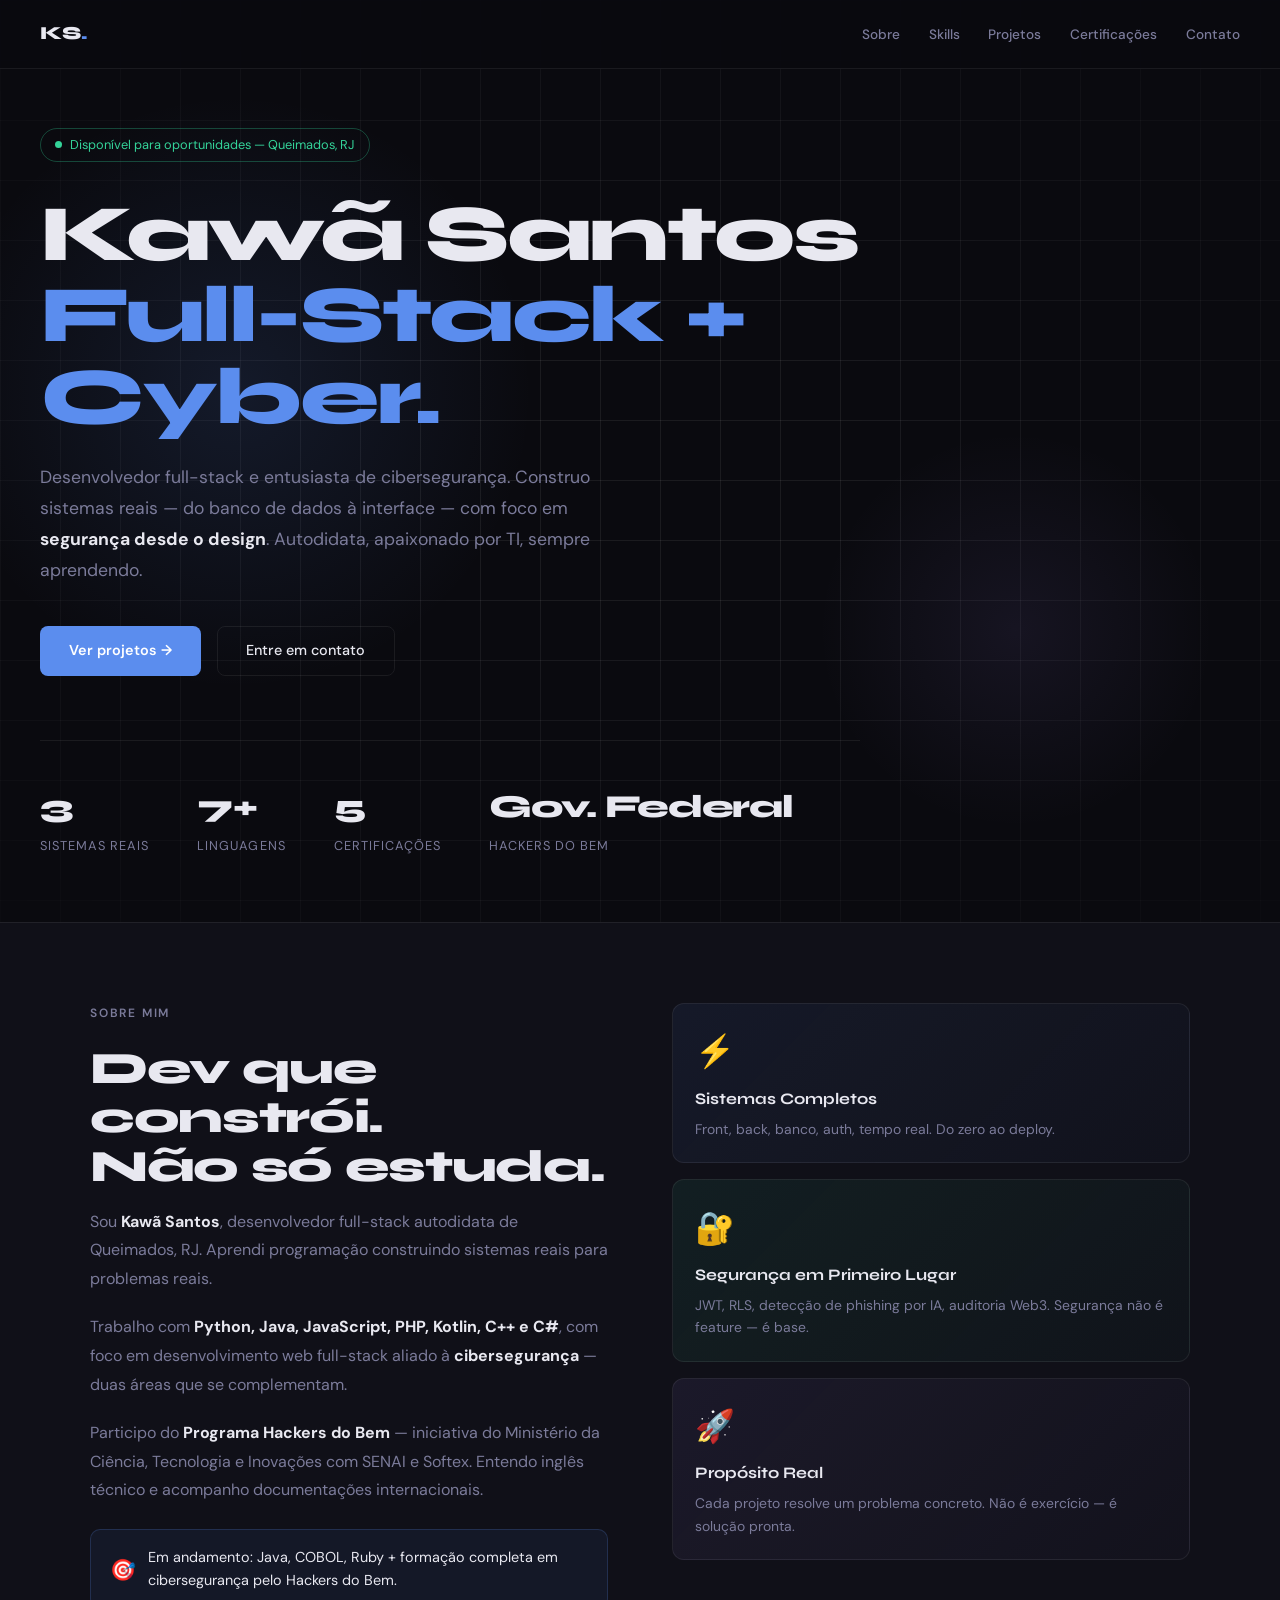
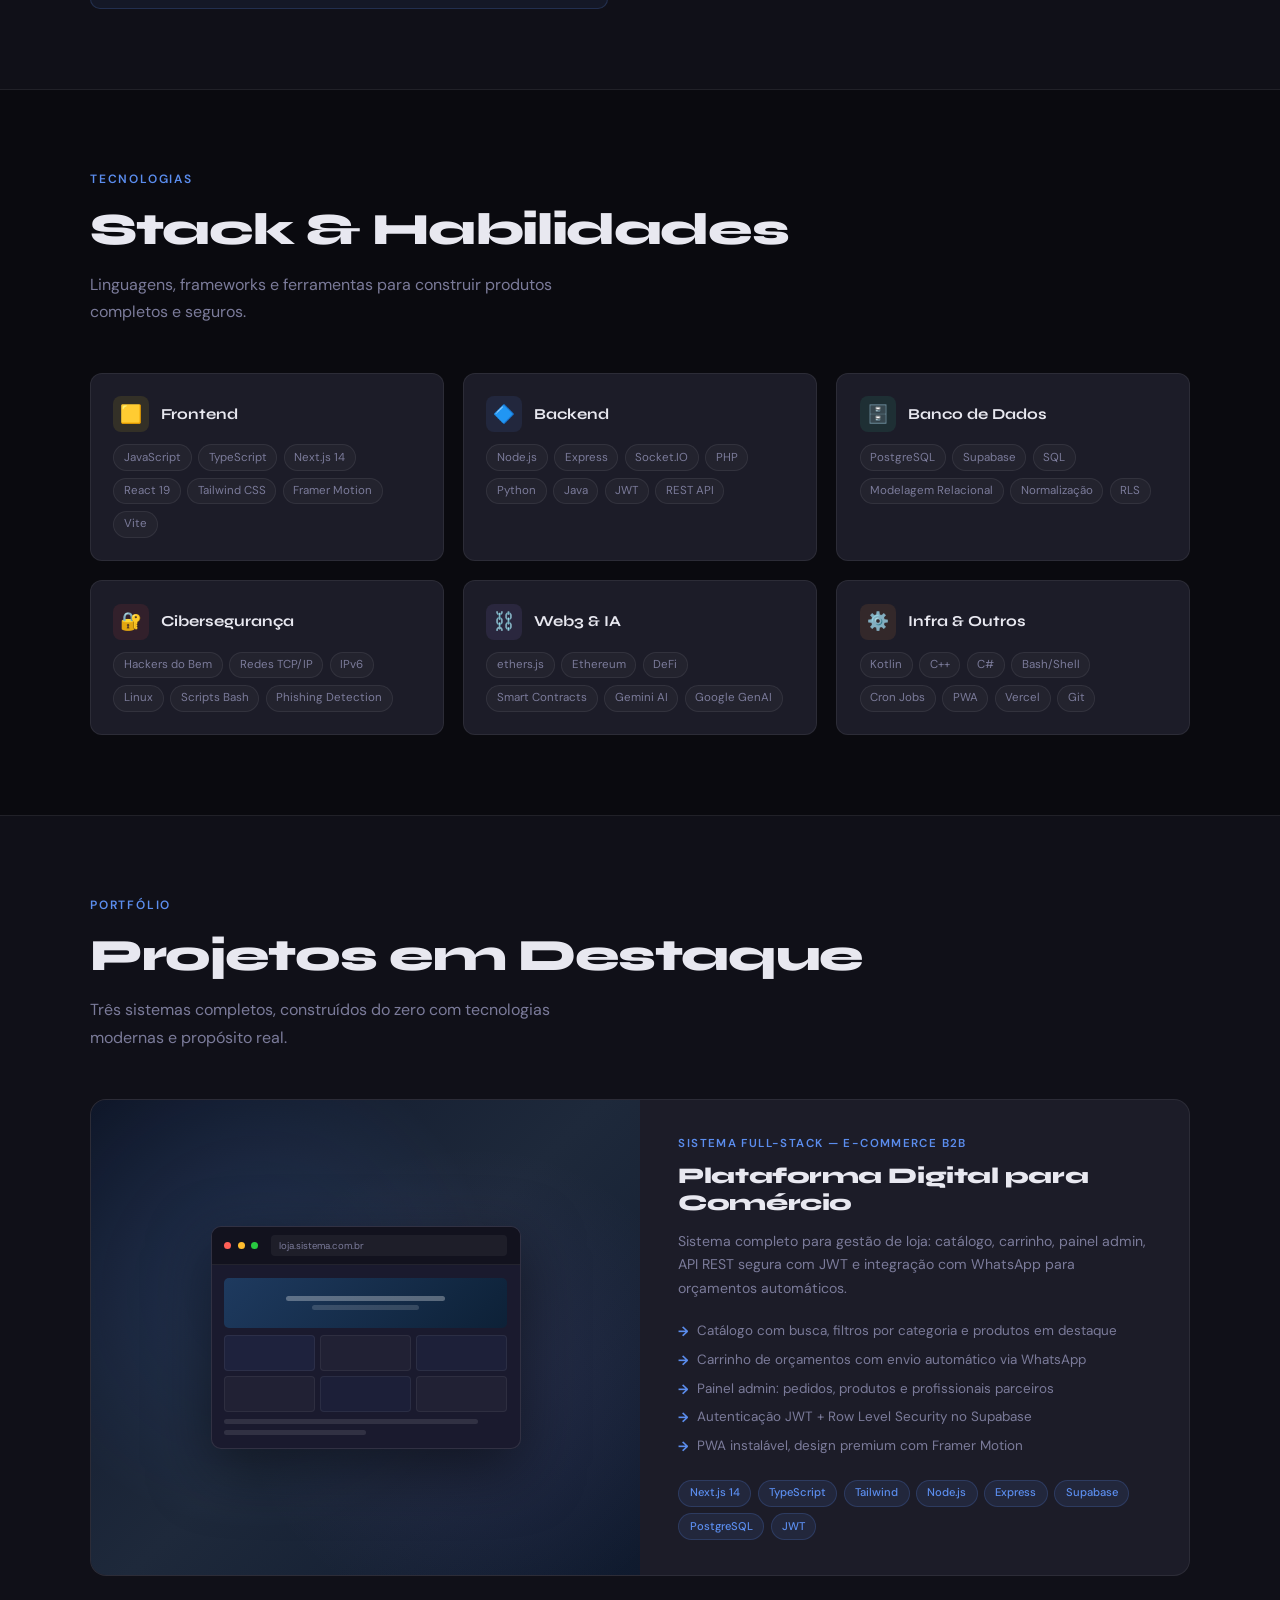
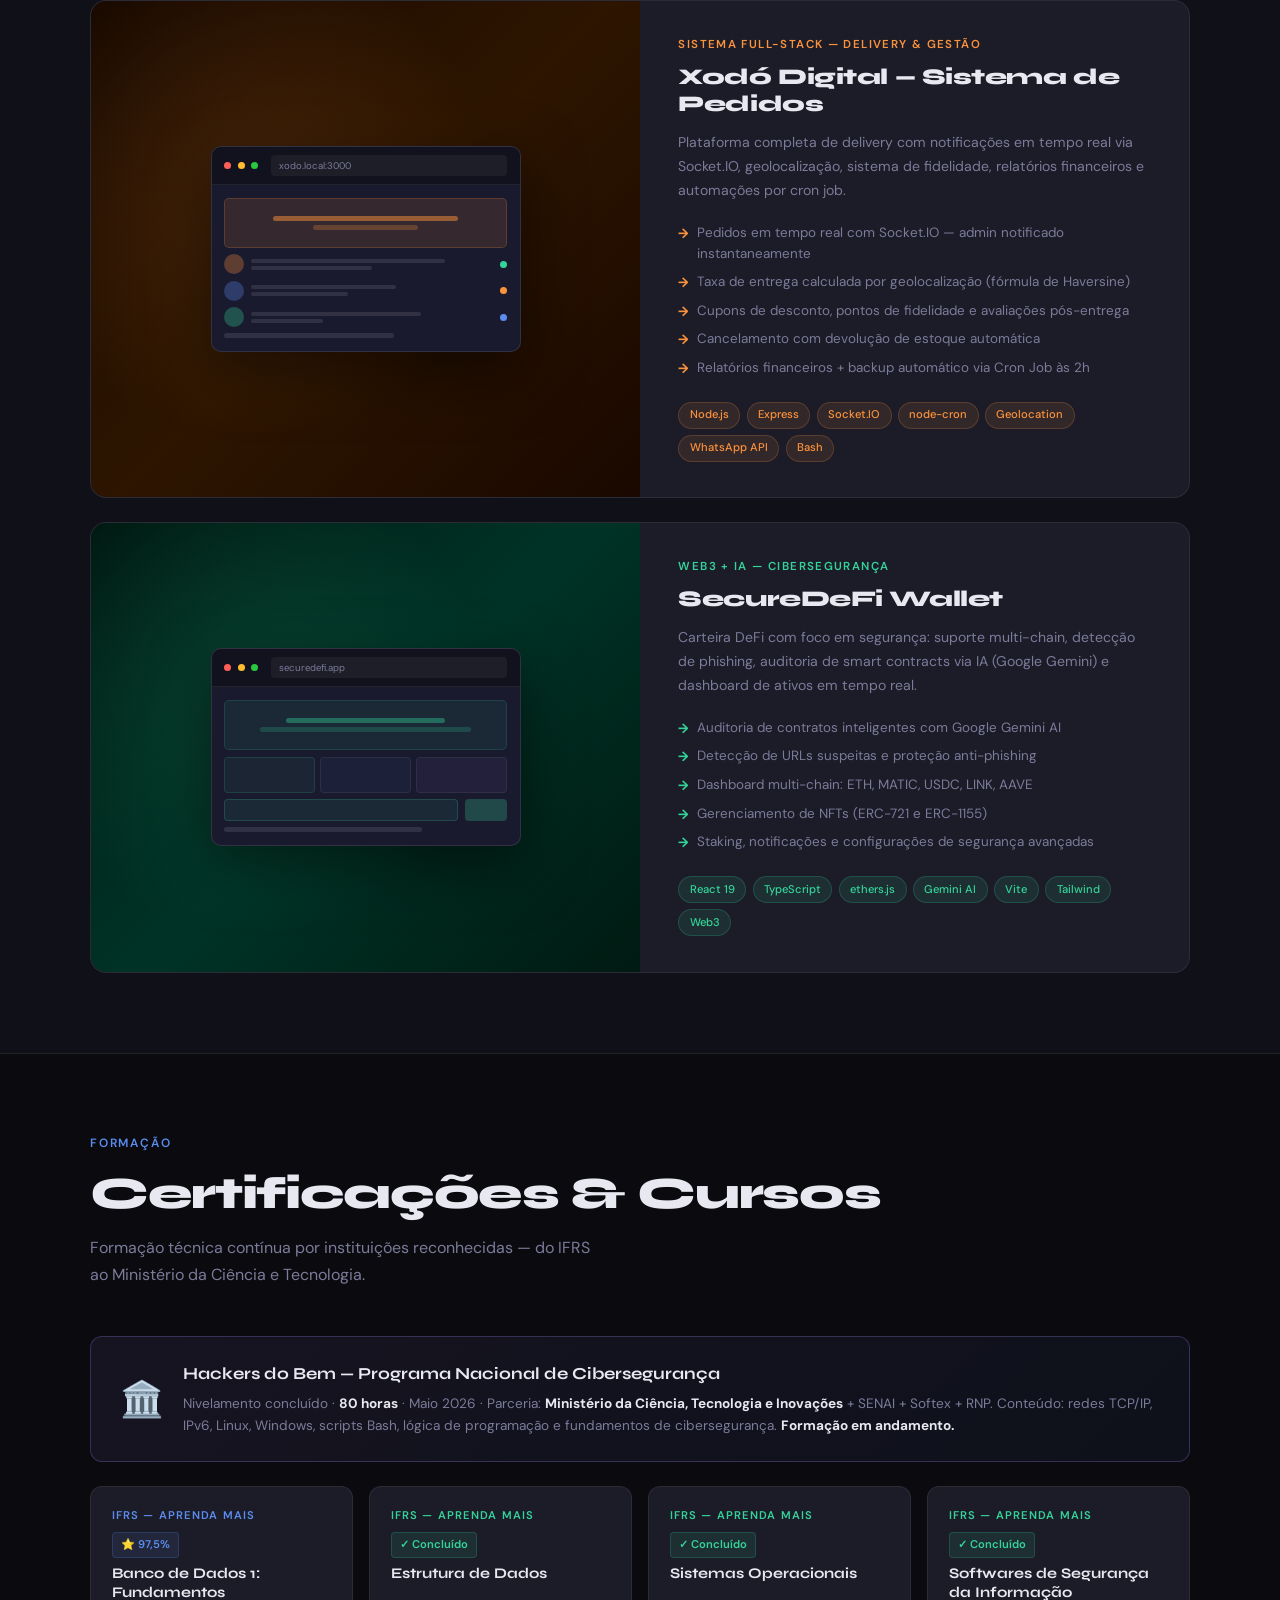
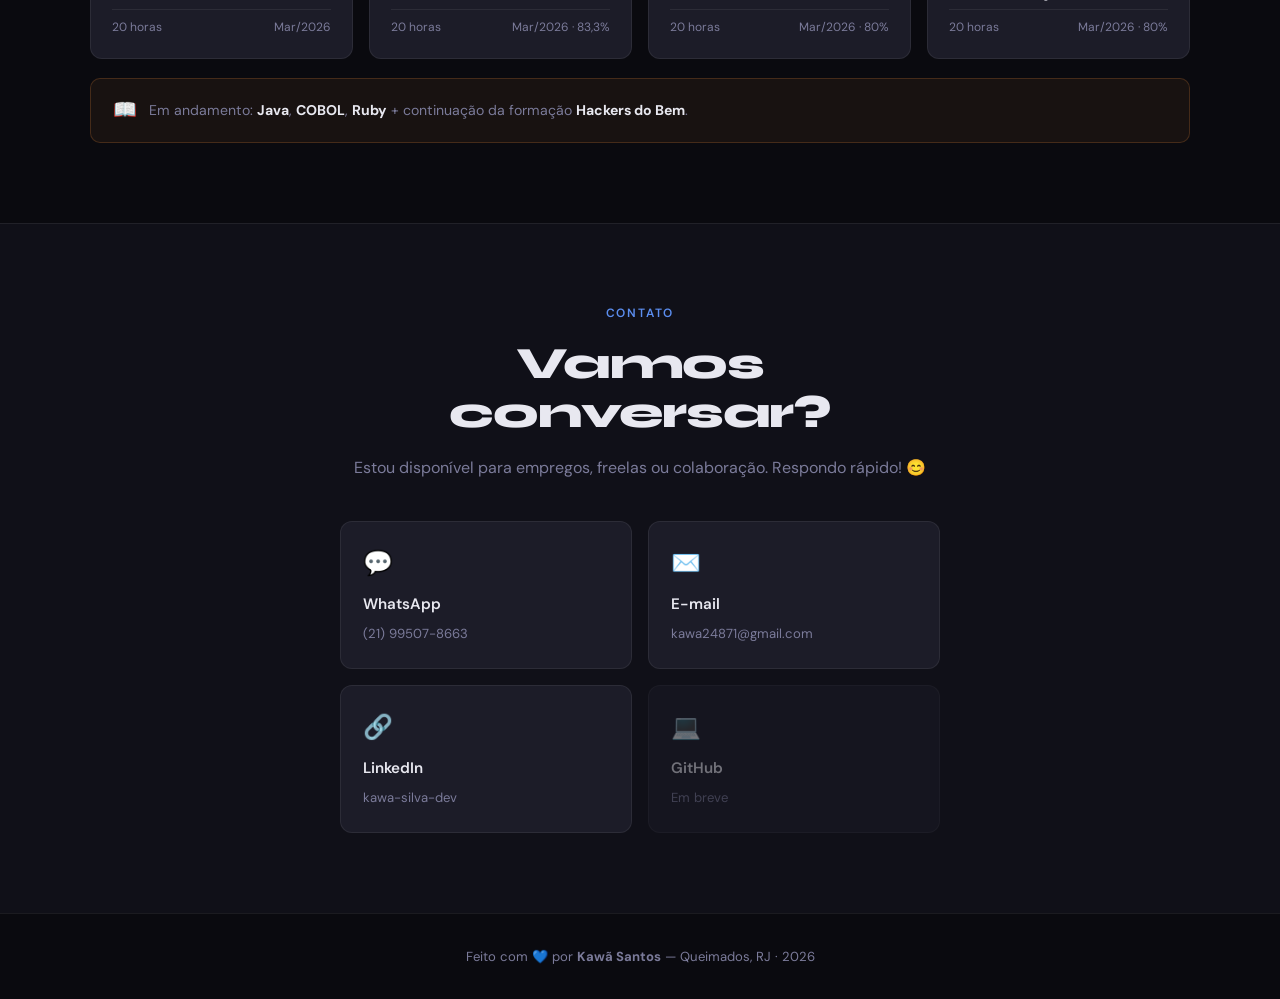
==== index.html @ 2f39ff64 "Add files via upload" ====
<!DOCTYPE html>
<html lang="pt-BR">
<head>
  <meta charset="UTF-8" />
  <meta name="viewport" content="width=device-width, initial-scale=1.0" />
  <title>Kawã Santos — Desenvolvedor Full-Stack & Cibersegurança</title>
  <link rel="preconnect" href="https://fonts.googleapis.com" />
  <link href="https://fonts.googleapis.com/css2?family=Syne:wght@400;600;700;800&family=DM+Sans:ital,opsz,wght@0,9..40,300;0,9..40,400;0,9..40,500;1,9..40,300&display=swap" rel="stylesheet" />
  <style>
    *, *::before, *::after { box-sizing: border-box; margin: 0; padding: 0; }
    :root {
      --bg:#0a0a0f; --bg2:#101018; --surface:#1c1c28;
      --border:rgba(255,255,255,0.07); --accent:#5b8dee; --accent2:#a78bfa;
      --green:#34d399; --orange:#fb923c; --text:#e8e8f0; --muted:#7b7b9a;
      --font-head:'Syne',sans-serif; --font-body:'DM Sans',sans-serif;
    }
    html { scroll-behavior:smooth; }
    body { background:var(--bg); color:var(--text); font-family:var(--font-body); font-size:16px; line-height:1.6; overflow-x:hidden; }

    /* NAV */
    nav { position:fixed; top:0; left:0; right:0; z-index:100; display:flex; align-items:center; justify-content:space-between; padding:1.2rem 2.5rem; background:rgba(10,10,15,0.88); backdrop-filter:blur(20px); border-bottom:1px solid var(--border); }
    .nav-logo { font-family:var(--font-head); font-weight:800; font-size:1.15rem; color:var(--text); text-decoration:none; }
    .nav-logo span { color:var(--accent); }
    .nav-links { display:flex; gap:1.8rem; list-style:none; }
    .nav-links a { color:var(--muted); text-decoration:none; font-size:0.85rem; font-weight:500; transition:color 0.2s; }
    .nav-links a:hover { color:var(--text); }

    /* HERO */
    #hero { position:relative; min-height:100vh; display:flex; align-items:center; padding:8rem 2.5rem 4rem; overflow:hidden; }
    .hero-grid { position:absolute; inset:0; background-image:linear-gradient(var(--border) 1px,transparent 1px),linear-gradient(90deg,var(--border) 1px,transparent 1px); background-size:60px 60px; mask-image:radial-gradient(ellipse 80% 80% at 50% 50%,black 20%,transparent 100%); }
    .glow1 { position:absolute; width:600px; height:600px; border-radius:50%; background:radial-gradient(circle,rgba(91,141,238,0.12) 0%,transparent 70%); top:10%; left:-5%; pointer-events:none; }
    .glow2 { position:absolute; width:400px; height:400px; border-radius:50%; background:radial-gradient(circle,rgba(167,139,250,0.08) 0%,transparent 70%); bottom:10%; right:5%; pointer-events:none; }
    .hero-content { position:relative; z-index:1; max-width:820px; }
    .badge { display:inline-flex; align-items:center; gap:0.5rem; padding:0.35rem 0.9rem; border:1px solid rgba(52,211,153,0.3); border-radius:100px; font-size:0.8rem; color:var(--green); margin-bottom:2rem; animation:fadeUp 0.6s ease both; }
    .badge::before { content:''; width:7px; height:7px; border-radius:50%; background:var(--green); animation:pulse 2s infinite; }
    @keyframes pulse { 0%,100%{opacity:1;transform:scale(1)} 50%{opacity:0.5;transform:scale(1.3)} }
    h1 { font-family:var(--font-head); font-size:clamp(2.8rem,7vw,5rem); font-weight:800; line-height:1.02; letter-spacing:-0.03em; margin-bottom:1.5rem; animation:fadeUp 0.6s ease 0.1s both; }
    h1 .acc { color:var(--accent); }
    .hero-desc { font-size:1.1rem; color:var(--muted); max-width:560px; line-height:1.75; margin-bottom:2.5rem; animation:fadeUp 0.6s ease 0.2s both; }
    .hero-desc strong { color:var(--text); }
    .hero-actions { display:flex; gap:1rem; flex-wrap:wrap; animation:fadeUp 0.6s ease 0.3s both; }
    .btn-p { display:inline-flex; align-items:center; gap:0.5rem; padding:0.8rem 1.8rem; background:var(--accent); color:#fff; border:none; border-radius:8px; font-family:var(--font-body); font-size:0.9rem; font-weight:600; text-decoration:none; transition:background 0.2s,transform 0.15s; }
    .btn-p:hover { background:#4a7de0; transform:translateY(-1px); }
    .btn-o { display:inline-flex; align-items:center; gap:0.5rem; padding:0.8rem 1.8rem; background:transparent; color:var(--text); border:1px solid var(--border); border-radius:8px; font-family:var(--font-body); font-size:0.9rem; font-weight:500; text-decoration:none; transition:border-color 0.2s,background 0.2s,transform 0.15s; }
    .btn-o:hover { border-color:rgba(255,255,255,0.2); background:rgba(255,255,255,0.04); transform:translateY(-1px); }
    .stats-strip { display:flex; gap:3rem; margin-top:4rem; padding-top:2.5rem; border-top:1px solid var(--border); animation:fadeUp 0.6s ease 0.4s both; flex-wrap:wrap; }
    .stat-item strong { display:block; font-family:var(--font-head); font-size:2rem; font-weight:800; letter-spacing:-0.04em; }
    .stat-item span { font-size:0.8rem; color:var(--muted); text-transform:uppercase; letter-spacing:0.08em; }

    /* SHARED */
    section { padding:5rem 2.5rem; position:relative; }
    .sec-label { font-size:0.75rem; font-weight:600; text-transform:uppercase; letter-spacing:0.15em; color:var(--accent); margin-bottom:1rem; }
    .sec-title { font-family:var(--font-head); font-size:clamp(1.8rem,4vw,2.8rem); font-weight:800; line-height:1.1; letter-spacing:-0.03em; margin-bottom:1rem; }
    .sec-desc { color:var(--muted); max-width:500px; line-height:1.7; margin-bottom:3rem; }
    .inner { max-width:1100px; margin:0 auto; }

    /* ABOUT */
    #sobre { background:var(--bg2); border-top:1px solid var(--border); border-bottom:1px solid var(--border); }
    .about-grid { display:grid; grid-template-columns:1fr 1fr; gap:4rem; align-items:start; }
    .about-text p { color:var(--muted); line-height:1.8; margin-bottom:1.2rem; }
    .about-text p strong { color:var(--text); }
    .highlight-box { display:flex; align-items:center; gap:0.75rem; padding:1rem 1.2rem; background:rgba(91,141,238,0.07); border:1px solid rgba(91,141,238,0.2); border-radius:10px; margin-top:1.5rem; font-size:0.9rem; color:var(--text); }

    /* SKILL CARDS */
    .s-card { background:var(--surface); border:1px solid var(--border); border-radius:12px; padding:1.4rem; transition:border-color 0.2s,transform 0.2s; }
    .s-card:hover { border-color:rgba(91,141,238,0.35); transform:translateY(-2px); }
    .s-head { display:flex; align-items:center; gap:0.75rem; margin-bottom:0.75rem; }
    .s-icon { width:36px; height:36px; border-radius:8px; display:flex; align-items:center; justify-content:center; font-size:1.1rem; }
    .s-name { font-family:var(--font-head); font-weight:700; font-size:0.95rem; }
    .tags { display:flex; flex-wrap:wrap; gap:0.4rem; }
    .tag { font-size:0.72rem; padding:0.2rem 0.6rem; border-radius:100px; border:1px solid var(--border); color:var(--muted); background:rgba(255,255,255,0.03); }
    .skills-grid { display:grid; grid-template-columns:repeat(auto-fill,minmax(280px,1fr)); gap:1.2rem; }

    /* PROJECTS */
    #projetos { background:var(--bg2); border-top:1px solid var(--border); border-bottom:1px solid var(--border); }
    .proj-list { display:flex; flex-direction:column; gap:1.5rem; }
    .proj-card { background:var(--surface); border:1px solid var(--border); border-radius:16px; overflow:hidden; transition:border-color 0.3s; }
    .proj-card:hover { border-color:rgba(91,141,238,0.28); }
    .proj-inner { display:grid; grid-template-columns:1fr 1fr; min-height:340px; }

    /* visuals */
    .pv { display:flex; align-items:center; justify-content:center; padding:2.5rem; position:relative; overflow:hidden; }
    .pv-blue  { background:linear-gradient(135deg,#0f172a,#1e293b,#0f1a2e); }
    .pv-blue::before  { content:''; position:absolute; inset:0; background:radial-gradient(circle at 30% 40%,rgba(91,141,238,0.15) 0%,transparent 50%),radial-gradient(circle at 70% 60%,rgba(167,139,250,0.1) 0%,transparent 50%); }
    .pv-orange { background:linear-gradient(135deg,#1a0a00,#2d1500,#1a0800); }
    .pv-orange::before { content:''; position:absolute; inset:0; background:radial-gradient(circle at 30% 40%,rgba(251,146,60,0.15) 0%,transparent 50%); }
    .pv-green  { background:linear-gradient(135deg,#001a12,#003326,#001a12); }
    .pv-green::before  { content:''; position:absolute; inset:0; background:radial-gradient(circle at 30% 40%,rgba(52,211,153,0.15) 0%,transparent 50%); }

    .browser { position:relative; z-index:1; width:100%; max-width:310px; background:#1a1a2e; border-radius:10px; border:1px solid rgba(255,255,255,0.1); overflow:hidden; box-shadow:0 20px 60px rgba(0,0,0,0.5); }
    .b-bar { background:#12121e; padding:0.5rem 0.8rem; display:flex; align-items:center; gap:0.4rem; border-bottom:1px solid rgba(255,255,255,0.07); }
    .dot { width:7px; height:7px; border-radius:50%; }
    .dr{background:#ff5f57} .dy{background:#febc2e} .dg{background:#28c840}
    .b-url { margin-left:0.4rem; flex:1; background:rgba(255,255,255,0.05); border-radius:4px; padding:0.18rem 0.5rem; font-size:0.6rem; color:var(--muted); }
    .b-body { padding:0.8rem; display:flex; flex-direction:column; gap:0.4rem; }
    .mbar { height:5px; border-radius:3px; background:rgba(255,255,255,0.1); }
    .w30{width:30%} .w40{width:40%} .w50{width:50%} .w60{width:60%} .w70{width:70%} .w80{width:80%} .w90{width:90%}
    .mgrid { display:grid; grid-template-columns:1fr 1fr 1fr; gap:0.35rem; }
    .mcell { border-radius:4px; height:36px; border:1px solid rgba(255,255,255,0.06); background:rgba(255,255,255,0.03); }
    .mstrip { border-radius:5px; height:50px; display:flex; flex-direction:column; align-items:center; justify-content:center; gap:4px; padding:0.5rem; }
    .mrow { display:flex; gap:0.4rem; align-items:center; }
    .mavatar { width:20px; height:20px; border-radius:50%; flex-shrink:0; }
    .mlines { flex:1; display:flex; flex-direction:column; gap:3px; }
    .mdot { width:7px; height:7px; border-radius:50%; flex-shrink:0; }

    /* project info */
    .proj-info { padding:2.2rem 2.4rem; display:flex; flex-direction:column; justify-content:center; }
    .proj-type { font-size:0.72rem; text-transform:uppercase; letter-spacing:0.12em; font-weight:600; margin-bottom:0.6rem; }
    .pt-b{color:var(--accent)} .pt-o{color:var(--orange)} .pt-g{color:var(--green)}
    .proj-title { font-family:var(--font-head); font-size:1.4rem; font-weight:800; letter-spacing:-0.02em; margin-bottom:0.8rem; line-height:1.2; }
    .proj-desc { color:var(--muted); font-size:0.88rem; line-height:1.7; margin-bottom:1.2rem; }
    .feat-list { list-style:none; display:flex; flex-direction:column; gap:0.38rem; margin-bottom:1.4rem; }
    .feat-list li { display:flex; align-items:flex-start; gap:0.55rem; font-size:0.84rem; color:var(--muted); }
    .feat-list li::before { content:'→'; font-weight:700; flex-shrink:0; margin-top:1px; }
    .fl-b li::before{color:var(--accent)} .fl-o li::before{color:var(--orange)} .fl-g li::before{color:var(--green)}
    .t-stack { display:flex; flex-wrap:wrap; gap:0.4rem; }
    .tt { font-size:0.7rem; padding:0.22rem 0.65rem; border-radius:100px; font-weight:500; }
    .tt-b { background:rgba(91,141,238,0.1); border:1px solid rgba(91,141,238,0.2); color:var(--accent); }
    .tt-o { background:rgba(251,146,60,0.1); border:1px solid rgba(251,146,60,0.2); color:var(--orange); }
    .tt-g { background:rgba(52,211,153,0.1); border:1px solid rgba(52,211,153,0.2); color:var(--green); }

    /* CERTS */
    .certs-grid { display:grid; grid-template-columns:repeat(auto-fill,minmax(250px,1fr)); gap:1rem; }
    .cert-card { background:var(--surface); border:1px solid var(--border); border-radius:12px; padding:1.3rem; display:flex; flex-direction:column; gap:0.4rem; transition:border-color 0.2s,transform 0.2s; }
    .cert-card:hover { transform:translateY(-2px); }
    .cert-card.cg:hover{border-color:rgba(52,211,153,0.3)} .cert-card.cb:hover{border-color:rgba(91,141,238,0.3)}
    .c-inst { font-size:0.7rem; text-transform:uppercase; letter-spacing:0.1em; font-weight:600; }
    .ci-g{color:var(--green)} .ci-b{color:var(--accent)}
    .c-badge { display:inline-flex; align-items:center; font-size:0.7rem; font-weight:600; padding:0.2rem 0.5rem; border-radius:4px; width:fit-content; }
    .cb-g { background:rgba(52,211,153,0.1); color:var(--green); border:1px solid rgba(52,211,153,0.2); }
    .cb-b { background:rgba(91,141,238,0.1); color:var(--accent); border:1px solid rgba(91,141,238,0.2); }
    .c-name { font-family:var(--font-head); font-weight:700; font-size:0.92rem; line-height:1.3; }
    .c-meta { display:flex; justify-content:space-between; font-size:0.75rem; color:var(--muted); margin-top:auto; padding-top:0.5rem; border-top:1px solid var(--border); }

    .cert-featured { padding:1.5rem 1.8rem; border-radius:12px; display:flex; align-items:center; gap:1.2rem; background:linear-gradient(135deg,rgba(167,139,250,0.08),rgba(91,141,238,0.05)); border:1px solid rgba(167,139,250,0.25); margin-bottom:1.5rem; }
    .cf-icon { font-size:2.2rem; flex-shrink:0; }
    .cf-title { font-family:var(--font-head); font-weight:700; font-size:1.05rem; margin-bottom:0.3rem; }
    .cf-desc { font-size:0.85rem; color:var(--muted); line-height:1.6; }
    .cf-desc strong { color:var(--text); }

    /* CONTACT */
    #contato { background:var(--bg2); border-top:1px solid var(--border); }
    .contact-wrap { max-width:600px; margin:0 auto; text-align:center; }
    .contact-grid { display:grid; grid-template-columns:1fr 1fr; gap:1rem; margin-top:2.5rem; }
    .c-card { background:var(--surface); border:1px solid var(--border); border-radius:12px; padding:1.4rem; text-align:left; text-decoration:none; color:var(--text); transition:border-color 0.2s,transform 0.15s; display:block; }
    .c-card:hover { border-color:rgba(91,141,238,0.35); transform:translateY(-2px); }
    .c-card .ic { font-size:1.5rem; margin-bottom:0.6rem; display:block; }
    .c-card strong { display:block; font-size:0.95rem; font-weight:600; margin-bottom:0.2rem; }
    .c-card span { font-size:0.82rem; color:var(--muted); }

    footer { text-align:center; padding:2rem; border-top:1px solid var(--border); color:var(--muted); font-size:0.82rem; }

    @keyframes fadeUp { from{opacity:0;transform:translateY(24px)} to{opacity:1;transform:translateY(0)} }
    .reveal { opacity:0; transform:translateY(28px); transition:opacity 0.65s ease,transform 0.65s ease; }
    .reveal.visible { opacity:1; transform:translateY(0); }

    @media(max-width:768px){
      nav{padding:1rem 1.5rem} .nav-links{display:none}
      section{padding:4rem 1.5rem}
      .about-grid{grid-template-columns:1fr;gap:2rem}
      .proj-inner{grid-template-columns:1fr} .pv{display:none}
      .contact-grid{grid-template-columns:1fr}
      .stats-strip{gap:2rem}
      .cert-featured{flex-direction:column;text-align:center}
    }
  </style>
</head>
<body>

<nav>
  <a href="#" class="nav-logo">KS<span>.</span></a>
  <ul class="nav-links">
    <li><a href="#sobre">Sobre</a></li>
    <li><a href="#skills">Skills</a></li>
    <li><a href="#projetos">Projetos</a></li>
    <li><a href="#certificacoes">Certificações</a></li>
    <li><a href="#contato">Contato</a></li>
  </ul>
</nav>

<!-- HERO -->
<section id="hero">
  <div class="hero-grid"></div>
  <div class="glow1"></div>
  <div class="glow2"></div>
  <div class="hero-content">
    <div class="badge">Disponível para oportunidades — Queimados, RJ</div>
    <h1>Kawã Santos<br /><span class="acc">Full-Stack + Cyber.</span></h1>
    <p class="hero-desc">
      Desenvolvedor full-stack e entusiasta de cibersegurança. Construo sistemas reais —
      do banco de dados à interface — com foco em <strong>segurança desde o design</strong>.
      Autodidata, apaixonado por TI, sempre aprendendo.
    </p>
    <div class="hero-actions">
      <a href="#projetos" class="btn-p">Ver projetos →</a>
      <a href="#contato" class="btn-o">Entre em contato</a>
    </div>
    <div class="stats-strip">
      <div class="stat-item"><strong>3</strong><span>Sistemas reais</span></div>
      <div class="stat-item"><strong>7+</strong><span>Linguagens</span></div>
      <div class="stat-item"><strong>5</strong><span>Certificações</span></div>
      <div class="stat-item"><strong>Gov. Federal</strong><span>Hackers do Bem</span></div>
    </div>
  </div>
</section>

<!-- SOBRE -->
<section id="sobre">
  <div class="inner">
    <div class="about-grid">
      <div class="about-text reveal">
        <p class="sec-label">Sobre mim</p>
        <h2 class="sec-title">Dev que constrói.<br />Não só estuda.</h2>
        <p>Sou <strong>Kawã Santos</strong>, desenvolvedor full-stack autodidata de Queimados, RJ. Aprendi programação construindo sistemas reais para problemas reais.</p>
        <p>Trabalho com <strong>Python, Java, JavaScript, PHP, Kotlin, C++ e C#</strong>, com foco em desenvolvimento web full-stack aliado à <strong>cibersegurança</strong> — duas áreas que se complementam.</p>
        <p>Participo do <strong>Programa Hackers do Bem</strong> — iniciativa do Ministério da Ciência, Tecnologia e Inovações com SENAI e Softex. Entendo inglês técnico e acompanho documentações internacionais.</p>
        <div class="highlight-box">
          <span style="font-size:1.3rem">🎯</span>
          <span>Em andamento: Java, COBOL, Ruby + formação completa em cibersegurança pelo Hackers do Bem.</span>
        </div>
      </div>
      <div class="reveal" style="display:flex;flex-direction:column;gap:1rem">
        <div class="s-card" style="background:linear-gradient(135deg,rgba(91,141,238,0.08),rgba(91,141,238,0.02))">
          <div style="font-size:2rem;margin-bottom:0.5rem">⚡</div>
          <div style="font-family:var(--font-head);font-weight:700;margin-bottom:0.4rem">Sistemas Completos</div>
          <div style="font-size:0.87rem;color:var(--muted)">Front, back, banco, auth, tempo real. Do zero ao deploy.</div>
        </div>
        <div class="s-card" style="background:linear-gradient(135deg,rgba(52,211,153,0.08),rgba(52,211,153,0.02))">
          <div style="font-size:2rem;margin-bottom:0.5rem">🔐</div>
          <div style="font-family:var(--font-head);font-weight:700;margin-bottom:0.4rem">Segurança em Primeiro Lugar</div>
          <div style="font-size:0.87rem;color:var(--muted)">JWT, RLS, detecção de phishing por IA, auditoria Web3. Segurança não é feature — é base.</div>
        </div>
        <div class="s-card" style="background:linear-gradient(135deg,rgba(167,139,250,0.08),rgba(167,139,250,0.02))">
          <div style="font-size:2rem;margin-bottom:0.5rem">🚀</div>
          <div style="font-family:var(--font-head);font-weight:700;margin-bottom:0.4rem">Propósito Real</div>
          <div style="font-size:0.87rem;color:var(--muted)">Cada projeto resolve um problema concreto. Não é exercício — é solução pronta.</div>
        </div>
      </div>
    </div>
  </div>
</section>

<!-- SKILLS -->
<section id="skills">
  <div class="inner">
    <p class="sec-label reveal">Tecnologias</p>
    <h2 class="sec-title reveal">Stack & Habilidades</h2>
    <p class="sec-desc reveal">Linguagens, frameworks e ferramentas para construir produtos completos e seguros.</p>
    <div class="skills-grid">
      <div class="s-card reveal"><div class="s-head"><div class="s-icon" style="background:rgba(247,223,30,0.1)">🟨</div><span class="s-name">Frontend</span></div><div class="tags"><span class="tag">JavaScript</span><span class="tag">TypeScript</span><span class="tag">Next.js 14</span><span class="tag">React 19</span><span class="tag">Tailwind CSS</span><span class="tag">Framer Motion</span><span class="tag">Vite</span></div></div>
      <div class="s-card reveal"><div class="s-head"><div class="s-icon" style="background:rgba(91,141,238,0.1)">🔷</div><span class="s-name">Backend</span></div><div class="tags"><span class="tag">Node.js</span><span class="tag">Express</span><span class="tag">Socket.IO</span><span class="tag">PHP</span><span class="tag">Python</span><span class="tag">Java</span><span class="tag">JWT</span><span class="tag">REST API</span></div></div>
      <div class="s-card reveal"><div class="s-head"><div class="s-icon" style="background:rgba(52,211,153,0.1)">🗄️</div><span class="s-name">Banco de Dados</span></div><div class="tags"><span class="tag">PostgreSQL</span><span class="tag">Supabase</span><span class="tag">SQL</span><span class="tag">Modelagem Relacional</span><span class="tag">Normalização</span><span class="tag">RLS</span></div></div>
      <div class="s-card reveal"><div class="s-head"><div class="s-icon" style="background:rgba(239,68,68,0.1)">🔐</div><span class="s-name">Cibersegurança</span></div><div class="tags"><span class="tag">Hackers do Bem</span><span class="tag">Redes TCP/IP</span><span class="tag">IPv6</span><span class="tag">Linux</span><span class="tag">Scripts Bash</span><span class="tag">Phishing Detection</span></div></div>
      <div class="s-card reveal"><div class="s-head"><div class="s-icon" style="background:rgba(167,139,250,0.1)">⛓️</div><span class="s-name">Web3 & IA</span></div><div class="tags"><span class="tag">ethers.js</span><span class="tag">Ethereum</span><span class="tag">DeFi</span><span class="tag">Smart Contracts</span><span class="tag">Gemini AI</span><span class="tag">Google GenAI</span></div></div>
      <div class="s-card reveal"><div class="s-head"><div class="s-icon" style="background:rgba(251,146,60,0.1)">⚙️</div><span class="s-name">Infra & Outros</span></div><div class="tags"><span class="tag">Kotlin</span><span class="tag">C++</span><span class="tag">C#</span><span class="tag">Bash/Shell</span><span class="tag">Cron Jobs</span><span class="tag">PWA</span><span class="tag">Vercel</span><span class="tag">Git</span></div></div>
    </div>
  </div>
</section>

<!-- PROJETOS -->
<section id="projetos">
  <div class="inner">
    <p class="sec-label reveal">Portfólio</p>
    <h2 class="sec-title reveal">Projetos em Destaque</h2>
    <p class="sec-desc reveal">Três sistemas completos, construídos do zero com tecnologias modernas e propósito real.</p>
    <div class="proj-list">

      <!-- PROJETO 1 -->
      <div class="proj-card reveal">
        <div class="proj-inner">
          <div class="pv pv-blue">
            <div class="browser">
              <div class="b-bar"><div class="dot dr"></div><div class="dot dy"></div><div class="dot dg"></div><div class="b-url">loja.sistema.com.br</div></div>
              <div class="b-body">
                <div class="mstrip" style="background:linear-gradient(135deg,#1e3a5f,#0d2137)"><div class="mbar w60" style="background:rgba(255,255,255,0.3)"></div><div class="mbar w40" style="background:rgba(255,255,255,0.15)"></div></div>
                <div class="mgrid"><div class="mcell" style="background:rgba(91,141,238,0.08)"></div><div class="mcell"></div><div class="mcell" style="background:rgba(91,141,238,0.06)"></div><div class="mcell"></div><div class="mcell" style="background:rgba(91,141,238,0.05)"></div><div class="mcell"></div></div>
                <div class="mbar w90"></div><div class="mbar w50"></div>
              </div>
            </div>
          </div>
          <div class="proj-info">
            <p class="proj-type pt-b">Sistema Full-Stack — E-commerce B2B</p>
            <h3 class="proj-title">Plataforma Digital para Comércio</h3>
            <p class="proj-desc">Sistema completo para gestão de loja: catálogo, carrinho, painel admin, API REST segura com JWT e integração com WhatsApp para orçamentos automáticos.</p>
            <ul class="feat-list fl-b">
              <li>Catálogo com busca, filtros por categoria e produtos em destaque</li>
              <li>Carrinho de orçamentos com envio automático via WhatsApp</li>
              <li>Painel admin: pedidos, produtos e profissionais parceiros</li>
              <li>Autenticação JWT + Row Level Security no Supabase</li>
              <li>PWA instalável, design premium com Framer Motion</li>
            </ul>
            <div class="t-stack"><span class="tt tt-b">Next.js 14</span><span class="tt tt-b">TypeScript</span><span class="tt tt-b">Tailwind</span><span class="tt tt-b">Node.js</span><span class="tt tt-b">Express</span><span class="tt tt-b">Supabase</span><span class="tt tt-b">PostgreSQL</span><span class="tt tt-b">JWT</span></div>
          </div>
        </div>
      </div>

      <!-- PROJETO 2: XODÓ -->
      <div class="proj-card reveal">
        <div class="proj-inner">
          <div class="pv pv-orange">
            <div class="browser">
              <div class="b-bar"><div class="dot dr"></div><div class="dot dy"></div><div class="dot dg"></div><div class="b-url">xodo.local:3000</div></div>
              <div class="b-body">
                <div class="mstrip" style="background:rgba(251,146,60,0.12);border:1px solid rgba(251,146,60,0.2)"><div class="mbar w70" style="background:rgba(251,146,60,0.5)"></div><div class="mbar w40" style="background:rgba(251,146,60,0.25)"></div></div>
                <div class="mrow"><div class="mavatar" style="background:rgba(251,146,60,0.3)"></div><div class="mlines"><div class="mbar w80" style="height:4px"></div><div class="mbar w50" style="height:4px"></div></div><div class="mdot" style="background:var(--green)"></div></div>
                <div class="mrow"><div class="mavatar" style="background:rgba(91,141,238,0.3)"></div><div class="mlines"><div class="mbar w60" style="height:4px"></div><div class="mbar w40" style="height:4px"></div></div><div class="mdot" style="background:var(--orange)"></div></div>
                <div class="mrow"><div class="mavatar" style="background:rgba(52,211,153,0.3)"></div><div class="mlines"><div class="mbar w70" style="height:4px"></div><div class="mbar w30" style="height:4px"></div></div><div class="mdot" style="background:var(--accent)"></div></div>
                <div class="mbar w60"></div>
              </div>
            </div>
          </div>
          <div class="proj-info">
            <p class="proj-type pt-o">Sistema Full-Stack — Delivery & Gestão</p>
            <h3 class="proj-title">Xodó Digital — Sistema de Pedidos</h3>
            <p class="proj-desc">Plataforma completa de delivery com notificações em tempo real via Socket.IO, geolocalização, sistema de fidelidade, relatórios financeiros e automações por cron job.</p>
            <ul class="feat-list fl-o">
              <li>Pedidos em tempo real com Socket.IO — admin notificado instantaneamente</li>
              <li>Taxa de entrega calculada por geolocalização (fórmula de Haversine)</li>
              <li>Cupons de desconto, pontos de fidelidade e avaliações pós-entrega</li>
              <li>Cancelamento com devolução de estoque automática</li>
              <li>Relatórios financeiros + backup automático via Cron Job às 2h</li>
            </ul>
            <div class="t-stack"><span class="tt tt-o">Node.js</span><span class="tt tt-o">Express</span><span class="tt tt-o">Socket.IO</span><span class="tt tt-o">node-cron</span><span class="tt tt-o">Geolocation</span><span class="tt tt-o">WhatsApp API</span><span class="tt tt-o">Bash</span></div>
          </div>
        </div>
      </div>

      <!-- PROJETO 3: SECUREDEFI -->
      <div class="proj-card reveal">
        <div class="proj-inner">
          <div class="pv pv-green">
            <div class="browser">
              <div class="b-bar"><div class="dot dr"></div><div class="dot dy"></div><div class="dot dg"></div><div class="b-url">securedefi.app</div></div>
              <div class="b-body">
                <div class="mstrip" style="background:rgba(52,211,153,0.08);border:1px solid rgba(52,211,153,0.15)"><div class="mbar w60" style="background:rgba(52,211,153,0.4)"></div><div class="mbar w80" style="background:rgba(52,211,153,0.2)"></div></div>
                <div class="mgrid"><div class="mcell" style="background:rgba(52,211,153,0.06);border-color:rgba(52,211,153,0.15)"></div><div class="mcell" style="background:rgba(91,141,238,0.06)"></div><div class="mcell" style="background:rgba(167,139,250,0.06)"></div></div>
                <div style="display:flex;gap:0.4rem"><div style="flex:1;height:22px;background:rgba(52,211,153,0.08);border-radius:4px;border:1px solid rgba(52,211,153,0.2)"></div><div style="width:42px;height:22px;background:rgba(52,211,153,0.25);border-radius:4px"></div></div>
                <div class="mbar w70"></div>
              </div>
            </div>
          </div>
          <div class="proj-info">
            <p class="proj-type pt-g">Web3 + IA — Cibersegurança</p>
            <h3 class="proj-title">SecureDeFi Wallet</h3>
            <p class="proj-desc">Carteira DeFi com foco em segurança: suporte multi-chain, detecção de phishing, auditoria de smart contracts via IA (Google Gemini) e dashboard de ativos em tempo real.</p>
            <ul class="feat-list fl-g">
              <li>Auditoria de contratos inteligentes com Google Gemini AI</li>
              <li>Detecção de URLs suspeitas e proteção anti-phishing</li>
              <li>Dashboard multi-chain: ETH, MATIC, USDC, LINK, AAVE</li>
              <li>Gerenciamento de NFTs (ERC-721 e ERC-1155)</li>
              <li>Staking, notificações e configurações de segurança avançadas</li>
            </ul>
            <div class="t-stack"><span class="tt tt-g">React 19</span><span class="tt tt-g">TypeScript</span><span class="tt tt-g">ethers.js</span><span class="tt tt-g">Gemini AI</span><span class="tt tt-g">Vite</span><span class="tt tt-g">Tailwind</span><span class="tt tt-g">Web3</span></div>
          </div>
        </div>
      </div>

    </div><!-- /proj-list -->
  </div>
</section>

<!-- CERTIFICAÇÕES -->
<section id="certificacoes">
  <div class="inner">
    <p class="sec-label reveal">Formação</p>
    <h2 class="sec-title reveal">Certificações & Cursos</h2>
    <p class="sec-desc reveal">Formação técnica contínua por instituições reconhecidas — do IFRS ao Ministério da Ciência e Tecnologia.</p>

    <div class="cert-featured reveal">
      <div class="cf-icon">🏛️</div>
      <div>
        <div class="cf-title">Hackers do Bem — Programa Nacional de Cibersegurança</div>
        <div class="cf-desc">Nivelamento concluído · <strong>80 horas</strong> · Maio 2026 · Parceria: <strong>Ministério da Ciência, Tecnologia e Inovações</strong> + SENAI + Softex + RNP. Conteúdo: redes TCP/IP, IPv6, Linux, Windows, scripts Bash, lógica de programação e fundamentos de cibersegurança. <strong>Formação em andamento.</strong></div>
      </div>
    </div>

    <div class="certs-grid">
      <div class="cert-card cb reveal"><span class="c-inst ci-b">IFRS — Aprenda Mais</span><span class="c-badge cb-b">⭐ 97,5%</span><span class="c-name">Banco de Dados 1: Fundamentos</span><div class="c-meta"><span>20 horas</span><span>Mar/2026</span></div></div>
      <div class="cert-card cg reveal"><span class="c-inst ci-g">IFRS — Aprenda Mais</span><span class="c-badge cb-g">✓ Concluído</span><span class="c-name">Estrutura de Dados</span><div class="c-meta"><span>20 horas</span><span>Mar/2026 · 83,3%</span></div></div>
      <div class="cert-card cg reveal"><span class="c-inst ci-g">IFRS — Aprenda Mais</span><span class="c-badge cb-g">✓ Concluído</span><span class="c-name">Sistemas Operacionais</span><div class="c-meta"><span>20 horas</span><span>Mar/2026 · 80%</span></div></div>
      <div class="cert-card cg reveal"><span class="c-inst ci-g">IFRS — Aprenda Mais</span><span class="c-badge cb-g">✓ Concluído</span><span class="c-name">Softwares de Segurança da Informação</span><div class="c-meta"><span>20 horas</span><span>Mar/2026 · 80%</span></div></div>
    </div>

    <div style="margin-top:1.2rem;padding:1rem 1.4rem;background:rgba(251,146,60,0.06);border:1px solid rgba(251,146,60,0.2);border-radius:10px;display:flex;align-items:center;gap:0.75rem" class="reveal">
      <span style="font-size:1.2rem">📖</span>
      <span style="font-size:0.88rem;color:var(--muted)">Em andamento: <strong style="color:var(--text)">Java</strong>, <strong style="color:var(--text)">COBOL</strong>, <strong style="color:var(--text)">Ruby</strong> + continuação da formação <strong style="color:var(--text)">Hackers do Bem</strong>.</span>
    </div>
  </div>
</section>

<!-- CONTATO -->
<section id="contato">
  <div class="contact-wrap reveal">
    <p class="sec-label">Contato</p>
    <h2 class="sec-title">Vamos conversar?</h2>
    <p style="color:var(--muted);line-height:1.7;margin-top:0.8rem">Estou disponível para empregos, freelas ou colaboração. Respondo rápido! 😊</p>
    <div class="contact-grid">
      <a href="https://wa.me/5521995078663" target="_blank" class="c-card"><span class="ic">💬</span><strong>WhatsApp</strong><span>(21) 99507-8663</span></a>
      <a href="mailto:kawa24871@gmail.com" class="c-card"><span class="ic">✉️</span><strong>E-mail</strong><span>kawa24871@gmail.com</span></a>
      <a href="https://linkedin.com/in/kawa-silva-dev" target="_blank" class="c-card"><span class="ic">🔗</span><strong>LinkedIn</strong><span>kawa-silva-dev</span></a>
      <a href="#" class="c-card" style="cursor:default;opacity:0.45"><span class="ic">💻</span><strong>GitHub</strong><span>Em breve</span></a>
    </div>
  </div>
</section>

<footer><p>Feito com 💙 por <strong>Kawã Santos</strong> — Queimados, RJ · 2026</p></footer>

<script>
  const obs = new IntersectionObserver(entries => {
    entries.forEach(e => { if(e.isIntersecting){ e.target.classList.add('visible'); obs.unobserve(e.target); } });
  }, { threshold:0.08, rootMargin:'0px 0px -30px 0px' });
  document.querySelectorAll('.reveal').forEach(el => obs.observe(el));
</script>
</body>
</html>
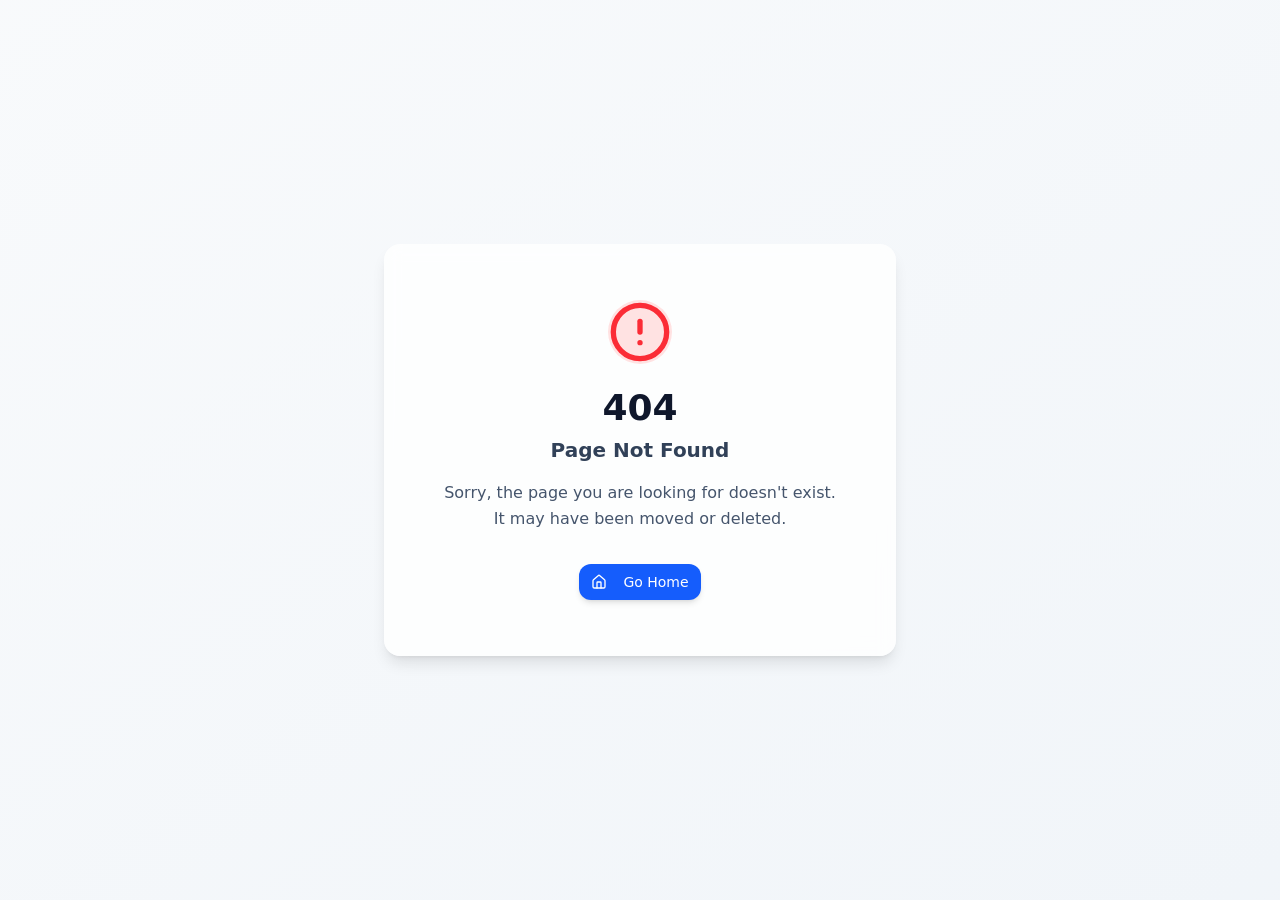
==== commit 485812bc: "Deploy portfólio profissional - Kawã Silva Full-Stack Dev & Cybersecurity" ====
--- a/index.html
+++ b/index.html
@@ -1,415 +1,86 @@
-<!DOCTYPE html>
-<html lang="pt-BR">
-<head>
-  <meta charset="UTF-8" />
-  <meta name="viewport" content="width=device-width, initial-scale=1.0" />
-  <title>Kawã Santos — Desenvolvedor Full-Stack & Cibersegurança</title>
-  <link rel="preconnect" href="https://fonts.googleapis.com" />
-  <link href="https://fonts.googleapis.com/css2?family=Syne:wght@400;600;700;800&family=DM+Sans:ital,opsz,wght@0,9..40,300;0,9..40,400;0,9..40,500;1,9..40,300&display=swap" rel="stylesheet" />
-  <style>
-    *, *::before, *::after { box-sizing: border-box; margin: 0; padding: 0; }
-    :root {
-      --bg:#0a0a0f; --bg2:#101018; --surface:#1c1c28;
-      --border:rgba(255,255,255,0.07); --accent:#5b8dee; --accent2:#a78bfa;
-      --green:#34d399; --orange:#fb923c; --text:#e8e8f0; --muted:#7b7b9a;
-      --font-head:'Syne',sans-serif; --font-body:'DM Sans',sans-serif;
-    }
-    html { scroll-behavior:smooth; }
-    body { background:var(--bg); color:var(--text); font-family:var(--font-body); font-size:16px; line-height:1.6; overflow-x:hidden; }
+<!doctype html>
+<html lang="en">
 
-    /* NAV */
-    nav { position:fixed; top:0; left:0; right:0; z-index:100; display:flex; align-items:center; justify-content:space-between; padding:1.2rem 2.5rem; background:rgba(10,10,15,0.88); backdrop-filter:blur(20px); border-bottom:1px solid var(--border); }
-    .nav-logo { font-family:var(--font-head); font-weight:800; font-size:1.15rem; color:var(--text); text-decoration:none; }
-    .nav-logo span { color:var(--accent); }
-    .nav-links { display:flex; gap:1.8rem; list-style:none; }
-    .nav-links a { color:var(--muted); text-decoration:none; font-size:0.85rem; font-weight:500; transition:color 0.2s; }
-    .nav-links a:hover { color:var(--text); }
+  <head>
+    <meta charset="UTF-8" />
+    <meta
+      name="viewport"
+      content="width=device-width, initial-scale=1.0, maximum-scale=1" />
+    <title>Kawã Silva | Full-Stack Dev & Cybersecurity</title>
+    <link rel="preconnect" href="https://fonts.googleapis.com" />
+    <link rel="preconnect" href="https://fonts.gstatic.com" crossorigin />
+    <link href="https://fonts.googleapis.com/css2?family=Poppins:wght@400;500;600;700&family=Fira+Code:wght@400;500;600&family=Inter:wght@400;500;600;700&display=swap" rel="stylesheet" />
+    <script type="module" crossorigin src="/assets/index-DEnJtonv.js"></script>
+    <link rel="stylesheet" crossorigin href="/assets/index-nOn-xaFp.css">
+    <script src="/__manus__/debug-collector.js" defer></script>
+  </head>
 
-    /* HERO */
-    #hero { position:relative; min-height:100vh; display:flex; align-items:center; padding:8rem 2.5rem 4rem; overflow:hidden; }
-    .hero-grid { position:absolute; inset:0; background-image:linear-gradient(var(--border) 1px,transparent 1px),linear-gradient(90deg,var(--border) 1px,transparent 1px); background-size:60px 60px; mask-image:radial-gradient(ellipse 80% 80% at 50% 50%,black 20%,transparent 100%); }
-    .glow1 { position:absolute; width:600px; height:600px; border-radius:50%; background:radial-gradient(circle,rgba(91,141,238,0.12) 0%,transparent 70%); top:10%; left:-5%; pointer-events:none; }
-    .glow2 { position:absolute; width:400px; height:400px; border-radius:50%; background:radial-gradient(circle,rgba(167,139,250,0.08) 0%,transparent 70%); bottom:10%; right:5%; pointer-events:none; }
-    .hero-content { position:relative; z-index:1; max-width:820px; }
-    .badge { display:inline-flex; align-items:center; gap:0.5rem; padding:0.35rem 0.9rem; border:1px solid rgba(52,211,153,0.3); border-radius:100px; font-size:0.8rem; color:var(--green); margin-bottom:2rem; animation:fadeUp 0.6s ease both; }
-    .badge::before { content:''; width:7px; height:7px; border-radius:50%; background:var(--green); animation:pulse 2s infinite; }
-    @keyframes pulse { 0%,100%{opacity:1;transform:scale(1)} 50%{opacity:0.5;transform:scale(1.3)} }
-    h1 { font-family:var(--font-head); font-size:clamp(2.8rem,7vw,5rem); font-weight:800; line-height:1.02; letter-spacing:-0.03em; margin-bottom:1.5rem; animation:fadeUp 0.6s ease 0.1s both; }
-    h1 .acc { color:var(--accent); }
-    .hero-desc { font-size:1.1rem; color:var(--muted); max-width:560px; line-height:1.75; margin-bottom:2.5rem; animation:fadeUp 0.6s ease 0.2s both; }
-    .hero-desc strong { color:var(--text); }
-    .hero-actions { display:flex; gap:1rem; flex-wrap:wrap; animation:fadeUp 0.6s ease 0.3s both; }
-    .btn-p { display:inline-flex; align-items:center; gap:0.5rem; padding:0.8rem 1.8rem; background:var(--accent); color:#fff; border:none; border-radius:8px; font-family:var(--font-body); font-size:0.9rem; font-weight:600; text-decoration:none; transition:background 0.2s,transform 0.15s; }
-    .btn-p:hover { background:#4a7de0; transform:translateY(-1px); }
-    .btn-o { display:inline-flex; align-items:center; gap:0.5rem; padding:0.8rem 1.8rem; background:transparent; color:var(--text); border:1px solid var(--border); border-radius:8px; font-family:var(--font-body); font-size:0.9rem; font-weight:500; text-decoration:none; transition:border-color 0.2s,background 0.2s,transform 0.15s; }
-    .btn-o:hover { border-color:rgba(255,255,255,0.2); background:rgba(255,255,255,0.04); transform:translateY(-1px); }
-    .stats-strip { display:flex; gap:3rem; margin-top:4rem; padding-top:2.5rem; border-top:1px solid var(--border); animation:fadeUp 0.6s ease 0.4s both; flex-wrap:wrap; }
-    .stat-item strong { display:block; font-family:var(--font-head); font-size:2rem; font-weight:800; letter-spacing:-0.04em; }
-    .stat-item span { font-size:0.8rem; color:var(--muted); text-transform:uppercase; letter-spacing:0.08em; }
+  <body>
+    <script id="manus-runtime">window.__MANUS_HOST_DEV__ = false;
+(function(){"use strict";var Mr={exports:{}},Kn={};/**
+ * @license React
+ * react-jsx-runtime.production.js
+ *
+ * Copyright (c) Meta Platforms, Inc. and affiliates.
+ *
+ * This source code is licensed under the MIT license found in the
+ * LICENSE file in the root directory of this source tree.
+ */var $c;function um(){if($c)return Kn;$c=1;var r=Symbol.for("react.transitional.element"),i=Symbol.for("react.fragment");function c(s,d,m){var x=null;if(m!==void 0&&(x=""+m),d.key!==void 0&&(x=""+d.key),"key"in d){m={};for(var R in d)R!=="key"&&(m[R]=d[R])}else m=d;return d=m.ref,{$$typeof:r,type:s,key:x,ref:d!==void 0?d:null,props:m}}return Kn.Fragment=i,Kn.jsx=c,Kn.jsxs=c,Kn}var Fc;function dm(){return Fc||(Fc=1,Mr.exports=um()),Mr.exports}var h=dm(),Ar={exports:{}},Pn={},Rr={exports:{}},Nr={};/**
+ * @license React
+ * scheduler.production.js
+ *
+ * Copyright (c) Meta Platforms, Inc. and affiliates.
+ *
+ * This source code is licensed under the MIT license found in the
+ * LICENSE file in the root directory of this source tree.
+ */var Ic;function fm(){return Ic||(Ic=1,function(r){function i(A,q){var B=A.length;A.push(q);t:for(;0<B;){var bt=B-1>>>1,p=A[bt];if(0<d(p,q))A[bt]=q,A[B]=p,B=bt;else break t}}function c(A){return A.length===0?null:A[0]}function s(A){if(A.length===0)return null;var q=A[0],B=A.pop();if(B!==q){A[0]=B;t:for(var bt=0,p=A.length,O=p>>>1;bt<O;){var X=2*(bt+1)-1,G=A[X],Z=X+1,st=A[Z];if(0>d(G,B))Z<p&&0>d(st,G)?(A[bt]=st,A[Z]=B,bt=Z):(A[bt]=G,A[X]=B,bt=X);else if(Z<p&&0>d(st,B))A[bt]=st,A[Z]=B,bt=Z;else break t}}return q}function d(A,q){var B=A.sortIndex-q.sortIndex;return B!==0?B:A.id-q.id}if(r.unstable_now=void 0,typeof performance=="object"&&typeof performance.now=="function"){var m=performance;r.unstable_now=function(){return m.now()}}else{var x=Date,R=x.now();r.unstable_now=function(){return x.now()-R}}var C=[],v=[],D=1,j=null,J=3,at=!1,$=!1,nt=!1,ct=!1,ht=typeof setTimeout=="function"?setTimeout:null,St=typeof clearTimeout=="function"?clearTimeout:null,_=typeof setImmediate<"u"?setImmediate:null;function Y(A){for(var q=c(v);q!==null;){if(q.callback===null)s(v);else if(q.startTime<=A)s(v),q.sortIndex=q.expirationTime,i(C,q);else break;q=c(v)}}function H(A){if(nt=!1,Y(A),!$)if(c(C)!==null)$=!0,it||(it=!0,Bt());else{var q=c(v);q!==null&&Mt(H,q.startTime-A)}}var it=!1,rt=-1,V=5,xt=-1;function Be(){return ct?!0:!(r.unstable_now()-xt<V)}function te(){if(ct=!1,it){var A=r.unstable_now();xt=A;var q=!0;try{t:{$=!1,nt&&(nt=!1,St(rt),rt=-1),at=!0;var B=J;try{e:{for(Y(A),j=c(C);j!==null&&!(j.expirationTime>A&&Be());){var bt=j.callback;if(typeof bt=="function"){j.callback=null,J=j.priorityLevel;var p=bt(j.expirationTime<=A);if(A=r.unstable_now(),typeof p=="function"){j.callback=p,Y(A),q=!0;break e}j===c(C)&&s(C),Y(A)}else s(C);j=c(C)}if(j!==null)q=!0;else{var O=c(v);O!==null&&Mt(H,O.startTime-A),q=!1}}break t}finally{j=null,J=B,at=!1}q=void 0}}finally{q?Bt():it=!1}}}var Bt;if(typeof _=="function")Bt=function(){_(te)};else if(typeof MessageChannel<"u"){var me=new MessageChannel,Se=me.port2;me.port1.onmessage=te,Bt=function(){Se.postMessage(null)}}else Bt=function(){ht(te,0)};function Mt(A,q){rt=ht(function(){A(r.unstable_now())},q)}r.unstable_IdlePriority=5,r.unstable_ImmediatePriority=1,r.unstable_LowPriority=4,r.unstable_NormalPriority=3,r.unstable_Profiling=null,r.unstable_UserBlockingPriority=2,r.unstable_cancelCallback=function(A){A.callback=null},r.unstable_forceFrameRate=function(A){0>A||125<A?console.error("forceFrameRate takes a positive int between 0 and 125, forcing frame rates higher than 125 fps is not supported"):V=0<A?Math.floor(1e3/A):5},r.unstable_getCurrentPriorityLevel=function(){return J},r.unstable_next=function(A){switch(J){case 1:case 2:case 3:var q=3;break;default:q=J}var B=J;J=q;try{return A()}finally{J=B}},r.unstable_requestPaint=function(){ct=!0},r.unstable_runWithPriority=function(A,q){switch(A){case 1:case 2:case 3:case 4:case 5:break;default:A=3}var B=J;J=A;try{return q()}finally{J=B}},r.unstable_scheduleCallback=function(A,q,B){var bt=r.unstable_now();switch(typeof B=="object"&&B!==null?(B=B.delay,B=typeof B=="number"&&0<B?bt+B:bt):B=bt,A){case 1:var p=-1;break;case 2:p=250;break;case 5:p=1073741823;break;case 4:p=1e4;break;default:p=5e3}return p=B+p,A={id:D++,callback:q,priorityLevel:A,startTime:B,expirationTime:p,sortIndex:-1},B>bt?(A.sortIndex=B,i(v,A),c(C)===null&&A===c(v)&&(nt?(St(rt),rt=-1):nt=!0,Mt(H,B-bt))):(A.sortIndex=p,i(C,A),$||at||($=!0,it||(it=!0,Bt()))),A},r.unstable_shouldYield=Be,r.unstable_wrapCallback=function(A){var q=J;return function(){var B=J;J=q;try{return A.apply(this,arguments)}finally{J=B}}}}(Nr)),Nr}var tu;function hm(){return tu||(tu=1,Rr.exports=fm()),Rr.exports}var zr={exports:{}},ut={};/**
+ * @license React
+ * react.production.js
+ *
+ * Copyright (c) Meta Platforms, Inc. and affiliates.
+ *
+ * This source code is licensed under the MIT license found in the
+ * LICENSE file in the root directory of this source tree.
+ */var eu;function mm(){if(eu)return ut;eu=1;var r=Symbol.for("react.transitional.element"),i=Symbol.for("react.portal"),c=Symbol.for("react.fragment"),s=Symbol.for("react.strict_mode"),d=Symbol.for("react.profiler"),m=Symbol.for("react.consumer"),x=Symbol.for("react.context"),R=Symbol.for("react.forward_ref"),C=Symbol.for("react.suspense"),v=Symbol.for("react.memo"),D=Symbol.for("react.lazy"),j=Symbol.iterator;function J(p){return p===null||typeof p!="object"?null:(p=j&&p[j]||p["@@iterator"],typeof p=="function"?p:null)}var at={isMounted:function(){return!1},enqueueForceUpdate:function(){},enqueueReplaceState:function(){},enqueueSetState:function(){}},$=Object.assign,nt={};function ct(p,O,X){this.props=p,this.context=O,this.refs=nt,this.updater=X||at}ct.prototype.isReactComponent={},ct.prototype.setState=function(p,O){if(typeof p!="object"&&typeof p!="function"&&p!=null)throw Error("takes an object of state variables to update or a function which returns an object of state variables.");this.updater.enqueueSetState(this,p,O,"setState")},ct.prototype.forceUpdate=function(p){this.updater.enqueueForceUpdate(this,p,"forceUpdate")};function ht(){}ht.prototype=ct.prototype;function St(p,O,X){this.props=p,this.context=O,this.refs=nt,this.updater=X||at}var _=St.prototype=new ht;_.constructor=St,$(_,ct.prototype),_.isPureReactComponent=!0;var Y=Array.isArray,H={H:null,A:null,T:null,S:null,V:null},it=Object.prototype.hasOwnProperty;function rt(p,O,X,G,Z,st){return X=st.ref,{$$typeof:r,type:p,key:O,ref:X!==void 0?X:null,props:st}}function V(p,O){return rt(p.type,O,void 0,void 0,void 0,p.props)}function xt(p){return typeof p=="object"&&p!==null&&p.$$typeof===r}function Be(p){var O={"=":"=0",":":"=2"};return"$"+p.replace(/[=:]/g,function(X){return O[X]})}var te=/\/+/g;function Bt(p,O){return typeof p=="object"&&p!==null&&p.key!=null?Be(""+p.key):O.toString(36)}function me(){}function Se(p){switch(p.status){case"fulfilled":return p.value;case"rejected":throw p.reason;default:switch(typeof p.status=="string"?p.then(me,me):(p.status="pending",p.then(function(O){p.status==="pending"&&(p.status="fulfilled",p.value=O)},function(O){p.status==="pending"&&(p.status="rejected",p.reason=O)})),p.status){case"fulfilled":return p.value;case"rejected":throw p.reason}}throw p}function Mt(p,O,X,G,Z){var st=typeof p;(st==="undefined"||st==="boolean")&&(p=null);var I=!1;if(p===null)I=!0;else switch(st){case"bigint":case"string":case"number":I=!0;break;case"object":switch(p.$$typeof){case r:case i:I=!0;break;case D:return I=p._init,Mt(I(p._payload),O,X,G,Z)}}if(I)return Z=Z(p),I=G===""?"."+Bt(p,0):G,Y(Z)?(X="",I!=null&&(X=I.replace(te,"$&/")+"/"),Mt(Z,O,X,"",function(Jt){return Jt})):Z!=null&&(xt(Z)&&(Z=V(Z,X+(Z.key==null||p&&p.key===Z.key?"":(""+Z.key).replace(te,"$&/")+"/")+I)),O.push(Z)),1;I=0;var gt=G===""?".":G+":";if(Y(p))for(var Tt=0;Tt<p.length;Tt++)G=p[Tt],st=gt+Bt(G,Tt),I+=Mt(G,O,X,st,Z);else if(Tt=J(p),typeof Tt=="function")for(p=Tt.call(p),Tt=0;!(G=p.next()).done;)G=G.value,st=gt+Bt(G,Tt++),I+=Mt(G,O,X,st,Z);else if(st==="object"){if(typeof p.then=="function")return Mt(Se(p),O,X,G,Z);throw O=String(p),Error("Objects are not valid as a React child (found: "+(O==="[object Object]"?"object with keys {"+Object.keys(p).join(", ")+"}":O)+"). If you meant to render a collection of children, use an array instead.")}return I}function A(p,O,X){if(p==null)return p;var G=[],Z=0;return Mt(p,G,"","",function(st){return O.call(X,st,Z++)}),G}function q(p){if(p._status===-1){var O=p._result;O=O(),O.then(function(X){(p._status===0||p._status===-1)&&(p._status=1,p._result=X)},function(X){(p._status===0||p._status===-1)&&(p._status=2,p._result=X)}),p._status===-1&&(p._status=0,p._result=O)}if(p._status===1)return p._result.default;throw p._result}var B=typeof reportError=="function"?reportError:function(p){if(typeof window=="object"&&typeof window.ErrorEvent=="function"){var O=new window.ErrorEvent("error",{bubbles:!0,cancelable:!0,message:typeof p=="object"&&p!==null&&typeof p.message=="string"?String(p.message):String(p),error:p});if(!window.dispatchEvent(O))return}else if(typeof process=="object"&&typeof process.emit=="function"){process.emit("uncaughtException",p);return}console.error(p)};function bt(){}return ut.Children={map:A,forEach:function(p,O,X){A(p,function(){O.apply(this,arguments)},X)},count:function(p){var O=0;return A(p,function(){O++}),O},toArray:function(p){return A(p,function(O){return O})||[]},only:function(p){if(!xt(p))throw Error("React.Children.only expected to receive a single React element child.");return p}},ut.Component=ct,ut.Fragment=c,ut.Profiler=d,ut.PureComponent=St,ut.StrictMode=s,ut.Suspense=C,ut.__CLIENT_INTERNALS_DO_NOT_USE_OR_WARN_USERS_THEY_CANNOT_UPGRADE=H,ut.__COMPILER_RUNTIME={__proto__:null,c:function(p){return H.H.useMemoCache(p)}},ut.cache=function(p){return function(){return p.apply(null,arguments)}},ut.cloneElement=function(p,O,X){if(p==null)throw Error("The argument must be a React element, but you passed "+p+".");var G=$({},p.props),Z=p.key,st=void 0;if(O!=null)for(I in O.ref!==void 0&&(st=void 0),O.key!==void 0&&(Z=""+O.key),O)!it.call(O,I)||I==="key"||I==="__self"||I==="__source"||I==="ref"&&O.ref===void 0||(G[I]=O[I]);var I=arguments.length-2;if(I===1)G.children=X;else if(1<I){for(var gt=Array(I),Tt=0;Tt<I;Tt++)gt[Tt]=arguments[Tt+2];G.children=gt}return rt(p.type,Z,void 0,void 0,st,G)},ut.createContext=function(p){return p={$$typeof:x,_currentValue:p,_currentValue2:p,_threadCount:0,Provider:null,Consumer:null},p.Provider=p,p.Consumer={$$typeof:m,_context:p},p},ut.createElement=function(p,O,X){var G,Z={},st=null;if(O!=null)for(G in O.key!==void 0&&(st=""+O.key),O)it.call(O,G)&&G!=="key"&&G!=="__self"&&G!=="__source"&&(Z[G]=O[G]);var I=arguments.length-2;if(I===1)Z.children=X;else if(1<I){for(var gt=Array(I),Tt=0;Tt<I;Tt++)gt[Tt]=arguments[Tt+2];Z.children=gt}if(p&&p.defaultProps)for(G in I=p.defaultProps,I)Z[G]===void 0&&(Z[G]=I[G]);return rt(p,st,void 0,void 0,null,Z)},ut.createRef=function(){return{current:null}},ut.forwardRef=function(p){return{$$typeof:R,render:p}},ut.isValidElement=xt,ut.lazy=function(p){return{$$typeof:D,_payload:{_status:-1,_result:p},_init:q}},ut.memo=function(p,O){return{$$typeof:v,type:p,compare:O===void 0?null:O}},ut.startTransition=function(p){var O=H.T,X={};H.T=X;try{var G=p(),Z=H.S;Z!==null&&Z(X,G),typeof G=="object"&&G!==null&&typeof G.then=="function"&&G.then(bt,B)}catch(st){B(st)}finally{H.T=O}},ut.unstable_useCacheRefresh=function(){return H.H.useCacheRefresh()},ut.use=function(p){return H.H.use(p)},ut.useActionState=function(p,O,X){return H.H.useActionState(p,O,X)},ut.useCallback=function(p,O){return H.H.useCallback(p,O)},ut.useContext=function(p){return H.H.useContext(p)},ut.useDebugValue=function(){},ut.useDeferredValue=function(p,O){return H.H.useDeferredValue(p,O)},ut.useEffect=function(p,O,X){var G=H.H;if(typeof X=="function")throw Error("useEffect CRUD overload is not enabled in this build of React.");return G.useEffect(p,O)},ut.useId=function(){return H.H.useId()},ut.useImperativeHandle=function(p,O,X){return H.H.useImperativeHandle(p,O,X)},ut.useInsertionEffect=function(p,O){return H.H.useInsertionEffect(p,O)},ut.useLayoutEffect=function(p,O){return H.H.useLayoutEffect(p,O)},ut.useMemo=function(p,O){return H.H.useMemo(p,O)},ut.useOptimistic=function(p,O){return H.H.useOptimistic(p,O)},ut.useReducer=function(p,O,X){return H.H.useReducer(p,O,X)},ut.useRef=function(p){return H.H.useRef(p)},ut.useState=function(p){return H.H.useState(p)},ut.useSyncExternalStore=function(p,O,X){return H.H.useSyncExternalStore(p,O,X)},ut.useTransition=function(){return H.H.useTransition()},ut.version="19.1.1",ut}var lu;function _r(){return lu||(lu=1,zr.exports=mm()),zr.exports}var kr={exports:{}},he={};/**
+ * @license React
+ * react-dom.production.js
+ *
+ * Copyright (c) Meta Platforms, Inc. and affiliates.
+ *
+ * This source code is licensed under the MIT license found in the
+ * LICENSE file in the root directory of this source tree.
+ */var au;function gm(){if(au)return he;au=1;var r=_r();function i(C){var v="https://react.dev/errors/"+C;if(1<arguments.length){v+="?args[]="+encodeURIComponent(arguments[1]);for(var D=2;D<arguments.length;D++)v+="&args[]="+encodeURIComponent(arguments[D])}return"Minified React error #"+C+"; visit "+v+" for the full message or use the non-minified dev environment for full errors and additional helpful warnings."}function c(){}var s={d:{f:c,r:function(){throw Error(i(522))},D:c,C:c,L:c,m:c,X:c,S:c,M:c},p:0,findDOMNode:null},d=Symbol.for("react.portal");function m(C,v,D){var j=3<arguments.length&&arguments[3]!==void 0?arguments[3]:null;return{$$typeof:d,key:j==null?null:""+j,children:C,containerInfo:v,implementation:D}}var x=r.__CLIENT_INTERNALS_DO_NOT_USE_OR_WARN_USERS_THEY_CANNOT_UPGRADE;function R(C,v){if(C==="font")return"";if(typeof v=="string")return v==="use-credentials"?v:""}return he.__DOM_INTERNALS_DO_NOT_USE_OR_WARN_USERS_THEY_CANNOT_UPGRADE=s,he.createPortal=function(C,v){var D=2<arguments.length&&arguments[2]!==void 0?arguments[2]:null;if(!v||v.nodeType!==1&&v.nodeType!==9&&v.nodeType!==11)throw Error(i(299));return m(C,v,null,D)},he.flushSync=function(C){var v=x.T,D=s.p;try{if(x.T=null,s.p=2,C)return C()}finally{x.T=v,s.p=D,s.d.f()}},he.preconnect=function(C,v){typeof C=="string"&&(v?(v=v.crossOrigin,v=typeof v=="string"?v==="use-credentials"?v:"":void 0):v=null,s.d.C(C,v))},he.prefetchDNS=function(C){typeof C=="string"&&s.d.D(C)},he.preinit=function(C,v){if(typeof C=="string"&&v&&typeof v.as=="string"){var D=v.as,j=R(D,v.crossOrigin),J=typeof v.integrity=="string"?v.integrity:void 0,at=typeof v.fetchPriority=="string"?v.fetchPriority:void 0;D==="style"?s.d.S(C,typeof v.precedence=="string"?v.precedence:void 0,{crossOrigin:j,integrity:J,fetchPriority:at}):D==="script"&&s.d.X(C,{crossOrigin:j,integrity:J,fetchPriority:at,nonce:typeof v.nonce=="string"?v.nonce:void 0})}},he.preinitModule=function(C,v){if(typeof C=="string")if(typeof v=="object"&&v!==null){if(v.as==null||v.as==="script"){var D=R(v.as,v.crossOrigin);s.d.M(C,{crossOrigin:D,integrity:typeof v.integrity=="string"?v.integrity:void 0,nonce:typeof v.nonce=="string"?v.nonce:void 0})}}else v==null&&s.d.M(C)},he.preload=function(C,v){if(typeof C=="string"&&typeof v=="object"&&v!==null&&typeof v.as=="string"){var D=v.as,j=R(D,v.crossOrigin);s.d.L(C,D,{crossOrigin:j,integrity:typeof v.integrity=="string"?v.integrity:void 0,nonce:typeof v.nonce=="string"?v.nonce:void 0,type:typeof v.type=="string"?v.type:void 0,fetchPriority:typeof v.fetchPriority=="string"?v.fetchPriority:void 0,referrerPolicy:typeof v.referrerPolicy=="string"?v.referrerPolicy:void 0,imageSrcSet:typeof v.imageSrcSet=="string"?v.imageSrcSet:void 0,imageSizes:typeof v.imageSizes=="string"?v.imageSizes:void 0,media:typeof v.media=="string"?v.media:void 0})}},he.preloadModule=function(C,v){if(typeof C=="string")if(v){var D=R(v.as,v.crossOrigin);s.d.m(C,{as:typeof v.as=="string"&&v.as!=="script"?v.as:void 0,crossOrigin:D,integrity:typeof v.integrity=="string"?v.integrity:void 0})}else s.d.m(C)},he.requestFormReset=function(C){s.d.r(C)},he.unstable_batchedUpdates=function(C,v){return C(v)},he.useFormState=function(C,v,D){return x.H.useFormState(C,v,D)},he.useFormStatus=function(){return x.H.useHostTransitionStatus()},he.version="19.1.1",he}var nu;function pm(){if(nu)return kr.exports;nu=1;function r(){if(!(typeof __REACT_DEVTOOLS_GLOBAL_HOOK__>"u"||typeof __REACT_DEVTOOLS_GLOBAL_HOOK__.checkDCE!="function"))try{__REACT_DEVTOOLS_GLOBAL_HOOK__.checkDCE(r)}catch(i){console.error(i)}}return r(),kr.exports=gm(),kr.exports}/**
+ * @license React
+ * react-dom-client.production.js
+ *
+ * Copyright (c) Meta Platforms, Inc. and affiliates.
+ *
+ * This source code is licensed under the MIT license found in the
+ * LICENSE file in the root directory of this source tree.
+ */var ou;function ym(){if(ou)return Pn;ou=1;var r=hm(),i=_r(),c=pm();function s(t){var e="https://react.dev/errors/"+t;if(1<arguments.length){e+="?args[]="+encodeURIComponent(arguments[1]);for(var l=2;l<arguments.length;l++)e+="&args[]="+encodeURIComponent(arguments[l])}return"Minified React error #"+t+"; visit "+e+" for the full message or use the non-minified dev environment for full errors and additional helpful warnings."}function d(t){return!(!t||t.nodeType!==1&&t.nodeType!==9&&t.nodeType!==11)}function m(t){var e=t,l=t;if(t.alternate)for(;e.return;)e=e.return;else{t=e;do e=t,(e.flags&4098)!==0&&(l=e.return),t=e.return;while(t)}return e.tag===3?l:null}function x(t){if(t.tag===13){var e=t.memoizedState;if(e===null&&(t=t.alternate,t!==null&&(e=t.memoizedState)),e!==null)return e.dehydrated}return null}function R(t){if(m(t)!==t)throw Error(s(188))}function C(t){var e=t.alternate;if(!e){if(e=m(t),e===null)throw Error(s(188));return e!==t?null:t}for(var l=t,a=e;;){var n=l.return;if(n===null)break;var o=n.alternate;if(o===null){if(a=n.return,a!==null){l=a;continue}break}if(n.child===o.child){for(o=n.child;o;){if(o===l)return R(n),t;if(o===a)return R(n),e;o=o.sibling}throw Error(s(188))}if(l.return!==a.return)l=n,a=o;else{for(var u=!1,f=n.child;f;){if(f===l){u=!0,l=n,a=o;break}if(f===a){u=!0,a=n,l=o;break}f=f.sibling}if(!u){for(f=o.child;f;){if(f===l){u=!0,l=o,a=n;break}if(f===a){u=!0,a=o,l=n;break}f=f.sibling}if(!u)throw Error(s(189))}}if(l.alternate!==a)throw Error(s(190))}if(l.tag!==3)throw Error(s(188));return l.stateNode.current===l?t:e}function v(t){var e=t.tag;if(e===5||e===26||e===27||e===6)return t;for(t=t.child;t!==null;){if(e=v(t),e!==null)return e;t=t.sibling}return null}var D=Object.assign,j=Symbol.for("react.element"),J=Symbol.for("react.transitional.element"),at=Symbol.for("react.portal"),$=Symbol.for("react.fragment"),nt=Symbol.for("react.strict_mode"),ct=Symbol.for("react.profiler"),ht=Symbol.for("react.provider"),St=Symbol.for("react.consumer"),_=Symbol.for("react.context"),Y=Symbol.for("react.forward_ref"),H=Symbol.for("react.suspense"),it=Symbol.for("react.suspense_list"),rt=Symbol.for("react.memo"),V=Symbol.for("react.lazy"),xt=Symbol.for("react.activity"),Be=Symbol.for("react.memo_cache_sentinel"),te=Symbol.iterator;function Bt(t){return t===null||typeof t!="object"?null:(t=te&&t[te]||t["@@iterator"],typeof t=="function"?t:null)}var me=Symbol.for("react.client.reference");function Se(t){if(t==null)return null;if(typeof t=="function")return t.$$typeof===me?null:t.displayName||t.name||null;if(typeof t=="string")return t;switch(t){case $:return"Fragment";case ct:return"Profiler";case nt:return"StrictMode";case H:return"Suspense";case it:return"SuspenseList";case xt:return"Activity"}if(typeof t=="object")switch(t.$$typeof){case at:return"Portal";case _:return(t.displayName||"Context")+".Provider";case St:return(t._context.displayName||"Context")+".Consumer";case Y:var e=t.render;return t=t.displayName,t||(t=e.displayName||e.name||"",t=t!==""?"ForwardRef("+t+")":"ForwardRef"),t;case rt:return e=t.displayName||null,e!==null?e:Se(t.type)||"Memo";case V:e=t._payload,t=t._init;try{return Se(t(e))}catch{}}return null}var Mt=Array.isArray,A=i.__CLIENT_INTERNALS_DO_NOT_USE_OR_WARN_USERS_THEY_CANNOT_UPGRADE,q=c.__DOM_INTERNALS_DO_NOT_USE_OR_WARN_USERS_THEY_CANNOT_UPGRADE,B={pending:!1,data:null,method:null,action:null},bt=[],p=-1;function O(t){return{current:t}}function X(t){0>p||(t.current=bt[p],bt[p]=null,p--)}function G(t,e){p++,bt[p]=t.current,t.current=e}var Z=O(null),st=O(null),I=O(null),gt=O(null);function Tt(t,e){switch(G(I,e),G(st,t),G(Z,null),e.nodeType){case 9:case 11:t=(t=e.documentElement)&&(t=t.namespaceURI)?Hh(t):0;break;default:if(t=e.tagName,e=e.namespaceURI)e=Hh(e),t=Uh(e,t);else switch(t){case"svg":t=1;break;case"math":t=2;break;default:t=0}}X(Z),G(Z,t)}function Jt(){X(Z),X(st),X(I)}function Ke(t){t.memoizedState!==null&&G(gt,t);var e=Z.current,l=Uh(e,t.type);e!==l&&(G(st,t),G(Z,l))}function Ce(t){st.current===t&&(X(Z),X(st)),gt.current===t&&(X(gt),Wo._currentValue=B)}var Pe=Object.prototype.hasOwnProperty,yl=r.unstable_scheduleCallback,sn=r.unstable_cancelCallback,Ca=r.unstable_shouldYield,ri=r.unstable_requestPaint,ge=r.unstable_now,si=r.unstable_getCurrentPriorityLevel,Ul=r.unstable_ImmediatePriority,Fn=r.unstable_UserBlockingPriority,nl=r.unstable_NormalPriority,ci=r.unstable_LowPriority,Gl=r.unstable_IdlePriority,ui=r.log,Ea=r.unstable_setDisableYieldValue,ql=null,Wt=null;function Je(t){if(typeof ui=="function"&&Ea(t),Wt&&typeof Wt.setStrictMode=="function")try{Wt.setStrictMode(ql,t)}catch{}}var $t=Math.clz32?Math.clz32:fi,di=Math.log,Ta=Math.LN2;function fi(t){return t>>>=0,t===0?32:31-(di(t)/Ta|0)|0}var L=256,cn=4194304;function vl(t){var e=t&42;if(e!==0)return e;switch(t&-t){case 1:return 1;case 2:return 2;case 4:return 4;case 8:return 8;case 16:return 16;case 32:return 32;case 64:return 64;case 128:return 128;case 256:case 512:case 1024:case 2048:case 4096:case 8192:case 16384:case 32768:case 65536:case 131072:case 262144:case 524288:case 1048576:case 2097152:return t&4194048;case 4194304:case 8388608:case 16777216:case 33554432:return t&62914560;case 67108864:return 67108864;case 134217728:return 134217728;case 268435456:return 268435456;case 536870912:return 536870912;case 1073741824:return 0;default:return t}}function un(t,e,l){var a=t.pendingLanes;if(a===0)return 0;var n=0,o=t.suspendedLanes,u=t.pingedLanes;t=t.warmLanes;var f=a&134217727;return f!==0?(a=f&~o,a!==0?n=vl(a):(u&=f,u!==0?n=vl(u):l||(l=f&~t,l!==0&&(n=vl(l))))):(f=a&~o,f!==0?n=vl(f):u!==0?n=vl(u):l||(l=a&~t,l!==0&&(n=vl(l)))),n===0?0:e!==0&&e!==n&&(e&o)===0&&(o=n&-n,l=e&-e,o>=l||o===32&&(l&4194048)!==0)?e:n}function Dt(t,e){return(t.pendingLanes&~(t.suspendedLanes&~t.pingedLanes)&e)===0}function In(t,e){switch(t){case 1:case 2:case 4:case 8:case 64:return e+250;case 16:case 32:case 128:case 256:case 512:case 1024:case 2048:case 4096:case 8192:case 16384:case 32768:case 65536:case 131072:case 262144:case 524288:case 1048576:case 2097152:return e+5e3;case 4194304:case 8388608:case 16777216:case 33554432:return-1;case 67108864:case 134217728:case 268435456:case 536870912:case 1073741824:return-1;default:return-1}}function to(){var t=L;return L<<=1,(L&4194048)===0&&(L=256),t}function hi(){var t=cn;return cn<<=1,(cn&62914560)===0&&(cn=4194304),t}function eo(t){for(var e=[],l=0;31>l;l++)e.push(t);return e}function Da(t,e){t.pendingLanes|=e,e!==268435456&&(t.suspendedLanes=0,t.pingedLanes=0,t.warmLanes=0)}function Ir(t,e,l,a,n,o){var u=t.pendingLanes;t.pendingLanes=l,t.suspendedLanes=0,t.pingedLanes=0,t.warmLanes=0,t.expiredLanes&=l,t.entangledLanes&=l,t.errorRecoveryDisabledLanes&=l,t.shellSuspendCounter=0;var f=t.entanglements,g=t.expirationTimes,S=t.hiddenUpdates;for(l=u&~l;0<l;){var N=31-$t(l),k=1<<N;f[N]=0,g[N]=-1;var E=S[N];if(E!==null)for(S[N]=null,N=0;N<E.length;N++){var T=E[N];T!==null&&(T.lane&=-536870913)}l&=~k}a!==0&&mi(t,a,0),o!==0&&n===0&&t.tag!==0&&(t.suspendedLanes|=o&~(u&~e))}function mi(t,e,l){t.pendingLanes|=e,t.suspendedLanes&=~e;var a=31-$t(e);t.entangledLanes|=e,t.entanglements[a]=t.entanglements[a]|1073741824|l&4194090}function gi(t,e){var l=t.entangledLanes|=e;for(t=t.entanglements;l;){var a=31-$t(l),n=1<<a;n&e|t[a]&e&&(t[a]|=e),l&=~n}}function lo(t){switch(t){case 2:t=1;break;case 8:t=4;break;case 32:t=16;break;case 256:case 512:case 1024:case 2048:case 4096:case 8192:case 16384:case 32768:case 65536:case 131072:case 262144:case 524288:case 1048576:case 2097152:case 4194304:case 8388608:case 16777216:case 33554432:t=128;break;case 268435456:t=134217728;break;default:t=0}return t}function ao(t){return t&=-t,2<t?8<t?(t&134217727)!==0?32:268435456:8:2}function pi(){var t=q.p;return t!==0?t:(t=window.event,t===void 0?32:nm(t.type))}function ts(t,e){var l=q.p;try{return q.p=t,e()}finally{q.p=l}}var ol=Math.random().toString(36).slice(2),ee="__reactFiber$"+ol,pe="__reactProps$"+ol,Yl="__reactContainer$"+ol,no="__reactEvents$"+ol,es="__reactListeners$"+ol,ls="__reactHandles$"+ol,yi="__reactResources$"+ol,Ma="__reactMarker$"+ol;function oo(t){delete t[ee],delete t[pe],delete t[no],delete t[es],delete t[ls]}function Vl(t){var e=t[ee];if(e)return e;for(var l=t.parentNode;l;){if(e=l[Yl]||l[ee]){if(l=e.alternate,e.child!==null||l!==null&&l.child!==null)for(t=Vh(t);t!==null;){if(l=t[ee])return l;t=Vh(t)}return e}t=l,l=t.parentNode}return null}function Xl(t){if(t=t[ee]||t[Yl]){var e=t.tag;if(e===5||e===6||e===13||e===26||e===27||e===3)return t}return null}function Aa(t){var e=t.tag;if(e===5||e===26||e===27||e===6)return t.stateNode;throw Error(s(33))}function Zl(t){var e=t[yi];return e||(e=t[yi]={hoistableStyles:new Map,hoistableScripts:new Map}),e}function Vt(t){t[Ma]=!0}var vi=new Set,bi={};function bl(t,e){We(t,e),We(t+"Capture",e)}function We(t,e){for(bi[t]=e,t=0;t<e.length;t++)vi.add(e[t])}var as=RegExp("^[:A-Z_a-z\\u00C0-\\u00D6\\u00D8-\\u00F6\\u00F8-\\u02FF\\u0370-\\u037D\\u037F-\\u1FFF\\u200C-\\u200D\\u2070-\\u218F\\u2C00-\\u2FEF\\u3001-\\uD7FF\\uF900-\\uFDCF\\uFDF0-\\uFFFD][:A-Z_a-z\\u00C0-\\u00D6\\u00D8-\\u00F6\\u00F8-\\u02FF\\u0370-\\u037D\\u037F-\\u1FFF\\u200C-\\u200D\\u2070-\\u218F\\u2C00-\\u2FEF\\u3001-\\uD7FF\\uF900-\\uFDCF\\uFDF0-\\uFFFD\\-.0-9\\u00B7\\u0300-\\u036F\\u203F-\\u2040]*$"),xi={},wi={};function Ra(t){return Pe.call(wi,t)?!0:Pe.call(xi,t)?!1:as.test(t)?wi[t]=!0:(xi[t]=!0,!1)}function M(t,e,l){if(Ra(e))if(l===null)t.removeAttribute(e);else{switch(typeof l){case"undefined":case"function":case"symbol":t.removeAttribute(e);return;case"boolean":var a=e.toLowerCase().slice(0,5);if(a!=="data-"&&a!=="aria-"){t.removeAttribute(e);return}}t.setAttribute(e,""+l)}}function tt(t,e,l){if(l===null)t.removeAttribute(e);else{switch(typeof l){case"undefined":case"function":case"symbol":case"boolean":t.removeAttribute(e);return}t.setAttribute(e,""+l)}}function Ot(t,e,l,a){if(a===null)t.removeAttribute(l);else{switch(typeof a){case"undefined":case"function":case"symbol":case"boolean":t.removeAttribute(l);return}t.setAttributeNS(e,l,""+a)}}var le,Ee;function ae(t){if(le===void 0)try{throw Error()}catch(l){var e=l.stack.trim().match(/\n( *(at )?)/);le=e&&e[1]||"",Ee=-1<l.stack.indexOf(`
+    at`)?" (<anonymous>)":-1<l.stack.indexOf("@")?"@unknown:0:0":""}return`
+`+le+t+Ee}var Le=!1;function He(t,e){if(!t||Le)return"";Le=!0;var l=Error.prepareStackTrace;Error.prepareStackTrace=void 0;try{var a={DetermineComponentFrameRoot:function(){try{if(e){var k=function(){throw Error()};if(Object.defineProperty(k.prototype,"props",{set:function(){throw Error()}}),typeof Reflect=="object"&&Reflect.construct){try{Reflect.construct(k,[])}catch(T){var E=T}Reflect.construct(t,[],k)}else{try{k.call()}catch(T){E=T}t.call(k.prototype)}}else{try{throw Error()}catch(T){E=T}(k=t())&&typeof k.catch=="function"&&k.catch(function(){})}}catch(T){if(T&&E&&typeof T.stack=="string")return[T.stack,E.stack]}return[null,null]}};a.DetermineComponentFrameRoot.displayName="DetermineComponentFrameRoot";var n=Object.getOwnPropertyDescriptor(a.DetermineComponentFrameRoot,"name");n&&n.configurable&&Object.defineProperty(a.DetermineComponentFrameRoot,"name",{value:"DetermineComponentFrameRoot"});var o=a.DetermineComponentFrameRoot(),u=o[0],f=o[1];if(u&&f){var g=u.split(`
+`),S=f.split(`
+`);for(n=a=0;a<g.length&&!g[a].includes("DetermineComponentFrameRoot");)a++;for(;n<S.length&&!S[n].includes("DetermineComponentFrameRoot");)n++;if(a===g.length||n===S.length)for(a=g.length-1,n=S.length-1;1<=a&&0<=n&&g[a]!==S[n];)n--;for(;1<=a&&0<=n;a--,n--)if(g[a]!==S[n]){if(a!==1||n!==1)do if(a--,n--,0>n||g[a]!==S[n]){var N=`
+`+g[a].replace(" at new "," at ");return t.displayName&&N.includes("<anonymous>")&&(N=N.replace("<anonymous>",t.displayName)),N}while(1<=a&&0<=n);break}}}finally{Le=!1,Error.prepareStackTrace=l}return(l=t?t.displayName||t.name:"")?ae(l):""}function Ql(t){switch(t.tag){case 26:case 27:case 5:return ae(t.type);case 16:return ae("Lazy");case 13:return ae("Suspense");case 19:return ae("SuspenseList");case 0:case 15:return He(t.type,!1);case 11:return He(t.type.render,!1);case 1:return He(t.type,!0);case 31:return ae("Activity");default:return""}}function xl(t){try{var e="";do e+=Ql(t),t=t.return;while(t);return e}catch(l){return`
+Error generating stack: `+l.message+`
+`+l.stack}}function Xt(t){switch(typeof t){case"bigint":case"boolean":case"number":case"string":case"undefined":return t;case"object":return t;default:return""}}function il(t){var e=t.type;return(t=t.nodeName)&&t.toLowerCase()==="input"&&(e==="checkbox"||e==="radio")}function ve(t){var e=il(t)?"checked":"value",l=Object.getOwnPropertyDescriptor(t.constructor.prototype,e),a=""+t[e];if(!t.hasOwnProperty(e)&&typeof l<"u"&&typeof l.get=="function"&&typeof l.set=="function"){var n=l.get,o=l.set;return Object.defineProperty(t,e,{configurable:!0,get:function(){return n.call(this)},set:function(u){a=""+u,o.call(this,u)}}),Object.defineProperty(t,e,{enumerable:l.enumerable}),{getValue:function(){return a},setValue:function(u){a=""+u},stopTracking:function(){t._valueTracker=null,delete t[e]}}}}function re(t){t._valueTracker||(t._valueTracker=ve(t))}function rl(t){if(!t)return!1;var e=t._valueTracker;if(!e)return!0;var l=e.getValue(),a="";return t&&(a=il(t)?t.checked?"true":"false":t.value),t=a,t!==l?(e.setValue(t),!0):!1}function wl(t){if(t=t||(typeof document<"u"?document:void 0),typeof t>"u")return null;try{return t.activeElement||t.body}catch{return t.body}}var dn=/[\n"\\]/g;function se(t){return t.replace(dn,function(e){return"\\"+e.charCodeAt(0).toString(16)+" "})}function Kl(t,e,l,a,n,o,u,f){t.name="",u!=null&&typeof u!="function"&&typeof u!="symbol"&&typeof u!="boolean"?t.type=u:t.removeAttribute("type"),e!=null?u==="number"?(e===0&&t.value===""||t.value!=e)&&(t.value=""+Xt(e)):t.value!==""+Xt(e)&&(t.value=""+Xt(e)):u!=="submit"&&u!=="reset"||t.removeAttribute("value"),e!=null?Pl(t,u,Xt(e)):l!=null?Pl(t,u,Xt(l)):a!=null&&t.removeAttribute("value"),n==null&&o!=null&&(t.defaultChecked=!!o),n!=null&&(t.checked=n&&typeof n!="function"&&typeof n!="symbol"),f!=null&&typeof f!="function"&&typeof f!="symbol"&&typeof f!="boolean"?t.name=""+Xt(f):t.removeAttribute("name")}function Na(t,e,l,a,n,o,u,f){if(o!=null&&typeof o!="function"&&typeof o!="symbol"&&typeof o!="boolean"&&(t.type=o),e!=null||l!=null){if(!(o!=="submit"&&o!=="reset"||e!=null))return;l=l!=null?""+Xt(l):"",e=e!=null?""+Xt(e):l,f||e===t.value||(t.value=e),t.defaultValue=e}a=a??n,a=typeof a!="function"&&typeof a!="symbol"&&!!a,t.checked=f?t.checked:!!a,t.defaultChecked=!!a,u!=null&&typeof u!="function"&&typeof u!="symbol"&&typeof u!="boolean"&&(t.name=u)}function Pl(t,e,l){e==="number"&&wl(t.ownerDocument)===t||t.defaultValue===""+l||(t.defaultValue=""+l)}function $e(t,e,l,a){if(t=t.options,e){e={};for(var n=0;n<l.length;n++)e["$"+l[n]]=!0;for(l=0;l<t.length;l++)n=e.hasOwnProperty("$"+t[l].value),t[l].selected!==n&&(t[l].selected=n),n&&a&&(t[l].defaultSelected=!0)}else{for(l=""+Xt(l),e=null,n=0;n<t.length;n++){if(t[n].value===l){t[n].selected=!0,a&&(t[n].defaultSelected=!0);return}e!==null||t[n].disabled||(e=t[n])}e!==null&&(e.selected=!0)}}function za(t,e,l){if(e!=null&&(e=""+Xt(e),e!==t.value&&(t.value=e),l==null)){t.defaultValue!==e&&(t.defaultValue=e);return}t.defaultValue=l!=null?""+Xt(l):""}function _a(t,e,l,a){if(e==null){if(a!=null){if(l!=null)throw Error(s(92));if(Mt(a)){if(1<a.length)throw Error(s(93));a=a[0]}l=a}l==null&&(l=""),e=l}l=Xt(e),t.defaultValue=l,a=t.textContent,a===l&&a!==""&&a!==null&&(t.value=a)}function Fe(t,e){if(e){var l=t.firstChild;if(l&&l===t.lastChild&&l.nodeType===3){l.nodeValue=e;return}}t.textContent=e}var fn=new Set("animationIterationCount aspectRatio borderImageOutset borderImageSlice borderImageWidth boxFlex boxFlexGroup boxOrdinalGroup columnCount columns flex flexGrow flexPositive flexShrink flexNegative flexOrder gridArea gridRow gridRowEnd gridRowSpan gridRowStart gridColumn gridColumnEnd gridColumnSpan gridColumnStart fontWeight lineClamp lineHeight opacity order orphans scale tabSize widows zIndex zoom fillOpacity floodOpacity stopOpacity strokeDasharray strokeDashoffset strokeMiterlimit strokeOpacity strokeWidth MozAnimationIterationCount MozBoxFlex MozBoxFlexGroup MozLineClamp msAnimationIterationCount msFlex msZoom msFlexGrow msFlexNegative msFlexOrder msFlexPositive msFlexShrink msGridColumn msGridColumnSpan msGridRow msGridRowSpan WebkitAnimationIterationCount WebkitBoxFlex WebKitBoxFlexGroup WebkitBoxOrdinalGroup WebkitColumnCount WebkitColumns WebkitFlex WebkitFlexGrow WebkitFlexPositive WebkitFlexShrink WebkitLineClamp".split(" "));function ka(t,e,l){var a=e.indexOf("--")===0;l==null||typeof l=="boolean"||l===""?a?t.setProperty(e,""):e==="float"?t.cssFloat="":t[e]="":a?t.setProperty(e,l):typeof l!="number"||l===0||fn.has(e)?e==="float"?t.cssFloat=l:t[e]=(""+l).trim():t[e]=l+"px"}function Oa(t,e,l){if(e!=null&&typeof e!="object")throw Error(s(62));if(t=t.style,l!=null){for(var a in l)!l.hasOwnProperty(a)||e!=null&&e.hasOwnProperty(a)||(a.indexOf("--")===0?t.setProperty(a,""):a==="float"?t.cssFloat="":t[a]="");for(var n in e)a=e[n],e.hasOwnProperty(n)&&l[n]!==a&&ka(t,n,a)}else for(var o in e)e.hasOwnProperty(o)&&ka(t,o,e[o])}function ja(t){if(t.indexOf("-")===-1)return!1;switch(t){case"annotation-xml":case"color-profile":case"font-face":case"font-face-src":case"font-face-uri":case"font-face-format":case"font-face-name":case"missing-glyph":return!1;default:return!0}}var Si=new Map([["acceptCharset","accept-charset"],["htmlFor","for"],["httpEquiv","http-equiv"],["crossOrigin","crossorigin"],["accentHeight","accent-height"],["alignmentBaseline","alignment-baseline"],["arabicForm","arabic-form"],["baselineShift","baseline-shift"],["capHeight","cap-height"],["clipPath","clip-path"],["clipRule","clip-rule"],["colorInterpolation","color-interpolation"],["colorInterpolationFilters","color-interpolation-filters"],["colorProfile","color-profile"],["colorRendering","color-rendering"],["dominantBaseline","dominant-baseline"],["enableBackground","enable-background"],["fillOpacity","fill-opacity"],["fillRule","fill-rule"],["floodColor","flood-color"],["floodOpacity","flood-opacity"],["fontFamily","font-family"],["fontSize","font-size"],["fontSizeAdjust","font-size-adjust"],["fontStretch","font-stretch"],["fontStyle","font-style"],["fontVariant","font-variant"],["fontWeight","font-weight"],["glyphName","glyph-name"],["glyphOrientationHorizontal","glyph-orientation-horizontal"],["glyphOrientationVertical","glyph-orientation-vertical"],["horizAdvX","horiz-adv-x"],["horizOriginX","horiz-origin-x"],["imageRendering","image-rendering"],["letterSpacing","letter-spacing"],["lightingColor","lighting-color"],["markerEnd","marker-end"],["markerMid","marker-mid"],["markerStart","marker-start"],["overlinePosition","overline-position"],["overlineThickness","overline-thickness"],["paintOrder","paint-order"],["panose-1","panose-1"],["pointerEvents","pointer-events"],["renderingIntent","rendering-intent"],["shapeRendering","shape-rendering"],["stopColor","stop-color"],["stopOpacity","stop-opacity"],["strikethroughPosition","strikethrough-position"],["strikethroughThickness","strikethrough-thickness"],["strokeDasharray","stroke-dasharray"],["strokeDashoffset","stroke-dashoffset"],["strokeLinecap","stroke-linecap"],["strokeLinejoin","stroke-linejoin"],["strokeMiterlimit","stroke-miterlimit"],["strokeOpacity","stroke-opacity"],["strokeWidth","stroke-width"],["textAnchor","text-anchor"],["textDecoration","text-decoration"],["textRendering","text-rendering"],["transformOrigin","transform-origin"],["underlinePosition","underline-position"],["underlineThickness","underline-thickness"],["unicodeBidi","unicode-bidi"],["unicodeRange","unicode-range"],["unitsPerEm","units-per-em"],["vAlphabetic","v-alphabetic"],["vHanging","v-hanging"],["vIdeographic","v-ideographic"],["vMathematical","v-mathematical"],["vectorEffect","vector-effect"],["vertAdvY","vert-adv-y"],["vertOriginX","vert-origin-x"],["vertOriginY","vert-origin-y"],["wordSpacing","word-spacing"],["writingMode","writing-mode"],["xmlnsXlink","xmlns:xlink"],["xHeight","x-height"]]),Ci=/^[\u0000-\u001F ]*j[\r\n\t]*a[\r\n\t]*v[\r\n\t]*a[\r\n\t]*s[\r\n\t]*c[\r\n\t]*r[\r\n\t]*i[\r\n\t]*p[\r\n\t]*t[\r\n\t]*:/i;function Ba(t){return Ci.test(""+t)?"javascript:throw new Error('React has blocked a javascript: URL as a security precaution.')":t}var hn=null;function mn(t){return t=t.target||t.srcElement||window,t.correspondingUseElement&&(t=t.correspondingUseElement),t.nodeType===3?t.parentNode:t}var Sl=null,Cl=null;function io(t){var e=Xl(t);if(e&&(t=e.stateNode)){var l=t[pe]||null;t:switch(t=e.stateNode,e.type){case"input":if(Kl(t,l.value,l.defaultValue,l.defaultValue,l.checked,l.defaultChecked,l.type,l.name),e=l.name,l.type==="radio"&&e!=null){for(l=t;l.parentNode;)l=l.parentNode;for(l=l.querySelectorAll('input[name="'+se(""+e)+'"][type="radio"]'),e=0;e<l.length;e++){var a=l[e];if(a!==t&&a.form===t.form){var n=a[pe]||null;if(!n)throw Error(s(90));Kl(a,n.value,n.defaultValue,n.defaultValue,n.checked,n.defaultChecked,n.type,n.name)}}for(e=0;e<l.length;e++)a=l[e],a.form===t.form&&rl(a)}break t;case"textarea":za(t,l.value,l.defaultValue);break t;case"select":e=l.value,e!=null&&$e(t,!!l.multiple,e,!1)}}}var gn=!1;function ro(t,e,l){if(gn)return t(e,l);gn=!0;try{var a=t(e);return a}finally{if(gn=!1,(Sl!==null||Cl!==null)&&(ir(),Sl&&(e=Sl,t=Cl,Cl=Sl=null,io(e),t)))for(e=0;e<t.length;e++)io(t[e])}}function Jl(t,e){var l=t.stateNode;if(l===null)return null;var a=l[pe]||null;if(a===null)return null;l=a[e];t:switch(e){case"onClick":case"onClickCapture":case"onDoubleClick":case"onDoubleClickCapture":case"onMouseDown":case"onMouseDownCapture":case"onMouseMove":case"onMouseMoveCapture":case"onMouseUp":case"onMouseUpCapture":case"onMouseEnter":(a=!a.disabled)||(t=t.type,a=!(t==="button"||t==="input"||t==="select"||t==="textarea")),t=!a;break t;default:t=!1}if(t)return null;if(l&&typeof l!="function")throw Error(s(231,e,typeof l));return l}var Ue=!(typeof window>"u"||typeof window.document>"u"||typeof window.document.createElement>"u"),pn=!1;if(Ue)try{var Wl={};Object.defineProperty(Wl,"passive",{get:function(){pn=!0}}),window.addEventListener("test",Wl,Wl),window.removeEventListener("test",Wl,Wl)}catch{pn=!1}var Ie=null,yn=null,La=null;function so(){if(La)return La;var t,e=yn,l=e.length,a,n="value"in Ie?Ie.value:Ie.textContent,o=n.length;for(t=0;t<l&&e[t]===n[t];t++);var u=l-t;for(a=1;a<=u&&e[l-a]===n[o-a];a++);return La=n.slice(t,1<a?1-a:void 0)}function Ha(t){var e=t.keyCode;return"charCode"in t?(t=t.charCode,t===0&&e===13&&(t=13)):t=e,t===10&&(t=13),32<=t||t===13?t:0}function Ua(){return!0}function co(){return!1}function ce(t){function e(l,a,n,o,u){this._reactName=l,this._targetInst=n,this.type=a,this.nativeEvent=o,this.target=u,this.currentTarget=null;for(var f in t)t.hasOwnProperty(f)&&(l=t[f],this[f]=l?l(o):o[f]);return this.isDefaultPrevented=(o.defaultPrevented!=null?o.defaultPrevented:o.returnValue===!1)?Ua:co,this.isPropagationStopped=co,this}return D(e.prototype,{preventDefault:function(){this.defaultPrevented=!0;var l=this.nativeEvent;l&&(l.preventDefault?l.preventDefault():typeof l.returnValue!="unknown"&&(l.returnValue=!1),this.isDefaultPrevented=Ua)},stopPropagation:function(){var l=this.nativeEvent;l&&(l.stopPropagation?l.stopPropagation():typeof l.cancelBubble!="unknown"&&(l.cancelBubble=!0),this.isPropagationStopped=Ua)},persist:function(){},isPersistent:Ua}),e}var sl={eventPhase:0,bubbles:0,cancelable:0,timeStamp:function(t){return t.timeStamp||Date.now()},defaultPrevented:0,isTrusted:0},Ga=ce(sl),$l=D({},sl,{view:0,detail:0}),Ei=ce($l),Ti,uo,fo,Di=D({},$l,{screenX:0,screenY:0,clientX:0,clientY:0,pageX:0,pageY:0,ctrlKey:0,shiftKey:0,altKey:0,metaKey:0,getModifierState:os,button:0,buttons:0,relatedTarget:function(t){return t.relatedTarget===void 0?t.fromElement===t.srcElement?t.toElement:t.fromElement:t.relatedTarget},movementX:function(t){return"movementX"in t?t.movementX:(t!==fo&&(fo&&t.type==="mousemove"?(Ti=t.screenX-fo.screenX,uo=t.screenY-fo.screenY):uo=Ti=0,fo=t),Ti)},movementY:function(t){return"movementY"in t?t.movementY:uo}}),Vu=ce(Di),D0=D({},Di,{dataTransfer:0}),M0=ce(D0),A0=D({},$l,{relatedTarget:0}),ns=ce(A0),R0=D({},sl,{animationName:0,elapsedTime:0,pseudoElement:0}),N0=ce(R0),z0=D({},sl,{clipboardData:function(t){return"clipboardData"in t?t.clipboardData:window.clipboardData}}),_0=ce(z0),k0=D({},sl,{data:0}),Xu=ce(k0),O0={Esc:"Escape",Spacebar:" ",Left:"ArrowLeft",Up:"ArrowUp",Right:"ArrowRight",Down:"ArrowDown",Del:"Delete",Win:"OS",Menu:"ContextMenu",Apps:"ContextMenu",Scroll:"ScrollLock",MozPrintableKey:"Unidentified"},j0={8:"Backspace",9:"Tab",12:"Clear",13:"Enter",16:"Shift",17:"Control",18:"Alt",19:"Pause",20:"CapsLock",27:"Escape",32:" ",33:"PageUp",34:"PageDown",35:"End",36:"Home",37:"ArrowLeft",38:"ArrowUp",39:"ArrowRight",40:"ArrowDown",45:"Insert",46:"Delete",112:"F1",113:"F2",114:"F3",115:"F4",116:"F5",117:"F6",118:"F7",119:"F8",120:"F9",121:"F10",122:"F11",123:"F12",144:"NumLock",145:"ScrollLock",224:"Meta"},B0={Alt:"altKey",Control:"ctrlKey",Meta:"metaKey",Shift:"shiftKey"};function L0(t){var e=this.nativeEvent;return e.getModifierState?e.getModifierState(t):(t=B0[t])?!!e[t]:!1}function os(){return L0}var H0=D({},$l,{key:function(t){if(t.key){var e=O0[t.key]||t.key;if(e!=="Unidentified")return e}return t.type==="keypress"?(t=Ha(t),t===13?"Enter":String.fromCharCode(t)):t.type==="keydown"||t.type==="keyup"?j0[t.keyCode]||"Unidentified":""},code:0,location:0,ctrlKey:0,shiftKey:0,altKey:0,metaKey:0,repeat:0,locale:0,getModifierState:os,charCode:function(t){return t.type==="keypress"?Ha(t):0},keyCode:function(t){return t.type==="keydown"||t.type==="keyup"?t.keyCode:0},which:function(t){return t.type==="keypress"?Ha(t):t.type==="keydown"||t.type==="keyup"?t.keyCode:0}}),U0=ce(H0),G0=D({},Di,{pointerId:0,width:0,height:0,pressure:0,tangentialPressure:0,tiltX:0,tiltY:0,twist:0,pointerType:0,isPrimary:0}),Zu=ce(G0),q0=D({},$l,{touches:0,targetTouches:0,changedTouches:0,altKey:0,metaKey:0,ctrlKey:0,shiftKey:0,getModifierState:os}),Y0=ce(q0),V0=D({},sl,{propertyName:0,elapsedTime:0,pseudoElement:0}),X0=ce(V0),Z0=D({},Di,{deltaX:function(t){return"deltaX"in t?t.deltaX:"wheelDeltaX"in t?-t.wheelDeltaX:0},deltaY:function(t){return"deltaY"in t?t.deltaY:"wheelDeltaY"in t?-t.wheelDeltaY:"wheelDelta"in t?-t.wheelDelta:0},deltaZ:0,deltaMode:0}),Q0=ce(Z0),K0=D({},sl,{newState:0,oldState:0}),P0=ce(K0),J0=[9,13,27,32],is=Ue&&"CompositionEvent"in window,ho=null;Ue&&"documentMode"in document&&(ho=document.documentMode);var W0=Ue&&"TextEvent"in window&&!ho,Qu=Ue&&(!is||ho&&8<ho&&11>=ho),Ku=" ",Pu=!1;function Ju(t,e){switch(t){case"keyup":return J0.indexOf(e.keyCode)!==-1;case"keydown":return e.keyCode!==229;case"keypress":case"mousedown":case"focusout":return!0;default:return!1}}function Wu(t){return t=t.detail,typeof t=="object"&&"data"in t?t.data:null}var vn=!1;function $0(t,e){switch(t){case"compositionend":return Wu(e);case"keypress":return e.which!==32?null:(Pu=!0,Ku);case"textInput":return t=e.data,t===Ku&&Pu?null:t;default:return null}}function F0(t,e){if(vn)return t==="compositionend"||!is&&Ju(t,e)?(t=so(),La=yn=Ie=null,vn=!1,t):null;switch(t){case"paste":return null;case"keypress":if(!(e.ctrlKey||e.altKey||e.metaKey)||e.ctrlKey&&e.altKey){if(e.char&&1<e.char.length)return e.char;if(e.which)return String.fromCharCode(e.which)}return null;case"compositionend":return Qu&&e.locale!=="ko"?null:e.data;default:return null}}var I0={color:!0,date:!0,datetime:!0,"datetime-local":!0,email:!0,month:!0,number:!0,password:!0,range:!0,search:!0,tel:!0,text:!0,time:!0,url:!0,week:!0};function $u(t){var e=t&&t.nodeName&&t.nodeName.toLowerCase();return e==="input"?!!I0[t.type]:e==="textarea"}function Fu(t,e,l,a){Sl?Cl?Cl.push(a):Cl=[a]:Sl=a,e=fr(e,"onChange"),0<e.length&&(l=new Ga("onChange","change",null,l,a),t.push({event:l,listeners:e}))}var mo=null,go=null;function t1(t){kh(t,0)}function Mi(t){var e=Aa(t);if(rl(e))return t}function Iu(t,e){if(t==="change")return e}var td=!1;if(Ue){var rs;if(Ue){var ss="oninput"in document;if(!ss){var ed=document.createElement("div");ed.setAttribute("oninput","return;"),ss=typeof ed.oninput=="function"}rs=ss}else rs=!1;td=rs&&(!document.documentMode||9<document.documentMode)}function ld(){mo&&(mo.detachEvent("onpropertychange",ad),go=mo=null)}function ad(t){if(t.propertyName==="value"&&Mi(go)){var e=[];Fu(e,go,t,mn(t)),ro(t1,e)}}function e1(t,e,l){t==="focusin"?(ld(),mo=e,go=l,mo.attachEvent("onpropertychange",ad)):t==="focusout"&&ld()}function l1(t){if(t==="selectionchange"||t==="keyup"||t==="keydown")return Mi(go)}function a1(t,e){if(t==="click")return Mi(e)}function n1(t,e){if(t==="input"||t==="change")return Mi(e)}function o1(t,e){return t===e&&(t!==0||1/t===1/e)||t!==t&&e!==e}var Re=typeof Object.is=="function"?Object.is:o1;function po(t,e){if(Re(t,e))return!0;if(typeof t!="object"||t===null||typeof e!="object"||e===null)return!1;var l=Object.keys(t),a=Object.keys(e);if(l.length!==a.length)return!1;for(a=0;a<l.length;a++){var n=l[a];if(!Pe.call(e,n)||!Re(t[n],e[n]))return!1}return!0}function nd(t){for(;t&&t.firstChild;)t=t.firstChild;return t}function od(t,e){var l=nd(t);t=0;for(var a;l;){if(l.nodeType===3){if(a=t+l.textContent.length,t<=e&&a>=e)return{node:l,offset:e-t};t=a}t:{for(;l;){if(l.nextSibling){l=l.nextSibling;break t}l=l.parentNode}l=void 0}l=nd(l)}}function id(t,e){return t&&e?t===e?!0:t&&t.nodeType===3?!1:e&&e.nodeType===3?id(t,e.parentNode):"contains"in t?t.contains(e):t.compareDocumentPosition?!!(t.compareDocumentPosition(e)&16):!1:!1}function rd(t){t=t!=null&&t.ownerDocument!=null&&t.ownerDocument.defaultView!=null?t.ownerDocument.defaultView:window;for(var e=wl(t.document);e instanceof t.HTMLIFrameElement;){try{var l=typeof e.contentWindow.location.href=="string"}catch{l=!1}if(l)t=e.contentWindow;else break;e=wl(t.document)}return e}function cs(t){var e=t&&t.nodeName&&t.nodeName.toLowerCase();return e&&(e==="input"&&(t.type==="text"||t.type==="search"||t.type==="tel"||t.type==="url"||t.type==="password")||e==="textarea"||t.contentEditable==="true")}var i1=Ue&&"documentMode"in document&&11>=document.documentMode,bn=null,us=null,yo=null,ds=!1;function sd(t,e,l){var a=l.window===l?l.document:l.nodeType===9?l:l.ownerDocument;ds||bn==null||bn!==wl(a)||(a=bn,"selectionStart"in a&&cs(a)?a={start:a.selectionStart,end:a.selectionEnd}:(a=(a.ownerDocument&&a.ownerDocument.defaultView||window).getSelection(),a={anchorNode:a.anchorNode,anchorOffset:a.anchorOffset,focusNode:a.focusNode,focusOffset:a.focusOffset}),yo&&po(yo,a)||(yo=a,a=fr(us,"onSelect"),0<a.length&&(e=new Ga("onSelect","select",null,e,l),t.push({event:e,listeners:a}),e.target=bn)))}function qa(t,e){var l={};return l[t.toLowerCase()]=e.toLowerCase(),l["Webkit"+t]="webkit"+e,l["Moz"+t]="moz"+e,l}var xn={animationend:qa("Animation","AnimationEnd"),animationiteration:qa("Animation","AnimationIteration"),animationstart:qa("Animation","AnimationStart"),transitionrun:qa("Transition","TransitionRun"),transitionstart:qa("Transition","TransitionStart"),transitioncancel:qa("Transition","TransitionCancel"),transitionend:qa("Transition","TransitionEnd")},fs={},cd={};Ue&&(cd=document.createElement("div").style,"AnimationEvent"in window||(delete xn.animationend.animation,delete xn.animationiteration.animation,delete xn.animationstart.animation),"TransitionEvent"in window||delete xn.transitionend.transition);function Ya(t){if(fs[t])return fs[t];if(!xn[t])return t;var e=xn[t],l;for(l in e)if(e.hasOwnProperty(l)&&l in cd)return fs[t]=e[l];return t}var ud=Ya("animationend"),dd=Ya("animationiteration"),fd=Ya("animationstart"),r1=Ya("transitionrun"),s1=Ya("transitionstart"),c1=Ya("transitioncancel"),hd=Ya("transitionend"),md=new Map,hs="abort auxClick beforeToggle cancel canPlay canPlayThrough click close contextMenu copy cut drag dragEnd dragEnter dragExit dragLeave dragOver dragStart drop durationChange emptied encrypted ended error gotPointerCapture input invalid keyDown keyPress keyUp load loadedData loadedMetadata loadStart lostPointerCapture mouseDown mouseMove mouseOut mouseOver mouseUp paste pause play playing pointerCancel pointerDown pointerMove pointerOut pointerOver pointerUp progress rateChange reset resize seeked seeking stalled submit suspend timeUpdate touchCancel touchEnd touchStart volumeChange scroll toggle touchMove waiting wheel".split(" ");hs.push("scrollEnd");function tl(t,e){md.set(t,e),bl(e,[t])}var gd=new WeakMap;function Ge(t,e){if(typeof t=="object"&&t!==null){var l=gd.get(t);return l!==void 0?l:(e={value:t,source:e,stack:xl(e)},gd.set(t,e),e)}return{value:t,source:e,stack:xl(e)}}var qe=[],wn=0,ms=0;function Ai(){for(var t=wn,e=ms=wn=0;e<t;){var l=qe[e];qe[e++]=null;var a=qe[e];qe[e++]=null;var n=qe[e];qe[e++]=null;var o=qe[e];if(qe[e++]=null,a!==null&&n!==null){var u=a.pending;u===null?n.next=n:(n.next=u.next,u.next=n),a.pending=n}o!==0&&pd(l,n,o)}}function Ri(t,e,l,a){qe[wn++]=t,qe[wn++]=e,qe[wn++]=l,qe[wn++]=a,ms|=a,t.lanes|=a,t=t.alternate,t!==null&&(t.lanes|=a)}function gs(t,e,l,a){return Ri(t,e,l,a),Ni(t)}function Sn(t,e){return Ri(t,null,null,e),Ni(t)}function pd(t,e,l){t.lanes|=l;var a=t.alternate;a!==null&&(a.lanes|=l);for(var n=!1,o=t.return;o!==null;)o.childLanes|=l,a=o.alternate,a!==null&&(a.childLanes|=l),o.tag===22&&(t=o.stateNode,t===null||t._visibility&1||(n=!0)),t=o,o=o.return;return t.tag===3?(o=t.stateNode,n&&e!==null&&(n=31-$t(l),t=o.hiddenUpdates,a=t[n],a===null?t[n]=[e]:a.push(e),e.lane=l|536870912),o):null}function Ni(t){if(50<Yo)throw Yo=0,wc=null,Error(s(185));for(var e=t.return;e!==null;)t=e,e=t.return;return t.tag===3?t.stateNode:null}var Cn={};function u1(t,e,l,a){this.tag=t,this.key=l,this.sibling=this.child=this.return=this.stateNode=this.type=this.elementType=null,this.index=0,this.refCleanup=this.ref=null,this.pendingProps=e,this.dependencies=this.memoizedState=this.updateQueue=this.memoizedProps=null,this.mode=a,this.subtreeFlags=this.flags=0,this.deletions=null,this.childLanes=this.lanes=0,this.alternate=null}function Ne(t,e,l,a){return new u1(t,e,l,a)}function ps(t){return t=t.prototype,!(!t||!t.isReactComponent)}function El(t,e){var l=t.alternate;return l===null?(l=Ne(t.tag,e,t.key,t.mode),l.elementType=t.elementType,l.type=t.type,l.stateNode=t.stateNode,l.alternate=t,t.alternate=l):(l.pendingProps=e,l.type=t.type,l.flags=0,l.subtreeFlags=0,l.deletions=null),l.flags=t.flags&65011712,l.childLanes=t.childLanes,l.lanes=t.lanes,l.child=t.child,l.memoizedProps=t.memoizedProps,l.memoizedState=t.memoizedState,l.updateQueue=t.updateQueue,e=t.dependencies,l.dependencies=e===null?null:{lanes:e.lanes,firstContext:e.firstContext},l.sibling=t.sibling,l.index=t.index,l.ref=t.ref,l.refCleanup=t.refCleanup,l}function yd(t,e){t.flags&=65011714;var l=t.alternate;return l===null?(t.childLanes=0,t.lanes=e,t.child=null,t.subtreeFlags=0,t.memoizedProps=null,t.memoizedState=null,t.updateQueue=null,t.dependencies=null,t.stateNode=null):(t.childLanes=l.childLanes,t.lanes=l.lanes,t.child=l.child,t.subtreeFlags=0,t.deletions=null,t.memoizedProps=l.memoizedProps,t.memoizedState=l.memoizedState,t.updateQueue=l.updateQueue,t.type=l.type,e=l.dependencies,t.dependencies=e===null?null:{lanes:e.lanes,firstContext:e.firstContext}),t}function zi(t,e,l,a,n,o){var u=0;if(a=t,typeof t=="function")ps(t)&&(u=1);else if(typeof t=="string")u=fp(t,l,Z.current)?26:t==="html"||t==="head"||t==="body"?27:5;else t:switch(t){case xt:return t=Ne(31,l,e,n),t.elementType=xt,t.lanes=o,t;case $:return Va(l.children,n,o,e);case nt:u=8,n|=24;break;case ct:return t=Ne(12,l,e,n|2),t.elementType=ct,t.lanes=o,t;case H:return t=Ne(13,l,e,n),t.elementType=H,t.lanes=o,t;case it:return t=Ne(19,l,e,n),t.elementType=it,t.lanes=o,t;default:if(typeof t=="object"&&t!==null)switch(t.$$typeof){case ht:case _:u=10;break t;case St:u=9;break t;case Y:u=11;break t;case rt:u=14;break t;case V:u=16,a=null;break t}u=29,l=Error(s(130,t===null?"null":typeof t,"")),a=null}return e=Ne(u,l,e,n),e.elementType=t,e.type=a,e.lanes=o,e}function Va(t,e,l,a){return t=Ne(7,t,a,e),t.lanes=l,t}function ys(t,e,l){return t=Ne(6,t,null,e),t.lanes=l,t}function vs(t,e,l){return e=Ne(4,t.children!==null?t.children:[],t.key,e),e.lanes=l,e.stateNode={containerInfo:t.containerInfo,pendingChildren:null,implementation:t.implementation},e}var En=[],Tn=0,_i=null,ki=0,Ye=[],Ve=0,Xa=null,Tl=1,Dl="";function Za(t,e){En[Tn++]=ki,En[Tn++]=_i,_i=t,ki=e}function vd(t,e,l){Ye[Ve++]=Tl,Ye[Ve++]=Dl,Ye[Ve++]=Xa,Xa=t;var a=Tl;t=Dl;var n=32-$t(a)-1;a&=~(1<<n),l+=1;var o=32-$t(e)+n;if(30<o){var u=n-n%5;o=(a&(1<<u)-1).toString(32),a>>=u,n-=u,Tl=1<<32-$t(e)+n|l<<n|a,Dl=o+t}else Tl=1<<o|l<<n|a,Dl=t}function bs(t){t.return!==null&&(Za(t,1),vd(t,1,0))}function xs(t){for(;t===_i;)_i=En[--Tn],En[Tn]=null,ki=En[--Tn],En[Tn]=null;for(;t===Xa;)Xa=Ye[--Ve],Ye[Ve]=null,Dl=Ye[--Ve],Ye[Ve]=null,Tl=Ye[--Ve],Ye[Ve]=null}var be=null,Ut=null,Et=!1,Qa=null,cl=!1,ws=Error(s(519));function Ka(t){var e=Error(s(418,""));throw xo(Ge(e,t)),ws}function bd(t){var e=t.stateNode,l=t.type,a=t.memoizedProps;switch(e[ee]=t,e[pe]=a,l){case"dialog":vt("cancel",e),vt("close",e);break;case"iframe":case"object":case"embed":vt("load",e);break;case"video":case"audio":for(l=0;l<Xo.length;l++)vt(Xo[l],e);break;case"source":vt("error",e);break;case"img":case"image":case"link":vt("error",e),vt("load",e);break;case"details":vt("toggle",e);break;case"input":vt("invalid",e),Na(e,a.value,a.defaultValue,a.checked,a.defaultChecked,a.type,a.name,!0),re(e);break;case"select":vt("invalid",e);break;case"textarea":vt("invalid",e),_a(e,a.value,a.defaultValue,a.children),re(e)}l=a.children,typeof l!="string"&&typeof l!="number"&&typeof l!="bigint"||e.textContent===""+l||a.suppressHydrationWarning===!0||Lh(e.textContent,l)?(a.popover!=null&&(vt("beforetoggle",e),vt("toggle",e)),a.onScroll!=null&&vt("scroll",e),a.onScrollEnd!=null&&vt("scrollend",e),a.onClick!=null&&(e.onclick=hr),e=!0):e=!1,e||Ka(t)}function xd(t){for(be=t.return;be;)switch(be.tag){case 5:case 13:cl=!1;return;case 27:case 3:cl=!0;return;default:be=be.return}}function vo(t){if(t!==be)return!1;if(!Et)return xd(t),Et=!0,!1;var e=t.tag,l;if((l=e!==3&&e!==27)&&((l=e===5)&&(l=t.type,l=!(l!=="form"&&l!=="button")||Lc(t.type,t.memoizedProps)),l=!l),l&&Ut&&Ka(t),xd(t),e===13){if(t=t.memoizedState,t=t!==null?t.dehydrated:null,!t)throw Error(s(317));t:{for(t=t.nextSibling,e=0;t;){if(t.nodeType===8)if(l=t.data,l==="/$"){if(e===0){Ut=ll(t.nextSibling);break t}e--}else l!=="$"&&l!=="$!"&&l!=="$?"||e++;t=t.nextSibling}Ut=null}}else e===27?(e=Ut,ha(t.type)?(t=qc,qc=null,Ut=t):Ut=e):Ut=be?ll(t.stateNode.nextSibling):null;return!0}function bo(){Ut=be=null,Et=!1}function wd(){var t=Qa;return t!==null&&(Me===null?Me=t:Me.push.apply(Me,t),Qa=null),t}function xo(t){Qa===null?Qa=[t]:Qa.push(t)}var Ss=O(null),Pa=null,Ml=null;function Fl(t,e,l){G(Ss,e._currentValue),e._currentValue=l}function Al(t){t._currentValue=Ss.current,X(Ss)}function Cs(t,e,l){for(;t!==null;){var a=t.alternate;if((t.childLanes&e)!==e?(t.childLanes|=e,a!==null&&(a.childLanes|=e)):a!==null&&(a.childLanes&e)!==e&&(a.childLanes|=e),t===l)break;t=t.return}}function Es(t,e,l,a){var n=t.child;for(n!==null&&(n.return=t);n!==null;){var o=n.dependencies;if(o!==null){var u=n.child;o=o.firstContext;t:for(;o!==null;){var f=o;o=n;for(var g=0;g<e.length;g++)if(f.context===e[g]){o.lanes|=l,f=o.alternate,f!==null&&(f.lanes|=l),Cs(o.return,l,t),a||(u=null);break t}o=f.next}}else if(n.tag===18){if(u=n.return,u===null)throw Error(s(341));u.lanes|=l,o=u.alternate,o!==null&&(o.lanes|=l),Cs(u,l,t),u=null}else u=n.child;if(u!==null)u.return=n;else for(u=n;u!==null;){if(u===t){u=null;break}if(n=u.sibling,n!==null){n.return=u.return,u=n;break}u=u.return}n=u}}function wo(t,e,l,a){t=null;for(var n=e,o=!1;n!==null;){if(!o){if((n.flags&524288)!==0)o=!0;else if((n.flags&262144)!==0)break}if(n.tag===10){var u=n.alternate;if(u===null)throw Error(s(387));if(u=u.memoizedProps,u!==null){var f=n.type;Re(n.pendingProps.value,u.value)||(t!==null?t.push(f):t=[f])}}else if(n===gt.current){if(u=n.alternate,u===null)throw Error(s(387));u.memoizedState.memoizedState!==n.memoizedState.memoizedState&&(t!==null?t.push(Wo):t=[Wo])}n=n.return}t!==null&&Es(e,t,l,a),e.flags|=262144}function Oi(t){for(t=t.firstContext;t!==null;){if(!Re(t.context._currentValue,t.memoizedValue))return!0;t=t.next}return!1}function Ja(t){Pa=t,Ml=null,t=t.dependencies,t!==null&&(t.firstContext=null)}function ye(t){return Sd(Pa,t)}function ji(t,e){return Pa===null&&Ja(t),Sd(t,e)}function Sd(t,e){var l=e._currentValue;if(e={context:e,memoizedValue:l,next:null},Ml===null){if(t===null)throw Error(s(308));Ml=e,t.dependencies={lanes:0,firstContext:e},t.flags|=524288}else Ml=Ml.next=e;return l}var d1=typeof AbortController<"u"?AbortController:function(){var t=[],e=this.signal={aborted:!1,addEventListener:function(l,a){t.push(a)}};this.abort=function(){e.aborted=!0,t.forEach(function(l){return l()})}},f1=r.unstable_scheduleCallback,h1=r.unstable_NormalPriority,Ft={$$typeof:_,Consumer:null,Provider:null,_currentValue:null,_currentValue2:null,_threadCount:0};function Ts(){return{controller:new d1,data:new Map,refCount:0}}function So(t){t.refCount--,t.refCount===0&&f1(h1,function(){t.controller.abort()})}var Co=null,Ds=0,Dn=0,Mn=null;function m1(t,e){if(Co===null){var l=Co=[];Ds=0,Dn=Ac(),Mn={status:"pending",value:void 0,then:function(a){l.push(a)}}}return Ds++,e.then(Cd,Cd),e}function Cd(){if(--Ds===0&&Co!==null){Mn!==null&&(Mn.status="fulfilled");var t=Co;Co=null,Dn=0,Mn=null;for(var e=0;e<t.length;e++)(0,t[e])()}}function g1(t,e){var l=[],a={status:"pending",value:null,reason:null,then:function(n){l.push(n)}};return t.then(function(){a.status="fulfilled",a.value=e;for(var n=0;n<l.length;n++)(0,l[n])(e)},function(n){for(a.status="rejected",a.reason=n,n=0;n<l.length;n++)(0,l[n])(void 0)}),a}var Ed=A.S;A.S=function(t,e){typeof e=="object"&&e!==null&&typeof e.then=="function"&&m1(t,e),Ed!==null&&Ed(t,e)};var Wa=O(null);function Ms(){var t=Wa.current;return t!==null?t:jt.pooledCache}function Bi(t,e){e===null?G(Wa,Wa.current):G(Wa,e.pool)}function Td(){var t=Ms();return t===null?null:{parent:Ft._currentValue,pool:t}}var Eo=Error(s(460)),Dd=Error(s(474)),Li=Error(s(542)),As={then:function(){}};function Md(t){return t=t.status,t==="fulfilled"||t==="rejected"}function Hi(){}function Ad(t,e,l){switch(l=t[l],l===void 0?t.push(e):l!==e&&(e.then(Hi,Hi),e=l),e.status){case"fulfilled":return e.value;case"rejected":throw t=e.reason,Nd(t),t;default:if(typeof e.status=="string")e.then(Hi,Hi);else{if(t=jt,t!==null&&100<t.shellSuspendCounter)throw Error(s(482));t=e,t.status="pending",t.then(function(a){if(e.status==="pending"){var n=e;n.status="fulfilled",n.value=a}},function(a){if(e.status==="pending"){var n=e;n.status="rejected",n.reason=a}})}switch(e.status){case"fulfilled":return e.value;case"rejected":throw t=e.reason,Nd(t),t}throw To=e,Eo}}var To=null;function Rd(){if(To===null)throw Error(s(459));var t=To;return To=null,t}function Nd(t){if(t===Eo||t===Li)throw Error(s(483))}var Il=!1;function Rs(t){t.updateQueue={baseState:t.memoizedState,firstBaseUpdate:null,lastBaseUpdate:null,shared:{pending:null,lanes:0,hiddenCallbacks:null},callbacks:null}}function Ns(t,e){t=t.updateQueue,e.updateQueue===t&&(e.updateQueue={baseState:t.baseState,firstBaseUpdate:t.firstBaseUpdate,lastBaseUpdate:t.lastBaseUpdate,shared:t.shared,callbacks:null})}function ta(t){return{lane:t,tag:0,payload:null,callback:null,next:null}}function ea(t,e,l){var a=t.updateQueue;if(a===null)return null;if(a=a.shared,(At&2)!==0){var n=a.pending;return n===null?e.next=e:(e.next=n.next,n.next=e),a.pending=e,e=Ni(t),pd(t,null,l),e}return Ri(t,a,e,l),Ni(t)}function Do(t,e,l){if(e=e.updateQueue,e!==null&&(e=e.shared,(l&4194048)!==0)){var a=e.lanes;a&=t.pendingLanes,l|=a,e.lanes=l,gi(t,l)}}function zs(t,e){var l=t.updateQueue,a=t.alternate;if(a!==null&&(a=a.updateQueue,l===a)){var n=null,o=null;if(l=l.firstBaseUpdate,l!==null){do{var u={lane:l.lane,tag:l.tag,payload:l.payload,callback:null,next:null};o===null?n=o=u:o=o.next=u,l=l.next}while(l!==null);o===null?n=o=e:o=o.next=e}else n=o=e;l={baseState:a.baseState,firstBaseUpdate:n,lastBaseUpdate:o,shared:a.shared,callbacks:a.callbacks},t.updateQueue=l;return}t=l.lastBaseUpdate,t===null?l.firstBaseUpdate=e:t.next=e,l.lastBaseUpdate=e}var _s=!1;function Mo(){if(_s){var t=Mn;if(t!==null)throw t}}function Ao(t,e,l,a){_s=!1;var n=t.updateQueue;Il=!1;var o=n.firstBaseUpdate,u=n.lastBaseUpdate,f=n.shared.pending;if(f!==null){n.shared.pending=null;var g=f,S=g.next;g.next=null,u===null?o=S:u.next=S,u=g;var N=t.alternate;N!==null&&(N=N.updateQueue,f=N.lastBaseUpdate,f!==u&&(f===null?N.firstBaseUpdate=S:f.next=S,N.lastBaseUpdate=g))}if(o!==null){var k=n.baseState;u=0,N=S=g=null,f=o;do{var E=f.lane&-536870913,T=E!==f.lane;if(T?(wt&E)===E:(a&E)===E){E!==0&&E===Dn&&(_s=!0),N!==null&&(N=N.next={lane:0,tag:f.tag,payload:f.payload,callback:null,next:null});t:{var lt=t,F=f;E=e;var _t=l;switch(F.tag){case 1:if(lt=F.payload,typeof lt=="function"){k=lt.call(_t,k,E);break t}k=lt;break t;case 3:lt.flags=lt.flags&-65537|128;case 0:if(lt=F.payload,E=typeof lt=="function"?lt.call(_t,k,E):lt,E==null)break t;k=D({},k,E);break t;case 2:Il=!0}}E=f.callback,E!==null&&(t.flags|=64,T&&(t.flags|=8192),T=n.callbacks,T===null?n.callbacks=[E]:T.push(E))}else T={lane:E,tag:f.tag,payload:f.payload,callback:f.callback,next:null},N===null?(S=N=T,g=k):N=N.next=T,u|=E;if(f=f.next,f===null){if(f=n.shared.pending,f===null)break;T=f,f=T.next,T.next=null,n.lastBaseUpdate=T,n.shared.pending=null}}while(!0);N===null&&(g=k),n.baseState=g,n.firstBaseUpdate=S,n.lastBaseUpdate=N,o===null&&(n.shared.lanes=0),ca|=u,t.lanes=u,t.memoizedState=k}}function zd(t,e){if(typeof t!="function")throw Error(s(191,t));t.call(e)}function _d(t,e){var l=t.callbacks;if(l!==null)for(t.callbacks=null,t=0;t<l.length;t++)zd(l[t],e)}var An=O(null),Ui=O(0);function kd(t,e){t=jl,G(Ui,t),G(An,e),jl=t|e.baseLanes}function ks(){G(Ui,jl),G(An,An.current)}function Os(){jl=Ui.current,X(An),X(Ui)}var la=0,mt=null,Nt=null,Zt=null,Gi=!1,Rn=!1,$a=!1,qi=0,Ro=0,Nn=null,p1=0;function qt(){throw Error(s(321))}function js(t,e){if(e===null)return!1;for(var l=0;l<e.length&&l<t.length;l++)if(!Re(t[l],e[l]))return!1;return!0}function Bs(t,e,l,a,n,o){return la=o,mt=e,e.memoizedState=null,e.updateQueue=null,e.lanes=0,A.H=t===null||t.memoizedState===null?yf:vf,$a=!1,o=l(a,n),$a=!1,Rn&&(o=jd(e,l,a,n)),Od(t),o}function Od(t){A.H=Ki;var e=Nt!==null&&Nt.next!==null;if(la=0,Zt=Nt=mt=null,Gi=!1,Ro=0,Nn=null,e)throw Error(s(300));t===null||ne||(t=t.dependencies,t!==null&&Oi(t)&&(ne=!0))}function jd(t,e,l,a){mt=t;var n=0;do{if(Rn&&(Nn=null),Ro=0,Rn=!1,25<=n)throw Error(s(301));if(n+=1,Zt=Nt=null,t.updateQueue!=null){var o=t.updateQueue;o.lastEffect=null,o.events=null,o.stores=null,o.memoCache!=null&&(o.memoCache.index=0)}A.H=C1,o=e(l,a)}while(Rn);return o}function y1(){var t=A.H,e=t.useState()[0];return e=typeof e.then=="function"?No(e):e,t=t.useState()[0],(Nt!==null?Nt.memoizedState:null)!==t&&(mt.flags|=1024),e}function Ls(){var t=qi!==0;return qi=0,t}function Hs(t,e,l){e.updateQueue=t.updateQueue,e.flags&=-2053,t.lanes&=~l}function Us(t){if(Gi){for(t=t.memoizedState;t!==null;){var e=t.queue;e!==null&&(e.pending=null),t=t.next}Gi=!1}la=0,Zt=Nt=mt=null,Rn=!1,Ro=qi=0,Nn=null}function Te(){var t={memoizedState:null,baseState:null,baseQueue:null,queue:null,next:null};return Zt===null?mt.memoizedState=Zt=t:Zt=Zt.next=t,Zt}function Qt(){if(Nt===null){var t=mt.alternate;t=t!==null?t.memoizedState:null}else t=Nt.next;var e=Zt===null?mt.memoizedState:Zt.next;if(e!==null)Zt=e,Nt=t;else{if(t===null)throw mt.alternate===null?Error(s(467)):Error(s(310));Nt=t,t={memoizedState:Nt.memoizedState,baseState:Nt.baseState,baseQueue:Nt.baseQueue,queue:Nt.queue,next:null},Zt===null?mt.memoizedState=Zt=t:Zt=Zt.next=t}return Zt}function Gs(){return{lastEffect:null,events:null,stores:null,memoCache:null}}function No(t){var e=Ro;return Ro+=1,Nn===null&&(Nn=[]),t=Ad(Nn,t,e),e=mt,(Zt===null?e.memoizedState:Zt.next)===null&&(e=e.alternate,A.H=e===null||e.memoizedState===null?yf:vf),t}function Yi(t){if(t!==null&&typeof t=="object"){if(typeof t.then=="function")return No(t);if(t.$$typeof===_)return ye(t)}throw Error(s(438,String(t)))}function qs(t){var e=null,l=mt.updateQueue;if(l!==null&&(e=l.memoCache),e==null){var a=mt.alternate;a!==null&&(a=a.updateQueue,a!==null&&(a=a.memoCache,a!=null&&(e={data:a.data.map(function(n){return n.slice()}),index:0})))}if(e==null&&(e={data:[],index:0}),l===null&&(l=Gs(),mt.updateQueue=l),l.memoCache=e,l=e.data[e.index],l===void 0)for(l=e.data[e.index]=Array(t),a=0;a<t;a++)l[a]=Be;return e.index++,l}function Rl(t,e){return typeof e=="function"?e(t):e}function Vi(t){var e=Qt();return Ys(e,Nt,t)}function Ys(t,e,l){var a=t.queue;if(a===null)throw Error(s(311));a.lastRenderedReducer=l;var n=t.baseQueue,o=a.pending;if(o!==null){if(n!==null){var u=n.next;n.next=o.next,o.next=u}e.baseQueue=n=o,a.pending=null}if(o=t.baseState,n===null)t.memoizedState=o;else{e=n.next;var f=u=null,g=null,S=e,N=!1;do{var k=S.lane&-536870913;if(k!==S.lane?(wt&k)===k:(la&k)===k){var E=S.revertLane;if(E===0)g!==null&&(g=g.next={lane:0,revertLane:0,action:S.action,hasEagerState:S.hasEagerState,eagerState:S.eagerState,next:null}),k===Dn&&(N=!0);else if((la&E)===E){S=S.next,E===Dn&&(N=!0);continue}else k={lane:0,revertLane:S.revertLane,action:S.action,hasEagerState:S.hasEagerState,eagerState:S.eagerState,next:null},g===null?(f=g=k,u=o):g=g.next=k,mt.lanes|=E,ca|=E;k=S.action,$a&&l(o,k),o=S.hasEagerState?S.eagerState:l(o,k)}else E={lane:k,revertLane:S.revertLane,action:S.action,hasEagerState:S.hasEagerState,eagerState:S.eagerState,next:null},g===null?(f=g=E,u=o):g=g.next=E,mt.lanes|=k,ca|=k;S=S.next}while(S!==null&&S!==e);if(g===null?u=o:g.next=f,!Re(o,t.memoizedState)&&(ne=!0,N&&(l=Mn,l!==null)))throw l;t.memoizedState=o,t.baseState=u,t.baseQueue=g,a.lastRenderedState=o}return n===null&&(a.lanes=0),[t.memoizedState,a.dispatch]}function Vs(t){var e=Qt(),l=e.queue;if(l===null)throw Error(s(311));l.lastRenderedReducer=t;var a=l.dispatch,n=l.pending,o=e.memoizedState;if(n!==null){l.pending=null;var u=n=n.next;do o=t(o,u.action),u=u.next;while(u!==n);Re(o,e.memoizedState)||(ne=!0),e.memoizedState=o,e.baseQueue===null&&(e.baseState=o),l.lastRenderedState=o}return[o,a]}function Bd(t,e,l){var a=mt,n=Qt(),o=Et;if(o){if(l===void 0)throw Error(s(407));l=l()}else l=e();var u=!Re((Nt||n).memoizedState,l);u&&(n.memoizedState=l,ne=!0),n=n.queue;var f=Ud.bind(null,a,n,t);if(zo(2048,8,f,[t]),n.getSnapshot!==e||u||Zt!==null&&Zt.memoizedState.tag&1){if(a.flags|=2048,zn(9,Xi(),Hd.bind(null,a,n,l,e),null),jt===null)throw Error(s(349));o||(la&124)!==0||Ld(a,e,l)}return l}function Ld(t,e,l){t.flags|=16384,t={getSnapshot:e,value:l},e=mt.updateQueue,e===null?(e=Gs(),mt.updateQueue=e,e.stores=[t]):(l=e.stores,l===null?e.stores=[t]:l.push(t))}function Hd(t,e,l,a){e.value=l,e.getSnapshot=a,Gd(e)&&qd(t)}function Ud(t,e,l){return l(function(){Gd(e)&&qd(t)})}function Gd(t){var e=t.getSnapshot;t=t.value;try{var l=e();return!Re(t,l)}catch{return!0}}function qd(t){var e=Sn(t,2);e!==null&&je(e,t,2)}function Xs(t){var e=Te();if(typeof t=="function"){var l=t;if(t=l(),$a){Je(!0);try{l()}finally{Je(!1)}}}return e.memoizedState=e.baseState=t,e.queue={pending:null,lanes:0,dispatch:null,lastRenderedReducer:Rl,lastRenderedState:t},e}function Yd(t,e,l,a){return t.baseState=l,Ys(t,Nt,typeof a=="function"?a:Rl)}function v1(t,e,l,a,n){if(Qi(t))throw Error(s(485));if(t=e.action,t!==null){var o={payload:n,action:t,next:null,isTransition:!0,status:"pending",value:null,reason:null,listeners:[],then:function(u){o.listeners.push(u)}};A.T!==null?l(!0):o.isTransition=!1,a(o),l=e.pending,l===null?(o.next=e.pending=o,Vd(e,o)):(o.next=l.next,e.pending=l.next=o)}}function Vd(t,e){var l=e.action,a=e.payload,n=t.state;if(e.isTransition){var o=A.T,u={};A.T=u;try{var f=l(n,a),g=A.S;g!==null&&g(u,f),Xd(t,e,f)}catch(S){Zs(t,e,S)}finally{A.T=o}}else try{o=l(n,a),Xd(t,e,o)}catch(S){Zs(t,e,S)}}function Xd(t,e,l){l!==null&&typeof l=="object"&&typeof l.then=="function"?l.then(function(a){Zd(t,e,a)},function(a){return Zs(t,e,a)}):Zd(t,e,l)}function Zd(t,e,l){e.status="fulfilled",e.value=l,Qd(e),t.state=l,e=t.pending,e!==null&&(l=e.next,l===e?t.pending=null:(l=l.next,e.next=l,Vd(t,l)))}function Zs(t,e,l){var a=t.pending;if(t.pending=null,a!==null){a=a.next;do e.status="rejected",e.reason=l,Qd(e),e=e.next;while(e!==a)}t.action=null}function Qd(t){t=t.listeners;for(var e=0;e<t.length;e++)(0,t[e])()}function Kd(t,e){return e}function Pd(t,e){if(Et){var l=jt.formState;if(l!==null){t:{var a=mt;if(Et){if(Ut){e:{for(var n=Ut,o=cl;n.nodeType!==8;){if(!o){n=null;break e}if(n=ll(n.nextSibling),n===null){n=null;break e}}o=n.data,n=o==="F!"||o==="F"?n:null}if(n){Ut=ll(n.nextSibling),a=n.data==="F!";break t}}Ka(a)}a=!1}a&&(e=l[0])}}return l=Te(),l.memoizedState=l.baseState=e,a={pending:null,lanes:0,dispatch:null,lastRenderedReducer:Kd,lastRenderedState:e},l.queue=a,l=mf.bind(null,mt,a),a.dispatch=l,a=Xs(!1),o=Ws.bind(null,mt,!1,a.queue),a=Te(),n={state:e,dispatch:null,action:t,pending:null},a.queue=n,l=v1.bind(null,mt,n,o,l),n.dispatch=l,a.memoizedState=t,[e,l,!1]}function Jd(t){var e=Qt();return Wd(e,Nt,t)}function Wd(t,e,l){if(e=Ys(t,e,Kd)[0],t=Vi(Rl)[0],typeof e=="object"&&e!==null&&typeof e.then=="function")try{var a=No(e)}catch(u){throw u===Eo?Li:u}else a=e;e=Qt();var n=e.queue,o=n.dispatch;return l!==e.memoizedState&&(mt.flags|=2048,zn(9,Xi(),b1.bind(null,n,l),null)),[a,o,t]}function b1(t,e){t.action=e}function $d(t){var e=Qt(),l=Nt;if(l!==null)return Wd(e,l,t);Qt(),e=e.memoizedState,l=Qt();var a=l.queue.dispatch;return l.memoizedState=t,[e,a,!1]}function zn(t,e,l,a){return t={tag:t,create:l,deps:a,inst:e,next:null},e=mt.updateQueue,e===null&&(e=Gs(),mt.updateQueue=e),l=e.lastEffect,l===null?e.lastEffect=t.next=t:(a=l.next,l.next=t,t.next=a,e.lastEffect=t),t}function Xi(){return{destroy:void 0,resource:void 0}}function Fd(){return Qt().memoizedState}function Zi(t,e,l,a){var n=Te();a=a===void 0?null:a,mt.flags|=t,n.memoizedState=zn(1|e,Xi(),l,a)}function zo(t,e,l,a){var n=Qt();a=a===void 0?null:a;var o=n.memoizedState.inst;Nt!==null&&a!==null&&js(a,Nt.memoizedState.deps)?n.memoizedState=zn(e,o,l,a):(mt.flags|=t,n.memoizedState=zn(1|e,o,l,a))}function Id(t,e){Zi(8390656,8,t,e)}function tf(t,e){zo(2048,8,t,e)}function ef(t,e){return zo(4,2,t,e)}function lf(t,e){return zo(4,4,t,e)}function af(t,e){if(typeof e=="function"){t=t();var l=e(t);return function(){typeof l=="function"?l():e(null)}}if(e!=null)return t=t(),e.current=t,function(){e.current=null}}function nf(t,e,l){l=l!=null?l.concat([t]):null,zo(4,4,af.bind(null,e,t),l)}function Qs(){}function of(t,e){var l=Qt();e=e===void 0?null:e;var a=l.memoizedState;return e!==null&&js(e,a[1])?a[0]:(l.memoizedState=[t,e],t)}function rf(t,e){var l=Qt();e=e===void 0?null:e;var a=l.memoizedState;if(e!==null&&js(e,a[1]))return a[0];if(a=t(),$a){Je(!0);try{t()}finally{Je(!1)}}return l.memoizedState=[a,e],a}function Ks(t,e,l){return l===void 0||(la&1073741824)!==0?t.memoizedState=e:(t.memoizedState=l,t=uh(),mt.lanes|=t,ca|=t,l)}function sf(t,e,l,a){return Re(l,e)?l:An.current!==null?(t=Ks(t,l,a),Re(t,e)||(ne=!0),t):(la&42)===0?(ne=!0,t.memoizedState=l):(t=uh(),mt.lanes|=t,ca|=t,e)}function cf(t,e,l,a,n){var o=q.p;q.p=o!==0&&8>o?o:8;var u=A.T,f={};A.T=f,Ws(t,!1,e,l);try{var g=n(),S=A.S;if(S!==null&&S(f,g),g!==null&&typeof g=="object"&&typeof g.then=="function"){var N=g1(g,a);_o(t,e,N,Oe(t))}else _o(t,e,a,Oe(t))}catch(k){_o(t,e,{then:function(){},status:"rejected",reason:k},Oe())}finally{q.p=o,A.T=u}}function x1(){}function Ps(t,e,l,a){if(t.tag!==5)throw Error(s(476));var n=uf(t).queue;cf(t,n,e,B,l===null?x1:function(){return df(t),l(a)})}function uf(t){var e=t.memoizedState;if(e!==null)return e;e={memoizedState:B,baseState:B,baseQueue:null,queue:{pending:null,lanes:0,dispatch:null,lastRenderedReducer:Rl,lastRenderedState:B},next:null};var l={};return e.next={memoizedState:l,baseState:l,baseQueue:null,queue:{pending:null,lanes:0,dispatch:null,lastRenderedReducer:Rl,lastRenderedState:l},next:null},t.memoizedState=e,t=t.alternate,t!==null&&(t.memoizedState=e),e}function df(t){var e=uf(t).next.queue;_o(t,e,{},Oe())}function Js(){return ye(Wo)}function ff(){return Qt().memoizedState}function hf(){return Qt().memoizedState}function w1(t){for(var e=t.return;e!==null;){switch(e.tag){case 24:case 3:var l=Oe();t=ta(l);var a=ea(e,t,l);a!==null&&(je(a,e,l),Do(a,e,l)),e={cache:Ts()},t.payload=e;return}e=e.return}}function S1(t,e,l){var a=Oe();l={lane:a,revertLane:0,action:l,hasEagerState:!1,eagerState:null,next:null},Qi(t)?gf(e,l):(l=gs(t,e,l,a),l!==null&&(je(l,t,a),pf(l,e,a)))}function mf(t,e,l){var a=Oe();_o(t,e,l,a)}function _o(t,e,l,a){var n={lane:a,revertLane:0,action:l,hasEagerState:!1,eagerState:null,next:null};if(Qi(t))gf(e,n);else{var o=t.alternate;if(t.lanes===0&&(o===null||o.lanes===0)&&(o=e.lastRenderedReducer,o!==null))try{var u=e.lastRenderedState,f=o(u,l);if(n.hasEagerState=!0,n.eagerState=f,Re(f,u))return Ri(t,e,n,0),jt===null&&Ai(),!1}catch{}finally{}if(l=gs(t,e,n,a),l!==null)return je(l,t,a),pf(l,e,a),!0}return!1}function Ws(t,e,l,a){if(a={lane:2,revertLane:Ac(),action:a,hasEagerState:!1,eagerState:null,next:null},Qi(t)){if(e)throw Error(s(479))}else e=gs(t,l,a,2),e!==null&&je(e,t,2)}function Qi(t){var e=t.alternate;return t===mt||e!==null&&e===mt}function gf(t,e){Rn=Gi=!0;var l=t.pending;l===null?e.next=e:(e.next=l.next,l.next=e),t.pending=e}function pf(t,e,l){if((l&4194048)!==0){var a=e.lanes;a&=t.pendingLanes,l|=a,e.lanes=l,gi(t,l)}}var Ki={readContext:ye,use:Yi,useCallback:qt,useContext:qt,useEffect:qt,useImperativeHandle:qt,useLayoutEffect:qt,useInsertionEffect:qt,useMemo:qt,useReducer:qt,useRef:qt,useState:qt,useDebugValue:qt,useDeferredValue:qt,useTransition:qt,useSyncExternalStore:qt,useId:qt,useHostTransitionStatus:qt,useFormState:qt,useActionState:qt,useOptimistic:qt,useMemoCache:qt,useCacheRefresh:qt},yf={readContext:ye,use:Yi,useCallback:function(t,e){return Te().memoizedState=[t,e===void 0?null:e],t},useContext:ye,useEffect:Id,useImperativeHandle:function(t,e,l){l=l!=null?l.concat([t]):null,Zi(4194308,4,af.bind(null,e,t),l)},useLayoutEffect:function(t,e){return Zi(4194308,4,t,e)},useInsertionEffect:function(t,e){Zi(4,2,t,e)},useMemo:function(t,e){var l=Te();e=e===void 0?null:e;var a=t();if($a){Je(!0);try{t()}finally{Je(!1)}}return l.memoizedState=[a,e],a},useReducer:function(t,e,l){var a=Te();if(l!==void 0){var n=l(e);if($a){Je(!0);try{l(e)}finally{Je(!1)}}}else n=e;return a.memoizedState=a.baseState=n,t={pending:null,lanes:0,dispatch:null,lastRenderedReducer:t,lastRenderedState:n},a.queue=t,t=t.dispatch=S1.bind(null,mt,t),[a.memoizedState,t]},useRef:function(t){var e=Te();return t={current:t},e.memoizedState=t},useState:function(t){t=Xs(t);var e=t.queue,l=mf.bind(null,mt,e);return e.dispatch=l,[t.memoizedState,l]},useDebugValue:Qs,useDeferredValue:function(t,e){var l=Te();return Ks(l,t,e)},useTransition:function(){var t=Xs(!1);return t=cf.bind(null,mt,t.queue,!0,!1),Te().memoizedState=t,[!1,t]},useSyncExternalStore:function(t,e,l){var a=mt,n=Te();if(Et){if(l===void 0)throw Error(s(407));l=l()}else{if(l=e(),jt===null)throw Error(s(349));(wt&124)!==0||Ld(a,e,l)}n.memoizedState=l;var o={value:l,getSnapshot:e};return n.queue=o,Id(Ud.bind(null,a,o,t),[t]),a.flags|=2048,zn(9,Xi(),Hd.bind(null,a,o,l,e),null),l},useId:function(){var t=Te(),e=jt.identifierPrefix;if(Et){var l=Dl,a=Tl;l=(a&~(1<<32-$t(a)-1)).toString(32)+l,e="«"+e+"R"+l,l=qi++,0<l&&(e+="H"+l.toString(32)),e+="»"}else l=p1++,e="«"+e+"r"+l.toString(32)+"»";return t.memoizedState=e},useHostTransitionStatus:Js,useFormState:Pd,useActionState:Pd,useOptimistic:function(t){var e=Te();e.memoizedState=e.baseState=t;var l={pending:null,lanes:0,dispatch:null,lastRenderedReducer:null,lastRenderedState:null};return e.queue=l,e=Ws.bind(null,mt,!0,l),l.dispatch=e,[t,e]},useMemoCache:qs,useCacheRefresh:function(){return Te().memoizedState=w1.bind(null,mt)}},vf={readContext:ye,use:Yi,useCallback:of,useContext:ye,useEffect:tf,useImperativeHandle:nf,useInsertionEffect:ef,useLayoutEffect:lf,useMemo:rf,useReducer:Vi,useRef:Fd,useState:function(){return Vi(Rl)},useDebugValue:Qs,useDeferredValue:function(t,e){var l=Qt();return sf(l,Nt.memoizedState,t,e)},useTransition:function(){var t=Vi(Rl)[0],e=Qt().memoizedState;return[typeof t=="boolean"?t:No(t),e]},useSyncExternalStore:Bd,useId:ff,useHostTransitionStatus:Js,useFormState:Jd,useActionState:Jd,useOptimistic:function(t,e){var l=Qt();return Yd(l,Nt,t,e)},useMemoCache:qs,useCacheRefresh:hf},C1={readContext:ye,use:Yi,useCallback:of,useContext:ye,useEffect:tf,useImperativeHandle:nf,useInsertionEffect:ef,useLayoutEffect:lf,useMemo:rf,useReducer:Vs,useRef:Fd,useState:function(){return Vs(Rl)},useDebugValue:Qs,useDeferredValue:function(t,e){var l=Qt();return Nt===null?Ks(l,t,e):sf(l,Nt.memoizedState,t,e)},useTransition:function(){var t=Vs(Rl)[0],e=Qt().memoizedState;return[typeof t=="boolean"?t:No(t),e]},useSyncExternalStore:Bd,useId:ff,useHostTransitionStatus:Js,useFormState:$d,useActionState:$d,useOptimistic:function(t,e){var l=Qt();return Nt!==null?Yd(l,Nt,t,e):(l.baseState=t,[t,l.queue.dispatch])},useMemoCache:qs,useCacheRefresh:hf},_n=null,ko=0;function Pi(t){var e=ko;return ko+=1,_n===null&&(_n=[]),Ad(_n,t,e)}function Oo(t,e){e=e.props.ref,t.ref=e!==void 0?e:null}function Ji(t,e){throw e.$$typeof===j?Error(s(525)):(t=Object.prototype.toString.call(e),Error(s(31,t==="[object Object]"?"object with keys {"+Object.keys(e).join(", ")+"}":t)))}function bf(t){var e=t._init;return e(t._payload)}function xf(t){function e(b,y){if(t){var w=b.deletions;w===null?(b.deletions=[y],b.flags|=16):w.push(y)}}function l(b,y){if(!t)return null;for(;y!==null;)e(b,y),y=y.sibling;return null}function a(b){for(var y=new Map;b!==null;)b.key!==null?y.set(b.key,b):y.set(b.index,b),b=b.sibling;return y}function n(b,y){return b=El(b,y),b.index=0,b.sibling=null,b}function o(b,y,w){return b.index=w,t?(w=b.alternate,w!==null?(w=w.index,w<y?(b.flags|=67108866,y):w):(b.flags|=67108866,y)):(b.flags|=1048576,y)}function u(b){return t&&b.alternate===null&&(b.flags|=67108866),b}function f(b,y,w,z){return y===null||y.tag!==6?(y=ys(w,b.mode,z),y.return=b,y):(y=n(y,w),y.return=b,y)}function g(b,y,w,z){var P=w.type;return P===$?N(b,y,w.props.children,z,w.key):y!==null&&(y.elementType===P||typeof P=="object"&&P!==null&&P.$$typeof===V&&bf(P)===y.type)?(y=n(y,w.props),Oo(y,w),y.return=b,y):(y=zi(w.type,w.key,w.props,null,b.mode,z),Oo(y,w),y.return=b,y)}function S(b,y,w,z){return y===null||y.tag!==4||y.stateNode.containerInfo!==w.containerInfo||y.stateNode.implementation!==w.implementation?(y=vs(w,b.mode,z),y.return=b,y):(y=n(y,w.children||[]),y.return=b,y)}function N(b,y,w,z,P){return y===null||y.tag!==7?(y=Va(w,b.mode,z,P),y.return=b,y):(y=n(y,w),y.return=b,y)}function k(b,y,w){if(typeof y=="string"&&y!==""||typeof y=="number"||typeof y=="bigint")return y=ys(""+y,b.mode,w),y.return=b,y;if(typeof y=="object"&&y!==null){switch(y.$$typeof){case J:return w=zi(y.type,y.key,y.props,null,b.mode,w),Oo(w,y),w.return=b,w;case at:return y=vs(y,b.mode,w),y.return=b,y;case V:var z=y._init;return y=z(y._payload),k(b,y,w)}if(Mt(y)||Bt(y))return y=Va(y,b.mode,w,null),y.return=b,y;if(typeof y.then=="function")return k(b,Pi(y),w);if(y.$$typeof===_)return k(b,ji(b,y),w);Ji(b,y)}return null}function E(b,y,w,z){var P=y!==null?y.key:null;if(typeof w=="string"&&w!==""||typeof w=="number"||typeof w=="bigint")return P!==null?null:f(b,y,""+w,z);if(typeof w=="object"&&w!==null){switch(w.$$typeof){case J:return w.key===P?g(b,y,w,z):null;case at:return w.key===P?S(b,y,w,z):null;case V:return P=w._init,w=P(w._payload),E(b,y,w,z)}if(Mt(w)||Bt(w))return P!==null?null:N(b,y,w,z,null);if(typeof w.then=="function")return E(b,y,Pi(w),z);if(w.$$typeof===_)return E(b,y,ji(b,w),z);Ji(b,w)}return null}function T(b,y,w,z,P){if(typeof z=="string"&&z!==""||typeof z=="number"||typeof z=="bigint")return b=b.get(w)||null,f(y,b,""+z,P);if(typeof z=="object"&&z!==null){switch(z.$$typeof){case J:return b=b.get(z.key===null?w:z.key)||null,g(y,b,z,P);case at:return b=b.get(z.key===null?w:z.key)||null,S(y,b,z,P);case V:var pt=z._init;return z=pt(z._payload),T(b,y,w,z,P)}if(Mt(z)||Bt(z))return b=b.get(w)||null,N(y,b,z,P,null);if(typeof z.then=="function")return T(b,y,w,Pi(z),P);if(z.$$typeof===_)return T(b,y,w,ji(y,z),P);Ji(y,z)}return null}function lt(b,y,w,z){for(var P=null,pt=null,W=y,et=y=0,ie=null;W!==null&&et<w.length;et++){W.index>et?(ie=W,W=null):ie=W.sibling;var Ct=E(b,W,w[et],z);if(Ct===null){W===null&&(W=ie);break}t&&W&&Ct.alternate===null&&e(b,W),y=o(Ct,y,et),pt===null?P=Ct:pt.sibling=Ct,pt=Ct,W=ie}if(et===w.length)return l(b,W),Et&&Za(b,et),P;if(W===null){for(;et<w.length;et++)W=k(b,w[et],z),W!==null&&(y=o(W,y,et),pt===null?P=W:pt.sibling=W,pt=W);return Et&&Za(b,et),P}for(W=a(W);et<w.length;et++)ie=T(W,b,et,w[et],z),ie!==null&&(t&&ie.alternate!==null&&W.delete(ie.key===null?et:ie.key),y=o(ie,y,et),pt===null?P=ie:pt.sibling=ie,pt=ie);return t&&W.forEach(function(va){return e(b,va)}),Et&&Za(b,et),P}function F(b,y,w,z){if(w==null)throw Error(s(151));for(var P=null,pt=null,W=y,et=y=0,ie=null,Ct=w.next();W!==null&&!Ct.done;et++,Ct=w.next()){W.index>et?(ie=W,W=null):ie=W.sibling;var va=E(b,W,Ct.value,z);if(va===null){W===null&&(W=ie);break}t&&W&&va.alternate===null&&e(b,W),y=o(va,y,et),pt===null?P=va:pt.sibling=va,pt=va,W=ie}if(Ct.done)return l(b,W),Et&&Za(b,et),P;if(W===null){for(;!Ct.done;et++,Ct=w.next())Ct=k(b,Ct.value,z),Ct!==null&&(y=o(Ct,y,et),pt===null?P=Ct:pt.sibling=Ct,pt=Ct);return Et&&Za(b,et),P}for(W=a(W);!Ct.done;et++,Ct=w.next())Ct=T(W,b,et,Ct.value,z),Ct!==null&&(t&&Ct.alternate!==null&&W.delete(Ct.key===null?et:Ct.key),y=o(Ct,y,et),pt===null?P=Ct:pt.sibling=Ct,pt=Ct);return t&&W.forEach(function(Ep){return e(b,Ep)}),Et&&Za(b,et),P}function _t(b,y,w,z){if(typeof w=="object"&&w!==null&&w.type===$&&w.key===null&&(w=w.props.children),typeof w=="object"&&w!==null){switch(w.$$typeof){case J:t:{for(var P=w.key;y!==null;){if(y.key===P){if(P=w.type,P===$){if(y.tag===7){l(b,y.sibling),z=n(y,w.props.children),z.return=b,b=z;break t}}else if(y.elementType===P||typeof P=="object"&&P!==null&&P.$$typeof===V&&bf(P)===y.type){l(b,y.sibling),z=n(y,w.props),Oo(z,w),z.return=b,b=z;break t}l(b,y);break}else e(b,y);y=y.sibling}w.type===$?(z=Va(w.props.children,b.mode,z,w.key),z.return=b,b=z):(z=zi(w.type,w.key,w.props,null,b.mode,z),Oo(z,w),z.return=b,b=z)}return u(b);case at:t:{for(P=w.key;y!==null;){if(y.key===P)if(y.tag===4&&y.stateNode.containerInfo===w.containerInfo&&y.stateNode.implementation===w.implementation){l(b,y.sibling),z=n(y,w.children||[]),z.return=b,b=z;break t}else{l(b,y);break}else e(b,y);y=y.sibling}z=vs(w,b.mode,z),z.return=b,b=z}return u(b);case V:return P=w._init,w=P(w._payload),_t(b,y,w,z)}if(Mt(w))return lt(b,y,w,z);if(Bt(w)){if(P=Bt(w),typeof P!="function")throw Error(s(150));return w=P.call(w),F(b,y,w,z)}if(typeof w.then=="function")return _t(b,y,Pi(w),z);if(w.$$typeof===_)return _t(b,y,ji(b,w),z);Ji(b,w)}return typeof w=="string"&&w!==""||typeof w=="number"||typeof w=="bigint"?(w=""+w,y!==null&&y.tag===6?(l(b,y.sibling),z=n(y,w),z.return=b,b=z):(l(b,y),z=ys(w,b.mode,z),z.return=b,b=z),u(b)):l(b,y)}return function(b,y,w,z){try{ko=0;var P=_t(b,y,w,z);return _n=null,P}catch(W){if(W===Eo||W===Li)throw W;var pt=Ne(29,W,null,b.mode);return pt.lanes=z,pt.return=b,pt}finally{}}}var kn=xf(!0),wf=xf(!1),Xe=O(null),ul=null;function aa(t){var e=t.alternate;G(It,It.current&1),G(Xe,t),ul===null&&(e===null||An.current!==null||e.memoizedState!==null)&&(ul=t)}function Sf(t){if(t.tag===22){if(G(It,It.current),G(Xe,t),ul===null){var e=t.alternate;e!==null&&e.memoizedState!==null&&(ul=t)}}else na()}function na(){G(It,It.current),G(Xe,Xe.current)}function Nl(t){X(Xe),ul===t&&(ul=null),X(It)}var It=O(0);function Wi(t){for(var e=t;e!==null;){if(e.tag===13){var l=e.memoizedState;if(l!==null&&(l=l.dehydrated,l===null||l.data==="$?"||Gc(l)))return e}else if(e.tag===19&&e.memoizedProps.revealOrder!==void 0){if((e.flags&128)!==0)return e}else if(e.child!==null){e.child.return=e,e=e.child;continue}if(e===t)break;for(;e.sibling===null;){if(e.return===null||e.return===t)return null;e=e.return}e.sibling.return=e.return,e=e.sibling}return null}function $s(t,e,l,a){e=t.memoizedState,l=l(a,e),l=l==null?e:D({},e,l),t.memoizedState=l,t.lanes===0&&(t.updateQueue.baseState=l)}var Fs={enqueueSetState:function(t,e,l){t=t._reactInternals;var a=Oe(),n=ta(a);n.payload=e,l!=null&&(n.callback=l),e=ea(t,n,a),e!==null&&(je(e,t,a),Do(e,t,a))},enqueueReplaceState:function(t,e,l){t=t._reactInternals;var a=Oe(),n=ta(a);n.tag=1,n.payload=e,l!=null&&(n.callback=l),e=ea(t,n,a),e!==null&&(je(e,t,a),Do(e,t,a))},enqueueForceUpdate:function(t,e){t=t._reactInternals;var l=Oe(),a=ta(l);a.tag=2,e!=null&&(a.callback=e),e=ea(t,a,l),e!==null&&(je(e,t,l),Do(e,t,l))}};function Cf(t,e,l,a,n,o,u){return t=t.stateNode,typeof t.shouldComponentUpdate=="function"?t.shouldComponentUpdate(a,o,u):e.prototype&&e.prototype.isPureReactComponent?!po(l,a)||!po(n,o):!0}function Ef(t,e,l,a){t=e.state,typeof e.componentWillReceiveProps=="function"&&e.componentWillReceiveProps(l,a),typeof e.UNSAFE_componentWillReceiveProps=="function"&&e.UNSAFE_componentWillReceiveProps(l,a),e.state!==t&&Fs.enqueueReplaceState(e,e.state,null)}function Fa(t,e){var l=e;if("ref"in e){l={};for(var a in e)a!=="ref"&&(l[a]=e[a])}if(t=t.defaultProps){l===e&&(l=D({},l));for(var n in t)l[n]===void 0&&(l[n]=t[n])}return l}var $i=typeof reportError=="function"?reportError:function(t){if(typeof window=="object"&&typeof window.ErrorEvent=="function"){var e=new window.ErrorEvent("error",{bubbles:!0,cancelable:!0,message:typeof t=="object"&&t!==null&&typeof t.message=="string"?String(t.message):String(t),error:t});if(!window.dispatchEvent(e))return}else if(typeof process=="object"&&typeof process.emit=="function"){process.emit("uncaughtException",t);return}console.error(t)};function Tf(t){$i(t)}function Df(t){console.error(t)}function Mf(t){$i(t)}function Fi(t,e){try{var l=t.onUncaughtError;l(e.value,{componentStack:e.stack})}catch(a){setTimeout(function(){throw a})}}function Af(t,e,l){try{var a=t.onCaughtError;a(l.value,{componentStack:l.stack,errorBoundary:e.tag===1?e.stateNode:null})}catch(n){setTimeout(function(){throw n})}}function Is(t,e,l){return l=ta(l),l.tag=3,l.payload={element:null},l.callback=function(){Fi(t,e)},l}function Rf(t){return t=ta(t),t.tag=3,t}function Nf(t,e,l,a){var n=l.type.getDerivedStateFromError;if(typeof n=="function"){var o=a.value;t.payload=function(){return n(o)},t.callback=function(){Af(e,l,a)}}var u=l.stateNode;u!==null&&typeof u.componentDidCatch=="function"&&(t.callback=function(){Af(e,l,a),typeof n!="function"&&(ua===null?ua=new Set([this]):ua.add(this));var f=a.stack;this.componentDidCatch(a.value,{componentStack:f!==null?f:""})})}function E1(t,e,l,a,n){if(l.flags|=32768,a!==null&&typeof a=="object"&&typeof a.then=="function"){if(e=l.alternate,e!==null&&wo(e,l,n,!0),l=Xe.current,l!==null){switch(l.tag){case 13:return ul===null?Cc():l.alternate===null&&Gt===0&&(Gt=3),l.flags&=-257,l.flags|=65536,l.lanes=n,a===As?l.flags|=16384:(e=l.updateQueue,e===null?l.updateQueue=new Set([a]):e.add(a),Tc(t,a,n)),!1;case 22:return l.flags|=65536,a===As?l.flags|=16384:(e=l.updateQueue,e===null?(e={transitions:null,markerInstances:null,retryQueue:new Set([a])},l.updateQueue=e):(l=e.retryQueue,l===null?e.retryQueue=new Set([a]):l.add(a)),Tc(t,a,n)),!1}throw Error(s(435,l.tag))}return Tc(t,a,n),Cc(),!1}if(Et)return e=Xe.current,e!==null?((e.flags&65536)===0&&(e.flags|=256),e.flags|=65536,e.lanes=n,a!==ws&&(t=Error(s(422),{cause:a}),xo(Ge(t,l)))):(a!==ws&&(e=Error(s(423),{cause:a}),xo(Ge(e,l))),t=t.current.alternate,t.flags|=65536,n&=-n,t.lanes|=n,a=Ge(a,l),n=Is(t.stateNode,a,n),zs(t,n),Gt!==4&&(Gt=2)),!1;var o=Error(s(520),{cause:a});if(o=Ge(o,l),qo===null?qo=[o]:qo.push(o),Gt!==4&&(Gt=2),e===null)return!0;a=Ge(a,l),l=e;do{switch(l.tag){case 3:return l.flags|=65536,t=n&-n,l.lanes|=t,t=Is(l.stateNode,a,t),zs(l,t),!1;case 1:if(e=l.type,o=l.stateNode,(l.flags&128)===0&&(typeof e.getDerivedStateFromError=="function"||o!==null&&typeof o.componentDidCatch=="function"&&(ua===null||!ua.has(o))))return l.flags|=65536,n&=-n,l.lanes|=n,n=Rf(n),Nf(n,t,l,a),zs(l,n),!1}l=l.return}while(l!==null);return!1}var zf=Error(s(461)),ne=!1;function ue(t,e,l,a){e.child=t===null?wf(e,null,l,a):kn(e,t.child,l,a)}function _f(t,e,l,a,n){l=l.render;var o=e.ref;if("ref"in a){var u={};for(var f in a)f!=="ref"&&(u[f]=a[f])}else u=a;return Ja(e),a=Bs(t,e,l,u,o,n),f=Ls(),t!==null&&!ne?(Hs(t,e,n),zl(t,e,n)):(Et&&f&&bs(e),e.flags|=1,ue(t,e,a,n),e.child)}function kf(t,e,l,a,n){if(t===null){var o=l.type;return typeof o=="function"&&!ps(o)&&o.defaultProps===void 0&&l.compare===null?(e.tag=15,e.type=o,Of(t,e,o,a,n)):(t=zi(l.type,null,a,e,e.mode,n),t.ref=e.ref,t.return=e,e.child=t)}if(o=t.child,!rc(t,n)){var u=o.memoizedProps;if(l=l.compare,l=l!==null?l:po,l(u,a)&&t.ref===e.ref)return zl(t,e,n)}return e.flags|=1,t=El(o,a),t.ref=e.ref,t.return=e,e.child=t}function Of(t,e,l,a,n){if(t!==null){var o=t.memoizedProps;if(po(o,a)&&t.ref===e.ref)if(ne=!1,e.pendingProps=a=o,rc(t,n))(t.flags&131072)!==0&&(ne=!0);else return e.lanes=t.lanes,zl(t,e,n)}return tc(t,e,l,a,n)}function jf(t,e,l){var a=e.pendingProps,n=a.children,o=t!==null?t.memoizedState:null;if(a.mode==="hidden"){if((e.flags&128)!==0){if(a=o!==null?o.baseLanes|l:l,t!==null){for(n=e.child=t.child,o=0;n!==null;)o=o|n.lanes|n.childLanes,n=n.sibling;e.childLanes=o&~a}else e.childLanes=0,e.child=null;return Bf(t,e,a,l)}if((l&536870912)!==0)e.memoizedState={baseLanes:0,cachePool:null},t!==null&&Bi(e,o!==null?o.cachePool:null),o!==null?kd(e,o):ks(),Sf(e);else return e.lanes=e.childLanes=536870912,Bf(t,e,o!==null?o.baseLanes|l:l,l)}else o!==null?(Bi(e,o.cachePool),kd(e,o),na(),e.memoizedState=null):(t!==null&&Bi(e,null),ks(),na());return ue(t,e,n,l),e.child}function Bf(t,e,l,a){var n=Ms();return n=n===null?null:{parent:Ft._currentValue,pool:n},e.memoizedState={baseLanes:l,cachePool:n},t!==null&&Bi(e,null),ks(),Sf(e),t!==null&&wo(t,e,a,!0),null}function Ii(t,e){var l=e.ref;if(l===null)t!==null&&t.ref!==null&&(e.flags|=4194816);else{if(typeof l!="function"&&typeof l!="object")throw Error(s(284));(t===null||t.ref!==l)&&(e.flags|=4194816)}}function tc(t,e,l,a,n){return Ja(e),l=Bs(t,e,l,a,void 0,n),a=Ls(),t!==null&&!ne?(Hs(t,e,n),zl(t,e,n)):(Et&&a&&bs(e),e.flags|=1,ue(t,e,l,n),e.child)}function Lf(t,e,l,a,n,o){return Ja(e),e.updateQueue=null,l=jd(e,a,l,n),Od(t),a=Ls(),t!==null&&!ne?(Hs(t,e,o),zl(t,e,o)):(Et&&a&&bs(e),e.flags|=1,ue(t,e,l,o),e.child)}function Hf(t,e,l,a,n){if(Ja(e),e.stateNode===null){var o=Cn,u=l.contextType;typeof u=="object"&&u!==null&&(o=ye(u)),o=new l(a,o),e.memoizedState=o.state!==null&&o.state!==void 0?o.state:null,o.updater=Fs,e.stateNode=o,o._reactInternals=e,o=e.stateNode,o.props=a,o.state=e.memoizedState,o.refs={},Rs(e),u=l.contextType,o.context=typeof u=="object"&&u!==null?ye(u):Cn,o.state=e.memoizedState,u=l.getDerivedStateFromProps,typeof u=="function"&&($s(e,l,u,a),o.state=e.memoizedState),typeof l.getDerivedStateFromProps=="function"||typeof o.getSnapshotBeforeUpdate=="function"||typeof o.UNSAFE_componentWillMount!="function"&&typeof o.componentWillMount!="function"||(u=o.state,typeof o.componentWillMount=="function"&&o.componentWillMount(),typeof o.UNSAFE_componentWillMount=="function"&&o.UNSAFE_componentWillMount(),u!==o.state&&Fs.enqueueReplaceState(o,o.state,null),Ao(e,a,o,n),Mo(),o.state=e.memoizedState),typeof o.componentDidMount=="function"&&(e.flags|=4194308),a=!0}else if(t===null){o=e.stateNode;var f=e.memoizedProps,g=Fa(l,f);o.props=g;var S=o.context,N=l.contextType;u=Cn,typeof N=="object"&&N!==null&&(u=ye(N));var k=l.getDerivedStateFromProps;N=typeof k=="function"||typeof o.getSnapshotBeforeUpdate=="function",f=e.pendingProps!==f,N||typeof o.UNSAFE_componentWillReceiveProps!="function"&&typeof o.componentWillReceiveProps!="function"||(f||S!==u)&&Ef(e,o,a,u),Il=!1;var E=e.memoizedState;o.state=E,Ao(e,a,o,n),Mo(),S=e.memoizedState,f||E!==S||Il?(typeof k=="function"&&($s(e,l,k,a),S=e.memoizedState),(g=Il||Cf(e,l,g,a,E,S,u))?(N||typeof o.UNSAFE_componentWillMount!="function"&&typeof o.componentWillMount!="function"||(typeof o.componentWillMount=="function"&&o.componentWillMount(),typeof o.UNSAFE_componentWillMount=="function"&&o.UNSAFE_componentWillMount()),typeof o.componentDidMount=="function"&&(e.flags|=4194308)):(typeof o.componentDidMount=="function"&&(e.flags|=4194308),e.memoizedProps=a,e.memoizedState=S),o.props=a,o.state=S,o.context=u,a=g):(typeof o.componentDidMount=="function"&&(e.flags|=4194308),a=!1)}else{o=e.stateNode,Ns(t,e),u=e.memoizedProps,N=Fa(l,u),o.props=N,k=e.pendingProps,E=o.context,S=l.contextType,g=Cn,typeof S=="object"&&S!==null&&(g=ye(S)),f=l.getDerivedStateFromProps,(S=typeof f=="function"||typeof o.getSnapshotBeforeUpdate=="function")||typeof o.UNSAFE_componentWillReceiveProps!="function"&&typeof o.componentWillReceiveProps!="function"||(u!==k||E!==g)&&Ef(e,o,a,g),Il=!1,E=e.memoizedState,o.state=E,Ao(e,a,o,n),Mo();var T=e.memoizedState;u!==k||E!==T||Il||t!==null&&t.dependencies!==null&&Oi(t.dependencies)?(typeof f=="function"&&($s(e,l,f,a),T=e.memoizedState),(N=Il||Cf(e,l,N,a,E,T,g)||t!==null&&t.dependencies!==null&&Oi(t.dependencies))?(S||typeof o.UNSAFE_componentWillUpdate!="function"&&typeof o.componentWillUpdate!="function"||(typeof o.componentWillUpdate=="function"&&o.componentWillUpdate(a,T,g),typeof o.UNSAFE_componentWillUpdate=="function"&&o.UNSAFE_componentWillUpdate(a,T,g)),typeof o.componentDidUpdate=="function"&&(e.flags|=4),typeof o.getSnapshotBeforeUpdate=="function"&&(e.flags|=1024)):(typeof o.componentDidUpdate!="function"||u===t.memoizedProps&&E===t.memoizedState||(e.flags|=4),typeof o.getSnapshotBeforeUpdate!="function"||u===t.memoizedProps&&E===t.memoizedState||(e.flags|=1024),e.memoizedProps=a,e.memoizedState=T),o.props=a,o.state=T,o.context=g,a=N):(typeof o.componentDidUpdate!="function"||u===t.memoizedProps&&E===t.memoizedState||(e.flags|=4),typeof o.getSnapshotBeforeUpdate!="function"||u===t.memoizedProps&&E===t.memoizedState||(e.flags|=1024),a=!1)}return o=a,Ii(t,e),a=(e.flags&128)!==0,o||a?(o=e.stateNode,l=a&&typeof l.getDerivedStateFromError!="function"?null:o.render(),e.flags|=1,t!==null&&a?(e.child=kn(e,t.child,null,n),e.child=kn(e,null,l,n)):ue(t,e,l,n),e.memoizedState=o.state,t=e.child):t=zl(t,e,n),t}function Uf(t,e,l,a){return bo(),e.flags|=256,ue(t,e,l,a),e.child}var ec={dehydrated:null,treeContext:null,retryLane:0,hydrationErrors:null};function lc(t){return{baseLanes:t,cachePool:Td()}}function ac(t,e,l){return t=t!==null?t.childLanes&~l:0,e&&(t|=Ze),t}function Gf(t,e,l){var a=e.pendingProps,n=!1,o=(e.flags&128)!==0,u;if((u=o)||(u=t!==null&&t.memoizedState===null?!1:(It.current&2)!==0),u&&(n=!0,e.flags&=-129),u=(e.flags&32)!==0,e.flags&=-33,t===null){if(Et){if(n?aa(e):na(),Et){var f=Ut,g;if(g=f){t:{for(g=f,f=cl;g.nodeType!==8;){if(!f){f=null;break t}if(g=ll(g.nextSibling),g===null){f=null;break t}}f=g}f!==null?(e.memoizedState={dehydrated:f,treeContext:Xa!==null?{id:Tl,overflow:Dl}:null,retryLane:536870912,hydrationErrors:null},g=Ne(18,null,null,0),g.stateNode=f,g.return=e,e.child=g,be=e,Ut=null,g=!0):g=!1}g||Ka(e)}if(f=e.memoizedState,f!==null&&(f=f.dehydrated,f!==null))return Gc(f)?e.lanes=32:e.lanes=536870912,null;Nl(e)}return f=a.children,a=a.fallback,n?(na(),n=e.mode,f=tr({mode:"hidden",children:f},n),a=Va(a,n,l,null),f.return=e,a.return=e,f.sibling=a,e.child=f,n=e.child,n.memoizedState=lc(l),n.childLanes=ac(t,u,l),e.memoizedState=ec,a):(aa(e),nc(e,f))}if(g=t.memoizedState,g!==null&&(f=g.dehydrated,f!==null)){if(o)e.flags&256?(aa(e),e.flags&=-257,e=oc(t,e,l)):e.memoizedState!==null?(na(),e.child=t.child,e.flags|=128,e=null):(na(),n=a.fallback,f=e.mode,a=tr({mode:"visible",children:a.children},f),n=Va(n,f,l,null),n.flags|=2,a.return=e,n.return=e,a.sibling=n,e.child=a,kn(e,t.child,null,l),a=e.child,a.memoizedState=lc(l),a.childLanes=ac(t,u,l),e.memoizedState=ec,e=n);else if(aa(e),Gc(f)){if(u=f.nextSibling&&f.nextSibling.dataset,u)var S=u.dgst;u=S,a=Error(s(419)),a.stack="",a.digest=u,xo({value:a,source:null,stack:null}),e=oc(t,e,l)}else if(ne||wo(t,e,l,!1),u=(l&t.childLanes)!==0,ne||u){if(u=jt,u!==null&&(a=l&-l,a=(a&42)!==0?1:lo(a),a=(a&(u.suspendedLanes|l))!==0?0:a,a!==0&&a!==g.retryLane))throw g.retryLane=a,Sn(t,a),je(u,t,a),zf;f.data==="$?"||Cc(),e=oc(t,e,l)}else f.data==="$?"?(e.flags|=192,e.child=t.child,e=null):(t=g.treeContext,Ut=ll(f.nextSibling),be=e,Et=!0,Qa=null,cl=!1,t!==null&&(Ye[Ve++]=Tl,Ye[Ve++]=Dl,Ye[Ve++]=Xa,Tl=t.id,Dl=t.overflow,Xa=e),e=nc(e,a.children),e.flags|=4096);return e}return n?(na(),n=a.fallback,f=e.mode,g=t.child,S=g.sibling,a=El(g,{mode:"hidden",children:a.children}),a.subtreeFlags=g.subtreeFlags&65011712,S!==null?n=El(S,n):(n=Va(n,f,l,null),n.flags|=2),n.return=e,a.return=e,a.sibling=n,e.child=a,a=n,n=e.child,f=t.child.memoizedState,f===null?f=lc(l):(g=f.cachePool,g!==null?(S=Ft._currentValue,g=g.parent!==S?{parent:S,pool:S}:g):g=Td(),f={baseLanes:f.baseLanes|l,cachePool:g}),n.memoizedState=f,n.childLanes=ac(t,u,l),e.memoizedState=ec,a):(aa(e),l=t.child,t=l.sibling,l=El(l,{mode:"visible",children:a.children}),l.return=e,l.sibling=null,t!==null&&(u=e.deletions,u===null?(e.deletions=[t],e.flags|=16):u.push(t)),e.child=l,e.memoizedState=null,l)}function nc(t,e){return e=tr({mode:"visible",children:e},t.mode),e.return=t,t.child=e}function tr(t,e){return t=Ne(22,t,null,e),t.lanes=0,t.stateNode={_visibility:1,_pendingMarkers:null,_retryCache:null,_transitions:null},t}function oc(t,e,l){return kn(e,t.child,null,l),t=nc(e,e.pendingProps.children),t.flags|=2,e.memoizedState=null,t}function qf(t,e,l){t.lanes|=e;var a=t.alternate;a!==null&&(a.lanes|=e),Cs(t.return,e,l)}function ic(t,e,l,a,n){var o=t.memoizedState;o===null?t.memoizedState={isBackwards:e,rendering:null,renderingStartTime:0,last:a,tail:l,tailMode:n}:(o.isBackwards=e,o.rendering=null,o.renderingStartTime=0,o.last=a,o.tail=l,o.tailMode=n)}function Yf(t,e,l){var a=e.pendingProps,n=a.revealOrder,o=a.tail;if(ue(t,e,a.children,l),a=It.current,(a&2)!==0)a=a&1|2,e.flags|=128;else{if(t!==null&&(t.flags&128)!==0)t:for(t=e.child;t!==null;){if(t.tag===13)t.memoizedState!==null&&qf(t,l,e);else if(t.tag===19)qf(t,l,e);else if(t.child!==null){t.child.return=t,t=t.child;continue}if(t===e)break t;for(;t.sibling===null;){if(t.return===null||t.return===e)break t;t=t.return}t.sibling.return=t.return,t=t.sibling}a&=1}switch(G(It,a),n){case"forwards":for(l=e.child,n=null;l!==null;)t=l.alternate,t!==null&&Wi(t)===null&&(n=l),l=l.sibling;l=n,l===null?(n=e.child,e.child=null):(n=l.sibling,l.sibling=null),ic(e,!1,n,l,o);break;case"backwards":for(l=null,n=e.child,e.child=null;n!==null;){if(t=n.alternate,t!==null&&Wi(t)===null){e.child=n;break}t=n.sibling,n.sibling=l,l=n,n=t}ic(e,!0,l,null,o);break;case"together":ic(e,!1,null,null,void 0);break;default:e.memoizedState=null}return e.child}function zl(t,e,l){if(t!==null&&(e.dependencies=t.dependencies),ca|=e.lanes,(l&e.childLanes)===0)if(t!==null){if(wo(t,e,l,!1),(l&e.childLanes)===0)return null}else return null;if(t!==null&&e.child!==t.child)throw Error(s(153));if(e.child!==null){for(t=e.child,l=El(t,t.pendingProps),e.child=l,l.return=e;t.sibling!==null;)t=t.sibling,l=l.sibling=El(t,t.pendingProps),l.return=e;l.sibling=null}return e.child}function rc(t,e){return(t.lanes&e)!==0?!0:(t=t.dependencies,!!(t!==null&&Oi(t)))}function T1(t,e,l){switch(e.tag){case 3:Tt(e,e.stateNode.containerInfo),Fl(e,Ft,t.memoizedState.cache),bo();break;case 27:case 5:Ke(e);break;case 4:Tt(e,e.stateNode.containerInfo);break;case 10:Fl(e,e.type,e.memoizedProps.value);break;case 13:var a=e.memoizedState;if(a!==null)return a.dehydrated!==null?(aa(e),e.flags|=128,null):(l&e.child.childLanes)!==0?Gf(t,e,l):(aa(e),t=zl(t,e,l),t!==null?t.sibling:null);aa(e);break;case 19:var n=(t.flags&128)!==0;if(a=(l&e.childLanes)!==0,a||(wo(t,e,l,!1),a=(l&e.childLanes)!==0),n){if(a)return Yf(t,e,l);e.flags|=128}if(n=e.memoizedState,n!==null&&(n.rendering=null,n.tail=null,n.lastEffect=null),G(It,It.current),a)break;return null;case 22:case 23:return e.lanes=0,jf(t,e,l);case 24:Fl(e,Ft,t.memoizedState.cache)}return zl(t,e,l)}function Vf(t,e,l){if(t!==null)if(t.memoizedProps!==e.pendingProps)ne=!0;else{if(!rc(t,l)&&(e.flags&128)===0)return ne=!1,T1(t,e,l);ne=(t.flags&131072)!==0}else ne=!1,Et&&(e.flags&1048576)!==0&&vd(e,ki,e.index);switch(e.lanes=0,e.tag){case 16:t:{t=e.pendingProps;var a=e.elementType,n=a._init;if(a=n(a._payload),e.type=a,typeof a=="function")ps(a)?(t=Fa(a,t),e.tag=1,e=Hf(null,e,a,t,l)):(e.tag=0,e=tc(null,e,a,t,l));else{if(a!=null){if(n=a.$$typeof,n===Y){e.tag=11,e=_f(null,e,a,t,l);break t}else if(n===rt){e.tag=14,e=kf(null,e,a,t,l);break t}}throw e=Se(a)||a,Error(s(306,e,""))}}return e;case 0:return tc(t,e,e.type,e.pendingProps,l);case 1:return a=e.type,n=Fa(a,e.pendingProps),Hf(t,e,a,n,l);case 3:t:{if(Tt(e,e.stateNode.containerInfo),t===null)throw Error(s(387));a=e.pendingProps;var o=e.memoizedState;n=o.element,Ns(t,e),Ao(e,a,null,l);var u=e.memoizedState;if(a=u.cache,Fl(e,Ft,a),a!==o.cache&&Es(e,[Ft],l,!0),Mo(),a=u.element,o.isDehydrated)if(o={element:a,isDehydrated:!1,cache:u.cache},e.updateQueue.baseState=o,e.memoizedState=o,e.flags&256){e=Uf(t,e,a,l);break t}else if(a!==n){n=Ge(Error(s(424)),e),xo(n),e=Uf(t,e,a,l);break t}else{switch(t=e.stateNode.containerInfo,t.nodeType){case 9:t=t.body;break;default:t=t.nodeName==="HTML"?t.ownerDocument.body:t}for(Ut=ll(t.firstChild),be=e,Et=!0,Qa=null,cl=!0,l=wf(e,null,a,l),e.child=l;l;)l.flags=l.flags&-3|4096,l=l.sibling}else{if(bo(),a===n){e=zl(t,e,l);break t}ue(t,e,a,l)}e=e.child}return e;case 26:return Ii(t,e),t===null?(l=Kh(e.type,null,e.pendingProps,null))?e.memoizedState=l:Et||(l=e.type,t=e.pendingProps,a=mr(I.current).createElement(l),a[ee]=e,a[pe]=t,fe(a,l,t),Vt(a),e.stateNode=a):e.memoizedState=Kh(e.type,t.memoizedProps,e.pendingProps,t.memoizedState),null;case 27:return Ke(e),t===null&&Et&&(a=e.stateNode=Xh(e.type,e.pendingProps,I.current),be=e,cl=!0,n=Ut,ha(e.type)?(qc=n,Ut=ll(a.firstChild)):Ut=n),ue(t,e,e.pendingProps.children,l),Ii(t,e),t===null&&(e.flags|=4194304),e.child;case 5:return t===null&&Et&&((n=a=Ut)&&(a=I1(a,e.type,e.pendingProps,cl),a!==null?(e.stateNode=a,be=e,Ut=ll(a.firstChild),cl=!1,n=!0):n=!1),n||Ka(e)),Ke(e),n=e.type,o=e.pendingProps,u=t!==null?t.memoizedProps:null,a=o.children,Lc(n,o)?a=null:u!==null&&Lc(n,u)&&(e.flags|=32),e.memoizedState!==null&&(n=Bs(t,e,y1,null,null,l),Wo._currentValue=n),Ii(t,e),ue(t,e,a,l),e.child;case 6:return t===null&&Et&&((t=l=Ut)&&(l=tp(l,e.pendingProps,cl),l!==null?(e.stateNode=l,be=e,Ut=null,t=!0):t=!1),t||Ka(e)),null;case 13:return Gf(t,e,l);case 4:return Tt(e,e.stateNode.containerInfo),a=e.pendingProps,t===null?e.child=kn(e,null,a,l):ue(t,e,a,l),e.child;case 11:return _f(t,e,e.type,e.pendingProps,l);case 7:return ue(t,e,e.pendingProps,l),e.child;case 8:return ue(t,e,e.pendingProps.children,l),e.child;case 12:return ue(t,e,e.pendingProps.children,l),e.child;case 10:return a=e.pendingProps,Fl(e,e.type,a.value),ue(t,e,a.children,l),e.child;case 9:return n=e.type._context,a=e.pendingProps.children,Ja(e),n=ye(n),a=a(n),e.flags|=1,ue(t,e,a,l),e.child;case 14:return kf(t,e,e.type,e.pendingProps,l);case 15:return Of(t,e,e.type,e.pendingProps,l);case 19:return Yf(t,e,l);case 31:return a=e.pendingProps,l=e.mode,a={mode:a.mode,children:a.children},t===null?(l=tr(a,l),l.ref=e.ref,e.child=l,l.return=e,e=l):(l=El(t.child,a),l.ref=e.ref,e.child=l,l.return=e,e=l),e;case 22:return jf(t,e,l);case 24:return Ja(e),a=ye(Ft),t===null?(n=Ms(),n===null&&(n=jt,o=Ts(),n.pooledCache=o,o.refCount++,o!==null&&(n.pooledCacheLanes|=l),n=o),e.memoizedState={parent:a,cache:n},Rs(e),Fl(e,Ft,n)):((t.lanes&l)!==0&&(Ns(t,e),Ao(e,null,null,l),Mo()),n=t.memoizedState,o=e.memoizedState,n.parent!==a?(n={parent:a,cache:a},e.memoizedState=n,e.lanes===0&&(e.memoizedState=e.updateQueue.baseState=n),Fl(e,Ft,a)):(a=o.cache,Fl(e,Ft,a),a!==n.cache&&Es(e,[Ft],l,!0))),ue(t,e,e.pendingProps.children,l),e.child;case 29:throw e.pendingProps}throw Error(s(156,e.tag))}function _l(t){t.flags|=4}function Xf(t,e){if(e.type!=="stylesheet"||(e.state.loading&4)!==0)t.flags&=-16777217;else if(t.flags|=16777216,!Fh(e)){if(e=Xe.current,e!==null&&((wt&4194048)===wt?ul!==null:(wt&62914560)!==wt&&(wt&536870912)===0||e!==ul))throw To=As,Dd;t.flags|=8192}}function er(t,e){e!==null&&(t.flags|=4),t.flags&16384&&(e=t.tag!==22?hi():536870912,t.lanes|=e,Ln|=e)}function jo(t,e){if(!Et)switch(t.tailMode){case"hidden":e=t.tail;for(var l=null;e!==null;)e.alternate!==null&&(l=e),e=e.sibling;l===null?t.tail=null:l.sibling=null;break;case"collapsed":l=t.tail;for(var a=null;l!==null;)l.alternate!==null&&(a=l),l=l.sibling;a===null?e||t.tail===null?t.tail=null:t.tail.sibling=null:a.sibling=null}}function Ht(t){var e=t.alternate!==null&&t.alternate.child===t.child,l=0,a=0;if(e)for(var n=t.child;n!==null;)l|=n.lanes|n.childLanes,a|=n.subtreeFlags&65011712,a|=n.flags&65011712,n.return=t,n=n.sibling;else for(n=t.child;n!==null;)l|=n.lanes|n.childLanes,a|=n.subtreeFlags,a|=n.flags,n.return=t,n=n.sibling;return t.subtreeFlags|=a,t.childLanes=l,e}function D1(t,e,l){var a=e.pendingProps;switch(xs(e),e.tag){case 31:case 16:case 15:case 0:case 11:case 7:case 8:case 12:case 9:case 14:return Ht(e),null;case 1:return Ht(e),null;case 3:return l=e.stateNode,a=null,t!==null&&(a=t.memoizedState.cache),e.memoizedState.cache!==a&&(e.flags|=2048),Al(Ft),Jt(),l.pendingContext&&(l.context=l.pendingContext,l.pendingContext=null),(t===null||t.child===null)&&(vo(e)?_l(e):t===null||t.memoizedState.isDehydrated&&(e.flags&256)===0||(e.flags|=1024,wd())),Ht(e),null;case 26:return l=e.memoizedState,t===null?(_l(e),l!==null?(Ht(e),Xf(e,l)):(Ht(e),e.flags&=-16777217)):l?l!==t.memoizedState?(_l(e),Ht(e),Xf(e,l)):(Ht(e),e.flags&=-16777217):(t.memoizedProps!==a&&_l(e),Ht(e),e.flags&=-16777217),null;case 27:Ce(e),l=I.current;var n=e.type;if(t!==null&&e.stateNode!=null)t.memoizedProps!==a&&_l(e);else{if(!a){if(e.stateNode===null)throw Error(s(166));return Ht(e),null}t=Z.current,vo(e)?bd(e):(t=Xh(n,a,l),e.stateNode=t,_l(e))}return Ht(e),null;case 5:if(Ce(e),l=e.type,t!==null&&e.stateNode!=null)t.memoizedProps!==a&&_l(e);else{if(!a){if(e.stateNode===null)throw Error(s(166));return Ht(e),null}if(t=Z.current,vo(e))bd(e);else{switch(n=mr(I.current),t){case 1:t=n.createElementNS("http://www.w3.org/2000/svg",l);break;case 2:t=n.createElementNS("http://www.w3.org/1998/Math/MathML",l);break;default:switch(l){case"svg":t=n.createElementNS("http://www.w3.org/2000/svg",l);break;case"math":t=n.createElementNS("http://www.w3.org/1998/Math/MathML",l);break;case"script":t=n.createElement("div"),t.innerHTML="<script><\/script>",t=t.removeChild(t.firstChild);break;case"select":t=typeof a.is=="string"?n.createElement("select",{is:a.is}):n.createElement("select"),a.multiple?t.multiple=!0:a.size&&(t.size=a.size);break;default:t=typeof a.is=="string"?n.createElement(l,{is:a.is}):n.createElement(l)}}t[ee]=e,t[pe]=a;t:for(n=e.child;n!==null;){if(n.tag===5||n.tag===6)t.appendChild(n.stateNode);else if(n.tag!==4&&n.tag!==27&&n.child!==null){n.child.return=n,n=n.child;continue}if(n===e)break t;for(;n.sibling===null;){if(n.return===null||n.return===e)break t;n=n.return}n.sibling.return=n.return,n=n.sibling}e.stateNode=t;t:switch(fe(t,l,a),l){case"button":case"input":case"select":case"textarea":t=!!a.autoFocus;break t;case"img":t=!0;break t;default:t=!1}t&&_l(e)}}return Ht(e),e.flags&=-16777217,null;case 6:if(t&&e.stateNode!=null)t.memoizedProps!==a&&_l(e);else{if(typeof a!="string"&&e.stateNode===null)throw Error(s(166));if(t=I.current,vo(e)){if(t=e.stateNode,l=e.memoizedProps,a=null,n=be,n!==null)switch(n.tag){case 27:case 5:a=n.memoizedProps}t[ee]=e,t=!!(t.nodeValue===l||a!==null&&a.suppressHydrationWarning===!0||Lh(t.nodeValue,l)),t||Ka(e)}else t=mr(t).createTextNode(a),t[ee]=e,e.stateNode=t}return Ht(e),null;case 13:if(a=e.memoizedState,t===null||t.memoizedState!==null&&t.memoizedState.dehydrated!==null){if(n=vo(e),a!==null&&a.dehydrated!==null){if(t===null){if(!n)throw Error(s(318));if(n=e.memoizedState,n=n!==null?n.dehydrated:null,!n)throw Error(s(317));n[ee]=e}else bo(),(e.flags&128)===0&&(e.memoizedState=null),e.flags|=4;Ht(e),n=!1}else n=wd(),t!==null&&t.memoizedState!==null&&(t.memoizedState.hydrationErrors=n),n=!0;if(!n)return e.flags&256?(Nl(e),e):(Nl(e),null)}if(Nl(e),(e.flags&128)!==0)return e.lanes=l,e;if(l=a!==null,t=t!==null&&t.memoizedState!==null,l){a=e.child,n=null,a.alternate!==null&&a.alternate.memoizedState!==null&&a.alternate.memoizedState.cachePool!==null&&(n=a.alternate.memoizedState.cachePool.pool);var o=null;a.memoizedState!==null&&a.memoizedState.cachePool!==null&&(o=a.memoizedState.cachePool.pool),o!==n&&(a.flags|=2048)}return l!==t&&l&&(e.child.flags|=8192),er(e,e.updateQueue),Ht(e),null;case 4:return Jt(),t===null&&_c(e.stateNode.containerInfo),Ht(e),null;case 10:return Al(e.type),Ht(e),null;case 19:if(X(It),n=e.memoizedState,n===null)return Ht(e),null;if(a=(e.flags&128)!==0,o=n.rendering,o===null)if(a)jo(n,!1);else{if(Gt!==0||t!==null&&(t.flags&128)!==0)for(t=e.child;t!==null;){if(o=Wi(t),o!==null){for(e.flags|=128,jo(n,!1),t=o.updateQueue,e.updateQueue=t,er(e,t),e.subtreeFlags=0,t=l,l=e.child;l!==null;)yd(l,t),l=l.sibling;return G(It,It.current&1|2),e.child}t=t.sibling}n.tail!==null&&ge()>nr&&(e.flags|=128,a=!0,jo(n,!1),e.lanes=4194304)}else{if(!a)if(t=Wi(o),t!==null){if(e.flags|=128,a=!0,t=t.updateQueue,e.updateQueue=t,er(e,t),jo(n,!0),n.tail===null&&n.tailMode==="hidden"&&!o.alternate&&!Et)return Ht(e),null}else 2*ge()-n.renderingStartTime>nr&&l!==536870912&&(e.flags|=128,a=!0,jo(n,!1),e.lanes=4194304);n.isBackwards?(o.sibling=e.child,e.child=o):(t=n.last,t!==null?t.sibling=o:e.child=o,n.last=o)}return n.tail!==null?(e=n.tail,n.rendering=e,n.tail=e.sibling,n.renderingStartTime=ge(),e.sibling=null,t=It.current,G(It,a?t&1|2:t&1),e):(Ht(e),null);case 22:case 23:return Nl(e),Os(),a=e.memoizedState!==null,t!==null?t.memoizedState!==null!==a&&(e.flags|=8192):a&&(e.flags|=8192),a?(l&536870912)!==0&&(e.flags&128)===0&&(Ht(e),e.subtreeFlags&6&&(e.flags|=8192)):Ht(e),l=e.updateQueue,l!==null&&er(e,l.retryQueue),l=null,t!==null&&t.memoizedState!==null&&t.memoizedState.cachePool!==null&&(l=t.memoizedState.cachePool.pool),a=null,e.memoizedState!==null&&e.memoizedState.cachePool!==null&&(a=e.memoizedState.cachePool.pool),a!==l&&(e.flags|=2048),t!==null&&X(Wa),null;case 24:return l=null,t!==null&&(l=t.memoizedState.cache),e.memoizedState.cache!==l&&(e.flags|=2048),Al(Ft),Ht(e),null;case 25:return null;case 30:return null}throw Error(s(156,e.tag))}function M1(t,e){switch(xs(e),e.tag){case 1:return t=e.flags,t&65536?(e.flags=t&-65537|128,e):null;case 3:return Al(Ft),Jt(),t=e.flags,(t&65536)!==0&&(t&128)===0?(e.flags=t&-65537|128,e):null;case 26:case 27:case 5:return Ce(e),null;case 13:if(Nl(e),t=e.memoizedState,t!==null&&t.dehydrated!==null){if(e.alternate===null)throw Error(s(340));bo()}return t=e.flags,t&65536?(e.flags=t&-65537|128,e):null;case 19:return X(It),null;case 4:return Jt(),null;case 10:return Al(e.type),null;case 22:case 23:return Nl(e),Os(),t!==null&&X(Wa),t=e.flags,t&65536?(e.flags=t&-65537|128,e):null;case 24:return Al(Ft),null;case 25:return null;default:return null}}function Zf(t,e){switch(xs(e),e.tag){case 3:Al(Ft),Jt();break;case 26:case 27:case 5:Ce(e);break;case 4:Jt();break;case 13:Nl(e);break;case 19:X(It);break;case 10:Al(e.type);break;case 22:case 23:Nl(e),Os(),t!==null&&X(Wa);break;case 24:Al(Ft)}}function Bo(t,e){try{var l=e.updateQueue,a=l!==null?l.lastEffect:null;if(a!==null){var n=a.next;l=n;do{if((l.tag&t)===t){a=void 0;var o=l.create,u=l.inst;a=o(),u.destroy=a}l=l.next}while(l!==n)}}catch(f){kt(e,e.return,f)}}function oa(t,e,l){try{var a=e.updateQueue,n=a!==null?a.lastEffect:null;if(n!==null){var o=n.next;a=o;do{if((a.tag&t)===t){var u=a.inst,f=u.destroy;if(f!==void 0){u.destroy=void 0,n=e;var g=l,S=f;try{S()}catch(N){kt(n,g,N)}}}a=a.next}while(a!==o)}}catch(N){kt(e,e.return,N)}}function Qf(t){var e=t.updateQueue;if(e!==null){var l=t.stateNode;try{_d(e,l)}catch(a){kt(t,t.return,a)}}}function Kf(t,e,l){l.props=Fa(t.type,t.memoizedProps),l.state=t.memoizedState;try{l.componentWillUnmount()}catch(a){kt(t,e,a)}}function Lo(t,e){try{var l=t.ref;if(l!==null){switch(t.tag){case 26:case 27:case 5:var a=t.stateNode;break;case 30:a=t.stateNode;break;default:a=t.stateNode}typeof l=="function"?t.refCleanup=l(a):l.current=a}}catch(n){kt(t,e,n)}}function dl(t,e){var l=t.ref,a=t.refCleanup;if(l!==null)if(typeof a=="function")try{a()}catch(n){kt(t,e,n)}finally{t.refCleanup=null,t=t.alternate,t!=null&&(t.refCleanup=null)}else if(typeof l=="function")try{l(null)}catch(n){kt(t,e,n)}else l.current=null}function Pf(t){var e=t.type,l=t.memoizedProps,a=t.stateNode;try{t:switch(e){case"button":case"input":case"select":case"textarea":l.autoFocus&&a.focus();break t;case"img":l.src?a.src=l.src:l.srcSet&&(a.srcset=l.srcSet)}}catch(n){kt(t,t.return,n)}}function sc(t,e,l){try{var a=t.stateNode;P1(a,t.type,l,e),a[pe]=e}catch(n){kt(t,t.return,n)}}function Jf(t){return t.tag===5||t.tag===3||t.tag===26||t.tag===27&&ha(t.type)||t.tag===4}function cc(t){t:for(;;){for(;t.sibling===null;){if(t.return===null||Jf(t.return))return null;t=t.return}for(t.sibling.return=t.return,t=t.sibling;t.tag!==5&&t.tag!==6&&t.tag!==18;){if(t.tag===27&&ha(t.type)||t.flags&2||t.child===null||t.tag===4)continue t;t.child.return=t,t=t.child}if(!(t.flags&2))return t.stateNode}}function uc(t,e,l){var a=t.tag;if(a===5||a===6)t=t.stateNode,e?(l.nodeType===9?l.body:l.nodeName==="HTML"?l.ownerDocument.body:l).insertBefore(t,e):(e=l.nodeType===9?l.body:l.nodeName==="HTML"?l.ownerDocument.body:l,e.appendChild(t),l=l._reactRootContainer,l!=null||e.onclick!==null||(e.onclick=hr));else if(a!==4&&(a===27&&ha(t.type)&&(l=t.stateNode,e=null),t=t.child,t!==null))for(uc(t,e,l),t=t.sibling;t!==null;)uc(t,e,l),t=t.sibling}function lr(t,e,l){var a=t.tag;if(a===5||a===6)t=t.stateNode,e?l.insertBefore(t,e):l.appendChild(t);else if(a!==4&&(a===27&&ha(t.type)&&(l=t.stateNode),t=t.child,t!==null))for(lr(t,e,l),t=t.sibling;t!==null;)lr(t,e,l),t=t.sibling}function Wf(t){var e=t.stateNode,l=t.memoizedProps;try{for(var a=t.type,n=e.attributes;n.length;)e.removeAttributeNode(n[0]);fe(e,a,l),e[ee]=t,e[pe]=l}catch(o){kt(t,t.return,o)}}var kl=!1,Yt=!1,dc=!1,$f=typeof WeakSet=="function"?WeakSet:Set,oe=null;function A1(t,e){if(t=t.containerInfo,jc=xr,t=rd(t),cs(t)){if("selectionStart"in t)var l={start:t.selectionStart,end:t.selectionEnd};else t:{l=(l=t.ownerDocument)&&l.defaultView||window;var a=l.getSelection&&l.getSelection();if(a&&a.rangeCount!==0){l=a.anchorNode;var n=a.anchorOffset,o=a.focusNode;a=a.focusOffset;try{l.nodeType,o.nodeType}catch{l=null;break t}var u=0,f=-1,g=-1,S=0,N=0,k=t,E=null;e:for(;;){for(var T;k!==l||n!==0&&k.nodeType!==3||(f=u+n),k!==o||a!==0&&k.nodeType!==3||(g=u+a),k.nodeType===3&&(u+=k.nodeValue.length),(T=k.firstChild)!==null;)E=k,k=T;for(;;){if(k===t)break e;if(E===l&&++S===n&&(f=u),E===o&&++N===a&&(g=u),(T=k.nextSibling)!==null)break;k=E,E=k.parentNode}k=T}l=f===-1||g===-1?null:{start:f,end:g}}else l=null}l=l||{start:0,end:0}}else l=null;for(Bc={focusedElem:t,selectionRange:l},xr=!1,oe=e;oe!==null;)if(e=oe,t=e.child,(e.subtreeFlags&1024)!==0&&t!==null)t.return=e,oe=t;else for(;oe!==null;){switch(e=oe,o=e.alternate,t=e.flags,e.tag){case 0:break;case 11:case 15:break;case 1:if((t&1024)!==0&&o!==null){t=void 0,l=e,n=o.memoizedProps,o=o.memoizedState,a=l.stateNode;try{var lt=Fa(l.type,n,l.elementType===l.type);t=a.getSnapshotBeforeUpdate(lt,o),a.__reactInternalSnapshotBeforeUpdate=t}catch(F){kt(l,l.return,F)}}break;case 3:if((t&1024)!==0){if(t=e.stateNode.containerInfo,l=t.nodeType,l===9)Uc(t);else if(l===1)switch(t.nodeName){case"HEAD":case"HTML":case"BODY":Uc(t);break;default:t.textContent=""}}break;case 5:case 26:case 27:case 6:case 4:case 17:break;default:if((t&1024)!==0)throw Error(s(163))}if(t=e.sibling,t!==null){t.return=e.return,oe=t;break}oe=e.return}}function Ff(t,e,l){var a=l.flags;switch(l.tag){case 0:case 11:case 15:ia(t,l),a&4&&Bo(5,l);break;case 1:if(ia(t,l),a&4)if(t=l.stateNode,e===null)try{t.componentDidMount()}catch(u){kt(l,l.return,u)}else{var n=Fa(l.type,e.memoizedProps);e=e.memoizedState;try{t.componentDidUpdate(n,e,t.__reactInternalSnapshotBeforeUpdate)}catch(u){kt(l,l.return,u)}}a&64&&Qf(l),a&512&&Lo(l,l.return);break;case 3:if(ia(t,l),a&64&&(t=l.updateQueue,t!==null)){if(e=null,l.child!==null)switch(l.child.tag){case 27:case 5:e=l.child.stateNode;break;case 1:e=l.child.stateNode}try{_d(t,e)}catch(u){kt(l,l.return,u)}}break;case 27:e===null&&a&4&&Wf(l);case 26:case 5:ia(t,l),e===null&&a&4&&Pf(l),a&512&&Lo(l,l.return);break;case 12:ia(t,l);break;case 13:ia(t,l),a&4&&eh(t,l),a&64&&(t=l.memoizedState,t!==null&&(t=t.dehydrated,t!==null&&(l=L1.bind(null,l),ep(t,l))));break;case 22:if(a=l.memoizedState!==null||kl,!a){e=e!==null&&e.memoizedState!==null||Yt,n=kl;var o=Yt;kl=a,(Yt=e)&&!o?ra(t,l,(l.subtreeFlags&8772)!==0):ia(t,l),kl=n,Yt=o}break;case 30:break;default:ia(t,l)}}function If(t){var e=t.alternate;e!==null&&(t.alternate=null,If(e)),t.child=null,t.deletions=null,t.sibling=null,t.tag===5&&(e=t.stateNode,e!==null&&oo(e)),t.stateNode=null,t.return=null,t.dependencies=null,t.memoizedProps=null,t.memoizedState=null,t.pendingProps=null,t.stateNode=null,t.updateQueue=null}var Lt=null,De=!1;function Ol(t,e,l){for(l=l.child;l!==null;)th(t,e,l),l=l.sibling}function th(t,e,l){if(Wt&&typeof Wt.onCommitFiberUnmount=="function")try{Wt.onCommitFiberUnmount(ql,l)}catch{}switch(l.tag){case 26:Yt||dl(l,e),Ol(t,e,l),l.memoizedState?l.memoizedState.count--:l.stateNode&&(l=l.stateNode,l.parentNode.removeChild(l));break;case 27:Yt||dl(l,e);var a=Lt,n=De;ha(l.type)&&(Lt=l.stateNode,De=!1),Ol(t,e,l),Qo(l.stateNode),Lt=a,De=n;break;case 5:Yt||dl(l,e);case 6:if(a=Lt,n=De,Lt=null,Ol(t,e,l),Lt=a,De=n,Lt!==null)if(De)try{(Lt.nodeType===9?Lt.body:Lt.nodeName==="HTML"?Lt.ownerDocument.body:Lt).removeChild(l.stateNode)}catch(o){kt(l,e,o)}else try{Lt.removeChild(l.stateNode)}catch(o){kt(l,e,o)}break;case 18:Lt!==null&&(De?(t=Lt,Yh(t.nodeType===9?t.body:t.nodeName==="HTML"?t.ownerDocument.body:t,l.stateNode),ti(t)):Yh(Lt,l.stateNode));break;case 4:a=Lt,n=De,Lt=l.stateNode.containerInfo,De=!0,Ol(t,e,l),Lt=a,De=n;break;case 0:case 11:case 14:case 15:Yt||oa(2,l,e),Yt||oa(4,l,e),Ol(t,e,l);break;case 1:Yt||(dl(l,e),a=l.stateNode,typeof a.componentWillUnmount=="function"&&Kf(l,e,a)),Ol(t,e,l);break;case 21:Ol(t,e,l);break;case 22:Yt=(a=Yt)||l.memoizedState!==null,Ol(t,e,l),Yt=a;break;default:Ol(t,e,l)}}function eh(t,e){if(e.memoizedState===null&&(t=e.alternate,t!==null&&(t=t.memoizedState,t!==null&&(t=t.dehydrated,t!==null))))try{ti(t)}catch(l){kt(e,e.return,l)}}function R1(t){switch(t.tag){case 13:case 19:var e=t.stateNode;return e===null&&(e=t.stateNode=new $f),e;case 22:return t=t.stateNode,e=t._retryCache,e===null&&(e=t._retryCache=new $f),e;default:throw Error(s(435,t.tag))}}function fc(t,e){var l=R1(t);e.forEach(function(a){var n=H1.bind(null,t,a);l.has(a)||(l.add(a),a.then(n,n))})}function ze(t,e){var l=e.deletions;if(l!==null)for(var a=0;a<l.length;a++){var n=l[a],o=t,u=e,f=u;t:for(;f!==null;){switch(f.tag){case 27:if(ha(f.type)){Lt=f.stateNode,De=!1;break t}break;case 5:Lt=f.stateNode,De=!1;break t;case 3:case 4:Lt=f.stateNode.containerInfo,De=!0;break t}f=f.return}if(Lt===null)throw Error(s(160));th(o,u,n),Lt=null,De=!1,o=n.alternate,o!==null&&(o.return=null),n.return=null}if(e.subtreeFlags&13878)for(e=e.child;e!==null;)lh(e,t),e=e.sibling}var el=null;function lh(t,e){var l=t.alternate,a=t.flags;switch(t.tag){case 0:case 11:case 14:case 15:ze(e,t),_e(t),a&4&&(oa(3,t,t.return),Bo(3,t),oa(5,t,t.return));break;case 1:ze(e,t),_e(t),a&512&&(Yt||l===null||dl(l,l.return)),a&64&&kl&&(t=t.updateQueue,t!==null&&(a=t.callbacks,a!==null&&(l=t.shared.hiddenCallbacks,t.shared.hiddenCallbacks=l===null?a:l.concat(a))));break;case 26:var n=el;if(ze(e,t),_e(t),a&512&&(Yt||l===null||dl(l,l.return)),a&4){var o=l!==null?l.memoizedState:null;if(a=t.memoizedState,l===null)if(a===null)if(t.stateNode===null){t:{a=t.type,l=t.memoizedProps,n=n.ownerDocument||n;e:switch(a){case"title":o=n.getElementsByTagName("title")[0],(!o||o[Ma]||o[ee]||o.namespaceURI==="http://www.w3.org/2000/svg"||o.hasAttribute("itemprop"))&&(o=n.createElement(a),n.head.insertBefore(o,n.querySelector("head > title"))),fe(o,a,l),o[ee]=t,Vt(o),a=o;break t;case"link":var u=Wh("link","href",n).get(a+(l.href||""));if(u){for(var f=0;f<u.length;f++)if(o=u[f],o.getAttribute("href")===(l.href==null||l.href===""?null:l.href)&&o.getAttribute("rel")===(l.rel==null?null:l.rel)&&o.getAttribute("title")===(l.title==null?null:l.title)&&o.getAttribute("crossorigin")===(l.crossOrigin==null?null:l.crossOrigin)){u.splice(f,1);break e}}o=n.createElement(a),fe(o,a,l),n.head.appendChild(o);break;case"meta":if(u=Wh("meta","content",n).get(a+(l.content||""))){for(f=0;f<u.length;f++)if(o=u[f],o.getAttribute("content")===(l.content==null?null:""+l.content)&&o.getAttribute("name")===(l.name==null?null:l.name)&&o.getAttribute("property")===(l.property==null?null:l.property)&&o.getAttribute("http-equiv")===(l.httpEquiv==null?null:l.httpEquiv)&&o.getAttribute("charset")===(l.charSet==null?null:l.charSet)){u.splice(f,1);break e}}o=n.createElement(a),fe(o,a,l),n.head.appendChild(o);break;default:throw Error(s(468,a))}o[ee]=t,Vt(o),a=o}t.stateNode=a}else $h(n,t.type,t.stateNode);else t.stateNode=Jh(n,a,t.memoizedProps);else o!==a?(o===null?l.stateNode!==null&&(l=l.stateNode,l.parentNode.removeChild(l)):o.count--,a===null?$h(n,t.type,t.stateNode):Jh(n,a,t.memoizedProps)):a===null&&t.stateNode!==null&&sc(t,t.memoizedProps,l.memoizedProps)}break;case 27:ze(e,t),_e(t),a&512&&(Yt||l===null||dl(l,l.return)),l!==null&&a&4&&sc(t,t.memoizedProps,l.memoizedProps);break;case 5:if(ze(e,t),_e(t),a&512&&(Yt||l===null||dl(l,l.return)),t.flags&32){n=t.stateNode;try{Fe(n,"")}catch(T){kt(t,t.return,T)}}a&4&&t.stateNode!=null&&(n=t.memoizedProps,sc(t,n,l!==null?l.memoizedProps:n)),a&1024&&(dc=!0);break;case 6:if(ze(e,t),_e(t),a&4){if(t.stateNode===null)throw Error(s(162));a=t.memoizedProps,l=t.stateNode;try{l.nodeValue=a}catch(T){kt(t,t.return,T)}}break;case 3:if(yr=null,n=el,el=gr(e.containerInfo),ze(e,t),el=n,_e(t),a&4&&l!==null&&l.memoizedState.isDehydrated)try{ti(e.containerInfo)}catch(T){kt(t,t.return,T)}dc&&(dc=!1,ah(t));break;case 4:a=el,el=gr(t.stateNode.containerInfo),ze(e,t),_e(t),el=a;break;case 12:ze(e,t),_e(t);break;case 13:ze(e,t),_e(t),t.child.flags&8192&&t.memoizedState!==null!=(l!==null&&l.memoizedState!==null)&&(vc=ge()),a&4&&(a=t.updateQueue,a!==null&&(t.updateQueue=null,fc(t,a)));break;case 22:n=t.memoizedState!==null;var g=l!==null&&l.memoizedState!==null,S=kl,N=Yt;if(kl=S||n,Yt=N||g,ze(e,t),Yt=N,kl=S,_e(t),a&8192)t:for(e=t.stateNode,e._visibility=n?e._visibility&-2:e._visibility|1,n&&(l===null||g||kl||Yt||Ia(t)),l=null,e=t;;){if(e.tag===5||e.tag===26){if(l===null){g=l=e;try{if(o=g.stateNode,n)u=o.style,typeof u.setProperty=="function"?u.setProperty("display","none","important"):u.display="none";else{f=g.stateNode;var k=g.memoizedProps.style,E=k!=null&&k.hasOwnProperty("display")?k.display:null;f.style.display=E==null||typeof E=="boolean"?"":(""+E).trim()}}catch(T){kt(g,g.return,T)}}}else if(e.tag===6){if(l===null){g=e;try{g.stateNode.nodeValue=n?"":g.memoizedProps}catch(T){kt(g,g.return,T)}}}else if((e.tag!==22&&e.tag!==23||e.memoizedState===null||e===t)&&e.child!==null){e.child.return=e,e=e.child;continue}if(e===t)break t;for(;e.sibling===null;){if(e.return===null||e.return===t)break t;l===e&&(l=null),e=e.return}l===e&&(l=null),e.sibling.return=e.return,e=e.sibling}a&4&&(a=t.updateQueue,a!==null&&(l=a.retryQueue,l!==null&&(a.retryQueue=null,fc(t,l))));break;case 19:ze(e,t),_e(t),a&4&&(a=t.updateQueue,a!==null&&(t.updateQueue=null,fc(t,a)));break;case 30:break;case 21:break;default:ze(e,t),_e(t)}}function _e(t){var e=t.flags;if(e&2){try{for(var l,a=t.return;a!==null;){if(Jf(a)){l=a;break}a=a.return}if(l==null)throw Error(s(160));switch(l.tag){case 27:var n=l.stateNode,o=cc(t);lr(t,o,n);break;case 5:var u=l.stateNode;l.flags&32&&(Fe(u,""),l.flags&=-33);var f=cc(t);lr(t,f,u);break;case 3:case 4:var g=l.stateNode.containerInfo,S=cc(t);uc(t,S,g);break;default:throw Error(s(161))}}catch(N){kt(t,t.return,N)}t.flags&=-3}e&4096&&(t.flags&=-4097)}function ah(t){if(t.subtreeFlags&1024)for(t=t.child;t!==null;){var e=t;ah(e),e.tag===5&&e.flags&1024&&e.stateNode.reset(),t=t.sibling}}function ia(t,e){if(e.subtreeFlags&8772)for(e=e.child;e!==null;)Ff(t,e.alternate,e),e=e.sibling}function Ia(t){for(t=t.child;t!==null;){var e=t;switch(e.tag){case 0:case 11:case 14:case 15:oa(4,e,e.return),Ia(e);break;case 1:dl(e,e.return);var l=e.stateNode;typeof l.componentWillUnmount=="function"&&Kf(e,e.return,l),Ia(e);break;case 27:Qo(e.stateNode);case 26:case 5:dl(e,e.return),Ia(e);break;case 22:e.memoizedState===null&&Ia(e);break;case 30:Ia(e);break;default:Ia(e)}t=t.sibling}}function ra(t,e,l){for(l=l&&(e.subtreeFlags&8772)!==0,e=e.child;e!==null;){var a=e.alternate,n=t,o=e,u=o.flags;switch(o.tag){case 0:case 11:case 15:ra(n,o,l),Bo(4,o);break;case 1:if(ra(n,o,l),a=o,n=a.stateNode,typeof n.componentDidMount=="function")try{n.componentDidMount()}catch(S){kt(a,a.return,S)}if(a=o,n=a.updateQueue,n!==null){var f=a.stateNode;try{var g=n.shared.hiddenCallbacks;if(g!==null)for(n.shared.hiddenCallbacks=null,n=0;n<g.length;n++)zd(g[n],f)}catch(S){kt(a,a.return,S)}}l&&u&64&&Qf(o),Lo(o,o.return);break;case 27:Wf(o);case 26:case 5:ra(n,o,l),l&&a===null&&u&4&&Pf(o),Lo(o,o.return);break;case 12:ra(n,o,l);break;case 13:ra(n,o,l),l&&u&4&&eh(n,o);break;case 22:o.memoizedState===null&&ra(n,o,l),Lo(o,o.return);break;case 30:break;default:ra(n,o,l)}e=e.sibling}}function hc(t,e){var l=null;t!==null&&t.memoizedState!==null&&t.memoizedState.cachePool!==null&&(l=t.memoizedState.cachePool.pool),t=null,e.memoizedState!==null&&e.memoizedState.cachePool!==null&&(t=e.memoizedState.cachePool.pool),t!==l&&(t!=null&&t.refCount++,l!=null&&So(l))}function mc(t,e){t=null,e.alternate!==null&&(t=e.alternate.memoizedState.cache),e=e.memoizedState.cache,e!==t&&(e.refCount++,t!=null&&So(t))}function fl(t,e,l,a){if(e.subtreeFlags&10256)for(e=e.child;e!==null;)nh(t,e,l,a),e=e.sibling}function nh(t,e,l,a){var n=e.flags;switch(e.tag){case 0:case 11:case 15:fl(t,e,l,a),n&2048&&Bo(9,e);break;case 1:fl(t,e,l,a);break;case 3:fl(t,e,l,a),n&2048&&(t=null,e.alternate!==null&&(t=e.alternate.memoizedState.cache),e=e.memoizedState.cache,e!==t&&(e.refCount++,t!=null&&So(t)));break;case 12:if(n&2048){fl(t,e,l,a),t=e.stateNode;try{var o=e.memoizedProps,u=o.id,f=o.onPostCommit;typeof f=="function"&&f(u,e.alternate===null?"mount":"update",t.passiveEffectDuration,-0)}catch(g){kt(e,e.return,g)}}else fl(t,e,l,a);break;case 13:fl(t,e,l,a);break;case 23:break;case 22:o=e.stateNode,u=e.alternate,e.memoizedState!==null?o._visibility&2?fl(t,e,l,a):Ho(t,e):o._visibility&2?fl(t,e,l,a):(o._visibility|=2,On(t,e,l,a,(e.subtreeFlags&10256)!==0)),n&2048&&hc(u,e);break;case 24:fl(t,e,l,a),n&2048&&mc(e.alternate,e);break;default:fl(t,e,l,a)}}function On(t,e,l,a,n){for(n=n&&(e.subtreeFlags&10256)!==0,e=e.child;e!==null;){var o=t,u=e,f=l,g=a,S=u.flags;switch(u.tag){case 0:case 11:case 15:On(o,u,f,g,n),Bo(8,u);break;case 23:break;case 22:var N=u.stateNode;u.memoizedState!==null?N._visibility&2?On(o,u,f,g,n):Ho(o,u):(N._visibility|=2,On(o,u,f,g,n)),n&&S&2048&&hc(u.alternate,u);break;case 24:On(o,u,f,g,n),n&&S&2048&&mc(u.alternate,u);break;default:On(o,u,f,g,n)}e=e.sibling}}function Ho(t,e){if(e.subtreeFlags&10256)for(e=e.child;e!==null;){var l=t,a=e,n=a.flags;switch(a.tag){case 22:Ho(l,a),n&2048&&hc(a.alternate,a);break;case 24:Ho(l,a),n&2048&&mc(a.alternate,a);break;default:Ho(l,a)}e=e.sibling}}var Uo=8192;function jn(t){if(t.subtreeFlags&Uo)for(t=t.child;t!==null;)oh(t),t=t.sibling}function oh(t){switch(t.tag){case 26:jn(t),t.flags&Uo&&t.memoizedState!==null&&mp(el,t.memoizedState,t.memoizedProps);break;case 5:jn(t);break;case 3:case 4:var e=el;el=gr(t.stateNode.containerInfo),jn(t),el=e;break;case 22:t.memoizedState===null&&(e=t.alternate,e!==null&&e.memoizedState!==null?(e=Uo,Uo=16777216,jn(t),Uo=e):jn(t));break;default:jn(t)}}function ih(t){var e=t.alternate;if(e!==null&&(t=e.child,t!==null)){e.child=null;do e=t.sibling,t.sibling=null,t=e;while(t!==null)}}function Go(t){var e=t.deletions;if((t.flags&16)!==0){if(e!==null)for(var l=0;l<e.length;l++){var a=e[l];oe=a,sh(a,t)}ih(t)}if(t.subtreeFlags&10256)for(t=t.child;t!==null;)rh(t),t=t.sibling}function rh(t){switch(t.tag){case 0:case 11:case 15:Go(t),t.flags&2048&&oa(9,t,t.return);break;case 3:Go(t);break;case 12:Go(t);break;case 22:var e=t.stateNode;t.memoizedState!==null&&e._visibility&2&&(t.return===null||t.return.tag!==13)?(e._visibility&=-3,ar(t)):Go(t);break;default:Go(t)}}function ar(t){var e=t.deletions;if((t.flags&16)!==0){if(e!==null)for(var l=0;l<e.length;l++){var a=e[l];oe=a,sh(a,t)}ih(t)}for(t=t.child;t!==null;){switch(e=t,e.tag){case 0:case 11:case 15:oa(8,e,e.return),ar(e);break;case 22:l=e.stateNode,l._visibility&2&&(l._visibility&=-3,ar(e));break;default:ar(e)}t=t.sibling}}function sh(t,e){for(;oe!==null;){var l=oe;switch(l.tag){case 0:case 11:case 15:oa(8,l,e);break;case 23:case 22:if(l.memoizedState!==null&&l.memoizedState.cachePool!==null){var a=l.memoizedState.cachePool.pool;a!=null&&a.refCount++}break;case 24:So(l.memoizedState.cache)}if(a=l.child,a!==null)a.return=l,oe=a;else t:for(l=t;oe!==null;){a=oe;var n=a.sibling,o=a.return;if(If(a),a===l){oe=null;break t}if(n!==null){n.return=o,oe=n;break t}oe=o}}}var N1={getCacheForType:function(t){var e=ye(Ft),l=e.data.get(t);return l===void 0&&(l=t(),e.data.set(t,l)),l}},z1=typeof WeakMap=="function"?WeakMap:Map,At=0,jt=null,yt=null,wt=0,Rt=0,ke=null,sa=!1,Bn=!1,gc=!1,jl=0,Gt=0,ca=0,tn=0,pc=0,Ze=0,Ln=0,qo=null,Me=null,yc=!1,vc=0,nr=1/0,or=null,ua=null,de=0,da=null,Hn=null,Un=0,bc=0,xc=null,ch=null,Yo=0,wc=null;function Oe(){if((At&2)!==0&&wt!==0)return wt&-wt;if(A.T!==null){var t=Dn;return t!==0?t:Ac()}return pi()}function uh(){Ze===0&&(Ze=(wt&536870912)===0||Et?to():536870912);var t=Xe.current;return t!==null&&(t.flags|=32),Ze}function je(t,e,l){(t===jt&&(Rt===2||Rt===9)||t.cancelPendingCommit!==null)&&(Gn(t,0),fa(t,wt,Ze,!1)),Da(t,l),((At&2)===0||t!==jt)&&(t===jt&&((At&2)===0&&(tn|=l),Gt===4&&fa(t,wt,Ze,!1)),hl(t))}function dh(t,e,l){if((At&6)!==0)throw Error(s(327));var a=!l&&(e&124)===0&&(e&t.expiredLanes)===0||Dt(t,e),n=a?O1(t,e):Ec(t,e,!0),o=a;do{if(n===0){Bn&&!a&&fa(t,e,0,!1);break}else{if(l=t.current.alternate,o&&!_1(l)){n=Ec(t,e,!1),o=!1;continue}if(n===2){if(o=e,t.errorRecoveryDisabledLanes&o)var u=0;else u=t.pendingLanes&-536870913,u=u!==0?u:u&536870912?536870912:0;if(u!==0){e=u;t:{var f=t;n=qo;var g=f.current.memoizedState.isDehydrated;if(g&&(Gn(f,u).flags|=256),u=Ec(f,u,!1),u!==2){if(gc&&!g){f.errorRecoveryDisabledLanes|=o,tn|=o,n=4;break t}o=Me,Me=n,o!==null&&(Me===null?Me=o:Me.push.apply(Me,o))}n=u}if(o=!1,n!==2)continue}}if(n===1){Gn(t,0),fa(t,e,0,!0);break}t:{switch(a=t,o=n,o){case 0:case 1:throw Error(s(345));case 4:if((e&4194048)!==e)break;case 6:fa(a,e,Ze,!sa);break t;case 2:Me=null;break;case 3:case 5:break;default:throw Error(s(329))}if((e&62914560)===e&&(n=vc+300-ge(),10<n)){if(fa(a,e,Ze,!sa),un(a,0,!0)!==0)break t;a.timeoutHandle=Gh(fh.bind(null,a,l,Me,or,yc,e,Ze,tn,Ln,sa,o,2,-0,0),n);break t}fh(a,l,Me,or,yc,e,Ze,tn,Ln,sa,o,0,-0,0)}}break}while(!0);hl(t)}function fh(t,e,l,a,n,o,u,f,g,S,N,k,E,T){if(t.timeoutHandle=-1,k=e.subtreeFlags,(k&8192||(k&16785408)===16785408)&&(Jo={stylesheets:null,count:0,unsuspend:hp},oh(e),k=gp(),k!==null)){t.cancelPendingCommit=k(bh.bind(null,t,e,o,l,a,n,u,f,g,N,1,E,T)),fa(t,o,u,!S);return}bh(t,e,o,l,a,n,u,f,g)}function _1(t){for(var e=t;;){var l=e.tag;if((l===0||l===11||l===15)&&e.flags&16384&&(l=e.updateQueue,l!==null&&(l=l.stores,l!==null)))for(var a=0;a<l.length;a++){var n=l[a],o=n.getSnapshot;n=n.value;try{if(!Re(o(),n))return!1}catch{return!1}}if(l=e.child,e.subtreeFlags&16384&&l!==null)l.return=e,e=l;else{if(e===t)break;for(;e.sibling===null;){if(e.return===null||e.return===t)return!0;e=e.return}e.sibling.return=e.return,e=e.sibling}}return!0}function fa(t,e,l,a){e&=~pc,e&=~tn,t.suspendedLanes|=e,t.pingedLanes&=~e,a&&(t.warmLanes|=e),a=t.expirationTimes;for(var n=e;0<n;){var o=31-$t(n),u=1<<o;a[o]=-1,n&=~u}l!==0&&mi(t,l,e)}function ir(){return(At&6)===0?(Vo(0),!1):!0}function Sc(){if(yt!==null){if(Rt===0)var t=yt.return;else t=yt,Ml=Pa=null,Us(t),_n=null,ko=0,t=yt;for(;t!==null;)Zf(t.alternate,t),t=t.return;yt=null}}function Gn(t,e){var l=t.timeoutHandle;l!==-1&&(t.timeoutHandle=-1,W1(l)),l=t.cancelPendingCommit,l!==null&&(t.cancelPendingCommit=null,l()),Sc(),jt=t,yt=l=El(t.current,null),wt=e,Rt=0,ke=null,sa=!1,Bn=Dt(t,e),gc=!1,Ln=Ze=pc=tn=ca=Gt=0,Me=qo=null,yc=!1,(e&8)!==0&&(e|=e&32);var a=t.entangledLanes;if(a!==0)for(t=t.entanglements,a&=e;0<a;){var n=31-$t(a),o=1<<n;e|=t[n],a&=~o}return jl=e,Ai(),l}function hh(t,e){mt=null,A.H=Ki,e===Eo||e===Li?(e=Rd(),Rt=3):e===Dd?(e=Rd(),Rt=4):Rt=e===zf?8:e!==null&&typeof e=="object"&&typeof e.then=="function"?6:1,ke=e,yt===null&&(Gt=1,Fi(t,Ge(e,t.current)))}function mh(){var t=A.H;return A.H=Ki,t===null?Ki:t}function gh(){var t=A.A;return A.A=N1,t}function Cc(){Gt=4,sa||(wt&4194048)!==wt&&Xe.current!==null||(Bn=!0),(ca&134217727)===0&&(tn&134217727)===0||jt===null||fa(jt,wt,Ze,!1)}function Ec(t,e,l){var a=At;At|=2;var n=mh(),o=gh();(jt!==t||wt!==e)&&(or=null,Gn(t,e)),e=!1;var u=Gt;t:do try{if(Rt!==0&&yt!==null){var f=yt,g=ke;switch(Rt){case 8:Sc(),u=6;break t;case 3:case 2:case 9:case 6:Xe.current===null&&(e=!0);var S=Rt;if(Rt=0,ke=null,qn(t,f,g,S),l&&Bn){u=0;break t}break;default:S=Rt,Rt=0,ke=null,qn(t,f,g,S)}}k1(),u=Gt;break}catch(N){hh(t,N)}while(!0);return e&&t.shellSuspendCounter++,Ml=Pa=null,At=a,A.H=n,A.A=o,yt===null&&(jt=null,wt=0,Ai()),u}function k1(){for(;yt!==null;)ph(yt)}function O1(t,e){var l=At;At|=2;var a=mh(),n=gh();jt!==t||wt!==e?(or=null,nr=ge()+500,Gn(t,e)):Bn=Dt(t,e);t:do try{if(Rt!==0&&yt!==null){e=yt;var o=ke;e:switch(Rt){case 1:Rt=0,ke=null,qn(t,e,o,1);break;case 2:case 9:if(Md(o)){Rt=0,ke=null,yh(e);break}e=function(){Rt!==2&&Rt!==9||jt!==t||(Rt=7),hl(t)},o.then(e,e);break t;case 3:Rt=7;break t;case 4:Rt=5;break t;case 7:Md(o)?(Rt=0,ke=null,yh(e)):(Rt=0,ke=null,qn(t,e,o,7));break;case 5:var u=null;switch(yt.tag){case 26:u=yt.memoizedState;case 5:case 27:var f=yt;if(!u||Fh(u)){Rt=0,ke=null;var g=f.sibling;if(g!==null)yt=g;else{var S=f.return;S!==null?(yt=S,rr(S)):yt=null}break e}}Rt=0,ke=null,qn(t,e,o,5);break;case 6:Rt=0,ke=null,qn(t,e,o,6);break;case 8:Sc(),Gt=6;break t;default:throw Error(s(462))}}j1();break}catch(N){hh(t,N)}while(!0);return Ml=Pa=null,A.H=a,A.A=n,At=l,yt!==null?0:(jt=null,wt=0,Ai(),Gt)}function j1(){for(;yt!==null&&!Ca();)ph(yt)}function ph(t){var e=Vf(t.alternate,t,jl);t.memoizedProps=t.pendingProps,e===null?rr(t):yt=e}function yh(t){var e=t,l=e.alternate;switch(e.tag){case 15:case 0:e=Lf(l,e,e.pendingProps,e.type,void 0,wt);break;case 11:e=Lf(l,e,e.pendingProps,e.type.render,e.ref,wt);break;case 5:Us(e);default:Zf(l,e),e=yt=yd(e,jl),e=Vf(l,e,jl)}t.memoizedProps=t.pendingProps,e===null?rr(t):yt=e}function qn(t,e,l,a){Ml=Pa=null,Us(e),_n=null,ko=0;var n=e.return;try{if(E1(t,n,e,l,wt)){Gt=1,Fi(t,Ge(l,t.current)),yt=null;return}}catch(o){if(n!==null)throw yt=n,o;Gt=1,Fi(t,Ge(l,t.current)),yt=null;return}e.flags&32768?(Et||a===1?t=!0:Bn||(wt&536870912)!==0?t=!1:(sa=t=!0,(a===2||a===9||a===3||a===6)&&(a=Xe.current,a!==null&&a.tag===13&&(a.flags|=16384))),vh(e,t)):rr(e)}function rr(t){var e=t;do{if((e.flags&32768)!==0){vh(e,sa);return}t=e.return;var l=D1(e.alternate,e,jl);if(l!==null){yt=l;return}if(e=e.sibling,e!==null){yt=e;return}yt=e=t}while(e!==null);Gt===0&&(Gt=5)}function vh(t,e){do{var l=M1(t.alternate,t);if(l!==null){l.flags&=32767,yt=l;return}if(l=t.return,l!==null&&(l.flags|=32768,l.subtreeFlags=0,l.deletions=null),!e&&(t=t.sibling,t!==null)){yt=t;return}yt=t=l}while(t!==null);Gt=6,yt=null}function bh(t,e,l,a,n,o,u,f,g){t.cancelPendingCommit=null;do sr();while(de!==0);if((At&6)!==0)throw Error(s(327));if(e!==null){if(e===t.current)throw Error(s(177));if(o=e.lanes|e.childLanes,o|=ms,Ir(t,l,o,u,f,g),t===jt&&(yt=jt=null,wt=0),Hn=e,da=t,Un=l,bc=o,xc=n,ch=a,(e.subtreeFlags&10256)!==0||(e.flags&10256)!==0?(t.callbackNode=null,t.callbackPriority=0,U1(nl,function(){return Eh(),null})):(t.callbackNode=null,t.callbackPriority=0),a=(e.flags&13878)!==0,(e.subtreeFlags&13878)!==0||a){a=A.T,A.T=null,n=q.p,q.p=2,u=At,At|=4;try{A1(t,e,l)}finally{At=u,q.p=n,A.T=a}}de=1,xh(),wh(),Sh()}}function xh(){if(de===1){de=0;var t=da,e=Hn,l=(e.flags&13878)!==0;if((e.subtreeFlags&13878)!==0||l){l=A.T,A.T=null;var a=q.p;q.p=2;var n=At;At|=4;try{lh(e,t);var o=Bc,u=rd(t.containerInfo),f=o.focusedElem,g=o.selectionRange;if(u!==f&&f&&f.ownerDocument&&id(f.ownerDocument.documentElement,f)){if(g!==null&&cs(f)){var S=g.start,N=g.end;if(N===void 0&&(N=S),"selectionStart"in f)f.selectionStart=S,f.selectionEnd=Math.min(N,f.value.length);else{var k=f.ownerDocument||document,E=k&&k.defaultView||window;if(E.getSelection){var T=E.getSelection(),lt=f.textContent.length,F=Math.min(g.start,lt),_t=g.end===void 0?F:Math.min(g.end,lt);!T.extend&&F>_t&&(u=_t,_t=F,F=u);var b=od(f,F),y=od(f,_t);if(b&&y&&(T.rangeCount!==1||T.anchorNode!==b.node||T.anchorOffset!==b.offset||T.focusNode!==y.node||T.focusOffset!==y.offset)){var w=k.createRange();w.setStart(b.node,b.offset),T.removeAllRanges(),F>_t?(T.addRange(w),T.extend(y.node,y.offset)):(w.setEnd(y.node,y.offset),T.addRange(w))}}}}for(k=[],T=f;T=T.parentNode;)T.nodeType===1&&k.push({element:T,left:T.scrollLeft,top:T.scrollTop});for(typeof f.focus=="function"&&f.focus(),f=0;f<k.length;f++){var z=k[f];z.element.scrollLeft=z.left,z.element.scrollTop=z.top}}xr=!!jc,Bc=jc=null}finally{At=n,q.p=a,A.T=l}}t.current=e,de=2}}function wh(){if(de===2){de=0;var t=da,e=Hn,l=(e.flags&8772)!==0;if((e.subtreeFlags&8772)!==0||l){l=A.T,A.T=null;var a=q.p;q.p=2;var n=At;At|=4;try{Ff(t,e.alternate,e)}finally{At=n,q.p=a,A.T=l}}de=3}}function Sh(){if(de===4||de===3){de=0,ri();var t=da,e=Hn,l=Un,a=ch;(e.subtreeFlags&10256)!==0||(e.flags&10256)!==0?de=5:(de=0,Hn=da=null,Ch(t,t.pendingLanes));var n=t.pendingLanes;if(n===0&&(ua=null),ao(l),e=e.stateNode,Wt&&typeof Wt.onCommitFiberRoot=="function")try{Wt.onCommitFiberRoot(ql,e,void 0,(e.current.flags&128)===128)}catch{}if(a!==null){e=A.T,n=q.p,q.p=2,A.T=null;try{for(var o=t.onRecoverableError,u=0;u<a.length;u++){var f=a[u];o(f.value,{componentStack:f.stack})}}finally{A.T=e,q.p=n}}(Un&3)!==0&&sr(),hl(t),n=t.pendingLanes,(l&4194090)!==0&&(n&42)!==0?t===wc?Yo++:(Yo=0,wc=t):Yo=0,Vo(0)}}function Ch(t,e){(t.pooledCacheLanes&=e)===0&&(e=t.pooledCache,e!=null&&(t.pooledCache=null,So(e)))}function sr(t){return xh(),wh(),Sh(),Eh()}function Eh(){if(de!==5)return!1;var t=da,e=bc;bc=0;var l=ao(Un),a=A.T,n=q.p;try{q.p=32>l?32:l,A.T=null,l=xc,xc=null;var o=da,u=Un;if(de=0,Hn=da=null,Un=0,(At&6)!==0)throw Error(s(331));var f=At;if(At|=4,rh(o.current),nh(o,o.current,u,l),At=f,Vo(0,!1),Wt&&typeof Wt.onPostCommitFiberRoot=="function")try{Wt.onPostCommitFiberRoot(ql,o)}catch{}return!0}finally{q.p=n,A.T=a,Ch(t,e)}}function Th(t,e,l){e=Ge(l,e),e=Is(t.stateNode,e,2),t=ea(t,e,2),t!==null&&(Da(t,2),hl(t))}function kt(t,e,l){if(t.tag===3)Th(t,t,l);else for(;e!==null;){if(e.tag===3){Th(e,t,l);break}else if(e.tag===1){var a=e.stateNode;if(typeof e.type.getDerivedStateFromError=="function"||typeof a.componentDidCatch=="function"&&(ua===null||!ua.has(a))){t=Ge(l,t),l=Rf(2),a=ea(e,l,2),a!==null&&(Nf(l,a,e,t),Da(a,2),hl(a));break}}e=e.return}}function Tc(t,e,l){var a=t.pingCache;if(a===null){a=t.pingCache=new z1;var n=new Set;a.set(e,n)}else n=a.get(e),n===void 0&&(n=new Set,a.set(e,n));n.has(l)||(gc=!0,n.add(l),t=B1.bind(null,t,e,l),e.then(t,t))}function B1(t,e,l){var a=t.pingCache;a!==null&&a.delete(e),t.pingedLanes|=t.suspendedLanes&l,t.warmLanes&=~l,jt===t&&(wt&l)===l&&(Gt===4||Gt===3&&(wt&62914560)===wt&&300>ge()-vc?(At&2)===0&&Gn(t,0):pc|=l,Ln===wt&&(Ln=0)),hl(t)}function Dh(t,e){e===0&&(e=hi()),t=Sn(t,e),t!==null&&(Da(t,e),hl(t))}function L1(t){var e=t.memoizedState,l=0;e!==null&&(l=e.retryLane),Dh(t,l)}function H1(t,e){var l=0;switch(t.tag){case 13:var a=t.stateNode,n=t.memoizedState;n!==null&&(l=n.retryLane);break;case 19:a=t.stateNode;break;case 22:a=t.stateNode._retryCache;break;default:throw Error(s(314))}a!==null&&a.delete(e),Dh(t,l)}function U1(t,e){return yl(t,e)}var cr=null,Yn=null,Dc=!1,ur=!1,Mc=!1,en=0;function hl(t){t!==Yn&&t.next===null&&(Yn===null?cr=Yn=t:Yn=Yn.next=t),ur=!0,Dc||(Dc=!0,q1())}function Vo(t,e){if(!Mc&&ur){Mc=!0;do for(var l=!1,a=cr;a!==null;){if(t!==0){var n=a.pendingLanes;if(n===0)var o=0;else{var u=a.suspendedLanes,f=a.pingedLanes;o=(1<<31-$t(42|t)+1)-1,o&=n&~(u&~f),o=o&201326741?o&201326741|1:o?o|2:0}o!==0&&(l=!0,Nh(a,o))}else o=wt,o=un(a,a===jt?o:0,a.cancelPendingCommit!==null||a.timeoutHandle!==-1),(o&3)===0||Dt(a,o)||(l=!0,Nh(a,o));a=a.next}while(l);Mc=!1}}function G1(){Mh()}function Mh(){ur=Dc=!1;var t=0;en!==0&&(J1()&&(t=en),en=0);for(var e=ge(),l=null,a=cr;a!==null;){var n=a.next,o=Ah(a,e);o===0?(a.next=null,l===null?cr=n:l.next=n,n===null&&(Yn=l)):(l=a,(t!==0||(o&3)!==0)&&(ur=!0)),a=n}Vo(t)}function Ah(t,e){for(var l=t.suspendedLanes,a=t.pingedLanes,n=t.expirationTimes,o=t.pendingLanes&-62914561;0<o;){var u=31-$t(o),f=1<<u,g=n[u];g===-1?((f&l)===0||(f&a)!==0)&&(n[u]=In(f,e)):g<=e&&(t.expiredLanes|=f),o&=~f}if(e=jt,l=wt,l=un(t,t===e?l:0,t.cancelPendingCommit!==null||t.timeoutHandle!==-1),a=t.callbackNode,l===0||t===e&&(Rt===2||Rt===9)||t.cancelPendingCommit!==null)return a!==null&&a!==null&&sn(a),t.callbackNode=null,t.callbackPriority=0;if((l&3)===0||Dt(t,l)){if(e=l&-l,e===t.callbackPriority)return e;switch(a!==null&&sn(a),ao(l)){case 2:case 8:l=Fn;break;case 32:l=nl;break;case 268435456:l=Gl;break;default:l=nl}return a=Rh.bind(null,t),l=yl(l,a),t.callbackPriority=e,t.callbackNode=l,e}return a!==null&&a!==null&&sn(a),t.callbackPriority=2,t.callbackNode=null,2}function Rh(t,e){if(de!==0&&de!==5)return t.callbackNode=null,t.callbackPriority=0,null;var l=t.callbackNode;if(sr()&&t.callbackNode!==l)return null;var a=wt;return a=un(t,t===jt?a:0,t.cancelPendingCommit!==null||t.timeoutHandle!==-1),a===0?null:(dh(t,a,e),Ah(t,ge()),t.callbackNode!=null&&t.callbackNode===l?Rh.bind(null,t):null)}function Nh(t,e){if(sr())return null;dh(t,e,!0)}function q1(){$1(function(){(At&6)!==0?yl(Ul,G1):Mh()})}function Ac(){return en===0&&(en=to()),en}function zh(t){return t==null||typeof t=="symbol"||typeof t=="boolean"?null:typeof t=="function"?t:Ba(""+t)}function _h(t,e){var l=e.ownerDocument.createElement("input");return l.name=e.name,l.value=e.value,t.id&&l.setAttribute("form",t.id),e.parentNode.insertBefore(l,e),t=new FormData(t),l.parentNode.removeChild(l),t}function Y1(t,e,l,a,n){if(e==="submit"&&l&&l.stateNode===n){var o=zh((n[pe]||null).action),u=a.submitter;u&&(e=(e=u[pe]||null)?zh(e.formAction):u.getAttribute("formAction"),e!==null&&(o=e,u=null));var f=new Ga("action","action",null,a,n);t.push({event:f,listeners:[{instance:null,listener:function(){if(a.defaultPrevented){if(en!==0){var g=u?_h(n,u):new FormData(n);Ps(l,{pending:!0,data:g,method:n.method,action:o},null,g)}}else typeof o=="function"&&(f.preventDefault(),g=u?_h(n,u):new FormData(n),Ps(l,{pending:!0,data:g,method:n.method,action:o},o,g))},currentTarget:n}]})}}for(var Rc=0;Rc<hs.length;Rc++){var Nc=hs[Rc],V1=Nc.toLowerCase(),X1=Nc[0].toUpperCase()+Nc.slice(1);tl(V1,"on"+X1)}tl(ud,"onAnimationEnd"),tl(dd,"onAnimationIteration"),tl(fd,"onAnimationStart"),tl("dblclick","onDoubleClick"),tl("focusin","onFocus"),tl("focusout","onBlur"),tl(r1,"onTransitionRun"),tl(s1,"onTransitionStart"),tl(c1,"onTransitionCancel"),tl(hd,"onTransitionEnd"),We("onMouseEnter",["mouseout","mouseover"]),We("onMouseLeave",["mouseout","mouseover"]),We("onPointerEnter",["pointerout","pointerover"]),We("onPointerLeave",["pointerout","pointerover"]),bl("onChange","change click focusin focusout input keydown keyup selectionchange".split(" ")),bl("onSelect","focusout contextmenu dragend focusin keydown keyup mousedown mouseup selectionchange".split(" ")),bl("onBeforeInput",["compositionend","keypress","textInput","paste"]),bl("onCompositionEnd","compositionend focusout keydown keypress keyup mousedown".split(" ")),bl("onCompositionStart","compositionstart focusout keydown keypress keyup mousedown".split(" ")),bl("onCompositionUpdate","compositionupdate focusout keydown keypress keyup mousedown".split(" "));var Xo="abort canplay canplaythrough durationchange emptied encrypted ended error loadeddata loadedmetadata loadstart pause play playing progress ratechange resize seeked seeking stalled suspend timeupdate volumechange waiting".split(" "),Z1=new Set("beforetoggle cancel close invalid load scroll scrollend toggle".split(" ").concat(Xo));function kh(t,e){e=(e&4)!==0;for(var l=0;l<t.length;l++){var a=t[l],n=a.event;a=a.listeners;t:{var o=void 0;if(e)for(var u=a.length-1;0<=u;u--){var f=a[u],g=f.instance,S=f.currentTarget;if(f=f.listener,g!==o&&n.isPropagationStopped())break t;o=f,n.currentTarget=S;try{o(n)}catch(N){$i(N)}n.currentTarget=null,o=g}else for(u=0;u<a.length;u++){if(f=a[u],g=f.instance,S=f.currentTarget,f=f.listener,g!==o&&n.isPropagationStopped())break t;o=f,n.currentTarget=S;try{o(n)}catch(N){$i(N)}n.currentTarget=null,o=g}}}}function vt(t,e){var l=e[no];l===void 0&&(l=e[no]=new Set);var a=t+"__bubble";l.has(a)||(Oh(e,t,2,!1),l.add(a))}function zc(t,e,l){var a=0;e&&(a|=4),Oh(l,t,a,e)}var dr="_reactListening"+Math.random().toString(36).slice(2);function _c(t){if(!t[dr]){t[dr]=!0,vi.forEach(function(l){l!=="selectionchange"&&(Z1.has(l)||zc(l,!1,t),zc(l,!0,t))});var e=t.nodeType===9?t:t.ownerDocument;e===null||e[dr]||(e[dr]=!0,zc("selectionchange",!1,e))}}function Oh(t,e,l,a){switch(nm(e)){case 2:var n=vp;break;case 8:n=bp;break;default:n=Qc}l=n.bind(null,e,l,t),n=void 0,!pn||e!=="touchstart"&&e!=="touchmove"&&e!=="wheel"||(n=!0),a?n!==void 0?t.addEventListener(e,l,{capture:!0,passive:n}):t.addEventListener(e,l,!0):n!==void 0?t.addEventListener(e,l,{passive:n}):t.addEventListener(e,l,!1)}function kc(t,e,l,a,n){var o=a;if((e&1)===0&&(e&2)===0&&a!==null)t:for(;;){if(a===null)return;var u=a.tag;if(u===3||u===4){var f=a.stateNode.containerInfo;if(f===n)break;if(u===4)for(u=a.return;u!==null;){var g=u.tag;if((g===3||g===4)&&u.stateNode.containerInfo===n)return;u=u.return}for(;f!==null;){if(u=Vl(f),u===null)return;if(g=u.tag,g===5||g===6||g===26||g===27){a=o=u;continue t}f=f.parentNode}}a=a.return}ro(function(){var S=o,N=mn(l),k=[];t:{var E=md.get(t);if(E!==void 0){var T=Ga,lt=t;switch(t){case"keypress":if(Ha(l)===0)break t;case"keydown":case"keyup":T=U0;break;case"focusin":lt="focus",T=ns;break;case"focusout":lt="blur",T=ns;break;case"beforeblur":case"afterblur":T=ns;break;case"click":if(l.button===2)break t;case"auxclick":case"dblclick":case"mousedown":case"mousemove":case"mouseup":case"mouseout":case"mouseover":case"contextmenu":T=Vu;break;case"drag":case"dragend":case"dragenter":case"dragexit":case"dragleave":case"dragover":case"dragstart":case"drop":T=M0;break;case"touchcancel":case"touchend":case"touchmove":case"touchstart":T=Y0;break;case ud:case dd:case fd:T=N0;break;case hd:T=X0;break;case"scroll":case"scrollend":T=Ei;break;case"wheel":T=Q0;break;case"copy":case"cut":case"paste":T=_0;break;case"gotpointercapture":case"lostpointercapture":case"pointercancel":case"pointerdown":case"pointermove":case"pointerout":case"pointerover":case"pointerup":T=Zu;break;case"toggle":case"beforetoggle":T=P0}var F=(e&4)!==0,_t=!F&&(t==="scroll"||t==="scrollend"),b=F?E!==null?E+"Capture":null:E;F=[];for(var y=S,w;y!==null;){var z=y;if(w=z.stateNode,z=z.tag,z!==5&&z!==26&&z!==27||w===null||b===null||(z=Jl(y,b),z!=null&&F.push(Zo(y,z,w))),_t)break;y=y.return}0<F.length&&(E=new T(E,lt,null,l,N),k.push({event:E,listeners:F}))}}if((e&7)===0){t:{if(E=t==="mouseover"||t==="pointerover",T=t==="mouseout"||t==="pointerout",E&&l!==hn&&(lt=l.relatedTarget||l.fromElement)&&(Vl(lt)||lt[Yl]))break t;if((T||E)&&(E=N.window===N?N:(E=N.ownerDocument)?E.defaultView||E.parentWindow:window,T?(lt=l.relatedTarget||l.toElement,T=S,lt=lt?Vl(lt):null,lt!==null&&(_t=m(lt),F=lt.tag,lt!==_t||F!==5&&F!==27&&F!==6)&&(lt=null)):(T=null,lt=S),T!==lt)){if(F=Vu,z="onMouseLeave",b="onMouseEnter",y="mouse",(t==="pointerout"||t==="pointerover")&&(F=Zu,z="onPointerLeave",b="onPointerEnter",y="pointer"),_t=T==null?E:Aa(T),w=lt==null?E:Aa(lt),E=new F(z,y+"leave",T,l,N),E.target=_t,E.relatedTarget=w,z=null,Vl(N)===S&&(F=new F(b,y+"enter",lt,l,N),F.target=w,F.relatedTarget=_t,z=F),_t=z,T&&lt)e:{for(F=T,b=lt,y=0,w=F;w;w=Vn(w))y++;for(w=0,z=b;z;z=Vn(z))w++;for(;0<y-w;)F=Vn(F),y--;for(;0<w-y;)b=Vn(b),w--;for(;y--;){if(F===b||b!==null&&F===b.alternate)break e;F=Vn(F),b=Vn(b)}F=null}else F=null;T!==null&&jh(k,E,T,F,!1),lt!==null&&_t!==null&&jh(k,_t,lt,F,!0)}}t:{if(E=S?Aa(S):window,T=E.nodeName&&E.nodeName.toLowerCase(),T==="select"||T==="input"&&E.type==="file")var P=Iu;else if($u(E))if(td)P=n1;else{P=l1;var pt=e1}else T=E.nodeName,!T||T.toLowerCase()!=="input"||E.type!=="checkbox"&&E.type!=="radio"?S&&ja(S.elementType)&&(P=Iu):P=a1;if(P&&(P=P(t,S))){Fu(k,P,l,N);break t}pt&&pt(t,E,S),t==="focusout"&&S&&E.type==="number"&&S.memoizedProps.value!=null&&Pl(E,"number",E.value)}switch(pt=S?Aa(S):window,t){case"focusin":($u(pt)||pt.contentEditable==="true")&&(bn=pt,us=S,yo=null);break;case"focusout":yo=us=bn=null;break;case"mousedown":ds=!0;break;case"contextmenu":case"mouseup":case"dragend":ds=!1,sd(k,l,N);break;case"selectionchange":if(i1)break;case"keydown":case"keyup":sd(k,l,N)}var W;if(is)t:{switch(t){case"compositionstart":var et="onCompositionStart";break t;case"compositionend":et="onCompositionEnd";break t;case"compositionupdate":et="onCompositionUpdate";break t}et=void 0}else vn?Ju(t,l)&&(et="onCompositionEnd"):t==="keydown"&&l.keyCode===229&&(et="onCompositionStart");et&&(Qu&&l.locale!=="ko"&&(vn||et!=="onCompositionStart"?et==="onCompositionEnd"&&vn&&(W=so()):(Ie=N,yn="value"in Ie?Ie.value:Ie.textContent,vn=!0)),pt=fr(S,et),0<pt.length&&(et=new Xu(et,t,null,l,N),k.push({event:et,listeners:pt}),W?et.data=W:(W=Wu(l),W!==null&&(et.data=W)))),(W=W0?$0(t,l):F0(t,l))&&(et=fr(S,"onBeforeInput"),0<et.length&&(pt=new Xu("onBeforeInput","beforeinput",null,l,N),k.push({event:pt,listeners:et}),pt.data=W)),Y1(k,t,S,l,N)}kh(k,e)})}function Zo(t,e,l){return{instance:t,listener:e,currentTarget:l}}function fr(t,e){for(var l=e+"Capture",a=[];t!==null;){var n=t,o=n.stateNode;if(n=n.tag,n!==5&&n!==26&&n!==27||o===null||(n=Jl(t,l),n!=null&&a.unshift(Zo(t,n,o)),n=Jl(t,e),n!=null&&a.push(Zo(t,n,o))),t.tag===3)return a;t=t.return}return[]}function Vn(t){if(t===null)return null;do t=t.return;while(t&&t.tag!==5&&t.tag!==27);return t||null}function jh(t,e,l,a,n){for(var o=e._reactName,u=[];l!==null&&l!==a;){var f=l,g=f.alternate,S=f.stateNode;if(f=f.tag,g!==null&&g===a)break;f!==5&&f!==26&&f!==27||S===null||(g=S,n?(S=Jl(l,o),S!=null&&u.unshift(Zo(l,S,g))):n||(S=Jl(l,o),S!=null&&u.push(Zo(l,S,g)))),l=l.return}u.length!==0&&t.push({event:e,listeners:u})}var Q1=/\r\n?/g,K1=/\u0000|\uFFFD/g;function Bh(t){return(typeof t=="string"?t:""+t).replace(Q1,`
+`).replace(K1,"")}function Lh(t,e){return e=Bh(e),Bh(t)===e}function hr(){}function zt(t,e,l,a,n,o){switch(l){case"children":typeof a=="string"?e==="body"||e==="textarea"&&a===""||Fe(t,a):(typeof a=="number"||typeof a=="bigint")&&e!=="body"&&Fe(t,""+a);break;case"className":tt(t,"class",a);break;case"tabIndex":tt(t,"tabindex",a);break;case"dir":case"role":case"viewBox":case"width":case"height":tt(t,l,a);break;case"style":Oa(t,a,o);break;case"data":if(e!=="object"){tt(t,"data",a);break}case"src":case"href":if(a===""&&(e!=="a"||l!=="href")){t.removeAttribute(l);break}if(a==null||typeof a=="function"||typeof a=="symbol"||typeof a=="boolean"){t.removeAttribute(l);break}a=Ba(""+a),t.setAttribute(l,a);break;case"action":case"formAction":if(typeof a=="function"){t.setAttribute(l,"javascript:throw new Error('A React form was unexpectedly submitted. If you called form.submit() manually, consider using form.requestSubmit() instead. If you\\'re trying to use event.stopPropagation() in a submit event handler, consider also calling event.preventDefault().')");break}else typeof o=="function"&&(l==="formAction"?(e!=="input"&&zt(t,e,"name",n.name,n,null),zt(t,e,"formEncType",n.formEncType,n,null),zt(t,e,"formMethod",n.formMethod,n,null),zt(t,e,"formTarget",n.formTarget,n,null)):(zt(t,e,"encType",n.encType,n,null),zt(t,e,"method",n.method,n,null),zt(t,e,"target",n.target,n,null)));if(a==null||typeof a=="symbol"||typeof a=="boolean"){t.removeAttribute(l);break}a=Ba(""+a),t.setAttribute(l,a);break;case"onClick":a!=null&&(t.onclick=hr);break;case"onScroll":a!=null&&vt("scroll",t);break;case"onScrollEnd":a!=null&&vt("scrollend",t);break;case"dangerouslySetInnerHTML":if(a!=null){if(typeof a!="object"||!("__html"in a))throw Error(s(61));if(l=a.__html,l!=null){if(n.children!=null)throw Error(s(60));t.innerHTML=l}}break;case"multiple":t.multiple=a&&typeof a!="function"&&typeof a!="symbol";break;case"muted":t.muted=a&&typeof a!="function"&&typeof a!="symbol";break;case"suppressContentEditableWarning":case"suppressHydrationWarning":case"defaultValue":case"defaultChecked":case"innerHTML":case"ref":break;case"autoFocus":break;case"xlinkHref":if(a==null||typeof a=="function"||typeof a=="boolean"||typeof a=="symbol"){t.removeAttribute("xlink:href");break}l=Ba(""+a),t.setAttributeNS("http://www.w3.org/1999/xlink","xlink:href",l);break;case"contentEditable":case"spellCheck":case"draggable":case"value":case"autoReverse":case"externalResourcesRequired":case"focusable":case"preserveAlpha":a!=null&&typeof a!="function"&&typeof a!="symbol"?t.setAttribute(l,""+a):t.removeAttribute(l);break;case"inert":case"allowFullScreen":case"async":case"autoPlay":case"controls":case"default":case"defer":case"disabled":case"disablePictureInPicture":case"disableRemotePlayback":case"formNoValidate":case"hidden":case"loop":case"noModule":case"noValidate":case"open":case"playsInline":case"readOnly":case"required":case"reversed":case"scoped":case"seamless":case"itemScope":a&&typeof a!="function"&&typeof a!="symbol"?t.setAttribute(l,""):t.removeAttribute(l);break;case"capture":case"download":a===!0?t.setAttribute(l,""):a!==!1&&a!=null&&typeof a!="function"&&typeof a!="symbol"?t.setAttribute(l,a):t.removeAttribute(l);break;case"cols":case"rows":case"size":case"span":a!=null&&typeof a!="function"&&typeof a!="symbol"&&!isNaN(a)&&1<=a?t.setAttribute(l,a):t.removeAttribute(l);break;case"rowSpan":case"start":a==null||typeof a=="function"||typeof a=="symbol"||isNaN(a)?t.removeAttribute(l):t.setAttribute(l,a);break;case"popover":vt("beforetoggle",t),vt("toggle",t),M(t,"popover",a);break;case"xlinkActuate":Ot(t,"http://www.w3.org/1999/xlink","xlink:actuate",a);break;case"xlinkArcrole":Ot(t,"http://www.w3.org/1999/xlink","xlink:arcrole",a);break;case"xlinkRole":Ot(t,"http://www.w3.org/1999/xlink","xlink:role",a);break;case"xlinkShow":Ot(t,"http://www.w3.org/1999/xlink","xlink:show",a);break;case"xlinkTitle":Ot(t,"http://www.w3.org/1999/xlink","xlink:title",a);break;case"xlinkType":Ot(t,"http://www.w3.org/1999/xlink","xlink:type",a);break;case"xmlBase":Ot(t,"http://www.w3.org/XML/1998/namespace","xml:base",a);break;case"xmlLang":Ot(t,"http://www.w3.org/XML/1998/namespace","xml:lang",a);break;case"xmlSpace":Ot(t,"http://www.w3.org/XML/1998/namespace","xml:space",a);break;case"is":M(t,"is",a);break;case"innerText":case"textContent":break;default:(!(2<l.length)||l[0]!=="o"&&l[0]!=="O"||l[1]!=="n"&&l[1]!=="N")&&(l=Si.get(l)||l,M(t,l,a))}}function Oc(t,e,l,a,n,o){switch(l){case"style":Oa(t,a,o);break;case"dangerouslySetInnerHTML":if(a!=null){if(typeof a!="object"||!("__html"in a))throw Error(s(61));if(l=a.__html,l!=null){if(n.children!=null)throw Error(s(60));t.innerHTML=l}}break;case"children":typeof a=="string"?Fe(t,a):(typeof a=="number"||typeof a=="bigint")&&Fe(t,""+a);break;case"onScroll":a!=null&&vt("scroll",t);break;case"onScrollEnd":a!=null&&vt("scrollend",t);break;case"onClick":a!=null&&(t.onclick=hr);break;case"suppressContentEditableWarning":case"suppressHydrationWarning":case"innerHTML":case"ref":break;case"innerText":case"textContent":break;default:if(!bi.hasOwnProperty(l))t:{if(l[0]==="o"&&l[1]==="n"&&(n=l.endsWith("Capture"),e=l.slice(2,n?l.length-7:void 0),o=t[pe]||null,o=o!=null?o[l]:null,typeof o=="function"&&t.removeEventListener(e,o,n),typeof a=="function")){typeof o!="function"&&o!==null&&(l in t?t[l]=null:t.hasAttribute(l)&&t.removeAttribute(l)),t.addEventListener(e,a,n);break t}l in t?t[l]=a:a===!0?t.setAttribute(l,""):M(t,l,a)}}}function fe(t,e,l){switch(e){case"div":case"span":case"svg":case"path":case"a":case"g":case"p":case"li":break;case"img":vt("error",t),vt("load",t);var a=!1,n=!1,o;for(o in l)if(l.hasOwnProperty(o)){var u=l[o];if(u!=null)switch(o){case"src":a=!0;break;case"srcSet":n=!0;break;case"children":case"dangerouslySetInnerHTML":throw Error(s(137,e));default:zt(t,e,o,u,l,null)}}n&&zt(t,e,"srcSet",l.srcSet,l,null),a&&zt(t,e,"src",l.src,l,null);return;case"input":vt("invalid",t);var f=o=u=n=null,g=null,S=null;for(a in l)if(l.hasOwnProperty(a)){var N=l[a];if(N!=null)switch(a){case"name":n=N;break;case"type":u=N;break;case"checked":g=N;break;case"defaultChecked":S=N;break;case"value":o=N;break;case"defaultValue":f=N;break;case"children":case"dangerouslySetInnerHTML":if(N!=null)throw Error(s(137,e));break;default:zt(t,e,a,N,l,null)}}Na(t,o,f,g,S,u,n,!1),re(t);return;case"select":vt("invalid",t),a=u=o=null;for(n in l)if(l.hasOwnProperty(n)&&(f=l[n],f!=null))switch(n){case"value":o=f;break;case"defaultValue":u=f;break;case"multiple":a=f;default:zt(t,e,n,f,l,null)}e=o,l=u,t.multiple=!!a,e!=null?$e(t,!!a,e,!1):l!=null&&$e(t,!!a,l,!0);return;case"textarea":vt("invalid",t),o=n=a=null;for(u in l)if(l.hasOwnProperty(u)&&(f=l[u],f!=null))switch(u){case"value":a=f;break;case"defaultValue":n=f;break;case"children":o=f;break;case"dangerouslySetInnerHTML":if(f!=null)throw Error(s(91));break;default:zt(t,e,u,f,l,null)}_a(t,a,n,o),re(t);return;case"option":for(g in l)if(l.hasOwnProperty(g)&&(a=l[g],a!=null))switch(g){case"selected":t.selected=a&&typeof a!="function"&&typeof a!="symbol";break;default:zt(t,e,g,a,l,null)}return;case"dialog":vt("beforetoggle",t),vt("toggle",t),vt("cancel",t),vt("close",t);break;case"iframe":case"object":vt("load",t);break;case"video":case"audio":for(a=0;a<Xo.length;a++)vt(Xo[a],t);break;case"image":vt("error",t),vt("load",t);break;case"details":vt("toggle",t);break;case"embed":case"source":case"link":vt("error",t),vt("load",t);case"area":case"base":case"br":case"col":case"hr":case"keygen":case"meta":case"param":case"track":case"wbr":case"menuitem":for(S in l)if(l.hasOwnProperty(S)&&(a=l[S],a!=null))switch(S){case"children":case"dangerouslySetInnerHTML":throw Error(s(137,e));default:zt(t,e,S,a,l,null)}return;default:if(ja(e)){for(N in l)l.hasOwnProperty(N)&&(a=l[N],a!==void 0&&Oc(t,e,N,a,l,void 0));return}}for(f in l)l.hasOwnProperty(f)&&(a=l[f],a!=null&&zt(t,e,f,a,l,null))}function P1(t,e,l,a){switch(e){case"div":case"span":case"svg":case"path":case"a":case"g":case"p":case"li":break;case"input":var n=null,o=null,u=null,f=null,g=null,S=null,N=null;for(T in l){var k=l[T];if(l.hasOwnProperty(T)&&k!=null)switch(T){case"checked":break;case"value":break;case"defaultValue":g=k;default:a.hasOwnProperty(T)||zt(t,e,T,null,a,k)}}for(var E in a){var T=a[E];if(k=l[E],a.hasOwnProperty(E)&&(T!=null||k!=null))switch(E){case"type":o=T;break;case"name":n=T;break;case"checked":S=T;break;case"defaultChecked":N=T;break;case"value":u=T;break;case"defaultValue":f=T;break;case"children":case"dangerouslySetInnerHTML":if(T!=null)throw Error(s(137,e));break;default:T!==k&&zt(t,e,E,T,a,k)}}Kl(t,u,f,g,S,N,o,n);return;case"select":T=u=f=E=null;for(o in l)if(g=l[o],l.hasOwnProperty(o)&&g!=null)switch(o){case"value":break;case"multiple":T=g;default:a.hasOwnProperty(o)||zt(t,e,o,null,a,g)}for(n in a)if(o=a[n],g=l[n],a.hasOwnProperty(n)&&(o!=null||g!=null))switch(n){case"value":E=o;break;case"defaultValue":f=o;break;case"multiple":u=o;default:o!==g&&zt(t,e,n,o,a,g)}e=f,l=u,a=T,E!=null?$e(t,!!l,E,!1):!!a!=!!l&&(e!=null?$e(t,!!l,e,!0):$e(t,!!l,l?[]:"",!1));return;case"textarea":T=E=null;for(f in l)if(n=l[f],l.hasOwnProperty(f)&&n!=null&&!a.hasOwnProperty(f))switch(f){case"value":break;case"children":break;default:zt(t,e,f,null,a,n)}for(u in a)if(n=a[u],o=l[u],a.hasOwnProperty(u)&&(n!=null||o!=null))switch(u){case"value":E=n;break;case"defaultValue":T=n;break;case"children":break;case"dangerouslySetInnerHTML":if(n!=null)throw Error(s(91));break;default:n!==o&&zt(t,e,u,n,a,o)}za(t,E,T);return;case"option":for(var lt in l)if(E=l[lt],l.hasOwnProperty(lt)&&E!=null&&!a.hasOwnProperty(lt))switch(lt){case"selected":t.selected=!1;break;default:zt(t,e,lt,null,a,E)}for(g in a)if(E=a[g],T=l[g],a.hasOwnProperty(g)&&E!==T&&(E!=null||T!=null))switch(g){case"selected":t.selected=E&&typeof E!="function"&&typeof E!="symbol";break;default:zt(t,e,g,E,a,T)}return;case"img":case"link":case"area":case"base":case"br":case"col":case"embed":case"hr":case"keygen":case"meta":case"param":case"source":case"track":case"wbr":case"menuitem":for(var F in l)E=l[F],l.hasOwnProperty(F)&&E!=null&&!a.hasOwnProperty(F)&&zt(t,e,F,null,a,E);for(S in a)if(E=a[S],T=l[S],a.hasOwnProperty(S)&&E!==T&&(E!=null||T!=null))switch(S){case"children":case"dangerouslySetInnerHTML":if(E!=null)throw Error(s(137,e));break;default:zt(t,e,S,E,a,T)}return;default:if(ja(e)){for(var _t in l)E=l[_t],l.hasOwnProperty(_t)&&E!==void 0&&!a.hasOwnProperty(_t)&&Oc(t,e,_t,void 0,a,E);for(N in a)E=a[N],T=l[N],!a.hasOwnProperty(N)||E===T||E===void 0&&T===void 0||Oc(t,e,N,E,a,T);return}}for(var b in l)E=l[b],l.hasOwnProperty(b)&&E!=null&&!a.hasOwnProperty(b)&&zt(t,e,b,null,a,E);for(k in a)E=a[k],T=l[k],!a.hasOwnProperty(k)||E===T||E==null&&T==null||zt(t,e,k,E,a,T)}var jc=null,Bc=null;function mr(t){return t.nodeType===9?t:t.ownerDocument}function Hh(t){switch(t){case"http://www.w3.org/2000/svg":return 1;case"http://www.w3.org/1998/Math/MathML":return 2;default:return 0}}function Uh(t,e){if(t===0)switch(e){case"svg":return 1;case"math":return 2;default:return 0}return t===1&&e==="foreignObject"?0:t}function Lc(t,e){return t==="textarea"||t==="noscript"||typeof e.children=="string"||typeof e.children=="number"||typeof e.children=="bigint"||typeof e.dangerouslySetInnerHTML=="object"&&e.dangerouslySetInnerHTML!==null&&e.dangerouslySetInnerHTML.__html!=null}var Hc=null;function J1(){var t=window.event;return t&&t.type==="popstate"?t===Hc?!1:(Hc=t,!0):(Hc=null,!1)}var Gh=typeof setTimeout=="function"?setTimeout:void 0,W1=typeof clearTimeout=="function"?clearTimeout:void 0,qh=typeof Promise=="function"?Promise:void 0,$1=typeof queueMicrotask=="function"?queueMicrotask:typeof qh<"u"?function(t){return qh.resolve(null).then(t).catch(F1)}:Gh;function F1(t){setTimeout(function(){throw t})}function ha(t){return t==="head"}function Yh(t,e){var l=e,a=0,n=0;do{var o=l.nextSibling;if(t.removeChild(l),o&&o.nodeType===8)if(l=o.data,l==="/$"){if(0<a&&8>a){l=a;var u=t.ownerDocument;if(l&1&&Qo(u.documentElement),l&2&&Qo(u.body),l&4)for(l=u.head,Qo(l),u=l.firstChild;u;){var f=u.nextSibling,g=u.nodeName;u[Ma]||g==="SCRIPT"||g==="STYLE"||g==="LINK"&&u.rel.toLowerCase()==="stylesheet"||l.removeChild(u),u=f}}if(n===0){t.removeChild(o),ti(e);return}n--}else l==="$"||l==="$?"||l==="$!"?n++:a=l.charCodeAt(0)-48;else a=0;l=o}while(l);ti(e)}function Uc(t){var e=t.firstChild;for(e&&e.nodeType===10&&(e=e.nextSibling);e;){var l=e;switch(e=e.nextSibling,l.nodeName){case"HTML":case"HEAD":case"BODY":Uc(l),oo(l);continue;case"SCRIPT":case"STYLE":continue;case"LINK":if(l.rel.toLowerCase()==="stylesheet")continue}t.removeChild(l)}}function I1(t,e,l,a){for(;t.nodeType===1;){var n=l;if(t.nodeName.toLowerCase()!==e.toLowerCase()){if(!a&&(t.nodeName!=="INPUT"||t.type!=="hidden"))break}else if(a){if(!t[Ma])switch(e){case"meta":if(!t.hasAttribute("itemprop"))break;return t;case"link":if(o=t.getAttribute("rel"),o==="stylesheet"&&t.hasAttribute("data-precedence"))break;if(o!==n.rel||t.getAttribute("href")!==(n.href==null||n.href===""?null:n.href)||t.getAttribute("crossorigin")!==(n.crossOrigin==null?null:n.crossOrigin)||t.getAttribute("title")!==(n.title==null?null:n.title))break;return t;case"style":if(t.hasAttribute("data-precedence"))break;return t;case"script":if(o=t.getAttribute("src"),(o!==(n.src==null?null:n.src)||t.getAttribute("type")!==(n.type==null?null:n.type)||t.getAttribute("crossorigin")!==(n.crossOrigin==null?null:n.crossOrigin))&&o&&t.hasAttribute("async")&&!t.hasAttribute("itemprop"))break;return t;default:return t}}else if(e==="input"&&t.type==="hidden"){var o=n.name==null?null:""+n.name;if(n.type==="hidden"&&t.getAttribute("name")===o)return t}else return t;if(t=ll(t.nextSibling),t===null)break}return null}function tp(t,e,l){if(e==="")return null;for(;t.nodeType!==3;)if((t.nodeType!==1||t.nodeName!=="INPUT"||t.type!=="hidden")&&!l||(t=ll(t.nextSibling),t===null))return null;return t}function Gc(t){return t.data==="$!"||t.data==="$?"&&t.ownerDocument.readyState==="complete"}function ep(t,e){var l=t.ownerDocument;if(t.data!=="$?"||l.readyState==="complete")e();else{var a=function(){e(),l.removeEventListener("DOMContentLoaded",a)};l.addEventListener("DOMContentLoaded",a),t._reactRetry=a}}function ll(t){for(;t!=null;t=t.nextSibling){var e=t.nodeType;if(e===1||e===3)break;if(e===8){if(e=t.data,e==="$"||e==="$!"||e==="$?"||e==="F!"||e==="F")break;if(e==="/$")return null}}return t}var qc=null;function Vh(t){t=t.previousSibling;for(var e=0;t;){if(t.nodeType===8){var l=t.data;if(l==="$"||l==="$!"||l==="$?"){if(e===0)return t;e--}else l==="/$"&&e++}t=t.previousSibling}return null}function Xh(t,e,l){switch(e=mr(l),t){case"html":if(t=e.documentElement,!t)throw Error(s(452));return t;case"head":if(t=e.head,!t)throw Error(s(453));return t;case"body":if(t=e.body,!t)throw Error(s(454));return t;default:throw Error(s(451))}}function Qo(t){for(var e=t.attributes;e.length;)t.removeAttributeNode(e[0]);oo(t)}var Qe=new Map,Zh=new Set;function gr(t){return typeof t.getRootNode=="function"?t.getRootNode():t.nodeType===9?t:t.ownerDocument}var Bl=q.d;q.d={f:lp,r:ap,D:np,C:op,L:ip,m:rp,X:cp,S:sp,M:up};function lp(){var t=Bl.f(),e=ir();return t||e}function ap(t){var e=Xl(t);e!==null&&e.tag===5&&e.type==="form"?df(e):Bl.r(t)}var Xn=typeof document>"u"?null:document;function Qh(t,e,l){var a=Xn;if(a&&typeof e=="string"&&e){var n=se(e);n='link[rel="'+t+'"][href="'+n+'"]',typeof l=="string"&&(n+='[crossorigin="'+l+'"]'),Zh.has(n)||(Zh.add(n),t={rel:t,crossOrigin:l,href:e},a.querySelector(n)===null&&(e=a.createElement("link"),fe(e,"link",t),Vt(e),a.head.appendChild(e)))}}function np(t){Bl.D(t),Qh("dns-prefetch",t,null)}function op(t,e){Bl.C(t,e),Qh("preconnect",t,e)}function ip(t,e,l){Bl.L(t,e,l);var a=Xn;if(a&&t&&e){var n='link[rel="preload"][as="'+se(e)+'"]';e==="image"&&l&&l.imageSrcSet?(n+='[imagesrcset="'+se(l.imageSrcSet)+'"]',typeof l.imageSizes=="string"&&(n+='[imagesizes="'+se(l.imageSizes)+'"]')):n+='[href="'+se(t)+'"]';var o=n;switch(e){case"style":o=Zn(t);break;case"script":o=Qn(t)}Qe.has(o)||(t=D({rel:"preload",href:e==="image"&&l&&l.imageSrcSet?void 0:t,as:e},l),Qe.set(o,t),a.querySelector(n)!==null||e==="style"&&a.querySelector(Ko(o))||e==="script"&&a.querySelector(Po(o))||(e=a.createElement("link"),fe(e,"link",t),Vt(e),a.head.appendChild(e)))}}function rp(t,e){Bl.m(t,e);var l=Xn;if(l&&t){var a=e&&typeof e.as=="string"?e.as:"script",n='link[rel="modulepreload"][as="'+se(a)+'"][href="'+se(t)+'"]',o=n;switch(a){case"audioworklet":case"paintworklet":case"serviceworker":case"sharedworker":case"worker":case"script":o=Qn(t)}if(!Qe.has(o)&&(t=D({rel:"modulepreload",href:t},e),Qe.set(o,t),l.querySelector(n)===null)){switch(a){case"audioworklet":case"paintworklet":case"serviceworker":case"sharedworker":case"worker":case"script":if(l.querySelector(Po(o)))return}a=l.createElement("link"),fe(a,"link",t),Vt(a),l.head.appendChild(a)}}}function sp(t,e,l){Bl.S(t,e,l);var a=Xn;if(a&&t){var n=Zl(a).hoistableStyles,o=Zn(t);e=e||"default";var u=n.get(o);if(!u){var f={loading:0,preload:null};if(u=a.querySelector(Ko(o)))f.loading=5;else{t=D({rel:"stylesheet",href:t,"data-precedence":e},l),(l=Qe.get(o))&&Yc(t,l);var g=u=a.createElement("link");Vt(g),fe(g,"link",t),g._p=new Promise(function(S,N){g.onload=S,g.onerror=N}),g.addEventListener("load",function(){f.loading|=1}),g.addEventListener("error",function(){f.loading|=2}),f.loading|=4,pr(u,e,a)}u={type:"stylesheet",instance:u,count:1,state:f},n.set(o,u)}}}function cp(t,e){Bl.X(t,e);var l=Xn;if(l&&t){var a=Zl(l).hoistableScripts,n=Qn(t),o=a.get(n);o||(o=l.querySelector(Po(n)),o||(t=D({src:t,async:!0},e),(e=Qe.get(n))&&Vc(t,e),o=l.createElement("script"),Vt(o),fe(o,"link",t),l.head.appendChild(o)),o={type:"script",instance:o,count:1,state:null},a.set(n,o))}}function up(t,e){Bl.M(t,e);var l=Xn;if(l&&t){var a=Zl(l).hoistableScripts,n=Qn(t),o=a.get(n);o||(o=l.querySelector(Po(n)),o||(t=D({src:t,async:!0,type:"module"},e),(e=Qe.get(n))&&Vc(t,e),o=l.createElement("script"),Vt(o),fe(o,"link",t),l.head.appendChild(o)),o={type:"script",instance:o,count:1,state:null},a.set(n,o))}}function Kh(t,e,l,a){var n=(n=I.current)?gr(n):null;if(!n)throw Error(s(446));switch(t){case"meta":case"title":return null;case"style":return typeof l.precedence=="string"&&typeof l.href=="string"?(e=Zn(l.href),l=Zl(n).hoistableStyles,a=l.get(e),a||(a={type:"style",instance:null,count:0,state:null},l.set(e,a)),a):{type:"void",instance:null,count:0,state:null};case"link":if(l.rel==="stylesheet"&&typeof l.href=="string"&&typeof l.precedence=="string"){t=Zn(l.href);var o=Zl(n).hoistableStyles,u=o.get(t);if(u||(n=n.ownerDocument||n,u={type:"stylesheet",instance:null,count:0,state:{loading:0,preload:null}},o.set(t,u),(o=n.querySelector(Ko(t)))&&!o._p&&(u.instance=o,u.state.loading=5),Qe.has(t)||(l={rel:"preload",as:"style",href:l.href,crossOrigin:l.crossOrigin,integrity:l.integrity,media:l.media,hrefLang:l.hrefLang,referrerPolicy:l.referrerPolicy},Qe.set(t,l),o||dp(n,t,l,u.state))),e&&a===null)throw Error(s(528,""));return u}if(e&&a!==null)throw Error(s(529,""));return null;case"script":return e=l.async,l=l.src,typeof l=="string"&&e&&typeof e!="function"&&typeof e!="symbol"?(e=Qn(l),l=Zl(n).hoistableScripts,a=l.get(e),a||(a={type:"script",instance:null,count:0,state:null},l.set(e,a)),a):{type:"void",instance:null,count:0,state:null};default:throw Error(s(444,t))}}function Zn(t){return'href="'+se(t)+'"'}function Ko(t){return'link[rel="stylesheet"]['+t+"]"}function Ph(t){return D({},t,{"data-precedence":t.precedence,precedence:null})}function dp(t,e,l,a){t.querySelector('link[rel="preload"][as="style"]['+e+"]")?a.loading=1:(e=t.createElement("link"),a.preload=e,e.addEventListener("load",function(){return a.loading|=1}),e.addEventListener("error",function(){return a.loading|=2}),fe(e,"link",l),Vt(e),t.head.appendChild(e))}function Qn(t){return'[src="'+se(t)+'"]'}function Po(t){return"script[async]"+t}function Jh(t,e,l){if(e.count++,e.instance===null)switch(e.type){case"style":var a=t.querySelector('style[data-href~="'+se(l.href)+'"]');if(a)return e.instance=a,Vt(a),a;var n=D({},l,{"data-href":l.href,"data-precedence":l.precedence,href:null,precedence:null});return a=(t.ownerDocument||t).createElement("style"),Vt(a),fe(a,"style",n),pr(a,l.precedence,t),e.instance=a;case"stylesheet":n=Zn(l.href);var o=t.querySelector(Ko(n));if(o)return e.state.loading|=4,e.instance=o,Vt(o),o;a=Ph(l),(n=Qe.get(n))&&Yc(a,n),o=(t.ownerDocument||t).createElement("link"),Vt(o);var u=o;return u._p=new Promise(function(f,g){u.onload=f,u.onerror=g}),fe(o,"link",a),e.state.loading|=4,pr(o,l.precedence,t),e.instance=o;case"script":return o=Qn(l.src),(n=t.querySelector(Po(o)))?(e.instance=n,Vt(n),n):(a=l,(n=Qe.get(o))&&(a=D({},l),Vc(a,n)),t=t.ownerDocument||t,n=t.createElement("script"),Vt(n),fe(n,"link",a),t.head.appendChild(n),e.instance=n);case"void":return null;default:throw Error(s(443,e.type))}else e.type==="stylesheet"&&(e.state.loading&4)===0&&(a=e.instance,e.state.loading|=4,pr(a,l.precedence,t));return e.instance}function pr(t,e,l){for(var a=l.querySelectorAll('link[rel="stylesheet"][data-precedence],style[data-precedence]'),n=a.length?a[a.length-1]:null,o=n,u=0;u<a.length;u++){var f=a[u];if(f.dataset.precedence===e)o=f;else if(o!==n)break}o?o.parentNode.insertBefore(t,o.nextSibling):(e=l.nodeType===9?l.head:l,e.insertBefore(t,e.firstChild))}function Yc(t,e){t.crossOrigin==null&&(t.crossOrigin=e.crossOrigin),t.referrerPolicy==null&&(t.referrerPolicy=e.referrerPolicy),t.title==null&&(t.title=e.title)}function Vc(t,e){t.crossOrigin==null&&(t.crossOrigin=e.crossOrigin),t.referrerPolicy==null&&(t.referrerPolicy=e.referrerPolicy),t.integrity==null&&(t.integrity=e.integrity)}var yr=null;function Wh(t,e,l){if(yr===null){var a=new Map,n=yr=new Map;n.set(l,a)}else n=yr,a=n.get(l),a||(a=new Map,n.set(l,a));if(a.has(t))return a;for(a.set(t,null),l=l.getElementsByTagName(t),n=0;n<l.length;n++){var o=l[n];if(!(o[Ma]||o[ee]||t==="link"&&o.getAttribute("rel")==="stylesheet")&&o.namespaceURI!=="http://www.w3.org/2000/svg"){var u=o.getAttribute(e)||"";u=t+u;var f=a.get(u);f?f.push(o):a.set(u,[o])}}return a}function $h(t,e,l){t=t.ownerDocument||t,t.head.insertBefore(l,e==="title"?t.querySelector("head > title"):null)}function fp(t,e,l){if(l===1||e.itemProp!=null)return!1;switch(t){case"meta":case"title":return!0;case"style":if(typeof e.precedence!="string"||typeof e.href!="string"||e.href==="")break;return!0;case"link":if(typeof e.rel!="string"||typeof e.href!="string"||e.href===""||e.onLoad||e.onError)break;switch(e.rel){case"stylesheet":return t=e.disabled,typeof e.precedence=="string"&&t==null;default:return!0}case"script":if(e.async&&typeof e.async!="function"&&typeof e.async!="symbol"&&!e.onLoad&&!e.onError&&e.src&&typeof e.src=="string")return!0}return!1}function Fh(t){return!(t.type==="stylesheet"&&(t.state.loading&3)===0)}var Jo=null;function hp(){}function mp(t,e,l){if(Jo===null)throw Error(s(475));var a=Jo;if(e.type==="stylesheet"&&(typeof l.media!="string"||matchMedia(l.media).matches!==!1)&&(e.state.loading&4)===0){if(e.instance===null){var n=Zn(l.href),o=t.querySelector(Ko(n));if(o){t=o._p,t!==null&&typeof t=="object"&&typeof t.then=="function"&&(a.count++,a=vr.bind(a),t.then(a,a)),e.state.loading|=4,e.instance=o,Vt(o);return}o=t.ownerDocument||t,l=Ph(l),(n=Qe.get(n))&&Yc(l,n),o=o.createElement("link"),Vt(o);var u=o;u._p=new Promise(function(f,g){u.onload=f,u.onerror=g}),fe(o,"link",l),e.instance=o}a.stylesheets===null&&(a.stylesheets=new Map),a.stylesheets.set(e,t),(t=e.state.preload)&&(e.state.loading&3)===0&&(a.count++,e=vr.bind(a),t.addEventListener("load",e),t.addEventListener("error",e))}}function gp(){if(Jo===null)throw Error(s(475));var t=Jo;return t.stylesheets&&t.count===0&&Xc(t,t.stylesheets),0<t.count?function(e){var l=setTimeout(function(){if(t.stylesheets&&Xc(t,t.stylesheets),t.unsuspend){var a=t.unsuspend;t.unsuspend=null,a()}},6e4);return t.unsuspend=e,function(){t.unsuspend=null,clearTimeout(l)}}:null}function vr(){if(this.count--,this.count===0){if(this.stylesheets)Xc(this,this.stylesheets);else if(this.unsuspend){var t=this.unsuspend;this.unsuspend=null,t()}}}var br=null;function Xc(t,e){t.stylesheets=null,t.unsuspend!==null&&(t.count++,br=new Map,e.forEach(pp,t),br=null,vr.call(t))}function pp(t,e){if(!(e.state.loading&4)){var l=br.get(t);if(l)var a=l.get(null);else{l=new Map,br.set(t,l);for(var n=t.querySelectorAll("link[data-precedence],style[data-precedence]"),o=0;o<n.length;o++){var u=n[o];(u.nodeName==="LINK"||u.getAttribute("media")!=="not all")&&(l.set(u.dataset.precedence,u),a=u)}a&&l.set(null,a)}n=e.instance,u=n.getAttribute("data-precedence"),o=l.get(u)||a,o===a&&l.set(null,n),l.set(u,n),this.count++,a=vr.bind(this),n.addEventListener("load",a),n.addEventListener("error",a),o?o.parentNode.insertBefore(n,o.nextSibling):(t=t.nodeType===9?t.head:t,t.insertBefore(n,t.firstChild)),e.state.loading|=4}}var Wo={$$typeof:_,Provider:null,Consumer:null,_currentValue:B,_currentValue2:B,_threadCount:0};function yp(t,e,l,a,n,o,u,f){this.tag=1,this.containerInfo=t,this.pingCache=this.current=this.pendingChildren=null,this.timeoutHandle=-1,this.callbackNode=this.next=this.pendingContext=this.context=this.cancelPendingCommit=null,this.callbackPriority=0,this.expirationTimes=eo(-1),this.entangledLanes=this.shellSuspendCounter=this.errorRecoveryDisabledLanes=this.expiredLanes=this.warmLanes=this.pingedLanes=this.suspendedLanes=this.pendingLanes=0,this.entanglements=eo(0),this.hiddenUpdates=eo(null),this.identifierPrefix=a,this.onUncaughtError=n,this.onCaughtError=o,this.onRecoverableError=u,this.pooledCache=null,this.pooledCacheLanes=0,this.formState=f,this.incompleteTransitions=new Map}function Ih(t,e,l,a,n,o,u,f,g,S,N,k){return t=new yp(t,e,l,u,f,g,S,k),e=1,o===!0&&(e|=24),o=Ne(3,null,null,e),t.current=o,o.stateNode=t,e=Ts(),e.refCount++,t.pooledCache=e,e.refCount++,o.memoizedState={element:a,isDehydrated:l,cache:e},Rs(o),t}function tm(t){return t?(t=Cn,t):Cn}function em(t,e,l,a,n,o){n=tm(n),a.context===null?a.context=n:a.pendingContext=n,a=ta(e),a.payload={element:l},o=o===void 0?null:o,o!==null&&(a.callback=o),l=ea(t,a,e),l!==null&&(je(l,t,e),Do(l,t,e))}function lm(t,e){if(t=t.memoizedState,t!==null&&t.dehydrated!==null){var l=t.retryLane;t.retryLane=l!==0&&l<e?l:e}}function Zc(t,e){lm(t,e),(t=t.alternate)&&lm(t,e)}function am(t){if(t.tag===13){var e=Sn(t,67108864);e!==null&&je(e,t,67108864),Zc(t,67108864)}}var xr=!0;function vp(t,e,l,a){var n=A.T;A.T=null;var o=q.p;try{q.p=2,Qc(t,e,l,a)}finally{q.p=o,A.T=n}}function bp(t,e,l,a){var n=A.T;A.T=null;var o=q.p;try{q.p=8,Qc(t,e,l,a)}finally{q.p=o,A.T=n}}function Qc(t,e,l,a){if(xr){var n=Kc(a);if(n===null)kc(t,e,a,wr,l),om(t,a);else if(wp(n,t,e,l,a))a.stopPropagation();else if(om(t,a),e&4&&-1<xp.indexOf(t)){for(;n!==null;){var o=Xl(n);if(o!==null)switch(o.tag){case 3:if(o=o.stateNode,o.current.memoizedState.isDehydrated){var u=vl(o.pendingLanes);if(u!==0){var f=o;for(f.pendingLanes|=2,f.entangledLanes|=2;u;){var g=1<<31-$t(u);f.entanglements[1]|=g,u&=~g}hl(o),(At&6)===0&&(nr=ge()+500,Vo(0))}}break;case 13:f=Sn(o,2),f!==null&&je(f,o,2),ir(),Zc(o,2)}if(o=Kc(a),o===null&&kc(t,e,a,wr,l),o===n)break;n=o}n!==null&&a.stopPropagation()}else kc(t,e,a,null,l)}}function Kc(t){return t=mn(t),Pc(t)}var wr=null;function Pc(t){if(wr=null,t=Vl(t),t!==null){var e=m(t);if(e===null)t=null;else{var l=e.tag;if(l===13){if(t=x(e),t!==null)return t;t=null}else if(l===3){if(e.stateNode.current.memoizedState.isDehydrated)return e.tag===3?e.stateNode.containerInfo:null;t=null}else e!==t&&(t=null)}}return wr=t,null}function nm(t){switch(t){case"beforetoggle":case"cancel":case"click":case"close":case"contextmenu":case"copy":case"cut":case"auxclick":case"dblclick":case"dragend":case"dragstart":case"drop":case"focusin":case"focusout":case"input":case"invalid":case"keydown":case"keypress":case"keyup":case"mousedown":case"mouseup":case"paste":case"pause":case"play":case"pointercancel":case"pointerdown":case"pointerup":case"ratechange":case"reset":case"resize":case"seeked":case"submit":case"toggle":case"touchcancel":case"touchend":case"touchstart":case"volumechange":case"change":case"selectionchange":case"textInput":case"compositionstart":case"compositionend":case"compositionupdate":case"beforeblur":case"afterblur":case"beforeinput":case"blur":case"fullscreenchange":case"focus":case"hashchange":case"popstate":case"select":case"selectstart":return 2;case"drag":case"dragenter":case"dragexit":case"dragleave":case"dragover":case"mousemove":case"mouseout":case"mouseover":case"pointermove":case"pointerout":case"pointerover":case"scroll":case"touchmove":case"wheel":case"mouseenter":case"mouseleave":case"pointerenter":case"pointerleave":return 8;case"message":switch(si()){case Ul:return 2;case Fn:return 8;case nl:case ci:return 32;case Gl:return 268435456;default:return 32}default:return 32}}var Jc=!1,ma=null,ga=null,pa=null,$o=new Map,Fo=new Map,ya=[],xp="mousedown mouseup touchcancel touchend touchstart auxclick dblclick pointercancel pointerdown pointerup dragend dragstart drop compositionend compositionstart keydown keypress keyup input textInput copy cut paste click change contextmenu reset".split(" ");function om(t,e){switch(t){case"focusin":case"focusout":ma=null;break;case"dragenter":case"dragleave":ga=null;break;case"mouseover":case"mouseout":pa=null;break;case"pointerover":case"pointerout":$o.delete(e.pointerId);break;case"gotpointercapture":case"lostpointercapture":Fo.delete(e.pointerId)}}function Io(t,e,l,a,n,o){return t===null||t.nativeEvent!==o?(t={blockedOn:e,domEventName:l,eventSystemFlags:a,nativeEvent:o,targetContainers:[n]},e!==null&&(e=Xl(e),e!==null&&am(e)),t):(t.eventSystemFlags|=a,e=t.targetContainers,n!==null&&e.indexOf(n)===-1&&e.push(n),t)}function wp(t,e,l,a,n){switch(e){case"focusin":return ma=Io(ma,t,e,l,a,n),!0;case"dragenter":return ga=Io(ga,t,e,l,a,n),!0;case"mouseover":return pa=Io(pa,t,e,l,a,n),!0;case"pointerover":var o=n.pointerId;return $o.set(o,Io($o.get(o)||null,t,e,l,a,n)),!0;case"gotpointercapture":return o=n.pointerId,Fo.set(o,Io(Fo.get(o)||null,t,e,l,a,n)),!0}return!1}function im(t){var e=Vl(t.target);if(e!==null){var l=m(e);if(l!==null){if(e=l.tag,e===13){if(e=x(l),e!==null){t.blockedOn=e,ts(t.priority,function(){if(l.tag===13){var a=Oe();a=lo(a);var n=Sn(l,a);n!==null&&je(n,l,a),Zc(l,a)}});return}}else if(e===3&&l.stateNode.current.memoizedState.isDehydrated){t.blockedOn=l.tag===3?l.stateNode.containerInfo:null;return}}}t.blockedOn=null}function Sr(t){if(t.blockedOn!==null)return!1;for(var e=t.targetContainers;0<e.length;){var l=Kc(t.nativeEvent);if(l===null){l=t.nativeEvent;var a=new l.constructor(l.type,l);hn=a,l.target.dispatchEvent(a),hn=null}else return e=Xl(l),e!==null&&am(e),t.blockedOn=l,!1;e.shift()}return!0}function rm(t,e,l){Sr(t)&&l.delete(e)}function Sp(){Jc=!1,ma!==null&&Sr(ma)&&(ma=null),ga!==null&&Sr(ga)&&(ga=null),pa!==null&&Sr(pa)&&(pa=null),$o.forEach(rm),Fo.forEach(rm)}function Cr(t,e){t.blockedOn===e&&(t.blockedOn=null,Jc||(Jc=!0,r.unstable_scheduleCallback(r.unstable_NormalPriority,Sp)))}var Er=null;function sm(t){Er!==t&&(Er=t,r.unstable_scheduleCallback(r.unstable_NormalPriority,function(){Er===t&&(Er=null);for(var e=0;e<t.length;e+=3){var l=t[e],a=t[e+1],n=t[e+2];if(typeof a!="function"){if(Pc(a||l)===null)continue;break}var o=Xl(l);o!==null&&(t.splice(e,3),e-=3,Ps(o,{pending:!0,data:n,method:l.method,action:a},a,n))}}))}function ti(t){function e(g){return Cr(g,t)}ma!==null&&Cr(ma,t),ga!==null&&Cr(ga,t),pa!==null&&Cr(pa,t),$o.forEach(e),Fo.forEach(e);for(var l=0;l<ya.length;l++){var a=ya[l];a.blockedOn===t&&(a.blockedOn=null)}for(;0<ya.length&&(l=ya[0],l.blockedOn===null);)im(l),l.blockedOn===null&&ya.shift();if(l=(t.ownerDocument||t).$$reactFormReplay,l!=null)for(a=0;a<l.length;a+=3){var n=l[a],o=l[a+1],u=n[pe]||null;if(typeof o=="function")u||sm(l);else if(u){var f=null;if(o&&o.hasAttribute("formAction")){if(n=o,u=o[pe]||null)f=u.formAction;else if(Pc(n)!==null)continue}else f=u.action;typeof f=="function"?l[a+1]=f:(l.splice(a,3),a-=3),sm(l)}}}function Wc(t){this._internalRoot=t}Tr.prototype.render=Wc.prototype.render=function(t){var e=this._internalRoot;if(e===null)throw Error(s(409));var l=e.current,a=Oe();em(l,a,t,e,null,null)},Tr.prototype.unmount=Wc.prototype.unmount=function(){var t=this._internalRoot;if(t!==null){this._internalRoot=null;var e=t.containerInfo;em(t.current,2,null,t,null,null),ir(),e[Yl]=null}};function Tr(t){this._internalRoot=t}Tr.prototype.unstable_scheduleHydration=function(t){if(t){var e=pi();t={blockedOn:null,target:t,priority:e};for(var l=0;l<ya.length&&e!==0&&e<ya[l].priority;l++);ya.splice(l,0,t),l===0&&im(t)}};var cm=i.version;if(cm!=="19.1.1")throw Error(s(527,cm,"19.1.1"));q.findDOMNode=function(t){var e=t._reactInternals;if(e===void 0)throw typeof t.render=="function"?Error(s(188)):(t=Object.keys(t).join(","),Error(s(268,t)));return t=C(e),t=t!==null?v(t):null,t=t===null?null:t.stateNode,t};var Cp={bundleType:0,version:"19.1.1",rendererPackageName:"react-dom",currentDispatcherRef:A,reconcilerVersion:"19.1.1"};if(typeof __REACT_DEVTOOLS_GLOBAL_HOOK__<"u"){var Dr=__REACT_DEVTOOLS_GLOBAL_HOOK__;if(!Dr.isDisabled&&Dr.supportsFiber)try{ql=Dr.inject(Cp),Wt=Dr}catch{}}return Pn.createRoot=function(t,e){if(!d(t))throw Error(s(299));var l=!1,a="",n=Tf,o=Df,u=Mf,f=null;return e!=null&&(e.unstable_strictMode===!0&&(l=!0),e.identifierPrefix!==void 0&&(a=e.identifierPrefix),e.onUncaughtError!==void 0&&(n=e.onUncaughtError),e.onCaughtError!==void 0&&(o=e.onCaughtError),e.onRecoverableError!==void 0&&(u=e.onRecoverableError),e.unstable_transitionCallbacks!==void 0&&(f=e.unstable_transitionCallbacks)),e=Ih(t,1,!1,null,null,l,a,n,o,u,f,null),t[Yl]=e.current,_c(t),new Wc(e)},Pn.hydrateRoot=function(t,e,l){if(!d(t))throw Error(s(299));var a=!1,n="",o=Tf,u=Df,f=Mf,g=null,S=null;return l!=null&&(l.unstable_strictMode===!0&&(a=!0),l.identifierPrefix!==void 0&&(n=l.identifierPrefix),l.onUncaughtError!==void 0&&(o=l.onUncaughtError),l.onCaughtError!==void 0&&(u=l.onCaughtError),l.onRecoverableError!==void 0&&(f=l.onRecoverableError),l.unstable_transitionCallbacks!==void 0&&(g=l.unstable_transitionCallbacks),l.formState!==void 0&&(S=l.formState)),e=Ih(t,1,!0,e,l??null,a,n,o,u,f,g,S),e.context=tm(null),l=e.current,a=Oe(),a=lo(a),n=ta(a),n.callback=null,ea(l,n,a),l=a,e.current.lanes=l,Da(e,l),hl(e),t[Yl]=e.current,_c(t),new Tr(e)},Pn.version="19.1.1",Pn}var iu;function vm(){if(iu)return Ar.exports;iu=1;function r(){if(!(typeof __REACT_DEVTOOLS_GLOBAL_HOOK__>"u"||typeof __REACT_DEVTOOLS_GLOBAL_HOOK__.checkDCE!="function"))try{__REACT_DEVTOOLS_GLOBAL_HOOK__.checkDCE(r)}catch(i){console.error(i)}}return r(),Ar.exports=ym(),Ar.exports}var Or=vm();const jr={root:"manus-previewer-root",contentRoot:"manus-previewer-content-root"};class bm{dialogRoot=null;setDialogRoot(i){this.dialogRoot=i}createOpener=(i,c)=>{const{singleton:s,closeWhenNextTrigger:d,closeBeforeDialog:m}=c||{};let x=[];const R=v=>{const D="single";if(s){const $=x.find(nt=>nt.id===D);if($)if(m)$.onDisposed();else return d&&$.onDisposed(),null}const j=document.createElement("div"),J=Or.createRoot(j);this.dialogRoot&&this.dialogRoot.append(j);const at=()=>{J.unmount(),j.remove(),x=x.filter($=>$.id!==D),v.onDisposed?.()};return x.push({id:D,onDisposed:at}),J.render(h.jsx(i,{"data-loc":"src/helpers/dialogController.tsx:69",...v,onDisposed:at})),{dispose:at}};return v=>R({...v})}}const ei=new bm;var U=_r();function xm({size:r=18}){return h.jsx("svg",{"data-loc":"src/icons/PreviewIcon.tsx:3",width:r,height:r,viewBox:"0 0 18 16",fill:"none",xmlns:"http://www.w3.org/2000/svg",children:h.jsx("path",{"data-loc":"src/icons/PreviewIcon.tsx:10",d:"M15.75 2.75C15.75 2.33579 15.4142 2 15 2H3C2.58579 2 2.25 2.33579 2.25 2.75V10.25C2.25 10.6642 2.58579 11 3 11H15C15.4142 11 15.75 10.6642 15.75 10.25V2.75ZM8.25 7.85205L10.4517 6.49927L8.25 5.14795V7.85205ZM12.1223 6.5C12.1223 6.7243 12.0648 6.9451 11.9553 7.14087C11.8459 7.33651 11.6878 7.50104 11.4968 7.61841L8.74878 9.30591C8.54978 9.42791 8.32151 9.4947 8.08813 9.49927C7.85482 9.50383 7.62448 9.44634 7.4209 9.33228C7.21728 9.21816 7.04736 9.05178 6.92944 8.85034C6.81156 8.64892 6.74981 8.41942 6.75 8.18604V4.81104C6.75045 4.57796 6.81277 4.34911 6.93091 4.14819C7.04908 3.94724 7.21885 3.78142 7.42236 3.66772C7.62582 3.55406 7.85587 3.49678 8.08887 3.50146L8.17603 3.50586C8.34959 3.52093 8.51836 3.57062 8.67261 3.65161L8.74878 3.69482L11.4968 5.38159C11.6878 5.49896 11.8459 5.6635 11.9553 5.85913C12.0648 6.0549 12.1223 6.2757 12.1223 6.5ZM17.25 10.25C17.25 11.4926 16.2426 12.5 15 12.5H9.75V14H12C12.4142 14 12.75 14.3358 12.75 14.75C12.75 15.1642 12.4142 15.5 12 15.5H6C5.58579 15.5 5.25 15.1642 5.25 14.75C5.25 14.3358 5.58579 14 6 14H8.25V12.5H3C1.75736 12.5 0.75 11.4926 0.75 10.25V2.75C0.75 1.50736 1.75736 0.5 3 0.5H15C16.2426 0.5 17.25 1.50736 17.25 2.75V10.25Z",fill:"#34322D"})})}function ru(r){var i,c,s="";if(typeof r=="string"||typeof r=="number")s+=r;else if(typeof r=="object")if(Array.isArray(r)){var d=r.length;for(i=0;i<d;i++)r[i]&&(c=ru(r[i]))&&(s&&(s+=" "),s+=c)}else for(c in r)r[c]&&(s&&(s+=" "),s+=c);return s}function wm(){for(var r,i,c=0,s="",d=arguments.length;c<d;c++)(r=arguments[c])&&(i=ru(r))&&(s&&(s+=" "),s+=i);return s}const Br="-",Sm=r=>{const i=Em(r),{conflictingClassGroups:c,conflictingClassGroupModifiers:s}=r;return{getClassGroupId:x=>{const R=x.split(Br);return R[0]===""&&R.length!==1&&R.shift(),su(R,i)||Cm(x)},getConflictingClassGroupIds:(x,R)=>{const C=c[x]||[];return R&&s[x]?[...C,...s[x]]:C}}},su=(r,i)=>{if(r.length===0)return i.classGroupId;const c=r[0],s=i.nextPart.get(c),d=s?su(r.slice(1),s):void 0;if(d)return d;if(i.validators.length===0)return;const m=r.join(Br);return i.validators.find(({validator:x})=>x(m))?.classGroupId},cu=/^\[(.+)\]$/,Cm=r=>{if(cu.test(r)){const i=cu.exec(r)[1],c=i?.substring(0,i.indexOf(":"));if(c)return"arbitrary.."+c}},Em=r=>{const{theme:i,classGroups:c}=r,s={nextPart:new Map,validators:[]};for(const d in c)Lr(c[d],s,d,i);return s},Lr=(r,i,c,s)=>{r.forEach(d=>{if(typeof d=="string"){const m=d===""?i:uu(i,d);m.classGroupId=c;return}if(typeof d=="function"){if(Tm(d)){Lr(d(s),i,c,s);return}i.validators.push({validator:d,classGroupId:c});return}Object.entries(d).forEach(([m,x])=>{Lr(x,uu(i,m),c,s)})})},uu=(r,i)=>{let c=r;return i.split(Br).forEach(s=>{c.nextPart.has(s)||c.nextPart.set(s,{nextPart:new Map,validators:[]}),c=c.nextPart.get(s)}),c},Tm=r=>r.isThemeGetter,Dm=r=>{if(r<1)return{get:()=>{},set:()=>{}};let i=0,c=new Map,s=new Map;const d=(m,x)=>{c.set(m,x),i++,i>r&&(i=0,s=c,c=new Map)};return{get(m){let x=c.get(m);if(x!==void 0)return x;if((x=s.get(m))!==void 0)return d(m,x),x},set(m,x){c.has(m)?c.set(m,x):d(m,x)}}},Hr="!",Ur=":",Mm=Ur.length,Am=r=>{const{prefix:i,experimentalParseClassName:c}=r;let s=d=>{const m=[];let x=0,R=0,C=0,v;for(let $=0;$<d.length;$++){let nt=d[$];if(x===0&&R===0){if(nt===Ur){m.push(d.slice(C,$)),C=$+Mm;continue}if(nt==="/"){v=$;continue}}nt==="["?x++:nt==="]"?x--:nt==="("?R++:nt===")"&&R--}const D=m.length===0?d:d.substring(C),j=Rm(D),J=j!==D,at=v&&v>C?v-C:void 0;return{modifiers:m,hasImportantModifier:J,baseClassName:j,maybePostfixModifierPosition:at}};if(i){const d=i+Ur,m=s;s=x=>x.startsWith(d)?m(x.substring(d.length)):{isExternal:!0,modifiers:[],hasImportantModifier:!1,baseClassName:x,maybePostfixModifierPosition:void 0}}if(c){const d=s;s=m=>c({className:m,parseClassName:d})}return s},Rm=r=>r.endsWith(Hr)?r.substring(0,r.length-1):r.startsWith(Hr)?r.substring(1):r,Nm=r=>{const i=Object.fromEntries(r.orderSensitiveModifiers.map(s=>[s,!0]));return s=>{if(s.length<=1)return s;const d=[];let m=[];return s.forEach(x=>{x[0]==="["||i[x]?(d.push(...m.sort(),x),m=[]):m.push(x)}),d.push(...m.sort()),d}},zm=r=>({cache:Dm(r.cacheSize),parseClassName:Am(r),sortModifiers:Nm(r),...Sm(r)}),_m=/\s+/,km=(r,i)=>{const{parseClassName:c,getClassGroupId:s,getConflictingClassGroupIds:d,sortModifiers:m}=i,x=[],R=r.trim().split(_m);let C="";for(let v=R.length-1;v>=0;v-=1){const D=R[v],{isExternal:j,modifiers:J,hasImportantModifier:at,baseClassName:$,maybePostfixModifierPosition:nt}=c(D);if(j){C=D+(C.length>0?" "+C:C);continue}let ct=!!nt,ht=s(ct?$.substring(0,nt):$);if(!ht){if(!ct){C=D+(C.length>0?" "+C:C);continue}if(ht=s($),!ht){C=D+(C.length>0?" "+C:C);continue}ct=!1}const St=m(J).join(":"),_=at?St+Hr:St,Y=_+ht;if(x.includes(Y))continue;x.push(Y);const H=d(ht,ct);for(let it=0;it<H.length;++it){const rt=H[it];x.push(_+rt)}C=D+(C.length>0?" "+C:C)}return C};function Om(){let r=0,i,c,s="";for(;r<arguments.length;)(i=arguments[r++])&&(c=du(i))&&(s&&(s+=" "),s+=c);return s}const du=r=>{if(typeof r=="string")return r;let i,c="";for(let s=0;s<r.length;s++)r[s]&&(i=du(r[s]))&&(c&&(c+=" "),c+=i);return c};function jm(r,...i){let c,s,d,m=x;function x(C){const v=i.reduce((D,j)=>j(D),r());return c=zm(v),s=c.cache.get,d=c.cache.set,m=R,R(C)}function R(C){const v=s(C);if(v)return v;const D=km(C,c);return d(C,D),D}return function(){return m(Om.apply(null,arguments))}}const Kt=r=>{const i=c=>c[r]||[];return i.isThemeGetter=!0,i},fu=/^\[(?:(\w[\w-]*):)?(.+)\]$/i,hu=/^\((?:(\w[\w-]*):)?(.+)\)$/i,Bm=/^\d+\/\d+$/,Lm=/^(\d+(\.\d+)?)?(xs|sm|md|lg|xl)$/,Hm=/\d+(%|px|r?em|[sdl]?v([hwib]|min|max)|pt|pc|in|cm|mm|cap|ch|ex|r?lh|cq(w|h|i|b|min|max))|\b(calc|min|max|clamp)\(.+\)|^0$/,Um=/^(rgba?|hsla?|hwb|(ok)?(lab|lch)|color-mix)\(.+\)$/,Gm=/^(inset_)?-?((\d+)?\.?(\d+)[a-z]+|0)_-?((\d+)?\.?(\d+)[a-z]+|0)/,qm=/^(url|image|image-set|cross-fade|element|(repeating-)?(linear|radial|conic)-gradient)\(.+\)$/,ln=r=>Bm.test(r),dt=r=>!!r&&!Number.isNaN(Number(r)),Ll=r=>!!r&&Number.isInteger(Number(r)),Gr=r=>r.endsWith("%")&&dt(r.slice(0,-1)),ml=r=>Lm.test(r),Ym=()=>!0,Vm=r=>Hm.test(r)&&!Um.test(r),mu=()=>!1,Xm=r=>Gm.test(r),Zm=r=>qm.test(r),Qm=r=>!Q(r)&&!K(r),Km=r=>an(r,bu,mu),Q=r=>fu.test(r),ba=r=>an(r,xu,Vm),qr=r=>an(r,Fm,dt),gu=r=>an(r,yu,mu),Pm=r=>an(r,vu,Zm),li=r=>an(r,wu,Xm),K=r=>hu.test(r),Jn=r=>nn(r,xu),Jm=r=>nn(r,Im),pu=r=>nn(r,yu),Wm=r=>nn(r,bu),$m=r=>nn(r,vu),ai=r=>nn(r,wu,!0),an=(r,i,c)=>{const s=fu.exec(r);return s?s[1]?i(s[1]):c(s[2]):!1},nn=(r,i,c=!1)=>{const s=hu.exec(r);return s?s[1]?i(s[1]):c:!1},yu=r=>r==="position"||r==="percentage",vu=r=>r==="image"||r==="url",bu=r=>r==="length"||r==="size"||r==="bg-size",xu=r=>r==="length",Fm=r=>r==="number",Im=r=>r==="family-name",wu=r=>r==="shadow",tg=jm(()=>{const r=Kt("color"),i=Kt("font"),c=Kt("text"),s=Kt("font-weight"),d=Kt("tracking"),m=Kt("leading"),x=Kt("breakpoint"),R=Kt("container"),C=Kt("spacing"),v=Kt("radius"),D=Kt("shadow"),j=Kt("inset-shadow"),J=Kt("text-shadow"),at=Kt("drop-shadow"),$=Kt("blur"),nt=Kt("perspective"),ct=Kt("aspect"),ht=Kt("ease"),St=Kt("animate"),_=()=>["auto","avoid","all","avoid-page","page","left","right","column"],Y=()=>["center","top","bottom","left","right","top-left","left-top","top-right","right-top","bottom-right","right-bottom","bottom-left","left-bottom"],H=()=>[...Y(),K,Q],it=()=>["auto","hidden","clip","visible","scroll"],rt=()=>["auto","contain","none"],V=()=>[K,Q,C],xt=()=>[ln,"full","auto",...V()],Be=()=>[Ll,"none","subgrid",K,Q],te=()=>["auto",{span:["full",Ll,K,Q]},Ll,K,Q],Bt=()=>[Ll,"auto",K,Q],me=()=>["auto","min","max","fr",K,Q],Se=()=>["start","end","center","between","around","evenly","stretch","baseline","center-safe","end-safe"],Mt=()=>["start","end","center","stretch","center-safe","end-safe"],A=()=>["auto",...V()],q=()=>[ln,"auto","full","dvw","dvh","lvw","lvh","svw","svh","min","max","fit",...V()],B=()=>[r,K,Q],bt=()=>[...Y(),pu,gu,{position:[K,Q]}],p=()=>["no-repeat",{repeat:["","x","y","space","round"]}],O=()=>["auto","cover","contain",Wm,Km,{size:[K,Q]}],X=()=>[Gr,Jn,ba],G=()=>["","none","full",v,K,Q],Z=()=>["",dt,Jn,ba],st=()=>["solid","dashed","dotted","double"],I=()=>["normal","multiply","screen","overlay","darken","lighten","color-dodge","color-burn","hard-light","soft-light","difference","exclusion","hue","saturation","color","luminosity"],gt=()=>[dt,Gr,pu,gu],Tt=()=>["","none",$,K,Q],Jt=()=>["none",dt,K,Q],Ke=()=>["none",dt,K,Q],Ce=()=>[dt,K,Q],Pe=()=>[ln,"full",...V()];return{cacheSize:500,theme:{animate:["spin","ping","pulse","bounce"],aspect:["video"],blur:[ml],breakpoint:[ml],color:[Ym],container:[ml],"drop-shadow":[ml],ease:["in","out","in-out"],font:[Qm],"font-weight":["thin","extralight","light","normal","medium","semibold","bold","extrabold","black"],"inset-shadow":[ml],leading:["none","tight","snug","normal","relaxed","loose"],perspective:["dramatic","near","normal","midrange","distant","none"],radius:[ml],shadow:[ml],spacing:["px",dt],text:[ml],"text-shadow":[ml],tracking:["tighter","tight","normal","wide","wider","widest"]},classGroups:{aspect:[{aspect:["auto","square",ln,Q,K,ct]}],container:["container"],columns:[{columns:[dt,Q,K,R]}],"break-after":[{"break-after":_()}],"break-before":[{"break-before":_()}],"break-inside":[{"break-inside":["auto","avoid","avoid-page","avoid-column"]}],"box-decoration":[{"box-decoration":["slice","clone"]}],box:[{box:["border","content"]}],display:["block","inline-block","inline","flex","inline-flex","table","inline-table","table-caption","table-cell","table-column","table-column-group","table-footer-group","table-header-group","table-row-group","table-row","flow-root","grid","inline-grid","contents","list-item","hidden"],sr:["sr-only","not-sr-only"],float:[{float:["right","left","none","start","end"]}],clear:[{clear:["left","right","both","none","start","end"]}],isolation:["isolate","isolation-auto"],"object-fit":[{object:["contain","cover","fill","none","scale-down"]}],"object-position":[{object:H()}],overflow:[{overflow:it()}],"overflow-x":[{"overflow-x":it()}],"overflow-y":[{"overflow-y":it()}],overscroll:[{overscroll:rt()}],"overscroll-x":[{"overscroll-x":rt()}],"overscroll-y":[{"overscroll-y":rt()}],position:["static","fixed","absolute","relative","sticky"],inset:[{inset:xt()}],"inset-x":[{"inset-x":xt()}],"inset-y":[{"inset-y":xt()}],start:[{start:xt()}],end:[{end:xt()}],top:[{top:xt()}],right:[{right:xt()}],bottom:[{bottom:xt()}],left:[{left:xt()}],visibility:["visible","invisible","collapse"],z:[{z:[Ll,"auto",K,Q]}],basis:[{basis:[ln,"full","auto",R,...V()]}],"flex-direction":[{flex:["row","row-reverse","col","col-reverse"]}],"flex-wrap":[{flex:["nowrap","wrap","wrap-reverse"]}],flex:[{flex:[dt,ln,"auto","initial","none",Q]}],grow:[{grow:["",dt,K,Q]}],shrink:[{shrink:["",dt,K,Q]}],order:[{order:[Ll,"first","last","none",K,Q]}],"grid-cols":[{"grid-cols":Be()}],"col-start-end":[{col:te()}],"col-start":[{"col-start":Bt()}],"col-end":[{"col-end":Bt()}],"grid-rows":[{"grid-rows":Be()}],"row-start-end":[{row:te()}],"row-start":[{"row-start":Bt()}],"row-end":[{"row-end":Bt()}],"grid-flow":[{"grid-flow":["row","col","dense","row-dense","col-dense"]}],"auto-cols":[{"auto-cols":me()}],"auto-rows":[{"auto-rows":me()}],gap:[{gap:V()}],"gap-x":[{"gap-x":V()}],"gap-y":[{"gap-y":V()}],"justify-content":[{justify:[...Se(),"normal"]}],"justify-items":[{"justify-items":[...Mt(),"normal"]}],"justify-self":[{"justify-self":["auto",...Mt()]}],"align-content":[{content:["normal",...Se()]}],"align-items":[{items:[...Mt(),{baseline:["","last"]}]}],"align-self":[{self:["auto",...Mt(),{baseline:["","last"]}]}],"place-content":[{"place-content":Se()}],"place-items":[{"place-items":[...Mt(),"baseline"]}],"place-self":[{"place-self":["auto",...Mt()]}],p:[{p:V()}],px:[{px:V()}],py:[{py:V()}],ps:[{ps:V()}],pe:[{pe:V()}],pt:[{pt:V()}],pr:[{pr:V()}],pb:[{pb:V()}],pl:[{pl:V()}],m:[{m:A()}],mx:[{mx:A()}],my:[{my:A()}],ms:[{ms:A()}],me:[{me:A()}],mt:[{mt:A()}],mr:[{mr:A()}],mb:[{mb:A()}],ml:[{ml:A()}],"space-x":[{"space-x":V()}],"space-x-reverse":["space-x-reverse"],"space-y":[{"space-y":V()}],"space-y-reverse":["space-y-reverse"],size:[{size:q()}],w:[{w:[R,"screen",...q()]}],"min-w":[{"min-w":[R,"screen","none",...q()]}],"max-w":[{"max-w":[R,"screen","none","prose",{screen:[x]},...q()]}],h:[{h:["screen","lh",...q()]}],"min-h":[{"min-h":["screen","lh","none",...q()]}],"max-h":[{"max-h":["screen","lh",...q()]}],"font-size":[{text:["base",c,Jn,ba]}],"font-smoothing":["antialiased","subpixel-antialiased"],"font-style":["italic","not-italic"],"font-weight":[{font:[s,K,qr]}],"font-stretch":[{"font-stretch":["ultra-condensed","extra-condensed","condensed","semi-condensed","normal","semi-expanded","expanded","extra-expanded","ultra-expanded",Gr,Q]}],"font-family":[{font:[Jm,Q,i]}],"fvn-normal":["normal-nums"],"fvn-ordinal":["ordinal"],"fvn-slashed-zero":["slashed-zero"],"fvn-figure":["lining-nums","oldstyle-nums"],"fvn-spacing":["proportional-nums","tabular-nums"],"fvn-fraction":["diagonal-fractions","stacked-fractions"],tracking:[{tracking:[d,K,Q]}],"line-clamp":[{"line-clamp":[dt,"none",K,qr]}],leading:[{leading:[m,...V()]}],"list-image":[{"list-image":["none",K,Q]}],"list-style-position":[{list:["inside","outside"]}],"list-style-type":[{list:["disc","decimal","none",K,Q]}],"text-alignment":[{text:["left","center","right","justify","start","end"]}],"placeholder-color":[{placeholder:B()}],"text-color":[{text:B()}],"text-decoration":["underline","overline","line-through","no-underline"],"text-decoration-style":[{decoration:[...st(),"wavy"]}],"text-decoration-thickness":[{decoration:[dt,"from-font","auto",K,ba]}],"text-decoration-color":[{decoration:B()}],"underline-offset":[{"underline-offset":[dt,"auto",K,Q]}],"text-transform":["uppercase","lowercase","capitalize","normal-case"],"text-overflow":["truncate","text-ellipsis","text-clip"],"text-wrap":[{text:["wrap","nowrap","balance","pretty"]}],indent:[{indent:V()}],"vertical-align":[{align:["baseline","top","middle","bottom","text-top","text-bottom","sub","super",K,Q]}],whitespace:[{whitespace:["normal","nowrap","pre","pre-line","pre-wrap","break-spaces"]}],break:[{break:["normal","words","all","keep"]}],wrap:[{wrap:["break-word","anywhere","normal"]}],hyphens:[{hyphens:["none","manual","auto"]}],content:[{content:["none",K,Q]}],"bg-attachment":[{bg:["fixed","local","scroll"]}],"bg-clip":[{"bg-clip":["border","padding","content","text"]}],"bg-origin":[{"bg-origin":["border","padding","content"]}],"bg-position":[{bg:bt()}],"bg-repeat":[{bg:p()}],"bg-size":[{bg:O()}],"bg-image":[{bg:["none",{linear:[{to:["t","tr","r","br","b","bl","l","tl"]},Ll,K,Q],radial:["",K,Q],conic:[Ll,K,Q]},$m,Pm]}],"bg-color":[{bg:B()}],"gradient-from-pos":[{from:X()}],"gradient-via-pos":[{via:X()}],"gradient-to-pos":[{to:X()}],"gradient-from":[{from:B()}],"gradient-via":[{via:B()}],"gradient-to":[{to:B()}],rounded:[{rounded:G()}],"rounded-s":[{"rounded-s":G()}],"rounded-e":[{"rounded-e":G()}],"rounded-t":[{"rounded-t":G()}],"rounded-r":[{"rounded-r":G()}],"rounded-b":[{"rounded-b":G()}],"rounded-l":[{"rounded-l":G()}],"rounded-ss":[{"rounded-ss":G()}],"rounded-se":[{"rounded-se":G()}],"rounded-ee":[{"rounded-ee":G()}],"rounded-es":[{"rounded-es":G()}],"rounded-tl":[{"rounded-tl":G()}],"rounded-tr":[{"rounded-tr":G()}],"rounded-br":[{"rounded-br":G()}],"rounded-bl":[{"rounded-bl":G()}],"border-w":[{border:Z()}],"border-w-x":[{"border-x":Z()}],"border-w-y":[{"border-y":Z()}],"border-w-s":[{"border-s":Z()}],"border-w-e":[{"border-e":Z()}],"border-w-t":[{"border-t":Z()}],"border-w-r":[{"border-r":Z()}],"border-w-b":[{"border-b":Z()}],"border-w-l":[{"border-l":Z()}],"divide-x":[{"divide-x":Z()}],"divide-x-reverse":["divide-x-reverse"],"divide-y":[{"divide-y":Z()}],"divide-y-reverse":["divide-y-reverse"],"border-style":[{border:[...st(),"hidden","none"]}],"divide-style":[{divide:[...st(),"hidden","none"]}],"border-color":[{border:B()}],"border-color-x":[{"border-x":B()}],"border-color-y":[{"border-y":B()}],"border-color-s":[{"border-s":B()}],"border-color-e":[{"border-e":B()}],"border-color-t":[{"border-t":B()}],"border-color-r":[{"border-r":B()}],"border-color-b":[{"border-b":B()}],"border-color-l":[{"border-l":B()}],"divide-color":[{divide:B()}],"outline-style":[{outline:[...st(),"none","hidden"]}],"outline-offset":[{"outline-offset":[dt,K,Q]}],"outline-w":[{outline:["",dt,Jn,ba]}],"outline-color":[{outline:B()}],shadow:[{shadow:["","none",D,ai,li]}],"shadow-color":[{shadow:B()}],"inset-shadow":[{"inset-shadow":["none",j,ai,li]}],"inset-shadow-color":[{"inset-shadow":B()}],"ring-w":[{ring:Z()}],"ring-w-inset":["ring-inset"],"ring-color":[{ring:B()}],"ring-offset-w":[{"ring-offset":[dt,ba]}],"ring-offset-color":[{"ring-offset":B()}],"inset-ring-w":[{"inset-ring":Z()}],"inset-ring-color":[{"inset-ring":B()}],"text-shadow":[{"text-shadow":["none",J,ai,li]}],"text-shadow-color":[{"text-shadow":B()}],opacity:[{opacity:[dt,K,Q]}],"mix-blend":[{"mix-blend":[...I(),"plus-darker","plus-lighter"]}],"bg-blend":[{"bg-blend":I()}],"mask-clip":[{"mask-clip":["border","padding","content","fill","stroke","view"]},"mask-no-clip"],"mask-composite":[{mask:["add","subtract","intersect","exclude"]}],"mask-image-linear-pos":[{"mask-linear":[dt]}],"mask-image-linear-from-pos":[{"mask-linear-from":gt()}],"mask-image-linear-to-pos":[{"mask-linear-to":gt()}],"mask-image-linear-from-color":[{"mask-linear-from":B()}],"mask-image-linear-to-color":[{"mask-linear-to":B()}],"mask-image-t-from-pos":[{"mask-t-from":gt()}],"mask-image-t-to-pos":[{"mask-t-to":gt()}],"mask-image-t-from-color":[{"mask-t-from":B()}],"mask-image-t-to-color":[{"mask-t-to":B()}],"mask-image-r-from-pos":[{"mask-r-from":gt()}],"mask-image-r-to-pos":[{"mask-r-to":gt()}],"mask-image-r-from-color":[{"mask-r-from":B()}],"mask-image-r-to-color":[{"mask-r-to":B()}],"mask-image-b-from-pos":[{"mask-b-from":gt()}],"mask-image-b-to-pos":[{"mask-b-to":gt()}],"mask-image-b-from-color":[{"mask-b-from":B()}],"mask-image-b-to-color":[{"mask-b-to":B()}],"mask-image-l-from-pos":[{"mask-l-from":gt()}],"mask-image-l-to-pos":[{"mask-l-to":gt()}],"mask-image-l-from-color":[{"mask-l-from":B()}],"mask-image-l-to-color":[{"mask-l-to":B()}],"mask-image-x-from-pos":[{"mask-x-from":gt()}],"mask-image-x-to-pos":[{"mask-x-to":gt()}],"mask-image-x-from-color":[{"mask-x-from":B()}],"mask-image-x-to-color":[{"mask-x-to":B()}],"mask-image-y-from-pos":[{"mask-y-from":gt()}],"mask-image-y-to-pos":[{"mask-y-to":gt()}],"mask-image-y-from-color":[{"mask-y-from":B()}],"mask-image-y-to-color":[{"mask-y-to":B()}],"mask-image-radial":[{"mask-radial":[K,Q]}],"mask-image-radial-from-pos":[{"mask-radial-from":gt()}],"mask-image-radial-to-pos":[{"mask-radial-to":gt()}],"mask-image-radial-from-color":[{"mask-radial-from":B()}],"mask-image-radial-to-color":[{"mask-radial-to":B()}],"mask-image-radial-shape":[{"mask-radial":["circle","ellipse"]}],"mask-image-radial-size":[{"mask-radial":[{closest:["side","corner"],farthest:["side","corner"]}]}],"mask-image-radial-pos":[{"mask-radial-at":Y()}],"mask-image-conic-pos":[{"mask-conic":[dt]}],"mask-image-conic-from-pos":[{"mask-conic-from":gt()}],"mask-image-conic-to-pos":[{"mask-conic-to":gt()}],"mask-image-conic-from-color":[{"mask-conic-from":B()}],"mask-image-conic-to-color":[{"mask-conic-to":B()}],"mask-mode":[{mask:["alpha","luminance","match"]}],"mask-origin":[{"mask-origin":["border","padding","content","fill","stroke","view"]}],"mask-position":[{mask:bt()}],"mask-repeat":[{mask:p()}],"mask-size":[{mask:O()}],"mask-type":[{"mask-type":["alpha","luminance"]}],"mask-image":[{mask:["none",K,Q]}],filter:[{filter:["","none",K,Q]}],blur:[{blur:Tt()}],brightness:[{brightness:[dt,K,Q]}],contrast:[{contrast:[dt,K,Q]}],"drop-shadow":[{"drop-shadow":["","none",at,ai,li]}],"drop-shadow-color":[{"drop-shadow":B()}],grayscale:[{grayscale:["",dt,K,Q]}],"hue-rotate":[{"hue-rotate":[dt,K,Q]}],invert:[{invert:["",dt,K,Q]}],saturate:[{saturate:[dt,K,Q]}],sepia:[{sepia:["",dt,K,Q]}],"backdrop-filter":[{"backdrop-filter":["","none",K,Q]}],"backdrop-blur":[{"backdrop-blur":Tt()}],"backdrop-brightness":[{"backdrop-brightness":[dt,K,Q]}],"backdrop-contrast":[{"backdrop-contrast":[dt,K,Q]}],"backdrop-grayscale":[{"backdrop-grayscale":["",dt,K,Q]}],"backdrop-hue-rotate":[{"backdrop-hue-rotate":[dt,K,Q]}],"backdrop-invert":[{"backdrop-invert":["",dt,K,Q]}],"backdrop-opacity":[{"backdrop-opacity":[dt,K,Q]}],"backdrop-saturate":[{"backdrop-saturate":[dt,K,Q]}],"backdrop-sepia":[{"backdrop-sepia":["",dt,K,Q]}],"border-collapse":[{border:["collapse","separate"]}],"border-spacing":[{"border-spacing":V()}],"border-spacing-x":[{"border-spacing-x":V()}],"border-spacing-y":[{"border-spacing-y":V()}],"table-layout":[{table:["auto","fixed"]}],caption:[{caption:["top","bottom"]}],transition:[{transition:["","all","colors","opacity","shadow","transform","none",K,Q]}],"transition-behavior":[{transition:["normal","discrete"]}],duration:[{duration:[dt,"initial",K,Q]}],ease:[{ease:["linear","initial",ht,K,Q]}],delay:[{delay:[dt,K,Q]}],animate:[{animate:["none",St,K,Q]}],backface:[{backface:["hidden","visible"]}],perspective:[{perspective:[nt,K,Q]}],"perspective-origin":[{"perspective-origin":H()}],rotate:[{rotate:Jt()}],"rotate-x":[{"rotate-x":Jt()}],"rotate-y":[{"rotate-y":Jt()}],"rotate-z":[{"rotate-z":Jt()}],scale:[{scale:Ke()}],"scale-x":[{"scale-x":Ke()}],"scale-y":[{"scale-y":Ke()}],"scale-z":[{"scale-z":Ke()}],"scale-3d":["scale-3d"],skew:[{skew:Ce()}],"skew-x":[{"skew-x":Ce()}],"skew-y":[{"skew-y":Ce()}],transform:[{transform:[K,Q,"","none","gpu","cpu"]}],"transform-origin":[{origin:H()}],"transform-style":[{transform:["3d","flat"]}],translate:[{translate:Pe()}],"translate-x":[{"translate-x":Pe()}],"translate-y":[{"translate-y":Pe()}],"translate-z":[{"translate-z":Pe()}],"translate-none":["translate-none"],accent:[{accent:B()}],appearance:[{appearance:["none","auto"]}],"caret-color":[{caret:B()}],"color-scheme":[{scheme:["normal","dark","light","light-dark","only-dark","only-light"]}],cursor:[{cursor:["auto","default","pointer","wait","text","move","help","not-allowed","none","context-menu","progress","cell","crosshair","vertical-text","alias","copy","no-drop","grab","grabbing","all-scroll","col-resize","row-resize","n-resize","e-resize","s-resize","w-resize","ne-resize","nw-resize","se-resize","sw-resize","ew-resize","ns-resize","nesw-resize","nwse-resize","zoom-in","zoom-out",K,Q]}],"field-sizing":[{"field-sizing":["fixed","content"]}],"pointer-events":[{"pointer-events":["auto","none"]}],resize:[{resize:["none","","y","x"]}],"scroll-behavior":[{scroll:["auto","smooth"]}],"scroll-m":[{"scroll-m":V()}],"scroll-mx":[{"scroll-mx":V()}],"scroll-my":[{"scroll-my":V()}],"scroll-ms":[{"scroll-ms":V()}],"scroll-me":[{"scroll-me":V()}],"scroll-mt":[{"scroll-mt":V()}],"scroll-mr":[{"scroll-mr":V()}],"scroll-mb":[{"scroll-mb":V()}],"scroll-ml":[{"scroll-ml":V()}],"scroll-p":[{"scroll-p":V()}],"scroll-px":[{"scroll-px":V()}],"scroll-py":[{"scroll-py":V()}],"scroll-ps":[{"scroll-ps":V()}],"scroll-pe":[{"scroll-pe":V()}],"scroll-pt":[{"scroll-pt":V()}],"scroll-pr":[{"scroll-pr":V()}],"scroll-pb":[{"scroll-pb":V()}],"scroll-pl":[{"scroll-pl":V()}],"snap-align":[{snap:["start","end","center","align-none"]}],"snap-stop":[{snap:["normal","always"]}],"snap-type":[{snap:["none","x","y","both"]}],"snap-strictness":[{snap:["mandatory","proximity"]}],touch:[{touch:["auto","none","manipulation"]}],"touch-x":[{"touch-pan":["x","left","right"]}],"touch-y":[{"touch-pan":["y","up","down"]}],"touch-pz":["touch-pinch-zoom"],select:[{select:["none","text","all","auto"]}],"will-change":[{"will-change":["auto","scroll","contents","transform",K,Q]}],fill:[{fill:["none",...B()]}],"stroke-w":[{stroke:[dt,Jn,ba,qr]}],stroke:[{stroke:["none",...B()]}],"forced-color-adjust":[{"forced-color-adjust":["auto","none"]}]},conflictingClassGroups:{overflow:["overflow-x","overflow-y"],overscroll:["overscroll-x","overscroll-y"],inset:["inset-x","inset-y","start","end","top","right","bottom","left"],"inset-x":["right","left"],"inset-y":["top","bottom"],flex:["basis","grow","shrink"],gap:["gap-x","gap-y"],p:["px","py","ps","pe","pt","pr","pb","pl"],px:["pr","pl"],py:["pt","pb"],m:["mx","my","ms","me","mt","mr","mb","ml"],mx:["mr","ml"],my:["mt","mb"],size:["w","h"],"font-size":["leading"],"fvn-normal":["fvn-ordinal","fvn-slashed-zero","fvn-figure","fvn-spacing","fvn-fraction"],"fvn-ordinal":["fvn-normal"],"fvn-slashed-zero":["fvn-normal"],"fvn-figure":["fvn-normal"],"fvn-spacing":["fvn-normal"],"fvn-fraction":["fvn-normal"],"line-clamp":["display","overflow"],rounded:["rounded-s","rounded-e","rounded-t","rounded-r","rounded-b","rounded-l","rounded-ss","rounded-se","rounded-ee","rounded-es","rounded-tl","rounded-tr","rounded-br","rounded-bl"],"rounded-s":["rounded-ss","rounded-es"],"rounded-e":["rounded-se","rounded-ee"],"rounded-t":["rounded-tl","rounded-tr"],"rounded-r":["rounded-tr","rounded-br"],"rounded-b":["rounded-br","rounded-bl"],"rounded-l":["rounded-tl","rounded-bl"],"border-spacing":["border-spacing-x","border-spacing-y"],"border-w":["border-w-x","border-w-y","border-w-s","border-w-e","border-w-t","border-w-r","border-w-b","border-w-l"],"border-w-x":["border-w-r","border-w-l"],"border-w-y":["border-w-t","border-w-b"],"border-color":["border-color-x","border-color-y","border-color-s","border-color-e","border-color-t","border-color-r","border-color-b","border-color-l"],"border-color-x":["border-color-r","border-color-l"],"border-color-y":["border-color-t","border-color-b"],translate:["translate-x","translate-y","translate-none"],"translate-none":["translate","translate-x","translate-y","translate-z"],"scroll-m":["scroll-mx","scroll-my","scroll-ms","scroll-me","scroll-mt","scroll-mr","scroll-mb","scroll-ml"],"scroll-mx":["scroll-mr","scroll-ml"],"scroll-my":["scroll-mt","scroll-mb"],"scroll-p":["scroll-px","scroll-py","scroll-ps","scroll-pe","scroll-pt","scroll-pr","scroll-pb","scroll-pl"],"scroll-px":["scroll-pr","scroll-pl"],"scroll-py":["scroll-pt","scroll-pb"],touch:["touch-x","touch-y","touch-pz"],"touch-x":["touch"],"touch-y":["touch"],"touch-pz":["touch"]},conflictingClassGroupModifiers:{"font-size":["leading"]},orderSensitiveModifiers:["*","**","after","backdrop","before","details-content","file","first-letter","first-line","marker","placeholder","selection"]}});class eg{cn(...i){return tg(wm(i))}createReadySource(){let i=!1,c=[];return{get ready(){return i},markReady:()=>{i||(i=!0,c.forEach(({resolve:s})=>s()),c=[])},waitReady:async()=>i?!0:new Promise((d,m)=>{c.push({resolve:d,reject:m})}),onReady(s){this.waitReady().then(s)},clear:()=>{i=!1,c.forEach(({reject:s})=>s()),c=[]},clearWithoutPromise:()=>{i=!1}}}onDOMReady(i){document.readyState==="loading"?document.addEventListener("DOMContentLoaded",i):i()}}const Ae=new eg;class lg{readySource=Ae.createReadySource();iframeElement=null;currentEndpoint=null;messageQueue=[];inited=!1;sendMessage(i){if(i.to!==this.currentEndpoint){if(i.to==="content"){if(!this.iframeElement?.contentWindow)return;this.iframeElement.contentWindow.postMessage(this.packMessage(i),"*")}i.to==="container"&&window.parent.postMessage(this.packMessage(i),"*")}}listenMessage(i){const c=s=>{this.sendMessage({type:"getMessage",to:"container",payload:{messageType:i.type}}),i.callback(s)};return this.messageQueue.push({type:i.type,callback:c}),()=>{this.messageQueue=this.messageQueue.filter(s=>s.callback!==c)}}updateIframeElement(i){this.iframeElement=i}init(i){this.inited||(this.inited=!0,this.currentEndpoint=i.currentEndpoint,window.addEventListener("message",c=>{const s=c.data;s.type==="SpacePreviewerChannel"&&this.messageQueue.forEach(d=>{d.type===s.payload.type&&s.payload.to===this.currentEndpoint&&d.callback(s.payload.payload)})}))}packMessage(i){return{type:"SpacePreviewerChannel",payload:{...i,from:this.currentEndpoint}}}}const Pt=new lg;function ag(){const r=()=>{const i=window.location.href;Pt.sendMessage({type:"reportNotfound",to:"container",payload:{url:i}})};return h.jsxs("button",{"data-loc":"src/modules/NotFoundButton/NotFoundButton.tsx:16",id:"not-found-fix-button",onClick:r,style:{display:"flex",alignItems:"center",justifyContent:"center",width:"100%",gap:"8px",background:"#1a1a19",color:"#fff",fontWeight:"500",fontSize:"14px",height:"36px",borderRadius:"10px",padding:"10px 12px"},children:[h.jsxs("svg",{"data-loc":"src/modules/NotFoundButton/NotFoundButton.tsx:34",xmlns:"http://www.w3.org/2000/svg",width:"24",height:"24",viewBox:"0 0 24 24",fill:"none",stroke:"currentColor",strokeWidth:"2",strokeLinecap:"round",strokeLinejoin:"round",className:"w-4 h-4",children:[h.jsx("path",{"data-loc":"src/modules/NotFoundButton/NotFoundButton.tsx:46",d:"M12 2v4"}),h.jsx("path",{"data-loc":"src/modules/NotFoundButton/NotFoundButton.tsx:47",d:"m16.2 7.8 2.9-2.9"}),h.jsx("path",{"data-loc":"src/modules/NotFoundButton/NotFoundButton.tsx:48",d:"M18 12h4"}),h.jsx("path",{"data-loc":"src/modules/NotFoundButton/NotFoundButton.tsx:49",d:"m16.2 16.2 2.9 2.9"}),h.jsx("path",{"data-loc":"src/modules/NotFoundButton/NotFoundButton.tsx:50",d:"M12 18v4"}),h.jsx("path",{"data-loc":"src/modules/NotFoundButton/NotFoundButton.tsx:51",d:"m4.9 19.1 2.9-2.9"}),h.jsx("path",{"data-loc":"src/modules/NotFoundButton/NotFoundButton.tsx:52",d:"M2 12h4"}),h.jsx("path",{"data-loc":"src/modules/NotFoundButton/NotFoundButton.tsx:53",d:"m4.9 4.9 2.9 2.9"})]}),"Fix URL"]})}class ng{initialHref=!1;lastHref="";originalPushState;originalReplaceState;init(){this.initialHref||(this.initialHref=!0,window.addEventListener("popstate",()=>{this.notifyContainer()}),window.addEventListener("hashchange",()=>{this.notifyContainer()}),window.addEventListener("unload",()=>{Pt.sendMessage({type:"onUnload",to:"container",payload:{url:window.location.href}})}),this.originalPushState=window.history.pushState.bind(window.history),this.originalReplaceState=window.history.replaceState.bind(window.history),window.history.pushState=(...i)=>{this.originalPushState(...i),this.notifyContainer()},window.history.replaceState=(...i)=>{this.originalReplaceState(...i),this.notifyContainer()},Pt.listenMessage({type:"refresh",callback:i=>{const{path:c}=i;c?window.location.href=c:window.location.reload()}}),this.checkContentRoutesInited().then(()=>{this.notifyContainer()}))}checkContentRoutesInited(i=5e3){return new Promise(c=>{const s=Date.now(),d=setInterval(()=>{window.__WOUTER_ROUTES__?(clearInterval(d),c(!0)):Date.now()-s>=i&&(clearInterval(d),c(!1))},20)})}notifyContainer(){const i=window.location.href;if(this.lastHref===i)return;this.lastHref=i;const c=window.__WOUTER_ROUTES__||[],s=Array.isArray(c)?c:[];Pt.sendMessage({type:"urlChange",to:"container",payload:{href:i,allSupportedUrls:s}}),Pt.readySource.waitReady().then(()=>{this.checkIsNotfoundButtonGroup()})}checkIsNotfoundButtonGroup(){const i=document.getElementById("not-found-button-group");if(i){const c="not-found-button-container";if(document.getElementById(c))return;const s=document.createElement("div");s.id=c,i.appendChild(s),Or.createRoot(s).render(U.createElement(ag))}}}const Su=new ng;function og(){const r=window.__MANUS_HOST_DEV__??!1,i=window.location.hostname==="localhost"||window.location.hostname==="127.0.0.1",[c,s]=U.useState(!1),[d,m]=U.useState(!1);return U.useEffect(()=>{Pt.readySource.waitReady().then(()=>{s(!1)}),Su.checkContentRoutesInited().then(()=>{setTimeout(()=>{Pt.readySource.ready||s(!0)},1200)})},[]),!r||!c||i||d?null:h.jsxs("div",{"data-loc":"src/modules/Alert/PreviewerModeAlert.tsx:49",className:"fixed bottom-0 left-0 right-0 z-[999999] w-full py-2 px-2 pr-4 flex items-center gap-2 bg-[#fdf4e0]",children:[h.jsxs("div",{"data-loc":"src/modules/Alert/PreviewerModeAlert.tsx:50",className:"flex items-center justify-center gap-2 pointer-events-none flex-1",children:[h.jsxs("div",{"data-loc":"src/modules/Alert/PreviewerModeAlert.tsx:51",className:"px-2 py-1 bg-[rgba(239,162,1,0.12)] rounded-full items-center gap-2 hidden md:flex",children:[h.jsx("div",{"data-loc":"src/modules/Alert/PreviewerModeAlert.tsx:52",className:"w-[18px] h-[18px] text-[var(--icon-primary,#34322D)]",children:h.jsx(xm,{"data-loc":"src/modules/Alert/PreviewerModeAlert.tsx:53",size:18})}),h.jsx("span",{"data-loc":"src/modules/Alert/PreviewerModeAlert.tsx:55",className:"text-sm font-medium leading-5 text-[var(--text-primary,#34322D)]",children:"Preview mode"})]}),h.jsx("span",{"data-loc":"src/modules/Alert/PreviewerModeAlert.tsx:59",className:"text-sm font-normal leading-5 text-[var(--text-primary,#34322D)]",children:"This page is not live and cannot be shared directly. Please publish to get a public link."})]}),h.jsx("button",{"data-loc":"src/modules/Alert/PreviewerModeAlert.tsx:64",className:"w-4 h-4 flex-shrink-0 cursor-pointer",onClick:()=>{m(!0)},children:h.jsx("svg",{"data-loc":"src/modules/Alert/PreviewerModeAlert.tsx:70",width:"16",height:"16",viewBox:"0 0 16 16",fill:"none",xmlns:"http://www.w3.org/2000/svg",children:h.jsx("path",{"data-loc":"src/modules/Alert/PreviewerModeAlert.tsx:77",d:"M12 4L4 12M4 4L12 12",stroke:"var(--icon-tertiary, #858481)",strokeWidth:"1.5",strokeLinecap:"round"})})})]})}class Cu{emitter;event;handler;destroyed=!1;listenBy;constructor(i,c,s,d){this.event=i,this.handler=c,this.emitter=s,this.listenBy=d}unregister(){this.emitter.off(this.event,this),this._destroy()}_destroy(){return this.destroyed?!1:(this.handler=null,this.emitter=null,this.destroyed=!0,!0)}}class ig{_events={};on(i,c){if(!c)throw new TypeError("invalid handler! --EventEmitter");this._events[i]||(this._events[i]=[]);const s=new Cu(i,c,this,null);return this._events[i]?.push(s),s}listenBy(i,c,s){if(!s)throw new TypeError("invalid handler! --EventEmitter");this._events[c]||(this._events[c]=[]);const d=new Cu(c,s,this,i);return this._events[c]?.push(d),d}once(i,c){const s=this.on(i,d=>{c(d),s.unregister()});return s}emit(i,c=null){if(!this._events[i])return!1;for(const s of this._events[i])s.destroyed||s.handler.call(this,c);return!0}off(i,c){if(!this._events[i])return!1;if(c){for(let s=this._events[i],d=0;d<s.length;d++){const m=s[d];if(m===c)return this._events[i]=this._events[i]?.filter(x=>x!==m),this._events[i]?.length===0&&delete this._events[i],!0}return console.error(c,this),console.error(`Cannot find listener of ${i} --EventEmitter`),!1}for(let s=this._events[i],d=0;d<s.length;d++){const m=s[d];this._events[i][d]=null,m?._destroy()}return delete this._events[i],!0}stopListenBy(i){for(const c in this._events)this._events[c]=this._events[c]?.filter(s=>s.listenBy===i?(s._destroy(),!1):!0)}removeAllListeners(){for(const i in this._events){const c=this._events[i];if(c){for(let s=c,d=0;d<s.length;d++)c[d]=null;this._events[i]=null}}}}const rg="useandom-26T198340PX75pxJACKVERYMINDBUSHWOLF_GQZbfghjklqvwyzrict";let sg=r=>crypto.getRandomValues(new Uint8Array(r)),cg=(r,i,c)=>{let s=(2<<Math.log2(r.length-1))-1,d=-~(1.6*s*i/r.length);return(m=i)=>{let x="";for(;;){let R=c(d),C=d|0;for(;C--;)if(x+=r[R[C]&s]||"",x.length>=m)return x}}},ug=(r,i=21)=>cg(r,i|0,sg);function Eu(){const r=rg.replace(/[-_]/g,"");return ug(r,22)()}class dg{readySource=Ae.createReadySource();eventEmitter=new ig;init(){const i=console.error;console.error=(...c)=>{const s=this.parseConsoleError(...c),d=this.checkShouldIgnoreError(s);if(s&&!d){const R=new Error().stack?.split(`
+`)?.slice(2).join(`
+`);s.callStack=s.callStack||R,this.readySource.waitReady().then(()=>{this.eventEmitter.emit("caughtError",s)})}i(...c)},window.addEventListener("error",c=>{const s=this.parseWindowError(c),d=this.checkShouldIgnoreError(s);s&&!d&&this.readySource.waitReady().then(()=>{this.eventEmitter.emit("caughtError",s)})})}formatConsoleArgs(...i){const c={message:"",callStack:""};if(i.length===0)return c;const s=i[0];if(typeof s=="string"){let d=1;const m=/%[sdj%]/g;for(c.message=s.replace(m,x=>{if(x==="%%")return"%";if(d>=i.length)return x;const R=i[d++];switch(x){case"%s":return String(R);case"%d":return String(Number(R));case"%j":try{return JSON.stringify(R)}catch{return"[Circular]"}default:return x}});d<i.length;d++){const x=i[d];x instanceof Error?(c.callStack=c.callStack||x.stack||"",c.message+=" "+x.message):c.message+=" "+String(x)}}else for(const d of i)d instanceof Error?(c.callStack=c.callStack||d.stack||"",c.message+=(c.message?" ":"")+d.message):c.message+=(c.message?" ":"")+String(d);return c}parseConsoleError(...i){const{message:c,callStack:s}=this.formatConsoleArgs(...i);return{id:Eu(),from:"console",message:c.trim()||"Unknown error",callStack:s,time:new Date().toISOString(),timeZone:Intl.DateTimeFormat().resolvedOptions().timeZone}}parseWindowError(i){return{id:Eu(),from:"window",message:i.message||"Unknown error",callStack:i.error?.stack||`at ${i.filename}:${i.lineno}:${i.colno}`,time:new Date().toISOString(),timeZone:Intl.DateTimeFormat().resolvedOptions().timeZone}}checkShouldIgnoreError(i){return!!(!i||i.message.includes("This will cause a hydration error.")||i.message.includes("validateDOMNesting"))}}function ot(r){const i=U.useRef(r);i.current=r;const c=U.useRef(null);return c.current||(c.current=function(...s){return i.current.apply(this,s)}),c.current}function Tu(r){return r.split(`
+`).filter(c=>c.trim()).map(c=>{const s=c.match(/at\s+(?:(.+?)\s+\()?(.+?):(\d+):(\d+)\)?$/);if(s){const[,d,m,x,R]=s;return{raw:c,functionName:d?.trim(),fileName:m?.trim(),lineNumber:parseInt(x,10),columnNumber:parseInt(R,10)}}return{raw:c}})}function fg(r){const i=r.split(`
+`),c=i[0]||r,s=[];for(let d=1;d<i.length;d++){const m=i[d].trim();if(m.startsWith("at "))s.push(m);else if(s.length>0)break}return s.length>0?{mainMessage:c,stackFrames:Tu(s.join(`
+`))}:{mainMessage:r,stackFrames:[]}}function hg(r){if(!r)return"";try{return new URL(r).pathname.split("/").pop()||r}catch{return r.split("/").pop()||r}}function mg({frames:r}){return h.jsx("div",{"data-loc":"src/modules/ErrorCatcher/StackView.tsx:10",className:"px-4 pt-0 pb-3 space-y-1.5 text-sm",children:r.map((i,c)=>h.jsx("div",{"data-loc":"src/modules/ErrorCatcher/StackView.tsx:12",className:"font-mono",children:i.fileName||i.functionName?h.jsxs(h.Fragment,{children:[h.jsx("div",{"data-loc":"src/modules/ErrorCatcher/StackView.tsx:15",className:"text-gray-800",children:i.functionName||"(anonymous)"}),i.fileName&&h.jsxs("div",{"data-loc":"src/modules/ErrorCatcher/StackView.tsx:19",className:"text-gray-600",children:["@"," ",h.jsxs("a",{"data-loc":"src/modules/ErrorCatcher/StackView.tsx:21",href:i.fileName,target:"_blank",rel:"noopener noreferrer",className:"text-blue-600 hover:underline",children:[hg(i.fileName),i.lineNumber&&h.jsxs(h.Fragment,{children:[":",i.lineNumber,i.columnNumber&&`:${i.columnNumber}`]})]})]})]}):h.jsx("div",{"data-loc":"src/modules/ErrorCatcher/StackView.tsx:39",className:"text-gray-600",children:i.raw})},c))})}function gg(){const[r,i]=U.useState(!1),[c,s]=U.useState([]),[d,m]=U.useState(0),[x,R]=U.useState(!1),[C,v]=U.useState("message"),D=c[d]||c[0],j=U.useMemo(()=>D?.message?fg(D.message):{mainMessage:"",stackFrames:[]},[D?.message]),J=U.useMemo(()=>{const _=[...j.stackFrames];if(D?.callStack){const Y=Tu(D.callStack);Y.length>0&&_.length!==Y.length?_.push(...Y):_.length===0&&_.push(...Y)}return _},[j.stackFrames,D?.callStack]),at=ot(()=>{s([]),m(0),R(!1)}),$=ot(()=>{R(!0)}),nt=ot(()=>{R(!1),v("message")}),ct=ot(()=>{m(_=>_===c.length-1?0:_+1)}),ht=ot(()=>{m(_=>_===0?c.length-1:_-1)}),St=ot(_=>{Pt.sendMessage({payload:{errorItems:_?[_]:c,url:window.location.href,userInfo:localStorage.getItem("manus-runtime-user-info")||void 0},to:"container",type:"reportError"}),at()});return U.useEffect(()=>{const _=Yr.eventEmitter.on("caughtError",Y=>{s(H=>[Y,...H])});return Pt.readySource.waitReady().then(()=>{i(!0)}),Yr.readySource.markReady(),()=>{_.unregister()}},[]),!D||!r?null:x?h.jsx("div",{"data-loc":"src/modules/ErrorCatcher/ErrorToast.tsx:118",className:"fixed inset-0 z-[999999] flex items-center justify-center bg-black/50",onClick:nt,children:h.jsxs("div",{"data-loc":"src/modules/ErrorCatcher/ErrorToast.tsx:122",className:"bg-white rounded-xl max-w-[600px] w-[90%] max-h-[80vh] flex flex-col shadow-[0_4px_24px_rgba(0,0,0,0.15)]",onClick:_=>_.stopPropagation(),children:[h.jsxs("div",{"data-loc":"src/modules/ErrorCatcher/ErrorToast.tsx:127",className:"flex items-start justify-between p-6 pb-4 shrink-0",children:[h.jsx("h3",{"data-loc":"src/modules/ErrorCatcher/ErrorToast.tsx:128",className:"m-0 text-lg font-semibold text-black",children:D.from==="console"?"Console Error":"Uncaught Error"}),h.jsx("button",{"data-loc":"src/modules/ErrorCatcher/ErrorToast.tsx:133",onClick:nt,className:"bg-transparent border-none text-2xl cursor-pointer p-0 text-gray-400 leading-none hover:text-gray-600",children:"×"})]}),h.jsx("div",{"data-loc":"src/modules/ErrorCatcher/ErrorToast.tsx:142",className:"overflow-y-auto flex-1 min-h-0",children:h.jsx("div",{"data-loc":"src/modules/ErrorCatcher/ErrorToast.tsx:143",className:"px-4 py-0",children:h.jsxs("div",{"data-loc":"src/modules/ErrorCatcher/ErrorToast.tsx:145",className:"rounded-lg overflow-hidden bg-red-50",children:[h.jsxs("div",{"data-loc":"src/modules/ErrorCatcher/ErrorToast.tsx:147",className:"flex items-start gap-2 px-4 py-3 cursor-pointer hover:bg-red-100 transition-colors",onClick:()=>v(C==="message"?"stack":"message"),children:[h.jsx("span",{"data-loc":"src/modules/ErrorCatcher/ErrorToast.tsx:153",className:"text-red-600 text-sm shrink-0 mt-0.5",children:C==="message"?"▼":"▶"}),h.jsx("p",{"data-loc":"src/modules/ErrorCatcher/ErrorToast.tsx:156",className:"text-red-800 text-sm leading-relaxed font-medium break-words whitespace-pre-wrap m-0 flex-1",children:j.mainMessage})]}),C==="stack"&&J.length>0&&h.jsx(mg,{"data-loc":"src/modules/ErrorCatcher/ErrorToast.tsx:163",frames:J})]})})}),h.jsx("div",{"data-loc":"src/modules/ErrorCatcher/ErrorToast.tsx:170",className:Ae.cn("flex flex-col xs:flex-row items-stretch xs:items-center justify-between gap-3 p-4 xs:p-6 xs:pt-4 shrink-0"),children:c.length>1?h.jsxs(h.Fragment,{children:[h.jsxs("div",{"data-loc":"src/modules/ErrorCatcher/ErrorToast.tsx:177",className:"flex items-center gap-3",children:[h.jsx("button",{"data-loc":"src/modules/ErrorCatcher/ErrorToast.tsx:178",onClick:ht,className:"bg-gray-100 border-none rounded-lg w-8 h-8 flex items-center justify-center cursor-pointer text-gray-600 text-lg hover:bg-gray-200",children:"‹"}),h.jsx("button",{"data-loc":"src/modules/ErrorCatcher/ErrorToast.tsx:184",onClick:ct,className:"bg-gray-100 border-none rounded-lg w-8 h-8 flex items-center justify-center cursor-pointer text-gray-600 text-lg hover:bg-gray-200",children:"›"}),h.jsxs("span",{"data-loc":"src/modules/ErrorCatcher/ErrorToast.tsx:190",className:"text-sm text-gray-600 whitespace-nowrap",children:[d+1," of ",c.length," errors"]})]}),h.jsxs("div",{"data-loc":"src/modules/ErrorCatcher/ErrorToast.tsx:194",className:"flex gap-2",children:[h.jsx("button",{"data-loc":"src/modules/ErrorCatcher/ErrorToast.tsx:195",onClick:()=>{St(D)},className:"bg-white text-gray-700 rounded-lg px-4 xs:px-5 py-2 border border-gray-300 cursor-pointer text-sm font-medium hover:bg-gray-50 flex-1 xs:flex-none",children:"Fix it"}),h.jsx("button",{"data-loc":"src/modules/ErrorCatcher/ErrorToast.tsx:203",onClick:()=>{St()},className:"bg-black text-white rounded-lg px-4 xs:px-5 py-2 border-none cursor-pointer text-sm font-medium hover:bg-gray-800 flex-1 xs:flex-none",children:"Fix All"})]})]}):h.jsxs(h.Fragment,{children:[h.jsx("div",{"data-loc":"src/modules/ErrorCatcher/ErrorToast.tsx:215",className:"hidden xs:block"}),h.jsx("button",{"data-loc":"src/modules/ErrorCatcher/ErrorToast.tsx:216",onClick:()=>{St(D)},className:"bg-black text-white rounded-lg px-4 xs:px-5 py-2 border-none cursor-pointer text-sm font-medium hover:bg-gray-800 w-full xs:w-auto",children:"Fix it"})]})})]})}):h.jsxs("div",{"data-loc":"src/modules/ErrorCatcher/ErrorToast.tsx:234",className:"fixed bottom-8 left-8 z-[999999] bg-red-500 text-white rounded-3xl px-5 py-3 flex items-center gap-3 shadow-[0_4px_12px_rgba(0,0,0,0.15)] cursor-pointer text-base font-medium",onClick:$,children:[h.jsx("span",{"data-loc":"src/modules/ErrorCatcher/ErrorToast.tsx:238",className:"text-xl font-bold",children:"ⓘ"}),h.jsxs("span",{"data-loc":"src/modules/ErrorCatcher/ErrorToast.tsx:239",children:[c.length," error",c.length>1?"s":""]}),h.jsx("button",{"data-loc":"src/modules/ErrorCatcher/ErrorToast.tsx:242",onClick:_=>{_.stopPropagation(),at()},className:"bg-transparent border-none text-white text-xl cursor-pointer p-0 leading-none hover:opacity-80",children:"×"})]})}const Yr=new dg;function pg(){return h.jsxs("div",{"data-loc":"src/ContentRoot.tsx:8",id:jr.contentRoot,className:"z-[999999] relative",ref:r=>{r&&ei.setDialogRoot(r)},children:[h.jsx(og,{"data-loc":"src/ContentRoot.tsx:17"}),h.jsx(gg,{"data-loc":"src/ContentRoot.tsx:18"})]})}class yg{init(){Pt.listenMessage({type:"setCookie",callback:i=>{document.cookie=i.cookie}})}}const vg=new yg,bg=2147483646,Du="data-manus-selector-canvas",al="data-manus-selector-input",Mu=2.5,xg=[8,4],wg="#0081f2",Sg="rgba(0, 0, 0, 0)",Au="rgba(0, 122, 255, 0.08)",Cg=2;function Ru(){return Math.min(window.devicePixelRatio||1,Cg)}function ni(r,i){const c=r.match(/^([0-9.]+)/);if(!c||!c[1])return 0;const s=Number.parseFloat(c[1]),d=Math.min(i.width,i.height)/2;return r.includes("%")?Math.min(s/100*Math.min(i.width,i.height),d):/rem|em/.test(r)?Math.min(s*16,d):Math.min(s,d)}class Eg{hoverTarget=null;activeTarget=null;canvas=null;context=null;host=null;currentDpr=1;frameRequested=!1;resizeScheduled=!1;exclusionRects=new Map;handleResize=()=>{this.resizeScheduled||(this.resizeScheduled=!0,setTimeout(()=>{this.resizeScheduled=!1,!(!this.canvas||!this.context)&&(this.updateCanvasDimensions(),this.scheduleRender())}))};handleScroll=()=>{this.scheduleRender()};mount(){if(this.canvas)return;const i=document.createElement("div");i.setAttribute(Du,"true");const c=i.attachShadow({mode:"open"});c.innerHTML=`<canvas style="position:fixed;top:0;left:0;z-index:${bg};pointer-events:none" aria-hidden="true"></canvas>`;const s=c.querySelector("canvas");if(!s)return;const d=s.getContext("2d");d&&(this.host=i,this.canvas=s,this.context=d,document.documentElement.appendChild(i),this.updateCanvasDimensions(),window.addEventListener("resize",this.handleResize,{passive:!0}),window.addEventListener("scroll",this.handleScroll,{passive:!0}),this.scheduleRender())}unmount(){window.removeEventListener("resize",this.handleResize),window.removeEventListener("scroll",this.handleScroll),this.clear(),this.host&&this.host.remove(),this.canvas=null,this.context=null,this.host=null}setHoverTarget(i){this.hoverTarget!==i&&(this.hoverTarget=i,this.scheduleRender())}setActiveTarget(i){this.activeTarget!==i&&(this.activeTarget=i,this.scheduleRender())}addExclusionRect(i,c){this.exclusionRects.set(i,c),this.scheduleRender()}removeExclusionRect(i){this.exclusionRects.delete(i),this.scheduleRender()}clear(){this.hoverTarget=null,this.activeTarget=null,this.scheduleRender()}scheduleRender(){!this.canvas||!this.context||this.frameRequested||(this.frameRequested=!0,requestAnimationFrame(()=>{this.frameRequested=!1,this.render()}))}updateCanvasDimensions(){if(!this.canvas||!this.context)return;const i=Ru(),{innerWidth:c,innerHeight:s}=window;this.canvas.style.width=`${c}px`,this.canvas.style.height=`${s}px`,this.canvas.width=c*i,this.canvas.height=s*i,typeof this.context.resetTransform=="function"?this.context.resetTransform():this.context.setTransform(1,0,0,1,0,0),this.context.scale(i,i),this.currentDpr=i}render(){if(!this.canvas||!this.context)return;const i=Ru();Math.abs(i-this.currentDpr)>.01&&this.updateCanvasDimensions();const c=this.context,s=this.canvas;c.clearRect(0,0,s.width,s.height),c.setLineDash([]);const d=this.getDrawableElement(this.activeTarget),m=this.getDrawableElement(this.hoverTarget);if(!(!d&&!m)){if(c.save(),this.exclusionRects.size>0){c.beginPath(),c.rect(0,0,s.width,s.height);for(const x of this.exclusionRects.values())c.rect(x.left,x.top,x.width,x.height);c.clip("evenodd")}d&&Nu(s,c,d,{fillColor:Sg}),m&&m!==d&&Nu(s,c,m,{lineDash:xg}),c.restore()}}getDrawableElement(i){if(!i)return null;const c=i.getBoundingClientRect();return c.width<=0||c.height<=0?null:i}}function Nu(r,i,c,s={lineWidth:Mu,fillColor:Au}){const d=s.rect??c.getBoundingClientRect();if(d.width<=0||d.height<=0)return;s.lineDash?i.setLineDash(s.lineDash):i.setLineDash([]);const m=window.getComputedStyle(c),{borderTopLeftRadius:x,borderTopRightRadius:R,borderBottomLeftRadius:C,borderBottomRightRadius:v}=m,D={top:{left:ni(x,d),right:ni(R,d)},bottom:{left:ni(C,d),right:ni(v,d)}};i.lineWidth=s.lineWidth??Mu,i.strokeStyle=wg,i.lineCap="round",i.lineJoin="round",i.beginPath(),D.top.left>0||D.top.right>0||D.bottom.right>0||D.bottom.left>0?(i.moveTo(d.left+D.top.left,d.top),i.lineTo(d.left+d.width-D.top.right,d.top),i.arcTo(d.left+d.width,d.top,d.left+d.width,d.top+D.top.right,D.top.right),i.lineTo(d.left+d.width,d.top+d.height-D.bottom.right),i.arcTo(d.left+d.width,d.top+d.height,d.left+d.width-D.bottom.right,d.top+d.height,D.bottom.right),i.lineTo(d.left+D.bottom.left,d.top+d.height),i.arcTo(d.left,d.top+d.height,d.left,d.top+d.height-D.bottom.left,D.bottom.left),i.lineTo(d.left,d.top+D.top.left),i.arcTo(d.left,d.top,d.left+D.top.left,d.top,D.top.left)):i.rect(d.left,d.top,d.width,d.height),i.fillStyle=s.fillColor??Au,i.fill(),i.shadowColor="rgba(0, 122, 255, 0.3)",i.shadowBlur=4,i.shadowOffsetX=0,i.shadowOffsetY=0,i.stroke(),i.shadowColor="transparent",i.shadowBlur=0,Tg(r,i,c,d)}function Tg(r,i,c,s){const d=c.tagName.toLowerCase(),m=8,x=4,R=10,C=8;i.font=`600 ${R}px -apple-system, BlinkMacSystemFont, "Segoe UI", Roboto, sans-serif`;const D=i.measureText(d).width,j={x:s.left,y:0,width:D+m*2,height:R+x*2+2};j.y=s.top-j.height-C,j.y<0&&(j.y=s.top+s.height+C),j.y>s.top+document.body.clientHeight-C&&(j.y=C),j.x<C?j.x=C:j.x+j.width>r.width-C&&(j.x=r.width-j.width-C),i.setLineDash([]),i.fillStyle="#0081f2",i.beginPath(),i.roundRect(j.x,j.y,j.width,j.height,6),i.fill(),i.shadowColor="transparent",i.shadowBlur=0,i.shadowOffsetX=0,i.shadowOffsetY=0,i.strokeStyle="rgba(0, 81, 213, 0.3)",i.lineWidth=1,i.stroke(),i.shadowColor="rgba(0, 0, 0, 0.25)",i.shadowBlur=2,i.shadowOffsetX=0,i.shadowOffsetY=1,i.fillStyle="#fff",i.textAlign="center",i.textBaseline="middle",i.fillText(d,j.x+j.width/2,j.y+j.height/2),i.shadowColor="transparent",i.shadowBlur=0,i.shadowOffsetX=0,i.shadowOffsetY=0}function Dg(r={}){const{onKeyDown:i,onCompositionStart:c,onCompositionEnd:s}=r,d=U.useRef(!1),m=U.useRef(null),x=U.useRef(null),R=ot(j=>{m.current&&(clearTimeout(m.current),m.current=null),x.current&&(clearTimeout(x.current),x.current=null),d.current=!0,c?.(j)}),C=ot(j=>{m.current=setTimeout(()=>{x.current=setTimeout(()=>{d.current=!1})}),s?.(j)}),v=ot(j=>{if(d.current&&(j.key==="Escape"||j.key==="Enter"&&!j.shiftKey)){j.stopPropagation();return}i?.(j)}),D=ot(()=>d.current);return{onCompositionStart:R,onCompositionEnd:C,onKeyDown:v,isComposing:D}}const Mg=new Set(["role","name","aria-label","rel","href"]);function Ag(r,i){let c=Mg.has(r);c||=r.startsWith("data-")&&Wn(r);let s=Wn(i)&&i.length<100;return s||=i.startsWith("#")&&Wn(i.slice(1)),c&&s}function Rg(r){return Wn(r)}function Ng(r){return Wn(r)}function zg(r){return!0}function Vr(r,i){if(r.nodeType!==Node.ELEMENT_NODE)throw new Error("Can't generate CSS selector for non-element node type.");if(r.tagName.toLowerCase()==="html")return"html";const c={root:document.body,idName:Rg,className:Ng,tagName:zg,attr:Ag,timeoutMs:1e3,seedMinLength:3,optimizedMinLength:2,maxNumberOfPathChecks:1/0},s=new Date,d={...c,...i},m=Bg(d.root,c);let x,R=0;for(const v of _g(r,d,m)){if(new Date().getTime()-s.getTime()>d.timeoutMs||R>=d.maxNumberOfPathChecks){const j=Og(r,m);if(!j)throw new Error(`Timeout: Can't find a unique selector after ${d.timeoutMs}ms`);return $n(j)}if(R++,Qr(v,m)){x=v;break}}if(!x)throw new Error("Selector was not found.");const C=[...Ou(x,r,d,m,s)];return C.sort(Xr),C.length>0?$n(C[0]):$n(x)}function*_g(r,i,c){const s=[];let d=[],m=r,x=0;for(;m&&m!==c;){const R=kg(m,i);for(const C of R)C.level=x;if(s.push(R),m=m.parentElement,x++,d.push(...ku(s)),x>=i.seedMinLength){d.sort(Xr);for(const C of d)yield C;d=[]}}d.sort(Xr);for(const R of d)yield R}function Wn(r){if(/^[a-z\-]{3,}$/i.test(r)){const i=r.split(/-|[A-Z]/);for(const c of i)if(c.length<=2||/[^aeiou]{4,}/i.test(c))return!1;return!0}return!1}function kg(r,i){const c=[],s=r.getAttribute("id");s&&i.idName(s)&&c.push({name:"#"+CSS.escape(s),penalty:0});for(let x=0;x<r.classList.length;x++){const R=r.classList[x];i.className(R)&&c.push({name:"."+CSS.escape(R),penalty:1})}for(let x=0;x<r.attributes.length;x++){const R=r.attributes[x];i.attr(R.name,R.value)&&c.push({name:`[${CSS.escape(R.name)}="${CSS.escape(R.value)}"]`,penalty:2})}const d=r.tagName.toLowerCase();if(i.tagName(d)){c.push({name:d,penalty:5});const x=Zr(r,d);x!==void 0&&c.push({name:_u(d,x),penalty:10})}const m=Zr(r);return m!==void 0&&c.push({name:jg(d,m),penalty:50}),c}function $n(r){let i=r[0],c=i.name;for(let s=1;s<r.length;s++){const d=r[s].level||0;i.level===d-1?c=`${r[s].name} > ${c}`:c=`${r[s].name} ${c}`,i=r[s]}return c}function zu(r){return r.map(i=>i.penalty).reduce((i,c)=>i+c,0)}function Xr(r,i){return zu(r)-zu(i)}function Zr(r,i){const c=r.parentNode;if(!c)return;let s=c.firstChild;if(!s)return;let d=0;for(;s&&(s.nodeType===Node.ELEMENT_NODE&&(i===void 0||s.tagName.toLowerCase()===i)&&d++,s!==r);)s=s.nextSibling;return d}function Og(r,i){let c=0,s=r;const d=[];for(;s&&s!==i;){const m=s.tagName.toLowerCase(),x=Zr(s,m);if(x===void 0)return;d.push({name:_u(m,x),penalty:NaN,level:c}),s=s.parentElement,c++}if(Qr(d,i))return d}function jg(r,i){return r==="html"?"html":`${r}:nth-child(${i})`}function _u(r,i){return r==="html"?"html":`${r}:nth-of-type(${i})`}function*ku(r,i=[]){if(r.length>0)for(let c of r[0])yield*ku(r.slice(1,r.length),i.concat(c));else yield i}function Bg(r,i){return r.nodeType===Node.DOCUMENT_NODE?r:r===i.root?r.ownerDocument:r}function Qr(r,i){const c=$n(r);switch(i.querySelectorAll(c).length){case 0:throw new Error(`Can't select any node with this selector: ${c}`);case 1:return!0;default:return!1}}function*Ou(r,i,c,s,d){if(r.length>2&&r.length>c.optimizedMinLength)for(let m=1;m<r.length-1;m++){if(new Date().getTime()-d.getTime()>c.timeoutMs)return;const R=[...r];R.splice(m,1),Qr(R,s)&&s.querySelector($n(R))===i&&(yield R,yield*Ou(R,i,c,s,d))}}const Lg="#0c8ce9",Hl="data-manus-element-id",Hg=["app","root"],Ug=["P","H1","H2","H3","H4","H5","H6","A","LI","TD","TH","EM","SPAN","LABEL","SMALL","STRONG","BUTTON"];function Kr(r){return r instanceof HTMLElement||r instanceof SVGSVGElement}function Gg(r){if(!r)return!1;const i=r.getBoundingClientRect(),c=window.getComputedStyle(r);return i.width===0||i.height===0||c.opacity==="0"||c.display==="none"||c.visibility==="hidden"||r instanceof HTMLElement&&r.offsetParent===null}function qg(r){if(!r)return!1;const i=r.getBoundingClientRect();return i.top>=0&&i.left>=0&&i.bottom<=window.innerHeight&&i.right<=window.innerWidth}function Yg(r){if(!r)return!0;const i=r.getBoundingClientRect();return i.bottom<0||i.top>window.innerHeight||i.right<0||i.left>window.innerWidth}function xa(r){if(r.nodeType===Node.TEXT_NODE)return!0;if(r.nodeType===Node.ELEMENT_NODE&&r instanceof HTMLElement){const i=getComputedStyle(r);if(r.childNodes.length){for(const c of Array.from(r.childNodes))if(c.nodeType===Node.TEXT_NODE&&c.textContent?.trim())return!0}return Ug.includes(r.tagName)||["inline","inline-block"].includes(i.display)}return!1}function Vg(){return[1e7,-1e3,-4e3,-8e3,-1e11].join("").replace(/[018]/g,r=>(parseInt(r)^crypto.getRandomValues(new Uint8Array(1))[0]&15>>parseInt(r)/4).toString(16))}function Pr(r){return r?r.getAttribute(Hl)??"":""}function Jr(r){if(!r)return"";const i=Pr(r);if(i)return i;const c=Vg();return r.setAttribute(Hl,c),c}function Xg(r){const i=document.querySelector(`[${Hl}="${r.id}"]`);if(i)return i;try{const c=document.querySelector(r.selector);if(c)return c.setAttribute(Hl,r.id),c}catch(c){console.warn("Invalid selector in getElementByIdOrSelector:",r.selector,c)}return null}function ju(r,i){if(!(!r||!xa(r))&&r instanceof HTMLElement)if(i){if(r.isContentEditable)return;r.contentEditable="plaintext-only",r.style.setProperty("cursor","text","important"),r.style.setProperty("text-wrap","wrap","important"),r.style.setProperty("caret-color",Lg,"important"),r.focus()}else r.removeAttribute("contenteditable"),r.style.removeProperty("cursor"),r.style.removeProperty("text-wrap"),r.style.removeProperty("caret-color"),r.blur()}function gl(r,i){const c=r[i];return c?typeof c=="object"&&"baseVal"in c?c.baseVal||"":typeof c=="string"?c:i==="className"?r.getAttribute("class")||"":r.getAttribute(i)||"":""}function oi(r){r&&(r._srcOriginal=r._srcOriginal??gl(r,"src"),r._hrefOriginal=r._hrefOriginal??gl(r,"href"),r._innerHTMLOriginal=r._innerHTMLOriginal??r.innerHTML,r._textContentOriginal=r._textContentOriginal??r.textContent??"",r._classNameOriginal=r._classNameOriginal??gl(r,"className"),r._manusImportantProperties||(r._manusImportantProperties=new Set))}function Wr(r){if(r){if(["IMG","VIDEO"].includes(r.tagName)&&gl(r,"src")!==r._srcOriginal){const i=r._srcOriginal??"";r instanceof SVGElement?r.setAttribute("src",i):r.src=i}if(xa(r)&&r.textContent!==r._textContentOriginal&&(r.innerHTML=r._innerHTMLOriginal||""),"href"in r&&gl(r,"href")!==r._hrefOriginal){const i=r._hrefOriginal??"";r instanceof SVGElement?r.setAttribute("href",i):r.href=i}if(gl(r,"className")!==r._classNameOriginal){const i=r._classNameOriginal??"";r instanceof SVGElement?r.setAttribute("class",i):r instanceof HTMLElement&&(r.className=i)}if(r._manusImportantProperties?.size){for(const i of r._manusImportantProperties)r.style.removeProperty(i);r._manusImportantProperties.clear()}}}function Zg(r){const i=getComputedStyle(r);return{color:i.color,backgroundColor:i.backgroundColor,width:i.width,height:i.height,display:i.display,objectFit:i.objectFit,fontSize:i.fontSize,fontStyle:i.fontStyle,fontWeight:i.fontWeight,fontFamily:i.fontFamily,textAlign:i.textAlign,textDecoration:i.textDecoration,borderRadius:i.borderRadius,borderWidth:i.borderWidth,borderStyle:i.borderStyle,borderColor:i.borderColor,opacity:i.opacity,marginLeft:i.marginLeft,marginRight:i.marginRight,marginTop:i.marginTop,marginBottom:i.marginBottom,paddingLeft:i.paddingLeft,paddingRight:i.paddingRight,paddingTop:i.paddingTop,paddingBottom:i.paddingBottom}}function Qg(r,i,c){if(!r)return;const s=i.split(/(?=[A-Z])/).join("-").toLowerCase();c?(r.style.setProperty(s,c,"important"),i==="height"&&r.style.setProperty("min-height","auto","important"),r._manusImportantProperties||(r._manusImportantProperties=new Set),r._manusImportantProperties.add(s),i==="height"&&r._manusImportantProperties.add("min-height")):(r.style.removeProperty(s),r._manusImportantProperties?.delete(s),i==="height"&&(r.style.removeProperty("min-height"),r._manusImportantProperties?.delete("min-height")))}function $r(r){if(!r)throw new Error("Target element is required");return oi(r),Jr(r),{id:Pr(r),selector:Vr(r,{seedMinLength:3,optimizedMinLength:2}),tagName:r.tagName.toLowerCase(),isText:xa(r),isImage:r.tagName==="IMG",isVideo:r.tagName==="VIDEO",isCanvas:r.tagName==="CANVAS",isLink:r.tagName==="A",style:Zg(r),src:gl(r,"src"),href:gl(r,"href"),innerHTML:r.innerHTML,textContent:r.textContent||"",className:gl(r,"className"),comment:r._comment||"",window:{innerWidth:window.innerWidth,innerHeight:window.innerHeight},jsxLoc:r.getAttribute("data-loc")||void 0}}function Kg(r){r&&(qg(r)||r.scrollIntoView({behavior:"smooth",block:"center"}))}function Bu(r){const i=r.getBoundingClientRect();return{x:i.left+i.width/2,y:i.top+i.height/2}}function Pg(r,i,c){switch(c){case"up":return i.y<r.y-0;case"down":return i.y>r.y+0;case"left":return i.x<r.x-0;case"right":return i.x>r.x+0}}function Lu(r,i){return r.contains(i)&&r!==i}function Hu(r){let i=0,c=r.parentElement;for(;c;)i++,c=c.parentElement;return i}function Jg(r,i,c,s,d){const m=s.x-i.x,x=s.y-i.y,R=Math.sqrt(m*m+x*x);let C=0;switch(d){case"up":case"down":C=Math.abs(m);break;case"left":case"right":C=Math.abs(x);break}let v=0;Lu(c,r)&&(v+=1e4),Lu(r,c)&&(v+=5e3);const D=Math.abs(Hu(c)-Hu(r));return v+=D*100,R+C*1.5+v}function Wg(r,i){const c=document.querySelectorAll("*"),s=[];for(const d of Array.from(c))!(d instanceof HTMLElement)&&!(d instanceof SVGSVGElement)||r&&d===r||Kr(d)&&(Gg(d)||i&&d instanceof HTMLElement&&i(d)||["SCRIPT","STYLE"].includes(d.tagName)||s.push(d));return s}function $g(r,i,c){const s=Bu(r),d=Wg(r,c);let m=null,x=1/0;for(const R of d){const C=Bu(R);if(!Pg(s,C,i))continue;const v=Jg(r,s,R,C,i);v<x&&(x=v,m=R)}return m}function Fg(r){if(!r)return!1;const i=r.tagName;if(["HTML","BODY","HEAD"].includes(i))return!1;if(r instanceof HTMLElement){const c=r.id;if(Hg.includes(c))return!1}return!0}function Ig(r){if(!r.parentElement)return null;const i=r.parentElement,c=Jr(i),s=Vr(i,{seedMinLength:3,optimizedMinLength:2});let d=null,m=null;const x=r.nextElementSibling;return x&&(d=Jr(x),m=Vr(x,{seedMinLength:3,optimizedMinLength:2})),{parentId:c,parentSelector:s,nextSiblingId:d,nextSiblingSelector:m,outerHTML:r.outerHTML,comment:r._comment}}function Uu(r){let i=document.querySelector(`[${Hl}="${r.parentId}"]`);if(!i)try{i=document.querySelector(r.parentSelector),i&&i.setAttribute(Hl,r.parentId)}catch(m){return console.warn("Failed to find parent element for restoration:",m),null}if(!i)return console.warn("Parent element not found for restoration"),null;const c=document.createElement("div");c.innerHTML=r.outerHTML;const s=c.firstElementChild;if(!s)return console.warn("Failed to parse outerHTML for restoration"),null;let d=null;if(r.nextSiblingId&&(d=document.querySelector(`[${Hl}="${r.nextSiblingId}"]`),!d&&r.nextSiblingSelector))try{d=document.querySelector(r.nextSiblingSelector),d&&d.setAttribute(Hl,r.nextSiblingId)}catch(m){console.warn("Failed to find next sibling for restoration:",m)}return d&&d.parentElement===i?i.insertBefore(s,d):i.appendChild(s),r.comment&&(s._comment=r.comment),s}const ft=r=>{const i=Number.parseInt(r);return Number.isNaN(i)?0:i},pl=r=>{if(!r||r==="transparent")return"transparent";const i=r.match(/rgba?\((\d+),\s*(\d+),\s*(\d+)/);if(i){const c=Number.parseInt(i[1]).toString(16).padStart(2,"0"),s=Number.parseInt(i[2]).toString(16).padStart(2,"0"),d=Number.parseInt(i[3]).toString(16).padStart(2,"0");return`#${c}${s}${d}`}return r};function wa({label:r,children:i,isOpen:c,onToggle:s}){return h.jsxs("div",{"data-loc":"src/modules/DomSelector/ControlPanel/CollapsibleGroup.tsx:18",style:{borderBottom:"1px solid var(--border-main)"},className:"last:border-b-0",children:[h.jsxs("button",{"data-loc":"src/modules/DomSelector/ControlPanel/CollapsibleGroup.tsx:24",onClick:s,className:"w-full flex items-center justify-between py-2.5 px-3 hover:bg-[var(--fill-tsp-white-light)] active:opacity-80 transition-all",children:[h.jsx("span",{"data-loc":"src/modules/DomSelector/ControlPanel/CollapsibleGroup.tsx:28",className:"text-sm text-[var(--text-primary)]",children:r}),h.jsx("svg",{"data-loc":"src/modules/DomSelector/ControlPanel/CollapsibleGroup.tsx:29",width:"14",height:"14",viewBox:"0 0 24 24",fill:"none",stroke:"currentColor",strokeWidth:"2.5",strokeLinecap:"round",strokeLinejoin:"round",className:Ae.cn("text-[var(--icon-tertiary)] transition-transform duration-200",c?"rotate-180":""),children:h.jsx("polyline",{"data-loc":"src/modules/DomSelector/ControlPanel/CollapsibleGroup.tsx:43",points:"6 9 12 15 18 9"})})]}),h.jsx("div",{"data-loc":"src/modules/DomSelector/ControlPanel/CollapsibleGroup.tsx:46",className:"grid transition-all duration-200 ease-in-out overflow-hidden",style:{gridTemplateRows:c?"1fr":"0fr",opacity:c?1:0},children:h.jsx("div",{"data-loc":"src/modules/DomSelector/ControlPanel/CollapsibleGroup.tsx:53",className:"min-h-0",children:h.jsx("div",{"data-loc":"src/modules/DomSelector/ControlPanel/CollapsibleGroup.tsx:54",className:"px-3 pb-3 pt-0 space-y-2.5",children:i})})})]})}const t0={background:"var(--fill-tsp-white-main)",MozAppearance:"textfield"},e0="w-full text-sm px-2.5 py-1.5 rounded-[10px] border border-transparent text-[var(--text-primary)] placeholder:text-[var(--text-disable)] outline-none focus:ring-inset focus:ring-[1px] focus:ring-[var(--border-dark)] transition-all cursor-ew-resize [&::-webkit-inner-spin-button]:appearance-none [&::-webkit-outer-spin-button]:appearance-none";function xe({value:r,onChange:i,placeholder:c="",min:s,step:d=1,className:m=e0,style:x=t0,leftLabel:R}){const[C,v]=U.useState(!1),[D,j]=U.useState(!1),J=U.useRef(0),at=U.useRef(0),$=U.useRef(null),nt=U.useRef(i),ct=U.useRef(d),ht=U.useRef(s);U.useEffect(()=>{nt.current=i,ct.current=d,ht.current=s},[i,d,s]);const St=Y=>{if(document.activeElement===$.current)return;j(!0),J.current=Y.clientX;const H=parseFloat(r)||0;at.current=H};U.useEffect(()=>{if(!D&&!C)return;const Y=it=>{if(!C&&D){Math.abs(it.clientX-J.current)>3&&(v(!0),j(!1),document.body.style.cursor="ew-resize",document.body.style.userSelect="none",$.current?.blur());return}if(C){const rt=it.clientX-J.current,V=Math.round(rt/2)*ct.current;let xt=at.current+V;ht.current!==void 0&&xt<ht.current&&(xt=ht.current),nt.current(String(xt))}},H=()=>{v(!1),j(!1),document.body.style.cursor="",document.body.style.userSelect=""};return document.addEventListener("mousemove",Y),document.addEventListener("mouseup",H),()=>{document.removeEventListener("mousemove",Y),document.removeEventListener("mouseup",H)}},[C,D]);const _=h.jsx("input",{"data-loc":"src/modules/DomSelector/ControlPanel/DraggableInput.tsx:116",ref:$,type:"number",min:s,step:d,value:r,onChange:Y=>i(Y.target.value),onMouseDown:St,placeholder:c,style:x,className:R?`${m} pl-7`:m});return R?h.jsxs("div",{"data-loc":"src/modules/DomSelector/ControlPanel/DraggableInput.tsx:132",className:"relative",children:[h.jsx("span",{"data-loc":"src/modules/DomSelector/ControlPanel/DraggableInput.tsx:133",className:"absolute left-2.5 top-1/2 -translate-y-1/2 text-sm text-[var(--text-tertiary)] pointer-events-none",children:R}),_]}):_}function l0(r){const[i,c]=U.useState("padding"),s=d=>{c(m=>m===d?null:d)};return h.jsxs("div",{"data-loc":"src/modules/DomSelector/ControlPanel/LayoutPanel.tsx:39",style:{borderTop:"1px solid var(--border-main)"},children:[h.jsx(wa,{"data-loc":"src/modules/DomSelector/ControlPanel/LayoutPanel.tsx:44",label:"Padding",isOpen:i==="padding",onToggle:()=>s("padding"),children:h.jsxs("div",{"data-loc":"src/modules/DomSelector/ControlPanel/LayoutPanel.tsx:49",className:"grid grid-cols-2 gap-x-2 gap-y-3",children:[h.jsx(xe,{"data-loc":"src/modules/DomSelector/ControlPanel/LayoutPanel.tsx:50",min:0,step:1,value:r.paddingTop,onChange:r.onPaddingTopChange,placeholder:"0",leftLabel:"T"}),h.jsx(xe,{"data-loc":"src/modules/DomSelector/ControlPanel/LayoutPanel.tsx:58",min:0,step:1,value:r.paddingRight,onChange:r.onPaddingRightChange,placeholder:"0",leftLabel:"R"}),h.jsx(xe,{"data-loc":"src/modules/DomSelector/ControlPanel/LayoutPanel.tsx:66",min:0,step:1,value:r.paddingBottom,onChange:r.onPaddingBottomChange,placeholder:"0",leftLabel:"B"}),h.jsx(xe,{"data-loc":"src/modules/DomSelector/ControlPanel/LayoutPanel.tsx:74",min:0,step:1,value:r.paddingLeft,onChange:r.onPaddingLeftChange,placeholder:"0",leftLabel:"L"})]})}),h.jsx(wa,{"data-loc":"src/modules/DomSelector/ControlPanel/LayoutPanel.tsx:85",label:"Margin",isOpen:i==="margin",onToggle:()=>s("margin"),children:h.jsxs("div",{"data-loc":"src/modules/DomSelector/ControlPanel/LayoutPanel.tsx:90",className:"grid grid-cols-2 gap-x-2 gap-y-3",children:[h.jsx(xe,{"data-loc":"src/modules/DomSelector/ControlPanel/LayoutPanel.tsx:91",step:1,value:r.marginTop,onChange:r.onMarginTopChange,placeholder:"0",leftLabel:"T"}),h.jsx(xe,{"data-loc":"src/modules/DomSelector/ControlPanel/LayoutPanel.tsx:98",step:1,value:r.marginRight,onChange:r.onMarginRightChange,placeholder:"0",leftLabel:"R"}),h.jsx(xe,{"data-loc":"src/modules/DomSelector/ControlPanel/LayoutPanel.tsx:105",step:1,value:r.marginBottom,onChange:r.onMarginBottomChange,placeholder:"0",leftLabel:"B"}),h.jsx(xe,{"data-loc":"src/modules/DomSelector/ControlPanel/LayoutPanel.tsx:112",step:1,value:r.marginLeft,onChange:r.onMarginLeftChange,placeholder:"0",leftLabel:"L"})]})}),h.jsx(wa,{"data-loc":"src/modules/DomSelector/ControlPanel/LayoutPanel.tsx:122",label:"Dimensions",isOpen:i==="dimensions",onToggle:()=>s("dimensions"),children:h.jsxs("div",{"data-loc":"src/modules/DomSelector/ControlPanel/LayoutPanel.tsx:127",className:"grid grid-cols-2 gap-x-2 gap-y-3",children:[h.jsx(xe,{"data-loc":"src/modules/DomSelector/ControlPanel/LayoutPanel.tsx:128",min:0,step:1,value:r.width,onChange:r.onWidthChange,placeholder:"0",leftLabel:"W"}),h.jsx(xe,{"data-loc":"src/modules/DomSelector/ControlPanel/LayoutPanel.tsx:136",min:0,step:1,value:r.height,onChange:r.onHeightChange,placeholder:"0",leftLabel:"H"})]})})]})}function Fr({value:r,onChange:i}){const c=U.useRef(null),s=m=>!m||m==="transparent"?"#ffffff":m.startsWith("#")||m.startsWith("#")?m:"#ffffff",d=()=>{c.current?.click()};return h.jsxs("div",{"data-loc":"src/modules/DomSelector/ControlPanel/ColorInput.tsx:25",className:"relative flex items-center",children:[h.jsx("input",{"data-loc":"src/modules/DomSelector/ControlPanel/ColorInput.tsx:26",type:"text",value:r,onChange:m=>i(m.target.value),onClick:d,placeholder:"#000000",className:"w-full text-sm px-2.5 py-1.5 pl-10 rounded-[10px] border border-transparent bg-[var(--fill-tsp-white-main)] text-[var(--text-primary)] placeholder:text-[var(--text-disable)] outline-none focus:ring-inset focus:ring-[1px] focus:ring-[var(--border-dark)] transition-all cursor-pointer"}),h.jsx("div",{"data-loc":"src/modules/DomSelector/ControlPanel/ColorInput.tsx:34",className:"absolute left-2.5 pointer-events-none",children:h.jsx("div",{"data-loc":"src/modules/DomSelector/ControlPanel/ColorInput.tsx:35",className:"w-5 h-5 rounded border border-black/20 overflow-hidden shadow-sm",style:{backgroundColor:r,boxShadow:"inset 0 1px 2px rgba(0,0,0,0.1)"},children:h.jsx("input",{"data-loc":"src/modules/DomSelector/ControlPanel/ColorInput.tsx:42",ref:c,type:"color",value:s(r),onChange:m=>i(m.target.value),className:"w-[150%] h-[150%] cursor-pointer border-0 -m-[25%] opacity-0 pointer-events-auto",title:"Pick a color"})})})]})}const a0={background:"var(--fill-tsp-white-main)"},n0="w-full text-sm px-2.5 py-1.5 rounded-[10px] border border-transparent text-[var(--text-primary)] placeholder:text-[var(--text-disable)] outline-none focus:ring-inset focus:ring-[1px] focus:ring-[var(--border-dark)] transition-all",on="w-full text-sm px-2.5 py-1.5 rounded-[10px] border border-transparent text-[var(--text-primary)] outline-none focus:ring-inset focus:ring-[1px] focus:ring-[var(--border-dark)] transition-all cursor-pointer appearance-none",rn={background:"var(--fill-tsp-white-main)",backgroundImage:`url("data:image/svg+xml,%3Csvg xmlns='http://www.w3.org/2000/svg' fill='none' viewBox='0 0 20 20'%3E%3Cpath stroke='%236b7280' stroke-linecap='round' stroke-linejoin='round' stroke-width='1.5' d='M6 8l4 4 4-4'/%3E%3C/svg%3E")`,backgroundPosition:"right 0.5rem center",backgroundSize:"16px 16px",backgroundRepeat:"no-repeat",paddingRight:"2rem"};function o0(r){const[i,c]=U.useState("colors"),s=d=>{c(m=>m===d?null:d)};return h.jsxs("div",{"data-loc":"src/modules/DomSelector/ControlPanel/StylesPanel.tsx:70",style:{borderTop:"1px solid var(--border-main)"},children:[h.jsx(wa,{"data-loc":"src/modules/DomSelector/ControlPanel/StylesPanel.tsx:75",label:"Colors",isOpen:i==="colors",onToggle:()=>s("colors"),children:h.jsxs("div",{"data-loc":"src/modules/DomSelector/ControlPanel/StylesPanel.tsx:80",className:"grid grid-cols-2 gap-x-2 gap-y-3",children:[r.result.isText&&h.jsxs("div",{"data-loc":"src/modules/DomSelector/ControlPanel/StylesPanel.tsx:82",children:[h.jsx("label",{"data-loc":"src/modules/DomSelector/ControlPanel/StylesPanel.tsx:83",className:"text-xs text-[var(--text-tertiary)] mb-1.5 block",children:"Text color"}),h.jsx(Fr,{"data-loc":"src/modules/DomSelector/ControlPanel/StylesPanel.tsx:86",value:r.color,onChange:r.onColorChange})]}),h.jsxs("div",{"data-loc":"src/modules/DomSelector/ControlPanel/StylesPanel.tsx:89",children:[h.jsx("label",{"data-loc":"src/modules/DomSelector/ControlPanel/StylesPanel.tsx:90",className:"text-xs text-[var(--text-tertiary)] mb-1.5 block",children:"Background"}),h.jsx(Fr,{"data-loc":"src/modules/DomSelector/ControlPanel/StylesPanel.tsx:93",value:r.backgroundColor,onChange:r.onBackgroundColorChange})]})]})}),r.result.isText&&h.jsxs(wa,{"data-loc":"src/modules/DomSelector/ControlPanel/StylesPanel.tsx:102",label:"Typography",isOpen:i==="typography",onToggle:()=>s("typography"),children:[h.jsxs("div",{"data-loc":"src/modules/DomSelector/ControlPanel/StylesPanel.tsx:107",className:"grid grid-cols-2 gap-x-2 gap-y-3",children:[h.jsxs("div",{"data-loc":"src/modules/DomSelector/ControlPanel/StylesPanel.tsx:108",children:[h.jsx("label",{"data-loc":"src/modules/DomSelector/ControlPanel/StylesPanel.tsx:109",className:"text-xs text-[var(--text-tertiary)] mb-1.5 block",children:"Font size"}),h.jsx(xe,{"data-loc":"src/modules/DomSelector/ControlPanel/StylesPanel.tsx:112",min:0,step:1,value:r.fontSize,onChange:r.onFontSizeChange,placeholder:"px"})]}),h.jsxs("div",{"data-loc":"src/modules/DomSelector/ControlPanel/StylesPanel.tsx:120",children:[h.jsx("label",{"data-loc":"src/modules/DomSelector/ControlPanel/StylesPanel.tsx:121",className:"text-xs text-[var(--text-tertiary)] mb-1.5 block",children:"Font weight"}),h.jsxs("select",{"data-loc":"src/modules/DomSelector/ControlPanel/StylesPanel.tsx:124",value:r.fontWeight,onChange:d=>r.onFontWeightChange(d.target.value),style:rn,className:on,children:[h.jsx("option",{"data-loc":"src/modules/DomSelector/ControlPanel/StylesPanel.tsx:130",value:"",children:"Default"}),h.jsx("option",{"data-loc":"src/modules/DomSelector/ControlPanel/StylesPanel.tsx:131",value:"100",children:"Thin (100)"}),h.jsx("option",{"data-loc":"src/modules/DomSelector/ControlPanel/StylesPanel.tsx:132",value:"200",children:"Extra Light (200)"}),h.jsx("option",{"data-loc":"src/modules/DomSelector/ControlPanel/StylesPanel.tsx:133",value:"300",children:"Light (300)"}),h.jsx("option",{"data-loc":"src/modules/DomSelector/ControlPanel/StylesPanel.tsx:134",value:"400",children:"Normal (400)"}),h.jsx("option",{"data-loc":"src/modules/DomSelector/ControlPanel/StylesPanel.tsx:135",value:"500",children:"Medium (500)"}),h.jsx("option",{"data-loc":"src/modules/DomSelector/ControlPanel/StylesPanel.tsx:136",value:"600",children:"Semi Bold (600)"}),h.jsx("option",{"data-loc":"src/modules/DomSelector/ControlPanel/StylesPanel.tsx:137",value:"700",children:"Bold (700)"}),h.jsx("option",{"data-loc":"src/modules/DomSelector/ControlPanel/StylesPanel.tsx:138",value:"800",children:"Extra Bold (800)"}),h.jsx("option",{"data-loc":"src/modules/DomSelector/ControlPanel/StylesPanel.tsx:139",value:"900",children:"Black (900)"})]})]})]}),h.jsxs("div",{"data-loc":"src/modules/DomSelector/ControlPanel/StylesPanel.tsx:143",children:[h.jsx("label",{"data-loc":"src/modules/DomSelector/ControlPanel/StylesPanel.tsx:144",className:"text-xs text-[var(--text-tertiary)] mb-1.5 block",children:"Font family"}),h.jsx("input",{"data-loc":"src/modules/DomSelector/ControlPanel/StylesPanel.tsx:147",type:"text",value:r.fontFamily,onChange:d=>r.onFontFamilyChange(d.target.value),placeholder:"e.g., Arial, sans-serif",style:a0,className:n0})]}),h.jsxs("div",{"data-loc":"src/modules/DomSelector/ControlPanel/StylesPanel.tsx:156",className:"grid grid-cols-2 gap-x-2 gap-y-3",children:[h.jsxs("div",{"data-loc":"src/modules/DomSelector/ControlPanel/StylesPanel.tsx:157",children:[h.jsx("label",{"data-loc":"src/modules/DomSelector/ControlPanel/StylesPanel.tsx:158",className:"text-xs text-[var(--text-tertiary)] mb-1.5 block",children:"Text align"}),h.jsxs("select",{"data-loc":"src/modules/DomSelector/ControlPanel/StylesPanel.tsx:161",value:r.textAlign,onChange:d=>r.onTextAlignChange(d.target.value),style:rn,className:on,children:[h.jsx("option",{"data-loc":"src/modules/DomSelector/ControlPanel/StylesPanel.tsx:167",value:"",children:"Default"}),h.jsx("option",{"data-loc":"src/modules/DomSelector/ControlPanel/StylesPanel.tsx:168",value:"left",children:"Left"}),h.jsx("option",{"data-loc":"src/modules/DomSelector/ControlPanel/StylesPanel.tsx:169",value:"center",children:"Center"}),h.jsx("option",{"data-loc":"src/modules/DomSelector/ControlPanel/StylesPanel.tsx:170",value:"right",children:"Right"}),h.jsx("option",{"data-loc":"src/modules/DomSelector/ControlPanel/StylesPanel.tsx:171",value:"justify",children:"Justify"})]})]}),h.jsxs("div",{"data-loc":"src/modules/DomSelector/ControlPanel/StylesPanel.tsx:174",children:[h.jsx("label",{"data-loc":"src/modules/DomSelector/ControlPanel/StylesPanel.tsx:175",className:"text-xs text-[var(--text-tertiary)] mb-1.5 block",children:"Text decoration"}),h.jsxs("select",{"data-loc":"src/modules/DomSelector/ControlPanel/StylesPanel.tsx:178",value:r.textDecoration,onChange:d=>r.onTextDecorationChange(d.target.value),style:rn,className:on,children:[h.jsx("option",{"data-loc":"src/modules/DomSelector/ControlPanel/StylesPanel.tsx:184",value:"",children:"Default"}),h.jsx("option",{"data-loc":"src/modules/DomSelector/ControlPanel/StylesPanel.tsx:185",value:"none",children:"None"}),h.jsx("option",{"data-loc":"src/modules/DomSelector/ControlPanel/StylesPanel.tsx:186",value:"underline",children:"Underline"}),h.jsx("option",{"data-loc":"src/modules/DomSelector/ControlPanel/StylesPanel.tsx:187",value:"overline",children:"Overline"}),h.jsx("option",{"data-loc":"src/modules/DomSelector/ControlPanel/StylesPanel.tsx:188",value:"line-through",children:"Line Through"})]})]})]})]}),h.jsx(wa,{"data-loc":"src/modules/DomSelector/ControlPanel/StylesPanel.tsx:195",label:"Border",isOpen:i==="border",onToggle:()=>s("border"),children:h.jsxs("div",{"data-loc":"src/modules/DomSelector/ControlPanel/StylesPanel.tsx:200",className:"grid grid-cols-2 gap-x-2 gap-y-3",children:[h.jsxs("div",{"data-loc":"src/modules/DomSelector/ControlPanel/StylesPanel.tsx:201",children:[h.jsx("label",{"data-loc":"src/modules/DomSelector/ControlPanel/StylesPanel.tsx:202",className:"text-xs text-[var(--text-tertiary)] mb-1.5 block",children:"Border color"}),h.jsx(Fr,{"data-loc":"src/modules/DomSelector/ControlPanel/StylesPanel.tsx:205",value:r.borderColor,onChange:r.onBorderColorChange})]}),h.jsxs("div",{"data-loc":"src/modules/DomSelector/ControlPanel/StylesPanel.tsx:210",children:[h.jsx("label",{"data-loc":"src/modules/DomSelector/ControlPanel/StylesPanel.tsx:211",className:"text-xs text-[var(--text-tertiary)] mb-1.5 block",children:"Radius"}),h.jsx(xe,{"data-loc":"src/modules/DomSelector/ControlPanel/StylesPanel.tsx:214",min:0,step:1,value:r.borderRadius,onChange:r.onBorderRadiusChange,placeholder:"px"})]}),h.jsxs("div",{"data-loc":"src/modules/DomSelector/ControlPanel/StylesPanel.tsx:222",children:[h.jsx("label",{"data-loc":"src/modules/DomSelector/ControlPanel/StylesPanel.tsx:223",className:"text-xs text-[var(--text-tertiary)] mb-1.5 block",children:"Border style"}),h.jsxs("select",{"data-loc":"src/modules/DomSelector/ControlPanel/StylesPanel.tsx:226",value:r.borderStyle,onChange:d=>r.onBorderStyleChange(d.target.value),style:rn,className:on,children:[h.jsx("option",{"data-loc":"src/modules/DomSelector/ControlPanel/StylesPanel.tsx:232",value:"",children:"Default"}),h.jsx("option",{"data-loc":"src/modules/DomSelector/ControlPanel/StylesPanel.tsx:233",value:"none",children:"None"}),h.jsx("option",{"data-loc":"src/modules/DomSelector/ControlPanel/StylesPanel.tsx:234",value:"solid",children:"Solid"}),h.jsx("option",{"data-loc":"src/modules/DomSelector/ControlPanel/StylesPanel.tsx:235",value:"dashed",children:"Dashed"}),h.jsx("option",{"data-loc":"src/modules/DomSelector/ControlPanel/StylesPanel.tsx:236",value:"dotted",children:"Dotted"}),h.jsx("option",{"data-loc":"src/modules/DomSelector/ControlPanel/StylesPanel.tsx:237",value:"double",children:"Double"}),h.jsx("option",{"data-loc":"src/modules/DomSelector/ControlPanel/StylesPanel.tsx:238",value:"groove",children:"Groove"}),h.jsx("option",{"data-loc":"src/modules/DomSelector/ControlPanel/StylesPanel.tsx:239",value:"ridge",children:"Ridge"}),h.jsx("option",{"data-loc":"src/modules/DomSelector/ControlPanel/StylesPanel.tsx:240",value:"inset",children:"Inset"}),h.jsx("option",{"data-loc":"src/modules/DomSelector/ControlPanel/StylesPanel.tsx:241",value:"outset",children:"Outset"})]})]}),h.jsxs("div",{"data-loc":"src/modules/DomSelector/ControlPanel/StylesPanel.tsx:244",children:[h.jsx("label",{"data-loc":"src/modules/DomSelector/ControlPanel/StylesPanel.tsx:245",className:"text-xs text-[var(--text-tertiary)] mb-1.5 block",children:"Border weight"}),h.jsx(xe,{"data-loc":"src/modules/DomSelector/ControlPanel/StylesPanel.tsx:248",min:0,step:1,value:r.borderWidth,onChange:r.onBorderWidthChange,placeholder:"px"})]})]})}),h.jsx(wa,{"data-loc":"src/modules/DomSelector/ControlPanel/StylesPanel.tsx:259",label:"Display",isOpen:i==="display",onToggle:()=>s("display"),children:h.jsxs("div",{"data-loc":"src/modules/DomSelector/ControlPanel/StylesPanel.tsx:264",className:"grid grid-cols-2 gap-x-2 gap-y-3",children:[h.jsxs("div",{"data-loc":"src/modules/DomSelector/ControlPanel/StylesPanel.tsx:265",children:[h.jsx("label",{"data-loc":"src/modules/DomSelector/ControlPanel/StylesPanel.tsx:266",className:"text-xs text-[var(--text-tertiary)] mb-1.5 block",children:"Behavior"}),h.jsxs("select",{"data-loc":"src/modules/DomSelector/ControlPanel/StylesPanel.tsx:269",value:r.display,onChange:d=>r.onDisplayChange(d.target.value),style:rn,className:on,children:[h.jsx("option",{"data-loc":"src/modules/DomSelector/ControlPanel/StylesPanel.tsx:275",value:"",children:"Default"}),h.jsx("option",{"data-loc":"src/modules/DomSelector/ControlPanel/StylesPanel.tsx:276",value:"block",children:"Block"}),h.jsx("option",{"data-loc":"src/modules/DomSelector/ControlPanel/StylesPanel.tsx:277",value:"inline",children:"Inline"}),h.jsx("option",{"data-loc":"src/modules/DomSelector/ControlPanel/StylesPanel.tsx:278",value:"inline-block",children:"Inline Block"}),h.jsx("option",{"data-loc":"src/modules/DomSelector/ControlPanel/StylesPanel.tsx:279",value:"flex",children:"Flex"}),h.jsx("option",{"data-loc":"src/modules/DomSelector/ControlPanel/StylesPanel.tsx:280",value:"inline-flex",children:"Inline Flex"}),h.jsx("option",{"data-loc":"src/modules/DomSelector/ControlPanel/StylesPanel.tsx:281",value:"grid",children:"Grid"}),h.jsx("option",{"data-loc":"src/modules/DomSelector/ControlPanel/StylesPanel.tsx:282",value:"inline-grid",children:"Inline Grid"}),h.jsx("option",{"data-loc":"src/modules/DomSelector/ControlPanel/StylesPanel.tsx:283",value:"none",children:"None (Hidden)"})]})]}),h.jsxs("div",{"data-loc":"src/modules/DomSelector/ControlPanel/StylesPanel.tsx:286",children:[h.jsx("label",{"data-loc":"src/modules/DomSelector/ControlPanel/StylesPanel.tsx:287",className:"text-xs text-[var(--text-tertiary)] mb-1.5 block",children:"Opacity"}),h.jsx(xe,{"data-loc":"src/modules/DomSelector/ControlPanel/StylesPanel.tsx:290",min:0,step:.1,value:r.opacity,onChange:r.onOpacityChange,placeholder:"0-1"})]}),(r.result.isImage||r.result.isVideo)&&h.jsxs("div",{"data-loc":"src/modules/DomSelector/ControlPanel/StylesPanel.tsx:299",children:[h.jsx("label",{"data-loc":"src/modules/DomSelector/ControlPanel/StylesPanel.tsx:300",className:"text-xs text-[var(--text-tertiary)] mb-1.5 block",children:"Object fit"}),h.jsxs("select",{"data-loc":"src/modules/DomSelector/ControlPanel/StylesPanel.tsx:303",value:r.objectFit,onChange:d=>r.onObjectFitChange(d.target.value),style:rn,className:on,children:[h.jsx("option",{"data-loc":"src/modules/DomSelector/ControlPanel/StylesPanel.tsx:309",value:"",children:"Default"}),h.jsx("option",{"data-loc":"src/modules/DomSelector/ControlPanel/StylesPanel.tsx:310",value:"contain",children:"Contain"}),h.jsx("option",{"data-loc":"src/modules/DomSelector/ControlPanel/StylesPanel.tsx:311",value:"cover",children:"Cover"}),h.jsx("option",{"data-loc":"src/modules/DomSelector/ControlPanel/StylesPanel.tsx:312",value:"fill",children:"Fill"}),h.jsx("option",{"data-loc":"src/modules/DomSelector/ControlPanel/StylesPanel.tsx:313",value:"none",children:"None"}),h.jsx("option",{"data-loc":"src/modules/DomSelector/ControlPanel/StylesPanel.tsx:314",value:"scale-down",children:"Scale Down"})]})]})]})})]})}const ii=8,we=16,Sa=320,Gu=600;function i0(r){const i=U.useRef(null),c=U.useRef(null),s=U.useRef(null),d=U.useRef(!1),[m,x]=U.useState(0),[R,C]=U.useState(0),[v,D]=U.useState(!1),[j,J]=U.useState("styles"),[at,$]=U.useState(""),[nt,ct]=U.useState(""),[ht,St]=U.useState(""),[_,Y]=U.useState(""),[H,it]=U.useState(""),[rt,V]=U.useState(""),[xt,Be]=U.useState(""),[te,Bt]=U.useState(""),[me,Se]=U.useState(""),[Mt,A]=U.useState(""),[q,B]=U.useState(""),[bt,p]=U.useState(""),[O,X]=U.useState(""),[G,Z]=U.useState(""),[st,I]=U.useState(""),[gt,Tt]=U.useState(""),[Jt,Ke]=U.useState(""),[Ce,Pe]=U.useState(""),[yl,sn]=U.useState(""),[Ca,ri]=U.useState(""),[ge,si]=U.useState(""),[Ul,Fn]=U.useState(""),[nl,ci]=U.useState(""),[Gl,ui]=U.useState(""),[Ea,ql]=U.useState(""),[Wt,Je]=U.useState(""),[$t,di]=U.useState(""),[Ta,fi]=U.useState(""),L=U.useMemo(()=>$r(r.targetElement),[r.targetElement]),cn=ot(M=>{const tt=r.targetElement;tt&&(tt.textContent!==null&&(tt.textContent=M),r.highlighter.scheduleRender())}),vl=ot(M=>{const tt=r.targetElement;tt&&("src"in tt&&(tt instanceof SVGElement?tt.setAttribute("src",M):typeof tt.src=="string"&&(tt.src=M)),r.highlighter.scheduleRender())}),un=ot(M=>{const tt=r.targetElement;tt&&("href"in tt&&(tt instanceof SVGElement?tt.setAttribute("href",M):typeof tt.href=="string"&&(tt.href=M)),r.highlighter.scheduleRender())}),Dt=ot((M,tt)=>{const Ot=r.targetElement;if(!Ot)return;const le=M.split(/(?=[A-Z])/).join("-").toLowerCase();tt?Ot.style.setProperty(le,tt,"important"):Ot.style.removeProperty(le),r.highlighter.scheduleRender()}),In=ot(()=>{d.current=!0,Wr(r.targetElement),r.onDisposed()}),to=ot(()=>{r.onDisposed()}),hi=ot(async()=>{const M=at.trim(),tt=L.comment,Ot=nt!==L.textContent,le=ht!==L.src,Ee=_!==L.href,ae=M!==tt,Le=pl(L.style.color),He=pl(L.style.backgroundColor),Ql=ft(L.style.fontSize).toString(),xl=ft(L.style.borderRadius).toString(),Xt=ft(L.style.paddingTop).toString(),il=ft(L.style.paddingRight).toString(),ve=ft(L.style.paddingBottom).toString(),re=ft(L.style.paddingLeft).toString(),rl=ft(L.style.marginTop).toString(),wl=ft(L.style.marginRight).toString(),dn=ft(L.style.marginBottom).toString(),se=ft(L.style.marginLeft).toString(),Kl=ft(L.style.width).toString(),Na=ft(L.style.height).toString(),Pl=L.style.fontWeight,$e=L.style.fontFamily,za=L.style.textAlign,_a=L.style.textDecoration,Fe=L.style.display,fn=L.style.opacity,ka=L.style.objectFit,Oa=ft(L.style.borderWidth).toString(),ja=L.style.borderStyle,Si=pl(L.style.borderColor),Ci=H!==Le,Ba=rt!==He,hn=xt!==Ql,mn=te!==xl,Sl=me!==Xt,Cl=Mt!==il,io=q!==ve,gn=bt!==re,ro=O!==rl,Jl=G!==wl,Ue=st!==dn,pn=gt!==se,Wl=Jt!==Kl,Ie=Ce!==Na,yn=yl!==Pl,La=Ca!==$e,so=ge!==za,Ha=Ul!==_a,Ua=nl!==Fe,co=Gl!==fn,ce=Ea!==ka,sl=Wt!==Oa,Ga=$t!==ja,$l=Ta!==Si,Ei=Ci||Ba||hn||mn||Sl||Cl||io||gn||ro||Jl||Ue||pn||Wl||Ie||yn||La||so||Ha||Ua||co||ce||sl||Ga||$l;if(!(Ot||le||Ee||Ei||ae))return;const uo={textContent:Ot?{original:L.textContent,modified:nt}:void 0,src:le?{original:L.src,modified:ht}:void 0,href:Ee?{original:L.href,modified:_}:void 0,comment:ae?{original:tt,modified:M}:void 0,style:Ei?{...Ci&&{color:{original:Le,modified:H}},...Ba&&{backgroundColor:{original:He,modified:rt}},...hn&&{fontSize:{original:`${Ql}px`,modified:`${xt}px`}},...mn&&{borderRadius:{original:`${xl}px`,modified:`${te}px`}},...Sl&&{paddingTop:{original:`${Xt}px`,modified:`${me}px`}},...Cl&&{paddingRight:{original:`${il}px`,modified:`${Mt}px`}},...io&&{paddingBottom:{original:`${ve}px`,modified:`${q}px`}},...gn&&{paddingLeft:{original:`${re}px`,modified:`${bt}px`}},...ro&&{marginTop:{original:`${rl}px`,modified:`${O}px`}},...Jl&&{marginRight:{original:`${wl}px`,modified:`${G}px`}},...Ue&&{marginBottom:{original:`${dn}px`,modified:`${st}px`}},...pn&&{marginLeft:{original:`${se}px`,modified:`${gt}px`}},...Wl&&{width:{original:`${Kl}px`,modified:`${Jt}px`}},...Ie&&{height:{original:`${Na}px`,modified:`${Ce}px`}},...yn&&{fontWeight:{original:Pl,modified:yl}},...La&&{fontFamily:{original:$e,modified:Ca}},...so&&{textAlign:{original:za,modified:ge}},...Ha&&{textDecoration:{original:_a,modified:Ul}},...Ua&&{display:{original:Fe,modified:nl}},...co&&{opacity:{original:fn,modified:Gl}},...ce&&{objectFit:{original:ka,modified:Ea}},...sl&&{borderWidth:{original:`${Oa}px`,modified:`${Wt}px`}},...Ga&&{borderStyle:{original:ja,modified:$t}},...$l&&{borderColor:{original:Si,modified:Ta}}}:void 0};M?r.targetElement._comment=M:r.targetElement._comment&&delete r.targetElement._comment,r.onSaveChanges({element:L,changes:uo,screenshot:null})}),eo=ot(M=>{ct(M),cn(M)}),Da=ot(M=>{St(M),vl(M)}),Ir=ot(M=>{Y(M),un(M)}),mi=ot(M=>{it(M),Dt("color",M)}),gi=ot(M=>{V(M),Dt("backgroundColor",M)}),lo=ot(M=>{Be(M),Dt("fontSize",M?`${M}px`:"")}),ao=ot(M=>{Bt(M),Dt("borderRadius",M?`${M}px`:"")}),pi=ot(M=>{Se(M),Dt("paddingTop",M?`${M}px`:"")}),ts=ot(M=>{B(M),Dt("paddingBottom",M?`${M}px`:"")}),ol=ot(M=>{A(M),Dt("paddingRight",M?`${M}px`:"")}),ee=ot(M=>{p(M),Dt("paddingLeft",M?`${M}px`:"")}),pe=ot(M=>{X(M),Dt("marginTop",M?`${M}px`:"")}),Yl=ot(M=>{Z(M),Dt("marginRight",M?`${M}px`:"")}),no=ot(M=>{I(M),Dt("marginBottom",M?`${M}px`:"")}),es=ot(M=>{Tt(M),Dt("marginLeft",M?`${M}px`:"")}),ls=ot(M=>{Ke(M),Dt("width",M?`${M}px`:"")}),yi=ot(M=>{Pe(M),Dt("height",M?`${M}px`:"")}),Ma=ot(M=>{sn(M),Dt("fontWeight",M)}),oo=ot(M=>{ri(M),Dt("fontFamily",M)}),Vl=ot(M=>{si(M),Dt("textAlign",M)}),Xl=ot(M=>{Fn(M),Dt("textDecoration",M)}),Aa=ot(M=>{ci(M),Dt("display",M)}),Zl=ot(M=>{ui(M),Dt("opacity",M)}),Vt=ot(M=>{ql(M),Dt("objectFit",M)}),vi=ot(M=>{Je(M),Dt("borderWidth",M?`${M}px`:"")}),bi=ot(M=>{di(M),Dt("borderStyle",M)}),bl=ot(M=>{fi(M),Dt("borderColor",M)}),We=U.useMemo(()=>{const M=nt!==L.textContent,tt=ht!==L.src,Ot=_!==L.href,le=at.trim()!==L.comment,Ee=pl(L.style.color),ae=pl(L.style.backgroundColor),Le=ft(L.style.fontSize).toString(),He=ft(L.style.borderRadius).toString(),Ql=ft(L.style.paddingTop).toString(),xl=ft(L.style.paddingRight).toString(),Xt=ft(L.style.paddingBottom).toString(),il=ft(L.style.paddingLeft).toString(),ve=ft(L.style.marginTop).toString(),re=ft(L.style.marginRight).toString(),rl=ft(L.style.marginBottom).toString(),wl=ft(L.style.marginLeft).toString(),dn=ft(L.style.width).toString(),se=ft(L.style.height).toString(),Kl=L.style.fontWeight,Na=L.style.fontFamily,Pl=L.style.textAlign,$e=L.style.textDecoration,za=L.style.display,_a=L.style.opacity,Fe=L.style.objectFit,fn=ft(L.style.borderWidth).toString(),ka=L.style.borderStyle,Oa=pl(L.style.borderColor);return M||tt||Ot||le||(H!==Ee||rt!==ae||xt!==Le||te!==He||me!==Ql||Mt!==xl||q!==Xt||bt!==il||O!==ve||G!==re||st!==rl||gt!==wl||Jt!==dn||Ce!==se||yl!==Kl||Ca!==Na||ge!==Pl||Ul!==$e||nl!==za||Gl!==_a||Ea!==Fe||Wt!==fn||$t!==ka||Ta!==Oa)},[L,nt,ht,_,H,rt,xt,te,me,Mt,q,bt,O,G,st,gt,Jt,Ce,yl,Ca,ge,Ul,nl,Gl,Ea,Wt,$t,Ta,r.targetElement,at]),{onCompositionEnd:as,onCompositionStart:xi,onKeyDown:wi}=Dg({onKeyDown:M=>{M.key==="Escape"?In():M.key==="Enter"&&!M.shiftKey&&(M.preventDefault(),to())}}),Ra=ot((M=!1)=>{if(!i.current)return;const tt=r.targetElement.getBoundingClientRect(),Ot=window.innerWidth,le=window.innerHeight,Ee=i.current.offsetHeight||0,ae=Ee>0?Ee:Gu;let Le=m,He=R;if(!M){const xl=(re,rl)=>re>=we&&re+Sa<=Ot-we&&rl>=we&&rl+ae<=le-we,Xt=()=>{const re=tt.top+tt.height/2-ae/2;return Math.max(we,Math.min(re,le-we-ae))},il=[{left:tt.right+ii,top:Xt(),name:"right"},{left:tt.left-Sa-ii,top:Xt(),name:"left"},{left:Math.max(we,Math.min(tt.left,Ot-we-Sa)),top:tt.bottom+ii,name:"below"},{left:Math.max(we,Math.min(tt.left,Ot-we-Sa)),top:tt.top-ae-ii,name:"above"}];let ve=il.find(re=>xl(re.left,re.top));ve||(ve=il[0],ve.left=Math.max(we,Math.min(ve.left,Ot-we-Sa)),ve.top=Math.max(we,Math.min(ve.top,le-we-ae))),Le=ve.left,He=ve.top,x(Le),C(He),D(!0)}const Ql=new DOMRect(Le,He,Sa,ae);r.highlighter.addExclusionRect("control-panel",Ql)});return U.useEffect(()=>{if(!i.current||!v)return;const M=new ResizeObserver(()=>{i.current&&Ra(!0)});return M.observe(i.current),()=>{M.disconnect()}},[v,Ra]),U.useEffect(()=>{s.current&&(s.current.style.height="auto",s.current.style.height=`${Math.min(s.current.scrollHeight,200)}px`)},[nt]),U.useEffect(()=>{$(L.comment),ct(r.targetElement.textContent||""),St(r.targetElement.src||""),Y(r.targetElement.href||""),it(pl(L.style.color)),V(pl(L.style.backgroundColor)),Be(ft(L.style.fontSize).toString()),Bt(ft(L.style.borderRadius).toString()),Se(ft(L.style.paddingTop).toString()),A(ft(L.style.paddingRight).toString()),B(ft(L.style.paddingBottom).toString()),p(ft(L.style.paddingLeft).toString()),X(ft(L.style.marginTop).toString()),Z(ft(L.style.marginRight).toString()),I(ft(L.style.marginBottom).toString()),Tt(ft(L.style.marginLeft).toString()),Ke(ft(L.style.width).toString()),Pe(ft(L.style.height).toString()),sn(L.style.fontWeight),ri(L.style.fontFamily),si(L.style.textAlign),Fn(L.style.textDecoration),ci(L.style.display),ui(L.style.opacity),ql(L.style.objectFit),Je(ft(L.style.borderWidth).toString()),di(L.style.borderStyle),fi(pl(L.style.borderColor));const M=()=>{const Ee=r.targetElement.textContent||"";ct(Ee)},tt=()=>{Ra()},Ot=Ee=>{Ee.key==="Escape"&&In()},le=()=>{Ra()};return Ra(),c.current?.focus(),L.isText&&r.targetElement.addEventListener("input",M),window.addEventListener("resize",tt),window.addEventListener("scroll",le,{passive:!0}),document.addEventListener("keydown",Ot),()=>{L.isText&&r.targetElement.removeEventListener("input",M),window.removeEventListener("resize",tt),window.removeEventListener("scroll",le),document.removeEventListener("keydown",Ot),r.highlighter.removeExclusionRect("control-panel"),d.current||hi()}},[]),h.jsx("div",{"data-loc":"src/modules/DomSelector/ControlPanel/ControlPanel.tsx:1005",className:"fixed left-0 right-0 top-0 bottom-0 pointer-events-none",style:{zIndex:2147483645},children:h.jsxs("div",{"data-loc":"src/modules/DomSelector/ControlPanel/ControlPanel.tsx:1009",[al]:"true",onMouseDown:M=>M.stopPropagation(),ref:i,className:"absolute pointer-events-auto rounded-[20px] border border-[var(--border-main)] overflow-hidden bg-[var(--background-menu-gray)] shadow-[0px_8px_32px_0px_var(--shadow-S)] flex flex-col",style:{left:m,top:R,width:`${Sa}px`,maxHeight:`${Gu}px`,opacity:v?1:0,transform:v?"scale(1)":"scale(0.95)",transition:"opacity 0.2s, transform 0.2s"},children:[h.jsxs("div",{"data-loc":"src/modules/DomSelector/ControlPanel/ControlPanel.tsx:1025",className:"flex flex-col flex-shrink-0",children:[h.jsxs("div",{"data-loc":"src/modules/DomSelector/ControlPanel/ControlPanel.tsx:1027",className:"flex items-end mx-2 pt-2.5 pb-1.5 pl-1 gap-1.5 border-b border-main",children:[h.jsx("textarea",{"data-loc":"src/modules/DomSelector/ControlPanel/ControlPanel.tsx:1028",ref:c,rows:1,className:"flex-1 text-sm py-1 bg-[var(--background-menu-gray)] text-[var(--text-primary)] placeholder:text-[var(--text-disable)] resize-none overflow-hidden",value:at,onChange:M=>$(M.target.value),onCompositionStart:xi,onCompositionEnd:as,onKeyDown:wi,placeholder:"Describe a change",onInput:M=>{const tt=M.target;tt.style.height="auto",tt.style.height=`${tt.scrollHeight}px`}}),h.jsx("div",{"data-loc":"src/modules/DomSelector/ControlPanel/ControlPanel.tsx:1072",className:"w-px h-4 mb-[6px] bg-[var(--border-main)] flex-shrink-0"}),h.jsx("button",{"data-loc":"src/modules/DomSelector/ControlPanel/ControlPanel.tsx:1073",onClick:We?to:In,className:Ae.cn("flex items-center justify-center size-7 rounded-full transition-all active:opacity-80 outline-none flex-shrink-0",We?"bg-[var(--Button-primary-brand)] text-white hover:opacity-90 focus:opacity-90":"text-[var(--text-tertiary)] hover:bg-[var(--fill-tsp-white-main)] focus:bg-[var(--fill-tsp-white-main)]"),title:We?"Save and close":"Close",children:We?h.jsx("svg",{"data-loc":"src/modules/DomSelector/ControlPanel/ControlPanel.tsx:1084",xmlns:"http://www.w3.org/2000/svg",width:"14",height:"14",viewBox:"0 0 14 14",children:h.jsx("path",{"data-loc":"src/modules/DomSelector/ControlPanel/ControlPanel.tsx:1090",d:"M6.92786 13.1812C6.59033 13.1812 6.31903 13.0723 6.11395 12.8544C5.90887 12.6407 5.80634 12.3566 5.80634 12.002V5.59973L5.9281 2.92731L6.54974 3.40796L4.92194 5.3562L3.4928 6.79175C3.39026 6.89429 3.27277 6.97974 3.14032 7.0481C3.01215 7.11646 2.86261 7.15063 2.69171 7.15063C2.39264 7.15063 2.14056 7.05237 1.93549 6.85583C1.73468 6.65503 1.63428 6.39655 1.63428 6.08038C1.63428 5.77704 1.74963 5.51001 1.98035 5.2793L6.10754 1.14569C6.20581 1.04315 6.32971 0.964111 6.47925 0.908569C6.62878 0.848755 6.77832 0.818848 6.92786 0.818848C7.07739 0.818848 7.22693 0.848755 7.37646 0.908569C7.526 0.964111 7.65204 1.04315 7.75458 1.14569L11.8818 5.2793C12.1125 5.51001 12.2278 5.77704 12.2278 6.08038C12.2278 6.39655 12.1253 6.65503 11.9202 6.85583C11.7194 7.05237 11.4695 7.15063 11.1704 7.15063C10.9995 7.15063 10.8478 7.11646 10.7154 7.0481C10.5872 6.97974 10.4719 6.89429 10.3693 6.79175L8.93378 5.3562L7.30597 3.40796L7.92761 2.92731L8.04297 5.59973V12.002C8.04297 12.3566 7.94043 12.6407 7.73535 12.8544C7.53027 13.0723 7.26111 13.1812 6.92786 13.1812Z",fill:"currentColor"})}):h.jsxs("svg",{"data-loc":"src/modules/DomSelector/ControlPanel/ControlPanel.tsx:1096",xmlns:"http://www.w3.org/2000/svg",width:"10",height:"10",viewBox:"0 0 14 14",fill:"none",strokeWidth:"1.5",stroke:"currentColor",strokeLinecap:"round",strokeLinejoin:"round",children:[h.jsx("line",{"data-loc":"src/modules/DomSelector/ControlPanel/ControlPanel.tsx:1107",x1:"14",y1:"0",x2:"0",y2:"14"}),h.jsx("line",{"data-loc":"src/modules/DomSelector/ControlPanel/ControlPanel.tsx:1108",x1:"0",y1:"0",x2:"14",y2:"14"})]})})]}),(L.isText||L.isImage||L.isLink)&&h.jsxs("div",{"data-loc":"src/modules/DomSelector/ControlPanel/ControlPanel.tsx:1116",className:"px-2.5 pt-3 flex flex-col gap-2",children:[L.isText&&h.jsxs("div",{"data-loc":"src/modules/DomSelector/ControlPanel/ControlPanel.tsx:1118",className:"flex flex-col gap-1.5",children:[h.jsx("label",{"data-loc":"src/modules/DomSelector/ControlPanel/ControlPanel.tsx:1119",className:"text-xs text-[var(--text-tertiary)] px-0.5",children:"Text content"}),h.jsx("textarea",{"data-loc":"src/modules/DomSelector/ControlPanel/ControlPanel.tsx:1122",ref:s,style:{minHeight:"34px",maxHeight:"200px"},className:"w-full resize-y rounded-[10px] border border-transparent bg-[var(--fill-tsp-white-main)] px-2.5 py-1.5 text-sm text-[var(--text-primary)] placeholder:text-[var(--text-disable)] outline-none focus:ring-inset focus:ring-[1px] focus:ring-[var(--border-dark)] overflow-y-auto",value:nt,onChange:M=>eo(M.target.value),placeholder:"Edit text content...",onInput:M=>{const tt=M.target;tt.style.height="auto",tt.style.height=`${Math.min(tt.scrollHeight,200)}px`}})]}),L.isImage&&h.jsxs("div",{"data-loc":"src/modules/DomSelector/ControlPanel/ControlPanel.tsx:1142",className:"flex flex-col gap-1.5",children:[h.jsx("label",{"data-loc":"src/modules/DomSelector/ControlPanel/ControlPanel.tsx:1143",className:"text-xs text-[var(--text-tertiary)] px-0.5",children:"Image source"}),h.jsx("input",{"data-loc":"src/modules/DomSelector/ControlPanel/ControlPanel.tsx:1146",type:"text",className:"w-full text-sm px-2.5 py-1.5 rounded-[10px] border border-transparent bg-[var(--fill-tsp-white-main)] text-[var(--text-primary)] placeholder:text-[var(--text-disable)] outline-none focus:ring-inset focus:ring-[1px] focus:ring-[var(--border-dark)] transition-all",value:ht,onChange:M=>Da(M.target.value),placeholder:"Edit image source URL"})]}),L.isLink&&h.jsxs("div",{"data-loc":"src/modules/DomSelector/ControlPanel/ControlPanel.tsx:1156",className:"flex flex-col gap-1.5",children:[h.jsx("label",{"data-loc":"src/modules/DomSelector/ControlPanel/ControlPanel.tsx:1157",className:"text-xs text-[var(--text-tertiary)] px-0.5",children:"Link URL"}),h.jsx("input",{"data-loc":"src/modules/DomSelector/ControlPanel/ControlPanel.tsx:1160",type:"text",className:"w-full text-sm px-2.5 py-1.5 rounded-[10px] border border-transparent bg-[var(--fill-tsp-white-main)] text-[var(--text-primary)] placeholder:text-[var(--text-disable)] outline-none focus:ring-inset focus:ring-[1px] focus:ring-[var(--border-dark)] transition-all",value:_,onChange:M=>Ir(M.target.value),placeholder:"Edit link URL (href)"})]})]}),h.jsxs("div",{"data-loc":"src/modules/DomSelector/ControlPanel/ControlPanel.tsx:1173",className:"flex items-center gap-0 px-2 pt-1 pb-0",children:[h.jsxs("button",{"data-loc":"src/modules/DomSelector/ControlPanel/ControlPanel.tsx:1174",onClick:()=>J("styles"),className:Ae.cn("text-sm px-4 py-2 transition-all relative outline-none",j==="styles"?"text-[var(--text-primary)]":"text-[var(--text-tertiary)] hover:text-[var(--text-secondary)] focus:text-[var(--text-secondary)] active:opacity-80"),children:["Style",j==="styles"&&h.jsx("div",{"data-loc":"src/modules/DomSelector/ControlPanel/ControlPanel.tsx:1185",className:"absolute bottom-0 left-0 right-0 h-0.5 bg-[var(--text-primary)] rounded-full"})]}),h.jsxs("button",{"data-loc":"src/modules/DomSelector/ControlPanel/ControlPanel.tsx:1188",onClick:()=>J("spacing"),className:Ae.cn("text-sm px-4 py-2 transition-all relative outline-none",j==="spacing"?"text-[var(--text-primary)]":"text-[var(--text-tertiary)] hover:text-[var(--text-secondary)] focus:text-[var(--text-secondary)] active:opacity-80"),children:["Layout",j==="spacing"&&h.jsx("div",{"data-loc":"src/modules/DomSelector/ControlPanel/ControlPanel.tsx:1199",className:"absolute bottom-0 left-0 right-0 h-0.5 bg-[var(--text-primary)] rounded-full"})]})]})]}),h.jsxs("div",{"data-loc":"src/modules/DomSelector/ControlPanel/ControlPanel.tsx:1206",className:"relative overflow-hidden flex-1",children:[h.jsx("div",{"data-loc":"src/modules/DomSelector/ControlPanel/ControlPanel.tsx:1207",className:"transition-all duration-200 ease-in-out",style:{opacity:j==="styles"?1:0,transform:j==="styles"?"translateX(0)":"translateX(-20px)",position:j==="styles"?"relative":"absolute",width:"100%",pointerEvents:j==="styles"?"auto":"none",visibility:j==="styles"?"visible":"hidden"},children:h.jsx(o0,{"data-loc":"src/modules/DomSelector/ControlPanel/ControlPanel.tsx:1221",result:L,color:H,backgroundColor:rt,onColorChange:mi,onBackgroundColorChange:gi,fontSize:xt,fontWeight:yl,fontFamily:Ca,textAlign:ge,textDecoration:Ul,onFontSizeChange:lo,onFontWeightChange:Ma,onFontFamilyChange:oo,onTextAlignChange:Vl,onTextDecorationChange:Xl,borderRadius:te,borderWidth:Wt,borderStyle:$t,borderColor:Ta,onBorderRadiusChange:ao,onBorderWidthChange:vi,onBorderStyleChange:bi,onBorderColorChange:bl,display:nl,opacity:Gl,objectFit:Ea,onDisplayChange:Aa,onOpacityChange:Zl,onObjectFitChange:Vt})}),h.jsx("div",{"data-loc":"src/modules/DomSelector/ControlPanel/ControlPanel.tsx:1253",className:"transition-all duration-200 ease-in-out",style:{opacity:j==="spacing"?1:0,transform:j==="spacing"?"translateX(0)":"translateX(20px)",position:j==="spacing"?"relative":"absolute",width:"100%",pointerEvents:j==="spacing"?"auto":"none",visibility:j==="spacing"?"visible":"hidden"},children:h.jsx(l0,{"data-loc":"src/modules/DomSelector/ControlPanel/ControlPanel.tsx:1267",paddingTop:me,paddingRight:Mt,paddingBottom:q,paddingLeft:bt,onPaddingTopChange:pi,onPaddingRightChange:ol,onPaddingBottomChange:ts,onPaddingLeftChange:ee,marginTop:O,marginRight:G,marginBottom:st,marginLeft:gt,onMarginTopChange:pe,onMarginRightChange:Yl,onMarginBottomChange:no,onMarginLeftChange:es,width:Jt,height:Ce,onWidthChange:ls,onHeightChange:yi})})]})]})})}const r0=ei.createOpener(i0,{singleton:!0});class s0{history=[];currentIndex=-1;listeners=[];elementCache=new Map;addEdit(i){this.history=this.history.slice(0,this.currentIndex+1);const c=this.getCachedElement(i.targetData.id,i.targetData);c&&(oi(c),i.target=c),this.history.push(i),this.currentIndex=this.history.length-1,this.notifyListeners()}undo(){if(!this.canUndo())return null;const i=this.history[this.currentIndex],c=i.targetData.id;if(i.changes.deleted){const d=Uu(i.changes.deleted);d&&(this.elementCache.set(c,new WeakRef(d)),i.target=d)}this.currentIndex--;const s=this.rebuildElementState(c,i.targetData);return s&&(i.target=s),this.notifyListeners(),i}redo(){if(!this.canRedo())return null;this.currentIndex++;const i=this.history[this.currentIndex],c=this.rebuildElementState(i.targetData.id,i.targetData);return c&&(i.target=c),this.notifyListeners(),i}canUndo(){return this.currentIndex>=0}canRedo(){return this.currentIndex<this.history.length-1}getActiveEdits(){return this.history.slice(0,this.currentIndex+1)}hasEdits(){return this.currentIndex>=0}clear(){const i=this.getActiveEdits();for(let s=i.length-1;s>=0;s--){const d=i[s];if(d.changes.deleted){const m=Uu(d.changes.deleted);m&&(this.elementCache.set(d.targetData.id,new WeakRef(m)),d.target=m)}}const c=this.collectTargets();for(const s of c.values())Wr(s);this.history=[],this.currentIndex=-1,this.elementCache.clear(),this.notifyListeners()}clearComments(){const i=this.getActiveEdits(),c=new Set;for(const s of i)s.changes.comment&&c.add(s.targetData.id);for(const s of c){const d=this.getCachedElement(s,i.find(m=>m.targetData.id===s).targetData);d&&d._comment&&delete d._comment}this.history=this.history.map(s=>{if(!s.changes.comment)return s;const{comment:d,...m}=s.changes;return m.textContent||m.src||m.href||m.className||m.deleted||m.style&&Object.keys(m.style).length>0?{...s,changes:m}:null}).filter(s=>s!==null),this.currentIndex>=this.history.length&&(this.currentIndex=this.history.length-1),this.notifyListeners()}onChange(i){return this.listeners.push(i),()=>{this.listeners=this.listeners.filter(c=>c!==i)}}notifyListeners(){for(const i of this.listeners)i()}getCachedElement(i,c){const s=this.elementCache.get(i);if(s){const m=s.deref();if(m&&document.contains(m))return m;this.elementCache.delete(i)}const d=Xg(c);return d&&this.elementCache.set(i,new WeakRef(d)),d}rebuildElementState(i,c){const s=this.getCachedElement(i,c);if(!s)return null;if(oi(s),Wr(s),this.currentIndex<0)return s;for(let d=0;d<=this.currentIndex;d++){const m=this.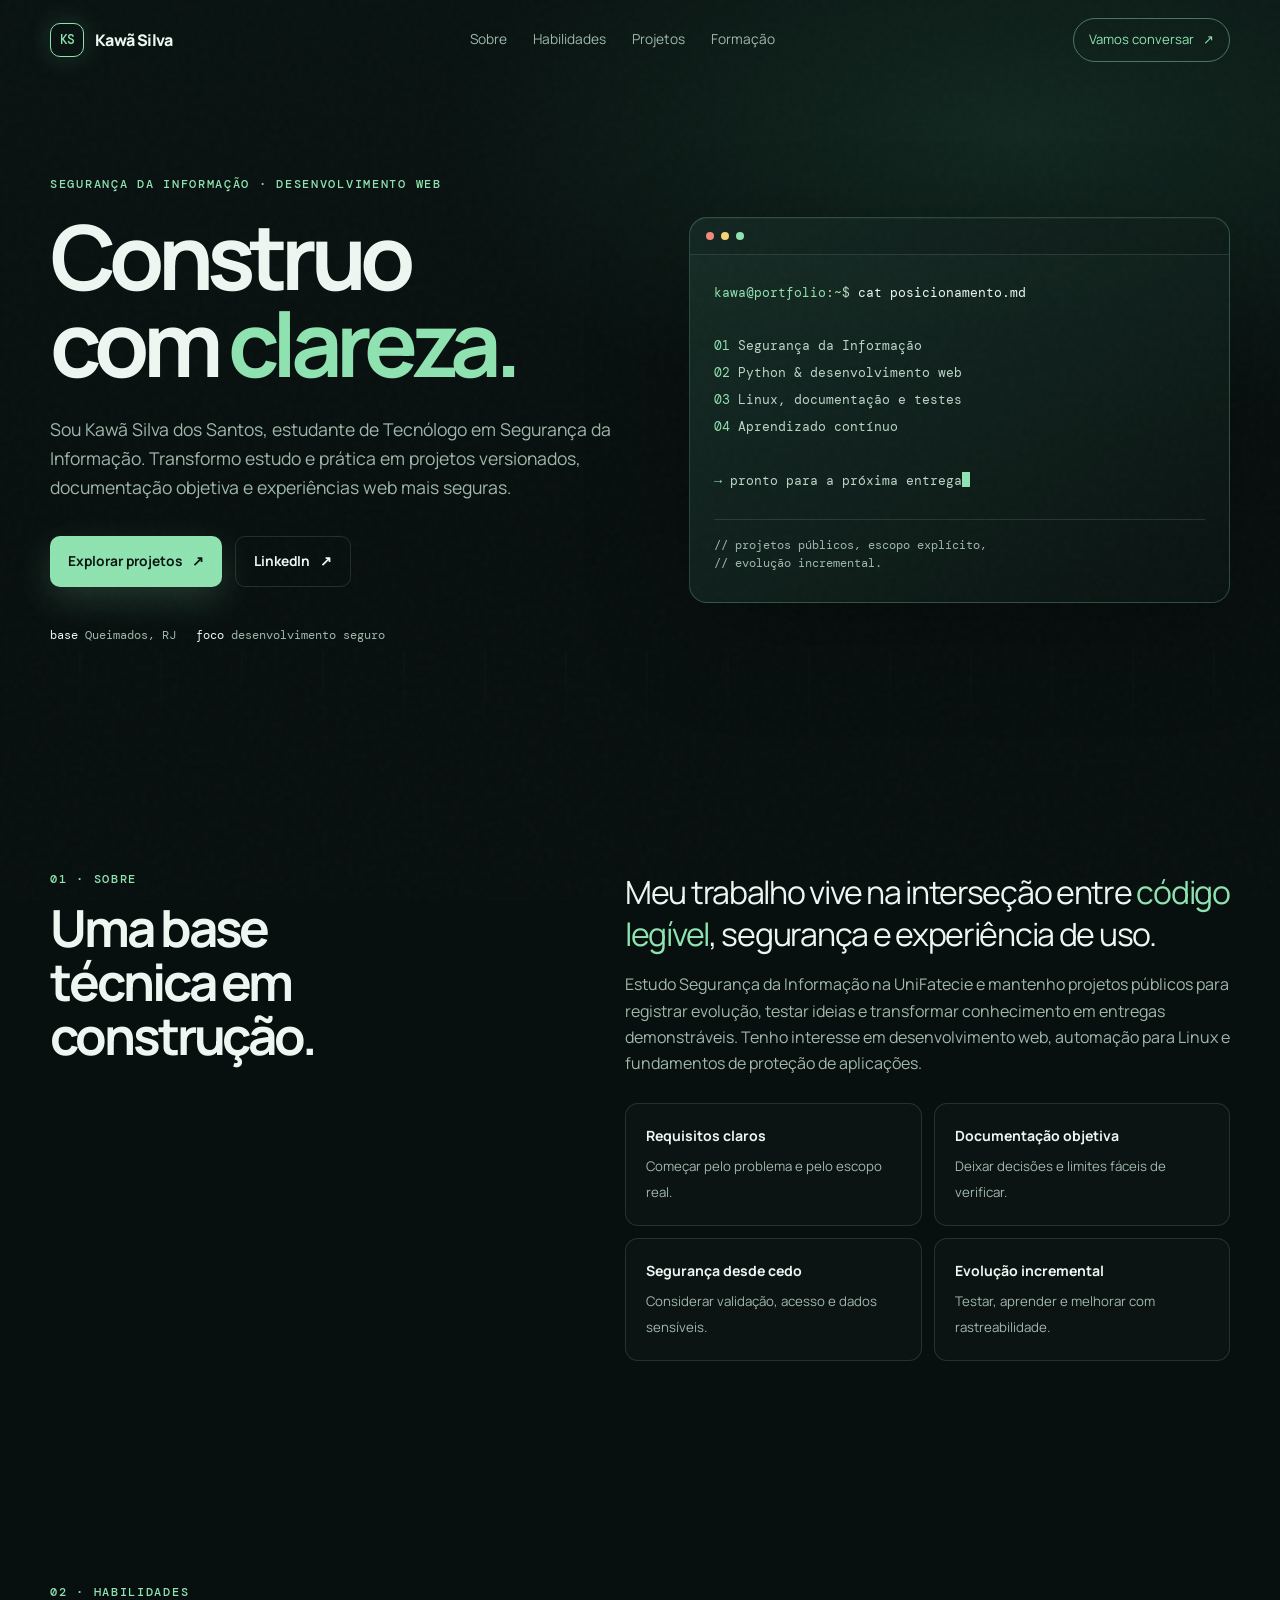
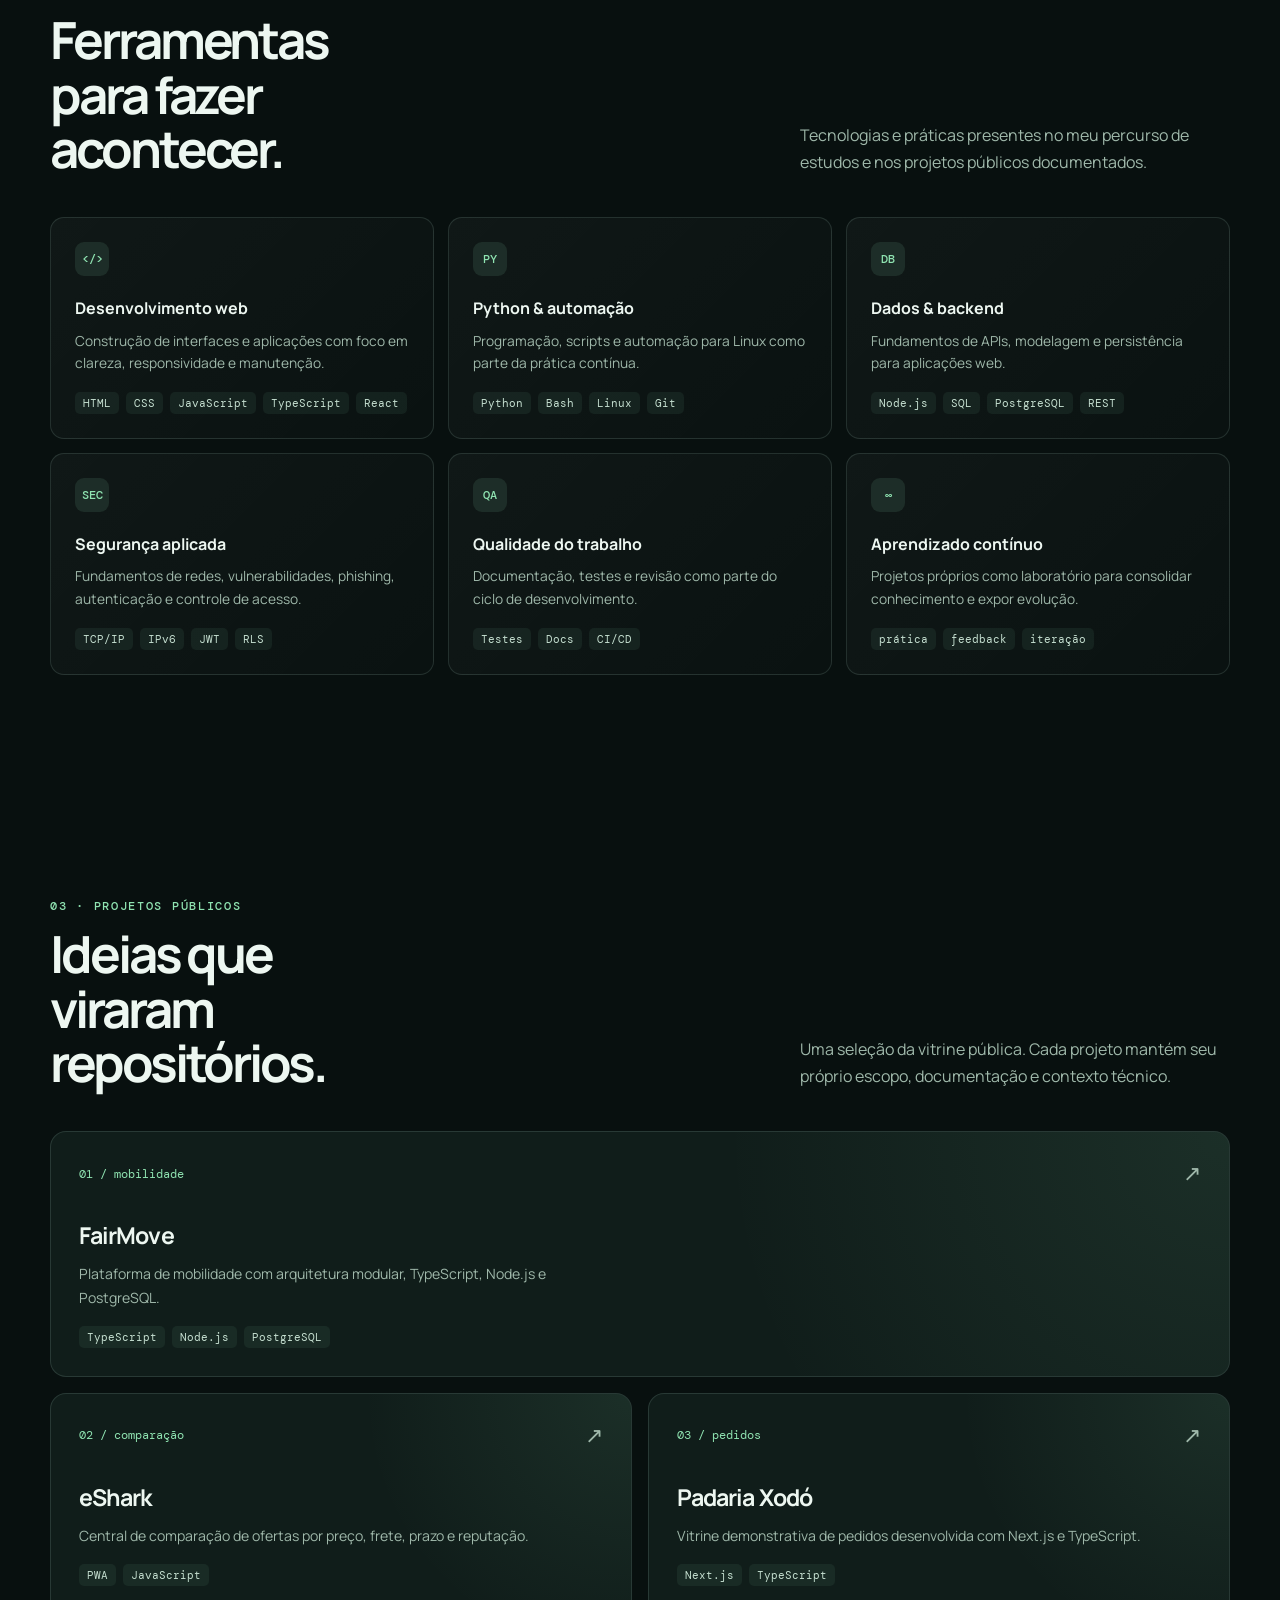
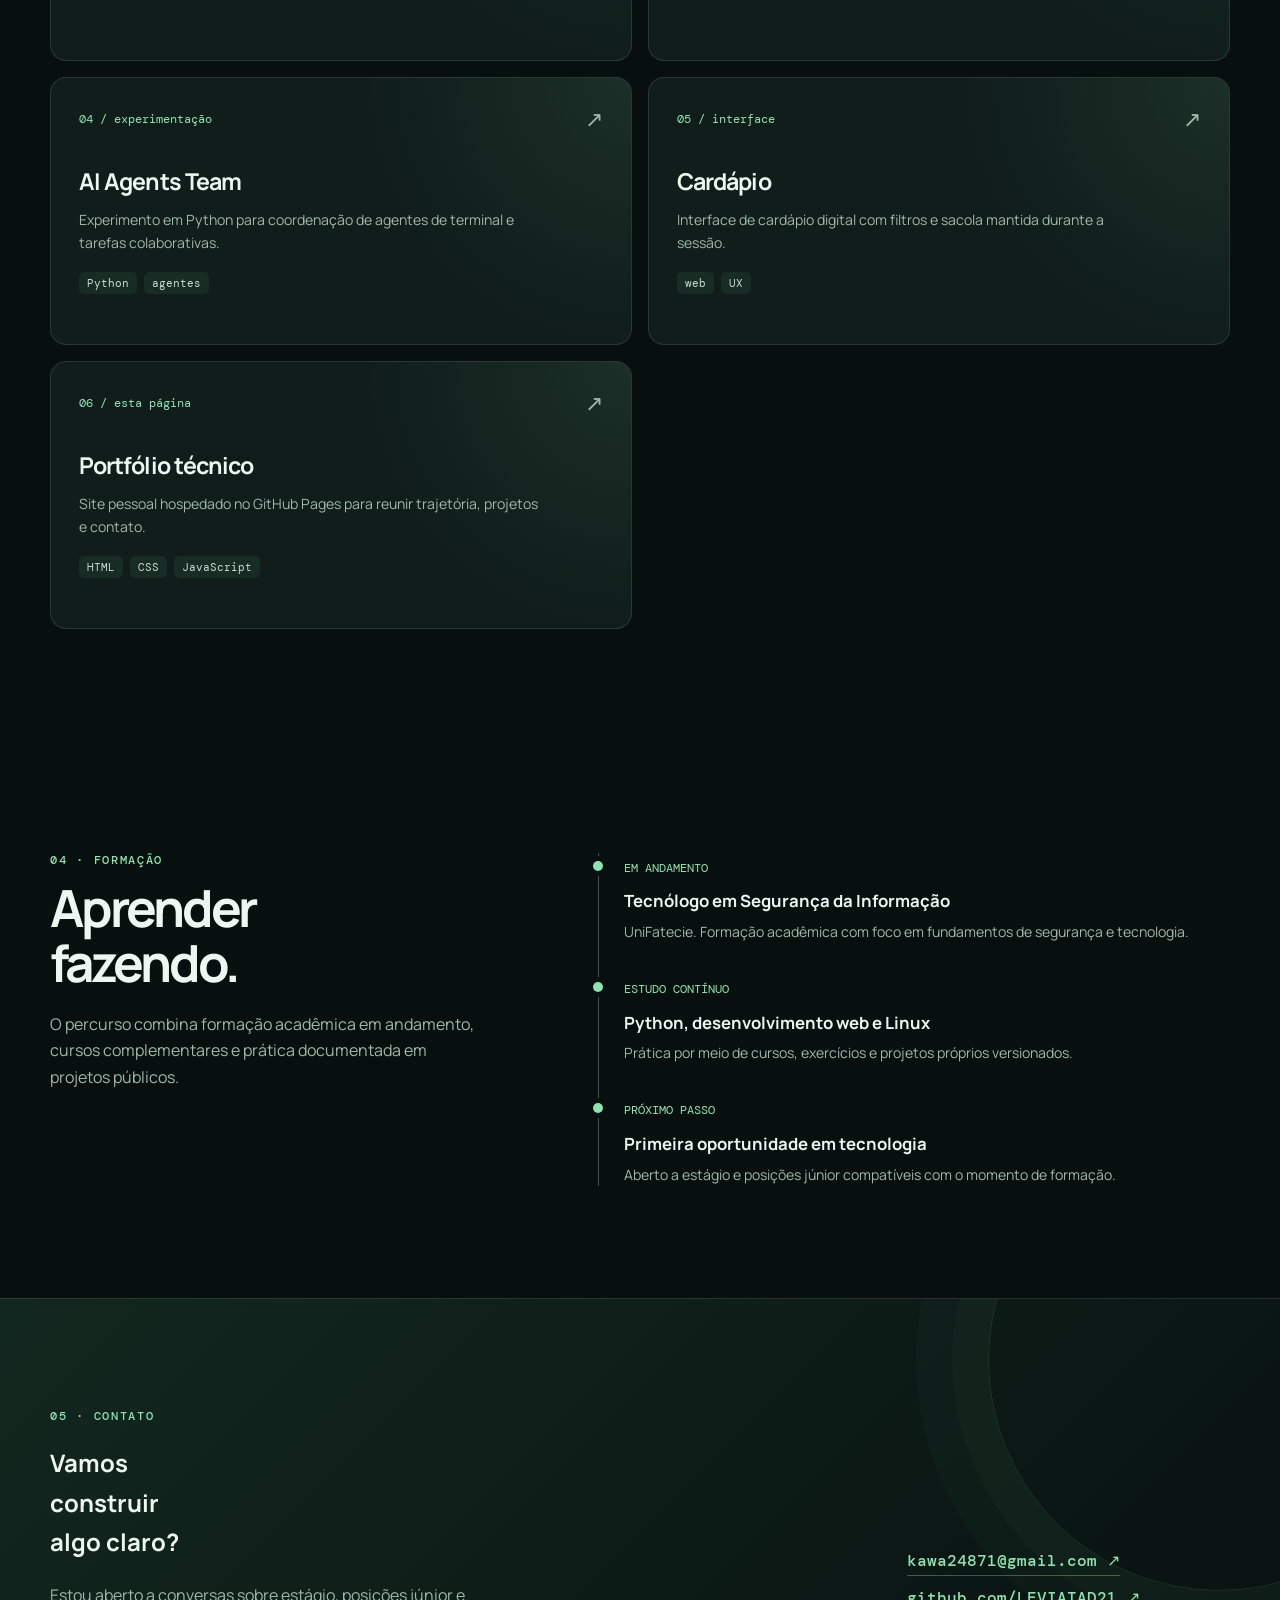
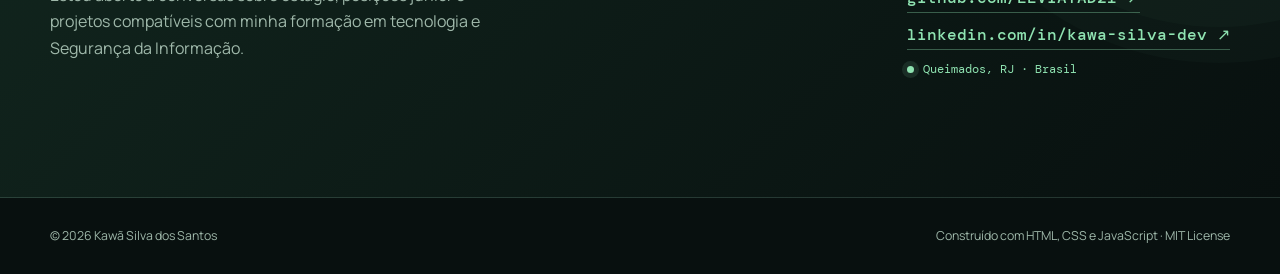
==== commit 9093f89c: "redesign: refine professional portfolio experience" ====
--- a/index.html
+++ b/index.html
@@ -1,86 +1,47 @@
 <!doctype html>
-<html lang="en">
-
-  <head>
-    <meta charset="UTF-8" />
-    <meta
-      name="viewport"
-      content="width=device-width, initial-scale=1.0, maximum-scale=1" />
-    <title>Kawã Silva | Full-Stack Dev & Cybersecurity</title>
-    <link rel="preconnect" href="https://fonts.googleapis.com" />
-    <link rel="preconnect" href="https://fonts.gstatic.com" crossorigin />
-    <link href="https://fonts.googleapis.com/css2?family=Poppins:wght@400;500;600;700&family=Fira+Code:wght@400;500;600&family=Inter:wght@400;500;600;700&display=swap" rel="stylesheet" />
-    <script type="module" crossorigin src="/assets/index-DEnJtonv.js"></script>
-    <link rel="stylesheet" crossorigin href="/assets/index-nOn-xaFp.css">
-    <script src="/__manus__/debug-collector.js" defer></script>
-  </head>
-
-  <body>
-    <script id="manus-runtime">window.__MANUS_HOST_DEV__ = false;
-(function(){"use strict";var Mr={exports:{}},Kn={};/**
- * @license React
- * react-jsx-runtime.production.js
- *
- * Copyright (c) Meta Platforms, Inc. and affiliates.
- *
- * This source code is licensed under the MIT license found in the
- * LICENSE file in the root directory of this source tree.
- */var $c;function um(){if($c)return Kn;$c=1;var r=Symbol.for("react.transitional.element"),i=Symbol.for("react.fragment");function c(s,d,m){var x=null;if(m!==void 0&&(x=""+m),d.key!==void 0&&(x=""+d.key),"key"in d){m={};for(var R in d)R!=="key"&&(m[R]=d[R])}else m=d;return d=m.ref,{$$typeof:r,type:s,key:x,ref:d!==void 0?d:null,props:m}}return Kn.Fragment=i,Kn.jsx=c,Kn.jsxs=c,Kn}var Fc;function dm(){return Fc||(Fc=1,Mr.exports=um()),Mr.exports}var h=dm(),Ar={exports:{}},Pn={},Rr={exports:{}},Nr={};/**
- * @license React
- * scheduler.production.js
- *
- * Copyright (c) Meta Platforms, Inc. and affiliates.
- *
- * This source code is licensed under the MIT license found in the
- * LICENSE file in the root directory of this source tree.
- */var Ic;function fm(){return Ic||(Ic=1,function(r){function i(A,q){var B=A.length;A.push(q);t:for(;0<B;){var bt=B-1>>>1,p=A[bt];if(0<d(p,q))A[bt]=q,A[B]=p,B=bt;else break t}}function c(A){return A.length===0?null:A[0]}function s(A){if(A.length===0)return null;var q=A[0],B=A.pop();if(B!==q){A[0]=B;t:for(var bt=0,p=A.length,O=p>>>1;bt<O;){var X=2*(bt+1)-1,G=A[X],Z=X+1,st=A[Z];if(0>d(G,B))Z<p&&0>d(st,G)?(A[bt]=st,A[Z]=B,bt=Z):(A[bt]=G,A[X]=B,bt=X);else if(Z<p&&0>d(st,B))A[bt]=st,A[Z]=B,bt=Z;else break t}}return q}function d(A,q){var B=A.sortIndex-q.sortIndex;return B!==0?B:A.id-q.id}if(r.unstable_now=void 0,typeof performance=="object"&&typeof performance.now=="function"){var m=performance;r.unstable_now=function(){return m.now()}}else{var x=Date,R=x.now();r.unstable_now=function(){return x.now()-R}}var C=[],v=[],D=1,j=null,J=3,at=!1,$=!1,nt=!1,ct=!1,ht=typeof setTimeout=="function"?setTimeout:null,St=typeof clearTimeout=="function"?clearTimeout:null,_=typeof setImmediate<"u"?setImmediate:null;function Y(A){for(var q=c(v);q!==null;){if(q.callback===null)s(v);else if(q.startTime<=A)s(v),q.sortIndex=q.expirationTime,i(C,q);else break;q=c(v)}}function H(A){if(nt=!1,Y(A),!$)if(c(C)!==null)$=!0,it||(it=!0,Bt());else{var q=c(v);q!==null&&Mt(H,q.startTime-A)}}var it=!1,rt=-1,V=5,xt=-1;function Be(){return ct?!0:!(r.unstable_now()-xt<V)}function te(){if(ct=!1,it){var A=r.unstable_now();xt=A;var q=!0;try{t:{$=!1,nt&&(nt=!1,St(rt),rt=-1),at=!0;var B=J;try{e:{for(Y(A),j=c(C);j!==null&&!(j.expirationTime>A&&Be());){var bt=j.callback;if(typeof bt=="function"){j.callback=null,J=j.priorityLevel;var p=bt(j.expirationTime<=A);if(A=r.unstable_now(),typeof p=="function"){j.callback=p,Y(A),q=!0;break e}j===c(C)&&s(C),Y(A)}else s(C);j=c(C)}if(j!==null)q=!0;else{var O=c(v);O!==null&&Mt(H,O.startTime-A),q=!1}}break t}finally{j=null,J=B,at=!1}q=void 0}}finally{q?Bt():it=!1}}}var Bt;if(typeof _=="function")Bt=function(){_(te)};else if(typeof MessageChannel<"u"){var me=new MessageChannel,Se=me.port2;me.port1.onmessage=te,Bt=function(){Se.postMessage(null)}}else Bt=function(){ht(te,0)};function Mt(A,q){rt=ht(function(){A(r.unstable_now())},q)}r.unstable_IdlePriority=5,r.unstable_ImmediatePriority=1,r.unstable_LowPriority=4,r.unstable_NormalPriority=3,r.unstable_Profiling=null,r.unstable_UserBlockingPriority=2,r.unstable_cancelCallback=function(A){A.callback=null},r.unstable_forceFrameRate=function(A){0>A||125<A?console.error("forceFrameRate takes a positive int between 0 and 125, forcing frame rates higher than 125 fps is not supported"):V=0<A?Math.floor(1e3/A):5},r.unstable_getCurrentPriorityLevel=function(){return J},r.unstable_next=function(A){switch(J){case 1:case 2:case 3:var q=3;break;default:q=J}var B=J;J=q;try{return A()}finally{J=B}},r.unstable_requestPaint=function(){ct=!0},r.unstable_runWithPriority=function(A,q){switch(A){case 1:case 2:case 3:case 4:case 5:break;default:A=3}var B=J;J=A;try{return q()}finally{J=B}},r.unstable_scheduleCallback=function(A,q,B){var bt=r.unstable_now();switch(typeof B=="object"&&B!==null?(B=B.delay,B=typeof B=="number"&&0<B?bt+B:bt):B=bt,A){case 1:var p=-1;break;case 2:p=250;break;case 5:p=1073741823;break;case 4:p=1e4;break;default:p=5e3}return p=B+p,A={id:D++,callback:q,priorityLevel:A,startTime:B,expirationTime:p,sortIndex:-1},B>bt?(A.sortIndex=B,i(v,A),c(C)===null&&A===c(v)&&(nt?(St(rt),rt=-1):nt=!0,Mt(H,B-bt))):(A.sortIndex=p,i(C,A),$||at||($=!0,it||(it=!0,Bt()))),A},r.unstable_shouldYield=Be,r.unstable_wrapCallback=function(A){var q=J;return function(){var B=J;J=q;try{return A.apply(this,arguments)}finally{J=B}}}}(Nr)),Nr}var tu;function hm(){return tu||(tu=1,Rr.exports=fm()),Rr.exports}var zr={exports:{}},ut={};/**
- * @license React
- * react.production.js
- *
- * Copyright (c) Meta Platforms, Inc. and affiliates.
- *
- * This source code is licensed under the MIT license found in the
- * LICENSE file in the root directory of this source tree.
- */var eu;function mm(){if(eu)return ut;eu=1;var r=Symbol.for("react.transitional.element"),i=Symbol.for("react.portal"),c=Symbol.for("react.fragment"),s=Symbol.for("react.strict_mode"),d=Symbol.for("react.profiler"),m=Symbol.for("react.consumer"),x=Symbol.for("react.context"),R=Symbol.for("react.forward_ref"),C=Symbol.for("react.suspense"),v=Symbol.for("react.memo"),D=Symbol.for("react.lazy"),j=Symbol.iterator;function J(p){return p===null||typeof p!="object"?null:(p=j&&p[j]||p["@@iterator"],typeof p=="function"?p:null)}var at={isMounted:function(){return!1},enqueueForceUpdate:function(){},enqueueReplaceState:function(){},enqueueSetState:function(){}},$=Object.assign,nt={};function ct(p,O,X){this.props=p,this.context=O,this.refs=nt,this.updater=X||at}ct.prototype.isReactComponent={},ct.prototype.setState=function(p,O){if(typeof p!="object"&&typeof p!="function"&&p!=null)throw Error("takes an object of state variables to update or a function which returns an object of state variables.");this.updater.enqueueSetState(this,p,O,"setState")},ct.prototype.forceUpdate=function(p){this.updater.enqueueForceUpdate(this,p,"forceUpdate")};function ht(){}ht.prototype=ct.prototype;function St(p,O,X){this.props=p,this.context=O,this.refs=nt,this.updater=X||at}var _=St.prototype=new ht;_.constructor=St,$(_,ct.prototype),_.isPureReactComponent=!0;var Y=Array.isArray,H={H:null,A:null,T:null,S:null,V:null},it=Object.prototype.hasOwnProperty;function rt(p,O,X,G,Z,st){return X=st.ref,{$$typeof:r,type:p,key:O,ref:X!==void 0?X:null,props:st}}function V(p,O){return rt(p.type,O,void 0,void 0,void 0,p.props)}function xt(p){return typeof p=="object"&&p!==null&&p.$$typeof===r}function Be(p){var O={"=":"=0",":":"=2"};return"$"+p.replace(/[=:]/g,function(X){return O[X]})}var te=/\/+/g;function Bt(p,O){return typeof p=="object"&&p!==null&&p.key!=null?Be(""+p.key):O.toString(36)}function me(){}function Se(p){switch(p.status){case"fulfilled":return p.value;case"rejected":throw p.reason;default:switch(typeof p.status=="string"?p.then(me,me):(p.status="pending",p.then(function(O){p.status==="pending"&&(p.status="fulfilled",p.value=O)},function(O){p.status==="pending"&&(p.status="rejected",p.reason=O)})),p.status){case"fulfilled":return p.value;case"rejected":throw p.reason}}throw p}function Mt(p,O,X,G,Z){var st=typeof p;(st==="undefined"||st==="boolean")&&(p=null);var I=!1;if(p===null)I=!0;else switch(st){case"bigint":case"string":case"number":I=!0;break;case"object":switch(p.$$typeof){case r:case i:I=!0;break;case D:return I=p._init,Mt(I(p._payload),O,X,G,Z)}}if(I)return Z=Z(p),I=G===""?"."+Bt(p,0):G,Y(Z)?(X="",I!=null&&(X=I.replace(te,"$&/")+"/"),Mt(Z,O,X,"",function(Jt){return Jt})):Z!=null&&(xt(Z)&&(Z=V(Z,X+(Z.key==null||p&&p.key===Z.key?"":(""+Z.key).replace(te,"$&/")+"/")+I)),O.push(Z)),1;I=0;var gt=G===""?".":G+":";if(Y(p))for(var Tt=0;Tt<p.length;Tt++)G=p[Tt],st=gt+Bt(G,Tt),I+=Mt(G,O,X,st,Z);else if(Tt=J(p),typeof Tt=="function")for(p=Tt.call(p),Tt=0;!(G=p.next()).done;)G=G.value,st=gt+Bt(G,Tt++),I+=Mt(G,O,X,st,Z);else if(st==="object"){if(typeof p.then=="function")return Mt(Se(p),O,X,G,Z);throw O=String(p),Error("Objects are not valid as a React child (found: "+(O==="[object Object]"?"object with keys {"+Object.keys(p).join(", ")+"}":O)+"). If you meant to render a collection of children, use an array instead.")}return I}function A(p,O,X){if(p==null)return p;var G=[],Z=0;return Mt(p,G,"","",function(st){return O.call(X,st,Z++)}),G}function q(p){if(p._status===-1){var O=p._result;O=O(),O.then(function(X){(p._status===0||p._status===-1)&&(p._status=1,p._result=X)},function(X){(p._status===0||p._status===-1)&&(p._status=2,p._result=X)}),p._status===-1&&(p._status=0,p._result=O)}if(p._status===1)return p._result.default;throw p._result}var B=typeof reportError=="function"?reportError:function(p){if(typeof window=="object"&&typeof window.ErrorEvent=="function"){var O=new window.ErrorEvent("error",{bubbles:!0,cancelable:!0,message:typeof p=="object"&&p!==null&&typeof p.message=="string"?String(p.message):String(p),error:p});if(!window.dispatchEvent(O))return}else if(typeof process=="object"&&typeof process.emit=="function"){process.emit("uncaughtException",p);return}console.error(p)};function bt(){}return ut.Children={map:A,forEach:function(p,O,X){A(p,function(){O.apply(this,arguments)},X)},count:function(p){var O=0;return A(p,function(){O++}),O},toArray:function(p){return A(p,function(O){return O})||[]},only:function(p){if(!xt(p))throw Error("React.Children.only expected to receive a single React element child.");return p}},ut.Component=ct,ut.Fragment=c,ut.Profiler=d,ut.PureComponent=St,ut.StrictMode=s,ut.Suspense=C,ut.__CLIENT_INTERNALS_DO_NOT_USE_OR_WARN_USERS_THEY_CANNOT_UPGRADE=H,ut.__COMPILER_RUNTIME={__proto__:null,c:function(p){return H.H.useMemoCache(p)}},ut.cache=function(p){return function(){return p.apply(null,arguments)}},ut.cloneElement=function(p,O,X){if(p==null)throw Error("The argument must be a React element, but you passed "+p+".");var G=$({},p.props),Z=p.key,st=void 0;if(O!=null)for(I in O.ref!==void 0&&(st=void 0),O.key!==void 0&&(Z=""+O.key),O)!it.call(O,I)||I==="key"||I==="__self"||I==="__source"||I==="ref"&&O.ref===void 0||(G[I]=O[I]);var I=arguments.length-2;if(I===1)G.children=X;else if(1<I){for(var gt=Array(I),Tt=0;Tt<I;Tt++)gt[Tt]=arguments[Tt+2];G.children=gt}return rt(p.type,Z,void 0,void 0,st,G)},ut.createContext=function(p){return p={$$typeof:x,_currentValue:p,_currentValue2:p,_threadCount:0,Provider:null,Consumer:null},p.Provider=p,p.Consumer={$$typeof:m,_context:p},p},ut.createElement=function(p,O,X){var G,Z={},st=null;if(O!=null)for(G in O.key!==void 0&&(st=""+O.key),O)it.call(O,G)&&G!=="key"&&G!=="__self"&&G!=="__source"&&(Z[G]=O[G]);var I=arguments.length-2;if(I===1)Z.children=X;else if(1<I){for(var gt=Array(I),Tt=0;Tt<I;Tt++)gt[Tt]=arguments[Tt+2];Z.children=gt}if(p&&p.defaultProps)for(G in I=p.defaultProps,I)Z[G]===void 0&&(Z[G]=I[G]);return rt(p,st,void 0,void 0,null,Z)},ut.createRef=function(){return{current:null}},ut.forwardRef=function(p){return{$$typeof:R,render:p}},ut.isValidElement=xt,ut.lazy=function(p){return{$$typeof:D,_payload:{_status:-1,_result:p},_init:q}},ut.memo=function(p,O){return{$$typeof:v,type:p,compare:O===void 0?null:O}},ut.startTransition=function(p){var O=H.T,X={};H.T=X;try{var G=p(),Z=H.S;Z!==null&&Z(X,G),typeof G=="object"&&G!==null&&typeof G.then=="function"&&G.then(bt,B)}catch(st){B(st)}finally{H.T=O}},ut.unstable_useCacheRefresh=function(){return H.H.useCacheRefresh()},ut.use=function(p){return H.H.use(p)},ut.useActionState=function(p,O,X){return H.H.useActionState(p,O,X)},ut.useCallback=function(p,O){return H.H.useCallback(p,O)},ut.useContext=function(p){return H.H.useContext(p)},ut.useDebugValue=function(){},ut.useDeferredValue=function(p,O){return H.H.useDeferredValue(p,O)},ut.useEffect=function(p,O,X){var G=H.H;if(typeof X=="function")throw Error("useEffect CRUD overload is not enabled in this build of React.");return G.useEffect(p,O)},ut.useId=function(){return H.H.useId()},ut.useImperativeHandle=function(p,O,X){return H.H.useImperativeHandle(p,O,X)},ut.useInsertionEffect=function(p,O){return H.H.useInsertionEffect(p,O)},ut.useLayoutEffect=function(p,O){return H.H.useLayoutEffect(p,O)},ut.useMemo=function(p,O){return H.H.useMemo(p,O)},ut.useOptimistic=function(p,O){return H.H.useOptimistic(p,O)},ut.useReducer=function(p,O,X){return H.H.useReducer(p,O,X)},ut.useRef=function(p){return H.H.useRef(p)},ut.useState=function(p){return H.H.useState(p)},ut.useSyncExternalStore=function(p,O,X){return H.H.useSyncExternalStore(p,O,X)},ut.useTransition=function(){return H.H.useTransition()},ut.version="19.1.1",ut}var lu;function _r(){return lu||(lu=1,zr.exports=mm()),zr.exports}var kr={exports:{}},he={};/**
- * @license React
- * react-dom.production.js
- *
- * Copyright (c) Meta Platforms, Inc. and affiliates.
- *
- * This source code is licensed under the MIT license found in the
- * LICENSE file in the root directory of this source tree.
- */var au;function gm(){if(au)return he;au=1;var r=_r();function i(C){var v="https://react.dev/errors/"+C;if(1<arguments.length){v+="?args[]="+encodeURIComponent(arguments[1]);for(var D=2;D<arguments.length;D++)v+="&args[]="+encodeURIComponent(arguments[D])}return"Minified React error #"+C+"; visit "+v+" for the full message or use the non-minified dev environment for full errors and additional helpful warnings."}function c(){}var s={d:{f:c,r:function(){throw Error(i(522))},D:c,C:c,L:c,m:c,X:c,S:c,M:c},p:0,findDOMNode:null},d=Symbol.for("react.portal");function m(C,v,D){var j=3<arguments.length&&arguments[3]!==void 0?arguments[3]:null;return{$$typeof:d,key:j==null?null:""+j,children:C,containerInfo:v,implementation:D}}var x=r.__CLIENT_INTERNALS_DO_NOT_USE_OR_WARN_USERS_THEY_CANNOT_UPGRADE;function R(C,v){if(C==="font")return"";if(typeof v=="string")return v==="use-credentials"?v:""}return he.__DOM_INTERNALS_DO_NOT_USE_OR_WARN_USERS_THEY_CANNOT_UPGRADE=s,he.createPortal=function(C,v){var D=2<arguments.length&&arguments[2]!==void 0?arguments[2]:null;if(!v||v.nodeType!==1&&v.nodeType!==9&&v.nodeType!==11)throw Error(i(299));return m(C,v,null,D)},he.flushSync=function(C){var v=x.T,D=s.p;try{if(x.T=null,s.p=2,C)return C()}finally{x.T=v,s.p=D,s.d.f()}},he.preconnect=function(C,v){typeof C=="string"&&(v?(v=v.crossOrigin,v=typeof v=="string"?v==="use-credentials"?v:"":void 0):v=null,s.d.C(C,v))},he.prefetchDNS=function(C){typeof C=="string"&&s.d.D(C)},he.preinit=function(C,v){if(typeof C=="string"&&v&&typeof v.as=="string"){var D=v.as,j=R(D,v.crossOrigin),J=typeof v.integrity=="string"?v.integrity:void 0,at=typeof v.fetchPriority=="string"?v.fetchPriority:void 0;D==="style"?s.d.S(C,typeof v.precedence=="string"?v.precedence:void 0,{crossOrigin:j,integrity:J,fetchPriority:at}):D==="script"&&s.d.X(C,{crossOrigin:j,integrity:J,fetchPriority:at,nonce:typeof v.nonce=="string"?v.nonce:void 0})}},he.preinitModule=function(C,v){if(typeof C=="string")if(typeof v=="object"&&v!==null){if(v.as==null||v.as==="script"){var D=R(v.as,v.crossOrigin);s.d.M(C,{crossOrigin:D,integrity:typeof v.integrity=="string"?v.integrity:void 0,nonce:typeof v.nonce=="string"?v.nonce:void 0})}}else v==null&&s.d.M(C)},he.preload=function(C,v){if(typeof C=="string"&&typeof v=="object"&&v!==null&&typeof v.as=="string"){var D=v.as,j=R(D,v.crossOrigin);s.d.L(C,D,{crossOrigin:j,integrity:typeof v.integrity=="string"?v.integrity:void 0,nonce:typeof v.nonce=="string"?v.nonce:void 0,type:typeof v.type=="string"?v.type:void 0,fetchPriority:typeof v.fetchPriority=="string"?v.fetchPriority:void 0,referrerPolicy:typeof v.referrerPolicy=="string"?v.referrerPolicy:void 0,imageSrcSet:typeof v.imageSrcSet=="string"?v.imageSrcSet:void 0,imageSizes:typeof v.imageSizes=="string"?v.imageSizes:void 0,media:typeof v.media=="string"?v.media:void 0})}},he.preloadModule=function(C,v){if(typeof C=="string")if(v){var D=R(v.as,v.crossOrigin);s.d.m(C,{as:typeof v.as=="string"&&v.as!=="script"?v.as:void 0,crossOrigin:D,integrity:typeof v.integrity=="string"?v.integrity:void 0})}else s.d.m(C)},he.requestFormReset=function(C){s.d.r(C)},he.unstable_batchedUpdates=function(C,v){return C(v)},he.useFormState=function(C,v,D){return x.H.useFormState(C,v,D)},he.useFormStatus=function(){return x.H.useHostTransitionStatus()},he.version="19.1.1",he}var nu;function pm(){if(nu)return kr.exports;nu=1;function r(){if(!(typeof __REACT_DEVTOOLS_GLOBAL_HOOK__>"u"||typeof __REACT_DEVTOOLS_GLOBAL_HOOK__.checkDCE!="function"))try{__REACT_DEVTOOLS_GLOBAL_HOOK__.checkDCE(r)}catch(i){console.error(i)}}return r(),kr.exports=gm(),kr.exports}/**
- * @license React
- * react-dom-client.production.js
- *
- * Copyright (c) Meta Platforms, Inc. and affiliates.
- *
- * This source code is licensed under the MIT license found in the
- * LICENSE file in the root directory of this source tree.
- */var ou;function ym(){if(ou)return Pn;ou=1;var r=hm(),i=_r(),c=pm();function s(t){var e="https://react.dev/errors/"+t;if(1<arguments.length){e+="?args[]="+encodeURIComponent(arguments[1]);for(var l=2;l<arguments.length;l++)e+="&args[]="+encodeURIComponent(arguments[l])}return"Minified React error #"+t+"; visit "+e+" for the full message or use the non-minified dev environment for full errors and additional helpful warnings."}function d(t){return!(!t||t.nodeType!==1&&t.nodeType!==9&&t.nodeType!==11)}function m(t){var e=t,l=t;if(t.alternate)for(;e.return;)e=e.return;else{t=e;do e=t,(e.flags&4098)!==0&&(l=e.return),t=e.return;while(t)}return e.tag===3?l:null}function x(t){if(t.tag===13){var e=t.memoizedState;if(e===null&&(t=t.alternate,t!==null&&(e=t.memoizedState)),e!==null)return e.dehydrated}return null}function R(t){if(m(t)!==t)throw Error(s(188))}function C(t){var e=t.alternate;if(!e){if(e=m(t),e===null)throw Error(s(188));return e!==t?null:t}for(var l=t,a=e;;){var n=l.return;if(n===null)break;var o=n.alternate;if(o===null){if(a=n.return,a!==null){l=a;continue}break}if(n.child===o.child){for(o=n.child;o;){if(o===l)return R(n),t;if(o===a)return R(n),e;o=o.sibling}throw Error(s(188))}if(l.return!==a.return)l=n,a=o;else{for(var u=!1,f=n.child;f;){if(f===l){u=!0,l=n,a=o;break}if(f===a){u=!0,a=n,l=o;break}f=f.sibling}if(!u){for(f=o.child;f;){if(f===l){u=!0,l=o,a=n;break}if(f===a){u=!0,a=o,l=n;break}f=f.sibling}if(!u)throw Error(s(189))}}if(l.alternate!==a)throw Error(s(190))}if(l.tag!==3)throw Error(s(188));return l.stateNode.current===l?t:e}function v(t){var e=t.tag;if(e===5||e===26||e===27||e===6)return t;for(t=t.child;t!==null;){if(e=v(t),e!==null)return e;t=t.sibling}return null}var D=Object.assign,j=Symbol.for("react.element"),J=Symbol.for("react.transitional.element"),at=Symbol.for("react.portal"),$=Symbol.for("react.fragment"),nt=Symbol.for("react.strict_mode"),ct=Symbol.for("react.profiler"),ht=Symbol.for("react.provider"),St=Symbol.for("react.consumer"),_=Symbol.for("react.context"),Y=Symbol.for("react.forward_ref"),H=Symbol.for("react.suspense"),it=Symbol.for("react.suspense_list"),rt=Symbol.for("react.memo"),V=Symbol.for("react.lazy"),xt=Symbol.for("react.activity"),Be=Symbol.for("react.memo_cache_sentinel"),te=Symbol.iterator;function Bt(t){return t===null||typeof t!="object"?null:(t=te&&t[te]||t["@@iterator"],typeof t=="function"?t:null)}var me=Symbol.for("react.client.reference");function Se(t){if(t==null)return null;if(typeof t=="function")return t.$$typeof===me?null:t.displayName||t.name||null;if(typeof t=="string")return t;switch(t){case $:return"Fragment";case ct:return"Profiler";case nt:return"StrictMode";case H:return"Suspense";case it:return"SuspenseList";case xt:return"Activity"}if(typeof t=="object")switch(t.$$typeof){case at:return"Portal";case _:return(t.displayName||"Context")+".Provider";case St:return(t._context.displayName||"Context")+".Consumer";case Y:var e=t.render;return t=t.displayName,t||(t=e.displayName||e.name||"",t=t!==""?"ForwardRef("+t+")":"ForwardRef"),t;case rt:return e=t.displayName||null,e!==null?e:Se(t.type)||"Memo";case V:e=t._payload,t=t._init;try{return Se(t(e))}catch{}}return null}var Mt=Array.isArray,A=i.__CLIENT_INTERNALS_DO_NOT_USE_OR_WARN_USERS_THEY_CANNOT_UPGRADE,q=c.__DOM_INTERNALS_DO_NOT_USE_OR_WARN_USERS_THEY_CANNOT_UPGRADE,B={pending:!1,data:null,method:null,action:null},bt=[],p=-1;function O(t){return{current:t}}function X(t){0>p||(t.current=bt[p],bt[p]=null,p--)}function G(t,e){p++,bt[p]=t.current,t.current=e}var Z=O(null),st=O(null),I=O(null),gt=O(null);function Tt(t,e){switch(G(I,e),G(st,t),G(Z,null),e.nodeType){case 9:case 11:t=(t=e.documentElement)&&(t=t.namespaceURI)?Hh(t):0;break;default:if(t=e.tagName,e=e.namespaceURI)e=Hh(e),t=Uh(e,t);else switch(t){case"svg":t=1;break;case"math":t=2;break;default:t=0}}X(Z),G(Z,t)}function Jt(){X(Z),X(st),X(I)}function Ke(t){t.memoizedState!==null&&G(gt,t);var e=Z.current,l=Uh(e,t.type);e!==l&&(G(st,t),G(Z,l))}function Ce(t){st.current===t&&(X(Z),X(st)),gt.current===t&&(X(gt),Wo._currentValue=B)}var Pe=Object.prototype.hasOwnProperty,yl=r.unstable_scheduleCallback,sn=r.unstable_cancelCallback,Ca=r.unstable_shouldYield,ri=r.unstable_requestPaint,ge=r.unstable_now,si=r.unstable_getCurrentPriorityLevel,Ul=r.unstable_ImmediatePriority,Fn=r.unstable_UserBlockingPriority,nl=r.unstable_NormalPriority,ci=r.unstable_LowPriority,Gl=r.unstable_IdlePriority,ui=r.log,Ea=r.unstable_setDisableYieldValue,ql=null,Wt=null;function Je(t){if(typeof ui=="function"&&Ea(t),Wt&&typeof Wt.setStrictMode=="function")try{Wt.setStrictMode(ql,t)}catch{}}var $t=Math.clz32?Math.clz32:fi,di=Math.log,Ta=Math.LN2;function fi(t){return t>>>=0,t===0?32:31-(di(t)/Ta|0)|0}var L=256,cn=4194304;function vl(t){var e=t&42;if(e!==0)return e;switch(t&-t){case 1:return 1;case 2:return 2;case 4:return 4;case 8:return 8;case 16:return 16;case 32:return 32;case 64:return 64;case 128:return 128;case 256:case 512:case 1024:case 2048:case 4096:case 8192:case 16384:case 32768:case 65536:case 131072:case 262144:case 524288:case 1048576:case 2097152:return t&4194048;case 4194304:case 8388608:case 16777216:case 33554432:return t&62914560;case 67108864:return 67108864;case 134217728:return 134217728;case 268435456:return 268435456;case 536870912:return 536870912;case 1073741824:return 0;default:return t}}function un(t,e,l){var a=t.pendingLanes;if(a===0)return 0;var n=0,o=t.suspendedLanes,u=t.pingedLanes;t=t.warmLanes;var f=a&134217727;return f!==0?(a=f&~o,a!==0?n=vl(a):(u&=f,u!==0?n=vl(u):l||(l=f&~t,l!==0&&(n=vl(l))))):(f=a&~o,f!==0?n=vl(f):u!==0?n=vl(u):l||(l=a&~t,l!==0&&(n=vl(l)))),n===0?0:e!==0&&e!==n&&(e&o)===0&&(o=n&-n,l=e&-e,o>=l||o===32&&(l&4194048)!==0)?e:n}function Dt(t,e){return(t.pendingLanes&~(t.suspendedLanes&~t.pingedLanes)&e)===0}function In(t,e){switch(t){case 1:case 2:case 4:case 8:case 64:return e+250;case 16:case 32:case 128:case 256:case 512:case 1024:case 2048:case 4096:case 8192:case 16384:case 32768:case 65536:case 131072:case 262144:case 524288:case 1048576:case 2097152:return e+5e3;case 4194304:case 8388608:case 16777216:case 33554432:return-1;case 67108864:case 134217728:case 268435456:case 536870912:case 1073741824:return-1;default:return-1}}function to(){var t=L;return L<<=1,(L&4194048)===0&&(L=256),t}function hi(){var t=cn;return cn<<=1,(cn&62914560)===0&&(cn=4194304),t}function eo(t){for(var e=[],l=0;31>l;l++)e.push(t);return e}function Da(t,e){t.pendingLanes|=e,e!==268435456&&(t.suspendedLanes=0,t.pingedLanes=0,t.warmLanes=0)}function Ir(t,e,l,a,n,o){var u=t.pendingLanes;t.pendingLanes=l,t.suspendedLanes=0,t.pingedLanes=0,t.warmLanes=0,t.expiredLanes&=l,t.entangledLanes&=l,t.errorRecoveryDisabledLanes&=l,t.shellSuspendCounter=0;var f=t.entanglements,g=t.expirationTimes,S=t.hiddenUpdates;for(l=u&~l;0<l;){var N=31-$t(l),k=1<<N;f[N]=0,g[N]=-1;var E=S[N];if(E!==null)for(S[N]=null,N=0;N<E.length;N++){var T=E[N];T!==null&&(T.lane&=-536870913)}l&=~k}a!==0&&mi(t,a,0),o!==0&&n===0&&t.tag!==0&&(t.suspendedLanes|=o&~(u&~e))}function mi(t,e,l){t.pendingLanes|=e,t.suspendedLanes&=~e;var a=31-$t(e);t.entangledLanes|=e,t.entanglements[a]=t.entanglements[a]|1073741824|l&4194090}function gi(t,e){var l=t.entangledLanes|=e;for(t=t.entanglements;l;){var a=31-$t(l),n=1<<a;n&e|t[a]&e&&(t[a]|=e),l&=~n}}function lo(t){switch(t){case 2:t=1;break;case 8:t=4;break;case 32:t=16;break;case 256:case 512:case 1024:case 2048:case 4096:case 8192:case 16384:case 32768:case 65536:case 131072:case 262144:case 524288:case 1048576:case 2097152:case 4194304:case 8388608:case 16777216:case 33554432:t=128;break;case 268435456:t=134217728;break;default:t=0}return t}function ao(t){return t&=-t,2<t?8<t?(t&134217727)!==0?32:268435456:8:2}function pi(){var t=q.p;return t!==0?t:(t=window.event,t===void 0?32:nm(t.type))}function ts(t,e){var l=q.p;try{return q.p=t,e()}finally{q.p=l}}var ol=Math.random().toString(36).slice(2),ee="__reactFiber$"+ol,pe="__reactProps$"+ol,Yl="__reactContainer$"+ol,no="__reactEvents$"+ol,es="__reactListeners$"+ol,ls="__reactHandles$"+ol,yi="__reactResources$"+ol,Ma="__reactMarker$"+ol;function oo(t){delete t[ee],delete t[pe],delete t[no],delete t[es],delete t[ls]}function Vl(t){var e=t[ee];if(e)return e;for(var l=t.parentNode;l;){if(e=l[Yl]||l[ee]){if(l=e.alternate,e.child!==null||l!==null&&l.child!==null)for(t=Vh(t);t!==null;){if(l=t[ee])return l;t=Vh(t)}return e}t=l,l=t.parentNode}return null}function Xl(t){if(t=t[ee]||t[Yl]){var e=t.tag;if(e===5||e===6||e===13||e===26||e===27||e===3)return t}return null}function Aa(t){var e=t.tag;if(e===5||e===26||e===27||e===6)return t.stateNode;throw Error(s(33))}function Zl(t){var e=t[yi];return e||(e=t[yi]={hoistableStyles:new Map,hoistableScripts:new Map}),e}function Vt(t){t[Ma]=!0}var vi=new Set,bi={};function bl(t,e){We(t,e),We(t+"Capture",e)}function We(t,e){for(bi[t]=e,t=0;t<e.length;t++)vi.add(e[t])}var as=RegExp("^[:A-Z_a-z\\u00C0-\\u00D6\\u00D8-\\u00F6\\u00F8-\\u02FF\\u0370-\\u037D\\u037F-\\u1FFF\\u200C-\\u200D\\u2070-\\u218F\\u2C00-\\u2FEF\\u3001-\\uD7FF\\uF900-\\uFDCF\\uFDF0-\\uFFFD][:A-Z_a-z\\u00C0-\\u00D6\\u00D8-\\u00F6\\u00F8-\\u02FF\\u0370-\\u037D\\u037F-\\u1FFF\\u200C-\\u200D\\u2070-\\u218F\\u2C00-\\u2FEF\\u3001-\\uD7FF\\uF900-\\uFDCF\\uFDF0-\\uFFFD\\-.0-9\\u00B7\\u0300-\\u036F\\u203F-\\u2040]*$"),xi={},wi={};function Ra(t){return Pe.call(wi,t)?!0:Pe.call(xi,t)?!1:as.test(t)?wi[t]=!0:(xi[t]=!0,!1)}function M(t,e,l){if(Ra(e))if(l===null)t.removeAttribute(e);else{switch(typeof l){case"undefined":case"function":case"symbol":t.removeAttribute(e);return;case"boolean":var a=e.toLowerCase().slice(0,5);if(a!=="data-"&&a!=="aria-"){t.removeAttribute(e);return}}t.setAttribute(e,""+l)}}function tt(t,e,l){if(l===null)t.removeAttribute(e);else{switch(typeof l){case"undefined":case"function":case"symbol":case"boolean":t.removeAttribute(e);return}t.setAttribute(e,""+l)}}function Ot(t,e,l,a){if(a===null)t.removeAttribute(l);else{switch(typeof a){case"undefined":case"function":case"symbol":case"boolean":t.removeAttribute(l);return}t.setAttributeNS(e,l,""+a)}}var le,Ee;function ae(t){if(le===void 0)try{throw Error()}catch(l){var e=l.stack.trim().match(/\n( *(at )?)/);le=e&&e[1]||"",Ee=-1<l.stack.indexOf(`
-    at`)?" (<anonymous>)":-1<l.stack.indexOf("@")?"@unknown:0:0":""}return`
-`+le+t+Ee}var Le=!1;function He(t,e){if(!t||Le)return"";Le=!0;var l=Error.prepareStackTrace;Error.prepareStackTrace=void 0;try{var a={DetermineComponentFrameRoot:function(){try{if(e){var k=function(){throw Error()};if(Object.defineProperty(k.prototype,"props",{set:function(){throw Error()}}),typeof Reflect=="object"&&Reflect.construct){try{Reflect.construct(k,[])}catch(T){var E=T}Reflect.construct(t,[],k)}else{try{k.call()}catch(T){E=T}t.call(k.prototype)}}else{try{throw Error()}catch(T){E=T}(k=t())&&typeof k.catch=="function"&&k.catch(function(){})}}catch(T){if(T&&E&&typeof T.stack=="string")return[T.stack,E.stack]}return[null,null]}};a.DetermineComponentFrameRoot.displayName="DetermineComponentFrameRoot";var n=Object.getOwnPropertyDescriptor(a.DetermineComponentFrameRoot,"name");n&&n.configurable&&Object.defineProperty(a.DetermineComponentFrameRoot,"name",{value:"DetermineComponentFrameRoot"});var o=a.DetermineComponentFrameRoot(),u=o[0],f=o[1];if(u&&f){var g=u.split(`
-`),S=f.split(`
-`);for(n=a=0;a<g.length&&!g[a].includes("DetermineComponentFrameRoot");)a++;for(;n<S.length&&!S[n].includes("DetermineComponentFrameRoot");)n++;if(a===g.length||n===S.length)for(a=g.length-1,n=S.length-1;1<=a&&0<=n&&g[a]!==S[n];)n--;for(;1<=a&&0<=n;a--,n--)if(g[a]!==S[n]){if(a!==1||n!==1)do if(a--,n--,0>n||g[a]!==S[n]){var N=`
-`+g[a].replace(" at new "," at ");return t.displayName&&N.includes("<anonymous>")&&(N=N.replace("<anonymous>",t.displayName)),N}while(1<=a&&0<=n);break}}}finally{Le=!1,Error.prepareStackTrace=l}return(l=t?t.displayName||t.name:"")?ae(l):""}function Ql(t){switch(t.tag){case 26:case 27:case 5:return ae(t.type);case 16:return ae("Lazy");case 13:return ae("Suspense");case 19:return ae("SuspenseList");case 0:case 15:return He(t.type,!1);case 11:return He(t.type.render,!1);case 1:return He(t.type,!0);case 31:return ae("Activity");default:return""}}function xl(t){try{var e="";do e+=Ql(t),t=t.return;while(t);return e}catch(l){return`
-Error generating stack: `+l.message+`
-`+l.stack}}function Xt(t){switch(typeof t){case"bigint":case"boolean":case"number":case"string":case"undefined":return t;case"object":return t;default:return""}}function il(t){var e=t.type;return(t=t.nodeName)&&t.toLowerCase()==="input"&&(e==="checkbox"||e==="radio")}function ve(t){var e=il(t)?"checked":"value",l=Object.getOwnPropertyDescriptor(t.constructor.prototype,e),a=""+t[e];if(!t.hasOwnProperty(e)&&typeof l<"u"&&typeof l.get=="function"&&typeof l.set=="function"){var n=l.get,o=l.set;return Object.defineProperty(t,e,{configurable:!0,get:function(){return n.call(this)},set:function(u){a=""+u,o.call(this,u)}}),Object.defineProperty(t,e,{enumerable:l.enumerable}),{getValue:function(){return a},setValue:function(u){a=""+u},stopTracking:function(){t._valueTracker=null,delete t[e]}}}}function re(t){t._valueTracker||(t._valueTracker=ve(t))}function rl(t){if(!t)return!1;var e=t._valueTracker;if(!e)return!0;var l=e.getValue(),a="";return t&&(a=il(t)?t.checked?"true":"false":t.value),t=a,t!==l?(e.setValue(t),!0):!1}function wl(t){if(t=t||(typeof document<"u"?document:void 0),typeof t>"u")return null;try{return t.activeElement||t.body}catch{return t.body}}var dn=/[\n"\\]/g;function se(t){return t.replace(dn,function(e){return"\\"+e.charCodeAt(0).toString(16)+" "})}function Kl(t,e,l,a,n,o,u,f){t.name="",u!=null&&typeof u!="function"&&typeof u!="symbol"&&typeof u!="boolean"?t.type=u:t.removeAttribute("type"),e!=null?u==="number"?(e===0&&t.value===""||t.value!=e)&&(t.value=""+Xt(e)):t.value!==""+Xt(e)&&(t.value=""+Xt(e)):u!=="submit"&&u!=="reset"||t.removeAttribute("value"),e!=null?Pl(t,u,Xt(e)):l!=null?Pl(t,u,Xt(l)):a!=null&&t.removeAttribute("value"),n==null&&o!=null&&(t.defaultChecked=!!o),n!=null&&(t.checked=n&&typeof n!="function"&&typeof n!="symbol"),f!=null&&typeof f!="function"&&typeof f!="symbol"&&typeof f!="boolean"?t.name=""+Xt(f):t.removeAttribute("name")}function Na(t,e,l,a,n,o,u,f){if(o!=null&&typeof o!="function"&&typeof o!="symbol"&&typeof o!="boolean"&&(t.type=o),e!=null||l!=null){if(!(o!=="submit"&&o!=="reset"||e!=null))return;l=l!=null?""+Xt(l):"",e=e!=null?""+Xt(e):l,f||e===t.value||(t.value=e),t.defaultValue=e}a=a??n,a=typeof a!="function"&&typeof a!="symbol"&&!!a,t.checked=f?t.checked:!!a,t.defaultChecked=!!a,u!=null&&typeof u!="function"&&typeof u!="symbol"&&typeof u!="boolean"&&(t.name=u)}function Pl(t,e,l){e==="number"&&wl(t.ownerDocument)===t||t.defaultValue===""+l||(t.defaultValue=""+l)}function $e(t,e,l,a){if(t=t.options,e){e={};for(var n=0;n<l.length;n++)e["$"+l[n]]=!0;for(l=0;l<t.length;l++)n=e.hasOwnProperty("$"+t[l].value),t[l].selected!==n&&(t[l].selected=n),n&&a&&(t[l].defaultSelected=!0)}else{for(l=""+Xt(l),e=null,n=0;n<t.length;n++){if(t[n].value===l){t[n].selected=!0,a&&(t[n].defaultSelected=!0);return}e!==null||t[n].disabled||(e=t[n])}e!==null&&(e.selected=!0)}}function za(t,e,l){if(e!=null&&(e=""+Xt(e),e!==t.value&&(t.value=e),l==null)){t.defaultValue!==e&&(t.defaultValue=e);return}t.defaultValue=l!=null?""+Xt(l):""}function _a(t,e,l,a){if(e==null){if(a!=null){if(l!=null)throw Error(s(92));if(Mt(a)){if(1<a.length)throw Error(s(93));a=a[0]}l=a}l==null&&(l=""),e=l}l=Xt(e),t.defaultValue=l,a=t.textContent,a===l&&a!==""&&a!==null&&(t.value=a)}function Fe(t,e){if(e){var l=t.firstChild;if(l&&l===t.lastChild&&l.nodeType===3){l.nodeValue=e;return}}t.textContent=e}var fn=new Set("animationIterationCount aspectRatio borderImageOutset borderImageSlice borderImageWidth boxFlex boxFlexGroup boxOrdinalGroup columnCount columns flex flexGrow flexPositive flexShrink flexNegative flexOrder gridArea gridRow gridRowEnd gridRowSpan gridRowStart gridColumn gridColumnEnd gridColumnSpan gridColumnStart fontWeight lineClamp lineHeight opacity order orphans scale tabSize widows zIndex zoom fillOpacity floodOpacity stopOpacity strokeDasharray strokeDashoffset strokeMiterlimit strokeOpacity strokeWidth MozAnimationIterationCount MozBoxFlex MozBoxFlexGroup MozLineClamp msAnimationIterationCount msFlex msZoom msFlexGrow msFlexNegative msFlexOrder msFlexPositive msFlexShrink msGridColumn msGridColumnSpan msGridRow msGridRowSpan WebkitAnimationIterationCount WebkitBoxFlex WebKitBoxFlexGroup WebkitBoxOrdinalGroup WebkitColumnCount WebkitColumns WebkitFlex WebkitFlexGrow WebkitFlexPositive WebkitFlexShrink WebkitLineClamp".split(" "));function ka(t,e,l){var a=e.indexOf("--")===0;l==null||typeof l=="boolean"||l===""?a?t.setProperty(e,""):e==="float"?t.cssFloat="":t[e]="":a?t.setProperty(e,l):typeof l!="number"||l===0||fn.has(e)?e==="float"?t.cssFloat=l:t[e]=(""+l).trim():t[e]=l+"px"}function Oa(t,e,l){if(e!=null&&typeof e!="object")throw Error(s(62));if(t=t.style,l!=null){for(var a in l)!l.hasOwnProperty(a)||e!=null&&e.hasOwnProperty(a)||(a.indexOf("--")===0?t.setProperty(a,""):a==="float"?t.cssFloat="":t[a]="");for(var n in e)a=e[n],e.hasOwnProperty(n)&&l[n]!==a&&ka(t,n,a)}else for(var o in e)e.hasOwnProperty(o)&&ka(t,o,e[o])}function ja(t){if(t.indexOf("-")===-1)return!1;switch(t){case"annotation-xml":case"color-profile":case"font-face":case"font-face-src":case"font-face-uri":case"font-face-format":case"font-face-name":case"missing-glyph":return!1;default:return!0}}var Si=new Map([["acceptCharset","accept-charset"],["htmlFor","for"],["httpEquiv","http-equiv"],["crossOrigin","crossorigin"],["accentHeight","accent-height"],["alignmentBaseline","alignment-baseline"],["arabicForm","arabic-form"],["baselineShift","baseline-shift"],["capHeight","cap-height"],["clipPath","clip-path"],["clipRule","clip-rule"],["colorInterpolation","color-interpolation"],["colorInterpolationFilters","color-interpolation-filters"],["colorProfile","color-profile"],["colorRendering","color-rendering"],["dominantBaseline","dominant-baseline"],["enableBackground","enable-background"],["fillOpacity","fill-opacity"],["fillRule","fill-rule"],["floodColor","flood-color"],["floodOpacity","flood-opacity"],["fontFamily","font-family"],["fontSize","font-size"],["fontSizeAdjust","font-size-adjust"],["fontStretch","font-stretch"],["fontStyle","font-style"],["fontVariant","font-variant"],["fontWeight","font-weight"],["glyphName","glyph-name"],["glyphOrientationHorizontal","glyph-orientation-horizontal"],["glyphOrientationVertical","glyph-orientation-vertical"],["horizAdvX","horiz-adv-x"],["horizOriginX","horiz-origin-x"],["imageRendering","image-rendering"],["letterSpacing","letter-spacing"],["lightingColor","lighting-color"],["markerEnd","marker-end"],["markerMid","marker-mid"],["markerStart","marker-start"],["overlinePosition","overline-position"],["overlineThickness","overline-thickness"],["paintOrder","paint-order"],["panose-1","panose-1"],["pointerEvents","pointer-events"],["renderingIntent","rendering-intent"],["shapeRendering","shape-rendering"],["stopColor","stop-color"],["stopOpacity","stop-opacity"],["strikethroughPosition","strikethrough-position"],["strikethroughThickness","strikethrough-thickness"],["strokeDasharray","stroke-dasharray"],["strokeDashoffset","stroke-dashoffset"],["strokeLinecap","stroke-linecap"],["strokeLinejoin","stroke-linejoin"],["strokeMiterlimit","stroke-miterlimit"],["strokeOpacity","stroke-opacity"],["strokeWidth","stroke-width"],["textAnchor","text-anchor"],["textDecoration","text-decoration"],["textRendering","text-rendering"],["transformOrigin","transform-origin"],["underlinePosition","underline-position"],["underlineThickness","underline-thickness"],["unicodeBidi","unicode-bidi"],["unicodeRange","unicode-range"],["unitsPerEm","units-per-em"],["vAlphabetic","v-alphabetic"],["vHanging","v-hanging"],["vIdeographic","v-ideographic"],["vMathematical","v-mathematical"],["vectorEffect","vector-effect"],["vertAdvY","vert-adv-y"],["vertOriginX","vert-origin-x"],["vertOriginY","vert-origin-y"],["wordSpacing","word-spacing"],["writingMode","writing-mode"],["xmlnsXlink","xmlns:xlink"],["xHeight","x-height"]]),Ci=/^[\u0000-\u001F ]*j[\r\n\t]*a[\r\n\t]*v[\r\n\t]*a[\r\n\t]*s[\r\n\t]*c[\r\n\t]*r[\r\n\t]*i[\r\n\t]*p[\r\n\t]*t[\r\n\t]*:/i;function Ba(t){return Ci.test(""+t)?"javascript:throw new Error('React has blocked a javascript: URL as a security precaution.')":t}var hn=null;function mn(t){return t=t.target||t.srcElement||window,t.correspondingUseElement&&(t=t.correspondingUseElement),t.nodeType===3?t.parentNode:t}var Sl=null,Cl=null;function io(t){var e=Xl(t);if(e&&(t=e.stateNode)){var l=t[pe]||null;t:switch(t=e.stateNode,e.type){case"input":if(Kl(t,l.value,l.defaultValue,l.defaultValue,l.checked,l.defaultChecked,l.type,l.name),e=l.name,l.type==="radio"&&e!=null){for(l=t;l.parentNode;)l=l.parentNode;for(l=l.querySelectorAll('input[name="'+se(""+e)+'"][type="radio"]'),e=0;e<l.length;e++){var a=l[e];if(a!==t&&a.form===t.form){var n=a[pe]||null;if(!n)throw Error(s(90));Kl(a,n.value,n.defaultValue,n.defaultValue,n.checked,n.defaultChecked,n.type,n.name)}}for(e=0;e<l.length;e++)a=l[e],a.form===t.form&&rl(a)}break t;case"textarea":za(t,l.value,l.defaultValue);break t;case"select":e=l.value,e!=null&&$e(t,!!l.multiple,e,!1)}}}var gn=!1;function ro(t,e,l){if(gn)return t(e,l);gn=!0;try{var a=t(e);return a}finally{if(gn=!1,(Sl!==null||Cl!==null)&&(ir(),Sl&&(e=Sl,t=Cl,Cl=Sl=null,io(e),t)))for(e=0;e<t.length;e++)io(t[e])}}function Jl(t,e){var l=t.stateNode;if(l===null)return null;var a=l[pe]||null;if(a===null)return null;l=a[e];t:switch(e){case"onClick":case"onClickCapture":case"onDoubleClick":case"onDoubleClickCapture":case"onMouseDown":case"onMouseDownCapture":case"onMouseMove":case"onMouseMoveCapture":case"onMouseUp":case"onMouseUpCapture":case"onMouseEnter":(a=!a.disabled)||(t=t.type,a=!(t==="button"||t==="input"||t==="select"||t==="textarea")),t=!a;break t;default:t=!1}if(t)return null;if(l&&typeof l!="function")throw Error(s(231,e,typeof l));return l}var Ue=!(typeof window>"u"||typeof window.document>"u"||typeof window.document.createElement>"u"),pn=!1;if(Ue)try{var Wl={};Object.defineProperty(Wl,"passive",{get:function(){pn=!0}}),window.addEventListener("test",Wl,Wl),window.removeEventListener("test",Wl,Wl)}catch{pn=!1}var Ie=null,yn=null,La=null;function so(){if(La)return La;var t,e=yn,l=e.length,a,n="value"in Ie?Ie.value:Ie.textContent,o=n.length;for(t=0;t<l&&e[t]===n[t];t++);var u=l-t;for(a=1;a<=u&&e[l-a]===n[o-a];a++);return La=n.slice(t,1<a?1-a:void 0)}function Ha(t){var e=t.keyCode;return"charCode"in t?(t=t.charCode,t===0&&e===13&&(t=13)):t=e,t===10&&(t=13),32<=t||t===13?t:0}function Ua(){return!0}function co(){return!1}function ce(t){function e(l,a,n,o,u){this._reactName=l,this._targetInst=n,this.type=a,this.nativeEvent=o,this.target=u,this.currentTarget=null;for(var f in t)t.hasOwnProperty(f)&&(l=t[f],this[f]=l?l(o):o[f]);return this.isDefaultPrevented=(o.defaultPrevented!=null?o.defaultPrevented:o.returnValue===!1)?Ua:co,this.isPropagationStopped=co,this}return D(e.prototype,{preventDefault:function(){this.defaultPrevented=!0;var l=this.nativeEvent;l&&(l.preventDefault?l.preventDefault():typeof l.returnValue!="unknown"&&(l.returnValue=!1),this.isDefaultPrevented=Ua)},stopPropagation:function(){var l=this.nativeEvent;l&&(l.stopPropagation?l.stopPropagation():typeof l.cancelBubble!="unknown"&&(l.cancelBubble=!0),this.isPropagationStopped=Ua)},persist:function(){},isPersistent:Ua}),e}var sl={eventPhase:0,bubbles:0,cancelable:0,timeStamp:function(t){return t.timeStamp||Date.now()},defaultPrevented:0,isTrusted:0},Ga=ce(sl),$l=D({},sl,{view:0,detail:0}),Ei=ce($l),Ti,uo,fo,Di=D({},$l,{screenX:0,screenY:0,clientX:0,clientY:0,pageX:0,pageY:0,ctrlKey:0,shiftKey:0,altKey:0,metaKey:0,getModifierState:os,button:0,buttons:0,relatedTarget:function(t){return t.relatedTarget===void 0?t.fromElement===t.srcElement?t.toElement:t.fromElement:t.relatedTarget},movementX:function(t){return"movementX"in t?t.movementX:(t!==fo&&(fo&&t.type==="mousemove"?(Ti=t.screenX-fo.screenX,uo=t.screenY-fo.screenY):uo=Ti=0,fo=t),Ti)},movementY:function(t){return"movementY"in t?t.movementY:uo}}),Vu=ce(Di),D0=D({},Di,{dataTransfer:0}),M0=ce(D0),A0=D({},$l,{relatedTarget:0}),ns=ce(A0),R0=D({},sl,{animationName:0,elapsedTime:0,pseudoElement:0}),N0=ce(R0),z0=D({},sl,{clipboardData:function(t){return"clipboardData"in t?t.clipboardData:window.clipboardData}}),_0=ce(z0),k0=D({},sl,{data:0}),Xu=ce(k0),O0={Esc:"Escape",Spacebar:" ",Left:"ArrowLeft",Up:"ArrowUp",Right:"ArrowRight",Down:"ArrowDown",Del:"Delete",Win:"OS",Menu:"ContextMenu",Apps:"ContextMenu",Scroll:"ScrollLock",MozPrintableKey:"Unidentified"},j0={8:"Backspace",9:"Tab",12:"Clear",13:"Enter",16:"Shift",17:"Control",18:"Alt",19:"Pause",20:"CapsLock",27:"Escape",32:" ",33:"PageUp",34:"PageDown",35:"End",36:"Home",37:"ArrowLeft",38:"ArrowUp",39:"ArrowRight",40:"ArrowDown",45:"Insert",46:"Delete",112:"F1",113:"F2",114:"F3",115:"F4",116:"F5",117:"F6",118:"F7",119:"F8",120:"F9",121:"F10",122:"F11",123:"F12",144:"NumLock",145:"ScrollLock",224:"Meta"},B0={Alt:"altKey",Control:"ctrlKey",Meta:"metaKey",Shift:"shiftKey"};function L0(t){var e=this.nativeEvent;return e.getModifierState?e.getModifierState(t):(t=B0[t])?!!e[t]:!1}function os(){return L0}var H0=D({},$l,{key:function(t){if(t.key){var e=O0[t.key]||t.key;if(e!=="Unidentified")return e}return t.type==="keypress"?(t=Ha(t),t===13?"Enter":String.fromCharCode(t)):t.type==="keydown"||t.type==="keyup"?j0[t.keyCode]||"Unidentified":""},code:0,location:0,ctrlKey:0,shiftKey:0,altKey:0,metaKey:0,repeat:0,locale:0,getModifierState:os,charCode:function(t){return t.type==="keypress"?Ha(t):0},keyCode:function(t){return t.type==="keydown"||t.type==="keyup"?t.keyCode:0},which:function(t){return t.type==="keypress"?Ha(t):t.type==="keydown"||t.type==="keyup"?t.keyCode:0}}),U0=ce(H0),G0=D({},Di,{pointerId:0,width:0,height:0,pressure:0,tangentialPressure:0,tiltX:0,tiltY:0,twist:0,pointerType:0,isPrimary:0}),Zu=ce(G0),q0=D({},$l,{touches:0,targetTouches:0,changedTouches:0,altKey:0,metaKey:0,ctrlKey:0,shiftKey:0,getModifierState:os}),Y0=ce(q0),V0=D({},sl,{propertyName:0,elapsedTime:0,pseudoElement:0}),X0=ce(V0),Z0=D({},Di,{deltaX:function(t){return"deltaX"in t?t.deltaX:"wheelDeltaX"in t?-t.wheelDeltaX:0},deltaY:function(t){return"deltaY"in t?t.deltaY:"wheelDeltaY"in t?-t.wheelDeltaY:"wheelDelta"in t?-t.wheelDelta:0},deltaZ:0,deltaMode:0}),Q0=ce(Z0),K0=D({},sl,{newState:0,oldState:0}),P0=ce(K0),J0=[9,13,27,32],is=Ue&&"CompositionEvent"in window,ho=null;Ue&&"documentMode"in document&&(ho=document.documentMode);var W0=Ue&&"TextEvent"in window&&!ho,Qu=Ue&&(!is||ho&&8<ho&&11>=ho),Ku=" ",Pu=!1;function Ju(t,e){switch(t){case"keyup":return J0.indexOf(e.keyCode)!==-1;case"keydown":return e.keyCode!==229;case"keypress":case"mousedown":case"focusout":return!0;default:return!1}}function Wu(t){return t=t.detail,typeof t=="object"&&"data"in t?t.data:null}var vn=!1;function $0(t,e){switch(t){case"compositionend":return Wu(e);case"keypress":return e.which!==32?null:(Pu=!0,Ku);case"textInput":return t=e.data,t===Ku&&Pu?null:t;default:return null}}function F0(t,e){if(vn)return t==="compositionend"||!is&&Ju(t,e)?(t=so(),La=yn=Ie=null,vn=!1,t):null;switch(t){case"paste":return null;case"keypress":if(!(e.ctrlKey||e.altKey||e.metaKey)||e.ctrlKey&&e.altKey){if(e.char&&1<e.char.length)return e.char;if(e.which)return String.fromCharCode(e.which)}return null;case"compositionend":return Qu&&e.locale!=="ko"?null:e.data;default:return null}}var I0={color:!0,date:!0,datetime:!0,"datetime-local":!0,email:!0,month:!0,number:!0,password:!0,range:!0,search:!0,tel:!0,text:!0,time:!0,url:!0,week:!0};function $u(t){var e=t&&t.nodeName&&t.nodeName.toLowerCase();return e==="input"?!!I0[t.type]:e==="textarea"}function Fu(t,e,l,a){Sl?Cl?Cl.push(a):Cl=[a]:Sl=a,e=fr(e,"onChange"),0<e.length&&(l=new Ga("onChange","change",null,l,a),t.push({event:l,listeners:e}))}var mo=null,go=null;function t1(t){kh(t,0)}function Mi(t){var e=Aa(t);if(rl(e))return t}function Iu(t,e){if(t==="change")return e}var td=!1;if(Ue){var rs;if(Ue){var ss="oninput"in document;if(!ss){var ed=document.createElement("div");ed.setAttribute("oninput","return;"),ss=typeof ed.oninput=="function"}rs=ss}else rs=!1;td=rs&&(!document.documentMode||9<document.documentMode)}function ld(){mo&&(mo.detachEvent("onpropertychange",ad),go=mo=null)}function ad(t){if(t.propertyName==="value"&&Mi(go)){var e=[];Fu(e,go,t,mn(t)),ro(t1,e)}}function e1(t,e,l){t==="focusin"?(ld(),mo=e,go=l,mo.attachEvent("onpropertychange",ad)):t==="focusout"&&ld()}function l1(t){if(t==="selectionchange"||t==="keyup"||t==="keydown")return Mi(go)}function a1(t,e){if(t==="click")return Mi(e)}function n1(t,e){if(t==="input"||t==="change")return Mi(e)}function o1(t,e){return t===e&&(t!==0||1/t===1/e)||t!==t&&e!==e}var Re=typeof Object.is=="function"?Object.is:o1;function po(t,e){if(Re(t,e))return!0;if(typeof t!="object"||t===null||typeof e!="object"||e===null)return!1;var l=Object.keys(t),a=Object.keys(e);if(l.length!==a.length)return!1;for(a=0;a<l.length;a++){var n=l[a];if(!Pe.call(e,n)||!Re(t[n],e[n]))return!1}return!0}function nd(t){for(;t&&t.firstChild;)t=t.firstChild;return t}function od(t,e){var l=nd(t);t=0;for(var a;l;){if(l.nodeType===3){if(a=t+l.textContent.length,t<=e&&a>=e)return{node:l,offset:e-t};t=a}t:{for(;l;){if(l.nextSibling){l=l.nextSibling;break t}l=l.parentNode}l=void 0}l=nd(l)}}function id(t,e){return t&&e?t===e?!0:t&&t.nodeType===3?!1:e&&e.nodeType===3?id(t,e.parentNode):"contains"in t?t.contains(e):t.compareDocumentPosition?!!(t.compareDocumentPosition(e)&16):!1:!1}function rd(t){t=t!=null&&t.ownerDocument!=null&&t.ownerDocument.defaultView!=null?t.ownerDocument.defaultView:window;for(var e=wl(t.document);e instanceof t.HTMLIFrameElement;){try{var l=typeof e.contentWindow.location.href=="string"}catch{l=!1}if(l)t=e.contentWindow;else break;e=wl(t.document)}return e}function cs(t){var e=t&&t.nodeName&&t.nodeName.toLowerCase();return e&&(e==="input"&&(t.type==="text"||t.type==="search"||t.type==="tel"||t.type==="url"||t.type==="password")||e==="textarea"||t.contentEditable==="true")}var i1=Ue&&"documentMode"in document&&11>=document.documentMode,bn=null,us=null,yo=null,ds=!1;function sd(t,e,l){var a=l.window===l?l.document:l.nodeType===9?l:l.ownerDocument;ds||bn==null||bn!==wl(a)||(a=bn,"selectionStart"in a&&cs(a)?a={start:a.selectionStart,end:a.selectionEnd}:(a=(a.ownerDocument&&a.ownerDocument.defaultView||window).getSelection(),a={anchorNode:a.anchorNode,anchorOffset:a.anchorOffset,focusNode:a.focusNode,focusOffset:a.focusOffset}),yo&&po(yo,a)||(yo=a,a=fr(us,"onSelect"),0<a.length&&(e=new Ga("onSelect","select",null,e,l),t.push({event:e,listeners:a}),e.target=bn)))}function qa(t,e){var l={};return l[t.toLowerCase()]=e.toLowerCase(),l["Webkit"+t]="webkit"+e,l["Moz"+t]="moz"+e,l}var xn={animationend:qa("Animation","AnimationEnd"),animationiteration:qa("Animation","AnimationIteration"),animationstart:qa("Animation","AnimationStart"),transitionrun:qa("Transition","TransitionRun"),transitionstart:qa("Transition","TransitionStart"),transitioncancel:qa("Transition","TransitionCancel"),transitionend:qa("Transition","TransitionEnd")},fs={},cd={};Ue&&(cd=document.createElement("div").style,"AnimationEvent"in window||(delete xn.animationend.animation,delete xn.animationiteration.animation,delete xn.animationstart.animation),"TransitionEvent"in window||delete xn.transitionend.transition);function Ya(t){if(fs[t])return fs[t];if(!xn[t])return t;var e=xn[t],l;for(l in e)if(e.hasOwnProperty(l)&&l in cd)return fs[t]=e[l];return t}var ud=Ya("animationend"),dd=Ya("animationiteration"),fd=Ya("animationstart"),r1=Ya("transitionrun"),s1=Ya("transitionstart"),c1=Ya("transitioncancel"),hd=Ya("transitionend"),md=new Map,hs="abort auxClick beforeToggle cancel canPlay canPlayThrough click close contextMenu copy cut drag dragEnd dragEnter dragExit dragLeave dragOver dragStart drop durationChange emptied encrypted ended error gotPointerCapture input invalid keyDown keyPress keyUp load loadedData loadedMetadata loadStart lostPointerCapture mouseDown mouseMove mouseOut mouseOver mouseUp paste pause play playing pointerCancel pointerDown pointerMove pointerOut pointerOver pointerUp progress rateChange reset resize seeked seeking stalled submit suspend timeUpdate touchCancel touchEnd touchStart volumeChange scroll toggle touchMove waiting wheel".split(" ");hs.push("scrollEnd");function tl(t,e){md.set(t,e),bl(e,[t])}var gd=new WeakMap;function Ge(t,e){if(typeof t=="object"&&t!==null){var l=gd.get(t);return l!==void 0?l:(e={value:t,source:e,stack:xl(e)},gd.set(t,e),e)}return{value:t,source:e,stack:xl(e)}}var qe=[],wn=0,ms=0;function Ai(){for(var t=wn,e=ms=wn=0;e<t;){var l=qe[e];qe[e++]=null;var a=qe[e];qe[e++]=null;var n=qe[e];qe[e++]=null;var o=qe[e];if(qe[e++]=null,a!==null&&n!==null){var u=a.pending;u===null?n.next=n:(n.next=u.next,u.next=n),a.pending=n}o!==0&&pd(l,n,o)}}function Ri(t,e,l,a){qe[wn++]=t,qe[wn++]=e,qe[wn++]=l,qe[wn++]=a,ms|=a,t.lanes|=a,t=t.alternate,t!==null&&(t.lanes|=a)}function gs(t,e,l,a){return Ri(t,e,l,a),Ni(t)}function Sn(t,e){return Ri(t,null,null,e),Ni(t)}function pd(t,e,l){t.lanes|=l;var a=t.alternate;a!==null&&(a.lanes|=l);for(var n=!1,o=t.return;o!==null;)o.childLanes|=l,a=o.alternate,a!==null&&(a.childLanes|=l),o.tag===22&&(t=o.stateNode,t===null||t._visibility&1||(n=!0)),t=o,o=o.return;return t.tag===3?(o=t.stateNode,n&&e!==null&&(n=31-$t(l),t=o.hiddenUpdates,a=t[n],a===null?t[n]=[e]:a.push(e),e.lane=l|536870912),o):null}function Ni(t){if(50<Yo)throw Yo=0,wc=null,Error(s(185));for(var e=t.return;e!==null;)t=e,e=t.return;return t.tag===3?t.stateNode:null}var Cn={};function u1(t,e,l,a){this.tag=t,this.key=l,this.sibling=this.child=this.return=this.stateNode=this.type=this.elementType=null,this.index=0,this.refCleanup=this.ref=null,this.pendingProps=e,this.dependencies=this.memoizedState=this.updateQueue=this.memoizedProps=null,this.mode=a,this.subtreeFlags=this.flags=0,this.deletions=null,this.childLanes=this.lanes=0,this.alternate=null}function Ne(t,e,l,a){return new u1(t,e,l,a)}function ps(t){return t=t.prototype,!(!t||!t.isReactComponent)}function El(t,e){var l=t.alternate;return l===null?(l=Ne(t.tag,e,t.key,t.mode),l.elementType=t.elementType,l.type=t.type,l.stateNode=t.stateNode,l.alternate=t,t.alternate=l):(l.pendingProps=e,l.type=t.type,l.flags=0,l.subtreeFlags=0,l.deletions=null),l.flags=t.flags&65011712,l.childLanes=t.childLanes,l.lanes=t.lanes,l.child=t.child,l.memoizedProps=t.memoizedProps,l.memoizedState=t.memoizedState,l.updateQueue=t.updateQueue,e=t.dependencies,l.dependencies=e===null?null:{lanes:e.lanes,firstContext:e.firstContext},l.sibling=t.sibling,l.index=t.index,l.ref=t.ref,l.refCleanup=t.refCleanup,l}function yd(t,e){t.flags&=65011714;var l=t.alternate;return l===null?(t.childLanes=0,t.lanes=e,t.child=null,t.subtreeFlags=0,t.memoizedProps=null,t.memoizedState=null,t.updateQueue=null,t.dependencies=null,t.stateNode=null):(t.childLanes=l.childLanes,t.lanes=l.lanes,t.child=l.child,t.subtreeFlags=0,t.deletions=null,t.memoizedProps=l.memoizedProps,t.memoizedState=l.memoizedState,t.updateQueue=l.updateQueue,t.type=l.type,e=l.dependencies,t.dependencies=e===null?null:{lanes:e.lanes,firstContext:e.firstContext}),t}function zi(t,e,l,a,n,o){var u=0;if(a=t,typeof t=="function")ps(t)&&(u=1);else if(typeof t=="string")u=fp(t,l,Z.current)?26:t==="html"||t==="head"||t==="body"?27:5;else t:switch(t){case xt:return t=Ne(31,l,e,n),t.elementType=xt,t.lanes=o,t;case $:return Va(l.children,n,o,e);case nt:u=8,n|=24;break;case ct:return t=Ne(12,l,e,n|2),t.elementType=ct,t.lanes=o,t;case H:return t=Ne(13,l,e,n),t.elementType=H,t.lanes=o,t;case it:return t=Ne(19,l,e,n),t.elementType=it,t.lanes=o,t;default:if(typeof t=="object"&&t!==null)switch(t.$$typeof){case ht:case _:u=10;break t;case St:u=9;break t;case Y:u=11;break t;case rt:u=14;break t;case V:u=16,a=null;break t}u=29,l=Error(s(130,t===null?"null":typeof t,"")),a=null}return e=Ne(u,l,e,n),e.elementType=t,e.type=a,e.lanes=o,e}function Va(t,e,l,a){return t=Ne(7,t,a,e),t.lanes=l,t}function ys(t,e,l){return t=Ne(6,t,null,e),t.lanes=l,t}function vs(t,e,l){return e=Ne(4,t.children!==null?t.children:[],t.key,e),e.lanes=l,e.stateNode={containerInfo:t.containerInfo,pendingChildren:null,implementation:t.implementation},e}var En=[],Tn=0,_i=null,ki=0,Ye=[],Ve=0,Xa=null,Tl=1,Dl="";function Za(t,e){En[Tn++]=ki,En[Tn++]=_i,_i=t,ki=e}function vd(t,e,l){Ye[Ve++]=Tl,Ye[Ve++]=Dl,Ye[Ve++]=Xa,Xa=t;var a=Tl;t=Dl;var n=32-$t(a)-1;a&=~(1<<n),l+=1;var o=32-$t(e)+n;if(30<o){var u=n-n%5;o=(a&(1<<u)-1).toString(32),a>>=u,n-=u,Tl=1<<32-$t(e)+n|l<<n|a,Dl=o+t}else Tl=1<<o|l<<n|a,Dl=t}function bs(t){t.return!==null&&(Za(t,1),vd(t,1,0))}function xs(t){for(;t===_i;)_i=En[--Tn],En[Tn]=null,ki=En[--Tn],En[Tn]=null;for(;t===Xa;)Xa=Ye[--Ve],Ye[Ve]=null,Dl=Ye[--Ve],Ye[Ve]=null,Tl=Ye[--Ve],Ye[Ve]=null}var be=null,Ut=null,Et=!1,Qa=null,cl=!1,ws=Error(s(519));function Ka(t){var e=Error(s(418,""));throw xo(Ge(e,t)),ws}function bd(t){var e=t.stateNode,l=t.type,a=t.memoizedProps;switch(e[ee]=t,e[pe]=a,l){case"dialog":vt("cancel",e),vt("close",e);break;case"iframe":case"object":case"embed":vt("load",e);break;case"video":case"audio":for(l=0;l<Xo.length;l++)vt(Xo[l],e);break;case"source":vt("error",e);break;case"img":case"image":case"link":vt("error",e),vt("load",e);break;case"details":vt("toggle",e);break;case"input":vt("invalid",e),Na(e,a.value,a.defaultValue,a.checked,a.defaultChecked,a.type,a.name,!0),re(e);break;case"select":vt("invalid",e);break;case"textarea":vt("invalid",e),_a(e,a.value,a.defaultValue,a.children),re(e)}l=a.children,typeof l!="string"&&typeof l!="number"&&typeof l!="bigint"||e.textContent===""+l||a.suppressHydrationWarning===!0||Lh(e.textContent,l)?(a.popover!=null&&(vt("beforetoggle",e),vt("toggle",e)),a.onScroll!=null&&vt("scroll",e),a.onScrollEnd!=null&&vt("scrollend",e),a.onClick!=null&&(e.onclick=hr),e=!0):e=!1,e||Ka(t)}function xd(t){for(be=t.return;be;)switch(be.tag){case 5:case 13:cl=!1;return;case 27:case 3:cl=!0;return;default:be=be.return}}function vo(t){if(t!==be)return!1;if(!Et)return xd(t),Et=!0,!1;var e=t.tag,l;if((l=e!==3&&e!==27)&&((l=e===5)&&(l=t.type,l=!(l!=="form"&&l!=="button")||Lc(t.type,t.memoizedProps)),l=!l),l&&Ut&&Ka(t),xd(t),e===13){if(t=t.memoizedState,t=t!==null?t.dehydrated:null,!t)throw Error(s(317));t:{for(t=t.nextSibling,e=0;t;){if(t.nodeType===8)if(l=t.data,l==="/$"){if(e===0){Ut=ll(t.nextSibling);break t}e--}else l!=="$"&&l!=="$!"&&l!=="$?"||e++;t=t.nextSibling}Ut=null}}else e===27?(e=Ut,ha(t.type)?(t=qc,qc=null,Ut=t):Ut=e):Ut=be?ll(t.stateNode.nextSibling):null;return!0}function bo(){Ut=be=null,Et=!1}function wd(){var t=Qa;return t!==null&&(Me===null?Me=t:Me.push.apply(Me,t),Qa=null),t}function xo(t){Qa===null?Qa=[t]:Qa.push(t)}var Ss=O(null),Pa=null,Ml=null;function Fl(t,e,l){G(Ss,e._currentValue),e._currentValue=l}function Al(t){t._currentValue=Ss.current,X(Ss)}function Cs(t,e,l){for(;t!==null;){var a=t.alternate;if((t.childLanes&e)!==e?(t.childLanes|=e,a!==null&&(a.childLanes|=e)):a!==null&&(a.childLanes&e)!==e&&(a.childLanes|=e),t===l)break;t=t.return}}function Es(t,e,l,a){var n=t.child;for(n!==null&&(n.return=t);n!==null;){var o=n.dependencies;if(o!==null){var u=n.child;o=o.firstContext;t:for(;o!==null;){var f=o;o=n;for(var g=0;g<e.length;g++)if(f.context===e[g]){o.lanes|=l,f=o.alternate,f!==null&&(f.lanes|=l),Cs(o.return,l,t),a||(u=null);break t}o=f.next}}else if(n.tag===18){if(u=n.return,u===null)throw Error(s(341));u.lanes|=l,o=u.alternate,o!==null&&(o.lanes|=l),Cs(u,l,t),u=null}else u=n.child;if(u!==null)u.return=n;else for(u=n;u!==null;){if(u===t){u=null;break}if(n=u.sibling,n!==null){n.return=u.return,u=n;break}u=u.return}n=u}}function wo(t,e,l,a){t=null;for(var n=e,o=!1;n!==null;){if(!o){if((n.flags&524288)!==0)o=!0;else if((n.flags&262144)!==0)break}if(n.tag===10){var u=n.alternate;if(u===null)throw Error(s(387));if(u=u.memoizedProps,u!==null){var f=n.type;Re(n.pendingProps.value,u.value)||(t!==null?t.push(f):t=[f])}}else if(n===gt.current){if(u=n.alternate,u===null)throw Error(s(387));u.memoizedState.memoizedState!==n.memoizedState.memoizedState&&(t!==null?t.push(Wo):t=[Wo])}n=n.return}t!==null&&Es(e,t,l,a),e.flags|=262144}function Oi(t){for(t=t.firstContext;t!==null;){if(!Re(t.context._currentValue,t.memoizedValue))return!0;t=t.next}return!1}function Ja(t){Pa=t,Ml=null,t=t.dependencies,t!==null&&(t.firstContext=null)}function ye(t){return Sd(Pa,t)}function ji(t,e){return Pa===null&&Ja(t),Sd(t,e)}function Sd(t,e){var l=e._currentValue;if(e={context:e,memoizedValue:l,next:null},Ml===null){if(t===null)throw Error(s(308));Ml=e,t.dependencies={lanes:0,firstContext:e},t.flags|=524288}else Ml=Ml.next=e;return l}var d1=typeof AbortController<"u"?AbortController:function(){var t=[],e=this.signal={aborted:!1,addEventListener:function(l,a){t.push(a)}};this.abort=function(){e.aborted=!0,t.forEach(function(l){return l()})}},f1=r.unstable_scheduleCallback,h1=r.unstable_NormalPriority,Ft={$$typeof:_,Consumer:null,Provider:null,_currentValue:null,_currentValue2:null,_threadCount:0};function Ts(){return{controller:new d1,data:new Map,refCount:0}}function So(t){t.refCount--,t.refCount===0&&f1(h1,function(){t.controller.abort()})}var Co=null,Ds=0,Dn=0,Mn=null;function m1(t,e){if(Co===null){var l=Co=[];Ds=0,Dn=Ac(),Mn={status:"pending",value:void 0,then:function(a){l.push(a)}}}return Ds++,e.then(Cd,Cd),e}function Cd(){if(--Ds===0&&Co!==null){Mn!==null&&(Mn.status="fulfilled");var t=Co;Co=null,Dn=0,Mn=null;for(var e=0;e<t.length;e++)(0,t[e])()}}function g1(t,e){var l=[],a={status:"pending",value:null,reason:null,then:function(n){l.push(n)}};return t.then(function(){a.status="fulfilled",a.value=e;for(var n=0;n<l.length;n++)(0,l[n])(e)},function(n){for(a.status="rejected",a.reason=n,n=0;n<l.length;n++)(0,l[n])(void 0)}),a}var Ed=A.S;A.S=function(t,e){typeof e=="object"&&e!==null&&typeof e.then=="function"&&m1(t,e),Ed!==null&&Ed(t,e)};var Wa=O(null);function Ms(){var t=Wa.current;return t!==null?t:jt.pooledCache}function Bi(t,e){e===null?G(Wa,Wa.current):G(Wa,e.pool)}function Td(){var t=Ms();return t===null?null:{parent:Ft._currentValue,pool:t}}var Eo=Error(s(460)),Dd=Error(s(474)),Li=Error(s(542)),As={then:function(){}};function Md(t){return t=t.status,t==="fulfilled"||t==="rejected"}function Hi(){}function Ad(t,e,l){switch(l=t[l],l===void 0?t.push(e):l!==e&&(e.then(Hi,Hi),e=l),e.status){case"fulfilled":return e.value;case"rejected":throw t=e.reason,Nd(t),t;default:if(typeof e.status=="string")e.then(Hi,Hi);else{if(t=jt,t!==null&&100<t.shellSuspendCounter)throw Error(s(482));t=e,t.status="pending",t.then(function(a){if(e.status==="pending"){var n=e;n.status="fulfilled",n.value=a}},function(a){if(e.status==="pending"){var n=e;n.status="rejected",n.reason=a}})}switch(e.status){case"fulfilled":return e.value;case"rejected":throw t=e.reason,Nd(t),t}throw To=e,Eo}}var To=null;function Rd(){if(To===null)throw Error(s(459));var t=To;return To=null,t}function Nd(t){if(t===Eo||t===Li)throw Error(s(483))}var Il=!1;function Rs(t){t.updateQueue={baseState:t.memoizedState,firstBaseUpdate:null,lastBaseUpdate:null,shared:{pending:null,lanes:0,hiddenCallbacks:null},callbacks:null}}function Ns(t,e){t=t.updateQueue,e.updateQueue===t&&(e.updateQueue={baseState:t.baseState,firstBaseUpdate:t.firstBaseUpdate,lastBaseUpdate:t.lastBaseUpdate,shared:t.shared,callbacks:null})}function ta(t){return{lane:t,tag:0,payload:null,callback:null,next:null}}function ea(t,e,l){var a=t.updateQueue;if(a===null)return null;if(a=a.shared,(At&2)!==0){var n=a.pending;return n===null?e.next=e:(e.next=n.next,n.next=e),a.pending=e,e=Ni(t),pd(t,null,l),e}return Ri(t,a,e,l),Ni(t)}function Do(t,e,l){if(e=e.updateQueue,e!==null&&(e=e.shared,(l&4194048)!==0)){var a=e.lanes;a&=t.pendingLanes,l|=a,e.lanes=l,gi(t,l)}}function zs(t,e){var l=t.updateQueue,a=t.alternate;if(a!==null&&(a=a.updateQueue,l===a)){var n=null,o=null;if(l=l.firstBaseUpdate,l!==null){do{var u={lane:l.lane,tag:l.tag,payload:l.payload,callback:null,next:null};o===null?n=o=u:o=o.next=u,l=l.next}while(l!==null);o===null?n=o=e:o=o.next=e}else n=o=e;l={baseState:a.baseState,firstBaseUpdate:n,lastBaseUpdate:o,shared:a.shared,callbacks:a.callbacks},t.updateQueue=l;return}t=l.lastBaseUpdate,t===null?l.firstBaseUpdate=e:t.next=e,l.lastBaseUpdate=e}var _s=!1;function Mo(){if(_s){var t=Mn;if(t!==null)throw t}}function Ao(t,e,l,a){_s=!1;var n=t.updateQueue;Il=!1;var o=n.firstBaseUpdate,u=n.lastBaseUpdate,f=n.shared.pending;if(f!==null){n.shared.pending=null;var g=f,S=g.next;g.next=null,u===null?o=S:u.next=S,u=g;var N=t.alternate;N!==null&&(N=N.updateQueue,f=N.lastBaseUpdate,f!==u&&(f===null?N.firstBaseUpdate=S:f.next=S,N.lastBaseUpdate=g))}if(o!==null){var k=n.baseState;u=0,N=S=g=null,f=o;do{var E=f.lane&-536870913,T=E!==f.lane;if(T?(wt&E)===E:(a&E)===E){E!==0&&E===Dn&&(_s=!0),N!==null&&(N=N.next={lane:0,tag:f.tag,payload:f.payload,callback:null,next:null});t:{var lt=t,F=f;E=e;var _t=l;switch(F.tag){case 1:if(lt=F.payload,typeof lt=="function"){k=lt.call(_t,k,E);break t}k=lt;break t;case 3:lt.flags=lt.flags&-65537|128;case 0:if(lt=F.payload,E=typeof lt=="function"?lt.call(_t,k,E):lt,E==null)break t;k=D({},k,E);break t;case 2:Il=!0}}E=f.callback,E!==null&&(t.flags|=64,T&&(t.flags|=8192),T=n.callbacks,T===null?n.callbacks=[E]:T.push(E))}else T={lane:E,tag:f.tag,payload:f.payload,callback:f.callback,next:null},N===null?(S=N=T,g=k):N=N.next=T,u|=E;if(f=f.next,f===null){if(f=n.shared.pending,f===null)break;T=f,f=T.next,T.next=null,n.lastBaseUpdate=T,n.shared.pending=null}}while(!0);N===null&&(g=k),n.baseState=g,n.firstBaseUpdate=S,n.lastBaseUpdate=N,o===null&&(n.shared.lanes=0),ca|=u,t.lanes=u,t.memoizedState=k}}function zd(t,e){if(typeof t!="function")throw Error(s(191,t));t.call(e)}function _d(t,e){var l=t.callbacks;if(l!==null)for(t.callbacks=null,t=0;t<l.length;t++)zd(l[t],e)}var An=O(null),Ui=O(0);function kd(t,e){t=jl,G(Ui,t),G(An,e),jl=t|e.baseLanes}function ks(){G(Ui,jl),G(An,An.current)}function Os(){jl=Ui.current,X(An),X(Ui)}var la=0,mt=null,Nt=null,Zt=null,Gi=!1,Rn=!1,$a=!1,qi=0,Ro=0,Nn=null,p1=0;function qt(){throw Error(s(321))}function js(t,e){if(e===null)return!1;for(var l=0;l<e.length&&l<t.length;l++)if(!Re(t[l],e[l]))return!1;return!0}function Bs(t,e,l,a,n,o){return la=o,mt=e,e.memoizedState=null,e.updateQueue=null,e.lanes=0,A.H=t===null||t.memoizedState===null?yf:vf,$a=!1,o=l(a,n),$a=!1,Rn&&(o=jd(e,l,a,n)),Od(t),o}function Od(t){A.H=Ki;var e=Nt!==null&&Nt.next!==null;if(la=0,Zt=Nt=mt=null,Gi=!1,Ro=0,Nn=null,e)throw Error(s(300));t===null||ne||(t=t.dependencies,t!==null&&Oi(t)&&(ne=!0))}function jd(t,e,l,a){mt=t;var n=0;do{if(Rn&&(Nn=null),Ro=0,Rn=!1,25<=n)throw Error(s(301));if(n+=1,Zt=Nt=null,t.updateQueue!=null){var o=t.updateQueue;o.lastEffect=null,o.events=null,o.stores=null,o.memoCache!=null&&(o.memoCache.index=0)}A.H=C1,o=e(l,a)}while(Rn);return o}function y1(){var t=A.H,e=t.useState()[0];return e=typeof e.then=="function"?No(e):e,t=t.useState()[0],(Nt!==null?Nt.memoizedState:null)!==t&&(mt.flags|=1024),e}function Ls(){var t=qi!==0;return qi=0,t}function Hs(t,e,l){e.updateQueue=t.updateQueue,e.flags&=-2053,t.lanes&=~l}function Us(t){if(Gi){for(t=t.memoizedState;t!==null;){var e=t.queue;e!==null&&(e.pending=null),t=t.next}Gi=!1}la=0,Zt=Nt=mt=null,Rn=!1,Ro=qi=0,Nn=null}function Te(){var t={memoizedState:null,baseState:null,baseQueue:null,queue:null,next:null};return Zt===null?mt.memoizedState=Zt=t:Zt=Zt.next=t,Zt}function Qt(){if(Nt===null){var t=mt.alternate;t=t!==null?t.memoizedState:null}else t=Nt.next;var e=Zt===null?mt.memoizedState:Zt.next;if(e!==null)Zt=e,Nt=t;else{if(t===null)throw mt.alternate===null?Error(s(467)):Error(s(310));Nt=t,t={memoizedState:Nt.memoizedState,baseState:Nt.baseState,baseQueue:Nt.baseQueue,queue:Nt.queue,next:null},Zt===null?mt.memoizedState=Zt=t:Zt=Zt.next=t}return Zt}function Gs(){return{lastEffect:null,events:null,stores:null,memoCache:null}}function No(t){var e=Ro;return Ro+=1,Nn===null&&(Nn=[]),t=Ad(Nn,t,e),e=mt,(Zt===null?e.memoizedState:Zt.next)===null&&(e=e.alternate,A.H=e===null||e.memoizedState===null?yf:vf),t}function Yi(t){if(t!==null&&typeof t=="object"){if(typeof t.then=="function")return No(t);if(t.$$typeof===_)return ye(t)}throw Error(s(438,String(t)))}function qs(t){var e=null,l=mt.updateQueue;if(l!==null&&(e=l.memoCache),e==null){var a=mt.alternate;a!==null&&(a=a.updateQueue,a!==null&&(a=a.memoCache,a!=null&&(e={data:a.data.map(function(n){return n.slice()}),index:0})))}if(e==null&&(e={data:[],index:0}),l===null&&(l=Gs(),mt.updateQueue=l),l.memoCache=e,l=e.data[e.index],l===void 0)for(l=e.data[e.index]=Array(t),a=0;a<t;a++)l[a]=Be;return e.index++,l}function Rl(t,e){return typeof e=="function"?e(t):e}function Vi(t){var e=Qt();return Ys(e,Nt,t)}function Ys(t,e,l){var a=t.queue;if(a===null)throw Error(s(311));a.lastRenderedReducer=l;var n=t.baseQueue,o=a.pending;if(o!==null){if(n!==null){var u=n.next;n.next=o.next,o.next=u}e.baseQueue=n=o,a.pending=null}if(o=t.baseState,n===null)t.memoizedState=o;else{e=n.next;var f=u=null,g=null,S=e,N=!1;do{var k=S.lane&-536870913;if(k!==S.lane?(wt&k)===k:(la&k)===k){var E=S.revertLane;if(E===0)g!==null&&(g=g.next={lane:0,revertLane:0,action:S.action,hasEagerState:S.hasEagerState,eagerState:S.eagerState,next:null}),k===Dn&&(N=!0);else if((la&E)===E){S=S.next,E===Dn&&(N=!0);continue}else k={lane:0,revertLane:S.revertLane,action:S.action,hasEagerState:S.hasEagerState,eagerState:S.eagerState,next:null},g===null?(f=g=k,u=o):g=g.next=k,mt.lanes|=E,ca|=E;k=S.action,$a&&l(o,k),o=S.hasEagerState?S.eagerState:l(o,k)}else E={lane:k,revertLane:S.revertLane,action:S.action,hasEagerState:S.hasEagerState,eagerState:S.eagerState,next:null},g===null?(f=g=E,u=o):g=g.next=E,mt.lanes|=k,ca|=k;S=S.next}while(S!==null&&S!==e);if(g===null?u=o:g.next=f,!Re(o,t.memoizedState)&&(ne=!0,N&&(l=Mn,l!==null)))throw l;t.memoizedState=o,t.baseState=u,t.baseQueue=g,a.lastRenderedState=o}return n===null&&(a.lanes=0),[t.memoizedState,a.dispatch]}function Vs(t){var e=Qt(),l=e.queue;if(l===null)throw Error(s(311));l.lastRenderedReducer=t;var a=l.dispatch,n=l.pending,o=e.memoizedState;if(n!==null){l.pending=null;var u=n=n.next;do o=t(o,u.action),u=u.next;while(u!==n);Re(o,e.memoizedState)||(ne=!0),e.memoizedState=o,e.baseQueue===null&&(e.baseState=o),l.lastRenderedState=o}return[o,a]}function Bd(t,e,l){var a=mt,n=Qt(),o=Et;if(o){if(l===void 0)throw Error(s(407));l=l()}else l=e();var u=!Re((Nt||n).memoizedState,l);u&&(n.memoizedState=l,ne=!0),n=n.queue;var f=Ud.bind(null,a,n,t);if(zo(2048,8,f,[t]),n.getSnapshot!==e||u||Zt!==null&&Zt.memoizedState.tag&1){if(a.flags|=2048,zn(9,Xi(),Hd.bind(null,a,n,l,e),null),jt===null)throw Error(s(349));o||(la&124)!==0||Ld(a,e,l)}return l}function Ld(t,e,l){t.flags|=16384,t={getSnapshot:e,value:l},e=mt.updateQueue,e===null?(e=Gs(),mt.updateQueue=e,e.stores=[t]):(l=e.stores,l===null?e.stores=[t]:l.push(t))}function Hd(t,e,l,a){e.value=l,e.getSnapshot=a,Gd(e)&&qd(t)}function Ud(t,e,l){return l(function(){Gd(e)&&qd(t)})}function Gd(t){var e=t.getSnapshot;t=t.value;try{var l=e();return!Re(t,l)}catch{return!0}}function qd(t){var e=Sn(t,2);e!==null&&je(e,t,2)}function Xs(t){var e=Te();if(typeof t=="function"){var l=t;if(t=l(),$a){Je(!0);try{l()}finally{Je(!1)}}}return e.memoizedState=e.baseState=t,e.queue={pending:null,lanes:0,dispatch:null,lastRenderedReducer:Rl,lastRenderedState:t},e}function Yd(t,e,l,a){return t.baseState=l,Ys(t,Nt,typeof a=="function"?a:Rl)}function v1(t,e,l,a,n){if(Qi(t))throw Error(s(485));if(t=e.action,t!==null){var o={payload:n,action:t,next:null,isTransition:!0,status:"pending",value:null,reason:null,listeners:[],then:function(u){o.listeners.push(u)}};A.T!==null?l(!0):o.isTransition=!1,a(o),l=e.pending,l===null?(o.next=e.pending=o,Vd(e,o)):(o.next=l.next,e.pending=l.next=o)}}function Vd(t,e){var l=e.action,a=e.payload,n=t.state;if(e.isTransition){var o=A.T,u={};A.T=u;try{var f=l(n,a),g=A.S;g!==null&&g(u,f),Xd(t,e,f)}catch(S){Zs(t,e,S)}finally{A.T=o}}else try{o=l(n,a),Xd(t,e,o)}catch(S){Zs(t,e,S)}}function Xd(t,e,l){l!==null&&typeof l=="object"&&typeof l.then=="function"?l.then(function(a){Zd(t,e,a)},function(a){return Zs(t,e,a)}):Zd(t,e,l)}function Zd(t,e,l){e.status="fulfilled",e.value=l,Qd(e),t.state=l,e=t.pending,e!==null&&(l=e.next,l===e?t.pending=null:(l=l.next,e.next=l,Vd(t,l)))}function Zs(t,e,l){var a=t.pending;if(t.pending=null,a!==null){a=a.next;do e.status="rejected",e.reason=l,Qd(e),e=e.next;while(e!==a)}t.action=null}function Qd(t){t=t.listeners;for(var e=0;e<t.length;e++)(0,t[e])()}function Kd(t,e){return e}function Pd(t,e){if(Et){var l=jt.formState;if(l!==null){t:{var a=mt;if(Et){if(Ut){e:{for(var n=Ut,o=cl;n.nodeType!==8;){if(!o){n=null;break e}if(n=ll(n.nextSibling),n===null){n=null;break e}}o=n.data,n=o==="F!"||o==="F"?n:null}if(n){Ut=ll(n.nextSibling),a=n.data==="F!";break t}}Ka(a)}a=!1}a&&(e=l[0])}}return l=Te(),l.memoizedState=l.baseState=e,a={pending:null,lanes:0,dispatch:null,lastRenderedReducer:Kd,lastRenderedState:e},l.queue=a,l=mf.bind(null,mt,a),a.dispatch=l,a=Xs(!1),o=Ws.bind(null,mt,!1,a.queue),a=Te(),n={state:e,dispatch:null,action:t,pending:null},a.queue=n,l=v1.bind(null,mt,n,o,l),n.dispatch=l,a.memoizedState=t,[e,l,!1]}function Jd(t){var e=Qt();return Wd(e,Nt,t)}function Wd(t,e,l){if(e=Ys(t,e,Kd)[0],t=Vi(Rl)[0],typeof e=="object"&&e!==null&&typeof e.then=="function")try{var a=No(e)}catch(u){throw u===Eo?Li:u}else a=e;e=Qt();var n=e.queue,o=n.dispatch;return l!==e.memoizedState&&(mt.flags|=2048,zn(9,Xi(),b1.bind(null,n,l),null)),[a,o,t]}function b1(t,e){t.action=e}function $d(t){var e=Qt(),l=Nt;if(l!==null)return Wd(e,l,t);Qt(),e=e.memoizedState,l=Qt();var a=l.queue.dispatch;return l.memoizedState=t,[e,a,!1]}function zn(t,e,l,a){return t={tag:t,create:l,deps:a,inst:e,next:null},e=mt.updateQueue,e===null&&(e=Gs(),mt.updateQueue=e),l=e.lastEffect,l===null?e.lastEffect=t.next=t:(a=l.next,l.next=t,t.next=a,e.lastEffect=t),t}function Xi(){return{destroy:void 0,resource:void 0}}function Fd(){return Qt().memoizedState}function Zi(t,e,l,a){var n=Te();a=a===void 0?null:a,mt.flags|=t,n.memoizedState=zn(1|e,Xi(),l,a)}function zo(t,e,l,a){var n=Qt();a=a===void 0?null:a;var o=n.memoizedState.inst;Nt!==null&&a!==null&&js(a,Nt.memoizedState.deps)?n.memoizedState=zn(e,o,l,a):(mt.flags|=t,n.memoizedState=zn(1|e,o,l,a))}function Id(t,e){Zi(8390656,8,t,e)}function tf(t,e){zo(2048,8,t,e)}function ef(t,e){return zo(4,2,t,e)}function lf(t,e){return zo(4,4,t,e)}function af(t,e){if(typeof e=="function"){t=t();var l=e(t);return function(){typeof l=="function"?l():e(null)}}if(e!=null)return t=t(),e.current=t,function(){e.current=null}}function nf(t,e,l){l=l!=null?l.concat([t]):null,zo(4,4,af.bind(null,e,t),l)}function Qs(){}function of(t,e){var l=Qt();e=e===void 0?null:e;var a=l.memoizedState;return e!==null&&js(e,a[1])?a[0]:(l.memoizedState=[t,e],t)}function rf(t,e){var l=Qt();e=e===void 0?null:e;var a=l.memoizedState;if(e!==null&&js(e,a[1]))return a[0];if(a=t(),$a){Je(!0);try{t()}finally{Je(!1)}}return l.memoizedState=[a,e],a}function Ks(t,e,l){return l===void 0||(la&1073741824)!==0?t.memoizedState=e:(t.memoizedState=l,t=uh(),mt.lanes|=t,ca|=t,l)}function sf(t,e,l,a){return Re(l,e)?l:An.current!==null?(t=Ks(t,l,a),Re(t,e)||(ne=!0),t):(la&42)===0?(ne=!0,t.memoizedState=l):(t=uh(),mt.lanes|=t,ca|=t,e)}function cf(t,e,l,a,n){var o=q.p;q.p=o!==0&&8>o?o:8;var u=A.T,f={};A.T=f,Ws(t,!1,e,l);try{var g=n(),S=A.S;if(S!==null&&S(f,g),g!==null&&typeof g=="object"&&typeof g.then=="function"){var N=g1(g,a);_o(t,e,N,Oe(t))}else _o(t,e,a,Oe(t))}catch(k){_o(t,e,{then:function(){},status:"rejected",reason:k},Oe())}finally{q.p=o,A.T=u}}function x1(){}function Ps(t,e,l,a){if(t.tag!==5)throw Error(s(476));var n=uf(t).queue;cf(t,n,e,B,l===null?x1:function(){return df(t),l(a)})}function uf(t){var e=t.memoizedState;if(e!==null)return e;e={memoizedState:B,baseState:B,baseQueue:null,queue:{pending:null,lanes:0,dispatch:null,lastRenderedReducer:Rl,lastRenderedState:B},next:null};var l={};return e.next={memoizedState:l,baseState:l,baseQueue:null,queue:{pending:null,lanes:0,dispatch:null,lastRenderedReducer:Rl,lastRenderedState:l},next:null},t.memoizedState=e,t=t.alternate,t!==null&&(t.memoizedState=e),e}function df(t){var e=uf(t).next.queue;_o(t,e,{},Oe())}function Js(){return ye(Wo)}function ff(){return Qt().memoizedState}function hf(){return Qt().memoizedState}function w1(t){for(var e=t.return;e!==null;){switch(e.tag){case 24:case 3:var l=Oe();t=ta(l);var a=ea(e,t,l);a!==null&&(je(a,e,l),Do(a,e,l)),e={cache:Ts()},t.payload=e;return}e=e.return}}function S1(t,e,l){var a=Oe();l={lane:a,revertLane:0,action:l,hasEagerState:!1,eagerState:null,next:null},Qi(t)?gf(e,l):(l=gs(t,e,l,a),l!==null&&(je(l,t,a),pf(l,e,a)))}function mf(t,e,l){var a=Oe();_o(t,e,l,a)}function _o(t,e,l,a){var n={lane:a,revertLane:0,action:l,hasEagerState:!1,eagerState:null,next:null};if(Qi(t))gf(e,n);else{var o=t.alternate;if(t.lanes===0&&(o===null||o.lanes===0)&&(o=e.lastRenderedReducer,o!==null))try{var u=e.lastRenderedState,f=o(u,l);if(n.hasEagerState=!0,n.eagerState=f,Re(f,u))return Ri(t,e,n,0),jt===null&&Ai(),!1}catch{}finally{}if(l=gs(t,e,n,a),l!==null)return je(l,t,a),pf(l,e,a),!0}return!1}function Ws(t,e,l,a){if(a={lane:2,revertLane:Ac(),action:a,hasEagerState:!1,eagerState:null,next:null},Qi(t)){if(e)throw Error(s(479))}else e=gs(t,l,a,2),e!==null&&je(e,t,2)}function Qi(t){var e=t.alternate;return t===mt||e!==null&&e===mt}function gf(t,e){Rn=Gi=!0;var l=t.pending;l===null?e.next=e:(e.next=l.next,l.next=e),t.pending=e}function pf(t,e,l){if((l&4194048)!==0){var a=e.lanes;a&=t.pendingLanes,l|=a,e.lanes=l,gi(t,l)}}var Ki={readContext:ye,use:Yi,useCallback:qt,useContext:qt,useEffect:qt,useImperativeHandle:qt,useLayoutEffect:qt,useInsertionEffect:qt,useMemo:qt,useReducer:qt,useRef:qt,useState:qt,useDebugValue:qt,useDeferredValue:qt,useTransition:qt,useSyncExternalStore:qt,useId:qt,useHostTransitionStatus:qt,useFormState:qt,useActionState:qt,useOptimistic:qt,useMemoCache:qt,useCacheRefresh:qt},yf={readContext:ye,use:Yi,useCallback:function(t,e){return Te().memoizedState=[t,e===void 0?null:e],t},useContext:ye,useEffect:Id,useImperativeHandle:function(t,e,l){l=l!=null?l.concat([t]):null,Zi(4194308,4,af.bind(null,e,t),l)},useLayoutEffect:function(t,e){return Zi(4194308,4,t,e)},useInsertionEffect:function(t,e){Zi(4,2,t,e)},useMemo:function(t,e){var l=Te();e=e===void 0?null:e;var a=t();if($a){Je(!0);try{t()}finally{Je(!1)}}return l.memoizedState=[a,e],a},useReducer:function(t,e,l){var a=Te();if(l!==void 0){var n=l(e);if($a){Je(!0);try{l(e)}finally{Je(!1)}}}else n=e;return a.memoizedState=a.baseState=n,t={pending:null,lanes:0,dispatch:null,lastRenderedReducer:t,lastRenderedState:n},a.queue=t,t=t.dispatch=S1.bind(null,mt,t),[a.memoizedState,t]},useRef:function(t){var e=Te();return t={current:t},e.memoizedState=t},useState:function(t){t=Xs(t);var e=t.queue,l=mf.bind(null,mt,e);return e.dispatch=l,[t.memoizedState,l]},useDebugValue:Qs,useDeferredValue:function(t,e){var l=Te();return Ks(l,t,e)},useTransition:function(){var t=Xs(!1);return t=cf.bind(null,mt,t.queue,!0,!1),Te().memoizedState=t,[!1,t]},useSyncExternalStore:function(t,e,l){var a=mt,n=Te();if(Et){if(l===void 0)throw Error(s(407));l=l()}else{if(l=e(),jt===null)throw Error(s(349));(wt&124)!==0||Ld(a,e,l)}n.memoizedState=l;var o={value:l,getSnapshot:e};return n.queue=o,Id(Ud.bind(null,a,o,t),[t]),a.flags|=2048,zn(9,Xi(),Hd.bind(null,a,o,l,e),null),l},useId:function(){var t=Te(),e=jt.identifierPrefix;if(Et){var l=Dl,a=Tl;l=(a&~(1<<32-$t(a)-1)).toString(32)+l,e="«"+e+"R"+l,l=qi++,0<l&&(e+="H"+l.toString(32)),e+="»"}else l=p1++,e="«"+e+"r"+l.toString(32)+"»";return t.memoizedState=e},useHostTransitionStatus:Js,useFormState:Pd,useActionState:Pd,useOptimistic:function(t){var e=Te();e.memoizedState=e.baseState=t;var l={pending:null,lanes:0,dispatch:null,lastRenderedReducer:null,lastRenderedState:null};return e.queue=l,e=Ws.bind(null,mt,!0,l),l.dispatch=e,[t,e]},useMemoCache:qs,useCacheRefresh:function(){return Te().memoizedState=w1.bind(null,mt)}},vf={readContext:ye,use:Yi,useCallback:of,useContext:ye,useEffect:tf,useImperativeHandle:nf,useInsertionEffect:ef,useLayoutEffect:lf,useMemo:rf,useReducer:Vi,useRef:Fd,useState:function(){return Vi(Rl)},useDebugValue:Qs,useDeferredValue:function(t,e){var l=Qt();return sf(l,Nt.memoizedState,t,e)},useTransition:function(){var t=Vi(Rl)[0],e=Qt().memoizedState;return[typeof t=="boolean"?t:No(t),e]},useSyncExternalStore:Bd,useId:ff,useHostTransitionStatus:Js,useFormState:Jd,useActionState:Jd,useOptimistic:function(t,e){var l=Qt();return Yd(l,Nt,t,e)},useMemoCache:qs,useCacheRefresh:hf},C1={readContext:ye,use:Yi,useCallback:of,useContext:ye,useEffect:tf,useImperativeHandle:nf,useInsertionEffect:ef,useLayoutEffect:lf,useMemo:rf,useReducer:Vs,useRef:Fd,useState:function(){return Vs(Rl)},useDebugValue:Qs,useDeferredValue:function(t,e){var l=Qt();return Nt===null?Ks(l,t,e):sf(l,Nt.memoizedState,t,e)},useTransition:function(){var t=Vs(Rl)[0],e=Qt().memoizedState;return[typeof t=="boolean"?t:No(t),e]},useSyncExternalStore:Bd,useId:ff,useHostTransitionStatus:Js,useFormState:$d,useActionState:$d,useOptimistic:function(t,e){var l=Qt();return Nt!==null?Yd(l,Nt,t,e):(l.baseState=t,[t,l.queue.dispatch])},useMemoCache:qs,useCacheRefresh:hf},_n=null,ko=0;function Pi(t){var e=ko;return ko+=1,_n===null&&(_n=[]),Ad(_n,t,e)}function Oo(t,e){e=e.props.ref,t.ref=e!==void 0?e:null}function Ji(t,e){throw e.$$typeof===j?Error(s(525)):(t=Object.prototype.toString.call(e),Error(s(31,t==="[object Object]"?"object with keys {"+Object.keys(e).join(", ")+"}":t)))}function bf(t){var e=t._init;return e(t._payload)}function xf(t){function e(b,y){if(t){var w=b.deletions;w===null?(b.deletions=[y],b.flags|=16):w.push(y)}}function l(b,y){if(!t)return null;for(;y!==null;)e(b,y),y=y.sibling;return null}function a(b){for(var y=new Map;b!==null;)b.key!==null?y.set(b.key,b):y.set(b.index,b),b=b.sibling;return y}function n(b,y){return b=El(b,y),b.index=0,b.sibling=null,b}function o(b,y,w){return b.index=w,t?(w=b.alternate,w!==null?(w=w.index,w<y?(b.flags|=67108866,y):w):(b.flags|=67108866,y)):(b.flags|=1048576,y)}function u(b){return t&&b.alternate===null&&(b.flags|=67108866),b}function f(b,y,w,z){return y===null||y.tag!==6?(y=ys(w,b.mode,z),y.return=b,y):(y=n(y,w),y.return=b,y)}function g(b,y,w,z){var P=w.type;return P===$?N(b,y,w.props.children,z,w.key):y!==null&&(y.elementType===P||typeof P=="object"&&P!==null&&P.$$typeof===V&&bf(P)===y.type)?(y=n(y,w.props),Oo(y,w),y.return=b,y):(y=zi(w.type,w.key,w.props,null,b.mode,z),Oo(y,w),y.return=b,y)}function S(b,y,w,z){return y===null||y.tag!==4||y.stateNode.containerInfo!==w.containerInfo||y.stateNode.implementation!==w.implementation?(y=vs(w,b.mode,z),y.return=b,y):(y=n(y,w.children||[]),y.return=b,y)}function N(b,y,w,z,P){return y===null||y.tag!==7?(y=Va(w,b.mode,z,P),y.return=b,y):(y=n(y,w),y.return=b,y)}function k(b,y,w){if(typeof y=="string"&&y!==""||typeof y=="number"||typeof y=="bigint")return y=ys(""+y,b.mode,w),y.return=b,y;if(typeof y=="object"&&y!==null){switch(y.$$typeof){case J:return w=zi(y.type,y.key,y.props,null,b.mode,w),Oo(w,y),w.return=b,w;case at:return y=vs(y,b.mode,w),y.return=b,y;case V:var z=y._init;return y=z(y._payload),k(b,y,w)}if(Mt(y)||Bt(y))return y=Va(y,b.mode,w,null),y.return=b,y;if(typeof y.then=="function")return k(b,Pi(y),w);if(y.$$typeof===_)return k(b,ji(b,y),w);Ji(b,y)}return null}function E(b,y,w,z){var P=y!==null?y.key:null;if(typeof w=="string"&&w!==""||typeof w=="number"||typeof w=="bigint")return P!==null?null:f(b,y,""+w,z);if(typeof w=="object"&&w!==null){switch(w.$$typeof){case J:return w.key===P?g(b,y,w,z):null;case at:return w.key===P?S(b,y,w,z):null;case V:return P=w._init,w=P(w._payload),E(b,y,w,z)}if(Mt(w)||Bt(w))return P!==null?null:N(b,y,w,z,null);if(typeof w.then=="function")return E(b,y,Pi(w),z);if(w.$$typeof===_)return E(b,y,ji(b,w),z);Ji(b,w)}return null}function T(b,y,w,z,P){if(typeof z=="string"&&z!==""||typeof z=="number"||typeof z=="bigint")return b=b.get(w)||null,f(y,b,""+z,P);if(typeof z=="object"&&z!==null){switch(z.$$typeof){case J:return b=b.get(z.key===null?w:z.key)||null,g(y,b,z,P);case at:return b=b.get(z.key===null?w:z.key)||null,S(y,b,z,P);case V:var pt=z._init;return z=pt(z._payload),T(b,y,w,z,P)}if(Mt(z)||Bt(z))return b=b.get(w)||null,N(y,b,z,P,null);if(typeof z.then=="function")return T(b,y,w,Pi(z),P);if(z.$$typeof===_)return T(b,y,w,ji(y,z),P);Ji(y,z)}return null}function lt(b,y,w,z){for(var P=null,pt=null,W=y,et=y=0,ie=null;W!==null&&et<w.length;et++){W.index>et?(ie=W,W=null):ie=W.sibling;var Ct=E(b,W,w[et],z);if(Ct===null){W===null&&(W=ie);break}t&&W&&Ct.alternate===null&&e(b,W),y=o(Ct,y,et),pt===null?P=Ct:pt.sibling=Ct,pt=Ct,W=ie}if(et===w.length)return l(b,W),Et&&Za(b,et),P;if(W===null){for(;et<w.length;et++)W=k(b,w[et],z),W!==null&&(y=o(W,y,et),pt===null?P=W:pt.sibling=W,pt=W);return Et&&Za(b,et),P}for(W=a(W);et<w.length;et++)ie=T(W,b,et,w[et],z),ie!==null&&(t&&ie.alternate!==null&&W.delete(ie.key===null?et:ie.key),y=o(ie,y,et),pt===null?P=ie:pt.sibling=ie,pt=ie);return t&&W.forEach(function(va){return e(b,va)}),Et&&Za(b,et),P}function F(b,y,w,z){if(w==null)throw Error(s(151));for(var P=null,pt=null,W=y,et=y=0,ie=null,Ct=w.next();W!==null&&!Ct.done;et++,Ct=w.next()){W.index>et?(ie=W,W=null):ie=W.sibling;var va=E(b,W,Ct.value,z);if(va===null){W===null&&(W=ie);break}t&&W&&va.alternate===null&&e(b,W),y=o(va,y,et),pt===null?P=va:pt.sibling=va,pt=va,W=ie}if(Ct.done)return l(b,W),Et&&Za(b,et),P;if(W===null){for(;!Ct.done;et++,Ct=w.next())Ct=k(b,Ct.value,z),Ct!==null&&(y=o(Ct,y,et),pt===null?P=Ct:pt.sibling=Ct,pt=Ct);return Et&&Za(b,et),P}for(W=a(W);!Ct.done;et++,Ct=w.next())Ct=T(W,b,et,Ct.value,z),Ct!==null&&(t&&Ct.alternate!==null&&W.delete(Ct.key===null?et:Ct.key),y=o(Ct,y,et),pt===null?P=Ct:pt.sibling=Ct,pt=Ct);return t&&W.forEach(function(Ep){return e(b,Ep)}),Et&&Za(b,et),P}function _t(b,y,w,z){if(typeof w=="object"&&w!==null&&w.type===$&&w.key===null&&(w=w.props.children),typeof w=="object"&&w!==null){switch(w.$$typeof){case J:t:{for(var P=w.key;y!==null;){if(y.key===P){if(P=w.type,P===$){if(y.tag===7){l(b,y.sibling),z=n(y,w.props.children),z.return=b,b=z;break t}}else if(y.elementType===P||typeof P=="object"&&P!==null&&P.$$typeof===V&&bf(P)===y.type){l(b,y.sibling),z=n(y,w.props),Oo(z,w),z.return=b,b=z;break t}l(b,y);break}else e(b,y);y=y.sibling}w.type===$?(z=Va(w.props.children,b.mode,z,w.key),z.return=b,b=z):(z=zi(w.type,w.key,w.props,null,b.mode,z),Oo(z,w),z.return=b,b=z)}return u(b);case at:t:{for(P=w.key;y!==null;){if(y.key===P)if(y.tag===4&&y.stateNode.containerInfo===w.containerInfo&&y.stateNode.implementation===w.implementation){l(b,y.sibling),z=n(y,w.children||[]),z.return=b,b=z;break t}else{l(b,y);break}else e(b,y);y=y.sibling}z=vs(w,b.mode,z),z.return=b,b=z}return u(b);case V:return P=w._init,w=P(w._payload),_t(b,y,w,z)}if(Mt(w))return lt(b,y,w,z);if(Bt(w)){if(P=Bt(w),typeof P!="function")throw Error(s(150));return w=P.call(w),F(b,y,w,z)}if(typeof w.then=="function")return _t(b,y,Pi(w),z);if(w.$$typeof===_)return _t(b,y,ji(b,w),z);Ji(b,w)}return typeof w=="string"&&w!==""||typeof w=="number"||typeof w=="bigint"?(w=""+w,y!==null&&y.tag===6?(l(b,y.sibling),z=n(y,w),z.return=b,b=z):(l(b,y),z=ys(w,b.mode,z),z.return=b,b=z),u(b)):l(b,y)}return function(b,y,w,z){try{ko=0;var P=_t(b,y,w,z);return _n=null,P}catch(W){if(W===Eo||W===Li)throw W;var pt=Ne(29,W,null,b.mode);return pt.lanes=z,pt.return=b,pt}finally{}}}var kn=xf(!0),wf=xf(!1),Xe=O(null),ul=null;function aa(t){var e=t.alternate;G(It,It.current&1),G(Xe,t),ul===null&&(e===null||An.current!==null||e.memoizedState!==null)&&(ul=t)}function Sf(t){if(t.tag===22){if(G(It,It.current),G(Xe,t),ul===null){var e=t.alternate;e!==null&&e.memoizedState!==null&&(ul=t)}}else na()}function na(){G(It,It.current),G(Xe,Xe.current)}function Nl(t){X(Xe),ul===t&&(ul=null),X(It)}var It=O(0);function Wi(t){for(var e=t;e!==null;){if(e.tag===13){var l=e.memoizedState;if(l!==null&&(l=l.dehydrated,l===null||l.data==="$?"||Gc(l)))return e}else if(e.tag===19&&e.memoizedProps.revealOrder!==void 0){if((e.flags&128)!==0)return e}else if(e.child!==null){e.child.return=e,e=e.child;continue}if(e===t)break;for(;e.sibling===null;){if(e.return===null||e.return===t)return null;e=e.return}e.sibling.return=e.return,e=e.sibling}return null}function $s(t,e,l,a){e=t.memoizedState,l=l(a,e),l=l==null?e:D({},e,l),t.memoizedState=l,t.lanes===0&&(t.updateQueue.baseState=l)}var Fs={enqueueSetState:function(t,e,l){t=t._reactInternals;var a=Oe(),n=ta(a);n.payload=e,l!=null&&(n.callback=l),e=ea(t,n,a),e!==null&&(je(e,t,a),Do(e,t,a))},enqueueReplaceState:function(t,e,l){t=t._reactInternals;var a=Oe(),n=ta(a);n.tag=1,n.payload=e,l!=null&&(n.callback=l),e=ea(t,n,a),e!==null&&(je(e,t,a),Do(e,t,a))},enqueueForceUpdate:function(t,e){t=t._reactInternals;var l=Oe(),a=ta(l);a.tag=2,e!=null&&(a.callback=e),e=ea(t,a,l),e!==null&&(je(e,t,l),Do(e,t,l))}};function Cf(t,e,l,a,n,o,u){return t=t.stateNode,typeof t.shouldComponentUpdate=="function"?t.shouldComponentUpdate(a,o,u):e.prototype&&e.prototype.isPureReactComponent?!po(l,a)||!po(n,o):!0}function Ef(t,e,l,a){t=e.state,typeof e.componentWillReceiveProps=="function"&&e.componentWillReceiveProps(l,a),typeof e.UNSAFE_componentWillReceiveProps=="function"&&e.UNSAFE_componentWillReceiveProps(l,a),e.state!==t&&Fs.enqueueReplaceState(e,e.state,null)}function Fa(t,e){var l=e;if("ref"in e){l={};for(var a in e)a!=="ref"&&(l[a]=e[a])}if(t=t.defaultProps){l===e&&(l=D({},l));for(var n in t)l[n]===void 0&&(l[n]=t[n])}return l}var $i=typeof reportError=="function"?reportError:function(t){if(typeof window=="object"&&typeof window.ErrorEvent=="function"){var e=new window.ErrorEvent("error",{bubbles:!0,cancelable:!0,message:typeof t=="object"&&t!==null&&typeof t.message=="string"?String(t.message):String(t),error:t});if(!window.dispatchEvent(e))return}else if(typeof process=="object"&&typeof process.emit=="function"){process.emit("uncaughtException",t);return}console.error(t)};function Tf(t){$i(t)}function Df(t){console.error(t)}function Mf(t){$i(t)}function Fi(t,e){try{var l=t.onUncaughtError;l(e.value,{componentStack:e.stack})}catch(a){setTimeout(function(){throw a})}}function Af(t,e,l){try{var a=t.onCaughtError;a(l.value,{componentStack:l.stack,errorBoundary:e.tag===1?e.stateNode:null})}catch(n){setTimeout(function(){throw n})}}function Is(t,e,l){return l=ta(l),l.tag=3,l.payload={element:null},l.callback=function(){Fi(t,e)},l}function Rf(t){return t=ta(t),t.tag=3,t}function Nf(t,e,l,a){var n=l.type.getDerivedStateFromError;if(typeof n=="function"){var o=a.value;t.payload=function(){return n(o)},t.callback=function(){Af(e,l,a)}}var u=l.stateNode;u!==null&&typeof u.componentDidCatch=="function"&&(t.callback=function(){Af(e,l,a),typeof n!="function"&&(ua===null?ua=new Set([this]):ua.add(this));var f=a.stack;this.componentDidCatch(a.value,{componentStack:f!==null?f:""})})}function E1(t,e,l,a,n){if(l.flags|=32768,a!==null&&typeof a=="object"&&typeof a.then=="function"){if(e=l.alternate,e!==null&&wo(e,l,n,!0),l=Xe.current,l!==null){switch(l.tag){case 13:return ul===null?Cc():l.alternate===null&&Gt===0&&(Gt=3),l.flags&=-257,l.flags|=65536,l.lanes=n,a===As?l.flags|=16384:(e=l.updateQueue,e===null?l.updateQueue=new Set([a]):e.add(a),Tc(t,a,n)),!1;case 22:return l.flags|=65536,a===As?l.flags|=16384:(e=l.updateQueue,e===null?(e={transitions:null,markerInstances:null,retryQueue:new Set([a])},l.updateQueue=e):(l=e.retryQueue,l===null?e.retryQueue=new Set([a]):l.add(a)),Tc(t,a,n)),!1}throw Error(s(435,l.tag))}return Tc(t,a,n),Cc(),!1}if(Et)return e=Xe.current,e!==null?((e.flags&65536)===0&&(e.flags|=256),e.flags|=65536,e.lanes=n,a!==ws&&(t=Error(s(422),{cause:a}),xo(Ge(t,l)))):(a!==ws&&(e=Error(s(423),{cause:a}),xo(Ge(e,l))),t=t.current.alternate,t.flags|=65536,n&=-n,t.lanes|=n,a=Ge(a,l),n=Is(t.stateNode,a,n),zs(t,n),Gt!==4&&(Gt=2)),!1;var o=Error(s(520),{cause:a});if(o=Ge(o,l),qo===null?qo=[o]:qo.push(o),Gt!==4&&(Gt=2),e===null)return!0;a=Ge(a,l),l=e;do{switch(l.tag){case 3:return l.flags|=65536,t=n&-n,l.lanes|=t,t=Is(l.stateNode,a,t),zs(l,t),!1;case 1:if(e=l.type,o=l.stateNode,(l.flags&128)===0&&(typeof e.getDerivedStateFromError=="function"||o!==null&&typeof o.componentDidCatch=="function"&&(ua===null||!ua.has(o))))return l.flags|=65536,n&=-n,l.lanes|=n,n=Rf(n),Nf(n,t,l,a),zs(l,n),!1}l=l.return}while(l!==null);return!1}var zf=Error(s(461)),ne=!1;function ue(t,e,l,a){e.child=t===null?wf(e,null,l,a):kn(e,t.child,l,a)}function _f(t,e,l,a,n){l=l.render;var o=e.ref;if("ref"in a){var u={};for(var f in a)f!=="ref"&&(u[f]=a[f])}else u=a;return Ja(e),a=Bs(t,e,l,u,o,n),f=Ls(),t!==null&&!ne?(Hs(t,e,n),zl(t,e,n)):(Et&&f&&bs(e),e.flags|=1,ue(t,e,a,n),e.child)}function kf(t,e,l,a,n){if(t===null){var o=l.type;return typeof o=="function"&&!ps(o)&&o.defaultProps===void 0&&l.compare===null?(e.tag=15,e.type=o,Of(t,e,o,a,n)):(t=zi(l.type,null,a,e,e.mode,n),t.ref=e.ref,t.return=e,e.child=t)}if(o=t.child,!rc(t,n)){var u=o.memoizedProps;if(l=l.compare,l=l!==null?l:po,l(u,a)&&t.ref===e.ref)return zl(t,e,n)}return e.flags|=1,t=El(o,a),t.ref=e.ref,t.return=e,e.child=t}function Of(t,e,l,a,n){if(t!==null){var o=t.memoizedProps;if(po(o,a)&&t.ref===e.ref)if(ne=!1,e.pendingProps=a=o,rc(t,n))(t.flags&131072)!==0&&(ne=!0);else return e.lanes=t.lanes,zl(t,e,n)}return tc(t,e,l,a,n)}function jf(t,e,l){var a=e.pendingProps,n=a.children,o=t!==null?t.memoizedState:null;if(a.mode==="hidden"){if((e.flags&128)!==0){if(a=o!==null?o.baseLanes|l:l,t!==null){for(n=e.child=t.child,o=0;n!==null;)o=o|n.lanes|n.childLanes,n=n.sibling;e.childLanes=o&~a}else e.childLanes=0,e.child=null;return Bf(t,e,a,l)}if((l&536870912)!==0)e.memoizedState={baseLanes:0,cachePool:null},t!==null&&Bi(e,o!==null?o.cachePool:null),o!==null?kd(e,o):ks(),Sf(e);else return e.lanes=e.childLanes=536870912,Bf(t,e,o!==null?o.baseLanes|l:l,l)}else o!==null?(Bi(e,o.cachePool),kd(e,o),na(),e.memoizedState=null):(t!==null&&Bi(e,null),ks(),na());return ue(t,e,n,l),e.child}function Bf(t,e,l,a){var n=Ms();return n=n===null?null:{parent:Ft._currentValue,pool:n},e.memoizedState={baseLanes:l,cachePool:n},t!==null&&Bi(e,null),ks(),Sf(e),t!==null&&wo(t,e,a,!0),null}function Ii(t,e){var l=e.ref;if(l===null)t!==null&&t.ref!==null&&(e.flags|=4194816);else{if(typeof l!="function"&&typeof l!="object")throw Error(s(284));(t===null||t.ref!==l)&&(e.flags|=4194816)}}function tc(t,e,l,a,n){return Ja(e),l=Bs(t,e,l,a,void 0,n),a=Ls(),t!==null&&!ne?(Hs(t,e,n),zl(t,e,n)):(Et&&a&&bs(e),e.flags|=1,ue(t,e,l,n),e.child)}function Lf(t,e,l,a,n,o){return Ja(e),e.updateQueue=null,l=jd(e,a,l,n),Od(t),a=Ls(),t!==null&&!ne?(Hs(t,e,o),zl(t,e,o)):(Et&&a&&bs(e),e.flags|=1,ue(t,e,l,o),e.child)}function Hf(t,e,l,a,n){if(Ja(e),e.stateNode===null){var o=Cn,u=l.contextType;typeof u=="object"&&u!==null&&(o=ye(u)),o=new l(a,o),e.memoizedState=o.state!==null&&o.state!==void 0?o.state:null,o.updater=Fs,e.stateNode=o,o._reactInternals=e,o=e.stateNode,o.props=a,o.state=e.memoizedState,o.refs={},Rs(e),u=l.contextType,o.context=typeof u=="object"&&u!==null?ye(u):Cn,o.state=e.memoizedState,u=l.getDerivedStateFromProps,typeof u=="function"&&($s(e,l,u,a),o.state=e.memoizedState),typeof l.getDerivedStateFromProps=="function"||typeof o.getSnapshotBeforeUpdate=="function"||typeof o.UNSAFE_componentWillMount!="function"&&typeof o.componentWillMount!="function"||(u=o.state,typeof o.componentWillMount=="function"&&o.componentWillMount(),typeof o.UNSAFE_componentWillMount=="function"&&o.UNSAFE_componentWillMount(),u!==o.state&&Fs.enqueueReplaceState(o,o.state,null),Ao(e,a,o,n),Mo(),o.state=e.memoizedState),typeof o.componentDidMount=="function"&&(e.flags|=4194308),a=!0}else if(t===null){o=e.stateNode;var f=e.memoizedProps,g=Fa(l,f);o.props=g;var S=o.context,N=l.contextType;u=Cn,typeof N=="object"&&N!==null&&(u=ye(N));var k=l.getDerivedStateFromProps;N=typeof k=="function"||typeof o.getSnapshotBeforeUpdate=="function",f=e.pendingProps!==f,N||typeof o.UNSAFE_componentWillReceiveProps!="function"&&typeof o.componentWillReceiveProps!="function"||(f||S!==u)&&Ef(e,o,a,u),Il=!1;var E=e.memoizedState;o.state=E,Ao(e,a,o,n),Mo(),S=e.memoizedState,f||E!==S||Il?(typeof k=="function"&&($s(e,l,k,a),S=e.memoizedState),(g=Il||Cf(e,l,g,a,E,S,u))?(N||typeof o.UNSAFE_componentWillMount!="function"&&typeof o.componentWillMount!="function"||(typeof o.componentWillMount=="function"&&o.componentWillMount(),typeof o.UNSAFE_componentWillMount=="function"&&o.UNSAFE_componentWillMount()),typeof o.componentDidMount=="function"&&(e.flags|=4194308)):(typeof o.componentDidMount=="function"&&(e.flags|=4194308),e.memoizedProps=a,e.memoizedState=S),o.props=a,o.state=S,o.context=u,a=g):(typeof o.componentDidMount=="function"&&(e.flags|=4194308),a=!1)}else{o=e.stateNode,Ns(t,e),u=e.memoizedProps,N=Fa(l,u),o.props=N,k=e.pendingProps,E=o.context,S=l.contextType,g=Cn,typeof S=="object"&&S!==null&&(g=ye(S)),f=l.getDerivedStateFromProps,(S=typeof f=="function"||typeof o.getSnapshotBeforeUpdate=="function")||typeof o.UNSAFE_componentWillReceiveProps!="function"&&typeof o.componentWillReceiveProps!="function"||(u!==k||E!==g)&&Ef(e,o,a,g),Il=!1,E=e.memoizedState,o.state=E,Ao(e,a,o,n),Mo();var T=e.memoizedState;u!==k||E!==T||Il||t!==null&&t.dependencies!==null&&Oi(t.dependencies)?(typeof f=="function"&&($s(e,l,f,a),T=e.memoizedState),(N=Il||Cf(e,l,N,a,E,T,g)||t!==null&&t.dependencies!==null&&Oi(t.dependencies))?(S||typeof o.UNSAFE_componentWillUpdate!="function"&&typeof o.componentWillUpdate!="function"||(typeof o.componentWillUpdate=="function"&&o.componentWillUpdate(a,T,g),typeof o.UNSAFE_componentWillUpdate=="function"&&o.UNSAFE_componentWillUpdate(a,T,g)),typeof o.componentDidUpdate=="function"&&(e.flags|=4),typeof o.getSnapshotBeforeUpdate=="function"&&(e.flags|=1024)):(typeof o.componentDidUpdate!="function"||u===t.memoizedProps&&E===t.memoizedState||(e.flags|=4),typeof o.getSnapshotBeforeUpdate!="function"||u===t.memoizedProps&&E===t.memoizedState||(e.flags|=1024),e.memoizedProps=a,e.memoizedState=T),o.props=a,o.state=T,o.context=g,a=N):(typeof o.componentDidUpdate!="function"||u===t.memoizedProps&&E===t.memoizedState||(e.flags|=4),typeof o.getSnapshotBeforeUpdate!="function"||u===t.memoizedProps&&E===t.memoizedState||(e.flags|=1024),a=!1)}return o=a,Ii(t,e),a=(e.flags&128)!==0,o||a?(o=e.stateNode,l=a&&typeof l.getDerivedStateFromError!="function"?null:o.render(),e.flags|=1,t!==null&&a?(e.child=kn(e,t.child,null,n),e.child=kn(e,null,l,n)):ue(t,e,l,n),e.memoizedState=o.state,t=e.child):t=zl(t,e,n),t}function Uf(t,e,l,a){return bo(),e.flags|=256,ue(t,e,l,a),e.child}var ec={dehydrated:null,treeContext:null,retryLane:0,hydrationErrors:null};function lc(t){return{baseLanes:t,cachePool:Td()}}function ac(t,e,l){return t=t!==null?t.childLanes&~l:0,e&&(t|=Ze),t}function Gf(t,e,l){var a=e.pendingProps,n=!1,o=(e.flags&128)!==0,u;if((u=o)||(u=t!==null&&t.memoizedState===null?!1:(It.current&2)!==0),u&&(n=!0,e.flags&=-129),u=(e.flags&32)!==0,e.flags&=-33,t===null){if(Et){if(n?aa(e):na(),Et){var f=Ut,g;if(g=f){t:{for(g=f,f=cl;g.nodeType!==8;){if(!f){f=null;break t}if(g=ll(g.nextSibling),g===null){f=null;break t}}f=g}f!==null?(e.memoizedState={dehydrated:f,treeContext:Xa!==null?{id:Tl,overflow:Dl}:null,retryLane:536870912,hydrationErrors:null},g=Ne(18,null,null,0),g.stateNode=f,g.return=e,e.child=g,be=e,Ut=null,g=!0):g=!1}g||Ka(e)}if(f=e.memoizedState,f!==null&&(f=f.dehydrated,f!==null))return Gc(f)?e.lanes=32:e.lanes=536870912,null;Nl(e)}return f=a.children,a=a.fallback,n?(na(),n=e.mode,f=tr({mode:"hidden",children:f},n),a=Va(a,n,l,null),f.return=e,a.return=e,f.sibling=a,e.child=f,n=e.child,n.memoizedState=lc(l),n.childLanes=ac(t,u,l),e.memoizedState=ec,a):(aa(e),nc(e,f))}if(g=t.memoizedState,g!==null&&(f=g.dehydrated,f!==null)){if(o)e.flags&256?(aa(e),e.flags&=-257,e=oc(t,e,l)):e.memoizedState!==null?(na(),e.child=t.child,e.flags|=128,e=null):(na(),n=a.fallback,f=e.mode,a=tr({mode:"visible",children:a.children},f),n=Va(n,f,l,null),n.flags|=2,a.return=e,n.return=e,a.sibling=n,e.child=a,kn(e,t.child,null,l),a=e.child,a.memoizedState=lc(l),a.childLanes=ac(t,u,l),e.memoizedState=ec,e=n);else if(aa(e),Gc(f)){if(u=f.nextSibling&&f.nextSibling.dataset,u)var S=u.dgst;u=S,a=Error(s(419)),a.stack="",a.digest=u,xo({value:a,source:null,stack:null}),e=oc(t,e,l)}else if(ne||wo(t,e,l,!1),u=(l&t.childLanes)!==0,ne||u){if(u=jt,u!==null&&(a=l&-l,a=(a&42)!==0?1:lo(a),a=(a&(u.suspendedLanes|l))!==0?0:a,a!==0&&a!==g.retryLane))throw g.retryLane=a,Sn(t,a),je(u,t,a),zf;f.data==="$?"||Cc(),e=oc(t,e,l)}else f.data==="$?"?(e.flags|=192,e.child=t.child,e=null):(t=g.treeContext,Ut=ll(f.nextSibling),be=e,Et=!0,Qa=null,cl=!1,t!==null&&(Ye[Ve++]=Tl,Ye[Ve++]=Dl,Ye[Ve++]=Xa,Tl=t.id,Dl=t.overflow,Xa=e),e=nc(e,a.children),e.flags|=4096);return e}return n?(na(),n=a.fallback,f=e.mode,g=t.child,S=g.sibling,a=El(g,{mode:"hidden",children:a.children}),a.subtreeFlags=g.subtreeFlags&65011712,S!==null?n=El(S,n):(n=Va(n,f,l,null),n.flags|=2),n.return=e,a.return=e,a.sibling=n,e.child=a,a=n,n=e.child,f=t.child.memoizedState,f===null?f=lc(l):(g=f.cachePool,g!==null?(S=Ft._currentValue,g=g.parent!==S?{parent:S,pool:S}:g):g=Td(),f={baseLanes:f.baseLanes|l,cachePool:g}),n.memoizedState=f,n.childLanes=ac(t,u,l),e.memoizedState=ec,a):(aa(e),l=t.child,t=l.sibling,l=El(l,{mode:"visible",children:a.children}),l.return=e,l.sibling=null,t!==null&&(u=e.deletions,u===null?(e.deletions=[t],e.flags|=16):u.push(t)),e.child=l,e.memoizedState=null,l)}function nc(t,e){return e=tr({mode:"visible",children:e},t.mode),e.return=t,t.child=e}function tr(t,e){return t=Ne(22,t,null,e),t.lanes=0,t.stateNode={_visibility:1,_pendingMarkers:null,_retryCache:null,_transitions:null},t}function oc(t,e,l){return kn(e,t.child,null,l),t=nc(e,e.pendingProps.children),t.flags|=2,e.memoizedState=null,t}function qf(t,e,l){t.lanes|=e;var a=t.alternate;a!==null&&(a.lanes|=e),Cs(t.return,e,l)}function ic(t,e,l,a,n){var o=t.memoizedState;o===null?t.memoizedState={isBackwards:e,rendering:null,renderingStartTime:0,last:a,tail:l,tailMode:n}:(o.isBackwards=e,o.rendering=null,o.renderingStartTime=0,o.last=a,o.tail=l,o.tailMode=n)}function Yf(t,e,l){var a=e.pendingProps,n=a.revealOrder,o=a.tail;if(ue(t,e,a.children,l),a=It.current,(a&2)!==0)a=a&1|2,e.flags|=128;else{if(t!==null&&(t.flags&128)!==0)t:for(t=e.child;t!==null;){if(t.tag===13)t.memoizedState!==null&&qf(t,l,e);else if(t.tag===19)qf(t,l,e);else if(t.child!==null){t.child.return=t,t=t.child;continue}if(t===e)break t;for(;t.sibling===null;){if(t.return===null||t.return===e)break t;t=t.return}t.sibling.return=t.return,t=t.sibling}a&=1}switch(G(It,a),n){case"forwards":for(l=e.child,n=null;l!==null;)t=l.alternate,t!==null&&Wi(t)===null&&(n=l),l=l.sibling;l=n,l===null?(n=e.child,e.child=null):(n=l.sibling,l.sibling=null),ic(e,!1,n,l,o);break;case"backwards":for(l=null,n=e.child,e.child=null;n!==null;){if(t=n.alternate,t!==null&&Wi(t)===null){e.child=n;break}t=n.sibling,n.sibling=l,l=n,n=t}ic(e,!0,l,null,o);break;case"together":ic(e,!1,null,null,void 0);break;default:e.memoizedState=null}return e.child}function zl(t,e,l){if(t!==null&&(e.dependencies=t.dependencies),ca|=e.lanes,(l&e.childLanes)===0)if(t!==null){if(wo(t,e,l,!1),(l&e.childLanes)===0)return null}else return null;if(t!==null&&e.child!==t.child)throw Error(s(153));if(e.child!==null){for(t=e.child,l=El(t,t.pendingProps),e.child=l,l.return=e;t.sibling!==null;)t=t.sibling,l=l.sibling=El(t,t.pendingProps),l.return=e;l.sibling=null}return e.child}function rc(t,e){return(t.lanes&e)!==0?!0:(t=t.dependencies,!!(t!==null&&Oi(t)))}function T1(t,e,l){switch(e.tag){case 3:Tt(e,e.stateNode.containerInfo),Fl(e,Ft,t.memoizedState.cache),bo();break;case 27:case 5:Ke(e);break;case 4:Tt(e,e.stateNode.containerInfo);break;case 10:Fl(e,e.type,e.memoizedProps.value);break;case 13:var a=e.memoizedState;if(a!==null)return a.dehydrated!==null?(aa(e),e.flags|=128,null):(l&e.child.childLanes)!==0?Gf(t,e,l):(aa(e),t=zl(t,e,l),t!==null?t.sibling:null);aa(e);break;case 19:var n=(t.flags&128)!==0;if(a=(l&e.childLanes)!==0,a||(wo(t,e,l,!1),a=(l&e.childLanes)!==0),n){if(a)return Yf(t,e,l);e.flags|=128}if(n=e.memoizedState,n!==null&&(n.rendering=null,n.tail=null,n.lastEffect=null),G(It,It.current),a)break;return null;case 22:case 23:return e.lanes=0,jf(t,e,l);case 24:Fl(e,Ft,t.memoizedState.cache)}return zl(t,e,l)}function Vf(t,e,l){if(t!==null)if(t.memoizedProps!==e.pendingProps)ne=!0;else{if(!rc(t,l)&&(e.flags&128)===0)return ne=!1,T1(t,e,l);ne=(t.flags&131072)!==0}else ne=!1,Et&&(e.flags&1048576)!==0&&vd(e,ki,e.index);switch(e.lanes=0,e.tag){case 16:t:{t=e.pendingProps;var a=e.elementType,n=a._init;if(a=n(a._payload),e.type=a,typeof a=="function")ps(a)?(t=Fa(a,t),e.tag=1,e=Hf(null,e,a,t,l)):(e.tag=0,e=tc(null,e,a,t,l));else{if(a!=null){if(n=a.$$typeof,n===Y){e.tag=11,e=_f(null,e,a,t,l);break t}else if(n===rt){e.tag=14,e=kf(null,e,a,t,l);break t}}throw e=Se(a)||a,Error(s(306,e,""))}}return e;case 0:return tc(t,e,e.type,e.pendingProps,l);case 1:return a=e.type,n=Fa(a,e.pendingProps),Hf(t,e,a,n,l);case 3:t:{if(Tt(e,e.stateNode.containerInfo),t===null)throw Error(s(387));a=e.pendingProps;var o=e.memoizedState;n=o.element,Ns(t,e),Ao(e,a,null,l);var u=e.memoizedState;if(a=u.cache,Fl(e,Ft,a),a!==o.cache&&Es(e,[Ft],l,!0),Mo(),a=u.element,o.isDehydrated)if(o={element:a,isDehydrated:!1,cache:u.cache},e.updateQueue.baseState=o,e.memoizedState=o,e.flags&256){e=Uf(t,e,a,l);break t}else if(a!==n){n=Ge(Error(s(424)),e),xo(n),e=Uf(t,e,a,l);break t}else{switch(t=e.stateNode.containerInfo,t.nodeType){case 9:t=t.body;break;default:t=t.nodeName==="HTML"?t.ownerDocument.body:t}for(Ut=ll(t.firstChild),be=e,Et=!0,Qa=null,cl=!0,l=wf(e,null,a,l),e.child=l;l;)l.flags=l.flags&-3|4096,l=l.sibling}else{if(bo(),a===n){e=zl(t,e,l);break t}ue(t,e,a,l)}e=e.child}return e;case 26:return Ii(t,e),t===null?(l=Kh(e.type,null,e.pendingProps,null))?e.memoizedState=l:Et||(l=e.type,t=e.pendingProps,a=mr(I.current).createElement(l),a[ee]=e,a[pe]=t,fe(a,l,t),Vt(a),e.stateNode=a):e.memoizedState=Kh(e.type,t.memoizedProps,e.pendingProps,t.memoizedState),null;case 27:return Ke(e),t===null&&Et&&(a=e.stateNode=Xh(e.type,e.pendingProps,I.current),be=e,cl=!0,n=Ut,ha(e.type)?(qc=n,Ut=ll(a.firstChild)):Ut=n),ue(t,e,e.pendingProps.children,l),Ii(t,e),t===null&&(e.flags|=4194304),e.child;case 5:return t===null&&Et&&((n=a=Ut)&&(a=I1(a,e.type,e.pendingProps,cl),a!==null?(e.stateNode=a,be=e,Ut=ll(a.firstChild),cl=!1,n=!0):n=!1),n||Ka(e)),Ke(e),n=e.type,o=e.pendingProps,u=t!==null?t.memoizedProps:null,a=o.children,Lc(n,o)?a=null:u!==null&&Lc(n,u)&&(e.flags|=32),e.memoizedState!==null&&(n=Bs(t,e,y1,null,null,l),Wo._currentValue=n),Ii(t,e),ue(t,e,a,l),e.child;case 6:return t===null&&Et&&((t=l=Ut)&&(l=tp(l,e.pendingProps,cl),l!==null?(e.stateNode=l,be=e,Ut=null,t=!0):t=!1),t||Ka(e)),null;case 13:return Gf(t,e,l);case 4:return Tt(e,e.stateNode.containerInfo),a=e.pendingProps,t===null?e.child=kn(e,null,a,l):ue(t,e,a,l),e.child;case 11:return _f(t,e,e.type,e.pendingProps,l);case 7:return ue(t,e,e.pendingProps,l),e.child;case 8:return ue(t,e,e.pendingProps.children,l),e.child;case 12:return ue(t,e,e.pendingProps.children,l),e.child;case 10:return a=e.pendingProps,Fl(e,e.type,a.value),ue(t,e,a.children,l),e.child;case 9:return n=e.type._context,a=e.pendingProps.children,Ja(e),n=ye(n),a=a(n),e.flags|=1,ue(t,e,a,l),e.child;case 14:return kf(t,e,e.type,e.pendingProps,l);case 15:return Of(t,e,e.type,e.pendingProps,l);case 19:return Yf(t,e,l);case 31:return a=e.pendingProps,l=e.mode,a={mode:a.mode,children:a.children},t===null?(l=tr(a,l),l.ref=e.ref,e.child=l,l.return=e,e=l):(l=El(t.child,a),l.ref=e.ref,e.child=l,l.return=e,e=l),e;case 22:return jf(t,e,l);case 24:return Ja(e),a=ye(Ft),t===null?(n=Ms(),n===null&&(n=jt,o=Ts(),n.pooledCache=o,o.refCount++,o!==null&&(n.pooledCacheLanes|=l),n=o),e.memoizedState={parent:a,cache:n},Rs(e),Fl(e,Ft,n)):((t.lanes&l)!==0&&(Ns(t,e),Ao(e,null,null,l),Mo()),n=t.memoizedState,o=e.memoizedState,n.parent!==a?(n={parent:a,cache:a},e.memoizedState=n,e.lanes===0&&(e.memoizedState=e.updateQueue.baseState=n),Fl(e,Ft,a)):(a=o.cache,Fl(e,Ft,a),a!==n.cache&&Es(e,[Ft],l,!0))),ue(t,e,e.pendingProps.children,l),e.child;case 29:throw e.pendingProps}throw Error(s(156,e.tag))}function _l(t){t.flags|=4}function Xf(t,e){if(e.type!=="stylesheet"||(e.state.loading&4)!==0)t.flags&=-16777217;else if(t.flags|=16777216,!Fh(e)){if(e=Xe.current,e!==null&&((wt&4194048)===wt?ul!==null:(wt&62914560)!==wt&&(wt&536870912)===0||e!==ul))throw To=As,Dd;t.flags|=8192}}function er(t,e){e!==null&&(t.flags|=4),t.flags&16384&&(e=t.tag!==22?hi():536870912,t.lanes|=e,Ln|=e)}function jo(t,e){if(!Et)switch(t.tailMode){case"hidden":e=t.tail;for(var l=null;e!==null;)e.alternate!==null&&(l=e),e=e.sibling;l===null?t.tail=null:l.sibling=null;break;case"collapsed":l=t.tail;for(var a=null;l!==null;)l.alternate!==null&&(a=l),l=l.sibling;a===null?e||t.tail===null?t.tail=null:t.tail.sibling=null:a.sibling=null}}function Ht(t){var e=t.alternate!==null&&t.alternate.child===t.child,l=0,a=0;if(e)for(var n=t.child;n!==null;)l|=n.lanes|n.childLanes,a|=n.subtreeFlags&65011712,a|=n.flags&65011712,n.return=t,n=n.sibling;else for(n=t.child;n!==null;)l|=n.lanes|n.childLanes,a|=n.subtreeFlags,a|=n.flags,n.return=t,n=n.sibling;return t.subtreeFlags|=a,t.childLanes=l,e}function D1(t,e,l){var a=e.pendingProps;switch(xs(e),e.tag){case 31:case 16:case 15:case 0:case 11:case 7:case 8:case 12:case 9:case 14:return Ht(e),null;case 1:return Ht(e),null;case 3:return l=e.stateNode,a=null,t!==null&&(a=t.memoizedState.cache),e.memoizedState.cache!==a&&(e.flags|=2048),Al(Ft),Jt(),l.pendingContext&&(l.context=l.pendingContext,l.pendingContext=null),(t===null||t.child===null)&&(vo(e)?_l(e):t===null||t.memoizedState.isDehydrated&&(e.flags&256)===0||(e.flags|=1024,wd())),Ht(e),null;case 26:return l=e.memoizedState,t===null?(_l(e),l!==null?(Ht(e),Xf(e,l)):(Ht(e),e.flags&=-16777217)):l?l!==t.memoizedState?(_l(e),Ht(e),Xf(e,l)):(Ht(e),e.flags&=-16777217):(t.memoizedProps!==a&&_l(e),Ht(e),e.flags&=-16777217),null;case 27:Ce(e),l=I.current;var n=e.type;if(t!==null&&e.stateNode!=null)t.memoizedProps!==a&&_l(e);else{if(!a){if(e.stateNode===null)throw Error(s(166));return Ht(e),null}t=Z.current,vo(e)?bd(e):(t=Xh(n,a,l),e.stateNode=t,_l(e))}return Ht(e),null;case 5:if(Ce(e),l=e.type,t!==null&&e.stateNode!=null)t.memoizedProps!==a&&_l(e);else{if(!a){if(e.stateNode===null)throw Error(s(166));return Ht(e),null}if(t=Z.current,vo(e))bd(e);else{switch(n=mr(I.current),t){case 1:t=n.createElementNS("http://www.w3.org/2000/svg",l);break;case 2:t=n.createElementNS("http://www.w3.org/1998/Math/MathML",l);break;default:switch(l){case"svg":t=n.createElementNS("http://www.w3.org/2000/svg",l);break;case"math":t=n.createElementNS("http://www.w3.org/1998/Math/MathML",l);break;case"script":t=n.createElement("div"),t.innerHTML="<script><\/script>",t=t.removeChild(t.firstChild);break;case"select":t=typeof a.is=="string"?n.createElement("select",{is:a.is}):n.createElement("select"),a.multiple?t.multiple=!0:a.size&&(t.size=a.size);break;default:t=typeof a.is=="string"?n.createElement(l,{is:a.is}):n.createElement(l)}}t[ee]=e,t[pe]=a;t:for(n=e.child;n!==null;){if(n.tag===5||n.tag===6)t.appendChild(n.stateNode);else if(n.tag!==4&&n.tag!==27&&n.child!==null){n.child.return=n,n=n.child;continue}if(n===e)break t;for(;n.sibling===null;){if(n.return===null||n.return===e)break t;n=n.return}n.sibling.return=n.return,n=n.sibling}e.stateNode=t;t:switch(fe(t,l,a),l){case"button":case"input":case"select":case"textarea":t=!!a.autoFocus;break t;case"img":t=!0;break t;default:t=!1}t&&_l(e)}}return Ht(e),e.flags&=-16777217,null;case 6:if(t&&e.stateNode!=null)t.memoizedProps!==a&&_l(e);else{if(typeof a!="string"&&e.stateNode===null)throw Error(s(166));if(t=I.current,vo(e)){if(t=e.stateNode,l=e.memoizedProps,a=null,n=be,n!==null)switch(n.tag){case 27:case 5:a=n.memoizedProps}t[ee]=e,t=!!(t.nodeValue===l||a!==null&&a.suppressHydrationWarning===!0||Lh(t.nodeValue,l)),t||Ka(e)}else t=mr(t).createTextNode(a),t[ee]=e,e.stateNode=t}return Ht(e),null;case 13:if(a=e.memoizedState,t===null||t.memoizedState!==null&&t.memoizedState.dehydrated!==null){if(n=vo(e),a!==null&&a.dehydrated!==null){if(t===null){if(!n)throw Error(s(318));if(n=e.memoizedState,n=n!==null?n.dehydrated:null,!n)throw Error(s(317));n[ee]=e}else bo(),(e.flags&128)===0&&(e.memoizedState=null),e.flags|=4;Ht(e),n=!1}else n=wd(),t!==null&&t.memoizedState!==null&&(t.memoizedState.hydrationErrors=n),n=!0;if(!n)return e.flags&256?(Nl(e),e):(Nl(e),null)}if(Nl(e),(e.flags&128)!==0)return e.lanes=l,e;if(l=a!==null,t=t!==null&&t.memoizedState!==null,l){a=e.child,n=null,a.alternate!==null&&a.alternate.memoizedState!==null&&a.alternate.memoizedState.cachePool!==null&&(n=a.alternate.memoizedState.cachePool.pool);var o=null;a.memoizedState!==null&&a.memoizedState.cachePool!==null&&(o=a.memoizedState.cachePool.pool),o!==n&&(a.flags|=2048)}return l!==t&&l&&(e.child.flags|=8192),er(e,e.updateQueue),Ht(e),null;case 4:return Jt(),t===null&&_c(e.stateNode.containerInfo),Ht(e),null;case 10:return Al(e.type),Ht(e),null;case 19:if(X(It),n=e.memoizedState,n===null)return Ht(e),null;if(a=(e.flags&128)!==0,o=n.rendering,o===null)if(a)jo(n,!1);else{if(Gt!==0||t!==null&&(t.flags&128)!==0)for(t=e.child;t!==null;){if(o=Wi(t),o!==null){for(e.flags|=128,jo(n,!1),t=o.updateQueue,e.updateQueue=t,er(e,t),e.subtreeFlags=0,t=l,l=e.child;l!==null;)yd(l,t),l=l.sibling;return G(It,It.current&1|2),e.child}t=t.sibling}n.tail!==null&&ge()>nr&&(e.flags|=128,a=!0,jo(n,!1),e.lanes=4194304)}else{if(!a)if(t=Wi(o),t!==null){if(e.flags|=128,a=!0,t=t.updateQueue,e.updateQueue=t,er(e,t),jo(n,!0),n.tail===null&&n.tailMode==="hidden"&&!o.alternate&&!Et)return Ht(e),null}else 2*ge()-n.renderingStartTime>nr&&l!==536870912&&(e.flags|=128,a=!0,jo(n,!1),e.lanes=4194304);n.isBackwards?(o.sibling=e.child,e.child=o):(t=n.last,t!==null?t.sibling=o:e.child=o,n.last=o)}return n.tail!==null?(e=n.tail,n.rendering=e,n.tail=e.sibling,n.renderingStartTime=ge(),e.sibling=null,t=It.current,G(It,a?t&1|2:t&1),e):(Ht(e),null);case 22:case 23:return Nl(e),Os(),a=e.memoizedState!==null,t!==null?t.memoizedState!==null!==a&&(e.flags|=8192):a&&(e.flags|=8192),a?(l&536870912)!==0&&(e.flags&128)===0&&(Ht(e),e.subtreeFlags&6&&(e.flags|=8192)):Ht(e),l=e.updateQueue,l!==null&&er(e,l.retryQueue),l=null,t!==null&&t.memoizedState!==null&&t.memoizedState.cachePool!==null&&(l=t.memoizedState.cachePool.pool),a=null,e.memoizedState!==null&&e.memoizedState.cachePool!==null&&(a=e.memoizedState.cachePool.pool),a!==l&&(e.flags|=2048),t!==null&&X(Wa),null;case 24:return l=null,t!==null&&(l=t.memoizedState.cache),e.memoizedState.cache!==l&&(e.flags|=2048),Al(Ft),Ht(e),null;case 25:return null;case 30:return null}throw Error(s(156,e.tag))}function M1(t,e){switch(xs(e),e.tag){case 1:return t=e.flags,t&65536?(e.flags=t&-65537|128,e):null;case 3:return Al(Ft),Jt(),t=e.flags,(t&65536)!==0&&(t&128)===0?(e.flags=t&-65537|128,e):null;case 26:case 27:case 5:return Ce(e),null;case 13:if(Nl(e),t=e.memoizedState,t!==null&&t.dehydrated!==null){if(e.alternate===null)throw Error(s(340));bo()}return t=e.flags,t&65536?(e.flags=t&-65537|128,e):null;case 19:return X(It),null;case 4:return Jt(),null;case 10:return Al(e.type),null;case 22:case 23:return Nl(e),Os(),t!==null&&X(Wa),t=e.flags,t&65536?(e.flags=t&-65537|128,e):null;case 24:return Al(Ft),null;case 25:return null;default:return null}}function Zf(t,e){switch(xs(e),e.tag){case 3:Al(Ft),Jt();break;case 26:case 27:case 5:Ce(e);break;case 4:Jt();break;case 13:Nl(e);break;case 19:X(It);break;case 10:Al(e.type);break;case 22:case 23:Nl(e),Os(),t!==null&&X(Wa);break;case 24:Al(Ft)}}function Bo(t,e){try{var l=e.updateQueue,a=l!==null?l.lastEffect:null;if(a!==null){var n=a.next;l=n;do{if((l.tag&t)===t){a=void 0;var o=l.create,u=l.inst;a=o(),u.destroy=a}l=l.next}while(l!==n)}}catch(f){kt(e,e.return,f)}}function oa(t,e,l){try{var a=e.updateQueue,n=a!==null?a.lastEffect:null;if(n!==null){var o=n.next;a=o;do{if((a.tag&t)===t){var u=a.inst,f=u.destroy;if(f!==void 0){u.destroy=void 0,n=e;var g=l,S=f;try{S()}catch(N){kt(n,g,N)}}}a=a.next}while(a!==o)}}catch(N){kt(e,e.return,N)}}function Qf(t){var e=t.updateQueue;if(e!==null){var l=t.stateNode;try{_d(e,l)}catch(a){kt(t,t.return,a)}}}function Kf(t,e,l){l.props=Fa(t.type,t.memoizedProps),l.state=t.memoizedState;try{l.componentWillUnmount()}catch(a){kt(t,e,a)}}function Lo(t,e){try{var l=t.ref;if(l!==null){switch(t.tag){case 26:case 27:case 5:var a=t.stateNode;break;case 30:a=t.stateNode;break;default:a=t.stateNode}typeof l=="function"?t.refCleanup=l(a):l.current=a}}catch(n){kt(t,e,n)}}function dl(t,e){var l=t.ref,a=t.refCleanup;if(l!==null)if(typeof a=="function")try{a()}catch(n){kt(t,e,n)}finally{t.refCleanup=null,t=t.alternate,t!=null&&(t.refCleanup=null)}else if(typeof l=="function")try{l(null)}catch(n){kt(t,e,n)}else l.current=null}function Pf(t){var e=t.type,l=t.memoizedProps,a=t.stateNode;try{t:switch(e){case"button":case"input":case"select":case"textarea":l.autoFocus&&a.focus();break t;case"img":l.src?a.src=l.src:l.srcSet&&(a.srcset=l.srcSet)}}catch(n){kt(t,t.return,n)}}function sc(t,e,l){try{var a=t.stateNode;P1(a,t.type,l,e),a[pe]=e}catch(n){kt(t,t.return,n)}}function Jf(t){return t.tag===5||t.tag===3||t.tag===26||t.tag===27&&ha(t.type)||t.tag===4}function cc(t){t:for(;;){for(;t.sibling===null;){if(t.return===null||Jf(t.return))return null;t=t.return}for(t.sibling.return=t.return,t=t.sibling;t.tag!==5&&t.tag!==6&&t.tag!==18;){if(t.tag===27&&ha(t.type)||t.flags&2||t.child===null||t.tag===4)continue t;t.child.return=t,t=t.child}if(!(t.flags&2))return t.stateNode}}function uc(t,e,l){var a=t.tag;if(a===5||a===6)t=t.stateNode,e?(l.nodeType===9?l.body:l.nodeName==="HTML"?l.ownerDocument.body:l).insertBefore(t,e):(e=l.nodeType===9?l.body:l.nodeName==="HTML"?l.ownerDocument.body:l,e.appendChild(t),l=l._reactRootContainer,l!=null||e.onclick!==null||(e.onclick=hr));else if(a!==4&&(a===27&&ha(t.type)&&(l=t.stateNode,e=null),t=t.child,t!==null))for(uc(t,e,l),t=t.sibling;t!==null;)uc(t,e,l),t=t.sibling}function lr(t,e,l){var a=t.tag;if(a===5||a===6)t=t.stateNode,e?l.insertBefore(t,e):l.appendChild(t);else if(a!==4&&(a===27&&ha(t.type)&&(l=t.stateNode),t=t.child,t!==null))for(lr(t,e,l),t=t.sibling;t!==null;)lr(t,e,l),t=t.sibling}function Wf(t){var e=t.stateNode,l=t.memoizedProps;try{for(var a=t.type,n=e.attributes;n.length;)e.removeAttributeNode(n[0]);fe(e,a,l),e[ee]=t,e[pe]=l}catch(o){kt(t,t.return,o)}}var kl=!1,Yt=!1,dc=!1,$f=typeof WeakSet=="function"?WeakSet:Set,oe=null;function A1(t,e){if(t=t.containerInfo,jc=xr,t=rd(t),cs(t)){if("selectionStart"in t)var l={start:t.selectionStart,end:t.selectionEnd};else t:{l=(l=t.ownerDocument)&&l.defaultView||window;var a=l.getSelection&&l.getSelection();if(a&&a.rangeCount!==0){l=a.anchorNode;var n=a.anchorOffset,o=a.focusNode;a=a.focusOffset;try{l.nodeType,o.nodeType}catch{l=null;break t}var u=0,f=-1,g=-1,S=0,N=0,k=t,E=null;e:for(;;){for(var T;k!==l||n!==0&&k.nodeType!==3||(f=u+n),k!==o||a!==0&&k.nodeType!==3||(g=u+a),k.nodeType===3&&(u+=k.nodeValue.length),(T=k.firstChild)!==null;)E=k,k=T;for(;;){if(k===t)break e;if(E===l&&++S===n&&(f=u),E===o&&++N===a&&(g=u),(T=k.nextSibling)!==null)break;k=E,E=k.parentNode}k=T}l=f===-1||g===-1?null:{start:f,end:g}}else l=null}l=l||{start:0,end:0}}else l=null;for(Bc={focusedElem:t,selectionRange:l},xr=!1,oe=e;oe!==null;)if(e=oe,t=e.child,(e.subtreeFlags&1024)!==0&&t!==null)t.return=e,oe=t;else for(;oe!==null;){switch(e=oe,o=e.alternate,t=e.flags,e.tag){case 0:break;case 11:case 15:break;case 1:if((t&1024)!==0&&o!==null){t=void 0,l=e,n=o.memoizedProps,o=o.memoizedState,a=l.stateNode;try{var lt=Fa(l.type,n,l.elementType===l.type);t=a.getSnapshotBeforeUpdate(lt,o),a.__reactInternalSnapshotBeforeUpdate=t}catch(F){kt(l,l.return,F)}}break;case 3:if((t&1024)!==0){if(t=e.stateNode.containerInfo,l=t.nodeType,l===9)Uc(t);else if(l===1)switch(t.nodeName){case"HEAD":case"HTML":case"BODY":Uc(t);break;default:t.textContent=""}}break;case 5:case 26:case 27:case 6:case 4:case 17:break;default:if((t&1024)!==0)throw Error(s(163))}if(t=e.sibling,t!==null){t.return=e.return,oe=t;break}oe=e.return}}function Ff(t,e,l){var a=l.flags;switch(l.tag){case 0:case 11:case 15:ia(t,l),a&4&&Bo(5,l);break;case 1:if(ia(t,l),a&4)if(t=l.stateNode,e===null)try{t.componentDidMount()}catch(u){kt(l,l.return,u)}else{var n=Fa(l.type,e.memoizedProps);e=e.memoizedState;try{t.componentDidUpdate(n,e,t.__reactInternalSnapshotBeforeUpdate)}catch(u){kt(l,l.return,u)}}a&64&&Qf(l),a&512&&Lo(l,l.return);break;case 3:if(ia(t,l),a&64&&(t=l.updateQueue,t!==null)){if(e=null,l.child!==null)switch(l.child.tag){case 27:case 5:e=l.child.stateNode;break;case 1:e=l.child.stateNode}try{_d(t,e)}catch(u){kt(l,l.return,u)}}break;case 27:e===null&&a&4&&Wf(l);case 26:case 5:ia(t,l),e===null&&a&4&&Pf(l),a&512&&Lo(l,l.return);break;case 12:ia(t,l);break;case 13:ia(t,l),a&4&&eh(t,l),a&64&&(t=l.memoizedState,t!==null&&(t=t.dehydrated,t!==null&&(l=L1.bind(null,l),ep(t,l))));break;case 22:if(a=l.memoizedState!==null||kl,!a){e=e!==null&&e.memoizedState!==null||Yt,n=kl;var o=Yt;kl=a,(Yt=e)&&!o?ra(t,l,(l.subtreeFlags&8772)!==0):ia(t,l),kl=n,Yt=o}break;case 30:break;default:ia(t,l)}}function If(t){var e=t.alternate;e!==null&&(t.alternate=null,If(e)),t.child=null,t.deletions=null,t.sibling=null,t.tag===5&&(e=t.stateNode,e!==null&&oo(e)),t.stateNode=null,t.return=null,t.dependencies=null,t.memoizedProps=null,t.memoizedState=null,t.pendingProps=null,t.stateNode=null,t.updateQueue=null}var Lt=null,De=!1;function Ol(t,e,l){for(l=l.child;l!==null;)th(t,e,l),l=l.sibling}function th(t,e,l){if(Wt&&typeof Wt.onCommitFiberUnmount=="function")try{Wt.onCommitFiberUnmount(ql,l)}catch{}switch(l.tag){case 26:Yt||dl(l,e),Ol(t,e,l),l.memoizedState?l.memoizedState.count--:l.stateNode&&(l=l.stateNode,l.parentNode.removeChild(l));break;case 27:Yt||dl(l,e);var a=Lt,n=De;ha(l.type)&&(Lt=l.stateNode,De=!1),Ol(t,e,l),Qo(l.stateNode),Lt=a,De=n;break;case 5:Yt||dl(l,e);case 6:if(a=Lt,n=De,Lt=null,Ol(t,e,l),Lt=a,De=n,Lt!==null)if(De)try{(Lt.nodeType===9?Lt.body:Lt.nodeName==="HTML"?Lt.ownerDocument.body:Lt).removeChild(l.stateNode)}catch(o){kt(l,e,o)}else try{Lt.removeChild(l.stateNode)}catch(o){kt(l,e,o)}break;case 18:Lt!==null&&(De?(t=Lt,Yh(t.nodeType===9?t.body:t.nodeName==="HTML"?t.ownerDocument.body:t,l.stateNode),ti(t)):Yh(Lt,l.stateNode));break;case 4:a=Lt,n=De,Lt=l.stateNode.containerInfo,De=!0,Ol(t,e,l),Lt=a,De=n;break;case 0:case 11:case 14:case 15:Yt||oa(2,l,e),Yt||oa(4,l,e),Ol(t,e,l);break;case 1:Yt||(dl(l,e),a=l.stateNode,typeof a.componentWillUnmount=="function"&&Kf(l,e,a)),Ol(t,e,l);break;case 21:Ol(t,e,l);break;case 22:Yt=(a=Yt)||l.memoizedState!==null,Ol(t,e,l),Yt=a;break;default:Ol(t,e,l)}}function eh(t,e){if(e.memoizedState===null&&(t=e.alternate,t!==null&&(t=t.memoizedState,t!==null&&(t=t.dehydrated,t!==null))))try{ti(t)}catch(l){kt(e,e.return,l)}}function R1(t){switch(t.tag){case 13:case 19:var e=t.stateNode;return e===null&&(e=t.stateNode=new $f),e;case 22:return t=t.stateNode,e=t._retryCache,e===null&&(e=t._retryCache=new $f),e;default:throw Error(s(435,t.tag))}}function fc(t,e){var l=R1(t);e.forEach(function(a){var n=H1.bind(null,t,a);l.has(a)||(l.add(a),a.then(n,n))})}function ze(t,e){var l=e.deletions;if(l!==null)for(var a=0;a<l.length;a++){var n=l[a],o=t,u=e,f=u;t:for(;f!==null;){switch(f.tag){case 27:if(ha(f.type)){Lt=f.stateNode,De=!1;break t}break;case 5:Lt=f.stateNode,De=!1;break t;case 3:case 4:Lt=f.stateNode.containerInfo,De=!0;break t}f=f.return}if(Lt===null)throw Error(s(160));th(o,u,n),Lt=null,De=!1,o=n.alternate,o!==null&&(o.return=null),n.return=null}if(e.subtreeFlags&13878)for(e=e.child;e!==null;)lh(e,t),e=e.sibling}var el=null;function lh(t,e){var l=t.alternate,a=t.flags;switch(t.tag){case 0:case 11:case 14:case 15:ze(e,t),_e(t),a&4&&(oa(3,t,t.return),Bo(3,t),oa(5,t,t.return));break;case 1:ze(e,t),_e(t),a&512&&(Yt||l===null||dl(l,l.return)),a&64&&kl&&(t=t.updateQueue,t!==null&&(a=t.callbacks,a!==null&&(l=t.shared.hiddenCallbacks,t.shared.hiddenCallbacks=l===null?a:l.concat(a))));break;case 26:var n=el;if(ze(e,t),_e(t),a&512&&(Yt||l===null||dl(l,l.return)),a&4){var o=l!==null?l.memoizedState:null;if(a=t.memoizedState,l===null)if(a===null)if(t.stateNode===null){t:{a=t.type,l=t.memoizedProps,n=n.ownerDocument||n;e:switch(a){case"title":o=n.getElementsByTagName("title")[0],(!o||o[Ma]||o[ee]||o.namespaceURI==="http://www.w3.org/2000/svg"||o.hasAttribute("itemprop"))&&(o=n.createElement(a),n.head.insertBefore(o,n.querySelector("head > title"))),fe(o,a,l),o[ee]=t,Vt(o),a=o;break t;case"link":var u=Wh("link","href",n).get(a+(l.href||""));if(u){for(var f=0;f<u.length;f++)if(o=u[f],o.getAttribute("href")===(l.href==null||l.href===""?null:l.href)&&o.getAttribute("rel")===(l.rel==null?null:l.rel)&&o.getAttribute("title")===(l.title==null?null:l.title)&&o.getAttribute("crossorigin")===(l.crossOrigin==null?null:l.crossOrigin)){u.splice(f,1);break e}}o=n.createElement(a),fe(o,a,l),n.head.appendChild(o);break;case"meta":if(u=Wh("meta","content",n).get(a+(l.content||""))){for(f=0;f<u.length;f++)if(o=u[f],o.getAttribute("content")===(l.content==null?null:""+l.content)&&o.getAttribute("name")===(l.name==null?null:l.name)&&o.getAttribute("property")===(l.property==null?null:l.property)&&o.getAttribute("http-equiv")===(l.httpEquiv==null?null:l.httpEquiv)&&o.getAttribute("charset")===(l.charSet==null?null:l.charSet)){u.splice(f,1);break e}}o=n.createElement(a),fe(o,a,l),n.head.appendChild(o);break;default:throw Error(s(468,a))}o[ee]=t,Vt(o),a=o}t.stateNode=a}else $h(n,t.type,t.stateNode);else t.stateNode=Jh(n,a,t.memoizedProps);else o!==a?(o===null?l.stateNode!==null&&(l=l.stateNode,l.parentNode.removeChild(l)):o.count--,a===null?$h(n,t.type,t.stateNode):Jh(n,a,t.memoizedProps)):a===null&&t.stateNode!==null&&sc(t,t.memoizedProps,l.memoizedProps)}break;case 27:ze(e,t),_e(t),a&512&&(Yt||l===null||dl(l,l.return)),l!==null&&a&4&&sc(t,t.memoizedProps,l.memoizedProps);break;case 5:if(ze(e,t),_e(t),a&512&&(Yt||l===null||dl(l,l.return)),t.flags&32){n=t.stateNode;try{Fe(n,"")}catch(T){kt(t,t.return,T)}}a&4&&t.stateNode!=null&&(n=t.memoizedProps,sc(t,n,l!==null?l.memoizedProps:n)),a&1024&&(dc=!0);break;case 6:if(ze(e,t),_e(t),a&4){if(t.stateNode===null)throw Error(s(162));a=t.memoizedProps,l=t.stateNode;try{l.nodeValue=a}catch(T){kt(t,t.return,T)}}break;case 3:if(yr=null,n=el,el=gr(e.containerInfo),ze(e,t),el=n,_e(t),a&4&&l!==null&&l.memoizedState.isDehydrated)try{ti(e.containerInfo)}catch(T){kt(t,t.return,T)}dc&&(dc=!1,ah(t));break;case 4:a=el,el=gr(t.stateNode.containerInfo),ze(e,t),_e(t),el=a;break;case 12:ze(e,t),_e(t);break;case 13:ze(e,t),_e(t),t.child.flags&8192&&t.memoizedState!==null!=(l!==null&&l.memoizedState!==null)&&(vc=ge()),a&4&&(a=t.updateQueue,a!==null&&(t.updateQueue=null,fc(t,a)));break;case 22:n=t.memoizedState!==null;var g=l!==null&&l.memoizedState!==null,S=kl,N=Yt;if(kl=S||n,Yt=N||g,ze(e,t),Yt=N,kl=S,_e(t),a&8192)t:for(e=t.stateNode,e._visibility=n?e._visibility&-2:e._visibility|1,n&&(l===null||g||kl||Yt||Ia(t)),l=null,e=t;;){if(e.tag===5||e.tag===26){if(l===null){g=l=e;try{if(o=g.stateNode,n)u=o.style,typeof u.setProperty=="function"?u.setProperty("display","none","important"):u.display="none";else{f=g.stateNode;var k=g.memoizedProps.style,E=k!=null&&k.hasOwnProperty("display")?k.display:null;f.style.display=E==null||typeof E=="boolean"?"":(""+E).trim()}}catch(T){kt(g,g.return,T)}}}else if(e.tag===6){if(l===null){g=e;try{g.stateNode.nodeValue=n?"":g.memoizedProps}catch(T){kt(g,g.return,T)}}}else if((e.tag!==22&&e.tag!==23||e.memoizedState===null||e===t)&&e.child!==null){e.child.return=e,e=e.child;continue}if(e===t)break t;for(;e.sibling===null;){if(e.return===null||e.return===t)break t;l===e&&(l=null),e=e.return}l===e&&(l=null),e.sibling.return=e.return,e=e.sibling}a&4&&(a=t.updateQueue,a!==null&&(l=a.retryQueue,l!==null&&(a.retryQueue=null,fc(t,l))));break;case 19:ze(e,t),_e(t),a&4&&(a=t.updateQueue,a!==null&&(t.updateQueue=null,fc(t,a)));break;case 30:break;case 21:break;default:ze(e,t),_e(t)}}function _e(t){var e=t.flags;if(e&2){try{for(var l,a=t.return;a!==null;){if(Jf(a)){l=a;break}a=a.return}if(l==null)throw Error(s(160));switch(l.tag){case 27:var n=l.stateNode,o=cc(t);lr(t,o,n);break;case 5:var u=l.stateNode;l.flags&32&&(Fe(u,""),l.flags&=-33);var f=cc(t);lr(t,f,u);break;case 3:case 4:var g=l.stateNode.containerInfo,S=cc(t);uc(t,S,g);break;default:throw Error(s(161))}}catch(N){kt(t,t.return,N)}t.flags&=-3}e&4096&&(t.flags&=-4097)}function ah(t){if(t.subtreeFlags&1024)for(t=t.child;t!==null;){var e=t;ah(e),e.tag===5&&e.flags&1024&&e.stateNode.reset(),t=t.sibling}}function ia(t,e){if(e.subtreeFlags&8772)for(e=e.child;e!==null;)Ff(t,e.alternate,e),e=e.sibling}function Ia(t){for(t=t.child;t!==null;){var e=t;switch(e.tag){case 0:case 11:case 14:case 15:oa(4,e,e.return),Ia(e);break;case 1:dl(e,e.return);var l=e.stateNode;typeof l.componentWillUnmount=="function"&&Kf(e,e.return,l),Ia(e);break;case 27:Qo(e.stateNode);case 26:case 5:dl(e,e.return),Ia(e);break;case 22:e.memoizedState===null&&Ia(e);break;case 30:Ia(e);break;default:Ia(e)}t=t.sibling}}function ra(t,e,l){for(l=l&&(e.subtreeFlags&8772)!==0,e=e.child;e!==null;){var a=e.alternate,n=t,o=e,u=o.flags;switch(o.tag){case 0:case 11:case 15:ra(n,o,l),Bo(4,o);break;case 1:if(ra(n,o,l),a=o,n=a.stateNode,typeof n.componentDidMount=="function")try{n.componentDidMount()}catch(S){kt(a,a.return,S)}if(a=o,n=a.updateQueue,n!==null){var f=a.stateNode;try{var g=n.shared.hiddenCallbacks;if(g!==null)for(n.shared.hiddenCallbacks=null,n=0;n<g.length;n++)zd(g[n],f)}catch(S){kt(a,a.return,S)}}l&&u&64&&Qf(o),Lo(o,o.return);break;case 27:Wf(o);case 26:case 5:ra(n,o,l),l&&a===null&&u&4&&Pf(o),Lo(o,o.return);break;case 12:ra(n,o,l);break;case 13:ra(n,o,l),l&&u&4&&eh(n,o);break;case 22:o.memoizedState===null&&ra(n,o,l),Lo(o,o.return);break;case 30:break;default:ra(n,o,l)}e=e.sibling}}function hc(t,e){var l=null;t!==null&&t.memoizedState!==null&&t.memoizedState.cachePool!==null&&(l=t.memoizedState.cachePool.pool),t=null,e.memoizedState!==null&&e.memoizedState.cachePool!==null&&(t=e.memoizedState.cachePool.pool),t!==l&&(t!=null&&t.refCount++,l!=null&&So(l))}function mc(t,e){t=null,e.alternate!==null&&(t=e.alternate.memoizedState.cache),e=e.memoizedState.cache,e!==t&&(e.refCount++,t!=null&&So(t))}function fl(t,e,l,a){if(e.subtreeFlags&10256)for(e=e.child;e!==null;)nh(t,e,l,a),e=e.sibling}function nh(t,e,l,a){var n=e.flags;switch(e.tag){case 0:case 11:case 15:fl(t,e,l,a),n&2048&&Bo(9,e);break;case 1:fl(t,e,l,a);break;case 3:fl(t,e,l,a),n&2048&&(t=null,e.alternate!==null&&(t=e.alternate.memoizedState.cache),e=e.memoizedState.cache,e!==t&&(e.refCount++,t!=null&&So(t)));break;case 12:if(n&2048){fl(t,e,l,a),t=e.stateNode;try{var o=e.memoizedProps,u=o.id,f=o.onPostCommit;typeof f=="function"&&f(u,e.alternate===null?"mount":"update",t.passiveEffectDuration,-0)}catch(g){kt(e,e.return,g)}}else fl(t,e,l,a);break;case 13:fl(t,e,l,a);break;case 23:break;case 22:o=e.stateNode,u=e.alternate,e.memoizedState!==null?o._visibility&2?fl(t,e,l,a):Ho(t,e):o._visibility&2?fl(t,e,l,a):(o._visibility|=2,On(t,e,l,a,(e.subtreeFlags&10256)!==0)),n&2048&&hc(u,e);break;case 24:fl(t,e,l,a),n&2048&&mc(e.alternate,e);break;default:fl(t,e,l,a)}}function On(t,e,l,a,n){for(n=n&&(e.subtreeFlags&10256)!==0,e=e.child;e!==null;){var o=t,u=e,f=l,g=a,S=u.flags;switch(u.tag){case 0:case 11:case 15:On(o,u,f,g,n),Bo(8,u);break;case 23:break;case 22:var N=u.stateNode;u.memoizedState!==null?N._visibility&2?On(o,u,f,g,n):Ho(o,u):(N._visibility|=2,On(o,u,f,g,n)),n&&S&2048&&hc(u.alternate,u);break;case 24:On(o,u,f,g,n),n&&S&2048&&mc(u.alternate,u);break;default:On(o,u,f,g,n)}e=e.sibling}}function Ho(t,e){if(e.subtreeFlags&10256)for(e=e.child;e!==null;){var l=t,a=e,n=a.flags;switch(a.tag){case 22:Ho(l,a),n&2048&&hc(a.alternate,a);break;case 24:Ho(l,a),n&2048&&mc(a.alternate,a);break;default:Ho(l,a)}e=e.sibling}}var Uo=8192;function jn(t){if(t.subtreeFlags&Uo)for(t=t.child;t!==null;)oh(t),t=t.sibling}function oh(t){switch(t.tag){case 26:jn(t),t.flags&Uo&&t.memoizedState!==null&&mp(el,t.memoizedState,t.memoizedProps);break;case 5:jn(t);break;case 3:case 4:var e=el;el=gr(t.stateNode.containerInfo),jn(t),el=e;break;case 22:t.memoizedState===null&&(e=t.alternate,e!==null&&e.memoizedState!==null?(e=Uo,Uo=16777216,jn(t),Uo=e):jn(t));break;default:jn(t)}}function ih(t){var e=t.alternate;if(e!==null&&(t=e.child,t!==null)){e.child=null;do e=t.sibling,t.sibling=null,t=e;while(t!==null)}}function Go(t){var e=t.deletions;if((t.flags&16)!==0){if(e!==null)for(var l=0;l<e.length;l++){var a=e[l];oe=a,sh(a,t)}ih(t)}if(t.subtreeFlags&10256)for(t=t.child;t!==null;)rh(t),t=t.sibling}function rh(t){switch(t.tag){case 0:case 11:case 15:Go(t),t.flags&2048&&oa(9,t,t.return);break;case 3:Go(t);break;case 12:Go(t);break;case 22:var e=t.stateNode;t.memoizedState!==null&&e._visibility&2&&(t.return===null||t.return.tag!==13)?(e._visibility&=-3,ar(t)):Go(t);break;default:Go(t)}}function ar(t){var e=t.deletions;if((t.flags&16)!==0){if(e!==null)for(var l=0;l<e.length;l++){var a=e[l];oe=a,sh(a,t)}ih(t)}for(t=t.child;t!==null;){switch(e=t,e.tag){case 0:case 11:case 15:oa(8,e,e.return),ar(e);break;case 22:l=e.stateNode,l._visibility&2&&(l._visibility&=-3,ar(e));break;default:ar(e)}t=t.sibling}}function sh(t,e){for(;oe!==null;){var l=oe;switch(l.tag){case 0:case 11:case 15:oa(8,l,e);break;case 23:case 22:if(l.memoizedState!==null&&l.memoizedState.cachePool!==null){var a=l.memoizedState.cachePool.pool;a!=null&&a.refCount++}break;case 24:So(l.memoizedState.cache)}if(a=l.child,a!==null)a.return=l,oe=a;else t:for(l=t;oe!==null;){a=oe;var n=a.sibling,o=a.return;if(If(a),a===l){oe=null;break t}if(n!==null){n.return=o,oe=n;break t}oe=o}}}var N1={getCacheForType:function(t){var e=ye(Ft),l=e.data.get(t);return l===void 0&&(l=t(),e.data.set(t,l)),l}},z1=typeof WeakMap=="function"?WeakMap:Map,At=0,jt=null,yt=null,wt=0,Rt=0,ke=null,sa=!1,Bn=!1,gc=!1,jl=0,Gt=0,ca=0,tn=0,pc=0,Ze=0,Ln=0,qo=null,Me=null,yc=!1,vc=0,nr=1/0,or=null,ua=null,de=0,da=null,Hn=null,Un=0,bc=0,xc=null,ch=null,Yo=0,wc=null;function Oe(){if((At&2)!==0&&wt!==0)return wt&-wt;if(A.T!==null){var t=Dn;return t!==0?t:Ac()}return pi()}function uh(){Ze===0&&(Ze=(wt&536870912)===0||Et?to():536870912);var t=Xe.current;return t!==null&&(t.flags|=32),Ze}function je(t,e,l){(t===jt&&(Rt===2||Rt===9)||t.cancelPendingCommit!==null)&&(Gn(t,0),fa(t,wt,Ze,!1)),Da(t,l),((At&2)===0||t!==jt)&&(t===jt&&((At&2)===0&&(tn|=l),Gt===4&&fa(t,wt,Ze,!1)),hl(t))}function dh(t,e,l){if((At&6)!==0)throw Error(s(327));var a=!l&&(e&124)===0&&(e&t.expiredLanes)===0||Dt(t,e),n=a?O1(t,e):Ec(t,e,!0),o=a;do{if(n===0){Bn&&!a&&fa(t,e,0,!1);break}else{if(l=t.current.alternate,o&&!_1(l)){n=Ec(t,e,!1),o=!1;continue}if(n===2){if(o=e,t.errorRecoveryDisabledLanes&o)var u=0;else u=t.pendingLanes&-536870913,u=u!==0?u:u&536870912?536870912:0;if(u!==0){e=u;t:{var f=t;n=qo;var g=f.current.memoizedState.isDehydrated;if(g&&(Gn(f,u).flags|=256),u=Ec(f,u,!1),u!==2){if(gc&&!g){f.errorRecoveryDisabledLanes|=o,tn|=o,n=4;break t}o=Me,Me=n,o!==null&&(Me===null?Me=o:Me.push.apply(Me,o))}n=u}if(o=!1,n!==2)continue}}if(n===1){Gn(t,0),fa(t,e,0,!0);break}t:{switch(a=t,o=n,o){case 0:case 1:throw Error(s(345));case 4:if((e&4194048)!==e)break;case 6:fa(a,e,Ze,!sa);break t;case 2:Me=null;break;case 3:case 5:break;default:throw Error(s(329))}if((e&62914560)===e&&(n=vc+300-ge(),10<n)){if(fa(a,e,Ze,!sa),un(a,0,!0)!==0)break t;a.timeoutHandle=Gh(fh.bind(null,a,l,Me,or,yc,e,Ze,tn,Ln,sa,o,2,-0,0),n);break t}fh(a,l,Me,or,yc,e,Ze,tn,Ln,sa,o,0,-0,0)}}break}while(!0);hl(t)}function fh(t,e,l,a,n,o,u,f,g,S,N,k,E,T){if(t.timeoutHandle=-1,k=e.subtreeFlags,(k&8192||(k&16785408)===16785408)&&(Jo={stylesheets:null,count:0,unsuspend:hp},oh(e),k=gp(),k!==null)){t.cancelPendingCommit=k(bh.bind(null,t,e,o,l,a,n,u,f,g,N,1,E,T)),fa(t,o,u,!S);return}bh(t,e,o,l,a,n,u,f,g)}function _1(t){for(var e=t;;){var l=e.tag;if((l===0||l===11||l===15)&&e.flags&16384&&(l=e.updateQueue,l!==null&&(l=l.stores,l!==null)))for(var a=0;a<l.length;a++){var n=l[a],o=n.getSnapshot;n=n.value;try{if(!Re(o(),n))return!1}catch{return!1}}if(l=e.child,e.subtreeFlags&16384&&l!==null)l.return=e,e=l;else{if(e===t)break;for(;e.sibling===null;){if(e.return===null||e.return===t)return!0;e=e.return}e.sibling.return=e.return,e=e.sibling}}return!0}function fa(t,e,l,a){e&=~pc,e&=~tn,t.suspendedLanes|=e,t.pingedLanes&=~e,a&&(t.warmLanes|=e),a=t.expirationTimes;for(var n=e;0<n;){var o=31-$t(n),u=1<<o;a[o]=-1,n&=~u}l!==0&&mi(t,l,e)}function ir(){return(At&6)===0?(Vo(0),!1):!0}function Sc(){if(yt!==null){if(Rt===0)var t=yt.return;else t=yt,Ml=Pa=null,Us(t),_n=null,ko=0,t=yt;for(;t!==null;)Zf(t.alternate,t),t=t.return;yt=null}}function Gn(t,e){var l=t.timeoutHandle;l!==-1&&(t.timeoutHandle=-1,W1(l)),l=t.cancelPendingCommit,l!==null&&(t.cancelPendingCommit=null,l()),Sc(),jt=t,yt=l=El(t.current,null),wt=e,Rt=0,ke=null,sa=!1,Bn=Dt(t,e),gc=!1,Ln=Ze=pc=tn=ca=Gt=0,Me=qo=null,yc=!1,(e&8)!==0&&(e|=e&32);var a=t.entangledLanes;if(a!==0)for(t=t.entanglements,a&=e;0<a;){var n=31-$t(a),o=1<<n;e|=t[n],a&=~o}return jl=e,Ai(),l}function hh(t,e){mt=null,A.H=Ki,e===Eo||e===Li?(e=Rd(),Rt=3):e===Dd?(e=Rd(),Rt=4):Rt=e===zf?8:e!==null&&typeof e=="object"&&typeof e.then=="function"?6:1,ke=e,yt===null&&(Gt=1,Fi(t,Ge(e,t.current)))}function mh(){var t=A.H;return A.H=Ki,t===null?Ki:t}function gh(){var t=A.A;return A.A=N1,t}function Cc(){Gt=4,sa||(wt&4194048)!==wt&&Xe.current!==null||(Bn=!0),(ca&134217727)===0&&(tn&134217727)===0||jt===null||fa(jt,wt,Ze,!1)}function Ec(t,e,l){var a=At;At|=2;var n=mh(),o=gh();(jt!==t||wt!==e)&&(or=null,Gn(t,e)),e=!1;var u=Gt;t:do try{if(Rt!==0&&yt!==null){var f=yt,g=ke;switch(Rt){case 8:Sc(),u=6;break t;case 3:case 2:case 9:case 6:Xe.current===null&&(e=!0);var S=Rt;if(Rt=0,ke=null,qn(t,f,g,S),l&&Bn){u=0;break t}break;default:S=Rt,Rt=0,ke=null,qn(t,f,g,S)}}k1(),u=Gt;break}catch(N){hh(t,N)}while(!0);return e&&t.shellSuspendCounter++,Ml=Pa=null,At=a,A.H=n,A.A=o,yt===null&&(jt=null,wt=0,Ai()),u}function k1(){for(;yt!==null;)ph(yt)}function O1(t,e){var l=At;At|=2;var a=mh(),n=gh();jt!==t||wt!==e?(or=null,nr=ge()+500,Gn(t,e)):Bn=Dt(t,e);t:do try{if(Rt!==0&&yt!==null){e=yt;var o=ke;e:switch(Rt){case 1:Rt=0,ke=null,qn(t,e,o,1);break;case 2:case 9:if(Md(o)){Rt=0,ke=null,yh(e);break}e=function(){Rt!==2&&Rt!==9||jt!==t||(Rt=7),hl(t)},o.then(e,e);break t;case 3:Rt=7;break t;case 4:Rt=5;break t;case 7:Md(o)?(Rt=0,ke=null,yh(e)):(Rt=0,ke=null,qn(t,e,o,7));break;case 5:var u=null;switch(yt.tag){case 26:u=yt.memoizedState;case 5:case 27:var f=yt;if(!u||Fh(u)){Rt=0,ke=null;var g=f.sibling;if(g!==null)yt=g;else{var S=f.return;S!==null?(yt=S,rr(S)):yt=null}break e}}Rt=0,ke=null,qn(t,e,o,5);break;case 6:Rt=0,ke=null,qn(t,e,o,6);break;case 8:Sc(),Gt=6;break t;default:throw Error(s(462))}}j1();break}catch(N){hh(t,N)}while(!0);return Ml=Pa=null,A.H=a,A.A=n,At=l,yt!==null?0:(jt=null,wt=0,Ai(),Gt)}function j1(){for(;yt!==null&&!Ca();)ph(yt)}function ph(t){var e=Vf(t.alternate,t,jl);t.memoizedProps=t.pendingProps,e===null?rr(t):yt=e}function yh(t){var e=t,l=e.alternate;switch(e.tag){case 15:case 0:e=Lf(l,e,e.pendingProps,e.type,void 0,wt);break;case 11:e=Lf(l,e,e.pendingProps,e.type.render,e.ref,wt);break;case 5:Us(e);default:Zf(l,e),e=yt=yd(e,jl),e=Vf(l,e,jl)}t.memoizedProps=t.pendingProps,e===null?rr(t):yt=e}function qn(t,e,l,a){Ml=Pa=null,Us(e),_n=null,ko=0;var n=e.return;try{if(E1(t,n,e,l,wt)){Gt=1,Fi(t,Ge(l,t.current)),yt=null;return}}catch(o){if(n!==null)throw yt=n,o;Gt=1,Fi(t,Ge(l,t.current)),yt=null;return}e.flags&32768?(Et||a===1?t=!0:Bn||(wt&536870912)!==0?t=!1:(sa=t=!0,(a===2||a===9||a===3||a===6)&&(a=Xe.current,a!==null&&a.tag===13&&(a.flags|=16384))),vh(e,t)):rr(e)}function rr(t){var e=t;do{if((e.flags&32768)!==0){vh(e,sa);return}t=e.return;var l=D1(e.alternate,e,jl);if(l!==null){yt=l;return}if(e=e.sibling,e!==null){yt=e;return}yt=e=t}while(e!==null);Gt===0&&(Gt=5)}function vh(t,e){do{var l=M1(t.alternate,t);if(l!==null){l.flags&=32767,yt=l;return}if(l=t.return,l!==null&&(l.flags|=32768,l.subtreeFlags=0,l.deletions=null),!e&&(t=t.sibling,t!==null)){yt=t;return}yt=t=l}while(t!==null);Gt=6,yt=null}function bh(t,e,l,a,n,o,u,f,g){t.cancelPendingCommit=null;do sr();while(de!==0);if((At&6)!==0)throw Error(s(327));if(e!==null){if(e===t.current)throw Error(s(177));if(o=e.lanes|e.childLanes,o|=ms,Ir(t,l,o,u,f,g),t===jt&&(yt=jt=null,wt=0),Hn=e,da=t,Un=l,bc=o,xc=n,ch=a,(e.subtreeFlags&10256)!==0||(e.flags&10256)!==0?(t.callbackNode=null,t.callbackPriority=0,U1(nl,function(){return Eh(),null})):(t.callbackNode=null,t.callbackPriority=0),a=(e.flags&13878)!==0,(e.subtreeFlags&13878)!==0||a){a=A.T,A.T=null,n=q.p,q.p=2,u=At,At|=4;try{A1(t,e,l)}finally{At=u,q.p=n,A.T=a}}de=1,xh(),wh(),Sh()}}function xh(){if(de===1){de=0;var t=da,e=Hn,l=(e.flags&13878)!==0;if((e.subtreeFlags&13878)!==0||l){l=A.T,A.T=null;var a=q.p;q.p=2;var n=At;At|=4;try{lh(e,t);var o=Bc,u=rd(t.containerInfo),f=o.focusedElem,g=o.selectionRange;if(u!==f&&f&&f.ownerDocument&&id(f.ownerDocument.documentElement,f)){if(g!==null&&cs(f)){var S=g.start,N=g.end;if(N===void 0&&(N=S),"selectionStart"in f)f.selectionStart=S,f.selectionEnd=Math.min(N,f.value.length);else{var k=f.ownerDocument||document,E=k&&k.defaultView||window;if(E.getSelection){var T=E.getSelection(),lt=f.textContent.length,F=Math.min(g.start,lt),_t=g.end===void 0?F:Math.min(g.end,lt);!T.extend&&F>_t&&(u=_t,_t=F,F=u);var b=od(f,F),y=od(f,_t);if(b&&y&&(T.rangeCount!==1||T.anchorNode!==b.node||T.anchorOffset!==b.offset||T.focusNode!==y.node||T.focusOffset!==y.offset)){var w=k.createRange();w.setStart(b.node,b.offset),T.removeAllRanges(),F>_t?(T.addRange(w),T.extend(y.node,y.offset)):(w.setEnd(y.node,y.offset),T.addRange(w))}}}}for(k=[],T=f;T=T.parentNode;)T.nodeType===1&&k.push({element:T,left:T.scrollLeft,top:T.scrollTop});for(typeof f.focus=="function"&&f.focus(),f=0;f<k.length;f++){var z=k[f];z.element.scrollLeft=z.left,z.element.scrollTop=z.top}}xr=!!jc,Bc=jc=null}finally{At=n,q.p=a,A.T=l}}t.current=e,de=2}}function wh(){if(de===2){de=0;var t=da,e=Hn,l=(e.flags&8772)!==0;if((e.subtreeFlags&8772)!==0||l){l=A.T,A.T=null;var a=q.p;q.p=2;var n=At;At|=4;try{Ff(t,e.alternate,e)}finally{At=n,q.p=a,A.T=l}}de=3}}function Sh(){if(de===4||de===3){de=0,ri();var t=da,e=Hn,l=Un,a=ch;(e.subtreeFlags&10256)!==0||(e.flags&10256)!==0?de=5:(de=0,Hn=da=null,Ch(t,t.pendingLanes));var n=t.pendingLanes;if(n===0&&(ua=null),ao(l),e=e.stateNode,Wt&&typeof Wt.onCommitFiberRoot=="function")try{Wt.onCommitFiberRoot(ql,e,void 0,(e.current.flags&128)===128)}catch{}if(a!==null){e=A.T,n=q.p,q.p=2,A.T=null;try{for(var o=t.onRecoverableError,u=0;u<a.length;u++){var f=a[u];o(f.value,{componentStack:f.stack})}}finally{A.T=e,q.p=n}}(Un&3)!==0&&sr(),hl(t),n=t.pendingLanes,(l&4194090)!==0&&(n&42)!==0?t===wc?Yo++:(Yo=0,wc=t):Yo=0,Vo(0)}}function Ch(t,e){(t.pooledCacheLanes&=e)===0&&(e=t.pooledCache,e!=null&&(t.pooledCache=null,So(e)))}function sr(t){return xh(),wh(),Sh(),Eh()}function Eh(){if(de!==5)return!1;var t=da,e=bc;bc=0;var l=ao(Un),a=A.T,n=q.p;try{q.p=32>l?32:l,A.T=null,l=xc,xc=null;var o=da,u=Un;if(de=0,Hn=da=null,Un=0,(At&6)!==0)throw Error(s(331));var f=At;if(At|=4,rh(o.current),nh(o,o.current,u,l),At=f,Vo(0,!1),Wt&&typeof Wt.onPostCommitFiberRoot=="function")try{Wt.onPostCommitFiberRoot(ql,o)}catch{}return!0}finally{q.p=n,A.T=a,Ch(t,e)}}function Th(t,e,l){e=Ge(l,e),e=Is(t.stateNode,e,2),t=ea(t,e,2),t!==null&&(Da(t,2),hl(t))}function kt(t,e,l){if(t.tag===3)Th(t,t,l);else for(;e!==null;){if(e.tag===3){Th(e,t,l);break}else if(e.tag===1){var a=e.stateNode;if(typeof e.type.getDerivedStateFromError=="function"||typeof a.componentDidCatch=="function"&&(ua===null||!ua.has(a))){t=Ge(l,t),l=Rf(2),a=ea(e,l,2),a!==null&&(Nf(l,a,e,t),Da(a,2),hl(a));break}}e=e.return}}function Tc(t,e,l){var a=t.pingCache;if(a===null){a=t.pingCache=new z1;var n=new Set;a.set(e,n)}else n=a.get(e),n===void 0&&(n=new Set,a.set(e,n));n.has(l)||(gc=!0,n.add(l),t=B1.bind(null,t,e,l),e.then(t,t))}function B1(t,e,l){var a=t.pingCache;a!==null&&a.delete(e),t.pingedLanes|=t.suspendedLanes&l,t.warmLanes&=~l,jt===t&&(wt&l)===l&&(Gt===4||Gt===3&&(wt&62914560)===wt&&300>ge()-vc?(At&2)===0&&Gn(t,0):pc|=l,Ln===wt&&(Ln=0)),hl(t)}function Dh(t,e){e===0&&(e=hi()),t=Sn(t,e),t!==null&&(Da(t,e),hl(t))}function L1(t){var e=t.memoizedState,l=0;e!==null&&(l=e.retryLane),Dh(t,l)}function H1(t,e){var l=0;switch(t.tag){case 13:var a=t.stateNode,n=t.memoizedState;n!==null&&(l=n.retryLane);break;case 19:a=t.stateNode;break;case 22:a=t.stateNode._retryCache;break;default:throw Error(s(314))}a!==null&&a.delete(e),Dh(t,l)}function U1(t,e){return yl(t,e)}var cr=null,Yn=null,Dc=!1,ur=!1,Mc=!1,en=0;function hl(t){t!==Yn&&t.next===null&&(Yn===null?cr=Yn=t:Yn=Yn.next=t),ur=!0,Dc||(Dc=!0,q1())}function Vo(t,e){if(!Mc&&ur){Mc=!0;do for(var l=!1,a=cr;a!==null;){if(t!==0){var n=a.pendingLanes;if(n===0)var o=0;else{var u=a.suspendedLanes,f=a.pingedLanes;o=(1<<31-$t(42|t)+1)-1,o&=n&~(u&~f),o=o&201326741?o&201326741|1:o?o|2:0}o!==0&&(l=!0,Nh(a,o))}else o=wt,o=un(a,a===jt?o:0,a.cancelPendingCommit!==null||a.timeoutHandle!==-1),(o&3)===0||Dt(a,o)||(l=!0,Nh(a,o));a=a.next}while(l);Mc=!1}}function G1(){Mh()}function Mh(){ur=Dc=!1;var t=0;en!==0&&(J1()&&(t=en),en=0);for(var e=ge(),l=null,a=cr;a!==null;){var n=a.next,o=Ah(a,e);o===0?(a.next=null,l===null?cr=n:l.next=n,n===null&&(Yn=l)):(l=a,(t!==0||(o&3)!==0)&&(ur=!0)),a=n}Vo(t)}function Ah(t,e){for(var l=t.suspendedLanes,a=t.pingedLanes,n=t.expirationTimes,o=t.pendingLanes&-62914561;0<o;){var u=31-$t(o),f=1<<u,g=n[u];g===-1?((f&l)===0||(f&a)!==0)&&(n[u]=In(f,e)):g<=e&&(t.expiredLanes|=f),o&=~f}if(e=jt,l=wt,l=un(t,t===e?l:0,t.cancelPendingCommit!==null||t.timeoutHandle!==-1),a=t.callbackNode,l===0||t===e&&(Rt===2||Rt===9)||t.cancelPendingCommit!==null)return a!==null&&a!==null&&sn(a),t.callbackNode=null,t.callbackPriority=0;if((l&3)===0||Dt(t,l)){if(e=l&-l,e===t.callbackPriority)return e;switch(a!==null&&sn(a),ao(l)){case 2:case 8:l=Fn;break;case 32:l=nl;break;case 268435456:l=Gl;break;default:l=nl}return a=Rh.bind(null,t),l=yl(l,a),t.callbackPriority=e,t.callbackNode=l,e}return a!==null&&a!==null&&sn(a),t.callbackPriority=2,t.callbackNode=null,2}function Rh(t,e){if(de!==0&&de!==5)return t.callbackNode=null,t.callbackPriority=0,null;var l=t.callbackNode;if(sr()&&t.callbackNode!==l)return null;var a=wt;return a=un(t,t===jt?a:0,t.cancelPendingCommit!==null||t.timeoutHandle!==-1),a===0?null:(dh(t,a,e),Ah(t,ge()),t.callbackNode!=null&&t.callbackNode===l?Rh.bind(null,t):null)}function Nh(t,e){if(sr())return null;dh(t,e,!0)}function q1(){$1(function(){(At&6)!==0?yl(Ul,G1):Mh()})}function Ac(){return en===0&&(en=to()),en}function zh(t){return t==null||typeof t=="symbol"||typeof t=="boolean"?null:typeof t=="function"?t:Ba(""+t)}function _h(t,e){var l=e.ownerDocument.createElement("input");return l.name=e.name,l.value=e.value,t.id&&l.setAttribute("form",t.id),e.parentNode.insertBefore(l,e),t=new FormData(t),l.parentNode.removeChild(l),t}function Y1(t,e,l,a,n){if(e==="submit"&&l&&l.stateNode===n){var o=zh((n[pe]||null).action),u=a.submitter;u&&(e=(e=u[pe]||null)?zh(e.formAction):u.getAttribute("formAction"),e!==null&&(o=e,u=null));var f=new Ga("action","action",null,a,n);t.push({event:f,listeners:[{instance:null,listener:function(){if(a.defaultPrevented){if(en!==0){var g=u?_h(n,u):new FormData(n);Ps(l,{pending:!0,data:g,method:n.method,action:o},null,g)}}else typeof o=="function"&&(f.preventDefault(),g=u?_h(n,u):new FormData(n),Ps(l,{pending:!0,data:g,method:n.method,action:o},o,g))},currentTarget:n}]})}}for(var Rc=0;Rc<hs.length;Rc++){var Nc=hs[Rc],V1=Nc.toLowerCase(),X1=Nc[0].toUpperCase()+Nc.slice(1);tl(V1,"on"+X1)}tl(ud,"onAnimationEnd"),tl(dd,"onAnimationIteration"),tl(fd,"onAnimationStart"),tl("dblclick","onDoubleClick"),tl("focusin","onFocus"),tl("focusout","onBlur"),tl(r1,"onTransitionRun"),tl(s1,"onTransitionStart"),tl(c1,"onTransitionCancel"),tl(hd,"onTransitionEnd"),We("onMouseEnter",["mouseout","mouseover"]),We("onMouseLeave",["mouseout","mouseover"]),We("onPointerEnter",["pointerout","pointerover"]),We("onPointerLeave",["pointerout","pointerover"]),bl("onChange","change click focusin focusout input keydown keyup selectionchange".split(" ")),bl("onSelect","focusout contextmenu dragend focusin keydown keyup mousedown mouseup selectionchange".split(" ")),bl("onBeforeInput",["compositionend","keypress","textInput","paste"]),bl("onCompositionEnd","compositionend focusout keydown keypress keyup mousedown".split(" ")),bl("onCompositionStart","compositionstart focusout keydown keypress keyup mousedown".split(" ")),bl("onCompositionUpdate","compositionupdate focusout keydown keypress keyup mousedown".split(" "));var Xo="abort canplay canplaythrough durationchange emptied encrypted ended error loadeddata loadedmetadata loadstart pause play playing progress ratechange resize seeked seeking stalled suspend timeupdate volumechange waiting".split(" "),Z1=new Set("beforetoggle cancel close invalid load scroll scrollend toggle".split(" ").concat(Xo));function kh(t,e){e=(e&4)!==0;for(var l=0;l<t.length;l++){var a=t[l],n=a.event;a=a.listeners;t:{var o=void 0;if(e)for(var u=a.length-1;0<=u;u--){var f=a[u],g=f.instance,S=f.currentTarget;if(f=f.listener,g!==o&&n.isPropagationStopped())break t;o=f,n.currentTarget=S;try{o(n)}catch(N){$i(N)}n.currentTarget=null,o=g}else for(u=0;u<a.length;u++){if(f=a[u],g=f.instance,S=f.currentTarget,f=f.listener,g!==o&&n.isPropagationStopped())break t;o=f,n.currentTarget=S;try{o(n)}catch(N){$i(N)}n.currentTarget=null,o=g}}}}function vt(t,e){var l=e[no];l===void 0&&(l=e[no]=new Set);var a=t+"__bubble";l.has(a)||(Oh(e,t,2,!1),l.add(a))}function zc(t,e,l){var a=0;e&&(a|=4),Oh(l,t,a,e)}var dr="_reactListening"+Math.random().toString(36).slice(2);function _c(t){if(!t[dr]){t[dr]=!0,vi.forEach(function(l){l!=="selectionchange"&&(Z1.has(l)||zc(l,!1,t),zc(l,!0,t))});var e=t.nodeType===9?t:t.ownerDocument;e===null||e[dr]||(e[dr]=!0,zc("selectionchange",!1,e))}}function Oh(t,e,l,a){switch(nm(e)){case 2:var n=vp;break;case 8:n=bp;break;default:n=Qc}l=n.bind(null,e,l,t),n=void 0,!pn||e!=="touchstart"&&e!=="touchmove"&&e!=="wheel"||(n=!0),a?n!==void 0?t.addEventListener(e,l,{capture:!0,passive:n}):t.addEventListener(e,l,!0):n!==void 0?t.addEventListener(e,l,{passive:n}):t.addEventListener(e,l,!1)}function kc(t,e,l,a,n){var o=a;if((e&1)===0&&(e&2)===0&&a!==null)t:for(;;){if(a===null)return;var u=a.tag;if(u===3||u===4){var f=a.stateNode.containerInfo;if(f===n)break;if(u===4)for(u=a.return;u!==null;){var g=u.tag;if((g===3||g===4)&&u.stateNode.containerInfo===n)return;u=u.return}for(;f!==null;){if(u=Vl(f),u===null)return;if(g=u.tag,g===5||g===6||g===26||g===27){a=o=u;continue t}f=f.parentNode}}a=a.return}ro(function(){var S=o,N=mn(l),k=[];t:{var E=md.get(t);if(E!==void 0){var T=Ga,lt=t;switch(t){case"keypress":if(Ha(l)===0)break t;case"keydown":case"keyup":T=U0;break;case"focusin":lt="focus",T=ns;break;case"focusout":lt="blur",T=ns;break;case"beforeblur":case"afterblur":T=ns;break;case"click":if(l.button===2)break t;case"auxclick":case"dblclick":case"mousedown":case"mousemove":case"mouseup":case"mouseout":case"mouseover":case"contextmenu":T=Vu;break;case"drag":case"dragend":case"dragenter":case"dragexit":case"dragleave":case"dragover":case"dragstart":case"drop":T=M0;break;case"touchcancel":case"touchend":case"touchmove":case"touchstart":T=Y0;break;case ud:case dd:case fd:T=N0;break;case hd:T=X0;break;case"scroll":case"scrollend":T=Ei;break;case"wheel":T=Q0;break;case"copy":case"cut":case"paste":T=_0;break;case"gotpointercapture":case"lostpointercapture":case"pointercancel":case"pointerdown":case"pointermove":case"pointerout":case"pointerover":case"pointerup":T=Zu;break;case"toggle":case"beforetoggle":T=P0}var F=(e&4)!==0,_t=!F&&(t==="scroll"||t==="scrollend"),b=F?E!==null?E+"Capture":null:E;F=[];for(var y=S,w;y!==null;){var z=y;if(w=z.stateNode,z=z.tag,z!==5&&z!==26&&z!==27||w===null||b===null||(z=Jl(y,b),z!=null&&F.push(Zo(y,z,w))),_t)break;y=y.return}0<F.length&&(E=new T(E,lt,null,l,N),k.push({event:E,listeners:F}))}}if((e&7)===0){t:{if(E=t==="mouseover"||t==="pointerover",T=t==="mouseout"||t==="pointerout",E&&l!==hn&&(lt=l.relatedTarget||l.fromElement)&&(Vl(lt)||lt[Yl]))break t;if((T||E)&&(E=N.window===N?N:(E=N.ownerDocument)?E.defaultView||E.parentWindow:window,T?(lt=l.relatedTarget||l.toElement,T=S,lt=lt?Vl(lt):null,lt!==null&&(_t=m(lt),F=lt.tag,lt!==_t||F!==5&&F!==27&&F!==6)&&(lt=null)):(T=null,lt=S),T!==lt)){if(F=Vu,z="onMouseLeave",b="onMouseEnter",y="mouse",(t==="pointerout"||t==="pointerover")&&(F=Zu,z="onPointerLeave",b="onPointerEnter",y="pointer"),_t=T==null?E:Aa(T),w=lt==null?E:Aa(lt),E=new F(z,y+"leave",T,l,N),E.target=_t,E.relatedTarget=w,z=null,Vl(N)===S&&(F=new F(b,y+"enter",lt,l,N),F.target=w,F.relatedTarget=_t,z=F),_t=z,T&&lt)e:{for(F=T,b=lt,y=0,w=F;w;w=Vn(w))y++;for(w=0,z=b;z;z=Vn(z))w++;for(;0<y-w;)F=Vn(F),y--;for(;0<w-y;)b=Vn(b),w--;for(;y--;){if(F===b||b!==null&&F===b.alternate)break e;F=Vn(F),b=Vn(b)}F=null}else F=null;T!==null&&jh(k,E,T,F,!1),lt!==null&&_t!==null&&jh(k,_t,lt,F,!0)}}t:{if(E=S?Aa(S):window,T=E.nodeName&&E.nodeName.toLowerCase(),T==="select"||T==="input"&&E.type==="file")var P=Iu;else if($u(E))if(td)P=n1;else{P=l1;var pt=e1}else T=E.nodeName,!T||T.toLowerCase()!=="input"||E.type!=="checkbox"&&E.type!=="radio"?S&&ja(S.elementType)&&(P=Iu):P=a1;if(P&&(P=P(t,S))){Fu(k,P,l,N);break t}pt&&pt(t,E,S),t==="focusout"&&S&&E.type==="number"&&S.memoizedProps.value!=null&&Pl(E,"number",E.value)}switch(pt=S?Aa(S):window,t){case"focusin":($u(pt)||pt.contentEditable==="true")&&(bn=pt,us=S,yo=null);break;case"focusout":yo=us=bn=null;break;case"mousedown":ds=!0;break;case"contextmenu":case"mouseup":case"dragend":ds=!1,sd(k,l,N);break;case"selectionchange":if(i1)break;case"keydown":case"keyup":sd(k,l,N)}var W;if(is)t:{switch(t){case"compositionstart":var et="onCompositionStart";break t;case"compositionend":et="onCompositionEnd";break t;case"compositionupdate":et="onCompositionUpdate";break t}et=void 0}else vn?Ju(t,l)&&(et="onCompositionEnd"):t==="keydown"&&l.keyCode===229&&(et="onCompositionStart");et&&(Qu&&l.locale!=="ko"&&(vn||et!=="onCompositionStart"?et==="onCompositionEnd"&&vn&&(W=so()):(Ie=N,yn="value"in Ie?Ie.value:Ie.textContent,vn=!0)),pt=fr(S,et),0<pt.length&&(et=new Xu(et,t,null,l,N),k.push({event:et,listeners:pt}),W?et.data=W:(W=Wu(l),W!==null&&(et.data=W)))),(W=W0?$0(t,l):F0(t,l))&&(et=fr(S,"onBeforeInput"),0<et.length&&(pt=new Xu("onBeforeInput","beforeinput",null,l,N),k.push({event:pt,listeners:et}),pt.data=W)),Y1(k,t,S,l,N)}kh(k,e)})}function Zo(t,e,l){return{instance:t,listener:e,currentTarget:l}}function fr(t,e){for(var l=e+"Capture",a=[];t!==null;){var n=t,o=n.stateNode;if(n=n.tag,n!==5&&n!==26&&n!==27||o===null||(n=Jl(t,l),n!=null&&a.unshift(Zo(t,n,o)),n=Jl(t,e),n!=null&&a.push(Zo(t,n,o))),t.tag===3)return a;t=t.return}return[]}function Vn(t){if(t===null)return null;do t=t.return;while(t&&t.tag!==5&&t.tag!==27);return t||null}function jh(t,e,l,a,n){for(var o=e._reactName,u=[];l!==null&&l!==a;){var f=l,g=f.alternate,S=f.stateNode;if(f=f.tag,g!==null&&g===a)break;f!==5&&f!==26&&f!==27||S===null||(g=S,n?(S=Jl(l,o),S!=null&&u.unshift(Zo(l,S,g))):n||(S=Jl(l,o),S!=null&&u.push(Zo(l,S,g)))),l=l.return}u.length!==0&&t.push({event:e,listeners:u})}var Q1=/\r\n?/g,K1=/\u0000|\uFFFD/g;function Bh(t){return(typeof t=="string"?t:""+t).replace(Q1,`
-`).replace(K1,"")}function Lh(t,e){return e=Bh(e),Bh(t)===e}function hr(){}function zt(t,e,l,a,n,o){switch(l){case"children":typeof a=="string"?e==="body"||e==="textarea"&&a===""||Fe(t,a):(typeof a=="number"||typeof a=="bigint")&&e!=="body"&&Fe(t,""+a);break;case"className":tt(t,"class",a);break;case"tabIndex":tt(t,"tabindex",a);break;case"dir":case"role":case"viewBox":case"width":case"height":tt(t,l,a);break;case"style":Oa(t,a,o);break;case"data":if(e!=="object"){tt(t,"data",a);break}case"src":case"href":if(a===""&&(e!=="a"||l!=="href")){t.removeAttribute(l);break}if(a==null||typeof a=="function"||typeof a=="symbol"||typeof a=="boolean"){t.removeAttribute(l);break}a=Ba(""+a),t.setAttribute(l,a);break;case"action":case"formAction":if(typeof a=="function"){t.setAttribute(l,"javascript:throw new Error('A React form was unexpectedly submitted. If you called form.submit() manually, consider using form.requestSubmit() instead. If you\\'re trying to use event.stopPropagation() in a submit event handler, consider also calling event.preventDefault().')");break}else typeof o=="function"&&(l==="formAction"?(e!=="input"&&zt(t,e,"name",n.name,n,null),zt(t,e,"formEncType",n.formEncType,n,null),zt(t,e,"formMethod",n.formMethod,n,null),zt(t,e,"formTarget",n.formTarget,n,null)):(zt(t,e,"encType",n.encType,n,null),zt(t,e,"method",n.method,n,null),zt(t,e,"target",n.target,n,null)));if(a==null||typeof a=="symbol"||typeof a=="boolean"){t.removeAttribute(l);break}a=Ba(""+a),t.setAttribute(l,a);break;case"onClick":a!=null&&(t.onclick=hr);break;case"onScroll":a!=null&&vt("scroll",t);break;case"onScrollEnd":a!=null&&vt("scrollend",t);break;case"dangerouslySetInnerHTML":if(a!=null){if(typeof a!="object"||!("__html"in a))throw Error(s(61));if(l=a.__html,l!=null){if(n.children!=null)throw Error(s(60));t.innerHTML=l}}break;case"multiple":t.multiple=a&&typeof a!="function"&&typeof a!="symbol";break;case"muted":t.muted=a&&typeof a!="function"&&typeof a!="symbol";break;case"suppressContentEditableWarning":case"suppressHydrationWarning":case"defaultValue":case"defaultChecked":case"innerHTML":case"ref":break;case"autoFocus":break;case"xlinkHref":if(a==null||typeof a=="function"||typeof a=="boolean"||typeof a=="symbol"){t.removeAttribute("xlink:href");break}l=Ba(""+a),t.setAttributeNS("http://www.w3.org/1999/xlink","xlink:href",l);break;case"contentEditable":case"spellCheck":case"draggable":case"value":case"autoReverse":case"externalResourcesRequired":case"focusable":case"preserveAlpha":a!=null&&typeof a!="function"&&typeof a!="symbol"?t.setAttribute(l,""+a):t.removeAttribute(l);break;case"inert":case"allowFullScreen":case"async":case"autoPlay":case"controls":case"default":case"defer":case"disabled":case"disablePictureInPicture":case"disableRemotePlayback":case"formNoValidate":case"hidden":case"loop":case"noModule":case"noValidate":case"open":case"playsInline":case"readOnly":case"required":case"reversed":case"scoped":case"seamless":case"itemScope":a&&typeof a!="function"&&typeof a!="symbol"?t.setAttribute(l,""):t.removeAttribute(l);break;case"capture":case"download":a===!0?t.setAttribute(l,""):a!==!1&&a!=null&&typeof a!="function"&&typeof a!="symbol"?t.setAttribute(l,a):t.removeAttribute(l);break;case"cols":case"rows":case"size":case"span":a!=null&&typeof a!="function"&&typeof a!="symbol"&&!isNaN(a)&&1<=a?t.setAttribute(l,a):t.removeAttribute(l);break;case"rowSpan":case"start":a==null||typeof a=="function"||typeof a=="symbol"||isNaN(a)?t.removeAttribute(l):t.setAttribute(l,a);break;case"popover":vt("beforetoggle",t),vt("toggle",t),M(t,"popover",a);break;case"xlinkActuate":Ot(t,"http://www.w3.org/1999/xlink","xlink:actuate",a);break;case"xlinkArcrole":Ot(t,"http://www.w3.org/1999/xlink","xlink:arcrole",a);break;case"xlinkRole":Ot(t,"http://www.w3.org/1999/xlink","xlink:role",a);break;case"xlinkShow":Ot(t,"http://www.w3.org/1999/xlink","xlink:show",a);break;case"xlinkTitle":Ot(t,"http://www.w3.org/1999/xlink","xlink:title",a);break;case"xlinkType":Ot(t,"http://www.w3.org/1999/xlink","xlink:type",a);break;case"xmlBase":Ot(t,"http://www.w3.org/XML/1998/namespace","xml:base",a);break;case"xmlLang":Ot(t,"http://www.w3.org/XML/1998/namespace","xml:lang",a);break;case"xmlSpace":Ot(t,"http://www.w3.org/XML/1998/namespace","xml:space",a);break;case"is":M(t,"is",a);break;case"innerText":case"textContent":break;default:(!(2<l.length)||l[0]!=="o"&&l[0]!=="O"||l[1]!=="n"&&l[1]!=="N")&&(l=Si.get(l)||l,M(t,l,a))}}function Oc(t,e,l,a,n,o){switch(l){case"style":Oa(t,a,o);break;case"dangerouslySetInnerHTML":if(a!=null){if(typeof a!="object"||!("__html"in a))throw Error(s(61));if(l=a.__html,l!=null){if(n.children!=null)throw Error(s(60));t.innerHTML=l}}break;case"children":typeof a=="string"?Fe(t,a):(typeof a=="number"||typeof a=="bigint")&&Fe(t,""+a);break;case"onScroll":a!=null&&vt("scroll",t);break;case"onScrollEnd":a!=null&&vt("scrollend",t);break;case"onClick":a!=null&&(t.onclick=hr);break;case"suppressContentEditableWarning":case"suppressHydrationWarning":case"innerHTML":case"ref":break;case"innerText":case"textContent":break;default:if(!bi.hasOwnProperty(l))t:{if(l[0]==="o"&&l[1]==="n"&&(n=l.endsWith("Capture"),e=l.slice(2,n?l.length-7:void 0),o=t[pe]||null,o=o!=null?o[l]:null,typeof o=="function"&&t.removeEventListener(e,o,n),typeof a=="function")){typeof o!="function"&&o!==null&&(l in t?t[l]=null:t.hasAttribute(l)&&t.removeAttribute(l)),t.addEventListener(e,a,n);break t}l in t?t[l]=a:a===!0?t.setAttribute(l,""):M(t,l,a)}}}function fe(t,e,l){switch(e){case"div":case"span":case"svg":case"path":case"a":case"g":case"p":case"li":break;case"img":vt("error",t),vt("load",t);var a=!1,n=!1,o;for(o in l)if(l.hasOwnProperty(o)){var u=l[o];if(u!=null)switch(o){case"src":a=!0;break;case"srcSet":n=!0;break;case"children":case"dangerouslySetInnerHTML":throw Error(s(137,e));default:zt(t,e,o,u,l,null)}}n&&zt(t,e,"srcSet",l.srcSet,l,null),a&&zt(t,e,"src",l.src,l,null);return;case"input":vt("invalid",t);var f=o=u=n=null,g=null,S=null;for(a in l)if(l.hasOwnProperty(a)){var N=l[a];if(N!=null)switch(a){case"name":n=N;break;case"type":u=N;break;case"checked":g=N;break;case"defaultChecked":S=N;break;case"value":o=N;break;case"defaultValue":f=N;break;case"children":case"dangerouslySetInnerHTML":if(N!=null)throw Error(s(137,e));break;default:zt(t,e,a,N,l,null)}}Na(t,o,f,g,S,u,n,!1),re(t);return;case"select":vt("invalid",t),a=u=o=null;for(n in l)if(l.hasOwnProperty(n)&&(f=l[n],f!=null))switch(n){case"value":o=f;break;case"defaultValue":u=f;break;case"multiple":a=f;default:zt(t,e,n,f,l,null)}e=o,l=u,t.multiple=!!a,e!=null?$e(t,!!a,e,!1):l!=null&&$e(t,!!a,l,!0);return;case"textarea":vt("invalid",t),o=n=a=null;for(u in l)if(l.hasOwnProperty(u)&&(f=l[u],f!=null))switch(u){case"value":a=f;break;case"defaultValue":n=f;break;case"children":o=f;break;case"dangerouslySetInnerHTML":if(f!=null)throw Error(s(91));break;default:zt(t,e,u,f,l,null)}_a(t,a,n,o),re(t);return;case"option":for(g in l)if(l.hasOwnProperty(g)&&(a=l[g],a!=null))switch(g){case"selected":t.selected=a&&typeof a!="function"&&typeof a!="symbol";break;default:zt(t,e,g,a,l,null)}return;case"dialog":vt("beforetoggle",t),vt("toggle",t),vt("cancel",t),vt("close",t);break;case"iframe":case"object":vt("load",t);break;case"video":case"audio":for(a=0;a<Xo.length;a++)vt(Xo[a],t);break;case"image":vt("error",t),vt("load",t);break;case"details":vt("toggle",t);break;case"embed":case"source":case"link":vt("error",t),vt("load",t);case"area":case"base":case"br":case"col":case"hr":case"keygen":case"meta":case"param":case"track":case"wbr":case"menuitem":for(S in l)if(l.hasOwnProperty(S)&&(a=l[S],a!=null))switch(S){case"children":case"dangerouslySetInnerHTML":throw Error(s(137,e));default:zt(t,e,S,a,l,null)}return;default:if(ja(e)){for(N in l)l.hasOwnProperty(N)&&(a=l[N],a!==void 0&&Oc(t,e,N,a,l,void 0));return}}for(f in l)l.hasOwnProperty(f)&&(a=l[f],a!=null&&zt(t,e,f,a,l,null))}function P1(t,e,l,a){switch(e){case"div":case"span":case"svg":case"path":case"a":case"g":case"p":case"li":break;case"input":var n=null,o=null,u=null,f=null,g=null,S=null,N=null;for(T in l){var k=l[T];if(l.hasOwnProperty(T)&&k!=null)switch(T){case"checked":break;case"value":break;case"defaultValue":g=k;default:a.hasOwnProperty(T)||zt(t,e,T,null,a,k)}}for(var E in a){var T=a[E];if(k=l[E],a.hasOwnProperty(E)&&(T!=null||k!=null))switch(E){case"type":o=T;break;case"name":n=T;break;case"checked":S=T;break;case"defaultChecked":N=T;break;case"value":u=T;break;case"defaultValue":f=T;break;case"children":case"dangerouslySetInnerHTML":if(T!=null)throw Error(s(137,e));break;default:T!==k&&zt(t,e,E,T,a,k)}}Kl(t,u,f,g,S,N,o,n);return;case"select":T=u=f=E=null;for(o in l)if(g=l[o],l.hasOwnProperty(o)&&g!=null)switch(o){case"value":break;case"multiple":T=g;default:a.hasOwnProperty(o)||zt(t,e,o,null,a,g)}for(n in a)if(o=a[n],g=l[n],a.hasOwnProperty(n)&&(o!=null||g!=null))switch(n){case"value":E=o;break;case"defaultValue":f=o;break;case"multiple":u=o;default:o!==g&&zt(t,e,n,o,a,g)}e=f,l=u,a=T,E!=null?$e(t,!!l,E,!1):!!a!=!!l&&(e!=null?$e(t,!!l,e,!0):$e(t,!!l,l?[]:"",!1));return;case"textarea":T=E=null;for(f in l)if(n=l[f],l.hasOwnProperty(f)&&n!=null&&!a.hasOwnProperty(f))switch(f){case"value":break;case"children":break;default:zt(t,e,f,null,a,n)}for(u in a)if(n=a[u],o=l[u],a.hasOwnProperty(u)&&(n!=null||o!=null))switch(u){case"value":E=n;break;case"defaultValue":T=n;break;case"children":break;case"dangerouslySetInnerHTML":if(n!=null)throw Error(s(91));break;default:n!==o&&zt(t,e,u,n,a,o)}za(t,E,T);return;case"option":for(var lt in l)if(E=l[lt],l.hasOwnProperty(lt)&&E!=null&&!a.hasOwnProperty(lt))switch(lt){case"selected":t.selected=!1;break;default:zt(t,e,lt,null,a,E)}for(g in a)if(E=a[g],T=l[g],a.hasOwnProperty(g)&&E!==T&&(E!=null||T!=null))switch(g){case"selected":t.selected=E&&typeof E!="function"&&typeof E!="symbol";break;default:zt(t,e,g,E,a,T)}return;case"img":case"link":case"area":case"base":case"br":case"col":case"embed":case"hr":case"keygen":case"meta":case"param":case"source":case"track":case"wbr":case"menuitem":for(var F in l)E=l[F],l.hasOwnProperty(F)&&E!=null&&!a.hasOwnProperty(F)&&zt(t,e,F,null,a,E);for(S in a)if(E=a[S],T=l[S],a.hasOwnProperty(S)&&E!==T&&(E!=null||T!=null))switch(S){case"children":case"dangerouslySetInnerHTML":if(E!=null)throw Error(s(137,e));break;default:zt(t,e,S,E,a,T)}return;default:if(ja(e)){for(var _t in l)E=l[_t],l.hasOwnProperty(_t)&&E!==void 0&&!a.hasOwnProperty(_t)&&Oc(t,e,_t,void 0,a,E);for(N in a)E=a[N],T=l[N],!a.hasOwnProperty(N)||E===T||E===void 0&&T===void 0||Oc(t,e,N,E,a,T);return}}for(var b in l)E=l[b],l.hasOwnProperty(b)&&E!=null&&!a.hasOwnProperty(b)&&zt(t,e,b,null,a,E);for(k in a)E=a[k],T=l[k],!a.hasOwnProperty(k)||E===T||E==null&&T==null||zt(t,e,k,E,a,T)}var jc=null,Bc=null;function mr(t){return t.nodeType===9?t:t.ownerDocument}function Hh(t){switch(t){case"http://www.w3.org/2000/svg":return 1;case"http://www.w3.org/1998/Math/MathML":return 2;default:return 0}}function Uh(t,e){if(t===0)switch(e){case"svg":return 1;case"math":return 2;default:return 0}return t===1&&e==="foreignObject"?0:t}function Lc(t,e){return t==="textarea"||t==="noscript"||typeof e.children=="string"||typeof e.children=="number"||typeof e.children=="bigint"||typeof e.dangerouslySetInnerHTML=="object"&&e.dangerouslySetInnerHTML!==null&&e.dangerouslySetInnerHTML.__html!=null}var Hc=null;function J1(){var t=window.event;return t&&t.type==="popstate"?t===Hc?!1:(Hc=t,!0):(Hc=null,!1)}var Gh=typeof setTimeout=="function"?setTimeout:void 0,W1=typeof clearTimeout=="function"?clearTimeout:void 0,qh=typeof Promise=="function"?Promise:void 0,$1=typeof queueMicrotask=="function"?queueMicrotask:typeof qh<"u"?function(t){return qh.resolve(null).then(t).catch(F1)}:Gh;function F1(t){setTimeout(function(){throw t})}function ha(t){return t==="head"}function Yh(t,e){var l=e,a=0,n=0;do{var o=l.nextSibling;if(t.removeChild(l),o&&o.nodeType===8)if(l=o.data,l==="/$"){if(0<a&&8>a){l=a;var u=t.ownerDocument;if(l&1&&Qo(u.documentElement),l&2&&Qo(u.body),l&4)for(l=u.head,Qo(l),u=l.firstChild;u;){var f=u.nextSibling,g=u.nodeName;u[Ma]||g==="SCRIPT"||g==="STYLE"||g==="LINK"&&u.rel.toLowerCase()==="stylesheet"||l.removeChild(u),u=f}}if(n===0){t.removeChild(o),ti(e);return}n--}else l==="$"||l==="$?"||l==="$!"?n++:a=l.charCodeAt(0)-48;else a=0;l=o}while(l);ti(e)}function Uc(t){var e=t.firstChild;for(e&&e.nodeType===10&&(e=e.nextSibling);e;){var l=e;switch(e=e.nextSibling,l.nodeName){case"HTML":case"HEAD":case"BODY":Uc(l),oo(l);continue;case"SCRIPT":case"STYLE":continue;case"LINK":if(l.rel.toLowerCase()==="stylesheet")continue}t.removeChild(l)}}function I1(t,e,l,a){for(;t.nodeType===1;){var n=l;if(t.nodeName.toLowerCase()!==e.toLowerCase()){if(!a&&(t.nodeName!=="INPUT"||t.type!=="hidden"))break}else if(a){if(!t[Ma])switch(e){case"meta":if(!t.hasAttribute("itemprop"))break;return t;case"link":if(o=t.getAttribute("rel"),o==="stylesheet"&&t.hasAttribute("data-precedence"))break;if(o!==n.rel||t.getAttribute("href")!==(n.href==null||n.href===""?null:n.href)||t.getAttribute("crossorigin")!==(n.crossOrigin==null?null:n.crossOrigin)||t.getAttribute("title")!==(n.title==null?null:n.title))break;return t;case"style":if(t.hasAttribute("data-precedence"))break;return t;case"script":if(o=t.getAttribute("src"),(o!==(n.src==null?null:n.src)||t.getAttribute("type")!==(n.type==null?null:n.type)||t.getAttribute("crossorigin")!==(n.crossOrigin==null?null:n.crossOrigin))&&o&&t.hasAttribute("async")&&!t.hasAttribute("itemprop"))break;return t;default:return t}}else if(e==="input"&&t.type==="hidden"){var o=n.name==null?null:""+n.name;if(n.type==="hidden"&&t.getAttribute("name")===o)return t}else return t;if(t=ll(t.nextSibling),t===null)break}return null}function tp(t,e,l){if(e==="")return null;for(;t.nodeType!==3;)if((t.nodeType!==1||t.nodeName!=="INPUT"||t.type!=="hidden")&&!l||(t=ll(t.nextSibling),t===null))return null;return t}function Gc(t){return t.data==="$!"||t.data==="$?"&&t.ownerDocument.readyState==="complete"}function ep(t,e){var l=t.ownerDocument;if(t.data!=="$?"||l.readyState==="complete")e();else{var a=function(){e(),l.removeEventListener("DOMContentLoaded",a)};l.addEventListener("DOMContentLoaded",a),t._reactRetry=a}}function ll(t){for(;t!=null;t=t.nextSibling){var e=t.nodeType;if(e===1||e===3)break;if(e===8){if(e=t.data,e==="$"||e==="$!"||e==="$?"||e==="F!"||e==="F")break;if(e==="/$")return null}}return t}var qc=null;function Vh(t){t=t.previousSibling;for(var e=0;t;){if(t.nodeType===8){var l=t.data;if(l==="$"||l==="$!"||l==="$?"){if(e===0)return t;e--}else l==="/$"&&e++}t=t.previousSibling}return null}function Xh(t,e,l){switch(e=mr(l),t){case"html":if(t=e.documentElement,!t)throw Error(s(452));return t;case"head":if(t=e.head,!t)throw Error(s(453));return t;case"body":if(t=e.body,!t)throw Error(s(454));return t;default:throw Error(s(451))}}function Qo(t){for(var e=t.attributes;e.length;)t.removeAttributeNode(e[0]);oo(t)}var Qe=new Map,Zh=new Set;function gr(t){return typeof t.getRootNode=="function"?t.getRootNode():t.nodeType===9?t:t.ownerDocument}var Bl=q.d;q.d={f:lp,r:ap,D:np,C:op,L:ip,m:rp,X:cp,S:sp,M:up};function lp(){var t=Bl.f(),e=ir();return t||e}function ap(t){var e=Xl(t);e!==null&&e.tag===5&&e.type==="form"?df(e):Bl.r(t)}var Xn=typeof document>"u"?null:document;function Qh(t,e,l){var a=Xn;if(a&&typeof e=="string"&&e){var n=se(e);n='link[rel="'+t+'"][href="'+n+'"]',typeof l=="string"&&(n+='[crossorigin="'+l+'"]'),Zh.has(n)||(Zh.add(n),t={rel:t,crossOrigin:l,href:e},a.querySelector(n)===null&&(e=a.createElement("link"),fe(e,"link",t),Vt(e),a.head.appendChild(e)))}}function np(t){Bl.D(t),Qh("dns-prefetch",t,null)}function op(t,e){Bl.C(t,e),Qh("preconnect",t,e)}function ip(t,e,l){Bl.L(t,e,l);var a=Xn;if(a&&t&&e){var n='link[rel="preload"][as="'+se(e)+'"]';e==="image"&&l&&l.imageSrcSet?(n+='[imagesrcset="'+se(l.imageSrcSet)+'"]',typeof l.imageSizes=="string"&&(n+='[imagesizes="'+se(l.imageSizes)+'"]')):n+='[href="'+se(t)+'"]';var o=n;switch(e){case"style":o=Zn(t);break;case"script":o=Qn(t)}Qe.has(o)||(t=D({rel:"preload",href:e==="image"&&l&&l.imageSrcSet?void 0:t,as:e},l),Qe.set(o,t),a.querySelector(n)!==null||e==="style"&&a.querySelector(Ko(o))||e==="script"&&a.querySelector(Po(o))||(e=a.createElement("link"),fe(e,"link",t),Vt(e),a.head.appendChild(e)))}}function rp(t,e){Bl.m(t,e);var l=Xn;if(l&&t){var a=e&&typeof e.as=="string"?e.as:"script",n='link[rel="modulepreload"][as="'+se(a)+'"][href="'+se(t)+'"]',o=n;switch(a){case"audioworklet":case"paintworklet":case"serviceworker":case"sharedworker":case"worker":case"script":o=Qn(t)}if(!Qe.has(o)&&(t=D({rel:"modulepreload",href:t},e),Qe.set(o,t),l.querySelector(n)===null)){switch(a){case"audioworklet":case"paintworklet":case"serviceworker":case"sharedworker":case"worker":case"script":if(l.querySelector(Po(o)))return}a=l.createElement("link"),fe(a,"link",t),Vt(a),l.head.appendChild(a)}}}function sp(t,e,l){Bl.S(t,e,l);var a=Xn;if(a&&t){var n=Zl(a).hoistableStyles,o=Zn(t);e=e||"default";var u=n.get(o);if(!u){var f={loading:0,preload:null};if(u=a.querySelector(Ko(o)))f.loading=5;else{t=D({rel:"stylesheet",href:t,"data-precedence":e},l),(l=Qe.get(o))&&Yc(t,l);var g=u=a.createElement("link");Vt(g),fe(g,"link",t),g._p=new Promise(function(S,N){g.onload=S,g.onerror=N}),g.addEventListener("load",function(){f.loading|=1}),g.addEventListener("error",function(){f.loading|=2}),f.loading|=4,pr(u,e,a)}u={type:"stylesheet",instance:u,count:1,state:f},n.set(o,u)}}}function cp(t,e){Bl.X(t,e);var l=Xn;if(l&&t){var a=Zl(l).hoistableScripts,n=Qn(t),o=a.get(n);o||(o=l.querySelector(Po(n)),o||(t=D({src:t,async:!0},e),(e=Qe.get(n))&&Vc(t,e),o=l.createElement("script"),Vt(o),fe(o,"link",t),l.head.appendChild(o)),o={type:"script",instance:o,count:1,state:null},a.set(n,o))}}function up(t,e){Bl.M(t,e);var l=Xn;if(l&&t){var a=Zl(l).hoistableScripts,n=Qn(t),o=a.get(n);o||(o=l.querySelector(Po(n)),o||(t=D({src:t,async:!0,type:"module"},e),(e=Qe.get(n))&&Vc(t,e),o=l.createElement("script"),Vt(o),fe(o,"link",t),l.head.appendChild(o)),o={type:"script",instance:o,count:1,state:null},a.set(n,o))}}function Kh(t,e,l,a){var n=(n=I.current)?gr(n):null;if(!n)throw Error(s(446));switch(t){case"meta":case"title":return null;case"style":return typeof l.precedence=="string"&&typeof l.href=="string"?(e=Zn(l.href),l=Zl(n).hoistableStyles,a=l.get(e),a||(a={type:"style",instance:null,count:0,state:null},l.set(e,a)),a):{type:"void",instance:null,count:0,state:null};case"link":if(l.rel==="stylesheet"&&typeof l.href=="string"&&typeof l.precedence=="string"){t=Zn(l.href);var o=Zl(n).hoistableStyles,u=o.get(t);if(u||(n=n.ownerDocument||n,u={type:"stylesheet",instance:null,count:0,state:{loading:0,preload:null}},o.set(t,u),(o=n.querySelector(Ko(t)))&&!o._p&&(u.instance=o,u.state.loading=5),Qe.has(t)||(l={rel:"preload",as:"style",href:l.href,crossOrigin:l.crossOrigin,integrity:l.integrity,media:l.media,hrefLang:l.hrefLang,referrerPolicy:l.referrerPolicy},Qe.set(t,l),o||dp(n,t,l,u.state))),e&&a===null)throw Error(s(528,""));return u}if(e&&a!==null)throw Error(s(529,""));return null;case"script":return e=l.async,l=l.src,typeof l=="string"&&e&&typeof e!="function"&&typeof e!="symbol"?(e=Qn(l),l=Zl(n).hoistableScripts,a=l.get(e),a||(a={type:"script",instance:null,count:0,state:null},l.set(e,a)),a):{type:"void",instance:null,count:0,state:null};default:throw Error(s(444,t))}}function Zn(t){return'href="'+se(t)+'"'}function Ko(t){return'link[rel="stylesheet"]['+t+"]"}function Ph(t){return D({},t,{"data-precedence":t.precedence,precedence:null})}function dp(t,e,l,a){t.querySelector('link[rel="preload"][as="style"]['+e+"]")?a.loading=1:(e=t.createElement("link"),a.preload=e,e.addEventListener("load",function(){return a.loading|=1}),e.addEventListener("error",function(){return a.loading|=2}),fe(e,"link",l),Vt(e),t.head.appendChild(e))}function Qn(t){return'[src="'+se(t)+'"]'}function Po(t){return"script[async]"+t}function Jh(t,e,l){if(e.count++,e.instance===null)switch(e.type){case"style":var a=t.querySelector('style[data-href~="'+se(l.href)+'"]');if(a)return e.instance=a,Vt(a),a;var n=D({},l,{"data-href":l.href,"data-precedence":l.precedence,href:null,precedence:null});return a=(t.ownerDocument||t).createElement("style"),Vt(a),fe(a,"style",n),pr(a,l.precedence,t),e.instance=a;case"stylesheet":n=Zn(l.href);var o=t.querySelector(Ko(n));if(o)return e.state.loading|=4,e.instance=o,Vt(o),o;a=Ph(l),(n=Qe.get(n))&&Yc(a,n),o=(t.ownerDocument||t).createElement("link"),Vt(o);var u=o;return u._p=new Promise(function(f,g){u.onload=f,u.onerror=g}),fe(o,"link",a),e.state.loading|=4,pr(o,l.precedence,t),e.instance=o;case"script":return o=Qn(l.src),(n=t.querySelector(Po(o)))?(e.instance=n,Vt(n),n):(a=l,(n=Qe.get(o))&&(a=D({},l),Vc(a,n)),t=t.ownerDocument||t,n=t.createElement("script"),Vt(n),fe(n,"link",a),t.head.appendChild(n),e.instance=n);case"void":return null;default:throw Error(s(443,e.type))}else e.type==="stylesheet"&&(e.state.loading&4)===0&&(a=e.instance,e.state.loading|=4,pr(a,l.precedence,t));return e.instance}function pr(t,e,l){for(var a=l.querySelectorAll('link[rel="stylesheet"][data-precedence],style[data-precedence]'),n=a.length?a[a.length-1]:null,o=n,u=0;u<a.length;u++){var f=a[u];if(f.dataset.precedence===e)o=f;else if(o!==n)break}o?o.parentNode.insertBefore(t,o.nextSibling):(e=l.nodeType===9?l.head:l,e.insertBefore(t,e.firstChild))}function Yc(t,e){t.crossOrigin==null&&(t.crossOrigin=e.crossOrigin),t.referrerPolicy==null&&(t.referrerPolicy=e.referrerPolicy),t.title==null&&(t.title=e.title)}function Vc(t,e){t.crossOrigin==null&&(t.crossOrigin=e.crossOrigin),t.referrerPolicy==null&&(t.referrerPolicy=e.referrerPolicy),t.integrity==null&&(t.integrity=e.integrity)}var yr=null;function Wh(t,e,l){if(yr===null){var a=new Map,n=yr=new Map;n.set(l,a)}else n=yr,a=n.get(l),a||(a=new Map,n.set(l,a));if(a.has(t))return a;for(a.set(t,null),l=l.getElementsByTagName(t),n=0;n<l.length;n++){var o=l[n];if(!(o[Ma]||o[ee]||t==="link"&&o.getAttribute("rel")==="stylesheet")&&o.namespaceURI!=="http://www.w3.org/2000/svg"){var u=o.getAttribute(e)||"";u=t+u;var f=a.get(u);f?f.push(o):a.set(u,[o])}}return a}function $h(t,e,l){t=t.ownerDocument||t,t.head.insertBefore(l,e==="title"?t.querySelector("head > title"):null)}function fp(t,e,l){if(l===1||e.itemProp!=null)return!1;switch(t){case"meta":case"title":return!0;case"style":if(typeof e.precedence!="string"||typeof e.href!="string"||e.href==="")break;return!0;case"link":if(typeof e.rel!="string"||typeof e.href!="string"||e.href===""||e.onLoad||e.onError)break;switch(e.rel){case"stylesheet":return t=e.disabled,typeof e.precedence=="string"&&t==null;default:return!0}case"script":if(e.async&&typeof e.async!="function"&&typeof e.async!="symbol"&&!e.onLoad&&!e.onError&&e.src&&typeof e.src=="string")return!0}return!1}function Fh(t){return!(t.type==="stylesheet"&&(t.state.loading&3)===0)}var Jo=null;function hp(){}function mp(t,e,l){if(Jo===null)throw Error(s(475));var a=Jo;if(e.type==="stylesheet"&&(typeof l.media!="string"||matchMedia(l.media).matches!==!1)&&(e.state.loading&4)===0){if(e.instance===null){var n=Zn(l.href),o=t.querySelector(Ko(n));if(o){t=o._p,t!==null&&typeof t=="object"&&typeof t.then=="function"&&(a.count++,a=vr.bind(a),t.then(a,a)),e.state.loading|=4,e.instance=o,Vt(o);return}o=t.ownerDocument||t,l=Ph(l),(n=Qe.get(n))&&Yc(l,n),o=o.createElement("link"),Vt(o);var u=o;u._p=new Promise(function(f,g){u.onload=f,u.onerror=g}),fe(o,"link",l),e.instance=o}a.stylesheets===null&&(a.stylesheets=new Map),a.stylesheets.set(e,t),(t=e.state.preload)&&(e.state.loading&3)===0&&(a.count++,e=vr.bind(a),t.addEventListener("load",e),t.addEventListener("error",e))}}function gp(){if(Jo===null)throw Error(s(475));var t=Jo;return t.stylesheets&&t.count===0&&Xc(t,t.stylesheets),0<t.count?function(e){var l=setTimeout(function(){if(t.stylesheets&&Xc(t,t.stylesheets),t.unsuspend){var a=t.unsuspend;t.unsuspend=null,a()}},6e4);return t.unsuspend=e,function(){t.unsuspend=null,clearTimeout(l)}}:null}function vr(){if(this.count--,this.count===0){if(this.stylesheets)Xc(this,this.stylesheets);else if(this.unsuspend){var t=this.unsuspend;this.unsuspend=null,t()}}}var br=null;function Xc(t,e){t.stylesheets=null,t.unsuspend!==null&&(t.count++,br=new Map,e.forEach(pp,t),br=null,vr.call(t))}function pp(t,e){if(!(e.state.loading&4)){var l=br.get(t);if(l)var a=l.get(null);else{l=new Map,br.set(t,l);for(var n=t.querySelectorAll("link[data-precedence],style[data-precedence]"),o=0;o<n.length;o++){var u=n[o];(u.nodeName==="LINK"||u.getAttribute("media")!=="not all")&&(l.set(u.dataset.precedence,u),a=u)}a&&l.set(null,a)}n=e.instance,u=n.getAttribute("data-precedence"),o=l.get(u)||a,o===a&&l.set(null,n),l.set(u,n),this.count++,a=vr.bind(this),n.addEventListener("load",a),n.addEventListener("error",a),o?o.parentNode.insertBefore(n,o.nextSibling):(t=t.nodeType===9?t.head:t,t.insertBefore(n,t.firstChild)),e.state.loading|=4}}var Wo={$$typeof:_,Provider:null,Consumer:null,_currentValue:B,_currentValue2:B,_threadCount:0};function yp(t,e,l,a,n,o,u,f){this.tag=1,this.containerInfo=t,this.pingCache=this.current=this.pendingChildren=null,this.timeoutHandle=-1,this.callbackNode=this.next=this.pendingContext=this.context=this.cancelPendingCommit=null,this.callbackPriority=0,this.expirationTimes=eo(-1),this.entangledLanes=this.shellSuspendCounter=this.errorRecoveryDisabledLanes=this.expiredLanes=this.warmLanes=this.pingedLanes=this.suspendedLanes=this.pendingLanes=0,this.entanglements=eo(0),this.hiddenUpdates=eo(null),this.identifierPrefix=a,this.onUncaughtError=n,this.onCaughtError=o,this.onRecoverableError=u,this.pooledCache=null,this.pooledCacheLanes=0,this.formState=f,this.incompleteTransitions=new Map}function Ih(t,e,l,a,n,o,u,f,g,S,N,k){return t=new yp(t,e,l,u,f,g,S,k),e=1,o===!0&&(e|=24),o=Ne(3,null,null,e),t.current=o,o.stateNode=t,e=Ts(),e.refCount++,t.pooledCache=e,e.refCount++,o.memoizedState={element:a,isDehydrated:l,cache:e},Rs(o),t}function tm(t){return t?(t=Cn,t):Cn}function em(t,e,l,a,n,o){n=tm(n),a.context===null?a.context=n:a.pendingContext=n,a=ta(e),a.payload={element:l},o=o===void 0?null:o,o!==null&&(a.callback=o),l=ea(t,a,e),l!==null&&(je(l,t,e),Do(l,t,e))}function lm(t,e){if(t=t.memoizedState,t!==null&&t.dehydrated!==null){var l=t.retryLane;t.retryLane=l!==0&&l<e?l:e}}function Zc(t,e){lm(t,e),(t=t.alternate)&&lm(t,e)}function am(t){if(t.tag===13){var e=Sn(t,67108864);e!==null&&je(e,t,67108864),Zc(t,67108864)}}var xr=!0;function vp(t,e,l,a){var n=A.T;A.T=null;var o=q.p;try{q.p=2,Qc(t,e,l,a)}finally{q.p=o,A.T=n}}function bp(t,e,l,a){var n=A.T;A.T=null;var o=q.p;try{q.p=8,Qc(t,e,l,a)}finally{q.p=o,A.T=n}}function Qc(t,e,l,a){if(xr){var n=Kc(a);if(n===null)kc(t,e,a,wr,l),om(t,a);else if(wp(n,t,e,l,a))a.stopPropagation();else if(om(t,a),e&4&&-1<xp.indexOf(t)){for(;n!==null;){var o=Xl(n);if(o!==null)switch(o.tag){case 3:if(o=o.stateNode,o.current.memoizedState.isDehydrated){var u=vl(o.pendingLanes);if(u!==0){var f=o;for(f.pendingLanes|=2,f.entangledLanes|=2;u;){var g=1<<31-$t(u);f.entanglements[1]|=g,u&=~g}hl(o),(At&6)===0&&(nr=ge()+500,Vo(0))}}break;case 13:f=Sn(o,2),f!==null&&je(f,o,2),ir(),Zc(o,2)}if(o=Kc(a),o===null&&kc(t,e,a,wr,l),o===n)break;n=o}n!==null&&a.stopPropagation()}else kc(t,e,a,null,l)}}function Kc(t){return t=mn(t),Pc(t)}var wr=null;function Pc(t){if(wr=null,t=Vl(t),t!==null){var e=m(t);if(e===null)t=null;else{var l=e.tag;if(l===13){if(t=x(e),t!==null)return t;t=null}else if(l===3){if(e.stateNode.current.memoizedState.isDehydrated)return e.tag===3?e.stateNode.containerInfo:null;t=null}else e!==t&&(t=null)}}return wr=t,null}function nm(t){switch(t){case"beforetoggle":case"cancel":case"click":case"close":case"contextmenu":case"copy":case"cut":case"auxclick":case"dblclick":case"dragend":case"dragstart":case"drop":case"focusin":case"focusout":case"input":case"invalid":case"keydown":case"keypress":case"keyup":case"mousedown":case"mouseup":case"paste":case"pause":case"play":case"pointercancel":case"pointerdown":case"pointerup":case"ratechange":case"reset":case"resize":case"seeked":case"submit":case"toggle":case"touchcancel":case"touchend":case"touchstart":case"volumechange":case"change":case"selectionchange":case"textInput":case"compositionstart":case"compositionend":case"compositionupdate":case"beforeblur":case"afterblur":case"beforeinput":case"blur":case"fullscreenchange":case"focus":case"hashchange":case"popstate":case"select":case"selectstart":return 2;case"drag":case"dragenter":case"dragexit":case"dragleave":case"dragover":case"mousemove":case"mouseout":case"mouseover":case"pointermove":case"pointerout":case"pointerover":case"scroll":case"touchmove":case"wheel":case"mouseenter":case"mouseleave":case"pointerenter":case"pointerleave":return 8;case"message":switch(si()){case Ul:return 2;case Fn:return 8;case nl:case ci:return 32;case Gl:return 268435456;default:return 32}default:return 32}}var Jc=!1,ma=null,ga=null,pa=null,$o=new Map,Fo=new Map,ya=[],xp="mousedown mouseup touchcancel touchend touchstart auxclick dblclick pointercancel pointerdown pointerup dragend dragstart drop compositionend compositionstart keydown keypress keyup input textInput copy cut paste click change contextmenu reset".split(" ");function om(t,e){switch(t){case"focusin":case"focusout":ma=null;break;case"dragenter":case"dragleave":ga=null;break;case"mouseover":case"mouseout":pa=null;break;case"pointerover":case"pointerout":$o.delete(e.pointerId);break;case"gotpointercapture":case"lostpointercapture":Fo.delete(e.pointerId)}}function Io(t,e,l,a,n,o){return t===null||t.nativeEvent!==o?(t={blockedOn:e,domEventName:l,eventSystemFlags:a,nativeEvent:o,targetContainers:[n]},e!==null&&(e=Xl(e),e!==null&&am(e)),t):(t.eventSystemFlags|=a,e=t.targetContainers,n!==null&&e.indexOf(n)===-1&&e.push(n),t)}function wp(t,e,l,a,n){switch(e){case"focusin":return ma=Io(ma,t,e,l,a,n),!0;case"dragenter":return ga=Io(ga,t,e,l,a,n),!0;case"mouseover":return pa=Io(pa,t,e,l,a,n),!0;case"pointerover":var o=n.pointerId;return $o.set(o,Io($o.get(o)||null,t,e,l,a,n)),!0;case"gotpointercapture":return o=n.pointerId,Fo.set(o,Io(Fo.get(o)||null,t,e,l,a,n)),!0}return!1}function im(t){var e=Vl(t.target);if(e!==null){var l=m(e);if(l!==null){if(e=l.tag,e===13){if(e=x(l),e!==null){t.blockedOn=e,ts(t.priority,function(){if(l.tag===13){var a=Oe();a=lo(a);var n=Sn(l,a);n!==null&&je(n,l,a),Zc(l,a)}});return}}else if(e===3&&l.stateNode.current.memoizedState.isDehydrated){t.blockedOn=l.tag===3?l.stateNode.containerInfo:null;return}}}t.blockedOn=null}function Sr(t){if(t.blockedOn!==null)return!1;for(var e=t.targetContainers;0<e.length;){var l=Kc(t.nativeEvent);if(l===null){l=t.nativeEvent;var a=new l.constructor(l.type,l);hn=a,l.target.dispatchEvent(a),hn=null}else return e=Xl(l),e!==null&&am(e),t.blockedOn=l,!1;e.shift()}return!0}function rm(t,e,l){Sr(t)&&l.delete(e)}function Sp(){Jc=!1,ma!==null&&Sr(ma)&&(ma=null),ga!==null&&Sr(ga)&&(ga=null),pa!==null&&Sr(pa)&&(pa=null),$o.forEach(rm),Fo.forEach(rm)}function Cr(t,e){t.blockedOn===e&&(t.blockedOn=null,Jc||(Jc=!0,r.unstable_scheduleCallback(r.unstable_NormalPriority,Sp)))}var Er=null;function sm(t){Er!==t&&(Er=t,r.unstable_scheduleCallback(r.unstable_NormalPriority,function(){Er===t&&(Er=null);for(var e=0;e<t.length;e+=3){var l=t[e],a=t[e+1],n=t[e+2];if(typeof a!="function"){if(Pc(a||l)===null)continue;break}var o=Xl(l);o!==null&&(t.splice(e,3),e-=3,Ps(o,{pending:!0,data:n,method:l.method,action:a},a,n))}}))}function ti(t){function e(g){return Cr(g,t)}ma!==null&&Cr(ma,t),ga!==null&&Cr(ga,t),pa!==null&&Cr(pa,t),$o.forEach(e),Fo.forEach(e);for(var l=0;l<ya.length;l++){var a=ya[l];a.blockedOn===t&&(a.blockedOn=null)}for(;0<ya.length&&(l=ya[0],l.blockedOn===null);)im(l),l.blockedOn===null&&ya.shift();if(l=(t.ownerDocument||t).$$reactFormReplay,l!=null)for(a=0;a<l.length;a+=3){var n=l[a],o=l[a+1],u=n[pe]||null;if(typeof o=="function")u||sm(l);else if(u){var f=null;if(o&&o.hasAttribute("formAction")){if(n=o,u=o[pe]||null)f=u.formAction;else if(Pc(n)!==null)continue}else f=u.action;typeof f=="function"?l[a+1]=f:(l.splice(a,3),a-=3),sm(l)}}}function Wc(t){this._internalRoot=t}Tr.prototype.render=Wc.prototype.render=function(t){var e=this._internalRoot;if(e===null)throw Error(s(409));var l=e.current,a=Oe();em(l,a,t,e,null,null)},Tr.prototype.unmount=Wc.prototype.unmount=function(){var t=this._internalRoot;if(t!==null){this._internalRoot=null;var e=t.containerInfo;em(t.current,2,null,t,null,null),ir(),e[Yl]=null}};function Tr(t){this._internalRoot=t}Tr.prototype.unstable_scheduleHydration=function(t){if(t){var e=pi();t={blockedOn:null,target:t,priority:e};for(var l=0;l<ya.length&&e!==0&&e<ya[l].priority;l++);ya.splice(l,0,t),l===0&&im(t)}};var cm=i.version;if(cm!=="19.1.1")throw Error(s(527,cm,"19.1.1"));q.findDOMNode=function(t){var e=t._reactInternals;if(e===void 0)throw typeof t.render=="function"?Error(s(188)):(t=Object.keys(t).join(","),Error(s(268,t)));return t=C(e),t=t!==null?v(t):null,t=t===null?null:t.stateNode,t};var Cp={bundleType:0,version:"19.1.1",rendererPackageName:"react-dom",currentDispatcherRef:A,reconcilerVersion:"19.1.1"};if(typeof __REACT_DEVTOOLS_GLOBAL_HOOK__<"u"){var Dr=__REACT_DEVTOOLS_GLOBAL_HOOK__;if(!Dr.isDisabled&&Dr.supportsFiber)try{ql=Dr.inject(Cp),Wt=Dr}catch{}}return Pn.createRoot=function(t,e){if(!d(t))throw Error(s(299));var l=!1,a="",n=Tf,o=Df,u=Mf,f=null;return e!=null&&(e.unstable_strictMode===!0&&(l=!0),e.identifierPrefix!==void 0&&(a=e.identifierPrefix),e.onUncaughtError!==void 0&&(n=e.onUncaughtError),e.onCaughtError!==void 0&&(o=e.onCaughtError),e.onRecoverableError!==void 0&&(u=e.onRecoverableError),e.unstable_transitionCallbacks!==void 0&&(f=e.unstable_transitionCallbacks)),e=Ih(t,1,!1,null,null,l,a,n,o,u,f,null),t[Yl]=e.current,_c(t),new Wc(e)},Pn.hydrateRoot=function(t,e,l){if(!d(t))throw Error(s(299));var a=!1,n="",o=Tf,u=Df,f=Mf,g=null,S=null;return l!=null&&(l.unstable_strictMode===!0&&(a=!0),l.identifierPrefix!==void 0&&(n=l.identifierPrefix),l.onUncaughtError!==void 0&&(o=l.onUncaughtError),l.onCaughtError!==void 0&&(u=l.onCaughtError),l.onRecoverableError!==void 0&&(f=l.onRecoverableError),l.unstable_transitionCallbacks!==void 0&&(g=l.unstable_transitionCallbacks),l.formState!==void 0&&(S=l.formState)),e=Ih(t,1,!0,e,l??null,a,n,o,u,f,g,S),e.context=tm(null),l=e.current,a=Oe(),a=lo(a),n=ta(a),n.callback=null,ea(l,n,a),l=a,e.current.lanes=l,Da(e,l),hl(e),t[Yl]=e.current,_c(t),new Tr(e)},Pn.version="19.1.1",Pn}var iu;function vm(){if(iu)return Ar.exports;iu=1;function r(){if(!(typeof __REACT_DEVTOOLS_GLOBAL_HOOK__>"u"||typeof __REACT_DEVTOOLS_GLOBAL_HOOK__.checkDCE!="function"))try{__REACT_DEVTOOLS_GLOBAL_HOOK__.checkDCE(r)}catch(i){console.error(i)}}return r(),Ar.exports=ym(),Ar.exports}var Or=vm();const jr={root:"manus-previewer-root",contentRoot:"manus-previewer-content-root"};class bm{dialogRoot=null;setDialogRoot(i){this.dialogRoot=i}createOpener=(i,c)=>{const{singleton:s,closeWhenNextTrigger:d,closeBeforeDialog:m}=c||{};let x=[];const R=v=>{const D="single";if(s){const $=x.find(nt=>nt.id===D);if($)if(m)$.onDisposed();else return d&&$.onDisposed(),null}const j=document.createElement("div"),J=Or.createRoot(j);this.dialogRoot&&this.dialogRoot.append(j);const at=()=>{J.unmount(),j.remove(),x=x.filter($=>$.id!==D),v.onDisposed?.()};return x.push({id:D,onDisposed:at}),J.render(h.jsx(i,{"data-loc":"src/helpers/dialogController.tsx:69",...v,onDisposed:at})),{dispose:at}};return v=>R({...v})}}const ei=new bm;var U=_r();function xm({size:r=18}){return h.jsx("svg",{"data-loc":"src/icons/PreviewIcon.tsx:3",width:r,height:r,viewBox:"0 0 18 16",fill:"none",xmlns:"http://www.w3.org/2000/svg",children:h.jsx("path",{"data-loc":"src/icons/PreviewIcon.tsx:10",d:"M15.75 2.75C15.75 2.33579 15.4142 2 15 2H3C2.58579 2 2.25 2.33579 2.25 2.75V10.25C2.25 10.6642 2.58579 11 3 11H15C15.4142 11 15.75 10.6642 15.75 10.25V2.75ZM8.25 7.85205L10.4517 6.49927L8.25 5.14795V7.85205ZM12.1223 6.5C12.1223 6.7243 12.0648 6.9451 11.9553 7.14087C11.8459 7.33651 11.6878 7.50104 11.4968 7.61841L8.74878 9.30591C8.54978 9.42791 8.32151 9.4947 8.08813 9.49927C7.85482 9.50383 7.62448 9.44634 7.4209 9.33228C7.21728 9.21816 7.04736 9.05178 6.92944 8.85034C6.81156 8.64892 6.74981 8.41942 6.75 8.18604V4.81104C6.75045 4.57796 6.81277 4.34911 6.93091 4.14819C7.04908 3.94724 7.21885 3.78142 7.42236 3.66772C7.62582 3.55406 7.85587 3.49678 8.08887 3.50146L8.17603 3.50586C8.34959 3.52093 8.51836 3.57062 8.67261 3.65161L8.74878 3.69482L11.4968 5.38159C11.6878 5.49896 11.8459 5.6635 11.9553 5.85913C12.0648 6.0549 12.1223 6.2757 12.1223 6.5ZM17.25 10.25C17.25 11.4926 16.2426 12.5 15 12.5H9.75V14H12C12.4142 14 12.75 14.3358 12.75 14.75C12.75 15.1642 12.4142 15.5 12 15.5H6C5.58579 15.5 5.25 15.1642 5.25 14.75C5.25 14.3358 5.58579 14 6 14H8.25V12.5H3C1.75736 12.5 0.75 11.4926 0.75 10.25V2.75C0.75 1.50736 1.75736 0.5 3 0.5H15C16.2426 0.5 17.25 1.50736 17.25 2.75V10.25Z",fill:"#34322D"})})}function ru(r){var i,c,s="";if(typeof r=="string"||typeof r=="number")s+=r;else if(typeof r=="object")if(Array.isArray(r)){var d=r.length;for(i=0;i<d;i++)r[i]&&(c=ru(r[i]))&&(s&&(s+=" "),s+=c)}else for(c in r)r[c]&&(s&&(s+=" "),s+=c);return s}function wm(){for(var r,i,c=0,s="",d=arguments.length;c<d;c++)(r=arguments[c])&&(i=ru(r))&&(s&&(s+=" "),s+=i);return s}const Br="-",Sm=r=>{const i=Em(r),{conflictingClassGroups:c,conflictingClassGroupModifiers:s}=r;return{getClassGroupId:x=>{const R=x.split(Br);return R[0]===""&&R.length!==1&&R.shift(),su(R,i)||Cm(x)},getConflictingClassGroupIds:(x,R)=>{const C=c[x]||[];return R&&s[x]?[...C,...s[x]]:C}}},su=(r,i)=>{if(r.length===0)return i.classGroupId;const c=r[0],s=i.nextPart.get(c),d=s?su(r.slice(1),s):void 0;if(d)return d;if(i.validators.length===0)return;const m=r.join(Br);return i.validators.find(({validator:x})=>x(m))?.classGroupId},cu=/^\[(.+)\]$/,Cm=r=>{if(cu.test(r)){const i=cu.exec(r)[1],c=i?.substring(0,i.indexOf(":"));if(c)return"arbitrary.."+c}},Em=r=>{const{theme:i,classGroups:c}=r,s={nextPart:new Map,validators:[]};for(const d in c)Lr(c[d],s,d,i);return s},Lr=(r,i,c,s)=>{r.forEach(d=>{if(typeof d=="string"){const m=d===""?i:uu(i,d);m.classGroupId=c;return}if(typeof d=="function"){if(Tm(d)){Lr(d(s),i,c,s);return}i.validators.push({validator:d,classGroupId:c});return}Object.entries(d).forEach(([m,x])=>{Lr(x,uu(i,m),c,s)})})},uu=(r,i)=>{let c=r;return i.split(Br).forEach(s=>{c.nextPart.has(s)||c.nextPart.set(s,{nextPart:new Map,validators:[]}),c=c.nextPart.get(s)}),c},Tm=r=>r.isThemeGetter,Dm=r=>{if(r<1)return{get:()=>{},set:()=>{}};let i=0,c=new Map,s=new Map;const d=(m,x)=>{c.set(m,x),i++,i>r&&(i=0,s=c,c=new Map)};return{get(m){let x=c.get(m);if(x!==void 0)return x;if((x=s.get(m))!==void 0)return d(m,x),x},set(m,x){c.has(m)?c.set(m,x):d(m,x)}}},Hr="!",Ur=":",Mm=Ur.length,Am=r=>{const{prefix:i,experimentalParseClassName:c}=r;let s=d=>{const m=[];let x=0,R=0,C=0,v;for(let $=0;$<d.length;$++){let nt=d[$];if(x===0&&R===0){if(nt===Ur){m.push(d.slice(C,$)),C=$+Mm;continue}if(nt==="/"){v=$;continue}}nt==="["?x++:nt==="]"?x--:nt==="("?R++:nt===")"&&R--}const D=m.length===0?d:d.substring(C),j=Rm(D),J=j!==D,at=v&&v>C?v-C:void 0;return{modifiers:m,hasImportantModifier:J,baseClassName:j,maybePostfixModifierPosition:at}};if(i){const d=i+Ur,m=s;s=x=>x.startsWith(d)?m(x.substring(d.length)):{isExternal:!0,modifiers:[],hasImportantModifier:!1,baseClassName:x,maybePostfixModifierPosition:void 0}}if(c){const d=s;s=m=>c({className:m,parseClassName:d})}return s},Rm=r=>r.endsWith(Hr)?r.substring(0,r.length-1):r.startsWith(Hr)?r.substring(1):r,Nm=r=>{const i=Object.fromEntries(r.orderSensitiveModifiers.map(s=>[s,!0]));return s=>{if(s.length<=1)return s;const d=[];let m=[];return s.forEach(x=>{x[0]==="["||i[x]?(d.push(...m.sort(),x),m=[]):m.push(x)}),d.push(...m.sort()),d}},zm=r=>({cache:Dm(r.cacheSize),parseClassName:Am(r),sortModifiers:Nm(r),...Sm(r)}),_m=/\s+/,km=(r,i)=>{const{parseClassName:c,getClassGroupId:s,getConflictingClassGroupIds:d,sortModifiers:m}=i,x=[],R=r.trim().split(_m);let C="";for(let v=R.length-1;v>=0;v-=1){const D=R[v],{isExternal:j,modifiers:J,hasImportantModifier:at,baseClassName:$,maybePostfixModifierPosition:nt}=c(D);if(j){C=D+(C.length>0?" "+C:C);continue}let ct=!!nt,ht=s(ct?$.substring(0,nt):$);if(!ht){if(!ct){C=D+(C.length>0?" "+C:C);continue}if(ht=s($),!ht){C=D+(C.length>0?" "+C:C);continue}ct=!1}const St=m(J).join(":"),_=at?St+Hr:St,Y=_+ht;if(x.includes(Y))continue;x.push(Y);const H=d(ht,ct);for(let it=0;it<H.length;++it){const rt=H[it];x.push(_+rt)}C=D+(C.length>0?" "+C:C)}return C};function Om(){let r=0,i,c,s="";for(;r<arguments.length;)(i=arguments[r++])&&(c=du(i))&&(s&&(s+=" "),s+=c);return s}const du=r=>{if(typeof r=="string")return r;let i,c="";for(let s=0;s<r.length;s++)r[s]&&(i=du(r[s]))&&(c&&(c+=" "),c+=i);return c};function jm(r,...i){let c,s,d,m=x;function x(C){const v=i.reduce((D,j)=>j(D),r());return c=zm(v),s=c.cache.get,d=c.cache.set,m=R,R(C)}function R(C){const v=s(C);if(v)return v;const D=km(C,c);return d(C,D),D}return function(){return m(Om.apply(null,arguments))}}const Kt=r=>{const i=c=>c[r]||[];return i.isThemeGetter=!0,i},fu=/^\[(?:(\w[\w-]*):)?(.+)\]$/i,hu=/^\((?:(\w[\w-]*):)?(.+)\)$/i,Bm=/^\d+\/\d+$/,Lm=/^(\d+(\.\d+)?)?(xs|sm|md|lg|xl)$/,Hm=/\d+(%|px|r?em|[sdl]?v([hwib]|min|max)|pt|pc|in|cm|mm|cap|ch|ex|r?lh|cq(w|h|i|b|min|max))|\b(calc|min|max|clamp)\(.+\)|^0$/,Um=/^(rgba?|hsla?|hwb|(ok)?(lab|lch)|color-mix)\(.+\)$/,Gm=/^(inset_)?-?((\d+)?\.?(\d+)[a-z]+|0)_-?((\d+)?\.?(\d+)[a-z]+|0)/,qm=/^(url|image|image-set|cross-fade|element|(repeating-)?(linear|radial|conic)-gradient)\(.+\)$/,ln=r=>Bm.test(r),dt=r=>!!r&&!Number.isNaN(Number(r)),Ll=r=>!!r&&Number.isInteger(Number(r)),Gr=r=>r.endsWith("%")&&dt(r.slice(0,-1)),ml=r=>Lm.test(r),Ym=()=>!0,Vm=r=>Hm.test(r)&&!Um.test(r),mu=()=>!1,Xm=r=>Gm.test(r),Zm=r=>qm.test(r),Qm=r=>!Q(r)&&!K(r),Km=r=>an(r,bu,mu),Q=r=>fu.test(r),ba=r=>an(r,xu,Vm),qr=r=>an(r,Fm,dt),gu=r=>an(r,yu,mu),Pm=r=>an(r,vu,Zm),li=r=>an(r,wu,Xm),K=r=>hu.test(r),Jn=r=>nn(r,xu),Jm=r=>nn(r,Im),pu=r=>nn(r,yu),Wm=r=>nn(r,bu),$m=r=>nn(r,vu),ai=r=>nn(r,wu,!0),an=(r,i,c)=>{const s=fu.exec(r);return s?s[1]?i(s[1]):c(s[2]):!1},nn=(r,i,c=!1)=>{const s=hu.exec(r);return s?s[1]?i(s[1]):c:!1},yu=r=>r==="position"||r==="percentage",vu=r=>r==="image"||r==="url",bu=r=>r==="length"||r==="size"||r==="bg-size",xu=r=>r==="length",Fm=r=>r==="number",Im=r=>r==="family-name",wu=r=>r==="shadow",tg=jm(()=>{const r=Kt("color"),i=Kt("font"),c=Kt("text"),s=Kt("font-weight"),d=Kt("tracking"),m=Kt("leading"),x=Kt("breakpoint"),R=Kt("container"),C=Kt("spacing"),v=Kt("radius"),D=Kt("shadow"),j=Kt("inset-shadow"),J=Kt("text-shadow"),at=Kt("drop-shadow"),$=Kt("blur"),nt=Kt("perspective"),ct=Kt("aspect"),ht=Kt("ease"),St=Kt("animate"),_=()=>["auto","avoid","all","avoid-page","page","left","right","column"],Y=()=>["center","top","bottom","left","right","top-left","left-top","top-right","right-top","bottom-right","right-bottom","bottom-left","left-bottom"],H=()=>[...Y(),K,Q],it=()=>["auto","hidden","clip","visible","scroll"],rt=()=>["auto","contain","none"],V=()=>[K,Q,C],xt=()=>[ln,"full","auto",...V()],Be=()=>[Ll,"none","subgrid",K,Q],te=()=>["auto",{span:["full",Ll,K,Q]},Ll,K,Q],Bt=()=>[Ll,"auto",K,Q],me=()=>["auto","min","max","fr",K,Q],Se=()=>["start","end","center","between","around","evenly","stretch","baseline","center-safe","end-safe"],Mt=()=>["start","end","center","stretch","center-safe","end-safe"],A=()=>["auto",...V()],q=()=>[ln,"auto","full","dvw","dvh","lvw","lvh","svw","svh","min","max","fit",...V()],B=()=>[r,K,Q],bt=()=>[...Y(),pu,gu,{position:[K,Q]}],p=()=>["no-repeat",{repeat:["","x","y","space","round"]}],O=()=>["auto","cover","contain",Wm,Km,{size:[K,Q]}],X=()=>[Gr,Jn,ba],G=()=>["","none","full",v,K,Q],Z=()=>["",dt,Jn,ba],st=()=>["solid","dashed","dotted","double"],I=()=>["normal","multiply","screen","overlay","darken","lighten","color-dodge","color-burn","hard-light","soft-light","difference","exclusion","hue","saturation","color","luminosity"],gt=()=>[dt,Gr,pu,gu],Tt=()=>["","none",$,K,Q],Jt=()=>["none",dt,K,Q],Ke=()=>["none",dt,K,Q],Ce=()=>[dt,K,Q],Pe=()=>[ln,"full",...V()];return{cacheSize:500,theme:{animate:["spin","ping","pulse","bounce"],aspect:["video"],blur:[ml],breakpoint:[ml],color:[Ym],container:[ml],"drop-shadow":[ml],ease:["in","out","in-out"],font:[Qm],"font-weight":["thin","extralight","light","normal","medium","semibold","bold","extrabold","black"],"inset-shadow":[ml],leading:["none","tight","snug","normal","relaxed","loose"],perspective:["dramatic","near","normal","midrange","distant","none"],radius:[ml],shadow:[ml],spacing:["px",dt],text:[ml],"text-shadow":[ml],tracking:["tighter","tight","normal","wide","wider","widest"]},classGroups:{aspect:[{aspect:["auto","square",ln,Q,K,ct]}],container:["container"],columns:[{columns:[dt,Q,K,R]}],"break-after":[{"break-after":_()}],"break-before":[{"break-before":_()}],"break-inside":[{"break-inside":["auto","avoid","avoid-page","avoid-column"]}],"box-decoration":[{"box-decoration":["slice","clone"]}],box:[{box:["border","content"]}],display:["block","inline-block","inline","flex","inline-flex","table","inline-table","table-caption","table-cell","table-column","table-column-group","table-footer-group","table-header-group","table-row-group","table-row","flow-root","grid","inline-grid","contents","list-item","hidden"],sr:["sr-only","not-sr-only"],float:[{float:["right","left","none","start","end"]}],clear:[{clear:["left","right","both","none","start","end"]}],isolation:["isolate","isolation-auto"],"object-fit":[{object:["contain","cover","fill","none","scale-down"]}],"object-position":[{object:H()}],overflow:[{overflow:it()}],"overflow-x":[{"overflow-x":it()}],"overflow-y":[{"overflow-y":it()}],overscroll:[{overscroll:rt()}],"overscroll-x":[{"overscroll-x":rt()}],"overscroll-y":[{"overscroll-y":rt()}],position:["static","fixed","absolute","relative","sticky"],inset:[{inset:xt()}],"inset-x":[{"inset-x":xt()}],"inset-y":[{"inset-y":xt()}],start:[{start:xt()}],end:[{end:xt()}],top:[{top:xt()}],right:[{right:xt()}],bottom:[{bottom:xt()}],left:[{left:xt()}],visibility:["visible","invisible","collapse"],z:[{z:[Ll,"auto",K,Q]}],basis:[{basis:[ln,"full","auto",R,...V()]}],"flex-direction":[{flex:["row","row-reverse","col","col-reverse"]}],"flex-wrap":[{flex:["nowrap","wrap","wrap-reverse"]}],flex:[{flex:[dt,ln,"auto","initial","none",Q]}],grow:[{grow:["",dt,K,Q]}],shrink:[{shrink:["",dt,K,Q]}],order:[{order:[Ll,"first","last","none",K,Q]}],"grid-cols":[{"grid-cols":Be()}],"col-start-end":[{col:te()}],"col-start":[{"col-start":Bt()}],"col-end":[{"col-end":Bt()}],"grid-rows":[{"grid-rows":Be()}],"row-start-end":[{row:te()}],"row-start":[{"row-start":Bt()}],"row-end":[{"row-end":Bt()}],"grid-flow":[{"grid-flow":["row","col","dense","row-dense","col-dense"]}],"auto-cols":[{"auto-cols":me()}],"auto-rows":[{"auto-rows":me()}],gap:[{gap:V()}],"gap-x":[{"gap-x":V()}],"gap-y":[{"gap-y":V()}],"justify-content":[{justify:[...Se(),"normal"]}],"justify-items":[{"justify-items":[...Mt(),"normal"]}],"justify-self":[{"justify-self":["auto",...Mt()]}],"align-content":[{content:["normal",...Se()]}],"align-items":[{items:[...Mt(),{baseline:["","last"]}]}],"align-self":[{self:["auto",...Mt(),{baseline:["","last"]}]}],"place-content":[{"place-content":Se()}],"place-items":[{"place-items":[...Mt(),"baseline"]}],"place-self":[{"place-self":["auto",...Mt()]}],p:[{p:V()}],px:[{px:V()}],py:[{py:V()}],ps:[{ps:V()}],pe:[{pe:V()}],pt:[{pt:V()}],pr:[{pr:V()}],pb:[{pb:V()}],pl:[{pl:V()}],m:[{m:A()}],mx:[{mx:A()}],my:[{my:A()}],ms:[{ms:A()}],me:[{me:A()}],mt:[{mt:A()}],mr:[{mr:A()}],mb:[{mb:A()}],ml:[{ml:A()}],"space-x":[{"space-x":V()}],"space-x-reverse":["space-x-reverse"],"space-y":[{"space-y":V()}],"space-y-reverse":["space-y-reverse"],size:[{size:q()}],w:[{w:[R,"screen",...q()]}],"min-w":[{"min-w":[R,"screen","none",...q()]}],"max-w":[{"max-w":[R,"screen","none","prose",{screen:[x]},...q()]}],h:[{h:["screen","lh",...q()]}],"min-h":[{"min-h":["screen","lh","none",...q()]}],"max-h":[{"max-h":["screen","lh",...q()]}],"font-size":[{text:["base",c,Jn,ba]}],"font-smoothing":["antialiased","subpixel-antialiased"],"font-style":["italic","not-italic"],"font-weight":[{font:[s,K,qr]}],"font-stretch":[{"font-stretch":["ultra-condensed","extra-condensed","condensed","semi-condensed","normal","semi-expanded","expanded","extra-expanded","ultra-expanded",Gr,Q]}],"font-family":[{font:[Jm,Q,i]}],"fvn-normal":["normal-nums"],"fvn-ordinal":["ordinal"],"fvn-slashed-zero":["slashed-zero"],"fvn-figure":["lining-nums","oldstyle-nums"],"fvn-spacing":["proportional-nums","tabular-nums"],"fvn-fraction":["diagonal-fractions","stacked-fractions"],tracking:[{tracking:[d,K,Q]}],"line-clamp":[{"line-clamp":[dt,"none",K,qr]}],leading:[{leading:[m,...V()]}],"list-image":[{"list-image":["none",K,Q]}],"list-style-position":[{list:["inside","outside"]}],"list-style-type":[{list:["disc","decimal","none",K,Q]}],"text-alignment":[{text:["left","center","right","justify","start","end"]}],"placeholder-color":[{placeholder:B()}],"text-color":[{text:B()}],"text-decoration":["underline","overline","line-through","no-underline"],"text-decoration-style":[{decoration:[...st(),"wavy"]}],"text-decoration-thickness":[{decoration:[dt,"from-font","auto",K,ba]}],"text-decoration-color":[{decoration:B()}],"underline-offset":[{"underline-offset":[dt,"auto",K,Q]}],"text-transform":["uppercase","lowercase","capitalize","normal-case"],"text-overflow":["truncate","text-ellipsis","text-clip"],"text-wrap":[{text:["wrap","nowrap","balance","pretty"]}],indent:[{indent:V()}],"vertical-align":[{align:["baseline","top","middle","bottom","text-top","text-bottom","sub","super",K,Q]}],whitespace:[{whitespace:["normal","nowrap","pre","pre-line","pre-wrap","break-spaces"]}],break:[{break:["normal","words","all","keep"]}],wrap:[{wrap:["break-word","anywhere","normal"]}],hyphens:[{hyphens:["none","manual","auto"]}],content:[{content:["none",K,Q]}],"bg-attachment":[{bg:["fixed","local","scroll"]}],"bg-clip":[{"bg-clip":["border","padding","content","text"]}],"bg-origin":[{"bg-origin":["border","padding","content"]}],"bg-position":[{bg:bt()}],"bg-repeat":[{bg:p()}],"bg-size":[{bg:O()}],"bg-image":[{bg:["none",{linear:[{to:["t","tr","r","br","b","bl","l","tl"]},Ll,K,Q],radial:["",K,Q],conic:[Ll,K,Q]},$m,Pm]}],"bg-color":[{bg:B()}],"gradient-from-pos":[{from:X()}],"gradient-via-pos":[{via:X()}],"gradient-to-pos":[{to:X()}],"gradient-from":[{from:B()}],"gradient-via":[{via:B()}],"gradient-to":[{to:B()}],rounded:[{rounded:G()}],"rounded-s":[{"rounded-s":G()}],"rounded-e":[{"rounded-e":G()}],"rounded-t":[{"rounded-t":G()}],"rounded-r":[{"rounded-r":G()}],"rounded-b":[{"rounded-b":G()}],"rounded-l":[{"rounded-l":G()}],"rounded-ss":[{"rounded-ss":G()}],"rounded-se":[{"rounded-se":G()}],"rounded-ee":[{"rounded-ee":G()}],"rounded-es":[{"rounded-es":G()}],"rounded-tl":[{"rounded-tl":G()}],"rounded-tr":[{"rounded-tr":G()}],"rounded-br":[{"rounded-br":G()}],"rounded-bl":[{"rounded-bl":G()}],"border-w":[{border:Z()}],"border-w-x":[{"border-x":Z()}],"border-w-y":[{"border-y":Z()}],"border-w-s":[{"border-s":Z()}],"border-w-e":[{"border-e":Z()}],"border-w-t":[{"border-t":Z()}],"border-w-r":[{"border-r":Z()}],"border-w-b":[{"border-b":Z()}],"border-w-l":[{"border-l":Z()}],"divide-x":[{"divide-x":Z()}],"divide-x-reverse":["divide-x-reverse"],"divide-y":[{"divide-y":Z()}],"divide-y-reverse":["divide-y-reverse"],"border-style":[{border:[...st(),"hidden","none"]}],"divide-style":[{divide:[...st(),"hidden","none"]}],"border-color":[{border:B()}],"border-color-x":[{"border-x":B()}],"border-color-y":[{"border-y":B()}],"border-color-s":[{"border-s":B()}],"border-color-e":[{"border-e":B()}],"border-color-t":[{"border-t":B()}],"border-color-r":[{"border-r":B()}],"border-color-b":[{"border-b":B()}],"border-color-l":[{"border-l":B()}],"divide-color":[{divide:B()}],"outline-style":[{outline:[...st(),"none","hidden"]}],"outline-offset":[{"outline-offset":[dt,K,Q]}],"outline-w":[{outline:["",dt,Jn,ba]}],"outline-color":[{outline:B()}],shadow:[{shadow:["","none",D,ai,li]}],"shadow-color":[{shadow:B()}],"inset-shadow":[{"inset-shadow":["none",j,ai,li]}],"inset-shadow-color":[{"inset-shadow":B()}],"ring-w":[{ring:Z()}],"ring-w-inset":["ring-inset"],"ring-color":[{ring:B()}],"ring-offset-w":[{"ring-offset":[dt,ba]}],"ring-offset-color":[{"ring-offset":B()}],"inset-ring-w":[{"inset-ring":Z()}],"inset-ring-color":[{"inset-ring":B()}],"text-shadow":[{"text-shadow":["none",J,ai,li]}],"text-shadow-color":[{"text-shadow":B()}],opacity:[{opacity:[dt,K,Q]}],"mix-blend":[{"mix-blend":[...I(),"plus-darker","plus-lighter"]}],"bg-blend":[{"bg-blend":I()}],"mask-clip":[{"mask-clip":["border","padding","content","fill","stroke","view"]},"mask-no-clip"],"mask-composite":[{mask:["add","subtract","intersect","exclude"]}],"mask-image-linear-pos":[{"mask-linear":[dt]}],"mask-image-linear-from-pos":[{"mask-linear-from":gt()}],"mask-image-linear-to-pos":[{"mask-linear-to":gt()}],"mask-image-linear-from-color":[{"mask-linear-from":B()}],"mask-image-linear-to-color":[{"mask-linear-to":B()}],"mask-image-t-from-pos":[{"mask-t-from":gt()}],"mask-image-t-to-pos":[{"mask-t-to":gt()}],"mask-image-t-from-color":[{"mask-t-from":B()}],"mask-image-t-to-color":[{"mask-t-to":B()}],"mask-image-r-from-pos":[{"mask-r-from":gt()}],"mask-image-r-to-pos":[{"mask-r-to":gt()}],"mask-image-r-from-color":[{"mask-r-from":B()}],"mask-image-r-to-color":[{"mask-r-to":B()}],"mask-image-b-from-pos":[{"mask-b-from":gt()}],"mask-image-b-to-pos":[{"mask-b-to":gt()}],"mask-image-b-from-color":[{"mask-b-from":B()}],"mask-image-b-to-color":[{"mask-b-to":B()}],"mask-image-l-from-pos":[{"mask-l-from":gt()}],"mask-image-l-to-pos":[{"mask-l-to":gt()}],"mask-image-l-from-color":[{"mask-l-from":B()}],"mask-image-l-to-color":[{"mask-l-to":B()}],"mask-image-x-from-pos":[{"mask-x-from":gt()}],"mask-image-x-to-pos":[{"mask-x-to":gt()}],"mask-image-x-from-color":[{"mask-x-from":B()}],"mask-image-x-to-color":[{"mask-x-to":B()}],"mask-image-y-from-pos":[{"mask-y-from":gt()}],"mask-image-y-to-pos":[{"mask-y-to":gt()}],"mask-image-y-from-color":[{"mask-y-from":B()}],"mask-image-y-to-color":[{"mask-y-to":B()}],"mask-image-radial":[{"mask-radial":[K,Q]}],"mask-image-radial-from-pos":[{"mask-radial-from":gt()}],"mask-image-radial-to-pos":[{"mask-radial-to":gt()}],"mask-image-radial-from-color":[{"mask-radial-from":B()}],"mask-image-radial-to-color":[{"mask-radial-to":B()}],"mask-image-radial-shape":[{"mask-radial":["circle","ellipse"]}],"mask-image-radial-size":[{"mask-radial":[{closest:["side","corner"],farthest:["side","corner"]}]}],"mask-image-radial-pos":[{"mask-radial-at":Y()}],"mask-image-conic-pos":[{"mask-conic":[dt]}],"mask-image-conic-from-pos":[{"mask-conic-from":gt()}],"mask-image-conic-to-pos":[{"mask-conic-to":gt()}],"mask-image-conic-from-color":[{"mask-conic-from":B()}],"mask-image-conic-to-color":[{"mask-conic-to":B()}],"mask-mode":[{mask:["alpha","luminance","match"]}],"mask-origin":[{"mask-origin":["border","padding","content","fill","stroke","view"]}],"mask-position":[{mask:bt()}],"mask-repeat":[{mask:p()}],"mask-size":[{mask:O()}],"mask-type":[{"mask-type":["alpha","luminance"]}],"mask-image":[{mask:["none",K,Q]}],filter:[{filter:["","none",K,Q]}],blur:[{blur:Tt()}],brightness:[{brightness:[dt,K,Q]}],contrast:[{contrast:[dt,K,Q]}],"drop-shadow":[{"drop-shadow":["","none",at,ai,li]}],"drop-shadow-color":[{"drop-shadow":B()}],grayscale:[{grayscale:["",dt,K,Q]}],"hue-rotate":[{"hue-rotate":[dt,K,Q]}],invert:[{invert:["",dt,K,Q]}],saturate:[{saturate:[dt,K,Q]}],sepia:[{sepia:["",dt,K,Q]}],"backdrop-filter":[{"backdrop-filter":["","none",K,Q]}],"backdrop-blur":[{"backdrop-blur":Tt()}],"backdrop-brightness":[{"backdrop-brightness":[dt,K,Q]}],"backdrop-contrast":[{"backdrop-contrast":[dt,K,Q]}],"backdrop-grayscale":[{"backdrop-grayscale":["",dt,K,Q]}],"backdrop-hue-rotate":[{"backdrop-hue-rotate":[dt,K,Q]}],"backdrop-invert":[{"backdrop-invert":["",dt,K,Q]}],"backdrop-opacity":[{"backdrop-opacity":[dt,K,Q]}],"backdrop-saturate":[{"backdrop-saturate":[dt,K,Q]}],"backdrop-sepia":[{"backdrop-sepia":["",dt,K,Q]}],"border-collapse":[{border:["collapse","separate"]}],"border-spacing":[{"border-spacing":V()}],"border-spacing-x":[{"border-spacing-x":V()}],"border-spacing-y":[{"border-spacing-y":V()}],"table-layout":[{table:["auto","fixed"]}],caption:[{caption:["top","bottom"]}],transition:[{transition:["","all","colors","opacity","shadow","transform","none",K,Q]}],"transition-behavior":[{transition:["normal","discrete"]}],duration:[{duration:[dt,"initial",K,Q]}],ease:[{ease:["linear","initial",ht,K,Q]}],delay:[{delay:[dt,K,Q]}],animate:[{animate:["none",St,K,Q]}],backface:[{backface:["hidden","visible"]}],perspective:[{perspective:[nt,K,Q]}],"perspective-origin":[{"perspective-origin":H()}],rotate:[{rotate:Jt()}],"rotate-x":[{"rotate-x":Jt()}],"rotate-y":[{"rotate-y":Jt()}],"rotate-z":[{"rotate-z":Jt()}],scale:[{scale:Ke()}],"scale-x":[{"scale-x":Ke()}],"scale-y":[{"scale-y":Ke()}],"scale-z":[{"scale-z":Ke()}],"scale-3d":["scale-3d"],skew:[{skew:Ce()}],"skew-x":[{"skew-x":Ce()}],"skew-y":[{"skew-y":Ce()}],transform:[{transform:[K,Q,"","none","gpu","cpu"]}],"transform-origin":[{origin:H()}],"transform-style":[{transform:["3d","flat"]}],translate:[{translate:Pe()}],"translate-x":[{"translate-x":Pe()}],"translate-y":[{"translate-y":Pe()}],"translate-z":[{"translate-z":Pe()}],"translate-none":["translate-none"],accent:[{accent:B()}],appearance:[{appearance:["none","auto"]}],"caret-color":[{caret:B()}],"color-scheme":[{scheme:["normal","dark","light","light-dark","only-dark","only-light"]}],cursor:[{cursor:["auto","default","pointer","wait","text","move","help","not-allowed","none","context-menu","progress","cell","crosshair","vertical-text","alias","copy","no-drop","grab","grabbing","all-scroll","col-resize","row-resize","n-resize","e-resize","s-resize","w-resize","ne-resize","nw-resize","se-resize","sw-resize","ew-resize","ns-resize","nesw-resize","nwse-resize","zoom-in","zoom-out",K,Q]}],"field-sizing":[{"field-sizing":["fixed","content"]}],"pointer-events":[{"pointer-events":["auto","none"]}],resize:[{resize:["none","","y","x"]}],"scroll-behavior":[{scroll:["auto","smooth"]}],"scroll-m":[{"scroll-m":V()}],"scroll-mx":[{"scroll-mx":V()}],"scroll-my":[{"scroll-my":V()}],"scroll-ms":[{"scroll-ms":V()}],"scroll-me":[{"scroll-me":V()}],"scroll-mt":[{"scroll-mt":V()}],"scroll-mr":[{"scroll-mr":V()}],"scroll-mb":[{"scroll-mb":V()}],"scroll-ml":[{"scroll-ml":V()}],"scroll-p":[{"scroll-p":V()}],"scroll-px":[{"scroll-px":V()}],"scroll-py":[{"scroll-py":V()}],"scroll-ps":[{"scroll-ps":V()}],"scroll-pe":[{"scroll-pe":V()}],"scroll-pt":[{"scroll-pt":V()}],"scroll-pr":[{"scroll-pr":V()}],"scroll-pb":[{"scroll-pb":V()}],"scroll-pl":[{"scroll-pl":V()}],"snap-align":[{snap:["start","end","center","align-none"]}],"snap-stop":[{snap:["normal","always"]}],"snap-type":[{snap:["none","x","y","both"]}],"snap-strictness":[{snap:["mandatory","proximity"]}],touch:[{touch:["auto","none","manipulation"]}],"touch-x":[{"touch-pan":["x","left","right"]}],"touch-y":[{"touch-pan":["y","up","down"]}],"touch-pz":["touch-pinch-zoom"],select:[{select:["none","text","all","auto"]}],"will-change":[{"will-change":["auto","scroll","contents","transform",K,Q]}],fill:[{fill:["none",...B()]}],"stroke-w":[{stroke:[dt,Jn,ba,qr]}],stroke:[{stroke:["none",...B()]}],"forced-color-adjust":[{"forced-color-adjust":["auto","none"]}]},conflictingClassGroups:{overflow:["overflow-x","overflow-y"],overscroll:["overscroll-x","overscroll-y"],inset:["inset-x","inset-y","start","end","top","right","bottom","left"],"inset-x":["right","left"],"inset-y":["top","bottom"],flex:["basis","grow","shrink"],gap:["gap-x","gap-y"],p:["px","py","ps","pe","pt","pr","pb","pl"],px:["pr","pl"],py:["pt","pb"],m:["mx","my","ms","me","mt","mr","mb","ml"],mx:["mr","ml"],my:["mt","mb"],size:["w","h"],"font-size":["leading"],"fvn-normal":["fvn-ordinal","fvn-slashed-zero","fvn-figure","fvn-spacing","fvn-fraction"],"fvn-ordinal":["fvn-normal"],"fvn-slashed-zero":["fvn-normal"],"fvn-figure":["fvn-normal"],"fvn-spacing":["fvn-normal"],"fvn-fraction":["fvn-normal"],"line-clamp":["display","overflow"],rounded:["rounded-s","rounded-e","rounded-t","rounded-r","rounded-b","rounded-l","rounded-ss","rounded-se","rounded-ee","rounded-es","rounded-tl","rounded-tr","rounded-br","rounded-bl"],"rounded-s":["rounded-ss","rounded-es"],"rounded-e":["rounded-se","rounded-ee"],"rounded-t":["rounded-tl","rounded-tr"],"rounded-r":["rounded-tr","rounded-br"],"rounded-b":["rounded-br","rounded-bl"],"rounded-l":["rounded-tl","rounded-bl"],"border-spacing":["border-spacing-x","border-spacing-y"],"border-w":["border-w-x","border-w-y","border-w-s","border-w-e","border-w-t","border-w-r","border-w-b","border-w-l"],"border-w-x":["border-w-r","border-w-l"],"border-w-y":["border-w-t","border-w-b"],"border-color":["border-color-x","border-color-y","border-color-s","border-color-e","border-color-t","border-color-r","border-color-b","border-color-l"],"border-color-x":["border-color-r","border-color-l"],"border-color-y":["border-color-t","border-color-b"],translate:["translate-x","translate-y","translate-none"],"translate-none":["translate","translate-x","translate-y","translate-z"],"scroll-m":["scroll-mx","scroll-my","scroll-ms","scroll-me","scroll-mt","scroll-mr","scroll-mb","scroll-ml"],"scroll-mx":["scroll-mr","scroll-ml"],"scroll-my":["scroll-mt","scroll-mb"],"scroll-p":["scroll-px","scroll-py","scroll-ps","scroll-pe","scroll-pt","scroll-pr","scroll-pb","scroll-pl"],"scroll-px":["scroll-pr","scroll-pl"],"scroll-py":["scroll-pt","scroll-pb"],touch:["touch-x","touch-y","touch-pz"],"touch-x":["touch"],"touch-y":["touch"],"touch-pz":["touch"]},conflictingClassGroupModifiers:{"font-size":["leading"]},orderSensitiveModifiers:["*","**","after","backdrop","before","details-content","file","first-letter","first-line","marker","placeholder","selection"]}});class eg{cn(...i){return tg(wm(i))}createReadySource(){let i=!1,c=[];return{get ready(){return i},markReady:()=>{i||(i=!0,c.forEach(({resolve:s})=>s()),c=[])},waitReady:async()=>i?!0:new Promise((d,m)=>{c.push({resolve:d,reject:m})}),onReady(s){this.waitReady().then(s)},clear:()=>{i=!1,c.forEach(({reject:s})=>s()),c=[]},clearWithoutPromise:()=>{i=!1}}}onDOMReady(i){document.readyState==="loading"?document.addEventListener("DOMContentLoaded",i):i()}}const Ae=new eg;class lg{readySource=Ae.createReadySource();iframeElement=null;currentEndpoint=null;messageQueue=[];inited=!1;sendMessage(i){if(i.to!==this.currentEndpoint){if(i.to==="content"){if(!this.iframeElement?.contentWindow)return;this.iframeElement.contentWindow.postMessage(this.packMessage(i),"*")}i.to==="container"&&window.parent.postMessage(this.packMessage(i),"*")}}listenMessage(i){const c=s=>{this.sendMessage({type:"getMessage",to:"container",payload:{messageType:i.type}}),i.callback(s)};return this.messageQueue.push({type:i.type,callback:c}),()=>{this.messageQueue=this.messageQueue.filter(s=>s.callback!==c)}}updateIframeElement(i){this.iframeElement=i}init(i){this.inited||(this.inited=!0,this.currentEndpoint=i.currentEndpoint,window.addEventListener("message",c=>{const s=c.data;s.type==="SpacePreviewerChannel"&&this.messageQueue.forEach(d=>{d.type===s.payload.type&&s.payload.to===this.currentEndpoint&&d.callback(s.payload.payload)})}))}packMessage(i){return{type:"SpacePreviewerChannel",payload:{...i,from:this.currentEndpoint}}}}const Pt=new lg;function ag(){const r=()=>{const i=window.location.href;Pt.sendMessage({type:"reportNotfound",to:"container",payload:{url:i}})};return h.jsxs("button",{"data-loc":"src/modules/NotFoundButton/NotFoundButton.tsx:16",id:"not-found-fix-button",onClick:r,style:{display:"flex",alignItems:"center",justifyContent:"center",width:"100%",gap:"8px",background:"#1a1a19",color:"#fff",fontWeight:"500",fontSize:"14px",height:"36px",borderRadius:"10px",padding:"10px 12px"},children:[h.jsxs("svg",{"data-loc":"src/modules/NotFoundButton/NotFoundButton.tsx:34",xmlns:"http://www.w3.org/2000/svg",width:"24",height:"24",viewBox:"0 0 24 24",fill:"none",stroke:"currentColor",strokeWidth:"2",strokeLinecap:"round",strokeLinejoin:"round",className:"w-4 h-4",children:[h.jsx("path",{"data-loc":"src/modules/NotFoundButton/NotFoundButton.tsx:46",d:"M12 2v4"}),h.jsx("path",{"data-loc":"src/modules/NotFoundButton/NotFoundButton.tsx:47",d:"m16.2 7.8 2.9-2.9"}),h.jsx("path",{"data-loc":"src/modules/NotFoundButton/NotFoundButton.tsx:48",d:"M18 12h4"}),h.jsx("path",{"data-loc":"src/modules/NotFoundButton/NotFoundButton.tsx:49",d:"m16.2 16.2 2.9 2.9"}),h.jsx("path",{"data-loc":"src/modules/NotFoundButton/NotFoundButton.tsx:50",d:"M12 18v4"}),h.jsx("path",{"data-loc":"src/modules/NotFoundButton/NotFoundButton.tsx:51",d:"m4.9 19.1 2.9-2.9"}),h.jsx("path",{"data-loc":"src/modules/NotFoundButton/NotFoundButton.tsx:52",d:"M2 12h4"}),h.jsx("path",{"data-loc":"src/modules/NotFoundButton/NotFoundButton.tsx:53",d:"m4.9 4.9 2.9 2.9"})]}),"Fix URL"]})}class ng{initialHref=!1;lastHref="";originalPushState;originalReplaceState;init(){this.initialHref||(this.initialHref=!0,window.addEventListener("popstate",()=>{this.notifyContainer()}),window.addEventListener("hashchange",()=>{this.notifyContainer()}),window.addEventListener("unload",()=>{Pt.sendMessage({type:"onUnload",to:"container",payload:{url:window.location.href}})}),this.originalPushState=window.history.pushState.bind(window.history),this.originalReplaceState=window.history.replaceState.bind(window.history),window.history.pushState=(...i)=>{this.originalPushState(...i),this.notifyContainer()},window.history.replaceState=(...i)=>{this.originalReplaceState(...i),this.notifyContainer()},Pt.listenMessage({type:"refresh",callback:i=>{const{path:c}=i;c?window.location.href=c:window.location.reload()}}),this.checkContentRoutesInited().then(()=>{this.notifyContainer()}))}checkContentRoutesInited(i=5e3){return new Promise(c=>{const s=Date.now(),d=setInterval(()=>{window.__WOUTER_ROUTES__?(clearInterval(d),c(!0)):Date.now()-s>=i&&(clearInterval(d),c(!1))},20)})}notifyContainer(){const i=window.location.href;if(this.lastHref===i)return;this.lastHref=i;const c=window.__WOUTER_ROUTES__||[],s=Array.isArray(c)?c:[];Pt.sendMessage({type:"urlChange",to:"container",payload:{href:i,allSupportedUrls:s}}),Pt.readySource.waitReady().then(()=>{this.checkIsNotfoundButtonGroup()})}checkIsNotfoundButtonGroup(){const i=document.getElementById("not-found-button-group");if(i){const c="not-found-button-container";if(document.getElementById(c))return;const s=document.createElement("div");s.id=c,i.appendChild(s),Or.createRoot(s).render(U.createElement(ag))}}}const Su=new ng;function og(){const r=window.__MANUS_HOST_DEV__??!1,i=window.location.hostname==="localhost"||window.location.hostname==="127.0.0.1",[c,s]=U.useState(!1),[d,m]=U.useState(!1);return U.useEffect(()=>{Pt.readySource.waitReady().then(()=>{s(!1)}),Su.checkContentRoutesInited().then(()=>{setTimeout(()=>{Pt.readySource.ready||s(!0)},1200)})},[]),!r||!c||i||d?null:h.jsxs("div",{"data-loc":"src/modules/Alert/PreviewerModeAlert.tsx:49",className:"fixed bottom-0 left-0 right-0 z-[999999] w-full py-2 px-2 pr-4 flex items-center gap-2 bg-[#fdf4e0]",children:[h.jsxs("div",{"data-loc":"src/modules/Alert/PreviewerModeAlert.tsx:50",className:"flex items-center justify-center gap-2 pointer-events-none flex-1",children:[h.jsxs("div",{"data-loc":"src/modules/Alert/PreviewerModeAlert.tsx:51",className:"px-2 py-1 bg-[rgba(239,162,1,0.12)] rounded-full items-center gap-2 hidden md:flex",children:[h.jsx("div",{"data-loc":"src/modules/Alert/PreviewerModeAlert.tsx:52",className:"w-[18px] h-[18px] text-[var(--icon-primary,#34322D)]",children:h.jsx(xm,{"data-loc":"src/modules/Alert/PreviewerModeAlert.tsx:53",size:18})}),h.jsx("span",{"data-loc":"src/modules/Alert/PreviewerModeAlert.tsx:55",className:"text-sm font-medium leading-5 text-[var(--text-primary,#34322D)]",children:"Preview mode"})]}),h.jsx("span",{"data-loc":"src/modules/Alert/PreviewerModeAlert.tsx:59",className:"text-sm font-normal leading-5 text-[var(--text-primary,#34322D)]",children:"This page is not live and cannot be shared directly. Please publish to get a public link."})]}),h.jsx("button",{"data-loc":"src/modules/Alert/PreviewerModeAlert.tsx:64",className:"w-4 h-4 flex-shrink-0 cursor-pointer",onClick:()=>{m(!0)},children:h.jsx("svg",{"data-loc":"src/modules/Alert/PreviewerModeAlert.tsx:70",width:"16",height:"16",viewBox:"0 0 16 16",fill:"none",xmlns:"http://www.w3.org/2000/svg",children:h.jsx("path",{"data-loc":"src/modules/Alert/PreviewerModeAlert.tsx:77",d:"M12 4L4 12M4 4L12 12",stroke:"var(--icon-tertiary, #858481)",strokeWidth:"1.5",strokeLinecap:"round"})})})]})}class Cu{emitter;event;handler;destroyed=!1;listenBy;constructor(i,c,s,d){this.event=i,this.handler=c,this.emitter=s,this.listenBy=d}unregister(){this.emitter.off(this.event,this),this._destroy()}_destroy(){return this.destroyed?!1:(this.handler=null,this.emitter=null,this.destroyed=!0,!0)}}class ig{_events={};on(i,c){if(!c)throw new TypeError("invalid handler! --EventEmitter");this._events[i]||(this._events[i]=[]);const s=new Cu(i,c,this,null);return this._events[i]?.push(s),s}listenBy(i,c,s){if(!s)throw new TypeError("invalid handler! --EventEmitter");this._events[c]||(this._events[c]=[]);const d=new Cu(c,s,this,i);return this._events[c]?.push(d),d}once(i,c){const s=this.on(i,d=>{c(d),s.unregister()});return s}emit(i,c=null){if(!this._events[i])return!1;for(const s of this._events[i])s.destroyed||s.handler.call(this,c);return!0}off(i,c){if(!this._events[i])return!1;if(c){for(let s=this._events[i],d=0;d<s.length;d++){const m=s[d];if(m===c)return this._events[i]=this._events[i]?.filter(x=>x!==m),this._events[i]?.length===0&&delete this._events[i],!0}return console.error(c,this),console.error(`Cannot find listener of ${i} --EventEmitter`),!1}for(let s=this._events[i],d=0;d<s.length;d++){const m=s[d];this._events[i][d]=null,m?._destroy()}return delete this._events[i],!0}stopListenBy(i){for(const c in this._events)this._events[c]=this._events[c]?.filter(s=>s.listenBy===i?(s._destroy(),!1):!0)}removeAllListeners(){for(const i in this._events){const c=this._events[i];if(c){for(let s=c,d=0;d<s.length;d++)c[d]=null;this._events[i]=null}}}}const rg="useandom-26T198340PX75pxJACKVERYMINDBUSHWOLF_GQZbfghjklqvwyzrict";let sg=r=>crypto.getRandomValues(new Uint8Array(r)),cg=(r,i,c)=>{let s=(2<<Math.log2(r.length-1))-1,d=-~(1.6*s*i/r.length);return(m=i)=>{let x="";for(;;){let R=c(d),C=d|0;for(;C--;)if(x+=r[R[C]&s]||"",x.length>=m)return x}}},ug=(r,i=21)=>cg(r,i|0,sg);function Eu(){const r=rg.replace(/[-_]/g,"");return ug(r,22)()}class dg{readySource=Ae.createReadySource();eventEmitter=new ig;init(){const i=console.error;console.error=(...c)=>{const s=this.parseConsoleError(...c),d=this.checkShouldIgnoreError(s);if(s&&!d){const R=new Error().stack?.split(`
-`)?.slice(2).join(`
-`);s.callStack=s.callStack||R,this.readySource.waitReady().then(()=>{this.eventEmitter.emit("caughtError",s)})}i(...c)},window.addEventListener("error",c=>{const s=this.parseWindowError(c),d=this.checkShouldIgnoreError(s);s&&!d&&this.readySource.waitReady().then(()=>{this.eventEmitter.emit("caughtError",s)})})}formatConsoleArgs(...i){const c={message:"",callStack:""};if(i.length===0)return c;const s=i[0];if(typeof s=="string"){let d=1;const m=/%[sdj%]/g;for(c.message=s.replace(m,x=>{if(x==="%%")return"%";if(d>=i.length)return x;const R=i[d++];switch(x){case"%s":return String(R);case"%d":return String(Number(R));case"%j":try{return JSON.stringify(R)}catch{return"[Circular]"}default:return x}});d<i.length;d++){const x=i[d];x instanceof Error?(c.callStack=c.callStack||x.stack||"",c.message+=" "+x.message):c.message+=" "+String(x)}}else for(const d of i)d instanceof Error?(c.callStack=c.callStack||d.stack||"",c.message+=(c.message?" ":"")+d.message):c.message+=(c.message?" ":"")+String(d);return c}parseConsoleError(...i){const{message:c,callStack:s}=this.formatConsoleArgs(...i);return{id:Eu(),from:"console",message:c.trim()||"Unknown error",callStack:s,time:new Date().toISOString(),timeZone:Intl.DateTimeFormat().resolvedOptions().timeZone}}parseWindowError(i){return{id:Eu(),from:"window",message:i.message||"Unknown error",callStack:i.error?.stack||`at ${i.filename}:${i.lineno}:${i.colno}`,time:new Date().toISOString(),timeZone:Intl.DateTimeFormat().resolvedOptions().timeZone}}checkShouldIgnoreError(i){return!!(!i||i.message.includes("This will cause a hydration error.")||i.message.includes("validateDOMNesting"))}}function ot(r){const i=U.useRef(r);i.current=r;const c=U.useRef(null);return c.current||(c.current=function(...s){return i.current.apply(this,s)}),c.current}function Tu(r){return r.split(`
-`).filter(c=>c.trim()).map(c=>{const s=c.match(/at\s+(?:(.+?)\s+\()?(.+?):(\d+):(\d+)\)?$/);if(s){const[,d,m,x,R]=s;return{raw:c,functionName:d?.trim(),fileName:m?.trim(),lineNumber:parseInt(x,10),columnNumber:parseInt(R,10)}}return{raw:c}})}function fg(r){const i=r.split(`
-`),c=i[0]||r,s=[];for(let d=1;d<i.length;d++){const m=i[d].trim();if(m.startsWith("at "))s.push(m);else if(s.length>0)break}return s.length>0?{mainMessage:c,stackFrames:Tu(s.join(`
-`))}:{mainMessage:r,stackFrames:[]}}function hg(r){if(!r)return"";try{return new URL(r).pathname.split("/").pop()||r}catch{return r.split("/").pop()||r}}function mg({frames:r}){return h.jsx("div",{"data-loc":"src/modules/ErrorCatcher/StackView.tsx:10",className:"px-4 pt-0 pb-3 space-y-1.5 text-sm",children:r.map((i,c)=>h.jsx("div",{"data-loc":"src/modules/ErrorCatcher/StackView.tsx:12",className:"font-mono",children:i.fileName||i.functionName?h.jsxs(h.Fragment,{children:[h.jsx("div",{"data-loc":"src/modules/ErrorCatcher/StackView.tsx:15",className:"text-gray-800",children:i.functionName||"(anonymous)"}),i.fileName&&h.jsxs("div",{"data-loc":"src/modules/ErrorCatcher/StackView.tsx:19",className:"text-gray-600",children:["@"," ",h.jsxs("a",{"data-loc":"src/modules/ErrorCatcher/StackView.tsx:21",href:i.fileName,target:"_blank",rel:"noopener noreferrer",className:"text-blue-600 hover:underline",children:[hg(i.fileName),i.lineNumber&&h.jsxs(h.Fragment,{children:[":",i.lineNumber,i.columnNumber&&`:${i.columnNumber}`]})]})]})]}):h.jsx("div",{"data-loc":"src/modules/ErrorCatcher/StackView.tsx:39",className:"text-gray-600",children:i.raw})},c))})}function gg(){const[r,i]=U.useState(!1),[c,s]=U.useState([]),[d,m]=U.useState(0),[x,R]=U.useState(!1),[C,v]=U.useState("message"),D=c[d]||c[0],j=U.useMemo(()=>D?.message?fg(D.message):{mainMessage:"",stackFrames:[]},[D?.message]),J=U.useMemo(()=>{const _=[...j.stackFrames];if(D?.callStack){const Y=Tu(D.callStack);Y.length>0&&_.length!==Y.length?_.push(...Y):_.length===0&&_.push(...Y)}return _},[j.stackFrames,D?.callStack]),at=ot(()=>{s([]),m(0),R(!1)}),$=ot(()=>{R(!0)}),nt=ot(()=>{R(!1),v("message")}),ct=ot(()=>{m(_=>_===c.length-1?0:_+1)}),ht=ot(()=>{m(_=>_===0?c.length-1:_-1)}),St=ot(_=>{Pt.sendMessage({payload:{errorItems:_?[_]:c,url:window.location.href,userInfo:localStorage.getItem("manus-runtime-user-info")||void 0},to:"container",type:"reportError"}),at()});return U.useEffect(()=>{const _=Yr.eventEmitter.on("caughtError",Y=>{s(H=>[Y,...H])});return Pt.readySource.waitReady().then(()=>{i(!0)}),Yr.readySource.markReady(),()=>{_.unregister()}},[]),!D||!r?null:x?h.jsx("div",{"data-loc":"src/modules/ErrorCatcher/ErrorToast.tsx:118",className:"fixed inset-0 z-[999999] flex items-center justify-center bg-black/50",onClick:nt,children:h.jsxs("div",{"data-loc":"src/modules/ErrorCatcher/ErrorToast.tsx:122",className:"bg-white rounded-xl max-w-[600px] w-[90%] max-h-[80vh] flex flex-col shadow-[0_4px_24px_rgba(0,0,0,0.15)]",onClick:_=>_.stopPropagation(),children:[h.jsxs("div",{"data-loc":"src/modules/ErrorCatcher/ErrorToast.tsx:127",className:"flex items-start justify-between p-6 pb-4 shrink-0",children:[h.jsx("h3",{"data-loc":"src/modules/ErrorCatcher/ErrorToast.tsx:128",className:"m-0 text-lg font-semibold text-black",children:D.from==="console"?"Console Error":"Uncaught Error"}),h.jsx("button",{"data-loc":"src/modules/ErrorCatcher/ErrorToast.tsx:133",onClick:nt,className:"bg-transparent border-none text-2xl cursor-pointer p-0 text-gray-400 leading-none hover:text-gray-600",children:"×"})]}),h.jsx("div",{"data-loc":"src/modules/ErrorCatcher/ErrorToast.tsx:142",className:"overflow-y-auto flex-1 min-h-0",children:h.jsx("div",{"data-loc":"src/modules/ErrorCatcher/ErrorToast.tsx:143",className:"px-4 py-0",children:h.jsxs("div",{"data-loc":"src/modules/ErrorCatcher/ErrorToast.tsx:145",className:"rounded-lg overflow-hidden bg-red-50",children:[h.jsxs("div",{"data-loc":"src/modules/ErrorCatcher/ErrorToast.tsx:147",className:"flex items-start gap-2 px-4 py-3 cursor-pointer hover:bg-red-100 transition-colors",onClick:()=>v(C==="message"?"stack":"message"),children:[h.jsx("span",{"data-loc":"src/modules/ErrorCatcher/ErrorToast.tsx:153",className:"text-red-600 text-sm shrink-0 mt-0.5",children:C==="message"?"▼":"▶"}),h.jsx("p",{"data-loc":"src/modules/ErrorCatcher/ErrorToast.tsx:156",className:"text-red-800 text-sm leading-relaxed font-medium break-words whitespace-pre-wrap m-0 flex-1",children:j.mainMessage})]}),C==="stack"&&J.length>0&&h.jsx(mg,{"data-loc":"src/modules/ErrorCatcher/ErrorToast.tsx:163",frames:J})]})})}),h.jsx("div",{"data-loc":"src/modules/ErrorCatcher/ErrorToast.tsx:170",className:Ae.cn("flex flex-col xs:flex-row items-stretch xs:items-center justify-between gap-3 p-4 xs:p-6 xs:pt-4 shrink-0"),children:c.length>1?h.jsxs(h.Fragment,{children:[h.jsxs("div",{"data-loc":"src/modules/ErrorCatcher/ErrorToast.tsx:177",className:"flex items-center gap-3",children:[h.jsx("button",{"data-loc":"src/modules/ErrorCatcher/ErrorToast.tsx:178",onClick:ht,className:"bg-gray-100 border-none rounded-lg w-8 h-8 flex items-center justify-center cursor-pointer text-gray-600 text-lg hover:bg-gray-200",children:"‹"}),h.jsx("button",{"data-loc":"src/modules/ErrorCatcher/ErrorToast.tsx:184",onClick:ct,className:"bg-gray-100 border-none rounded-lg w-8 h-8 flex items-center justify-center cursor-pointer text-gray-600 text-lg hover:bg-gray-200",children:"›"}),h.jsxs("span",{"data-loc":"src/modules/ErrorCatcher/ErrorToast.tsx:190",className:"text-sm text-gray-600 whitespace-nowrap",children:[d+1," of ",c.length," errors"]})]}),h.jsxs("div",{"data-loc":"src/modules/ErrorCatcher/ErrorToast.tsx:194",className:"flex gap-2",children:[h.jsx("button",{"data-loc":"src/modules/ErrorCatcher/ErrorToast.tsx:195",onClick:()=>{St(D)},className:"bg-white text-gray-700 rounded-lg px-4 xs:px-5 py-2 border border-gray-300 cursor-pointer text-sm font-medium hover:bg-gray-50 flex-1 xs:flex-none",children:"Fix it"}),h.jsx("button",{"data-loc":"src/modules/ErrorCatcher/ErrorToast.tsx:203",onClick:()=>{St()},className:"bg-black text-white rounded-lg px-4 xs:px-5 py-2 border-none cursor-pointer text-sm font-medium hover:bg-gray-800 flex-1 xs:flex-none",children:"Fix All"})]})]}):h.jsxs(h.Fragment,{children:[h.jsx("div",{"data-loc":"src/modules/ErrorCatcher/ErrorToast.tsx:215",className:"hidden xs:block"}),h.jsx("button",{"data-loc":"src/modules/ErrorCatcher/ErrorToast.tsx:216",onClick:()=>{St(D)},className:"bg-black text-white rounded-lg px-4 xs:px-5 py-2 border-none cursor-pointer text-sm font-medium hover:bg-gray-800 w-full xs:w-auto",children:"Fix it"})]})})]})}):h.jsxs("div",{"data-loc":"src/modules/ErrorCatcher/ErrorToast.tsx:234",className:"fixed bottom-8 left-8 z-[999999] bg-red-500 text-white rounded-3xl px-5 py-3 flex items-center gap-3 shadow-[0_4px_12px_rgba(0,0,0,0.15)] cursor-pointer text-base font-medium",onClick:$,children:[h.jsx("span",{"data-loc":"src/modules/ErrorCatcher/ErrorToast.tsx:238",className:"text-xl font-bold",children:"ⓘ"}),h.jsxs("span",{"data-loc":"src/modules/ErrorCatcher/ErrorToast.tsx:239",children:[c.length," error",c.length>1?"s":""]}),h.jsx("button",{"data-loc":"src/modules/ErrorCatcher/ErrorToast.tsx:242",onClick:_=>{_.stopPropagation(),at()},className:"bg-transparent border-none text-white text-xl cursor-pointer p-0 leading-none hover:opacity-80",children:"×"})]})}const Yr=new dg;function pg(){return h.jsxs("div",{"data-loc":"src/ContentRoot.tsx:8",id:jr.contentRoot,className:"z-[999999] relative",ref:r=>{r&&ei.setDialogRoot(r)},children:[h.jsx(og,{"data-loc":"src/ContentRoot.tsx:17"}),h.jsx(gg,{"data-loc":"src/ContentRoot.tsx:18"})]})}class yg{init(){Pt.listenMessage({type:"setCookie",callback:i=>{document.cookie=i.cookie}})}}const vg=new yg,bg=2147483646,Du="data-manus-selector-canvas",al="data-manus-selector-input",Mu=2.5,xg=[8,4],wg="#0081f2",Sg="rgba(0, 0, 0, 0)",Au="rgba(0, 122, 255, 0.08)",Cg=2;function Ru(){return Math.min(window.devicePixelRatio||1,Cg)}function ni(r,i){const c=r.match(/^([0-9.]+)/);if(!c||!c[1])return 0;const s=Number.parseFloat(c[1]),d=Math.min(i.width,i.height)/2;return r.includes("%")?Math.min(s/100*Math.min(i.width,i.height),d):/rem|em/.test(r)?Math.min(s*16,d):Math.min(s,d)}class Eg{hoverTarget=null;activeTarget=null;canvas=null;context=null;host=null;currentDpr=1;frameRequested=!1;resizeScheduled=!1;exclusionRects=new Map;handleResize=()=>{this.resizeScheduled||(this.resizeScheduled=!0,setTimeout(()=>{this.resizeScheduled=!1,!(!this.canvas||!this.context)&&(this.updateCanvasDimensions(),this.scheduleRender())}))};handleScroll=()=>{this.scheduleRender()};mount(){if(this.canvas)return;const i=document.createElement("div");i.setAttribute(Du,"true");const c=i.attachShadow({mode:"open"});c.innerHTML=`<canvas style="position:fixed;top:0;left:0;z-index:${bg};pointer-events:none" aria-hidden="true"></canvas>`;const s=c.querySelector("canvas");if(!s)return;const d=s.getContext("2d");d&&(this.host=i,this.canvas=s,this.context=d,document.documentElement.appendChild(i),this.updateCanvasDimensions(),window.addEventListener("resize",this.handleResize,{passive:!0}),window.addEventListener("scroll",this.handleScroll,{passive:!0}),this.scheduleRender())}unmount(){window.removeEventListener("resize",this.handleResize),window.removeEventListener("scroll",this.handleScroll),this.clear(),this.host&&this.host.remove(),this.canvas=null,this.context=null,this.host=null}setHoverTarget(i){this.hoverTarget!==i&&(this.hoverTarget=i,this.scheduleRender())}setActiveTarget(i){this.activeTarget!==i&&(this.activeTarget=i,this.scheduleRender())}addExclusionRect(i,c){this.exclusionRects.set(i,c),this.scheduleRender()}removeExclusionRect(i){this.exclusionRects.delete(i),this.scheduleRender()}clear(){this.hoverTarget=null,this.activeTarget=null,this.scheduleRender()}scheduleRender(){!this.canvas||!this.context||this.frameRequested||(this.frameRequested=!0,requestAnimationFrame(()=>{this.frameRequested=!1,this.render()}))}updateCanvasDimensions(){if(!this.canvas||!this.context)return;const i=Ru(),{innerWidth:c,innerHeight:s}=window;this.canvas.style.width=`${c}px`,this.canvas.style.height=`${s}px`,this.canvas.width=c*i,this.canvas.height=s*i,typeof this.context.resetTransform=="function"?this.context.resetTransform():this.context.setTransform(1,0,0,1,0,0),this.context.scale(i,i),this.currentDpr=i}render(){if(!this.canvas||!this.context)return;const i=Ru();Math.abs(i-this.currentDpr)>.01&&this.updateCanvasDimensions();const c=this.context,s=this.canvas;c.clearRect(0,0,s.width,s.height),c.setLineDash([]);const d=this.getDrawableElement(this.activeTarget),m=this.getDrawableElement(this.hoverTarget);if(!(!d&&!m)){if(c.save(),this.exclusionRects.size>0){c.beginPath(),c.rect(0,0,s.width,s.height);for(const x of this.exclusionRects.values())c.rect(x.left,x.top,x.width,x.height);c.clip("evenodd")}d&&Nu(s,c,d,{fillColor:Sg}),m&&m!==d&&Nu(s,c,m,{lineDash:xg}),c.restore()}}getDrawableElement(i){if(!i)return null;const c=i.getBoundingClientRect();return c.width<=0||c.height<=0?null:i}}function Nu(r,i,c,s={lineWidth:Mu,fillColor:Au}){const d=s.rect??c.getBoundingClientRect();if(d.width<=0||d.height<=0)return;s.lineDash?i.setLineDash(s.lineDash):i.setLineDash([]);const m=window.getComputedStyle(c),{borderTopLeftRadius:x,borderTopRightRadius:R,borderBottomLeftRadius:C,borderBottomRightRadius:v}=m,D={top:{left:ni(x,d),right:ni(R,d)},bottom:{left:ni(C,d),right:ni(v,d)}};i.lineWidth=s.lineWidth??Mu,i.strokeStyle=wg,i.lineCap="round",i.lineJoin="round",i.beginPath(),D.top.left>0||D.top.right>0||D.bottom.right>0||D.bottom.left>0?(i.moveTo(d.left+D.top.left,d.top),i.lineTo(d.left+d.width-D.top.right,d.top),i.arcTo(d.left+d.width,d.top,d.left+d.width,d.top+D.top.right,D.top.right),i.lineTo(d.left+d.width,d.top+d.height-D.bottom.right),i.arcTo(d.left+d.width,d.top+d.height,d.left+d.width-D.bottom.right,d.top+d.height,D.bottom.right),i.lineTo(d.left+D.bottom.left,d.top+d.height),i.arcTo(d.left,d.top+d.height,d.left,d.top+d.height-D.bottom.left,D.bottom.left),i.lineTo(d.left,d.top+D.top.left),i.arcTo(d.left,d.top,d.left+D.top.left,d.top,D.top.left)):i.rect(d.left,d.top,d.width,d.height),i.fillStyle=s.fillColor??Au,i.fill(),i.shadowColor="rgba(0, 122, 255, 0.3)",i.shadowBlur=4,i.shadowOffsetX=0,i.shadowOffsetY=0,i.stroke(),i.shadowColor="transparent",i.shadowBlur=0,Tg(r,i,c,d)}function Tg(r,i,c,s){const d=c.tagName.toLowerCase(),m=8,x=4,R=10,C=8;i.font=`600 ${R}px -apple-system, BlinkMacSystemFont, "Segoe UI", Roboto, sans-serif`;const D=i.measureText(d).width,j={x:s.left,y:0,width:D+m*2,height:R+x*2+2};j.y=s.top-j.height-C,j.y<0&&(j.y=s.top+s.height+C),j.y>s.top+document.body.clientHeight-C&&(j.y=C),j.x<C?j.x=C:j.x+j.width>r.width-C&&(j.x=r.width-j.width-C),i.setLineDash([]),i.fillStyle="#0081f2",i.beginPath(),i.roundRect(j.x,j.y,j.width,j.height,6),i.fill(),i.shadowColor="transparent",i.shadowBlur=0,i.shadowOffsetX=0,i.shadowOffsetY=0,i.strokeStyle="rgba(0, 81, 213, 0.3)",i.lineWidth=1,i.stroke(),i.shadowColor="rgba(0, 0, 0, 0.25)",i.shadowBlur=2,i.shadowOffsetX=0,i.shadowOffsetY=1,i.fillStyle="#fff",i.textAlign="center",i.textBaseline="middle",i.fillText(d,j.x+j.width/2,j.y+j.height/2),i.shadowColor="transparent",i.shadowBlur=0,i.shadowOffsetX=0,i.shadowOffsetY=0}function Dg(r={}){const{onKeyDown:i,onCompositionStart:c,onCompositionEnd:s}=r,d=U.useRef(!1),m=U.useRef(null),x=U.useRef(null),R=ot(j=>{m.current&&(clearTimeout(m.current),m.current=null),x.current&&(clearTimeout(x.current),x.current=null),d.current=!0,c?.(j)}),C=ot(j=>{m.current=setTimeout(()=>{x.current=setTimeout(()=>{d.current=!1})}),s?.(j)}),v=ot(j=>{if(d.current&&(j.key==="Escape"||j.key==="Enter"&&!j.shiftKey)){j.stopPropagation();return}i?.(j)}),D=ot(()=>d.current);return{onCompositionStart:R,onCompositionEnd:C,onKeyDown:v,isComposing:D}}const Mg=new Set(["role","name","aria-label","rel","href"]);function Ag(r,i){let c=Mg.has(r);c||=r.startsWith("data-")&&Wn(r);let s=Wn(i)&&i.length<100;return s||=i.startsWith("#")&&Wn(i.slice(1)),c&&s}function Rg(r){return Wn(r)}function Ng(r){return Wn(r)}function zg(r){return!0}function Vr(r,i){if(r.nodeType!==Node.ELEMENT_NODE)throw new Error("Can't generate CSS selector for non-element node type.");if(r.tagName.toLowerCase()==="html")return"html";const c={root:document.body,idName:Rg,className:Ng,tagName:zg,attr:Ag,timeoutMs:1e3,seedMinLength:3,optimizedMinLength:2,maxNumberOfPathChecks:1/0},s=new Date,d={...c,...i},m=Bg(d.root,c);let x,R=0;for(const v of _g(r,d,m)){if(new Date().getTime()-s.getTime()>d.timeoutMs||R>=d.maxNumberOfPathChecks){const j=Og(r,m);if(!j)throw new Error(`Timeout: Can't find a unique selector after ${d.timeoutMs}ms`);return $n(j)}if(R++,Qr(v,m)){x=v;break}}if(!x)throw new Error("Selector was not found.");const C=[...Ou(x,r,d,m,s)];return C.sort(Xr),C.length>0?$n(C[0]):$n(x)}function*_g(r,i,c){const s=[];let d=[],m=r,x=0;for(;m&&m!==c;){const R=kg(m,i);for(const C of R)C.level=x;if(s.push(R),m=m.parentElement,x++,d.push(...ku(s)),x>=i.seedMinLength){d.sort(Xr);for(const C of d)yield C;d=[]}}d.sort(Xr);for(const R of d)yield R}function Wn(r){if(/^[a-z\-]{3,}$/i.test(r)){const i=r.split(/-|[A-Z]/);for(const c of i)if(c.length<=2||/[^aeiou]{4,}/i.test(c))return!1;return!0}return!1}function kg(r,i){const c=[],s=r.getAttribute("id");s&&i.idName(s)&&c.push({name:"#"+CSS.escape(s),penalty:0});for(let x=0;x<r.classList.length;x++){const R=r.classList[x];i.className(R)&&c.push({name:"."+CSS.escape(R),penalty:1})}for(let x=0;x<r.attributes.length;x++){const R=r.attributes[x];i.attr(R.name,R.value)&&c.push({name:`[${CSS.escape(R.name)}="${CSS.escape(R.value)}"]`,penalty:2})}const d=r.tagName.toLowerCase();if(i.tagName(d)){c.push({name:d,penalty:5});const x=Zr(r,d);x!==void 0&&c.push({name:_u(d,x),penalty:10})}const m=Zr(r);return m!==void 0&&c.push({name:jg(d,m),penalty:50}),c}function $n(r){let i=r[0],c=i.name;for(let s=1;s<r.length;s++){const d=r[s].level||0;i.level===d-1?c=`${r[s].name} > ${c}`:c=`${r[s].name} ${c}`,i=r[s]}return c}function zu(r){return r.map(i=>i.penalty).reduce((i,c)=>i+c,0)}function Xr(r,i){return zu(r)-zu(i)}function Zr(r,i){const c=r.parentNode;if(!c)return;let s=c.firstChild;if(!s)return;let d=0;for(;s&&(s.nodeType===Node.ELEMENT_NODE&&(i===void 0||s.tagName.toLowerCase()===i)&&d++,s!==r);)s=s.nextSibling;return d}function Og(r,i){let c=0,s=r;const d=[];for(;s&&s!==i;){const m=s.tagName.toLowerCase(),x=Zr(s,m);if(x===void 0)return;d.push({name:_u(m,x),penalty:NaN,level:c}),s=s.parentElement,c++}if(Qr(d,i))return d}function jg(r,i){return r==="html"?"html":`${r}:nth-child(${i})`}function _u(r,i){return r==="html"?"html":`${r}:nth-of-type(${i})`}function*ku(r,i=[]){if(r.length>0)for(let c of r[0])yield*ku(r.slice(1,r.length),i.concat(c));else yield i}function Bg(r,i){return r.nodeType===Node.DOCUMENT_NODE?r:r===i.root?r.ownerDocument:r}function Qr(r,i){const c=$n(r);switch(i.querySelectorAll(c).length){case 0:throw new Error(`Can't select any node with this selector: ${c}`);case 1:return!0;default:return!1}}function*Ou(r,i,c,s,d){if(r.length>2&&r.length>c.optimizedMinLength)for(let m=1;m<r.length-1;m++){if(new Date().getTime()-d.getTime()>c.timeoutMs)return;const R=[...r];R.splice(m,1),Qr(R,s)&&s.querySelector($n(R))===i&&(yield R,yield*Ou(R,i,c,s,d))}}const Lg="#0c8ce9",Hl="data-manus-element-id",Hg=["app","root"],Ug=["P","H1","H2","H3","H4","H5","H6","A","LI","TD","TH","EM","SPAN","LABEL","SMALL","STRONG","BUTTON"];function Kr(r){return r instanceof HTMLElement||r instanceof SVGSVGElement}function Gg(r){if(!r)return!1;const i=r.getBoundingClientRect(),c=window.getComputedStyle(r);return i.width===0||i.height===0||c.opacity==="0"||c.display==="none"||c.visibility==="hidden"||r instanceof HTMLElement&&r.offsetParent===null}function qg(r){if(!r)return!1;const i=r.getBoundingClientRect();return i.top>=0&&i.left>=0&&i.bottom<=window.innerHeight&&i.right<=window.innerWidth}function Yg(r){if(!r)return!0;const i=r.getBoundingClientRect();return i.bottom<0||i.top>window.innerHeight||i.right<0||i.left>window.innerWidth}function xa(r){if(r.nodeType===Node.TEXT_NODE)return!0;if(r.nodeType===Node.ELEMENT_NODE&&r instanceof HTMLElement){const i=getComputedStyle(r);if(r.childNodes.length){for(const c of Array.from(r.childNodes))if(c.nodeType===Node.TEXT_NODE&&c.textContent?.trim())return!0}return Ug.includes(r.tagName)||["inline","inline-block"].includes(i.display)}return!1}function Vg(){return[1e7,-1e3,-4e3,-8e3,-1e11].join("").replace(/[018]/g,r=>(parseInt(r)^crypto.getRandomValues(new Uint8Array(1))[0]&15>>parseInt(r)/4).toString(16))}function Pr(r){return r?r.getAttribute(Hl)??"":""}function Jr(r){if(!r)return"";const i=Pr(r);if(i)return i;const c=Vg();return r.setAttribute(Hl,c),c}function Xg(r){const i=document.querySelector(`[${Hl}="${r.id}"]`);if(i)return i;try{const c=document.querySelector(r.selector);if(c)return c.setAttribute(Hl,r.id),c}catch(c){console.warn("Invalid selector in getElementByIdOrSelector:",r.selector,c)}return null}function ju(r,i){if(!(!r||!xa(r))&&r instanceof HTMLElement)if(i){if(r.isContentEditable)return;r.contentEditable="plaintext-only",r.style.setProperty("cursor","text","important"),r.style.setProperty("text-wrap","wrap","important"),r.style.setProperty("caret-color",Lg,"important"),r.focus()}else r.removeAttribute("contenteditable"),r.style.removeProperty("cursor"),r.style.removeProperty("text-wrap"),r.style.removeProperty("caret-color"),r.blur()}function gl(r,i){const c=r[i];return c?typeof c=="object"&&"baseVal"in c?c.baseVal||"":typeof c=="string"?c:i==="className"?r.getAttribute("class")||"":r.getAttribute(i)||"":""}function oi(r){r&&(r._srcOriginal=r._srcOriginal??gl(r,"src"),r._hrefOriginal=r._hrefOriginal??gl(r,"href"),r._innerHTMLOriginal=r._innerHTMLOriginal??r.innerHTML,r._textContentOriginal=r._textContentOriginal??r.textContent??"",r._classNameOriginal=r._classNameOriginal??gl(r,"className"),r._manusImportantProperties||(r._manusImportantProperties=new Set))}function Wr(r){if(r){if(["IMG","VIDEO"].includes(r.tagName)&&gl(r,"src")!==r._srcOriginal){const i=r._srcOriginal??"";r instanceof SVGElement?r.setAttribute("src",i):r.src=i}if(xa(r)&&r.textContent!==r._textContentOriginal&&(r.innerHTML=r._innerHTMLOriginal||""),"href"in r&&gl(r,"href")!==r._hrefOriginal){const i=r._hrefOriginal??"";r instanceof SVGElement?r.setAttribute("href",i):r.href=i}if(gl(r,"className")!==r._classNameOriginal){const i=r._classNameOriginal??"";r instanceof SVGElement?r.setAttribute("class",i):r instanceof HTMLElement&&(r.className=i)}if(r._manusImportantProperties?.size){for(const i of r._manusImportantProperties)r.style.removeProperty(i);r._manusImportantProperties.clear()}}}function Zg(r){const i=getComputedStyle(r);return{color:i.color,backgroundColor:i.backgroundColor,width:i.width,height:i.height,display:i.display,objectFit:i.objectFit,fontSize:i.fontSize,fontStyle:i.fontStyle,fontWeight:i.fontWeight,fontFamily:i.fontFamily,textAlign:i.textAlign,textDecoration:i.textDecoration,borderRadius:i.borderRadius,borderWidth:i.borderWidth,borderStyle:i.borderStyle,borderColor:i.borderColor,opacity:i.opacity,marginLeft:i.marginLeft,marginRight:i.marginRight,marginTop:i.marginTop,marginBottom:i.marginBottom,paddingLeft:i.paddingLeft,paddingRight:i.paddingRight,paddingTop:i.paddingTop,paddingBottom:i.paddingBottom}}function Qg(r,i,c){if(!r)return;const s=i.split(/(?=[A-Z])/).join("-").toLowerCase();c?(r.style.setProperty(s,c,"important"),i==="height"&&r.style.setProperty("min-height","auto","important"),r._manusImportantProperties||(r._manusImportantProperties=new Set),r._manusImportantProperties.add(s),i==="height"&&r._manusImportantProperties.add("min-height")):(r.style.removeProperty(s),r._manusImportantProperties?.delete(s),i==="height"&&(r.style.removeProperty("min-height"),r._manusImportantProperties?.delete("min-height")))}function $r(r){if(!r)throw new Error("Target element is required");return oi(r),Jr(r),{id:Pr(r),selector:Vr(r,{seedMinLength:3,optimizedMinLength:2}),tagName:r.tagName.toLowerCase(),isText:xa(r),isImage:r.tagName==="IMG",isVideo:r.tagName==="VIDEO",isCanvas:r.tagName==="CANVAS",isLink:r.tagName==="A",style:Zg(r),src:gl(r,"src"),href:gl(r,"href"),innerHTML:r.innerHTML,textContent:r.textContent||"",className:gl(r,"className"),comment:r._comment||"",window:{innerWidth:window.innerWidth,innerHeight:window.innerHeight},jsxLoc:r.getAttribute("data-loc")||void 0}}function Kg(r){r&&(qg(r)||r.scrollIntoView({behavior:"smooth",block:"center"}))}function Bu(r){const i=r.getBoundingClientRect();return{x:i.left+i.width/2,y:i.top+i.height/2}}function Pg(r,i,c){switch(c){case"up":return i.y<r.y-0;case"down":return i.y>r.y+0;case"left":return i.x<r.x-0;case"right":return i.x>r.x+0}}function Lu(r,i){return r.contains(i)&&r!==i}function Hu(r){let i=0,c=r.parentElement;for(;c;)i++,c=c.parentElement;return i}function Jg(r,i,c,s,d){const m=s.x-i.x,x=s.y-i.y,R=Math.sqrt(m*m+x*x);let C=0;switch(d){case"up":case"down":C=Math.abs(m);break;case"left":case"right":C=Math.abs(x);break}let v=0;Lu(c,r)&&(v+=1e4),Lu(r,c)&&(v+=5e3);const D=Math.abs(Hu(c)-Hu(r));return v+=D*100,R+C*1.5+v}function Wg(r,i){const c=document.querySelectorAll("*"),s=[];for(const d of Array.from(c))!(d instanceof HTMLElement)&&!(d instanceof SVGSVGElement)||r&&d===r||Kr(d)&&(Gg(d)||i&&d instanceof HTMLElement&&i(d)||["SCRIPT","STYLE"].includes(d.tagName)||s.push(d));return s}function $g(r,i,c){const s=Bu(r),d=Wg(r,c);let m=null,x=1/0;for(const R of d){const C=Bu(R);if(!Pg(s,C,i))continue;const v=Jg(r,s,R,C,i);v<x&&(x=v,m=R)}return m}function Fg(r){if(!r)return!1;const i=r.tagName;if(["HTML","BODY","HEAD"].includes(i))return!1;if(r instanceof HTMLElement){const c=r.id;if(Hg.includes(c))return!1}return!0}function Ig(r){if(!r.parentElement)return null;const i=r.parentElement,c=Jr(i),s=Vr(i,{seedMinLength:3,optimizedMinLength:2});let d=null,m=null;const x=r.nextElementSibling;return x&&(d=Jr(x),m=Vr(x,{seedMinLength:3,optimizedMinLength:2})),{parentId:c,parentSelector:s,nextSiblingId:d,nextSiblingSelector:m,outerHTML:r.outerHTML,comment:r._comment}}function Uu(r){let i=document.querySelector(`[${Hl}="${r.parentId}"]`);if(!i)try{i=document.querySelector(r.parentSelector),i&&i.setAttribute(Hl,r.parentId)}catch(m){return console.warn("Failed to find parent element for restoration:",m),null}if(!i)return console.warn("Parent element not found for restoration"),null;const c=document.createElement("div");c.innerHTML=r.outerHTML;const s=c.firstElementChild;if(!s)return console.warn("Failed to parse outerHTML for restoration"),null;let d=null;if(r.nextSiblingId&&(d=document.querySelector(`[${Hl}="${r.nextSiblingId}"]`),!d&&r.nextSiblingSelector))try{d=document.querySelector(r.nextSiblingSelector),d&&d.setAttribute(Hl,r.nextSiblingId)}catch(m){console.warn("Failed to find next sibling for restoration:",m)}return d&&d.parentElement===i?i.insertBefore(s,d):i.appendChild(s),r.comment&&(s._comment=r.comment),s}const ft=r=>{const i=Number.parseInt(r);return Number.isNaN(i)?0:i},pl=r=>{if(!r||r==="transparent")return"transparent";const i=r.match(/rgba?\((\d+),\s*(\d+),\s*(\d+)/);if(i){const c=Number.parseInt(i[1]).toString(16).padStart(2,"0"),s=Number.parseInt(i[2]).toString(16).padStart(2,"0"),d=Number.parseInt(i[3]).toString(16).padStart(2,"0");return`#${c}${s}${d}`}return r};function wa({label:r,children:i,isOpen:c,onToggle:s}){return h.jsxs("div",{"data-loc":"src/modules/DomSelector/ControlPanel/CollapsibleGroup.tsx:18",style:{borderBottom:"1px solid var(--border-main)"},className:"last:border-b-0",children:[h.jsxs("button",{"data-loc":"src/modules/DomSelector/ControlPanel/CollapsibleGroup.tsx:24",onClick:s,className:"w-full flex items-center justify-between py-2.5 px-3 hover:bg-[var(--fill-tsp-white-light)] active:opacity-80 transition-all",children:[h.jsx("span",{"data-loc":"src/modules/DomSelector/ControlPanel/CollapsibleGroup.tsx:28",className:"text-sm text-[var(--text-primary)]",children:r}),h.jsx("svg",{"data-loc":"src/modules/DomSelector/ControlPanel/CollapsibleGroup.tsx:29",width:"14",height:"14",viewBox:"0 0 24 24",fill:"none",stroke:"currentColor",strokeWidth:"2.5",strokeLinecap:"round",strokeLinejoin:"round",className:Ae.cn("text-[var(--icon-tertiary)] transition-transform duration-200",c?"rotate-180":""),children:h.jsx("polyline",{"data-loc":"src/modules/DomSelector/ControlPanel/CollapsibleGroup.tsx:43",points:"6 9 12 15 18 9"})})]}),h.jsx("div",{"data-loc":"src/modules/DomSelector/ControlPanel/CollapsibleGroup.tsx:46",className:"grid transition-all duration-200 ease-in-out overflow-hidden",style:{gridTemplateRows:c?"1fr":"0fr",opacity:c?1:0},children:h.jsx("div",{"data-loc":"src/modules/DomSelector/ControlPanel/CollapsibleGroup.tsx:53",className:"min-h-0",children:h.jsx("div",{"data-loc":"src/modules/DomSelector/ControlPanel/CollapsibleGroup.tsx:54",className:"px-3 pb-3 pt-0 space-y-2.5",children:i})})})]})}const t0={background:"var(--fill-tsp-white-main)",MozAppearance:"textfield"},e0="w-full text-sm px-2.5 py-1.5 rounded-[10px] border border-transparent text-[var(--text-primary)] placeholder:text-[var(--text-disable)] outline-none focus:ring-inset focus:ring-[1px] focus:ring-[var(--border-dark)] transition-all cursor-ew-resize [&::-webkit-inner-spin-button]:appearance-none [&::-webkit-outer-spin-button]:appearance-none";function xe({value:r,onChange:i,placeholder:c="",min:s,step:d=1,className:m=e0,style:x=t0,leftLabel:R}){const[C,v]=U.useState(!1),[D,j]=U.useState(!1),J=U.useRef(0),at=U.useRef(0),$=U.useRef(null),nt=U.useRef(i),ct=U.useRef(d),ht=U.useRef(s);U.useEffect(()=>{nt.current=i,ct.current=d,ht.current=s},[i,d,s]);const St=Y=>{if(document.activeElement===$.current)return;j(!0),J.current=Y.clientX;const H=parseFloat(r)||0;at.current=H};U.useEffect(()=>{if(!D&&!C)return;const Y=it=>{if(!C&&D){Math.abs(it.clientX-J.current)>3&&(v(!0),j(!1),document.body.style.cursor="ew-resize",document.body.style.userSelect="none",$.current?.blur());return}if(C){const rt=it.clientX-J.current,V=Math.round(rt/2)*ct.current;let xt=at.current+V;ht.current!==void 0&&xt<ht.current&&(xt=ht.current),nt.current(String(xt))}},H=()=>{v(!1),j(!1),document.body.style.cursor="",document.body.style.userSelect=""};return document.addEventListener("mousemove",Y),document.addEventListener("mouseup",H),()=>{document.removeEventListener("mousemove",Y),document.removeEventListener("mouseup",H)}},[C,D]);const _=h.jsx("input",{"data-loc":"src/modules/DomSelector/ControlPanel/DraggableInput.tsx:116",ref:$,type:"number",min:s,step:d,value:r,onChange:Y=>i(Y.target.value),onMouseDown:St,placeholder:c,style:x,className:R?`${m} pl-7`:m});return R?h.jsxs("div",{"data-loc":"src/modules/DomSelector/ControlPanel/DraggableInput.tsx:132",className:"relative",children:[h.jsx("span",{"data-loc":"src/modules/DomSelector/ControlPanel/DraggableInput.tsx:133",className:"absolute left-2.5 top-1/2 -translate-y-1/2 text-sm text-[var(--text-tertiary)] pointer-events-none",children:R}),_]}):_}function l0(r){const[i,c]=U.useState("padding"),s=d=>{c(m=>m===d?null:d)};return h.jsxs("div",{"data-loc":"src/modules/DomSelector/ControlPanel/LayoutPanel.tsx:39",style:{borderTop:"1px solid var(--border-main)"},children:[h.jsx(wa,{"data-loc":"src/modules/DomSelector/ControlPanel/LayoutPanel.tsx:44",label:"Padding",isOpen:i==="padding",onToggle:()=>s("padding"),children:h.jsxs("div",{"data-loc":"src/modules/DomSelector/ControlPanel/LayoutPanel.tsx:49",className:"grid grid-cols-2 gap-x-2 gap-y-3",children:[h.jsx(xe,{"data-loc":"src/modules/DomSelector/ControlPanel/LayoutPanel.tsx:50",min:0,step:1,value:r.paddingTop,onChange:r.onPaddingTopChange,placeholder:"0",leftLabel:"T"}),h.jsx(xe,{"data-loc":"src/modules/DomSelector/ControlPanel/LayoutPanel.tsx:58",min:0,step:1,value:r.paddingRight,onChange:r.onPaddingRightChange,placeholder:"0",leftLabel:"R"}),h.jsx(xe,{"data-loc":"src/modules/DomSelector/ControlPanel/LayoutPanel.tsx:66",min:0,step:1,value:r.paddingBottom,onChange:r.onPaddingBottomChange,placeholder:"0",leftLabel:"B"}),h.jsx(xe,{"data-loc":"src/modules/DomSelector/ControlPanel/LayoutPanel.tsx:74",min:0,step:1,value:r.paddingLeft,onChange:r.onPaddingLeftChange,placeholder:"0",leftLabel:"L"})]})}),h.jsx(wa,{"data-loc":"src/modules/DomSelector/ControlPanel/LayoutPanel.tsx:85",label:"Margin",isOpen:i==="margin",onToggle:()=>s("margin"),children:h.jsxs("div",{"data-loc":"src/modules/DomSelector/ControlPanel/LayoutPanel.tsx:90",className:"grid grid-cols-2 gap-x-2 gap-y-3",children:[h.jsx(xe,{"data-loc":"src/modules/DomSelector/ControlPanel/LayoutPanel.tsx:91",step:1,value:r.marginTop,onChange:r.onMarginTopChange,placeholder:"0",leftLabel:"T"}),h.jsx(xe,{"data-loc":"src/modules/DomSelector/ControlPanel/LayoutPanel.tsx:98",step:1,value:r.marginRight,onChange:r.onMarginRightChange,placeholder:"0",leftLabel:"R"}),h.jsx(xe,{"data-loc":"src/modules/DomSelector/ControlPanel/LayoutPanel.tsx:105",step:1,value:r.marginBottom,onChange:r.onMarginBottomChange,placeholder:"0",leftLabel:"B"}),h.jsx(xe,{"data-loc":"src/modules/DomSelector/ControlPanel/LayoutPanel.tsx:112",step:1,value:r.marginLeft,onChange:r.onMarginLeftChange,placeholder:"0",leftLabel:"L"})]})}),h.jsx(wa,{"data-loc":"src/modules/DomSelector/ControlPanel/LayoutPanel.tsx:122",label:"Dimensions",isOpen:i==="dimensions",onToggle:()=>s("dimensions"),children:h.jsxs("div",{"data-loc":"src/modules/DomSelector/ControlPanel/LayoutPanel.tsx:127",className:"grid grid-cols-2 gap-x-2 gap-y-3",children:[h.jsx(xe,{"data-loc":"src/modules/DomSelector/ControlPanel/LayoutPanel.tsx:128",min:0,step:1,value:r.width,onChange:r.onWidthChange,placeholder:"0",leftLabel:"W"}),h.jsx(xe,{"data-loc":"src/modules/DomSelector/ControlPanel/LayoutPanel.tsx:136",min:0,step:1,value:r.height,onChange:r.onHeightChange,placeholder:"0",leftLabel:"H"})]})})]})}function Fr({value:r,onChange:i}){const c=U.useRef(null),s=m=>!m||m==="transparent"?"#ffffff":m.startsWith("#")||m.startsWith("#")?m:"#ffffff",d=()=>{c.current?.click()};return h.jsxs("div",{"data-loc":"src/modules/DomSelector/ControlPanel/ColorInput.tsx:25",className:"relative flex items-center",children:[h.jsx("input",{"data-loc":"src/modules/DomSelector/ControlPanel/ColorInput.tsx:26",type:"text",value:r,onChange:m=>i(m.target.value),onClick:d,placeholder:"#000000",className:"w-full text-sm px-2.5 py-1.5 pl-10 rounded-[10px] border border-transparent bg-[var(--fill-tsp-white-main)] text-[var(--text-primary)] placeholder:text-[var(--text-disable)] outline-none focus:ring-inset focus:ring-[1px] focus:ring-[var(--border-dark)] transition-all cursor-pointer"}),h.jsx("div",{"data-loc":"src/modules/DomSelector/ControlPanel/ColorInput.tsx:34",className:"absolute left-2.5 pointer-events-none",children:h.jsx("div",{"data-loc":"src/modules/DomSelector/ControlPanel/ColorInput.tsx:35",className:"w-5 h-5 rounded border border-black/20 overflow-hidden shadow-sm",style:{backgroundColor:r,boxShadow:"inset 0 1px 2px rgba(0,0,0,0.1)"},children:h.jsx("input",{"data-loc":"src/modules/DomSelector/ControlPanel/ColorInput.tsx:42",ref:c,type:"color",value:s(r),onChange:m=>i(m.target.value),className:"w-[150%] h-[150%] cursor-pointer border-0 -m-[25%] opacity-0 pointer-events-auto",title:"Pick a color"})})})]})}const a0={background:"var(--fill-tsp-white-main)"},n0="w-full text-sm px-2.5 py-1.5 rounded-[10px] border border-transparent text-[var(--text-primary)] placeholder:text-[var(--text-disable)] outline-none focus:ring-inset focus:ring-[1px] focus:ring-[var(--border-dark)] transition-all",on="w-full text-sm px-2.5 py-1.5 rounded-[10px] border border-transparent text-[var(--text-primary)] outline-none focus:ring-inset focus:ring-[1px] focus:ring-[var(--border-dark)] transition-all cursor-pointer appearance-none",rn={background:"var(--fill-tsp-white-main)",backgroundImage:`url("data:image/svg+xml,%3Csvg xmlns='http://www.w3.org/2000/svg' fill='none' viewBox='0 0 20 20'%3E%3Cpath stroke='%236b7280' stroke-linecap='round' stroke-linejoin='round' stroke-width='1.5' d='M6 8l4 4 4-4'/%3E%3C/svg%3E")`,backgroundPosition:"right 0.5rem center",backgroundSize:"16px 16px",backgroundRepeat:"no-repeat",paddingRight:"2rem"};function o0(r){const[i,c]=U.useState("colors"),s=d=>{c(m=>m===d?null:d)};return h.jsxs("div",{"data-loc":"src/modules/DomSelector/ControlPanel/StylesPanel.tsx:70",style:{borderTop:"1px solid var(--border-main)"},children:[h.jsx(wa,{"data-loc":"src/modules/DomSelector/ControlPanel/StylesPanel.tsx:75",label:"Colors",isOpen:i==="colors",onToggle:()=>s("colors"),children:h.jsxs("div",{"data-loc":"src/modules/DomSelector/ControlPanel/StylesPanel.tsx:80",className:"grid grid-cols-2 gap-x-2 gap-y-3",children:[r.result.isText&&h.jsxs("div",{"data-loc":"src/modules/DomSelector/ControlPanel/StylesPanel.tsx:82",children:[h.jsx("label",{"data-loc":"src/modules/DomSelector/ControlPanel/StylesPanel.tsx:83",className:"text-xs text-[var(--text-tertiary)] mb-1.5 block",children:"Text color"}),h.jsx(Fr,{"data-loc":"src/modules/DomSelector/ControlPanel/StylesPanel.tsx:86",value:r.color,onChange:r.onColorChange})]}),h.jsxs("div",{"data-loc":"src/modules/DomSelector/ControlPanel/StylesPanel.tsx:89",children:[h.jsx("label",{"data-loc":"src/modules/DomSelector/ControlPanel/StylesPanel.tsx:90",className:"text-xs text-[var(--text-tertiary)] mb-1.5 block",children:"Background"}),h.jsx(Fr,{"data-loc":"src/modules/DomSelector/ControlPanel/StylesPanel.tsx:93",value:r.backgroundColor,onChange:r.onBackgroundColorChange})]})]})}),r.result.isText&&h.jsxs(wa,{"data-loc":"src/modules/DomSelector/ControlPanel/StylesPanel.tsx:102",label:"Typography",isOpen:i==="typography",onToggle:()=>s("typography"),children:[h.jsxs("div",{"data-loc":"src/modules/DomSelector/ControlPanel/StylesPanel.tsx:107",className:"grid grid-cols-2 gap-x-2 gap-y-3",children:[h.jsxs("div",{"data-loc":"src/modules/DomSelector/ControlPanel/StylesPanel.tsx:108",children:[h.jsx("label",{"data-loc":"src/modules/DomSelector/ControlPanel/StylesPanel.tsx:109",className:"text-xs text-[var(--text-tertiary)] mb-1.5 block",children:"Font size"}),h.jsx(xe,{"data-loc":"src/modules/DomSelector/ControlPanel/StylesPanel.tsx:112",min:0,step:1,value:r.fontSize,onChange:r.onFontSizeChange,placeholder:"px"})]}),h.jsxs("div",{"data-loc":"src/modules/DomSelector/ControlPanel/StylesPanel.tsx:120",children:[h.jsx("label",{"data-loc":"src/modules/DomSelector/ControlPanel/StylesPanel.tsx:121",className:"text-xs text-[var(--text-tertiary)] mb-1.5 block",children:"Font weight"}),h.jsxs("select",{"data-loc":"src/modules/DomSelector/ControlPanel/StylesPanel.tsx:124",value:r.fontWeight,onChange:d=>r.onFontWeightChange(d.target.value),style:rn,className:on,children:[h.jsx("option",{"data-loc":"src/modules/DomSelector/ControlPanel/StylesPanel.tsx:130",value:"",children:"Default"}),h.jsx("option",{"data-loc":"src/modules/DomSelector/ControlPanel/StylesPanel.tsx:131",value:"100",children:"Thin (100)"}),h.jsx("option",{"data-loc":"src/modules/DomSelector/ControlPanel/StylesPanel.tsx:132",value:"200",children:"Extra Light (200)"}),h.jsx("option",{"data-loc":"src/modules/DomSelector/ControlPanel/StylesPanel.tsx:133",value:"300",children:"Light (300)"}),h.jsx("option",{"data-loc":"src/modules/DomSelector/ControlPanel/StylesPanel.tsx:134",value:"400",children:"Normal (400)"}),h.jsx("option",{"data-loc":"src/modules/DomSelector/ControlPanel/StylesPanel.tsx:135",value:"500",children:"Medium (500)"}),h.jsx("option",{"data-loc":"src/modules/DomSelector/ControlPanel/StylesPanel.tsx:136",value:"600",children:"Semi Bold (600)"}),h.jsx("option",{"data-loc":"src/modules/DomSelector/ControlPanel/StylesPanel.tsx:137",value:"700",children:"Bold (700)"}),h.jsx("option",{"data-loc":"src/modules/DomSelector/ControlPanel/StylesPanel.tsx:138",value:"800",children:"Extra Bold (800)"}),h.jsx("option",{"data-loc":"src/modules/DomSelector/ControlPanel/StylesPanel.tsx:139",value:"900",children:"Black (900)"})]})]})]}),h.jsxs("div",{"data-loc":"src/modules/DomSelector/ControlPanel/StylesPanel.tsx:143",children:[h.jsx("label",{"data-loc":"src/modules/DomSelector/ControlPanel/StylesPanel.tsx:144",className:"text-xs text-[var(--text-tertiary)] mb-1.5 block",children:"Font family"}),h.jsx("input",{"data-loc":"src/modules/DomSelector/ControlPanel/StylesPanel.tsx:147",type:"text",value:r.fontFamily,onChange:d=>r.onFontFamilyChange(d.target.value),placeholder:"e.g., Arial, sans-serif",style:a0,className:n0})]}),h.jsxs("div",{"data-loc":"src/modules/DomSelector/ControlPanel/StylesPanel.tsx:156",className:"grid grid-cols-2 gap-x-2 gap-y-3",children:[h.jsxs("div",{"data-loc":"src/modules/DomSelector/ControlPanel/StylesPanel.tsx:157",children:[h.jsx("label",{"data-loc":"src/modules/DomSelector/ControlPanel/StylesPanel.tsx:158",className:"text-xs text-[var(--text-tertiary)] mb-1.5 block",children:"Text align"}),h.jsxs("select",{"data-loc":"src/modules/DomSelector/ControlPanel/StylesPanel.tsx:161",value:r.textAlign,onChange:d=>r.onTextAlignChange(d.target.value),style:rn,className:on,children:[h.jsx("option",{"data-loc":"src/modules/DomSelector/ControlPanel/StylesPanel.tsx:167",value:"",children:"Default"}),h.jsx("option",{"data-loc":"src/modules/DomSelector/ControlPanel/StylesPanel.tsx:168",value:"left",children:"Left"}),h.jsx("option",{"data-loc":"src/modules/DomSelector/ControlPanel/StylesPanel.tsx:169",value:"center",children:"Center"}),h.jsx("option",{"data-loc":"src/modules/DomSelector/ControlPanel/StylesPanel.tsx:170",value:"right",children:"Right"}),h.jsx("option",{"data-loc":"src/modules/DomSelector/ControlPanel/StylesPanel.tsx:171",value:"justify",children:"Justify"})]})]}),h.jsxs("div",{"data-loc":"src/modules/DomSelector/ControlPanel/StylesPanel.tsx:174",children:[h.jsx("label",{"data-loc":"src/modules/DomSelector/ControlPanel/StylesPanel.tsx:175",className:"text-xs text-[var(--text-tertiary)] mb-1.5 block",children:"Text decoration"}),h.jsxs("select",{"data-loc":"src/modules/DomSelector/ControlPanel/StylesPanel.tsx:178",value:r.textDecoration,onChange:d=>r.onTextDecorationChange(d.target.value),style:rn,className:on,children:[h.jsx("option",{"data-loc":"src/modules/DomSelector/ControlPanel/StylesPanel.tsx:184",value:"",children:"Default"}),h.jsx("option",{"data-loc":"src/modules/DomSelector/ControlPanel/StylesPanel.tsx:185",value:"none",children:"None"}),h.jsx("option",{"data-loc":"src/modules/DomSelector/ControlPanel/StylesPanel.tsx:186",value:"underline",children:"Underline"}),h.jsx("option",{"data-loc":"src/modules/DomSelector/ControlPanel/StylesPanel.tsx:187",value:"overline",children:"Overline"}),h.jsx("option",{"data-loc":"src/modules/DomSelector/ControlPanel/StylesPanel.tsx:188",value:"line-through",children:"Line Through"})]})]})]})]}),h.jsx(wa,{"data-loc":"src/modules/DomSelector/ControlPanel/StylesPanel.tsx:195",label:"Border",isOpen:i==="border",onToggle:()=>s("border"),children:h.jsxs("div",{"data-loc":"src/modules/DomSelector/ControlPanel/StylesPanel.tsx:200",className:"grid grid-cols-2 gap-x-2 gap-y-3",children:[h.jsxs("div",{"data-loc":"src/modules/DomSelector/ControlPanel/StylesPanel.tsx:201",children:[h.jsx("label",{"data-loc":"src/modules/DomSelector/ControlPanel/StylesPanel.tsx:202",className:"text-xs text-[var(--text-tertiary)] mb-1.5 block",children:"Border color"}),h.jsx(Fr,{"data-loc":"src/modules/DomSelector/ControlPanel/StylesPanel.tsx:205",value:r.borderColor,onChange:r.onBorderColorChange})]}),h.jsxs("div",{"data-loc":"src/modules/DomSelector/ControlPanel/StylesPanel.tsx:210",children:[h.jsx("label",{"data-loc":"src/modules/DomSelector/ControlPanel/StylesPanel.tsx:211",className:"text-xs text-[var(--text-tertiary)] mb-1.5 block",children:"Radius"}),h.jsx(xe,{"data-loc":"src/modules/DomSelector/ControlPanel/StylesPanel.tsx:214",min:0,step:1,value:r.borderRadius,onChange:r.onBorderRadiusChange,placeholder:"px"})]}),h.jsxs("div",{"data-loc":"src/modules/DomSelector/ControlPanel/StylesPanel.tsx:222",children:[h.jsx("label",{"data-loc":"src/modules/DomSelector/ControlPanel/StylesPanel.tsx:223",className:"text-xs text-[var(--text-tertiary)] mb-1.5 block",children:"Border style"}),h.jsxs("select",{"data-loc":"src/modules/DomSelector/ControlPanel/StylesPanel.tsx:226",value:r.borderStyle,onChange:d=>r.onBorderStyleChange(d.target.value),style:rn,className:on,children:[h.jsx("option",{"data-loc":"src/modules/DomSelector/ControlPanel/StylesPanel.tsx:232",value:"",children:"Default"}),h.jsx("option",{"data-loc":"src/modules/DomSelector/ControlPanel/StylesPanel.tsx:233",value:"none",children:"None"}),h.jsx("option",{"data-loc":"src/modules/DomSelector/ControlPanel/StylesPanel.tsx:234",value:"solid",children:"Solid"}),h.jsx("option",{"data-loc":"src/modules/DomSelector/ControlPanel/StylesPanel.tsx:235",value:"dashed",children:"Dashed"}),h.jsx("option",{"data-loc":"src/modules/DomSelector/ControlPanel/StylesPanel.tsx:236",value:"dotted",children:"Dotted"}),h.jsx("option",{"data-loc":"src/modules/DomSelector/ControlPanel/StylesPanel.tsx:237",value:"double",children:"Double"}),h.jsx("option",{"data-loc":"src/modules/DomSelector/ControlPanel/StylesPanel.tsx:238",value:"groove",children:"Groove"}),h.jsx("option",{"data-loc":"src/modules/DomSelector/ControlPanel/StylesPanel.tsx:239",value:"ridge",children:"Ridge"}),h.jsx("option",{"data-loc":"src/modules/DomSelector/ControlPanel/StylesPanel.tsx:240",value:"inset",children:"Inset"}),h.jsx("option",{"data-loc":"src/modules/DomSelector/ControlPanel/StylesPanel.tsx:241",value:"outset",children:"Outset"})]})]}),h.jsxs("div",{"data-loc":"src/modules/DomSelector/ControlPanel/StylesPanel.tsx:244",children:[h.jsx("label",{"data-loc":"src/modules/DomSelector/ControlPanel/StylesPanel.tsx:245",className:"text-xs text-[var(--text-tertiary)] mb-1.5 block",children:"Border weight"}),h.jsx(xe,{"data-loc":"src/modules/DomSelector/ControlPanel/StylesPanel.tsx:248",min:0,step:1,value:r.borderWidth,onChange:r.onBorderWidthChange,placeholder:"px"})]})]})}),h.jsx(wa,{"data-loc":"src/modules/DomSelector/ControlPanel/StylesPanel.tsx:259",label:"Display",isOpen:i==="display",onToggle:()=>s("display"),children:h.jsxs("div",{"data-loc":"src/modules/DomSelector/ControlPanel/StylesPanel.tsx:264",className:"grid grid-cols-2 gap-x-2 gap-y-3",children:[h.jsxs("div",{"data-loc":"src/modules/DomSelector/ControlPanel/StylesPanel.tsx:265",children:[h.jsx("label",{"data-loc":"src/modules/DomSelector/ControlPanel/StylesPanel.tsx:266",className:"text-xs text-[var(--text-tertiary)] mb-1.5 block",children:"Behavior"}),h.jsxs("select",{"data-loc":"src/modules/DomSelector/ControlPanel/StylesPanel.tsx:269",value:r.display,onChange:d=>r.onDisplayChange(d.target.value),style:rn,className:on,children:[h.jsx("option",{"data-loc":"src/modules/DomSelector/ControlPanel/StylesPanel.tsx:275",value:"",children:"Default"}),h.jsx("option",{"data-loc":"src/modules/DomSelector/ControlPanel/StylesPanel.tsx:276",value:"block",children:"Block"}),h.jsx("option",{"data-loc":"src/modules/DomSelector/ControlPanel/StylesPanel.tsx:277",value:"inline",children:"Inline"}),h.jsx("option",{"data-loc":"src/modules/DomSelector/ControlPanel/StylesPanel.tsx:278",value:"inline-block",children:"Inline Block"}),h.jsx("option",{"data-loc":"src/modules/DomSelector/ControlPanel/StylesPanel.tsx:279",value:"flex",children:"Flex"}),h.jsx("option",{"data-loc":"src/modules/DomSelector/ControlPanel/StylesPanel.tsx:280",value:"inline-flex",children:"Inline Flex"}),h.jsx("option",{"data-loc":"src/modules/DomSelector/ControlPanel/StylesPanel.tsx:281",value:"grid",children:"Grid"}),h.jsx("option",{"data-loc":"src/modules/DomSelector/ControlPanel/StylesPanel.tsx:282",value:"inline-grid",children:"Inline Grid"}),h.jsx("option",{"data-loc":"src/modules/DomSelector/ControlPanel/StylesPanel.tsx:283",value:"none",children:"None (Hidden)"})]})]}),h.jsxs("div",{"data-loc":"src/modules/DomSelector/ControlPanel/StylesPanel.tsx:286",children:[h.jsx("label",{"data-loc":"src/modules/DomSelector/ControlPanel/StylesPanel.tsx:287",className:"text-xs text-[var(--text-tertiary)] mb-1.5 block",children:"Opacity"}),h.jsx(xe,{"data-loc":"src/modules/DomSelector/ControlPanel/StylesPanel.tsx:290",min:0,step:.1,value:r.opacity,onChange:r.onOpacityChange,placeholder:"0-1"})]}),(r.result.isImage||r.result.isVideo)&&h.jsxs("div",{"data-loc":"src/modules/DomSelector/ControlPanel/StylesPanel.tsx:299",children:[h.jsx("label",{"data-loc":"src/modules/DomSelector/ControlPanel/StylesPanel.tsx:300",className:"text-xs text-[var(--text-tertiary)] mb-1.5 block",children:"Object fit"}),h.jsxs("select",{"data-loc":"src/modules/DomSelector/ControlPanel/StylesPanel.tsx:303",value:r.objectFit,onChange:d=>r.onObjectFitChange(d.target.value),style:rn,className:on,children:[h.jsx("option",{"data-loc":"src/modules/DomSelector/ControlPanel/StylesPanel.tsx:309",value:"",children:"Default"}),h.jsx("option",{"data-loc":"src/modules/DomSelector/ControlPanel/StylesPanel.tsx:310",value:"contain",children:"Contain"}),h.jsx("option",{"data-loc":"src/modules/DomSelector/ControlPanel/StylesPanel.tsx:311",value:"cover",children:"Cover"}),h.jsx("option",{"data-loc":"src/modules/DomSelector/ControlPanel/StylesPanel.tsx:312",value:"fill",children:"Fill"}),h.jsx("option",{"data-loc":"src/modules/DomSelector/ControlPanel/StylesPanel.tsx:313",value:"none",children:"None"}),h.jsx("option",{"data-loc":"src/modules/DomSelector/ControlPanel/StylesPanel.tsx:314",value:"scale-down",children:"Scale Down"})]})]})]})})]})}const ii=8,we=16,Sa=320,Gu=600;function i0(r){const i=U.useRef(null),c=U.useRef(null),s=U.useRef(null),d=U.useRef(!1),[m,x]=U.useState(0),[R,C]=U.useState(0),[v,D]=U.useState(!1),[j,J]=U.useState("styles"),[at,$]=U.useState(""),[nt,ct]=U.useState(""),[ht,St]=U.useState(""),[_,Y]=U.useState(""),[H,it]=U.useState(""),[rt,V]=U.useState(""),[xt,Be]=U.useState(""),[te,Bt]=U.useState(""),[me,Se]=U.useState(""),[Mt,A]=U.useState(""),[q,B]=U.useState(""),[bt,p]=U.useState(""),[O,X]=U.useState(""),[G,Z]=U.useState(""),[st,I]=U.useState(""),[gt,Tt]=U.useState(""),[Jt,Ke]=U.useState(""),[Ce,Pe]=U.useState(""),[yl,sn]=U.useState(""),[Ca,ri]=U.useState(""),[ge,si]=U.useState(""),[Ul,Fn]=U.useState(""),[nl,ci]=U.useState(""),[Gl,ui]=U.useState(""),[Ea,ql]=U.useState(""),[Wt,Je]=U.useState(""),[$t,di]=U.useState(""),[Ta,fi]=U.useState(""),L=U.useMemo(()=>$r(r.targetElement),[r.targetElement]),cn=ot(M=>{const tt=r.targetElement;tt&&(tt.textContent!==null&&(tt.textContent=M),r.highlighter.scheduleRender())}),vl=ot(M=>{const tt=r.targetElement;tt&&("src"in tt&&(tt instanceof SVGElement?tt.setAttribute("src",M):typeof tt.src=="string"&&(tt.src=M)),r.highlighter.scheduleRender())}),un=ot(M=>{const tt=r.targetElement;tt&&("href"in tt&&(tt instanceof SVGElement?tt.setAttribute("href",M):typeof tt.href=="string"&&(tt.href=M)),r.highlighter.scheduleRender())}),Dt=ot((M,tt)=>{const Ot=r.targetElement;if(!Ot)return;const le=M.split(/(?=[A-Z])/).join("-").toLowerCase();tt?Ot.style.setProperty(le,tt,"important"):Ot.style.removeProperty(le),r.highlighter.scheduleRender()}),In=ot(()=>{d.current=!0,Wr(r.targetElement),r.onDisposed()}),to=ot(()=>{r.onDisposed()}),hi=ot(async()=>{const M=at.trim(),tt=L.comment,Ot=nt!==L.textContent,le=ht!==L.src,Ee=_!==L.href,ae=M!==tt,Le=pl(L.style.color),He=pl(L.style.backgroundColor),Ql=ft(L.style.fontSize).toString(),xl=ft(L.style.borderRadius).toString(),Xt=ft(L.style.paddingTop).toString(),il=ft(L.style.paddingRight).toString(),ve=ft(L.style.paddingBottom).toString(),re=ft(L.style.paddingLeft).toString(),rl=ft(L.style.marginTop).toString(),wl=ft(L.style.marginRight).toString(),dn=ft(L.style.marginBottom).toString(),se=ft(L.style.marginLeft).toString(),Kl=ft(L.style.width).toString(),Na=ft(L.style.height).toString(),Pl=L.style.fontWeight,$e=L.style.fontFamily,za=L.style.textAlign,_a=L.style.textDecoration,Fe=L.style.display,fn=L.style.opacity,ka=L.style.objectFit,Oa=ft(L.style.borderWidth).toString(),ja=L.style.borderStyle,Si=pl(L.style.borderColor),Ci=H!==Le,Ba=rt!==He,hn=xt!==Ql,mn=te!==xl,Sl=me!==Xt,Cl=Mt!==il,io=q!==ve,gn=bt!==re,ro=O!==rl,Jl=G!==wl,Ue=st!==dn,pn=gt!==se,Wl=Jt!==Kl,Ie=Ce!==Na,yn=yl!==Pl,La=Ca!==$e,so=ge!==za,Ha=Ul!==_a,Ua=nl!==Fe,co=Gl!==fn,ce=Ea!==ka,sl=Wt!==Oa,Ga=$t!==ja,$l=Ta!==Si,Ei=Ci||Ba||hn||mn||Sl||Cl||io||gn||ro||Jl||Ue||pn||Wl||Ie||yn||La||so||Ha||Ua||co||ce||sl||Ga||$l;if(!(Ot||le||Ee||Ei||ae))return;const uo={textContent:Ot?{original:L.textContent,modified:nt}:void 0,src:le?{original:L.src,modified:ht}:void 0,href:Ee?{original:L.href,modified:_}:void 0,comment:ae?{original:tt,modified:M}:void 0,style:Ei?{...Ci&&{color:{original:Le,modified:H}},...Ba&&{backgroundColor:{original:He,modified:rt}},...hn&&{fontSize:{original:`${Ql}px`,modified:`${xt}px`}},...mn&&{borderRadius:{original:`${xl}px`,modified:`${te}px`}},...Sl&&{paddingTop:{original:`${Xt}px`,modified:`${me}px`}},...Cl&&{paddingRight:{original:`${il}px`,modified:`${Mt}px`}},...io&&{paddingBottom:{original:`${ve}px`,modified:`${q}px`}},...gn&&{paddingLeft:{original:`${re}px`,modified:`${bt}px`}},...ro&&{marginTop:{original:`${rl}px`,modified:`${O}px`}},...Jl&&{marginRight:{original:`${wl}px`,modified:`${G}px`}},...Ue&&{marginBottom:{original:`${dn}px`,modified:`${st}px`}},...pn&&{marginLeft:{original:`${se}px`,modified:`${gt}px`}},...Wl&&{width:{original:`${Kl}px`,modified:`${Jt}px`}},...Ie&&{height:{original:`${Na}px`,modified:`${Ce}px`}},...yn&&{fontWeight:{original:Pl,modified:yl}},...La&&{fontFamily:{original:$e,modified:Ca}},...so&&{textAlign:{original:za,modified:ge}},...Ha&&{textDecoration:{original:_a,modified:Ul}},...Ua&&{display:{original:Fe,modified:nl}},...co&&{opacity:{original:fn,modified:Gl}},...ce&&{objectFit:{original:ka,modified:Ea}},...sl&&{borderWidth:{original:`${Oa}px`,modified:`${Wt}px`}},...Ga&&{borderStyle:{original:ja,modified:$t}},...$l&&{borderColor:{original:Si,modified:Ta}}}:void 0};M?r.targetElement._comment=M:r.targetElement._comment&&delete r.targetElement._comment,r.onSaveChanges({element:L,changes:uo,screenshot:null})}),eo=ot(M=>{ct(M),cn(M)}),Da=ot(M=>{St(M),vl(M)}),Ir=ot(M=>{Y(M),un(M)}),mi=ot(M=>{it(M),Dt("color",M)}),gi=ot(M=>{V(M),Dt("backgroundColor",M)}),lo=ot(M=>{Be(M),Dt("fontSize",M?`${M}px`:"")}),ao=ot(M=>{Bt(M),Dt("borderRadius",M?`${M}px`:"")}),pi=ot(M=>{Se(M),Dt("paddingTop",M?`${M}px`:"")}),ts=ot(M=>{B(M),Dt("paddingBottom",M?`${M}px`:"")}),ol=ot(M=>{A(M),Dt("paddingRight",M?`${M}px`:"")}),ee=ot(M=>{p(M),Dt("paddingLeft",M?`${M}px`:"")}),pe=ot(M=>{X(M),Dt("marginTop",M?`${M}px`:"")}),Yl=ot(M=>{Z(M),Dt("marginRight",M?`${M}px`:"")}),no=ot(M=>{I(M),Dt("marginBottom",M?`${M}px`:"")}),es=ot(M=>{Tt(M),Dt("marginLeft",M?`${M}px`:"")}),ls=ot(M=>{Ke(M),Dt("width",M?`${M}px`:"")}),yi=ot(M=>{Pe(M),Dt("height",M?`${M}px`:"")}),Ma=ot(M=>{sn(M),Dt("fontWeight",M)}),oo=ot(M=>{ri(M),Dt("fontFamily",M)}),Vl=ot(M=>{si(M),Dt("textAlign",M)}),Xl=ot(M=>{Fn(M),Dt("textDecoration",M)}),Aa=ot(M=>{ci(M),Dt("display",M)}),Zl=ot(M=>{ui(M),Dt("opacity",M)}),Vt=ot(M=>{ql(M),Dt("objectFit",M)}),vi=ot(M=>{Je(M),Dt("borderWidth",M?`${M}px`:"")}),bi=ot(M=>{di(M),Dt("borderStyle",M)}),bl=ot(M=>{fi(M),Dt("borderColor",M)}),We=U.useMemo(()=>{const M=nt!==L.textContent,tt=ht!==L.src,Ot=_!==L.href,le=at.trim()!==L.comment,Ee=pl(L.style.color),ae=pl(L.style.backgroundColor),Le=ft(L.style.fontSize).toString(),He=ft(L.style.borderRadius).toString(),Ql=ft(L.style.paddingTop).toString(),xl=ft(L.style.paddingRight).toString(),Xt=ft(L.style.paddingBottom).toString(),il=ft(L.style.paddingLeft).toString(),ve=ft(L.style.marginTop).toString(),re=ft(L.style.marginRight).toString(),rl=ft(L.style.marginBottom).toString(),wl=ft(L.style.marginLeft).toString(),dn=ft(L.style.width).toString(),se=ft(L.style.height).toString(),Kl=L.style.fontWeight,Na=L.style.fontFamily,Pl=L.style.textAlign,$e=L.style.textDecoration,za=L.style.display,_a=L.style.opacity,Fe=L.style.objectFit,fn=ft(L.style.borderWidth).toString(),ka=L.style.borderStyle,Oa=pl(L.style.borderColor);return M||tt||Ot||le||(H!==Ee||rt!==ae||xt!==Le||te!==He||me!==Ql||Mt!==xl||q!==Xt||bt!==il||O!==ve||G!==re||st!==rl||gt!==wl||Jt!==dn||Ce!==se||yl!==Kl||Ca!==Na||ge!==Pl||Ul!==$e||nl!==za||Gl!==_a||Ea!==Fe||Wt!==fn||$t!==ka||Ta!==Oa)},[L,nt,ht,_,H,rt,xt,te,me,Mt,q,bt,O,G,st,gt,Jt,Ce,yl,Ca,ge,Ul,nl,Gl,Ea,Wt,$t,Ta,r.targetElement,at]),{onCompositionEnd:as,onCompositionStart:xi,onKeyDown:wi}=Dg({onKeyDown:M=>{M.key==="Escape"?In():M.key==="Enter"&&!M.shiftKey&&(M.preventDefault(),to())}}),Ra=ot((M=!1)=>{if(!i.current)return;const tt=r.targetElement.getBoundingClientRect(),Ot=window.innerWidth,le=window.innerHeight,Ee=i.current.offsetHeight||0,ae=Ee>0?Ee:Gu;let Le=m,He=R;if(!M){const xl=(re,rl)=>re>=we&&re+Sa<=Ot-we&&rl>=we&&rl+ae<=le-we,Xt=()=>{const re=tt.top+tt.height/2-ae/2;return Math.max(we,Math.min(re,le-we-ae))},il=[{left:tt.right+ii,top:Xt(),name:"right"},{left:tt.left-Sa-ii,top:Xt(),name:"left"},{left:Math.max(we,Math.min(tt.left,Ot-we-Sa)),top:tt.bottom+ii,name:"below"},{left:Math.max(we,Math.min(tt.left,Ot-we-Sa)),top:tt.top-ae-ii,name:"above"}];let ve=il.find(re=>xl(re.left,re.top));ve||(ve=il[0],ve.left=Math.max(we,Math.min(ve.left,Ot-we-Sa)),ve.top=Math.max(we,Math.min(ve.top,le-we-ae))),Le=ve.left,He=ve.top,x(Le),C(He),D(!0)}const Ql=new DOMRect(Le,He,Sa,ae);r.highlighter.addExclusionRect("control-panel",Ql)});return U.useEffect(()=>{if(!i.current||!v)return;const M=new ResizeObserver(()=>{i.current&&Ra(!0)});return M.observe(i.current),()=>{M.disconnect()}},[v,Ra]),U.useEffect(()=>{s.current&&(s.current.style.height="auto",s.current.style.height=`${Math.min(s.current.scrollHeight,200)}px`)},[nt]),U.useEffect(()=>{$(L.comment),ct(r.targetElement.textContent||""),St(r.targetElement.src||""),Y(r.targetElement.href||""),it(pl(L.style.color)),V(pl(L.style.backgroundColor)),Be(ft(L.style.fontSize).toString()),Bt(ft(L.style.borderRadius).toString()),Se(ft(L.style.paddingTop).toString()),A(ft(L.style.paddingRight).toString()),B(ft(L.style.paddingBottom).toString()),p(ft(L.style.paddingLeft).toString()),X(ft(L.style.marginTop).toString()),Z(ft(L.style.marginRight).toString()),I(ft(L.style.marginBottom).toString()),Tt(ft(L.style.marginLeft).toString()),Ke(ft(L.style.width).toString()),Pe(ft(L.style.height).toString()),sn(L.style.fontWeight),ri(L.style.fontFamily),si(L.style.textAlign),Fn(L.style.textDecoration),ci(L.style.display),ui(L.style.opacity),ql(L.style.objectFit),Je(ft(L.style.borderWidth).toString()),di(L.style.borderStyle),fi(pl(L.style.borderColor));const M=()=>{const Ee=r.targetElement.textContent||"";ct(Ee)},tt=()=>{Ra()},Ot=Ee=>{Ee.key==="Escape"&&In()},le=()=>{Ra()};return Ra(),c.current?.focus(),L.isText&&r.targetElement.addEventListener("input",M),window.addEventListener("resize",tt),window.addEventListener("scroll",le,{passive:!0}),document.addEventListener("keydown",Ot),()=>{L.isText&&r.targetElement.removeEventListener("input",M),window.removeEventListener("resize",tt),window.removeEventListener("scroll",le),document.removeEventListener("keydown",Ot),r.highlighter.removeExclusionRect("control-panel"),d.current||hi()}},[]),h.jsx("div",{"data-loc":"src/modules/DomSelector/ControlPanel/ControlPanel.tsx:1005",className:"fixed left-0 right-0 top-0 bottom-0 pointer-events-none",style:{zIndex:2147483645},children:h.jsxs("div",{"data-loc":"src/modules/DomSelector/ControlPanel/ControlPanel.tsx:1009",[al]:"true",onMouseDown:M=>M.stopPropagation(),ref:i,className:"absolute pointer-events-auto rounded-[20px] border border-[var(--border-main)] overflow-hidden bg-[var(--background-menu-gray)] shadow-[0px_8px_32px_0px_var(--shadow-S)] flex flex-col",style:{left:m,top:R,width:`${Sa}px`,maxHeight:`${Gu}px`,opacity:v?1:0,transform:v?"scale(1)":"scale(0.95)",transition:"opacity 0.2s, transform 0.2s"},children:[h.jsxs("div",{"data-loc":"src/modules/DomSelector/ControlPanel/ControlPanel.tsx:1025",className:"flex flex-col flex-shrink-0",children:[h.jsxs("div",{"data-loc":"src/modules/DomSelector/ControlPanel/ControlPanel.tsx:1027",className:"flex items-end mx-2 pt-2.5 pb-1.5 pl-1 gap-1.5 border-b border-main",children:[h.jsx("textarea",{"data-loc":"src/modules/DomSelector/ControlPanel/ControlPanel.tsx:1028",ref:c,rows:1,className:"flex-1 text-sm py-1 bg-[var(--background-menu-gray)] text-[var(--text-primary)] placeholder:text-[var(--text-disable)] resize-none overflow-hidden",value:at,onChange:M=>$(M.target.value),onCompositionStart:xi,onCompositionEnd:as,onKeyDown:wi,placeholder:"Describe a change",onInput:M=>{const tt=M.target;tt.style.height="auto",tt.style.height=`${tt.scrollHeight}px`}}),h.jsx("div",{"data-loc":"src/modules/DomSelector/ControlPanel/ControlPanel.tsx:1072",className:"w-px h-4 mb-[6px] bg-[var(--border-main)] flex-shrink-0"}),h.jsx("button",{"data-loc":"src/modules/DomSelector/ControlPanel/ControlPanel.tsx:1073",onClick:We?to:In,className:Ae.cn("flex items-center justify-center size-7 rounded-full transition-all active:opacity-80 outline-none flex-shrink-0",We?"bg-[var(--Button-primary-brand)] text-white hover:opacity-90 focus:opacity-90":"text-[var(--text-tertiary)] hover:bg-[var(--fill-tsp-white-main)] focus:bg-[var(--fill-tsp-white-main)]"),title:We?"Save and close":"Close",children:We?h.jsx("svg",{"data-loc":"src/modules/DomSelector/ControlPanel/ControlPanel.tsx:1084",xmlns:"http://www.w3.org/2000/svg",width:"14",height:"14",viewBox:"0 0 14 14",children:h.jsx("path",{"data-loc":"src/modules/DomSelector/ControlPanel/ControlPanel.tsx:1090",d:"M6.92786 13.1812C6.59033 13.1812 6.31903 13.0723 6.11395 12.8544C5.90887 12.6407 5.80634 12.3566 5.80634 12.002V5.59973L5.9281 2.92731L6.54974 3.40796L4.92194 5.3562L3.4928 6.79175C3.39026 6.89429 3.27277 6.97974 3.14032 7.0481C3.01215 7.11646 2.86261 7.15063 2.69171 7.15063C2.39264 7.15063 2.14056 7.05237 1.93549 6.85583C1.73468 6.65503 1.63428 6.39655 1.63428 6.08038C1.63428 5.77704 1.74963 5.51001 1.98035 5.2793L6.10754 1.14569C6.20581 1.04315 6.32971 0.964111 6.47925 0.908569C6.62878 0.848755 6.77832 0.818848 6.92786 0.818848C7.07739 0.818848 7.22693 0.848755 7.37646 0.908569C7.526 0.964111 7.65204 1.04315 7.75458 1.14569L11.8818 5.2793C12.1125 5.51001 12.2278 5.77704 12.2278 6.08038C12.2278 6.39655 12.1253 6.65503 11.9202 6.85583C11.7194 7.05237 11.4695 7.15063 11.1704 7.15063C10.9995 7.15063 10.8478 7.11646 10.7154 7.0481C10.5872 6.97974 10.4719 6.89429 10.3693 6.79175L8.93378 5.3562L7.30597 3.40796L7.92761 2.92731L8.04297 5.59973V12.002C8.04297 12.3566 7.94043 12.6407 7.73535 12.8544C7.53027 13.0723 7.26111 13.1812 6.92786 13.1812Z",fill:"currentColor"})}):h.jsxs("svg",{"data-loc":"src/modules/DomSelector/ControlPanel/ControlPanel.tsx:1096",xmlns:"http://www.w3.org/2000/svg",width:"10",height:"10",viewBox:"0 0 14 14",fill:"none",strokeWidth:"1.5",stroke:"currentColor",strokeLinecap:"round",strokeLinejoin:"round",children:[h.jsx("line",{"data-loc":"src/modules/DomSelector/ControlPanel/ControlPanel.tsx:1107",x1:"14",y1:"0",x2:"0",y2:"14"}),h.jsx("line",{"data-loc":"src/modules/DomSelector/ControlPanel/ControlPanel.tsx:1108",x1:"0",y1:"0",x2:"14",y2:"14"})]})})]}),(L.isText||L.isImage||L.isLink)&&h.jsxs("div",{"data-loc":"src/modules/DomSelector/ControlPanel/ControlPanel.tsx:1116",className:"px-2.5 pt-3 flex flex-col gap-2",children:[L.isText&&h.jsxs("div",{"data-loc":"src/modules/DomSelector/ControlPanel/ControlPanel.tsx:1118",className:"flex flex-col gap-1.5",children:[h.jsx("label",{"data-loc":"src/modules/DomSelector/ControlPanel/ControlPanel.tsx:1119",className:"text-xs text-[var(--text-tertiary)] px-0.5",children:"Text content"}),h.jsx("textarea",{"data-loc":"src/modules/DomSelector/ControlPanel/ControlPanel.tsx:1122",ref:s,style:{minHeight:"34px",maxHeight:"200px"},className:"w-full resize-y rounded-[10px] border border-transparent bg-[var(--fill-tsp-white-main)] px-2.5 py-1.5 text-sm text-[var(--text-primary)] placeholder:text-[var(--text-disable)] outline-none focus:ring-inset focus:ring-[1px] focus:ring-[var(--border-dark)] overflow-y-auto",value:nt,onChange:M=>eo(M.target.value),placeholder:"Edit text content...",onInput:M=>{const tt=M.target;tt.style.height="auto",tt.style.height=`${Math.min(tt.scrollHeight,200)}px`}})]}),L.isImage&&h.jsxs("div",{"data-loc":"src/modules/DomSelector/ControlPanel/ControlPanel.tsx:1142",className:"flex flex-col gap-1.5",children:[h.jsx("label",{"data-loc":"src/modules/DomSelector/ControlPanel/ControlPanel.tsx:1143",className:"text-xs text-[var(--text-tertiary)] px-0.5",children:"Image source"}),h.jsx("input",{"data-loc":"src/modules/DomSelector/ControlPanel/ControlPanel.tsx:1146",type:"text",className:"w-full text-sm px-2.5 py-1.5 rounded-[10px] border border-transparent bg-[var(--fill-tsp-white-main)] text-[var(--text-primary)] placeholder:text-[var(--text-disable)] outline-none focus:ring-inset focus:ring-[1px] focus:ring-[var(--border-dark)] transition-all",value:ht,onChange:M=>Da(M.target.value),placeholder:"Edit image source URL"})]}),L.isLink&&h.jsxs("div",{"data-loc":"src/modules/DomSelector/ControlPanel/ControlPanel.tsx:1156",className:"flex flex-col gap-1.5",children:[h.jsx("label",{"data-loc":"src/modules/DomSelector/ControlPanel/ControlPanel.tsx:1157",className:"text-xs text-[var(--text-tertiary)] px-0.5",children:"Link URL"}),h.jsx("input",{"data-loc":"src/modules/DomSelector/ControlPanel/ControlPanel.tsx:1160",type:"text",className:"w-full text-sm px-2.5 py-1.5 rounded-[10px] border border-transparent bg-[var(--fill-tsp-white-main)] text-[var(--text-primary)] placeholder:text-[var(--text-disable)] outline-none focus:ring-inset focus:ring-[1px] focus:ring-[var(--border-dark)] transition-all",value:_,onChange:M=>Ir(M.target.value),placeholder:"Edit link URL (href)"})]})]}),h.jsxs("div",{"data-loc":"src/modules/DomSelector/ControlPanel/ControlPanel.tsx:1173",className:"flex items-center gap-0 px-2 pt-1 pb-0",children:[h.jsxs("button",{"data-loc":"src/modules/DomSelector/ControlPanel/ControlPanel.tsx:1174",onClick:()=>J("styles"),className:Ae.cn("text-sm px-4 py-2 transition-all relative outline-none",j==="styles"?"text-[var(--text-primary)]":"text-[var(--text-tertiary)] hover:text-[var(--text-secondary)] focus:text-[var(--text-secondary)] active:opacity-80"),children:["Style",j==="styles"&&h.jsx("div",{"data-loc":"src/modules/DomSelector/ControlPanel/ControlPanel.tsx:1185",className:"absolute bottom-0 left-0 right-0 h-0.5 bg-[var(--text-primary)] rounded-full"})]}),h.jsxs("button",{"data-loc":"src/modules/DomSelector/ControlPanel/ControlPanel.tsx:1188",onClick:()=>J("spacing"),className:Ae.cn("text-sm px-4 py-2 transition-all relative outline-none",j==="spacing"?"text-[var(--text-primary)]":"text-[var(--text-tertiary)] hover:text-[var(--text-secondary)] focus:text-[var(--text-secondary)] active:opacity-80"),children:["Layout",j==="spacing"&&h.jsx("div",{"data-loc":"src/modules/DomSelector/ControlPanel/ControlPanel.tsx:1199",className:"absolute bottom-0 left-0 right-0 h-0.5 bg-[var(--text-primary)] rounded-full"})]})]})]}),h.jsxs("div",{"data-loc":"src/modules/DomSelector/ControlPanel/ControlPanel.tsx:1206",className:"relative overflow-hidden flex-1",children:[h.jsx("div",{"data-loc":"src/modules/DomSelector/ControlPanel/ControlPanel.tsx:1207",className:"transition-all duration-200 ease-in-out",style:{opacity:j==="styles"?1:0,transform:j==="styles"?"translateX(0)":"translateX(-20px)",position:j==="styles"?"relative":"absolute",width:"100%",pointerEvents:j==="styles"?"auto":"none",visibility:j==="styles"?"visible":"hidden"},children:h.jsx(o0,{"data-loc":"src/modules/DomSelector/ControlPanel/ControlPanel.tsx:1221",result:L,color:H,backgroundColor:rt,onColorChange:mi,onBackgroundColorChange:gi,fontSize:xt,fontWeight:yl,fontFamily:Ca,textAlign:ge,textDecoration:Ul,onFontSizeChange:lo,onFontWeightChange:Ma,onFontFamilyChange:oo,onTextAlignChange:Vl,onTextDecorationChange:Xl,borderRadius:te,borderWidth:Wt,borderStyle:$t,borderColor:Ta,onBorderRadiusChange:ao,onBorderWidthChange:vi,onBorderStyleChange:bi,onBorderColorChange:bl,display:nl,opacity:Gl,objectFit:Ea,onDisplayChange:Aa,onOpacityChange:Zl,onObjectFitChange:Vt})}),h.jsx("div",{"data-loc":"src/modules/DomSelector/ControlPanel/ControlPanel.tsx:1253",className:"transition-all duration-200 ease-in-out",style:{opacity:j==="spacing"?1:0,transform:j==="spacing"?"translateX(0)":"translateX(20px)",position:j==="spacing"?"relative":"absolute",width:"100%",pointerEvents:j==="spacing"?"auto":"none",visibility:j==="spacing"?"visible":"hidden"},children:h.jsx(l0,{"data-loc":"src/modules/DomSelector/ControlPanel/ControlPanel.tsx:1267",paddingTop:me,paddingRight:Mt,paddingBottom:q,paddingLeft:bt,onPaddingTopChange:pi,onPaddingRightChange:ol,onPaddingBottomChange:ts,onPaddingLeftChange:ee,marginTop:O,marginRight:G,marginBottom:st,marginLeft:gt,onMarginTopChange:pe,onMarginRightChange:Yl,onMarginBottomChange:no,onMarginLeftChange:es,width:Jt,height:Ce,onWidthChange:ls,onHeightChange:yi})})]})]})})}const r0=ei.createOpener(i0,{singleton:!0});class s0{history=[];currentIndex=-1;listeners=[];elementCache=new Map;addEdit(i){this.history=this.history.slice(0,this.currentIndex+1);const c=this.getCachedElement(i.targetData.id,i.targetData);c&&(oi(c),i.target=c),this.history.push(i),this.currentIndex=this.history.length-1,this.notifyListeners()}undo(){if(!this.canUndo())return null;const i=this.history[this.currentIndex],c=i.targetData.id;if(i.changes.deleted){const d=Uu(i.changes.deleted);d&&(this.elementCache.set(c,new WeakRef(d)),i.target=d)}this.currentIndex--;const s=this.rebuildElementState(c,i.targetData);return s&&(i.target=s),this.notifyListeners(),i}redo(){if(!this.canRedo())return null;this.currentIndex++;const i=this.history[this.currentIndex],c=this.rebuildElementState(i.targetData.id,i.targetData);return c&&(i.target=c),this.notifyListeners(),i}canUndo(){return this.currentIndex>=0}canRedo(){return this.currentIndex<this.history.length-1}getActiveEdits(){return this.history.slice(0,this.currentIndex+1)}hasEdits(){return this.currentIndex>=0}clear(){const i=this.getActiveEdits();for(let s=i.length-1;s>=0;s--){const d=i[s];if(d.changes.deleted){const m=Uu(d.changes.deleted);m&&(this.elementCache.set(d.targetData.id,new WeakRef(m)),d.target=m)}}const c=this.collectTargets();for(const s of c.values())Wr(s);this.history=[],this.currentIndex=-1,this.elementCache.clear(),this.notifyListeners()}clearComments(){const i=this.getActiveEdits(),c=new Set;for(const s of i)s.changes.comment&&c.add(s.targetData.id);for(const s of c){const d=this.getCachedElement(s,i.find(m=>m.targetData.id===s).targetData);d&&d._comment&&delete d._comment}this.history=this.history.map(s=>{if(!s.changes.comment)return s;const{comment:d,...m}=s.changes;return m.textContent||m.src||m.href||m.className||m.deleted||m.style&&Object.keys(m.style).length>0?{...s,changes:m}:null}).filter(s=>s!==null),this.currentIndex>=this.history.length&&(this.currentIndex=this.history.length-1),this.notifyListeners()}onChange(i){return this.listeners.push(i),()=>{this.listeners=this.listeners.filter(c=>c!==i)}}notifyListeners(){for(const i of this.listeners)i()}getCachedElement(i,c){const s=this.elementCache.get(i);if(s){const m=s.deref();if(m&&document.contains(m))return m;this.elementCache.delete(i)}const d=Xg(c);return d&&this.elementCache.set(i,new WeakRef(d)),d}rebuildElementState(i,c){const s=this.getCachedElement(i,c);if(!s)return null;if(oi(s),Wr(s),this.currentIndex<0)return s;for(let d=0;d<=this.currentIndex;d++){const m=this.history[d];m.targetData.id===i&&(m.target=s,this.applyChanges(s,m.changes))}return s}applyChanges(i,c){if(c.deleted){i.parentElement&&document.contains(i)&&i.parentElement.removeChild(i);return}if(c.textContent&&i.textContent!==null&&(i.textContent=c.textContent.modified),c.src&&"src"in i&&(i instanceof SVGElement?i.setAttribute("src",c.src.modified):i.src=c.src.modified),c.href&&"href"in i&&(i instanceof SVGElement?i.setAttribute("href",c.href.modified):i.href=c.href.modified),c.className&&(i instanceof SVGElement?i.setAttribute("class",c.className.modified):i instanceof HTMLElement&&(i.className=c.className.modified)),c.comment&&(i._comment=c.comment.modified),c.style){const s=Object.entries(c.style);for(const[d,m]of s)Qg(i,d,m.modified)}}collectTargets(){const i=new Map,c=this.currentIndex>=0?this.history.slice(0,this.currentIndex+1):[];for(const s of c){const d=s.targetData.id;if(i.has(d))continue;const m=this.getCachedElement(d,s.targetData);m&&(oi(m),s.target=m,i.set(d,m))}return i}}class c0{hoverTarget=null;activeTarget=null;pointerDown=!1;disposeSelectorInput=()=>{};highlighter=new Eg;cursorStyleElement=null;isDirectEditing=!1;removeEnterKeyListener=null;editHistory=new s0;disposeEditToolbar=null;disposeHistoryListener=null;disposeCommentMarkers=null;init(){Pt.listenMessage({type:"enableEditMode",callback:()=>{this.enable()}}),Pt.listenMessage({type:"disableEditMode",callback:i=>{this.disable(i.keepDomChanges),this.cancel(),this.disposeSelectorInput()}}),Pt.listenMessage({type:"hideEditToolBar",callback:()=>{this.hideEditToolbar()}})}enable(){this.highlighter.mount(),this.injectCursorStyle(),this.disposeHistoryListener?.(),this.disposeHistoryListener=this.editHistory.onChange(()=>{this.highlighter.scheduleRender()}),document.addEventListener("pointerover",this.handlePointerOver,!0),document.addEventListener("pointerdown",this.handlePointerDown,!0),document.addEventListener("pointerout",this.handlePointerOut,!0),document.addEventListener("click",this.handleClick,!0),document.addEventListener("keydown",this.handleArrowKeyNavigation,!0),document.addEventListener("keydown",this.handleUndoRedo,!0),document.addEventListener("keydown",this.handleDelete,!0),document.addEventListener("keydown",this.handleGlobalEscape,!0),window.addEventListener("scroll",this.handleScrollOutOfView,!0),this.showEditToolbarIfNeeded(),this.showCommentMarkersIfNeeded()}disable(i=!1){document.removeEventListener("pointerover",this.handlePointerOver,!0),document.removeEventListener("pointerdown",this.handlePointerDown,!0),document.removeEventListener("pointerout",this.handlePointerOut,!0),document.removeEventListener("click",this.handleClick,!0),document.removeEventListener("keydown",this.handleArrowKeyNavigation,!0),document.removeEventListener("keydown",this.handleUndoRedo,!0),document.removeEventListener("keydown",this.handleDelete,!0),document.removeEventListener("keydown",this.handleGlobalEscape,!0),window.removeEventListener("scroll",this.handleScrollOutOfView,!0),this.highlighter.unmount(),this.removeCursorStyle(),this.exitDirectEditMode(),this.hideEditToolbar(),i||this.editHistory.clear(),this.hideCommentMarkers(),this.disposeHistoryListener?.(),this.disposeHistoryListener=null,this.hoverTarget=null,this.activeTarget=null,this.pointerDown=!1}cancel(){this.exitDirectEditMode(),this.removeEnterKeyListener?.(),this.removeEnterKeyListener=null,this.pointerDown=!1,this.activeTarget=null,this.hoverTarget=null,this.highlighter.setActiveTarget(null),this.highlighter.setHoverTarget(null)}handlePointerOver=i=>{const c=i.target;if(!Kr(c)||!this.isSelectableElement(c)){this.hoverTarget=null,this.highlighter.setHoverTarget(null);return}if(this.isIgnoredElement(c)){this.hoverTarget=null,this.highlighter.setHoverTarget(null);return}this.hoverTarget=c,this.highlighter.setHoverTarget(this.hoverTarget)};handlePointerOut=i=>{i.target&&!this.isSelectableElement(i.target)||i.relatedTarget&&i.relatedTarget instanceof Node&&document.documentElement.contains(i.relatedTarget)||(this.hoverTarget=null,this.highlighter.setHoverTarget(null))};handleScrollOutOfView=()=>{!this.activeTarget||!this.pointerDown||this.isDirectEditing||Yg(this.activeTarget)&&(this.disposeSelectorInput(),this.exitDirectEditMode(),this.removeEnterKeyListener?.(),this.removeEnterKeyListener=null,this.pointerDown=!1,this.activeTarget=null,this.hoverTarget=null,this.highlighter.setActiveTarget(null),this.highlighter.setHoverTarget(null))};selectElement(i,c){if(this.activeTarget&&i===this.activeTarget&&xa(i)){this.enterDirectEditMode(i);return}this.pointerDown&&(this.disposeSelectorInput(),this.exitDirectEditMode(),this.removeEnterKeyListener?.(),this.removeEnterKeyListener=null),this.pointerDown=!0,this.activeTarget=i,this.hoverTarget=i,this.highlighter.setActiveTarget(this.activeTarget),this.highlighter.setHoverTarget(this.hoverTarget),xa(i)&&th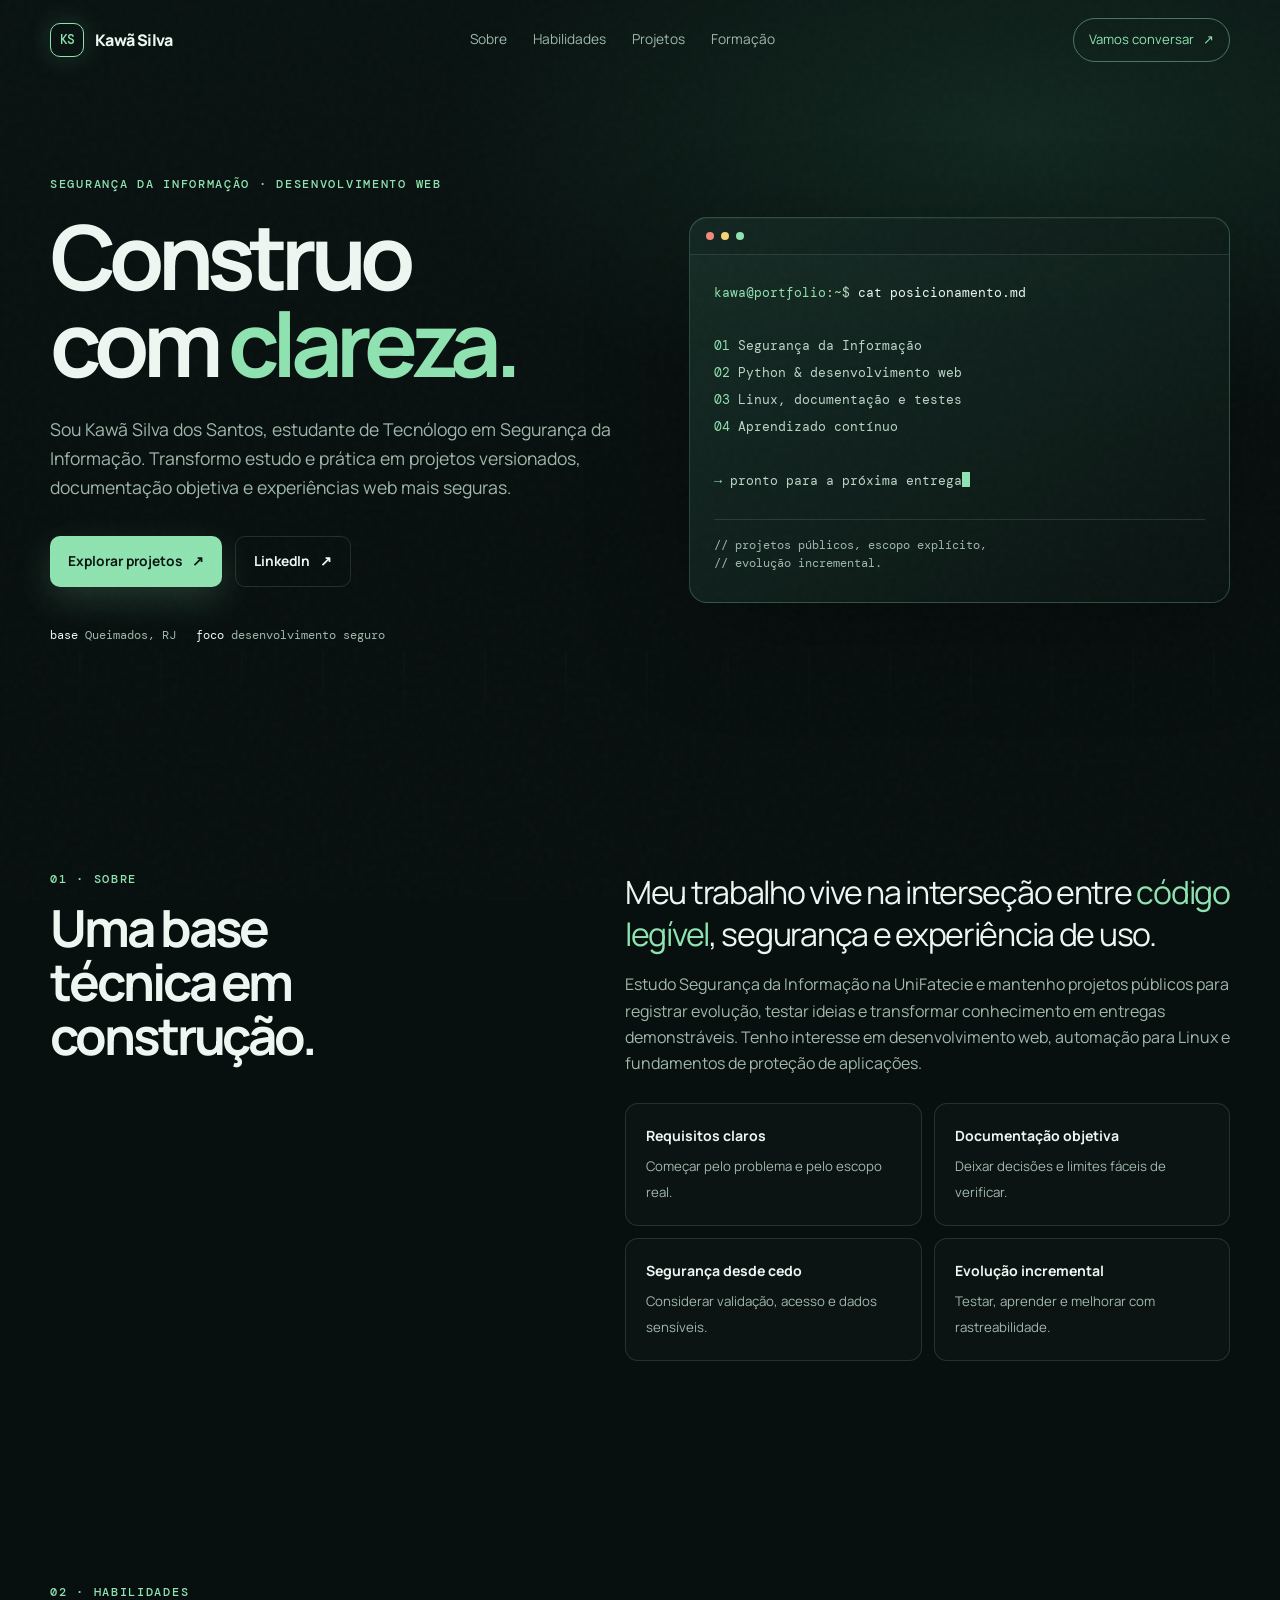
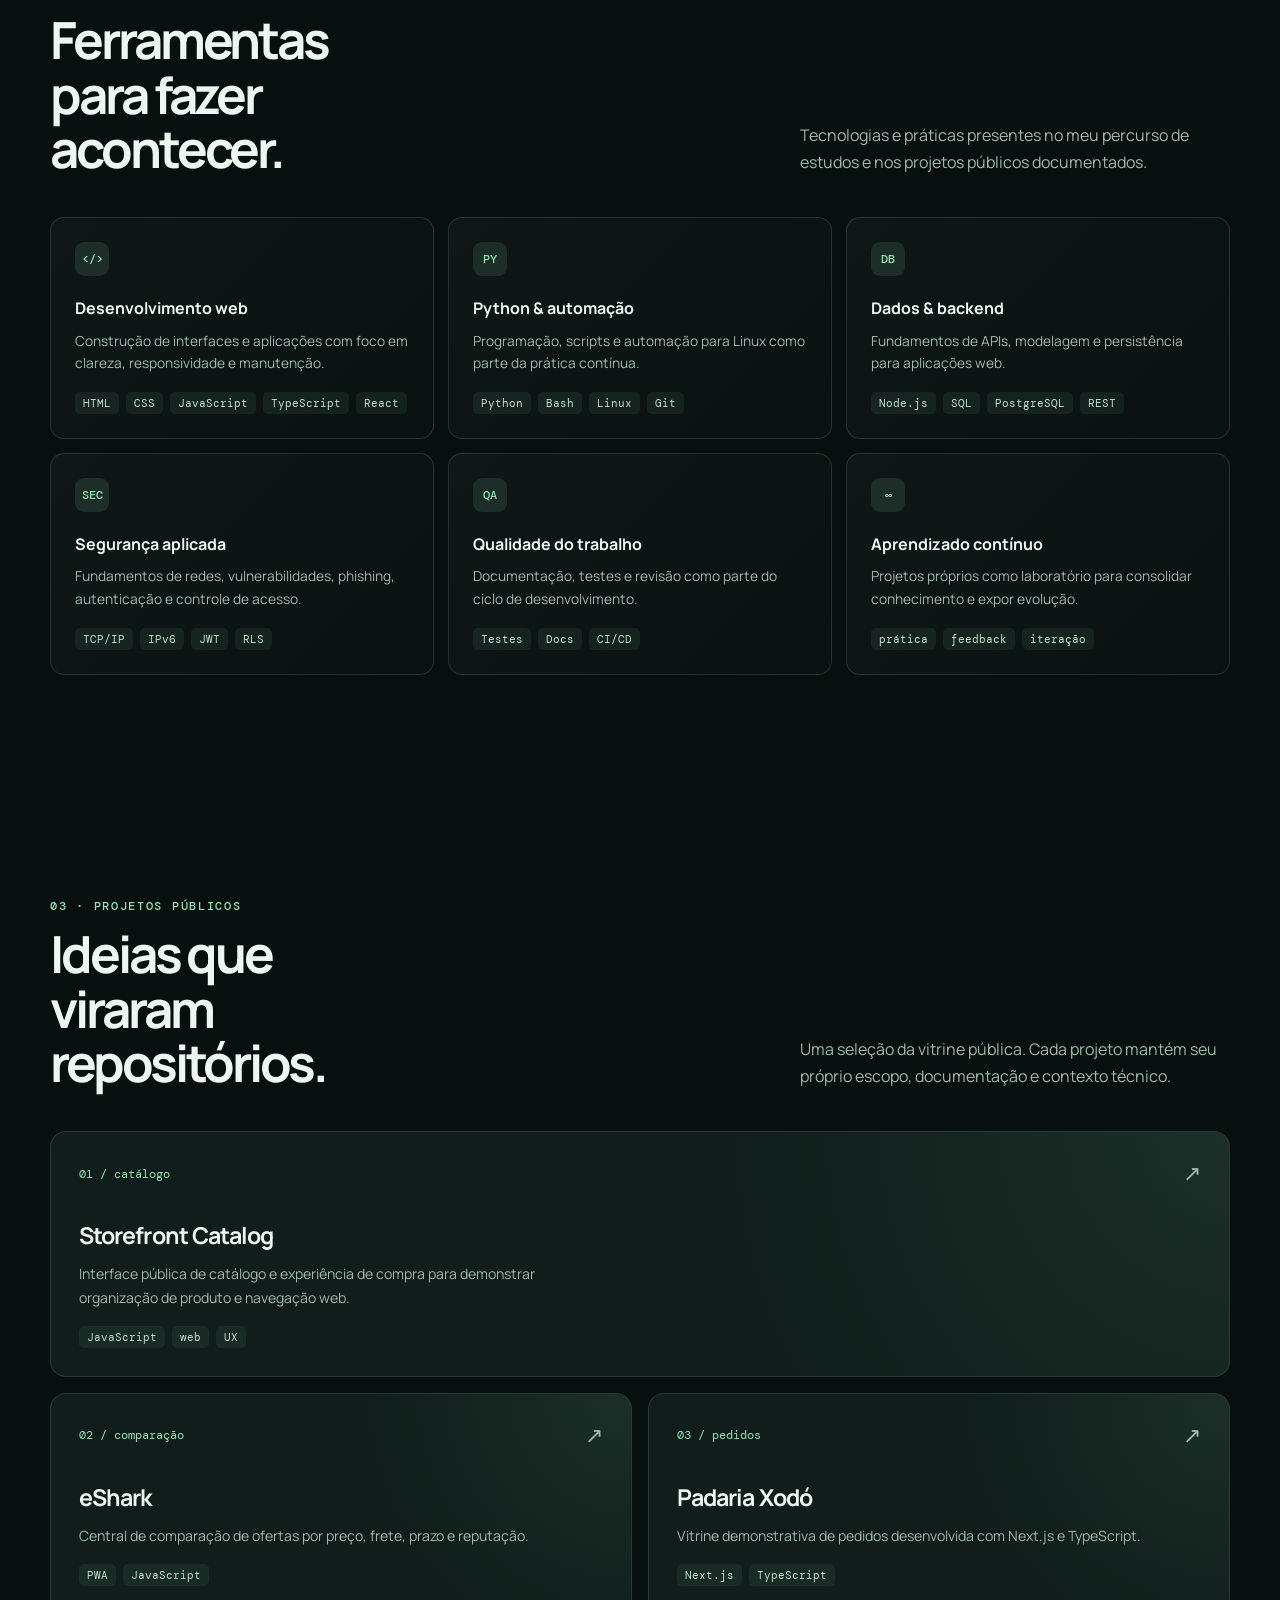
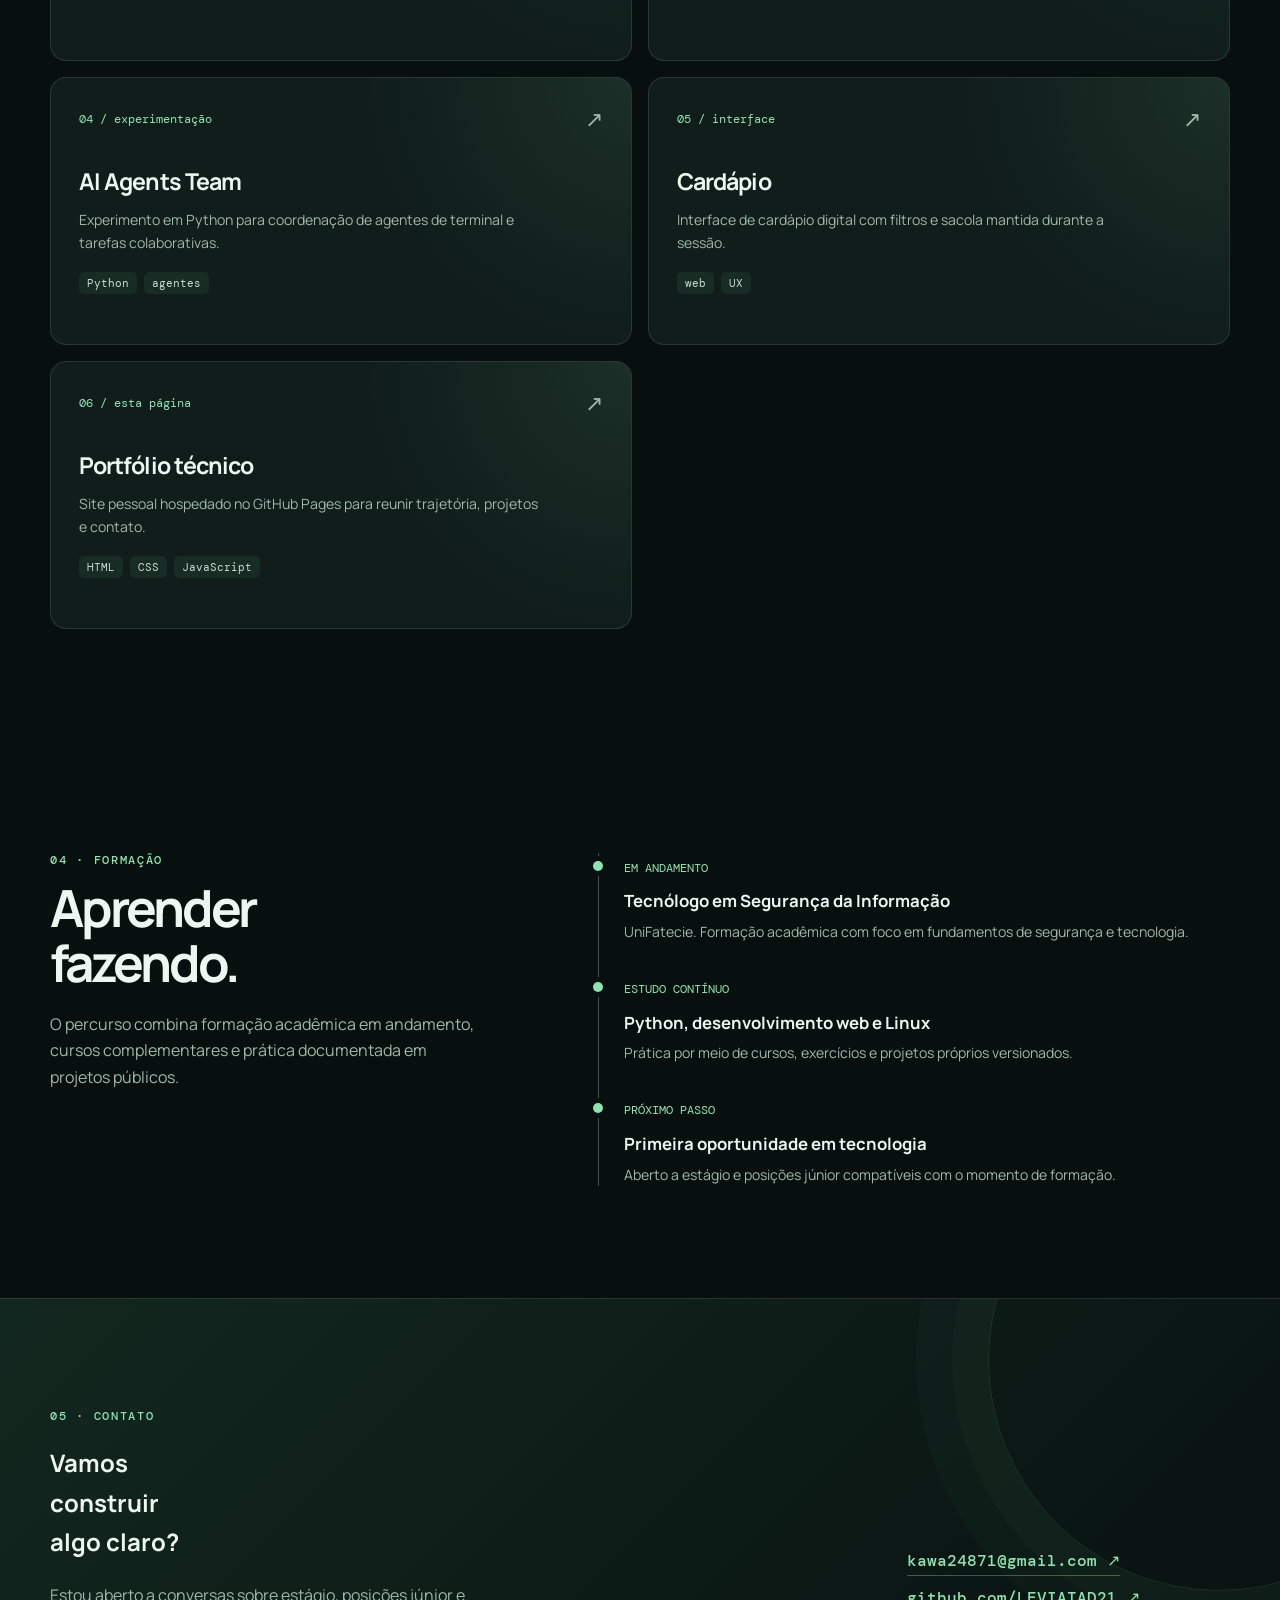
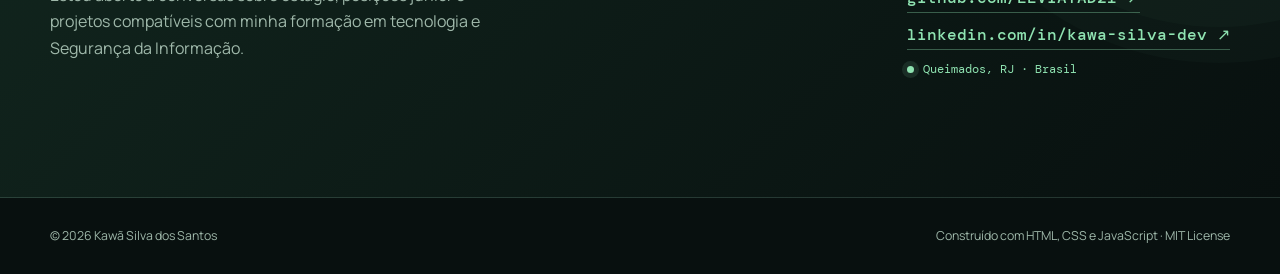
==== commit 0c6678d3: "fix: use verified public portfolio repository" ====
--- a/index.html
+++ b/index.html
@@ -31,7 +31,7 @@
     <section class="hero"><div class="wrap hero-grid"><div data-reveal><div class="eyebrow">Segurança da Informação · Desenvolvimento web</div><h1>Construo com <span>clareza.</span></h1><p class="hero-copy">Sou Kawã Silva dos Santos, estudante de Tecnólogo em Segurança da Informação. Transformo estudo e prática em projetos versionados, documentação objetiva e experiências web mais seguras.</p><div class="actions"><a class="btn btn-primary" href="#projetos">Explorar projetos <span>↗</span></a><a class="btn btn-ghost" href="https://www.linkedin.com/in/kawa-silva-dev/" target="_blank" rel="noreferrer">LinkedIn <span>↗</span></a></div><div class="hero-meta"><span><strong>base</strong> Queimados, RJ</span><span><strong>foco</strong> desenvolvimento seguro</span></div></div><div class="terminal" data-reveal><div class="terminal-bar"><i class="dot"></i><i class="dot"></i><i class="dot"></i></div><div class="terminal-body"><div><span class="prompt">kawa@portfolio</span>:<span class="prompt">~</span>$ <span class="cmd">cat posicionamento.md</span></div><br><div><span class="prompt">01</span>  Segurança da Informação</div><div><span class="prompt">02</span>  Python & desenvolvimento web</div><div><span class="prompt">03</span>  Linux, documentação e testes</div><div><span class="prompt">04</span>  Aprendizado contínuo</div><br><div><span class="prompt">→</span> pronto para a próxima entrega<span class="cursor"></span></div><div class="terminal-note">// projetos públicos, escopo explícito,<br>// evolução incremental.</div></div></div></div><div class="signal"></div></section>
     <section class="section" id="sobre"><div class="wrap about"><div data-reveal><div class="eyebrow">01 · Sobre</div><h2>Uma base técnica em construção.</h2></div><div data-reveal><p class="about-lead">Meu trabalho vive na interseção entre <em>código legível</em>, segurança e experiência de uso.</p><p>Estudo Segurança da Informação na UniFatecie e mantenho projetos públicos para registrar evolução, testar ideias e transformar conhecimento em entregas demonstráveis. Tenho interesse em desenvolvimento web, automação para Linux e fundamentos de proteção de aplicações.</p><div class="principles"><div class="principle"><b>Requisitos claros</b><span>Começar pelo problema e pelo escopo real.</span></div><div class="principle"><b>Documentação objetiva</b><span>Deixar decisões e limites fáceis de verificar.</span></div><div class="principle"><b>Segurança desde cedo</b><span>Considerar validação, acesso e dados sensíveis.</span></div><div class="principle"><b>Evolução incremental</b><span>Testar, aprender e melhorar com rastreabilidade.</span></div></div></div></div></section>
     <section class="section" id="habilidades"><div class="wrap"><div class="section-head" data-reveal><div><div class="eyebrow">02 · Habilidades</div><h2>Ferramentas para fazer acontecer.</h2></div><p class="section-intro">Tecnologias e práticas presentes no meu percurso de estudos e nos projetos públicos documentados.</p></div><div class="skills-grid" data-stagger-group><article class="skill-card" data-reveal><div class="skill-icon">&lt;/&gt;</div><h3>Desenvolvimento web</h3><p>Construção de interfaces e aplicações com foco em clareza, responsividade e manutenção.</p><div class="tags"><span class="tag">HTML</span><span class="tag">CSS</span><span class="tag">JavaScript</span><span class="tag">TypeScript</span><span class="tag">React</span></div></article><article class="skill-card" data-reveal><div class="skill-icon">PY</div><h3>Python & automação</h3><p>Programação, scripts e automação para Linux como parte da prática contínua.</p><div class="tags"><span class="tag">Python</span><span class="tag">Bash</span><span class="tag">Linux</span><span class="tag">Git</span></div></article><article class="skill-card" data-reveal><div class="skill-icon">DB</div><h3>Dados & backend</h3><p>Fundamentos de APIs, modelagem e persistência para aplicações web.</p><div class="tags"><span class="tag">Node.js</span><span class="tag">SQL</span><span class="tag">PostgreSQL</span><span class="tag">REST</span></div></article><article class="skill-card" data-reveal><div class="skill-icon">SEC</div><h3>Segurança aplicada</h3><p>Fundamentos de redes, vulnerabilidades, phishing, autenticação e controle de acesso.</p><div class="tags"><span class="tag">TCP/IP</span><span class="tag">IPv6</span><span class="tag">JWT</span><span class="tag">RLS</span></div></article><article class="skill-card" data-reveal><div class="skill-icon">QA</div><h3>Qualidade do trabalho</h3><p>Documentação, testes e revisão como parte do ciclo de desenvolvimento.</p><div class="tags"><span class="tag">Testes</span><span class="tag">Docs</span><span class="tag">CI/CD</span></div></article><article class="skill-card" data-reveal><div class="skill-icon">∞</div><h3>Aprendizado contínuo</h3><p>Projetos próprios como laboratório para consolidar conhecimento e expor evolução.</p><div class="tags"><span class="tag">prática</span><span class="tag">feedback</span><span class="tag">iteração</span></div></article></div></div></section>
-    <section class="section" id="projetos"><div class="wrap"><div class="section-head" data-reveal><div><div class="eyebrow">03 · Projetos públicos</div><h2>Ideias que viraram repositórios.</h2></div><p class="section-intro">Uma seleção da vitrine pública. Cada projeto mantém seu próprio escopo, documentação e contexto técnico.</p></div><div class="projects"><a class="project wide" data-reveal href="https://github.com/LEVIATAD21/FairMove" target="_blank" rel="noreferrer"><div class="project-top"><span>01 / mobilidade</span><span class="project-arrow">↗</span></div><h3>FairMove</h3><p>Plataforma de mobilidade com arquitetura modular, TypeScript, Node.js e PostgreSQL.</p><div class="tags"><span class="tag">TypeScript</span><span class="tag">Node.js</span><span class="tag">PostgreSQL</span></div></a><a class="project" data-reveal href="https://github.com/LEVIATAD21/eshark" target="_blank" rel="noreferrer"><div class="project-top"><span>02 / comparação</span><span class="project-arrow">↗</span></div><h3>eShark</h3><p>Central de comparação de ofertas por preço, frete, prazo e reputação.</p><div class="tags"><span class="tag">PWA</span><span class="tag">JavaScript</span></div></a><a class="project" data-reveal href="https://github.com/LEVIATAD21/Padaria-xod-" target="_blank" rel="noreferrer"><div class="project-top"><span>03 / pedidos</span><span class="project-arrow">↗</span></div><h3>Padaria Xodó</h3><p>Vitrine demonstrativa de pedidos desenvolvida com Next.js e TypeScript.</p><div class="tags"><span class="tag">Next.js</span><span class="tag">TypeScript</span></div></a><a class="project" data-reveal href="https://github.com/LEVIATAD21/ai-agents-team" target="_blank" rel="noreferrer"><div class="project-top"><span>04 / experimentação</span><span class="project-arrow">↗</span></div><h3>AI Agents Team</h3><p>Experimento em Python para coordenação de agentes de terminal e tarefas colaborativas.</p><div class="tags"><span class="tag">Python</span><span class="tag">agentes</span></div></a><a class="project" data-reveal href="https://github.com/LEVIATAD21/cardapio" target="_blank" rel="noreferrer"><div class="project-top"><span>05 / interface</span><span class="project-arrow">↗</span></div><h3>Cardápio</h3><p>Interface de cardápio digital com filtros e sacola mantida durante a sessão.</p><div class="tags"><span class="tag">web</span><span class="tag">UX</span></div></a><a class="project" data-reveal href="https://github.com/LEVIATAD21/LEVIATAD21.github.io" target="_blank" rel="noreferrer"><div class="project-top"><span>06 / esta página</span><span class="project-arrow">↗</span></div><h3>Portfólio técnico</h3><p>Site pessoal hospedado no GitHub Pages para reunir trajetória, projetos e contato.</p><div class="tags"><span class="tag">HTML</span><span class="tag">CSS</span><span class="tag">JavaScript</span></div></a></div></div></section>
+    <section class="section" id="projetos"><div class="wrap"><div class="section-head" data-reveal><div><div class="eyebrow">03 · Projetos públicos</div><h2>Ideias que viraram repositórios.</h2></div><p class="section-intro">Uma seleção da vitrine pública. Cada projeto mantém seu próprio escopo, documentação e contexto técnico.</p></div><div class="projects"><a class="project wide" data-reveal href="https://github.com/LEVIATAD21/storefront-catalog-demo" target="_blank" rel="noreferrer"><div class="project-top"><span>01 / catálogo</span><span class="project-arrow">↗</span></div><h3>Storefront Catalog</h3><p>Interface pública de catálogo e experiência de compra para demonstrar organização de produto e navegação web.</p><div class="tags"><span class="tag">JavaScript</span><span class="tag">web</span><span class="tag">UX</span></div></a><a class="project" data-reveal href="https://github.com/LEVIATAD21/eshark" target="_blank" rel="noreferrer"><div class="project-top"><span>02 / comparação</span><span class="project-arrow">↗</span></div><h3>eShark</h3><p>Central de comparação de ofertas por preço, frete, prazo e reputação.</p><div class="tags"><span class="tag">PWA</span><span class="tag">JavaScript</span></div></a><a class="project" data-reveal href="https://github.com/LEVIATAD21/Padaria-xod-" target="_blank" rel="noreferrer"><div class="project-top"><span>03 / pedidos</span><span class="project-arrow">↗</span></div><h3>Padaria Xodó</h3><p>Vitrine demonstrativa de pedidos desenvolvida com Next.js e TypeScript.</p><div class="tags"><span class="tag">Next.js</span><span class="tag">TypeScript</span></div></a><a class="project" data-reveal href="https://github.com/LEVIATAD21/ai-agents-team" target="_blank" rel="noreferrer"><div class="project-top"><span>04 / experimentação</span><span class="project-arrow">↗</span></div><h3>AI Agents Team</h3><p>Experimento em Python para coordenação de agentes de terminal e tarefas colaborativas.</p><div class="tags"><span class="tag">Python</span><span class="tag">agentes</span></div></a><a class="project" data-reveal href="https://github.com/LEVIATAD21/cardapio" target="_blank" rel="noreferrer"><div class="project-top"><span>05 / interface</span><span class="project-arrow">↗</span></div><h3>Cardápio</h3><p>Interface de cardápio digital com filtros e sacola mantida durante a sessão.</p><div class="tags"><span class="tag">web</span><span class="tag">UX</span></div></a><a class="project" data-reveal href="https://github.com/LEVIATAD21/LEVIATAD21.github.io" target="_blank" rel="noreferrer"><div class="project-top"><span>06 / esta página</span><span class="project-arrow">↗</span></div><h3>Portfólio técnico</h3><p>Site pessoal hospedado no GitHub Pages para reunir trajetória, projetos e contato.</p><div class="tags"><span class="tag">HTML</span><span class="tag">CSS</span><span class="tag">JavaScript</span></div></a></div></div></section>
     <section class="section" id="formacao"><div class="wrap formation"><div data-reveal><div class="eyebrow">04 · Formação</div><h2>Aprender fazendo.</h2><p class="section-intro" style="margin-top:22px">O percurso combina formação acadêmica em andamento, cursos complementares e prática documentada em projetos públicos.</p></div><div class="timeline" data-reveal><div class="timeline-item"><time>EM ANDAMENTO</time><h3>Tecnólogo em Segurança da Informação</h3><p>UniFatecie. Formação acadêmica com foco em fundamentos de segurança e tecnologia.</p></div><div class="timeline-item"><time>ESTUDO CONTÍNUO</time><h3>Python, desenvolvimento web e Linux</h3><p>Prática por meio de cursos, exercícios e projetos próprios versionados.</p></div><div class="timeline-item"><time>PRÓXIMO PASSO</time><h3>Primeira oportunidade em tecnologia</h3><p>Aberto a estágio e posições júnior compatíveis com o momento de formação.</p></div></div></div></section>
     <section class="contact" id="contato"><div class="wrap contact-grid"><div data-reveal><div class="eyebrow">05 · Contato</div><h2>Vamos construir algo claro?</h2><p>Estou aberto a conversas sobre estágio, posições júnior e projetos compatíveis com minha formação em tecnologia e Segurança da Informação.</p></div><div class="contact-links" data-reveal><a class="contact-link" href="mailto:kawa24871@gmail.com">kawa24871@gmail.com ↗</a><a class="contact-link" href="https://github.com/LEVIATAD21" target="_blank" rel="noreferrer">github.com/LEVIATAD21 ↗</a><a class="contact-link" href="https://www.linkedin.com/in/kawa-silva-dev/" target="_blank" rel="noreferrer">linkedin.com/in/kawa-silva-dev ↗</a><span class="availability"><i></i> Queimados, RJ · Brasil</span></div></div></section>
   </main>
